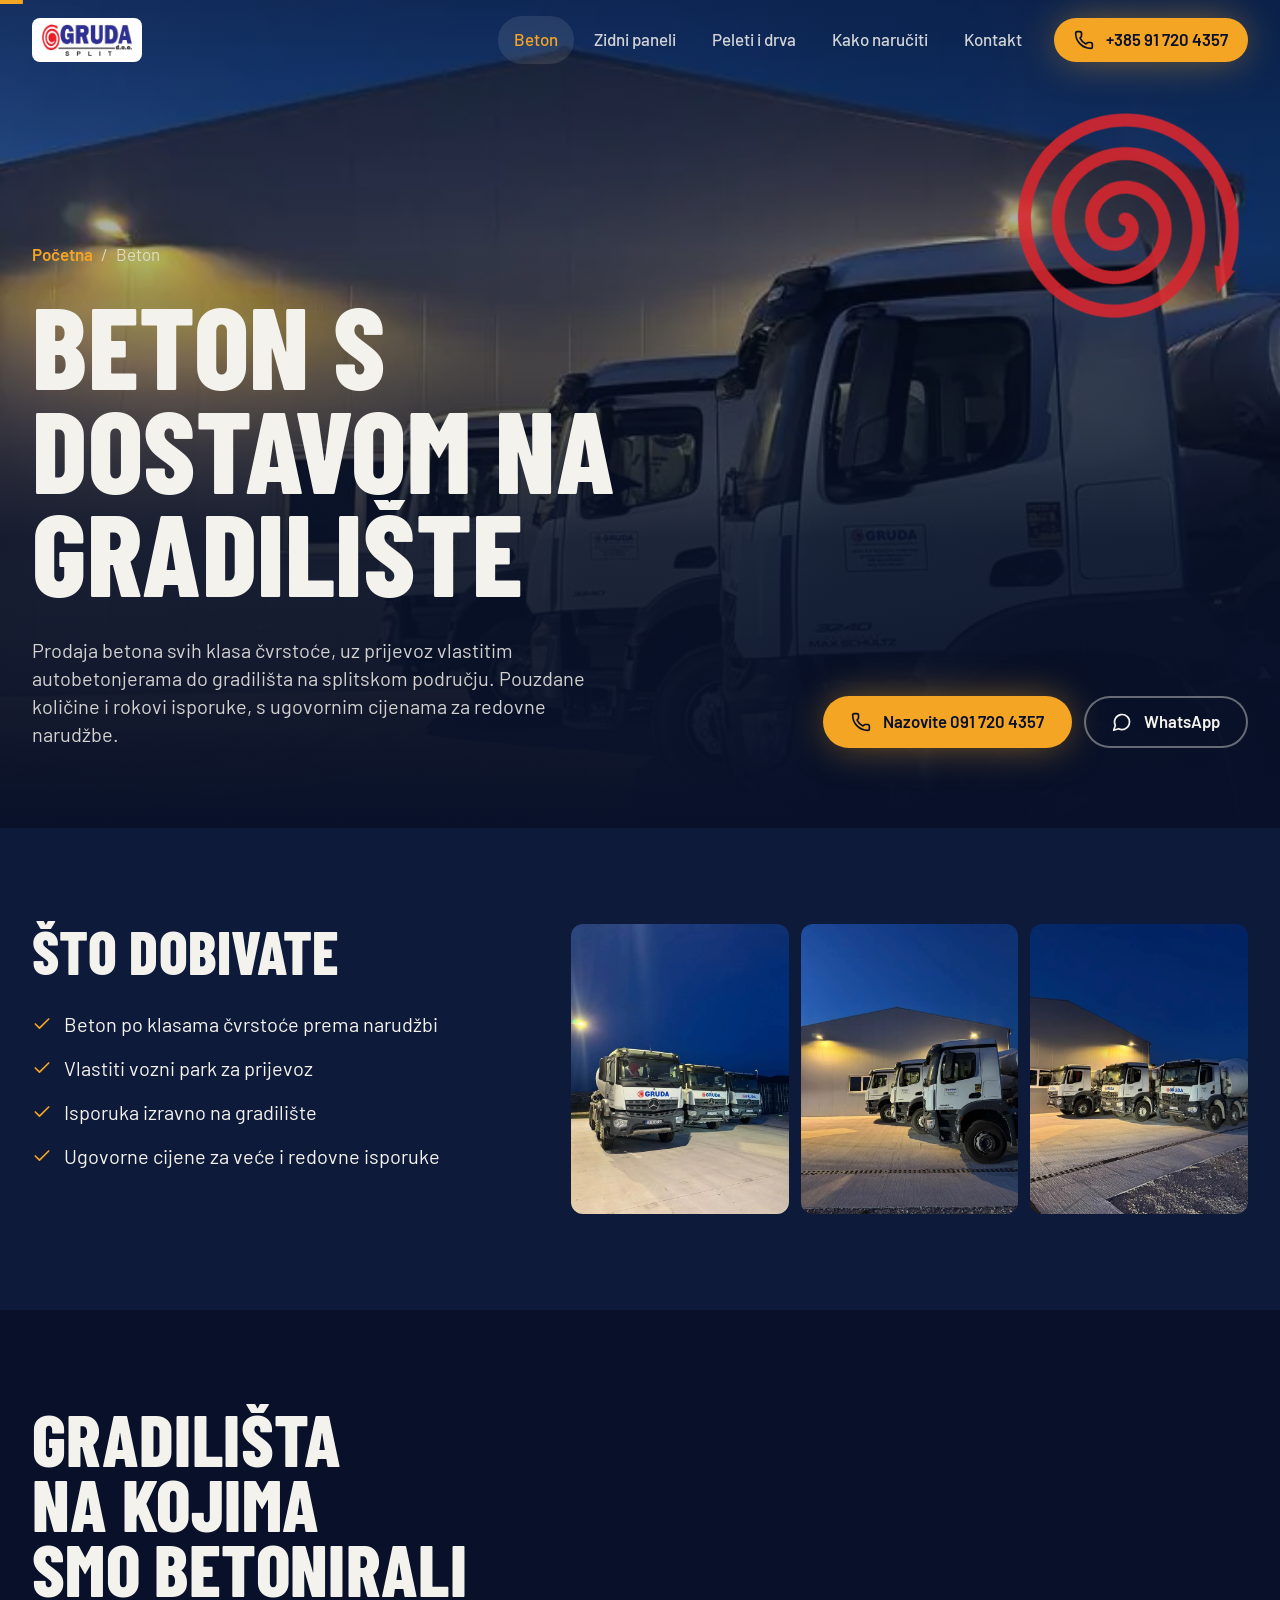
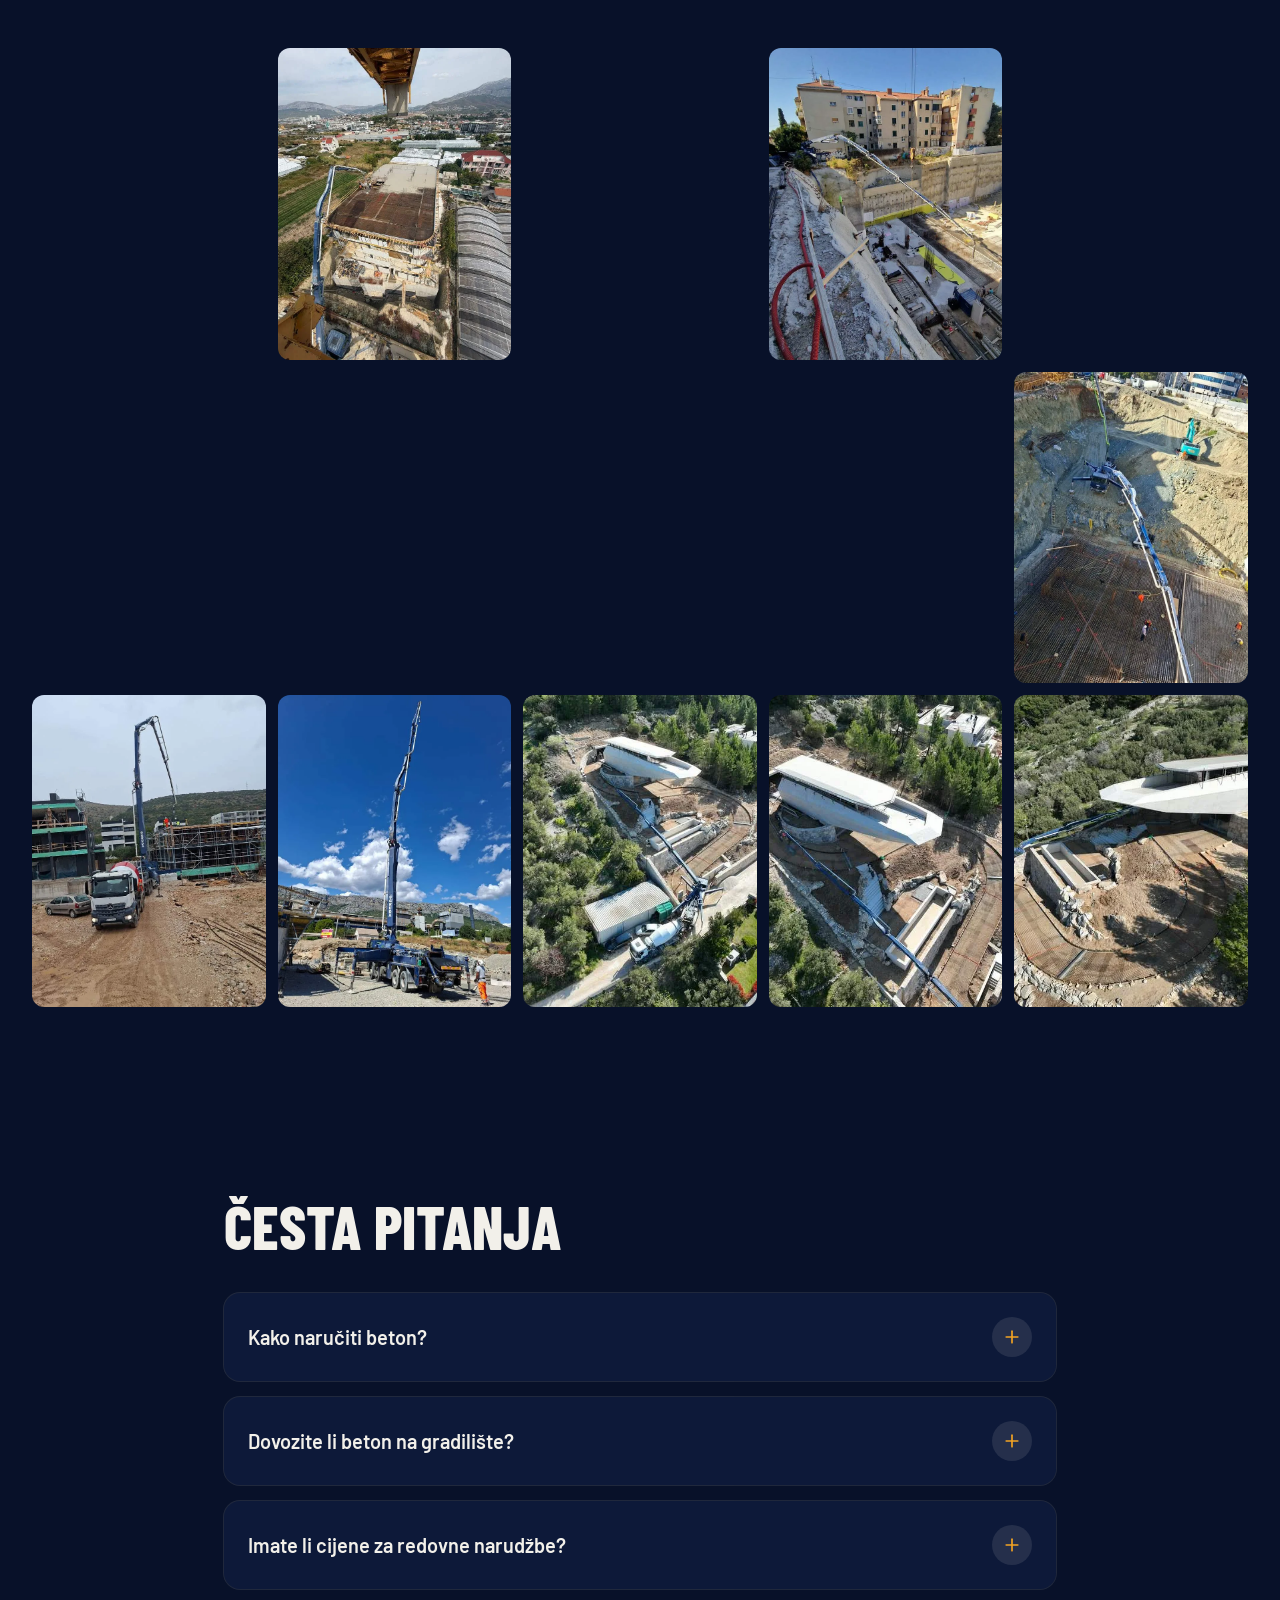
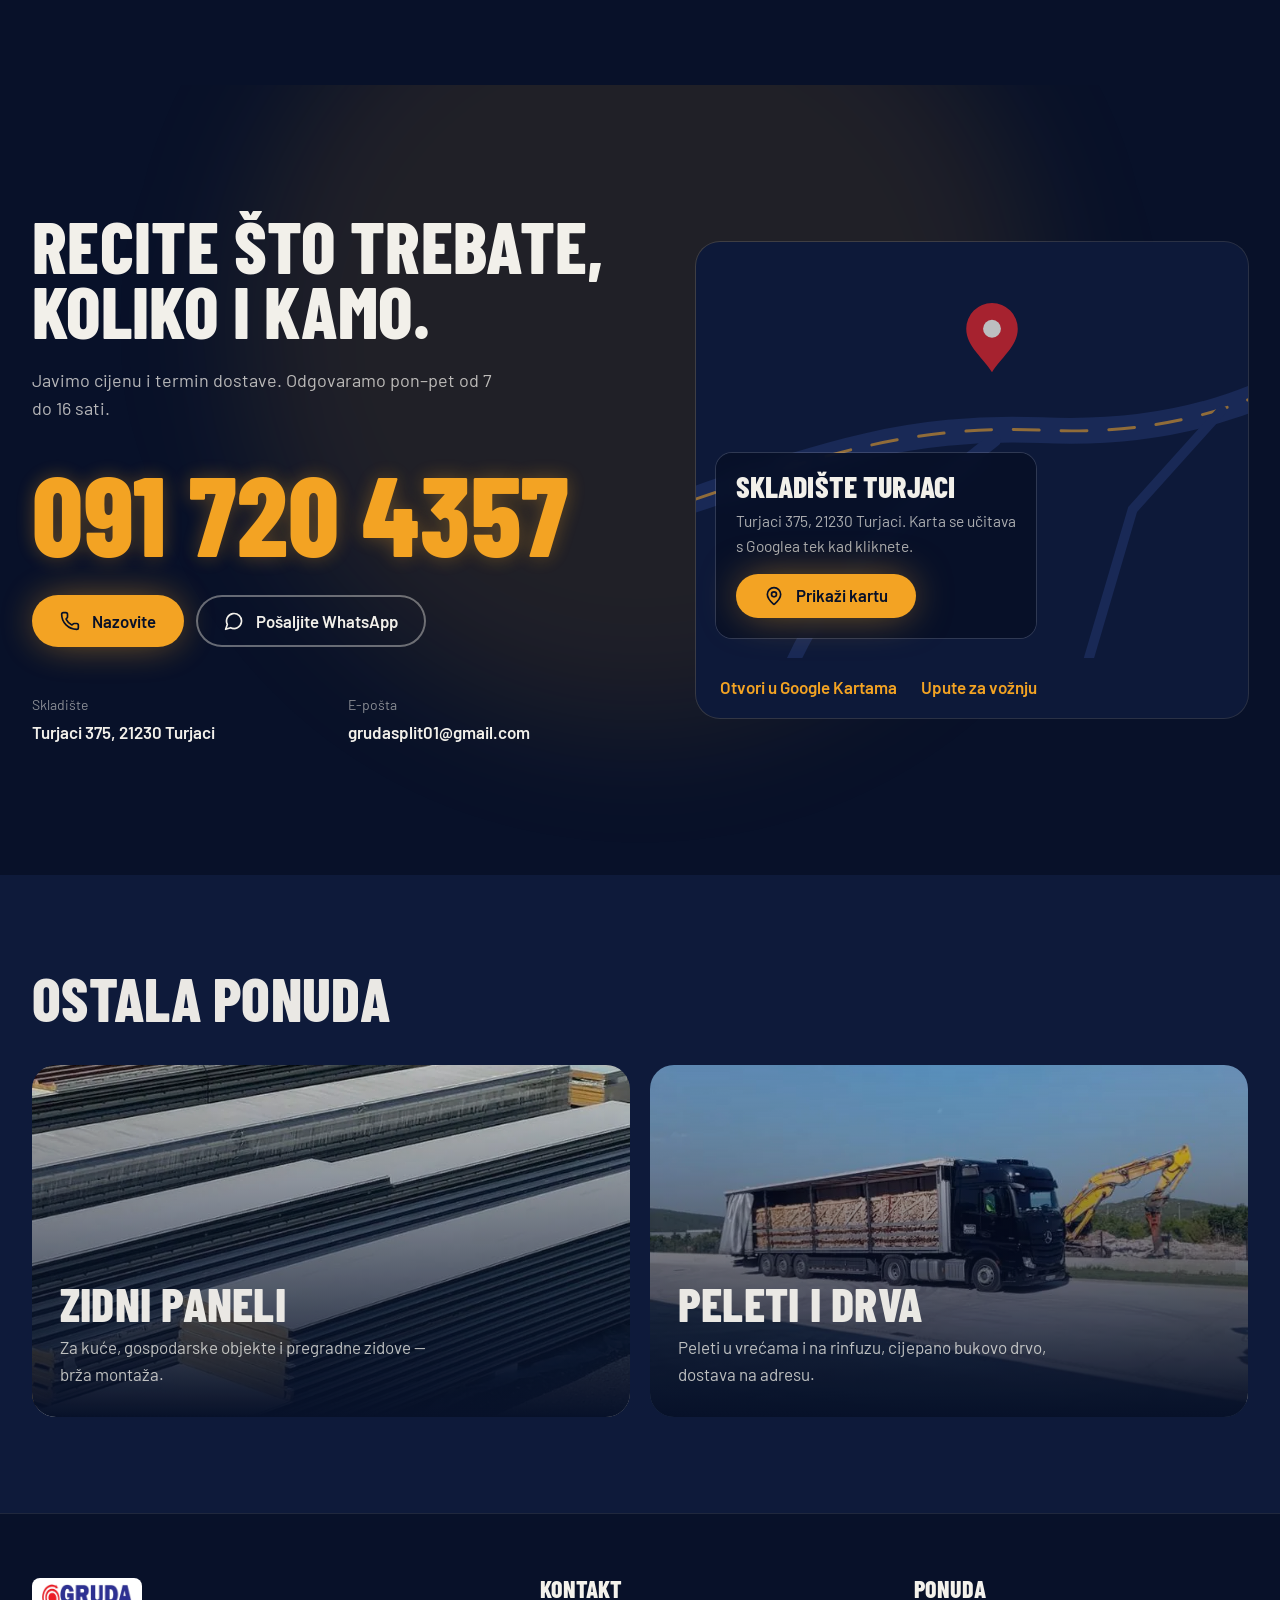
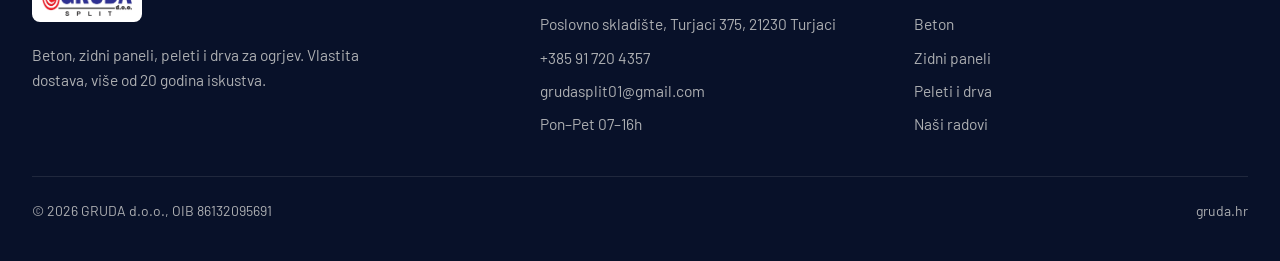
==== beton/index.html @ 554a483a "gruda.hr v4 "Noćna smjena": početna, beton, zidni paneli, peleti i drva Statična stranica generirana" ====
<!DOCTYPE html>
<html lang="hr">
<head>
<meta charset="utf-8">
<meta name="viewport" content="width=device-width, initial-scale=1, viewport-fit=cover">
<title>Beton Split — prodaja i prijevoz autobetonjerama | GRUDA d.o.o.</title>
<meta name="description" content="Prodaja betona svih klasa čvrstoće s prijevozom vlastitim autobetonjerama do gradilišta na splitskom području. Ugovorne cijene za redovne narudžbe.">
<link rel="canonical" href="https://gruda.hr/beton/">
<meta name="theme-color" content="#0e1a3a">
<link rel="icon" href="/favicon.ico" sizes="32x32">
<link rel="icon" type="image/png" sizes="48x48" href="/favicon.png">
<link rel="apple-touch-icon" href="/apple-touch-icon.png">
<meta property="og:type" content="website">
<meta property="og:site_name" content="GRUDA d.o.o.">
<meta property="og:locale" content="hr_HR">
<meta property="og:url" content="https://gruda.hr/beton/">
<meta property="og:title" content="Beton Split — prodaja i prijevoz autobetonjerama | GRUDA d.o.o.">
<meta property="og:description" content="Prodaja betona svih klasa čvrstoće s prijevozom vlastitim autobetonjerama do gradilišta na splitskom području. Ugovorne cijene za redovne narudžbe.">
<meta property="og:image" content="https://gruda.hr/og-image.jpg">
<meta name="twitter:card" content="summary_large_image">
<link rel="preload" href="/fonts/barlow-condensed-800-latin.woff2" as="font" type="font/woff2" crossorigin>
<link rel="stylesheet" href="/css/app.css?v=c1793b54">
<script>if(!matchMedia('(prefers-reduced-motion: reduce)').matches){document.documentElement.classList.add('anim');setTimeout(function(){if(!window.gsap)document.documentElement.classList.remove('anim')},4000)}</script>
<script src="/js/gsap.min.js" defer></script>
<script src="/js/ScrollTrigger.min.js" defer></script>
<script type="application/ld+json">[{"@context": "https://schema.org", "@type": "LocalBusiness", "@id": "https://gruda.hr/#tvrtka", "name": "GRUDA d.o.o.", "url": "https://gruda.hr/", "image": "https://gruda.hr/og-image.jpg", "logo": "https://gruda.hr/img/logo.png", "description": "Prodaja i prijevoz betona, zidni paneli te peleti i drva za ogrjev, s vlastitom dostavom na splitskom području.", "telephone": "+385917204357", "email": "grudasplit01@gmail.com", "taxID": "86132095691", "address": {"@type": "PostalAddress", "streetAddress": "Turjaci 375", "addressLocality": "Turjaci", "postalCode": "21230", "addressCountry": "HR"}, "hasMap": "https://www.google.com/maps/place/GRUDA+d.o.o.+Poslovno+skladi%C5%A1te,+375,+21230,+Turjaci,+Hrvatska/data=!4m2!3m1!1s0x134aaf006aa585e5:0x57cebcf8c4d6bbeb!18m1!1e1", "areaServed": "Split i okolica", "numberOfEmployees": {"@type": "QuantitativeValue", "minValue": 20}, "openingHoursSpecification": {"@type": "OpeningHoursSpecification", "dayOfWeek": ["Monday", "Tuesday", "Wednesday", "Thursday", "Friday"], "opens": "07:00", "closes": "16:00"}}, {"@context": "https://schema.org", "@type": "Service", "name": "Beton s dostavom na gradilište", "description": "Prodaja betona svih klasa čvrstoće s prijevozom vlastitim autobetonjerama do gradilišta na splitskom području. Ugovorne cijene za redovne narudžbe.", "provider": {"@id": "https://gruda.hr/#tvrtka"}, "areaServed": "Split i okolica", "url": "https://gruda.hr/beton/"}, {"@context": "https://schema.org", "@type": "FAQPage", "mainEntity": [{"@type": "Question", "name": "Kako naručiti beton?", "acceptedAnswer": {"@type": "Answer", "text": "Nazovite ili pošaljite poruku na WhatsApp: recite klasu betona, približnu količinu, adresu gradilišta i željeni termin. Dogovorimo dostavu i javimo vam cijenu."}}, {"@type": "Question", "name": "Dovozite li beton na gradilište?", "acceptedAnswer": {"@type": "Answer", "text": "Da, vlastitim autobetonjerama izravno na gradilište na splitskom području."}}, {"@type": "Question", "name": "Imate li cijene za redovne narudžbe?", "acceptedAnswer": {"@type": "Answer", "text": "Da, za veće i redovne isporuke dogovaramo ugovorne cijene."}}]}, {"@context": "https://schema.org", "@type": "BreadcrumbList", "itemListElement": [{"@type": "ListItem", "position": 1, "name": "Početna", "item": "https://gruda.hr/"}, {"@type": "ListItem", "position": 2, "name": "Beton", "item": "https://gruda.hr/beton/"}]}]</script>
</head>
<body>
<a href="#sadrzaj" class="sr-only z-[100] bg-reflektor px-4 py-2 text-noc-duboka focus:not-sr-only focus:fixed focus:start-3 focus:top-3">Preskoči na sadržaj</a>
<div id="napredak" class="fixed inset-x-0 top-0 z-[60] h-1 origin-left scale-x-0 bg-reflektor" aria-hidden="true"></div>
<header id="top" data-scrolled="0" class="fixed inset-x-0 top-0 z-50 transition-[background-color,box-shadow,backdrop-filter] duration-500 data-[scrolled=1]:bg-noc-duboka/85 data-[scrolled=1]:shadow-[0_10px_40px_-10px_rgb(0_0_0/.6)] data-[scrolled=1]:backdrop-blur-xl ">
<div class="mx-auto w-full max-w-[86rem] px-5 sm:px-8 flex h-20 items-center gap-4">
<a href="/" class="me-auto flex items-center rounded-lg bg-white px-2.5 py-1.5" aria-label="GRUDA d.o.o. — početna"><img src="/img/logo.png" alt="GRUDA d.o.o. Split" width="420" height="150" class="h-8 w-auto"></a>
<nav id="nav" aria-label="Glavni izbornik" class="absolute inset-x-0 top-full hidden flex-col gap-1 bg-noc-duboka/95 p-4 backdrop-blur-xl lg:static lg:flex lg:flex-row lg:bg-transparent lg:p-0 lg:backdrop-blur-none"><a href="/beton/" class="rounded-full px-4 py-2.5 font-medium transition hover:bg-kamion/10 bg-kamion/10 text-reflektor" aria-current=page>Beton</a><a href="/zidni-paneli/" class="rounded-full px-4 py-2.5 font-medium transition hover:bg-kamion/10 text-kamion/85">Zidni paneli</a><a href="/peleti-i-drva/" class="rounded-full px-4 py-2.5 font-medium transition hover:bg-kamion/10 text-kamion/85">Peleti i drva</a><a href="/#ruta" class="rounded-full px-4 py-2.5 font-medium transition hover:bg-kamion/10 text-kamion/85">Kako naručiti</a><a href="/#kontakt" class="rounded-full px-4 py-2.5 font-medium transition hover:bg-kamion/10 text-kamion/85">Kontakt</a></nav>
<a href="tel:+385917204357" class="gumb gumb-svjetlo hidden min-h-11 px-5 lg:inline-flex"><svg class="size-5 shrink-0" viewBox="0 0 24 24" fill="none" stroke="currentColor" stroke-width="2" stroke-linecap="round" stroke-linejoin="round" aria-hidden="true" focusable="false"><path d="M13.832 16.568a1 1 0 0 0 1.213-.303l.355-.465A2 2 0 0 1 17 15h3a2 2 0 0 1 2 2v3a2 2 0 0 1-2 2A18 18 0 0 1 2 4a2 2 0 0 1 2-2h3a2 2 0 0 1 2 2v3a2 2 0 0 1-.8 1.6l-.468.351a1 1 0 0 0-.292 1.233 14 14 0 0 0 6.392 6.384"/></svg>+385 91 720 4357</a>
<button id="navbtn" type="button" aria-label="Izbornik" aria-controls="nav" aria-expanded="false" class="grid size-12 place-items-center rounded-full bg-noc-duboka/60 ring-1 ring-kamion/30 backdrop-blur lg:hidden"><svg class="size-6" viewBox="0 0 24 24" fill="none" stroke="currentColor" stroke-width="2" stroke-linecap="round" stroke-linejoin="round" aria-hidden="true" focusable="false"><line x1="4" x2="20" y1="7" y2="7"/><line x1="4" x2="20" y1="12" y2="12"/><line x1="4" x2="20" y1="17" y2="17"/></svg></button>
</div></header>
<main id="sadrzaj">
<section data-hero class="relative isolate flex min-h-[92svh] items-end overflow-hidden">
<div class="absolute inset-0 -z-20 overflow-hidden" data-reflektor><picture><source type="image/webp" srcset="/img/beton-2.webp"><img src="/img/beton-2.jpg" alt="Beton s dostavom na gradilište" width="720" height="960" class="size-full object-cover" fetchpriority="high" data-hero-zum></picture></div>
<div class="absolute inset-0 -z-10 bg-[linear-gradient(to_top,#081129_0%,rgb(8_17_41/.88)_35%,rgb(8_17_41/.3)_70%,rgb(8_17_41/.6)_100%)]"></div>
<div class="mx-auto w-full max-w-[86rem] px-5 sm:px-8 pt-36 pb-16 sm:pb-20">
<nav aria-label="Putanja" data-hero-dolje class="text-kamion/70"><a href="/" class="font-semibold text-reflektor hover:underline">Početna</a><span class="mx-2">/</span>Beton</nav>
<h1 class="mt-6 max-w-[14ch] text-[clamp(3.4rem,9vw,8rem)]"><span class="rijec"><span data-rijec>Beton</span></span> <span class="rijec"><span data-rijec>s</span></span> <span class="rijec"><span data-rijec>dostavom</span></span> <span class="rijec"><span data-rijec>na</span></span> <span class="rijec"><span data-rijec>gradilište</span></span></h1>
<div class="mt-8 grid gap-8 lg:grid-cols-[1.2fr_1fr] lg:items-end">
<p data-hero-dolje class="max-w-[52ch] text-xl text-kamion/85">Prodaja betona svih klasa čvrstoće, uz prijevoz vlastitim autobetonjerama do gradilišta na splitskom području. Pouzdane količine i rokovi isporuke, s ugovornim cijenama za redovne narudžbe.</p>
<div data-hero-dolje class="flex flex-wrap gap-3 lg:justify-end"><a class="gumb gumb-svjetlo" href="tel:+385917204357"><svg class="size-5 shrink-0" viewBox="0 0 24 24" fill="none" stroke="currentColor" stroke-width="2" stroke-linecap="round" stroke-linejoin="round" aria-hidden="true" focusable="false"><path d="M13.832 16.568a1 1 0 0 0 1.213-.303l.355-.465A2 2 0 0 1 17 15h3a2 2 0 0 1 2 2v3a2 2 0 0 1-2 2A18 18 0 0 1 2 4a2 2 0 0 1 2-2h3a2 2 0 0 1 2 2v3a2 2 0 0 1-.8 1.6l-.468.351a1 1 0 0 0-.292 1.233 14 14 0 0 0 6.392 6.384"/></svg>Nazovite 091 720 4357</a>
<a class="gumb gumb-obrub" href="https://wa.me/385917204357" target="_blank" rel="noopener"><svg class="size-5 shrink-0" viewBox="0 0 24 24" fill="none" stroke="currentColor" stroke-width="2" stroke-linecap="round" stroke-linejoin="round" aria-hidden="true" focusable="false"><path d="M7.9 20A9 9 0 1 0 4 16.1L2 22Z"/></svg>WhatsApp</a></div></div>
</div>
<div class="pointer-events-none absolute end-[-4rem] top-24 size-48 text-spirala opacity-90 sm:end-8 sm:size-64"><svg class="size-full" data-bubanj viewBox="-48 -48 296 296" aria-hidden="true" focusable="false"><path d="M108.0 100.0 L108.3 100.5 L108.6 101.0 L108.9 101.5 L109.2 102.1 L109.4 102.7 L109.5 103.3 L109.6 104.0 L109.7 104.7 L109.7 105.4 L109.7 106.1 L109.6 106.8 L109.5 107.6 L109.3 108.3 L109.1 109.1 L108.8 109.8 L108.5 110.6 L108.1 111.3 L107.6 112.0 L107.1 112.7 L106.5 113.4 L105.9 114.1 L105.2 114.7 L104.5 115.3 L103.7 115.9 L102.9 116.4 L102.0 116.9 L101.1 117.3 L100.1 117.7 L99.1 118.0 L98.1 118.3 L97.0 118.5 L95.9 118.6 L94.8 118.7 L93.6 118.7 L92.5 118.7 L91.3 118.5 L90.1 118.3 L88.9 118.0 L87.7 117.7 L86.5 117.2 L85.4 116.7 L84.2 116.1 L83.1 115.4 L82.0 114.7 L80.9 113.9 L79.9 113.0 L78.9 112.0 L77.9 110.9 L77.1 109.8 L76.2 108.7 L75.4 107.4 L74.7 106.1 L74.1 104.8 L73.5 103.3 L73.0 101.9 L72.6 100.4 L72.3 98.8 L72.1 97.3 L71.9 95.7 L71.9 94.0 L71.9 92.4 L72.0 90.7 L72.3 89.0 L72.6 87.3 L73.1 85.7 L73.6 84.0 L74.3 82.4 L75.0 80.8 L75.9 79.2 L76.8 77.6 L77.9 76.1 L79.0 74.6 L80.3 73.2 L81.6 71.9 L83.0 70.6 L84.5 69.4 L86.1 68.2 L87.8 67.2 L89.5 66.2 L91.4 65.4 L93.2 64.6 L95.2 63.9 L97.2 63.4 L99.2 62.9 L101.3 62.6 L103.4 62.4 L105.6 62.3 L107.7 62.3 L109.9 62.5 L112.1 62.8 L114.3 63.2 L116.5 63.7 L118.6 64.4 L120.8 65.2 L122.9 66.1 L124.9 67.1 L127.0 68.3 L128.9 69.6 L130.8 71.1 L132.7 72.6 L134.4 74.3 L136.1 76.0 L137.7 77.9 L139.1 79.9 L140.5 82.0 L141.8 84.1 L142.9 86.4 L144.0 88.7 L144.9 91.1 L145.6 93.6 L146.3 96.1 L146.8 98.7 L147.1 101.3 L147.3 104.0 L147.4 106.7 L147.3 109.4 L147.0 112.1 L146.6 114.8 L146.0 117.5 L145.3 120.2 L144.4 122.8 L143.3 125.4 L142.1 128.0 L140.8 130.5 L139.3 133.0 L137.6 135.3 L135.8 137.6 L133.9 139.8 L131.8 142.0 L129.6 144.0 L127.3 145.8 L124.9 147.6 L122.3 149.2 L119.7 150.7 L116.9 152.1 L114.1 153.3 L111.1 154.3 L108.1 155.2 L105.1 155.9 L102.0 156.4 L98.8 156.8 L95.6 157.0 L92.4 157.0 L89.2 156.8 L85.9 156.5 L82.7 155.9 L79.5 155.2 L76.3 154.3 L73.1 153.2 L70.0 151.9 L67.0 150.4 L64.0 148.8 L61.1 147.0 L58.3 145.0 L55.6 142.8 L53.1 140.5 L50.6 138.1 L48.3 135.4 L46.1 132.7 L44.0 129.8 L42.1 126.7 L40.4 123.6 L38.9 120.3 L37.5 117.0 L36.3 113.5 L35.3 110.0 L34.5 106.4 L33.9 102.8 L33.5 99.1 L33.3 95.3 L33.3 91.6 L33.6 87.8 L34.0 84.0 L34.7 80.3 L35.5 76.5 L36.6 72.8 L37.9 69.2 L39.5 65.6 L41.2 62.1 L43.1 58.7 L45.2 55.3 L47.6 52.1 L50.1 49.0 L52.8 46.0 L55.6 43.2 L58.7 40.5 L61.9 38.0 L65.2 35.7 L68.7 33.5 L72.4 31.6 L76.1 29.8 L80.0 28.3 L83.9 26.9 L88.0 25.8 L92.1 24.9 L96.3 24.2 L100.5 23.8 L104.8 23.6 L109.1 23.6 L113.4 23.9 L117.7 24.4 L122.0 25.2 L126.3 26.2 L130.5 27.5 L134.6 29.0 L138.7 30.7 L142.7 32.7 L146.6 34.9 L150.4 37.4 L154.0 40.0 L157.5 42.9 L160.9 45.9 L164.1 49.2 L167.1 52.7 L169.9 56.3 L172.6 60.1 L175.0 64.1 L177.2 68.2 L179.2 72.4 L180.9 76.8 L182.4 81.3 L183.7 85.8 L184.7 90.5 L185.4 95.2 L185.9 100.0 L186.1 104.8 L186.1 109.7 L185.7 114.5 L185.1 119.3 L184.2 124.2 L183.1 128.9 L181.7 133.7 L180.0 138.3 L178.0 142.9 L175.8 147.4 L173.3 151.7 L170.6 155.9 L167.6 160.0 L164.4 164.0 L161.0 167.7 L157.3 171.3 L153.4 174.6 L149.4 177.8 L145.1 180.7 L140.7 183.4 L136.1 185.9 L131.4 188.1 L126.5 190.1 L121.5 191.7 L116.4 193.1 L111.2 194.2 L106.0 195.1 L100.7 195.6 L95.3 195.8 L89.9 195.8 L84.5 195.4 L79.2 194.7 L73.8 193.8 L68.5 192.5 L63.3 190.9 L58.1 189.0 L53.0 186.8 L48.1 184.4 L43.3 181.6 L38.6 178.6 L34.1 175.3 L29.7 171.8 L25.6 168.0 L21.6 163.9 L17.9 159.7 L14.4 155.2 L11.1 150.5 L8.2 145.6 L5.4 140.5 L3.0 135.3 L0.8 129.9 L-1.0 124.4 L-2.6 118.8 L-3.8 113.1 L-4.7 107.3 L-5.3 101.5 L-5.6 95.6 L-5.5 89.7 L-5.1 83.7 L-4.4 77.8 L-3.3 71.9 L-1.9 66.1 L-0.2 60.3 L1.9 54.7 L4.3 49.1 L7.0 43.7 L10.0 38.4 L13.3 33.2 L16.9 28.3 L20.8 23.5 L24.9 18.9 L29.3 14.6 L34.0 10.5 L38.9 6.7 L44.1 3.1 L49.4 -0.2 L54.9 -3.2 L60.6 -5.8 L66.5 -8.2 L72.5 -10.2 L78.6 -11.9 L84.9 -13.3 L91.2 -14.3 L97.6 -15.0 L104.0 -15.3 L110.5 -15.2 L117.0 -14.8 L123.4 -14.0 L129.8 -12.9 L136.2 -11.3 L142.5 -9.5 L148.7 -7.2 L154.7 -4.7 L160.7 -1.8 L166.4 1.5 L172.0 5.1 L177.5 9.0 L182.6 13.2 L187.6 17.7 L192.3 22.5 L196.8 27.6 L201.0 32.9 L204.9 38.5 L208.4 44.3 L211.7 50.3 L214.6 56.5 L217.2 62.8 L219.4 69.3 L221.3 76.0 L222.8 82.7 L223.9 89.6 L224.6 96.5 L225.0 103.5 L224.9 110.5 L224.5 117.5 L223.7 124.5 L222.5 131.4 L220.8 138.3 L218.8 145.1 L216.4 151.8 L213.7 158.4 L210.5 164.9 L207.0 171.1 L203.2 177.2 L199.0 183.0 L194.4 188.7 L189.6 194.1 L184.4 199.2 L178.9 204.0 L173.2 208.5 L167.2 212.8 L161.0 216.6 L154.5 220.2 L147.8 223.4 L141.0 226.2" fill="none" stroke="currentColor" stroke-width="15" stroke-linecap="round"/><path d="M121.7 236.7 L142.9 211.3 L154.6 232.6Z" fill="currentColor"/></svg></div>
</section>

<section class="overflow-x-clip bg-noc py-24"><div class="mx-auto w-full max-w-[86rem] px-5 sm:px-8 grid gap-14 lg:grid-cols-[1fr_1.4fr]">
<div><h2 class="text-6xl" data-udji="lijevo">Što dobivate</h2><ul class="mt-8 grid gap-4 text-xl" data-udji><li class="flex items-center gap-3"><svg class="size-5 text-reflektor" viewBox="0 0 24 24" fill="none" stroke="currentColor" stroke-width="2" stroke-linecap="round" stroke-linejoin="round" aria-hidden="true" focusable="false"><path d="M20 6 9 17l-5-5"/></svg>Beton po klasama čvrstoće prema narudžbi</li><li class="flex items-center gap-3"><svg class="size-5 text-reflektor" viewBox="0 0 24 24" fill="none" stroke="currentColor" stroke-width="2" stroke-linecap="round" stroke-linejoin="round" aria-hidden="true" focusable="false"><path d="M20 6 9 17l-5-5"/></svg>Vlastiti vozni park za prijevoz</li><li class="flex items-center gap-3"><svg class="size-5 text-reflektor" viewBox="0 0 24 24" fill="none" stroke="currentColor" stroke-width="2" stroke-linecap="round" stroke-linejoin="round" aria-hidden="true" focusable="false"><path d="M20 6 9 17l-5-5"/></svg>Isporuka izravno na gradilište</li><li class="flex items-center gap-3"><svg class="size-5 text-reflektor" viewBox="0 0 24 24" fill="none" stroke="currentColor" stroke-width="2" stroke-linecap="round" stroke-linejoin="round" aria-hidden="true" focusable="false"><path d="M20 6 9 17l-5-5"/></svg>Ugovorne cijene za veće i redovne isporuke</li></ul></div>
<div><div class="grid gap-3 grid-cols-2 sm:grid-cols-3" data-galerija><button type="button" aria-label="Povećaj: GRUDA autobetonjera" class="group overflow-hidden rounded-xl" data-udji><picture><source type="image/webp" srcset="/img/beton-1.webp"><img src="/img/beton-1.jpg" alt="GRUDA autobetonjera" width="720" height="960" class="aspect-[3/4] w-full object-cover transition duration-700 group-hover:scale-110 group-hover:brightness-110" loading="lazy" decoding="async" ></picture></button><button type="button" aria-label="Povećaj: GRUDA vozni park" class="group overflow-hidden rounded-xl" data-udji><picture><source type="image/webp" srcset="/img/beton-2.webp"><img src="/img/beton-2.jpg" alt="GRUDA vozni park" width="720" height="960" class="aspect-[3/4] w-full object-cover transition duration-700 group-hover:scale-110 group-hover:brightness-110" loading="lazy" decoding="async" ></picture></button><button type="button" aria-label="Povećaj: GRUDA kamion mješalica" class="group overflow-hidden rounded-xl" data-udji><picture><source type="image/webp" srcset="/img/beton-3.webp"><img src="/img/beton-3.jpg" alt="GRUDA kamion mješalica" width="720" height="960" class="aspect-[3/4] w-full object-cover transition duration-700 group-hover:scale-110 group-hover:brightness-110" loading="lazy" decoding="async" ></picture></button></div></div>
</div></section>
<section id="radovi" class="overflow-x-clip bg-noc-duboka py-24"><div class="mx-auto w-full max-w-[86rem] px-5 sm:px-8">
<h2 class="mb-12 max-w-[14ch] text-6xl sm:text-7xl" data-udji="lijevo">Gradilišta na kojima smo betonirali</h2><div class="grid gap-3 grid-cols-2 sm:grid-cols-3 lg:grid-cols-5" data-galerija><button type="button" aria-label="Povećaj: Betoniranje krovne ploče, pogled iz zraka" class="group overflow-hidden rounded-xl" data-udji><picture><source type="image/webp" srcset="/img/radovi-01.webp"><img src="/img/radovi-01.jpg" alt="Betoniranje krovne ploče, pogled iz zraka" width="700" height="933" class="aspect-[3/4] w-full object-cover transition duration-700 group-hover:scale-110 group-hover:brightness-110" loading="lazy" decoding="async" ></picture></button><button type="button" aria-label="Povećaj: Pumpa za beton na gradilištu zgrade, pogled s krana" class="group overflow-hidden rounded-xl" data-udji><picture><source type="image/webp" srcset="/img/radovi-02.webp"><img src="/img/radovi-02.jpg" alt="Pumpa za beton na gradilištu zgrade, pogled s krana" width="700" height="933" class="aspect-[3/4] w-full object-cover transition duration-700 group-hover:scale-110 group-hover:brightness-110" loading="lazy" decoding="async" ></picture></button><button type="button" aria-label="Povećaj: Betoniranje u građevinskoj jami u gradu" class="group overflow-hidden rounded-xl" data-udji><picture><source type="image/webp" srcset="/img/radovi-03.webp"><img src="/img/radovi-03.jpg" alt="Betoniranje u građevinskoj jami u gradu" width="700" height="1244" class="aspect-[3/4] w-full object-cover transition duration-700 group-hover:scale-110 group-hover:brightness-110" loading="lazy" decoding="async" ></picture></button><button type="button" aria-label="Povećaj: Betoniranje temelja uz potporni zid građevinske jame" class="group overflow-hidden rounded-xl" data-udji><picture><source type="image/webp" srcset="/img/radovi-04.webp"><img src="/img/radovi-04.jpg" alt="Betoniranje temelja uz potporni zid građevinske jame" width="700" height="1243" class="aspect-[3/4] w-full object-cover transition duration-700 group-hover:scale-110 group-hover:brightness-110" loading="lazy" decoding="async" ></picture></button><button type="button" aria-label="Povećaj: Pumpa spušta beton u duboku građevinsku jamu" class="group overflow-hidden rounded-xl" data-udji><picture><source type="image/webp" srcset="/img/radovi-05.webp"><img src="/img/radovi-05.jpg" alt="Pumpa spušta beton u duboku građevinsku jamu" width="700" height="1243" class="aspect-[3/4] w-full object-cover transition duration-700 group-hover:scale-110 group-hover:brightness-110" loading="lazy" decoding="async" ></picture></button><button type="button" aria-label="Povećaj: Dvije pumpe za beton pri betoniranju ploče uz more" class="group overflow-hidden rounded-xl" data-udji><picture><source type="image/webp" srcset="/img/radovi-06.webp"><img src="/img/radovi-06.jpg" alt="Dvije pumpe za beton pri betoniranju ploče uz more" width="700" height="933" class="aspect-[3/4] w-full object-cover transition duration-700 group-hover:scale-110 group-hover:brightness-110" loading="lazy" decoding="async" ></picture></button><button type="button" aria-label="Povećaj: Autopumpa za beton s razvučenom granom uz toranjski kran" class="group overflow-hidden rounded-xl" data-udji><picture><source type="image/webp" srcset="/img/radovi-07.webp"><img src="/img/radovi-07.jpg" alt="Autopumpa za beton s razvučenom granom uz toranjski kran" width="700" height="1244" class="aspect-[3/4] w-full object-cover transition duration-700 group-hover:scale-110 group-hover:brightness-110" loading="lazy" decoding="async" ></picture></button><button type="button" aria-label="Povećaj: Autopumpa za beton na dnu građevinske jame" class="group overflow-hidden rounded-xl" data-udji><picture><source type="image/webp" srcset="/img/radovi-08.webp"><img src="/img/radovi-08.jpg" alt="Autopumpa za beton na dnu građevinske jame" width="700" height="1515" class="aspect-[3/4] w-full object-cover transition duration-700 group-hover:scale-110 group-hover:brightness-110" loading="lazy" decoding="async" ></picture></button><button type="button" aria-label="Povećaj: Radnici ravnaju svježe izliveni beton" class="group overflow-hidden rounded-xl" data-udji><picture><source type="image/webp" srcset="/img/radovi-09.webp"><img src="/img/radovi-09.jpg" alt="Radnici ravnaju svježe izliveni beton" width="700" height="1244" class="aspect-[3/4] w-full object-cover transition duration-700 group-hover:scale-110 group-hover:brightness-110" loading="lazy" decoding="async" ></picture></button><button type="button" aria-label="Povećaj: Betoniranje temeljne ploče preko armature, pogled odozgo" class="group overflow-hidden rounded-xl" data-udji><picture><source type="image/webp" srcset="/img/radovi-10.webp"><img src="/img/radovi-10.jpg" alt="Betoniranje temeljne ploče preko armature, pogled odozgo" width="700" height="1244" class="aspect-[3/4] w-full object-cover transition duration-700 group-hover:scale-110 group-hover:brightness-110" loading="lazy" decoding="async" ></picture></button><button type="button" aria-label="Povećaj: Autobetonjera i pumpa za beton na gradilištu zgrade" class="group overflow-hidden rounded-xl" data-udji><picture><source type="image/webp" srcset="/img/radovi-11.webp"><img src="/img/radovi-11.jpg" alt="Autobetonjera i pumpa za beton na gradilištu zgrade" width="700" height="1244" class="aspect-[3/4] w-full object-cover transition duration-700 group-hover:scale-110 group-hover:brightness-110" loading="lazy" decoding="async" ></picture></button><button type="button" aria-label="Povećaj: Autopumpa za beton s podignutom granom" class="group overflow-hidden rounded-xl" data-udji><picture><source type="image/webp" srcset="/img/radovi-12.webp"><img src="/img/radovi-12.jpg" alt="Autopumpa za beton s podignutom granom" width="700" height="933" class="aspect-[3/4] w-full object-cover transition duration-700 group-hover:scale-110 group-hover:brightness-110" loading="lazy" decoding="async" ></picture></button><button type="button" aria-label="Povećaj: Betoniranje kuće na padini, snimka iz zraka" class="group overflow-hidden rounded-xl" data-udji><picture><source type="image/webp" srcset="/img/radovi-13.webp"><img src="/img/radovi-13.jpg" alt="Betoniranje kuće na padini, snimka iz zraka" width="700" height="524" class="aspect-[3/4] w-full object-cover transition duration-700 group-hover:scale-110 group-hover:brightness-110" loading="lazy" decoding="async" ></picture></button><button type="button" aria-label="Povećaj: Pumpa za beton dohvaća kuću na padini, snimka iz zraka" class="group overflow-hidden rounded-xl" data-udji><picture><source type="image/webp" srcset="/img/radovi-14.webp"><img src="/img/radovi-14.jpg" alt="Pumpa za beton dohvaća kuću na padini, snimka iz zraka" width="700" height="524" class="aspect-[3/4] w-full object-cover transition duration-700 group-hover:scale-110 group-hover:brightness-110" loading="lazy" decoding="async" ></picture></button><button type="button" aria-label="Povećaj: Betoniranje terase kuće na padini, snimka iz zraka" class="group overflow-hidden rounded-xl" data-udji><picture><source type="image/webp" srcset="/img/radovi-15.webp"><img src="/img/radovi-15.jpg" alt="Betoniranje terase kuće na padini, snimka iz zraka" width="700" height="524" class="aspect-[3/4] w-full object-cover transition duration-700 group-hover:scale-110 group-hover:brightness-110" loading="lazy" decoding="async" ></picture></button></div></div></section>
<section class="bg-noc-duboka py-24"><div class="mx-auto w-full max-w-4xl px-5 sm:px-8">
<h2 class="mb-10 text-6xl" data-udji="lijevo">Česta pitanja</h2><div class="faq grid gap-4"><details class="group rounded-2xl bg-noc p-6 ring-1 ring-kamion/10 open:ring-reflektor/60" data-udji><summary class="flex cursor-pointer list-none items-center justify-between gap-6 text-xl font-semibold">Kako naručiti beton?<span class="faq-znak grid size-10 shrink-0 place-items-center rounded-full bg-kamion/10 text-reflektor transition-transform duration-300"><svg class="size-5" viewBox="0 0 24 24" fill="none" stroke="currentColor" stroke-width="2" stroke-linecap="round" stroke-linejoin="round" aria-hidden="true" focusable="false"><path d="M5 12h14"/><path d="M12 5v14"/></svg></span></summary><p class="mt-4 max-w-[60ch] text-lg text-kamion/75">Nazovite ili pošaljite poruku na WhatsApp: recite klasu betona, približnu količinu, adresu gradilišta i željeni termin. Dogovorimo dostavu i javimo vam cijenu.</p></details><details class="group rounded-2xl bg-noc p-6 ring-1 ring-kamion/10 open:ring-reflektor/60" data-udji><summary class="flex cursor-pointer list-none items-center justify-between gap-6 text-xl font-semibold">Dovozite li beton na gradilište?<span class="faq-znak grid size-10 shrink-0 place-items-center rounded-full bg-kamion/10 text-reflektor transition-transform duration-300"><svg class="size-5" viewBox="0 0 24 24" fill="none" stroke="currentColor" stroke-width="2" stroke-linecap="round" stroke-linejoin="round" aria-hidden="true" focusable="false"><path d="M5 12h14"/><path d="M12 5v14"/></svg></span></summary><p class="mt-4 max-w-[60ch] text-lg text-kamion/75">Da, vlastitim autobetonjerama izravno na gradilište na splitskom području.</p></details><details class="group rounded-2xl bg-noc p-6 ring-1 ring-kamion/10 open:ring-reflektor/60" data-udji><summary class="flex cursor-pointer list-none items-center justify-between gap-6 text-xl font-semibold">Imate li cijene za redovne narudžbe?<span class="faq-znak grid size-10 shrink-0 place-items-center rounded-full bg-kamion/10 text-reflektor transition-transform duration-300"><svg class="size-5" viewBox="0 0 24 24" fill="none" stroke="currentColor" stroke-width="2" stroke-linecap="round" stroke-linejoin="round" aria-hidden="true" focusable="false"><path d="M5 12h14"/><path d="M12 5v14"/></svg></span></summary><p class="mt-4 max-w-[60ch] text-lg text-kamion/75">Da, za veće i redovne isporuke dogovaramo ugovorne cijene.</p></details></div></div></section>
<section id="kontakt" class="relative overflow-hidden bg-noc-duboka py-24 sm:py-32">
<div class="pointer-events-none absolute -top-40 start-1/2 size-[50rem] -translate-x-1/2 rounded-full bg-reflektor/10 blur-3xl" aria-hidden="true"></div>
<div class="mx-auto w-full max-w-[86rem] px-5 sm:px-8 relative grid items-center gap-14 lg:grid-cols-[1.1fr_1fr]">
<div data-udji>
<h2 class="text-6xl sm:text-7xl">Recite što trebate, koliko i kamo.</h2>
<p class="mt-6 max-w-[46ch] text-lg text-kamion/75">Javimo cijenu i termin dostave. Odgovaramo pon–pet od 7 do 16 sati.</p>
<a href="tel:+385917204357" data-svijetli class="cesta mt-10 block whitespace-nowrap text-[clamp(3.2rem,13vw,7rem)] text-reflektor lg:text-[min(calc((52vw-6rem)/4.6),7rem)]">091 720 4357</a>
<div class="mt-8 flex flex-wrap gap-3">
<a class="gumb gumb-svjetlo" href="tel:+385917204357"><svg class="size-5 shrink-0" viewBox="0 0 24 24" fill="none" stroke="currentColor" stroke-width="2" stroke-linecap="round" stroke-linejoin="round" aria-hidden="true" focusable="false"><path d="M13.832 16.568a1 1 0 0 0 1.213-.303l.355-.465A2 2 0 0 1 17 15h3a2 2 0 0 1 2 2v3a2 2 0 0 1-2 2A18 18 0 0 1 2 4a2 2 0 0 1 2-2h3a2 2 0 0 1 2 2v3a2 2 0 0 1-.8 1.6l-.468.351a1 1 0 0 0-.292 1.233 14 14 0 0 0 6.392 6.384"/></svg>Nazovite</a>
<a class="gumb gumb-obrub" href="https://wa.me/385917204357" target="_blank" rel="noopener"><svg class="size-5 shrink-0" viewBox="0 0 24 24" fill="none" stroke="currentColor" stroke-width="2" stroke-linecap="round" stroke-linejoin="round" aria-hidden="true" focusable="false"><path d="M7.9 20A9 9 0 1 0 4 16.1L2 22Z"/></svg>Pošaljite WhatsApp</a></div>
<dl class="mt-12 grid gap-6 sm:grid-cols-2">
<div><dt class="text-sm text-kamion/55">Skladište</dt><dd class="mt-1 font-semibold">Turjaci 375, 21230 Turjaci</dd></div>
<div><dt class="text-sm text-kamion/55">E-pošta</dt><dd class="mt-1 font-semibold"><a class="hover:text-reflektor" href="mailto:grudasplit01@gmail.com">grudasplit01@gmail.com</a></dd></div>
</dl></div>
<div class="overflow-hidden rounded-3xl bg-noc ring-1 ring-kamion/15" data-udji="desno">
<div id="kartaStage" class="relative grid min-h-[26rem] place-items-end justify-start">
<svg class="absolute inset-0 size-full" viewBox="0 0 900 420" preserveAspectRatio="xMidYMid slice" aria-hidden="true">
<g fill="none" stroke-linecap="round"><path stroke="#1a2a57" stroke-width="26" d="M-20 310 C 180 280, 300 180, 520 190 S 820 100, 940 50"/><path class="cesta-crta" stroke="#f5a524" stroke-opacity=".55" stroke-width="3" d="M-20 310 C 180 280, 300 180, 520 190 S 820 100, 940 50"/>
<path stroke="#1a2a57" stroke-width="14" d="M262 440 C 302 340, 382 270, 472 200"/><path stroke="#1a2a57" stroke-width="10" d="M562 440 L 612 270 L 702 170"/></g>
<g transform="translate(470 192)"><g data-pin><path fill="#d7262e" d="M0 0 C-8-14 -26-26 -26-44 A26 26 0 0 1 26-44 C26-26 8-14 0 0Z"/><circle cx="0" cy="-44" r="9" fill="#f4f2ec"/></g></g></svg>
<div class="relative m-5 max-w-xs rounded-2xl bg-noc-duboka/90 p-5 ring-1 ring-kamion/15 backdrop-blur">
<p class="cesta text-3xl">Skladište Turjaci</p><p class="mt-2 text-[.97rem] text-kamion/70">Turjaci 375, 21230 Turjaci. Karta se učitava s Googlea tek kad kliknete.</p>
<button id="kartaBtn" type="button" class="gumb gumb-svjetlo mt-4 min-h-11"><svg class="size-5 shrink-0" viewBox="0 0 24 24" fill="none" stroke="currentColor" stroke-width="2" stroke-linecap="round" stroke-linejoin="round" aria-hidden="true" focusable="false"><path d="M20 10c0 4.993-5.539 10.193-7.399 11.799a1 1 0 0 1-1.202 0C9.539 20.193 4 14.993 4 10a8 8 0 0 1 16 0"/><circle cx="12" cy="10" r="3"/></svg>Prikaži kartu</button></div>
</div>
<div class="flex flex-wrap gap-x-6 gap-y-2 px-6 py-4 font-semibold text-reflektor">
<a class="hover:underline" href="https://www.google.com/maps/place/GRUDA+d.o.o.+Poslovno+skladi%C5%A1te,+375,+21230,+Turjaci,+Hrvatska/data=!4m2!3m1!1s0x134aaf006aa585e5:0x57cebcf8c4d6bbeb!18m1!1e1" target="_blank" rel="noopener">Otvori u Google Kartama</a>
<a class="hover:underline" href="https://www.google.com/maps/dir/?api=1&destination=GRUDA+d.o.o.+Poslovno+skladi%C5%A1te%2C+375%2C+21230+Turjaci" target="_blank" rel="noopener">Upute za vožnju</a></div>
</div>
</div></section>
<section class="bg-noc py-24"><div class="mx-auto w-full max-w-[86rem] px-5 sm:px-8"><h2 class="mb-10 text-6xl" data-udji="lijevo">Ostala ponuda</h2>
<div class="grid gap-5 md:grid-cols-2"><a href="/zidni-paneli/" class="group relative isolate flex min-h-[22rem] items-end overflow-hidden rounded-3xl p-7" data-udji><picture><source type="image/webp" srcset="/img/paneli-1.webp"><img src="/img/paneli-1.jpg" alt="Zidni paneli za brzu gradnju" width="760" height="569" class="absolute inset-0 -z-10 size-full object-cover transition duration-700 group-hover:scale-110" loading="lazy" decoding="async" ></picture><span class="absolute inset-0 -z-10 bg-gradient-to-t from-noc-duboka to-transparent"></span><span><span class="cesta block text-5xl">Zidni paneli</span><span class="mt-2 block max-w-[40ch] text-kamion/80">Za kuće, gospodarske objekte i pregradne zidove — brža montaža.</span></span></a><a href="/peleti-i-drva/" class="group relative isolate flex min-h-[22rem] items-end overflow-hidden rounded-3xl p-7" data-udji><picture><source type="image/webp" srcset="/img/ogrjev-3.webp"><img src="/img/ogrjev-3.jpg" alt="Peleti i drva za ogrjev" width="720" height="540" class="absolute inset-0 -z-10 size-full object-cover transition duration-700 group-hover:scale-110" loading="lazy" decoding="async" ></picture><span class="absolute inset-0 -z-10 bg-gradient-to-t from-noc-duboka to-transparent"></span><span><span class="cesta block text-5xl">Peleti i drva</span><span class="mt-2 block max-w-[40ch] text-kamion/80">Peleti u vrećama i na rinfuzu, cijepano bukovo drvo, dostava na adresu.</span></span></a></div></div></section>
</main>
<footer class="border-t border-kamion/10 bg-noc-duboka pt-16 pb-28 text-[.97rem] text-kamion/70 lg:pb-10">
<div class="mx-auto w-full max-w-[86rem] px-5 sm:px-8">
<div class="grid gap-10 pb-10 md:grid-cols-[1.4fr_1fr_1fr]">
<div><a href="/" class="inline-flex rounded-lg bg-white px-2.5 py-1.5"><img src="/img/logo.png" alt="GRUDA d.o.o." width="420" height="150" class="h-8 w-auto" loading="lazy"></a>
<p class="mt-5 max-w-sm">Beton, zidni paneli, peleti i drva za ogrjev. Vlastita dostava, više od 20 godina iskustva.</p></div>
<div><p class="cesta mb-3 text-2xl text-kamion">Kontakt</p><ul class="space-y-2">
<li>Poslovno skladište, Turjaci 375, 21230 Turjaci</li><li><a class="hover:text-reflektor" href="tel:+385917204357">+385 91 720 4357</a></li>
<li><a class="hover:text-reflektor" href="mailto:grudasplit01@gmail.com">grudasplit01@gmail.com</a></li><li>Pon–Pet 07–16h</li></ul></div>
<div><p class="cesta mb-3 text-2xl text-kamion">Ponuda</p><ul class="space-y-2"><li><a class="hover:text-reflektor" href="/beton/">Beton</a></li><li><a class="hover:text-reflektor" href="/zidni-paneli/">Zidni paneli</a></li><li><a class="hover:text-reflektor" href="/peleti-i-drva/">Peleti i drva</a></li><li><a class="hover:text-reflektor" href="/#radovi">Naši radovi</a></li></ul></div>
</div>
<div class="flex flex-wrap justify-between gap-2 border-t border-kamion/10 pt-6 text-sm"><span>© <span id="yr">2026</span> GRUDA d.o.o., OIB 86132095691</span><span>gruda.hr</span></div>
</div></footer>
<div id="lb" role="dialog" aria-modal="true" aria-label="Pregled fotografije" hidden class="fixed inset-0 z-[100] grid place-items-center bg-noc-duboka/95 px-3 py-16 backdrop-blur sm:px-20">
<span data-c aria-live="polite" class="absolute start-5 top-6 text-sm text-kamion/70 tabular-nums"></span>
<button data-x type="button" aria-label="Zatvori" class="absolute end-4 top-4 grid size-12 place-items-center rounded-full bg-kamion/10 text-3xl text-kamion ring-1 ring-kamion/25 hover:bg-kamion/20">&times;</button>
<button data-p type="button" aria-label="Prethodna" class="absolute bottom-5 start-5 grid size-12 place-items-center rounded-full bg-kamion/10 text-3xl text-kamion ring-1 ring-kamion/25 hover:bg-kamion/20 sm:bottom-auto sm:top-1/2 sm:-translate-y-1/2">&#8249;</button>
<figure class="m-0 grid justify-items-center gap-3"><img alt="" class="max-h-[calc(100dvh-11rem)] w-auto rounded-md"><figcaption class="text-center text-sm text-kamion/80"></figcaption></figure>
<button data-n type="button" aria-label="Sljedeća" class="absolute bottom-5 end-5 grid size-12 place-items-center rounded-full bg-kamion/10 text-3xl text-kamion ring-1 ring-kamion/25 hover:bg-kamion/20 sm:bottom-auto sm:top-1/2 sm:-translate-y-1/2">&#8250;</button>
</div>
<div role="group" aria-label="Brzi kontakt" class="fixed inset-x-0 bottom-0 z-40 grid grid-cols-2 gap-2 border-t border-kamion/10 bg-noc-duboka/95 p-3 pb-[calc(.75rem+env(safe-area-inset-bottom))] backdrop-blur lg:hidden">
<a href="tel:+385917204357" class="gumb gumb-svjetlo"><svg class="size-5 shrink-0" viewBox="0 0 24 24" fill="none" stroke="currentColor" stroke-width="2" stroke-linecap="round" stroke-linejoin="round" aria-hidden="true" focusable="false"><path d="M13.832 16.568a1 1 0 0 0 1.213-.303l.355-.465A2 2 0 0 1 17 15h3a2 2 0 0 1 2 2v3a2 2 0 0 1-2 2A18 18 0 0 1 2 4a2 2 0 0 1 2-2h3a2 2 0 0 1 2 2v3a2 2 0 0 1-.8 1.6l-.468.351a1 1 0 0 0-.292 1.233 14 14 0 0 0 6.392 6.384"/></svg>Nazovite</a>
<a href="https://wa.me/385917204357" target="_blank" rel="noopener" class="gumb gumb-obrub"><svg class="size-5 shrink-0" viewBox="0 0 24 24" fill="none" stroke="currentColor" stroke-width="2" stroke-linecap="round" stroke-linejoin="round" aria-hidden="true" focusable="false"><path d="M7.9 20A9 9 0 1 0 4 16.1L2 22Z"/></svg>WhatsApp</a>
</div>
<script>
/* GSAP i ScrollTrigger se učitavaju s defer — zato tek nakon DOMContentLoaded. */
document.addEventListener('DOMContentLoaded',function(){
document.getElementById('yr').textContent=new Date().getFullYear();
var nb=document.getElementById('navbtn'),nv=document.getElementById('nav');
nb.addEventListener('click',function(){var z=nv.classList.toggle('hidden');nb.setAttribute('aria-expanded',!z)});
nv.querySelectorAll('a').forEach(function(a){a.addEventListener('click',function(){if(innerWidth<1024){nv.classList.add('hidden');nb.setAttribute('aria-expanded','false')}})});
var top=document.getElementById('top');function hdr(){top.dataset.scrolled=scrollY>40?'1':'0'}hdr();addEventListener('scroll',hdr,{passive:true});
/* povećanje fotografija */
var lb=document.getElementById('lb');if(lb){var im=lb.querySelector('img'),cap=lb.querySelector('figcaption'),cnt=lb.querySelector('[data-c]'),set=[],i=0,from=null,x0=null;
function show(k){i=(k+set.length)%set.length;var s=set[i].querySelector('img');im.src=s.currentSrc||s.src;im.alt=s.alt;cap.textContent=s.alt;cnt.textContent=(i+1)+' / '+set.length}
function open(l,k,b){set=l;from=b;show(k);lb.hidden=false;document.documentElement.style.overflow='hidden';lb.querySelector('[data-x]').focus()}
function close(){lb.hidden=true;document.documentElement.style.overflow='';im.removeAttribute('src');if(from)from.focus()}
document.querySelectorAll('[data-galerija]').forEach(function(g){var l=[].slice.call(g.querySelectorAll('button'));l.forEach(function(b,k){b.addEventListener('click',function(){open(l,k,b)})})});
lb.querySelector('[data-x]').onclick=close;lb.querySelector('[data-p]').onclick=function(){show(i-1)};lb.querySelector('[data-n]').onclick=function(){show(i+1)};
lb.addEventListener('click',function(e){if(e.target===lb)close()});
addEventListener('keydown',function(e){if(lb.hidden)return;if(e.key==='Escape')close();if(e.key==='ArrowLeft')show(i-1);if(e.key==='ArrowRight')show(i+1)});
lb.addEventListener('touchstart',function(e){x0=e.touches[0].clientX},{passive:true});lb.addEventListener('touchend',function(e){if(x0===null)return;var d=e.changedTouches[0].clientX-x0;x0=null;if(Math.abs(d)>50)show(i+(d<0?1:-1))})}
var kb=document.getElementById('kartaBtn'),ks=document.getElementById('kartaStage');if(kb)kb.addEventListener('click',function(){var f=document.createElement('iframe');
f.src='https://www.google.com/maps?q='+encodeURIComponent('GRUDA d.o.o. Poslovno skladište, 375, 21230 Turjaci, Hrvatska')+'&hl=hr&output=embed';f.title='Karta: GRUDA d.o.o., Turjaci';f.className='absolute inset-0 size-full border-0';ks.replaceChildren(f)});

/* ---------- animacije (samo uz .anim: JS radi i pokret nije smanjen) ---------- */
var H=document.documentElement;if(!H.classList.contains('anim'))return;
if(!window.gsap||!window.ScrollTrigger){H.classList.remove('anim');return}
gsap.registerPlugin(ScrollTrigger);
var E='power3.out';
/* traka napretka = koliko je dostava odmakla */
gsap.to('#napredak',{scaleX:1,ease:'none',scrollTrigger:{start:0,end:'max',scrub:.3}});
/* naslov: riječ po riječ; fotografija se upali kao reflektor */
gsap.to('[data-rijec]',{y:0,duration:1,ease:'power4.out',stagger:.07,delay:.15});
gsap.to('[data-reflektor]',{filter:'brightness(1) saturate(1)',duration:2.2,ease:'power2.out',delay:.2});
gsap.to('[data-hero-zum]',{scale:1.18,yPercent:8,ease:'none',scrollTrigger:{trigger:'[data-hero]',start:'top top',end:'bottom top',scrub:true}});
gsap.from('[data-hero-dolje]',{y:30,opacity:0,duration:1,ease:E,stagger:.12,delay:.7});
/* bubanj: vrti se dok se stranica pomiče */
document.querySelectorAll('[data-bubanj]').forEach(function(b){gsap.fromTo(b,{rotate:-360,opacity:0},{rotate:0,opacity:1,duration:2.4,ease:'expo.out',delay:.3});
ScrollTrigger.create({start:0,end:'max',onUpdate:function(s){gsap.to(b,{rotate:'+='+(s.getVelocity()/18),duration:.6,ease:'power2.out',overwrite:'auto'})}})});
/* elementi koji ulaze */
gsap.utils.toArray('[data-udji]').forEach(function(el){gsap.to(el,{opacity:1,y:0,x:0,duration:1,ease:E,scrollTrigger:{trigger:el,start:'top 85%'}})});
gsap.set('[data-udji]',{y:40});gsap.set('[data-udji="lijevo"]',{y:0,x:-60});gsap.set('[data-udji="desno"]',{y:0,x:60});
var mm=gsap.matchMedia();
/* usluge vodoravno (samo veliki ekran) */
mm.add('(min-width: 1024px)',function(){var tr=document.querySelector('[data-vodoravno]');if(!tr)return;
var pomak=function(){return -(tr.scrollWidth-innerWidth)};
var tw=gsap.to(tr,{x:pomak,ease:'none',scrollTrigger:{trigger:'[data-usluge]',pin:true,scrub:.6,start:'top top',end:function(){return '+='+(tr.scrollWidth-innerWidth)},invalidateOnRefresh:true}});
gsap.utils.toArray('[data-ploca-foto]').forEach(function(f){gsap.fromTo(f,{scale:1.25},{scale:1,ease:'none',scrollTrigger:{trigger:f,containerAnimation:tw,start:'left right',end:'right left',scrub:true}})});
gsap.utils.toArray('[data-ploca-tekst]').forEach(function(t){gsap.from(t.children,{y:50,opacity:0,stagger:.08,ease:E,scrollTrigger:{trigger:t,containerAnimation:tw,start:'left 75%'}})})});
mm.add('(max-width: 1023px)',function(){gsap.utils.toArray('[data-ploca-foto]').forEach(function(f){gsap.fromTo(f,{scale:1.2},{scale:1,ease:'none',scrollTrigger:{trigger:f,start:'top bottom',end:'bottom top',scrub:true}})})});
/* ruta dostave: cesta se crta, kamion vozi, stajališta se pale */
var put=document.getElementById('put'),kam=document.getElementById('kamion');
if(put&&kam){var L=put.getTotalLength();gsap.set(put,{strokeDasharray:L,strokeDashoffset:L});var st=gsap.utils.toArray('[data-stanica]');
function polozaj(p){var a=put.getPointAtLength(p*L),b=put.getPointAtLength(Math.min(L,p*L+2));var kut=Math.atan2(b.y-a.y,b.x-a.x)*180/Math.PI;kam.setAttribute('transform','translate('+a.x+' '+a.y+') rotate('+kut+')')}
polozaj(0);
gsap.to(put,{strokeDashoffset:0,ease:'none',scrollTrigger:{trigger:'[data-ruta]',start:'top 65%',end:'bottom 70%',scrub:.5,onUpdate:function(s){polozaj(s.progress);
st.forEach(function(el,k){el.classList.toggle('upaljeno',s.progress>=(k+1)/(st.length+1)-.02)})}}})}
/* hrpa fotografija radova */
gsap.utils.toArray('[data-hrpa] > div').forEach(function(k,n,svi){if(n===svi.length-1)return;
gsap.to(k.firstElementChild,{scale:.9,filter:'brightness(.45)',ease:'none',scrollTrigger:{trigger:svi[n+1],start:'top bottom',end:'top 20%',scrub:true}})});
/* brojke */
gsap.utils.toArray('[data-broj]').forEach(function(el){var cilj=parseFloat(el.dataset.broj),suf=el.dataset.suf||'',o={v:0};
gsap.to(o,{v:cilj,duration:2,ease:'power2.out',scrollTrigger:{trigger:el,start:'top 85%'},onUpdate:function(){el.textContent=Math.round(o.v)+suf}})});
/* kamion uvozi */
gsap.from('[data-uvoz]',{xPercent:-140,rotate:-2,ease:'power2.out',scrollTrigger:{trigger:'[data-uvoz]',start:'top 95%',end:'top 45%',scrub:.8}});
gsap.from('[data-cesta-crta]',{scaleX:0,transformOrigin:'left',ease:'none',scrollTrigger:{trigger:'[data-uvoz]',start:'top 95%',end:'top 45%',scrub:.8}});
/* pin pada na kartu, telefon zasvijetli */
gsap.from('[data-pin]',{y:-260,opacity:0,duration:1.1,ease:'bounce.out',scrollTrigger:{trigger:'#kartaStage',start:'top 75%'}});
gsap.fromTo('[data-svijetli]',{textShadow:'0 0 0 rgba(245,165,36,0)'},{textShadow:'0 0 48px rgba(245,165,36,.75)',duration:1.2,yoyo:true,repeat:1,ease:'sine.inOut',scrollTrigger:{trigger:'[data-svijetli]',start:'top 80%'}});
addEventListener('load',function(){ScrollTrigger.refresh()});
});
</script>
</body>
</html>
---- css/app.css ----
/*! tailwindcss v4.3.3 | MIT License | https://tailwindcss.com */
@layer properties{@supports (((-webkit-hyphens:none)) and (not (margin-trim:inline))) or ((-moz-orient:inline) and (not (color:rgb(from red r g b)))){*,:before,:after,::backdrop{--tw-translate-x:0;--tw-translate-y:0;--tw-translate-z:0;--tw-scale-x:1;--tw-scale-y:1;--tw-scale-z:1;--tw-rotate-x:initial;--tw-rotate-y:initial;--tw-rotate-z:initial;--tw-skew-x:initial;--tw-skew-y:initial;--tw-space-y-reverse:0;--tw-border-style:solid;--tw-gradient-position:initial;--tw-gradient-from:#0000;--tw-gradient-via:#0000;--tw-gradient-to:#0000;--tw-gradient-stops:initial;--tw-gradient-via-stops:initial;--tw-gradient-from-position:0%;--tw-gradient-via-position:50%;--tw-gradient-to-position:100%;--tw-font-weight:initial;--tw-ordinal:initial;--tw-slashed-zero:initial;--tw-numeric-figure:initial;--tw-numeric-spacing:initial;--tw-numeric-fraction:initial;--tw-shadow:0 0 #0000;--tw-shadow-color:initial;--tw-shadow-alpha:100%;--tw-inset-shadow:0 0 #0000;--tw-inset-shadow-color:initial;--tw-inset-shadow-alpha:100%;--tw-ring-color:initial;--tw-ring-shadow:0 0 #0000;--tw-inset-ring-color:initial;--tw-inset-ring-shadow:0 0 #0000;--tw-ring-inset:initial;--tw-ring-offset-width:0px;--tw-ring-offset-color:#fff;--tw-ring-offset-shadow:0 0 #0000;--tw-blur:initial;--tw-brightness:initial;--tw-contrast:initial;--tw-grayscale:initial;--tw-hue-rotate:initial;--tw-invert:initial;--tw-opacity:initial;--tw-saturate:initial;--tw-sepia:initial;--tw-drop-shadow:initial;--tw-drop-shadow-color:initial;--tw-drop-shadow-alpha:100%;--tw-drop-shadow-size:initial;--tw-backdrop-blur:initial;--tw-backdrop-brightness:initial;--tw-backdrop-contrast:initial;--tw-backdrop-grayscale:initial;--tw-backdrop-hue-rotate:initial;--tw-backdrop-invert:initial;--tw-backdrop-opacity:initial;--tw-backdrop-saturate:initial;--tw-backdrop-sepia:initial;--tw-duration:initial;--tw-leading:initial;--tw-tracking:initial;--tw-outline-style:solid}}}@layer theme{:root,:host{--font-sans:"Barlow", ui-sans-serif, system-ui, -apple-system, "Segoe UI", sans-serif;--font-mono:ui-monospace, SFMono-Regular, Menlo, Monaco, Consolas, "Liberation Mono", "Courier New", monospace;--color-white:#fff;--spacing:.25rem;--container-xs:20rem;--container-sm:24rem;--container-4xl:56rem;--text-sm:.875rem;--text-sm--line-height:calc(1.25 / .875);--text-lg:1.125rem;--text-lg--line-height:calc(1.75 / 1.125);--text-xl:1.25rem;--text-xl--line-height:calc(1.75 / 1.25);--text-2xl:1.5rem;--text-2xl--line-height:calc(2 / 1.5);--text-3xl:1.875rem;--text-3xl--line-height:calc(2.25 / 1.875);--text-4xl:2.25rem;--text-4xl--line-height:calc(2.5 / 2.25);--text-5xl:3rem;--text-5xl--line-height:1;--text-6xl:3.75rem;--text-6xl--line-height:1;--text-7xl:4.5rem;--text-7xl--line-height:1;--font-weight-medium:500;--font-weight-semibold:600;--font-weight-extrabold:800;--leading-relaxed:1.625;--radius-md:.375rem;--radius-lg:.5rem;--radius-xl:.75rem;--radius-2xl:1rem;--radius-3xl:1.5rem;--animate-bounce:bounce 1s infinite;--blur-xl:24px;--blur-3xl:64px;--default-transition-duration:.15s;--default-transition-timing-function:cubic-bezier(.4, 0, .2, 1);--default-font-family:var(--font-sans);--default-mono-font-family:var(--font-mono);--font-cesta:"Barlow Condensed", "Arial Narrow", sans-serif;--color-noc:#0e1a3a;--color-noc-duboka:#081129;--color-noc-svijetla:#1a2a57;--color-reflektor:#f5a524;--color-reflektor-svijetli:#ffd07a;--color-kamion:#f4f2ec;--color-spirala:#d7262e}}@layer base{*,:after,:before,::backdrop{box-sizing:border-box;border:0 solid;margin:0;padding:0}::file-selector-button{box-sizing:border-box;border:0 solid;margin:0;padding:0}html,:host{-webkit-text-size-adjust:100%;tab-size:4;line-height:1.5;font-family:var(--default-font-family,-apple-system, BlinkMacSystemFont, "Segoe UI", Roboto, "Helvetica Neue", "Noto Sans", Arial, sans-serif, "Apple Color Emoji", "Segoe UI Emoji", "Segoe UI Symbol", "Noto Color Emoji");font-feature-settings:var(--default-font-feature-settings,normal);font-variation-settings:var(--default-font-variation-settings,normal);-webkit-tap-highlight-color:transparent}hr{height:0;color:inherit;border-top-width:1px}abbr:where([title]){-webkit-text-decoration:underline dotted;text-decoration:underline dotted}h1,h2,h3,h4,h5,h6{font-size:inherit;font-weight:inherit}a{color:inherit;-webkit-text-decoration:inherit;-webkit-text-decoration:inherit;-webkit-text-decoration:inherit;text-decoration:inherit}b,strong{font-weight:bolder}code,kbd,samp,pre{font-family:var(--default-mono-font-family,ui-monospace, SFMono-Regular, Menlo, Monaco, Consolas, "Liberation Mono", "Courier New", monospace);font-feature-settings:var(--default-mono-font-feature-settings,normal);font-variation-settings:var(--default-mono-font-variation-settings,normal);font-size:1em}small{font-size:80%}sub,sup{vertical-align:baseline;font-size:75%;line-height:0;position:relative}sub{bottom:-.25em}sup{top:-.5em}table{text-indent:0;border-color:inherit;border-collapse:collapse}:-moz-focusring:where(:not(iframe)){outline:auto}progress{vertical-align:baseline}summary{display:list-item}ol,ul,menu{list-style:none}img,svg,video,canvas,audio,iframe,embed,object{vertical-align:middle;display:block}img,video{max-width:100%;height:auto}button,input,select,optgroup,textarea{font:inherit;font-feature-settings:inherit;font-variation-settings:inherit;letter-spacing:inherit;color:inherit;opacity:1;background-color:#0000;border-radius:0}::file-selector-button{font:inherit;font-feature-settings:inherit;font-variation-settings:inherit;letter-spacing:inherit;color:inherit;opacity:1;background-color:#0000;border-radius:0}:where(select:is([multiple],[size])) optgroup{font-weight:bolder}:where(select:is([multiple],[size])) optgroup option{padding-inline-start:20px}::file-selector-button{margin-inline-end:4px}::placeholder{opacity:1}@supports (not ((-webkit-appearance:-apple-pay-button))) or (contain-intrinsic-size:1px){::placeholder{color:currentColor}@supports (color:color-mix(in lab, red, red)){::placeholder{color:color-mix(in oklab, currentcolor 50%, transparent)}}}textarea{resize:vertical}::-webkit-search-decoration{-webkit-appearance:none}::-webkit-date-and-time-value{min-height:1lh;text-align:inherit}::-webkit-datetime-edit{display:inline-flex}::-webkit-datetime-edit-fields-wrapper{padding:0}::-webkit-datetime-edit{padding-block:0}::-webkit-datetime-edit-year-field{padding-block:0}::-webkit-datetime-edit-month-field{padding-block:0}::-webkit-datetime-edit-day-field{padding-block:0}::-webkit-datetime-edit-hour-field{padding-block:0}::-webkit-datetime-edit-minute-field{padding-block:0}::-webkit-datetime-edit-second-field{padding-block:0}::-webkit-datetime-edit-millisecond-field{padding-block:0}::-webkit-datetime-edit-meridiem-field{padding-block:0}::-webkit-calendar-picker-indicator{line-height:1}:-moz-ui-invalid{box-shadow:none}button,input:where([type=button],[type=reset],[type=submit]){appearance:button}::file-selector-button{appearance:button}::-webkit-inner-spin-button{height:auto}::-webkit-outer-spin-button{height:auto}[hidden]:where(:not([hidden=until-found])){display:none!important}html{-webkit-tap-highlight-color:transparent}body{background-color:var(--color-noc);font-family:var(--font-sans);--tw-leading:var(--leading-relaxed);font-size:1.0625rem;line-height:var(--leading-relaxed);color:var(--color-kamion);-webkit-font-smoothing:antialiased;-moz-osx-font-smoothing:grayscale;overflow-x:clip}h1,h2,h3,.cesta{font-family:var(--font-cesta);--tw-leading:.9;--tw-font-weight:var(--font-weight-extrabold);line-height:.9;font-weight:var(--font-weight-extrabold);--tw-tracking:.005em;letter-spacing:.005em;text-transform:uppercase;text-wrap:balance}:where(a,button,summary,[tabindex]):focus-visible{outline-style:var(--tw-outline-style);outline-offset:2px;outline-width:3px;outline-color:var(--color-reflektor)}::selection{background-color:var(--color-reflektor);color:var(--color-noc-duboka)}}@layer components{.gumb{min-height:calc(var(--spacing) * 13);justify-content:center;align-items:center;gap:calc(var(--spacing) * 3);padding-inline:calc(var(--spacing) * 7);--tw-font-weight:var(--font-weight-semibold);font-size:1.05rem;font-weight:var(--font-weight-semibold);transition-property:color,background-color,border-color,outline-color,text-decoration-color,fill,stroke,--tw-gradient-from,--tw-gradient-via,--tw-gradient-to,opacity,box-shadow,transform,translate,scale,rotate,filter,-webkit-backdrop-filter,backdrop-filter,display,content-visibility,overlay,pointer-events;transition-timing-function:var(--tw-ease,var(--default-transition-timing-function));transition-duration:var(--tw-duration,var(--default-transition-duration));--tw-duration:.3s;border-radius:3.40282e38px;transition-duration:.3s;display:inline-flex}.gumb svg{width:calc(var(--spacing) * 5);height:calc(var(--spacing) * 5);flex-shrink:0}.gumb-svjetlo{background-color:var(--color-reflektor);color:var(--color-noc-duboka);--tw-shadow:0 0 40px -6px var(--tw-shadow-color,currentcolor);box-shadow:var(--tw-inset-shadow), var(--tw-inset-ring-shadow), var(--tw-ring-offset-shadow), var(--tw-ring-shadow), var(--tw-shadow);--tw-shadow-color:#f5a52499}@supports (color:color-mix(in lab, red, red)){.gumb-svjetlo{--tw-shadow-color:color-mix(in oklab, color-mix(in oklab, var(--color-reflektor) 60%, transparent) var(--tw-shadow-alpha), transparent)}}@media (hover:hover){.gumb-svjetlo:hover{background-color:var(--color-reflektor-svijetli);--tw-shadow-color:#f5a524}@supports (color:color-mix(in lab, red, red)){.gumb-svjetlo:hover{--tw-shadow-color:color-mix(in oklab, var(--color-reflektor) var(--tw-shadow-alpha), transparent)}}}.gumb-obrub{color:var(--color-kamion);--tw-ring-shadow:var(--tw-ring-inset,) 0 0 0 calc(2px + var(--tw-ring-offset-width)) var(--tw-ring-color,currentcolor);box-shadow:var(--tw-inset-shadow), var(--tw-inset-ring-shadow), var(--tw-ring-offset-shadow), var(--tw-ring-shadow), var(--tw-shadow);--tw-ring-color:#f4f2ec66}@supports (color:color-mix(in lab, red, red)){.gumb-obrub{--tw-ring-color:color-mix(in oklab, var(--color-kamion) 40%, transparent)}}.gumb-obrub{--tw-ring-inset:inset}@media (hover:hover){.gumb-obrub:hover{background-color:var(--color-kamion);color:var(--color-noc-duboka)}}.faq summary::-webkit-details-marker{display:none}.faq details[open] .faq-znak{transform:rotate(45deg)}.cesta-crta{stroke-dasharray:26 22}}@layer utilities{.pointer-events-none{pointer-events:none}.sr-only{clip-path:inset(50%);white-space:nowrap;border-width:0;width:1px;height:1px;margin:-1px;padding:0;position:absolute;overflow:hidden}.absolute{position:absolute}.fixed{position:fixed}.relative{position:relative}.sticky{position:sticky}.inset-0{inset:0}.inset-x-0{inset-inline:0}.start-1\/2{inset-inline-start:50%}.start-5{inset-inline-start:calc(var(--spacing) * 5)}.start-6{inset-inline-start:calc(var(--spacing) * 6)}.-end-10{inset-inline-end:calc(var(--spacing) * -10)}.end-4{inset-inline-end:calc(var(--spacing) * 4)}.end-5{inset-inline-end:calc(var(--spacing) * 5)}.end-\[-4rem\]{inset-inline-end:-4rem}.-top-40{top:calc(var(--spacing) * -40)}.top-0{top:0}.top-4{top:calc(var(--spacing) * 4)}.top-6{top:calc(var(--spacing) * 6)}.top-10{top:calc(var(--spacing) * 10)}.top-24{top:calc(var(--spacing) * 24)}.top-full{top:100%}.bottom-0{bottom:0}.bottom-4{bottom:calc(var(--spacing) * 4)}.bottom-5{bottom:calc(var(--spacing) * 5)}.isolate{isolation:isolate}.-z-10{z-index:calc(10 * -1)}.-z-20{z-index:calc(20 * -1)}.z-10{z-index:10}.z-40{z-index:40}.z-50{z-index:50}.z-\[60\]{z-index:60}.z-\[100\]{z-index:100}.m-0{margin:0}.m-5{margin:calc(var(--spacing) * 5)}.mx-2{margin-inline:calc(var(--spacing) * 2)}.mx-auto{margin-inline:auto}.me-auto{margin-inline-end:auto}.mt-1{margin-top:var(--spacing)}.mt-2{margin-top:calc(var(--spacing) * 2)}.mt-4{margin-top:calc(var(--spacing) * 4)}.mt-5{margin-top:calc(var(--spacing) * 5)}.mt-6{margin-top:calc(var(--spacing) * 6)}.mt-7{margin-top:calc(var(--spacing) * 7)}.mt-8{margin-top:calc(var(--spacing) * 8)}.mt-9{margin-top:calc(var(--spacing) * 9)}.mt-10{margin-top:calc(var(--spacing) * 10)}.mt-12{margin-top:calc(var(--spacing) * 12)}.mt-14{margin-top:calc(var(--spacing) * 14)}.mt-16{margin-top:calc(var(--spacing) * 16)}.mt-20{margin-top:calc(var(--spacing) * 20)}.mb-3{margin-bottom:calc(var(--spacing) * 3)}.mb-10{margin-bottom:calc(var(--spacing) * 10)}.mb-12{margin-bottom:calc(var(--spacing) * 12)}.mb-14{margin-bottom:calc(var(--spacing) * 14)}.block{display:block}.flex{display:flex}.grid{display:grid}.hidden{display:none}.inline-flex{display:inline-flex}.aspect-\[3\/4\]{aspect-ratio:3/4}.size-5{width:calc(var(--spacing) * 5);height:calc(var(--spacing) * 5)}.size-6{width:calc(var(--spacing) * 6);height:calc(var(--spacing) * 6)}.size-10{width:calc(var(--spacing) * 10);height:calc(var(--spacing) * 10)}.size-12{width:calc(var(--spacing) * 12);height:calc(var(--spacing) * 12)}.size-48{width:calc(var(--spacing) * 48);height:calc(var(--spacing) * 48)}.size-56{width:calc(var(--spacing) * 56);height:calc(var(--spacing) * 56)}.size-72{width:calc(var(--spacing) * 72);height:calc(var(--spacing) * 72)}.size-\[50rem\]{width:50rem;height:50rem}.size-full{width:100%;height:100%}.h-1{height:var(--spacing)}.h-3{height:calc(var(--spacing) * 3)}.h-8{height:calc(var(--spacing) * 8)}.h-20{height:calc(var(--spacing) * 20)}.h-\[50svh\]{height:50svh}.h-\[62svh\]{height:62svh}.h-auto{height:auto}.max-h-\[calc\(100dvh-11rem\)\]{max-height:calc(100dvh - 11rem)}.min-h-11{min-height:calc(var(--spacing) * 11)}.min-h-\[22rem\]{min-height:22rem}.min-h-\[26rem\]{min-height:26rem}.min-h-\[92svh\]{min-height:92svh}.min-h-\[100svh\]{min-height:100svh}.w-auto{width:auto}.w-full{width:100%}.w-screen{width:100vw}.max-w-4xl{max-width:var(--container-4xl)}.max-w-\[12ch\]{max-width:12ch}.max-w-\[13ch\]{max-width:13ch}.max-w-\[14ch\]{max-width:14ch}.max-w-\[16ch\]{max-width:16ch}.max-w-\[38ch\]{max-width:38ch}.max-w-\[40ch\]{max-width:40ch}.max-w-\[42ch\]{max-width:42ch}.max-w-\[44ch\]{max-width:44ch}.max-w-\[46ch\]{max-width:46ch}.max-w-\[48ch\]{max-width:48ch}.max-w-\[50ch\]{max-width:50ch}.max-w-\[52ch\]{max-width:52ch}.max-w-\[60ch\]{max-width:60ch}.max-w-\[80\%\]{max-width:80%}.max-w-\[86rem\]{max-width:86rem}.max-w-sm{max-width:var(--container-sm)}.max-w-xs{max-width:var(--container-xs)}.shrink-0{flex-shrink:0}.origin-bottom{transform-origin:bottom}.origin-left{transform-origin:0}.-translate-x-1\/2{--tw-translate-x:calc(calc(1 / 2 * 100%) * -1);translate:var(--tw-translate-x) var(--tw-translate-y)}.scale-x-0{--tw-scale-x:0%;scale:var(--tw-scale-x) var(--tw-scale-y)}.transform{transform:var(--tw-rotate-x,) var(--tw-rotate-y,) var(--tw-rotate-z,) var(--tw-skew-x,) var(--tw-skew-y,)}.animate-bounce{animation:var(--animate-bounce)}.cursor-pointer{cursor:pointer}.list-none{list-style-type:none}.grid-cols-2{grid-template-columns:repeat(2,minmax(0,1fr))}.flex-col{flex-direction:column}.flex-wrap{flex-wrap:wrap}.place-items-center{place-items:center}.place-items-end{place-items:end}.items-center{align-items:center}.items-end{align-items:flex-end}.justify-between{justify-content:space-between}.justify-start{justify-content:flex-start}.justify-items-center{justify-items:center}.gap-1{gap:var(--spacing)}.gap-2{gap:calc(var(--spacing) * 2)}.gap-3{gap:calc(var(--spacing) * 3)}.gap-4{gap:calc(var(--spacing) * 4)}.gap-5{gap:calc(var(--spacing) * 5)}.gap-6{gap:calc(var(--spacing) * 6)}.gap-8{gap:calc(var(--spacing) * 8)}.gap-10{gap:calc(var(--spacing) * 10)}.gap-14{gap:calc(var(--spacing) * 14)}:where(.space-y-2>:not(:last-child)){--tw-space-y-reverse:0;margin-block-start:calc(calc(var(--spacing) * 2) * var(--tw-space-y-reverse));margin-block-end:calc(calc(var(--spacing) * 2) * calc(1 - var(--tw-space-y-reverse)))}.gap-x-6{column-gap:calc(var(--spacing) * 6)}.gap-y-2{row-gap:calc(var(--spacing) * 2)}.gap-y-10{row-gap:calc(var(--spacing) * 10)}.overflow-hidden{overflow:hidden}.overflow-x-clip{overflow-x:clip}.rounded-2xl{border-radius:var(--radius-2xl)}.rounded-3xl{border-radius:var(--radius-3xl)}.rounded-full{border-radius:3.40282e38px}.rounded-lg{border-radius:var(--radius-lg)}.rounded-md{border-radius:var(--radius-md)}.rounded-xl{border-radius:var(--radius-xl)}.border-0{border-style:var(--tw-border-style);border-width:0}.border-y{border-block-style:var(--tw-border-style);border-block-width:1px}.border-t{border-top-style:var(--tw-border-style);border-top-width:1px}.border-kamion\/10{border-color:#f4f2ec1a}@supports (color:color-mix(in lab, red, red)){.border-kamion\/10{border-color:color-mix(in oklab, var(--color-kamion) 10%, transparent)}}.border-kamion\/15{border-color:#f4f2ec26}@supports (color:color-mix(in lab, red, red)){.border-kamion\/15{border-color:color-mix(in oklab, var(--color-kamion) 15%, transparent)}}.bg-kamion\/10{background-color:#f4f2ec1a}@supports (color:color-mix(in lab, red, red)){.bg-kamion\/10{background-color:color-mix(in oklab, var(--color-kamion) 10%, transparent)}}.bg-noc{background-color:var(--color-noc)}.bg-noc-duboka{background-color:var(--color-noc-duboka)}.bg-noc-duboka\/60{background-color:#08112999}@supports (color:color-mix(in lab, red, red)){.bg-noc-duboka\/60{background-color:color-mix(in oklab, var(--color-noc-duboka) 60%, transparent)}}.bg-noc-duboka\/90{background-color:#081129e6}@supports (color:color-mix(in lab, red, red)){.bg-noc-duboka\/90{background-color:color-mix(in oklab, var(--color-noc-duboka) 90%, transparent)}}.bg-noc-duboka\/95{background-color:#081129f2}@supports (color:color-mix(in lab, red, red)){.bg-noc-duboka\/95{background-color:color-mix(in oklab, var(--color-noc-duboka) 95%, transparent)}}.bg-noc-svijetla{background-color:var(--color-noc-svijetla)}.bg-reflektor{background-color:var(--color-reflektor)}.bg-reflektor\/10{background-color:#f5a5241a}@supports (color:color-mix(in lab, red, red)){.bg-reflektor\/10{background-color:color-mix(in oklab, var(--color-reflektor) 10%, transparent)}}.bg-white{background-color:var(--color-white)}.bg-gradient-to-t{--tw-gradient-position:to top in oklab;background-image:linear-gradient(var(--tw-gradient-stops))}.bg-\[linear-gradient\(to_top\,\#081129_0\%\,rgb\(8_17_41\/\.85\)_30\%\,rgb\(8_17_41\/\.2\)_65\%\,rgb\(8_17_41\/\.55\)_100\%\)\]{background-image:linear-gradient(#0811298c 0%,#08112933 35%,#081129d9 70%,#081129 100%)}.bg-\[linear-gradient\(to_top\,\#081129_0\%\,rgb\(8_17_41\/\.88\)_35\%\,rgb\(8_17_41\/\.3\)_70\%\,rgb\(8_17_41\/\.6\)_100\%\)\]{background-image:linear-gradient(#08112999 0%,#0811294d 30%,#081129e0 65%,#081129 100%)}.from-noc-duboka{--tw-gradient-from:var(--color-noc-duboka);--tw-gradient-stops:var(--tw-gradient-via-stops,var(--tw-gradient-position), var(--tw-gradient-from) var(--tw-gradient-from-position), var(--tw-gradient-to) var(--tw-gradient-to-position))}.to-transparent{--tw-gradient-to:transparent;--tw-gradient-stops:var(--tw-gradient-via-stops,var(--tw-gradient-position), var(--tw-gradient-from) var(--tw-gradient-from-position), var(--tw-gradient-to) var(--tw-gradient-to-position))}.object-cover{object-fit:cover}.p-2{padding:calc(var(--spacing) * 2)}.p-3{padding:calc(var(--spacing) * 3)}.p-4{padding:calc(var(--spacing) * 4)}.p-5{padding:calc(var(--spacing) * 5)}.p-6{padding:calc(var(--spacing) * 6)}.p-7{padding:calc(var(--spacing) * 7)}.px-2\.5{padding-inline:calc(var(--spacing) * 2.5)}.px-3{padding-inline:calc(var(--spacing) * 3)}.px-4{padding-inline:calc(var(--spacing) * 4)}.px-5{padding-inline:calc(var(--spacing) * 5)}.px-6{padding-inline:calc(var(--spacing) * 6)}.py-1\.5{padding-block:calc(var(--spacing) * 1.5)}.py-2{padding-block:calc(var(--spacing) * 2)}.py-2\.5{padding-block:calc(var(--spacing) * 2.5)}.py-4{padding-block:calc(var(--spacing) * 4)}.py-12{padding-block:calc(var(--spacing) * 12)}.py-16{padding-block:calc(var(--spacing) * 16)}.py-24{padding-block:calc(var(--spacing) * 24)}.py-32{padding-block:calc(var(--spacing) * 32)}.pt-6{padding-top:calc(var(--spacing) * 6)}.pt-16{padding-top:calc(var(--spacing) * 16)}.pt-24{padding-top:calc(var(--spacing) * 24)}.pt-36{padding-top:calc(var(--spacing) * 36)}.pb-6{padding-bottom:calc(var(--spacing) * 6)}.pb-10{padding-bottom:calc(var(--spacing) * 10)}.pb-16{padding-bottom:calc(var(--spacing) * 16)}.pb-28{padding-bottom:calc(var(--spacing) * 28)}.pb-\[10vh\]{padding-bottom:10vh}.pb-\[calc\(\.75rem\+env\(safe-area-inset-bottom\)\)\]{padding-bottom:calc(.75rem + env(safe-area-inset-bottom))}.text-center{text-align:center}.text-start{text-align:start}.text-2xl{font-size:var(--text-2xl);line-height:var(--tw-leading,var(--text-2xl--line-height))}.text-3xl{font-size:var(--text-3xl);line-height:var(--tw-leading,var(--text-3xl--line-height))}.text-4xl{font-size:var(--text-4xl);line-height:var(--tw-leading,var(--text-4xl--line-height))}.text-5xl{font-size:var(--text-5xl);line-height:var(--tw-leading,var(--text-5xl--line-height))}.text-6xl{font-size:var(--text-6xl);line-height:var(--tw-leading,var(--text-6xl--line-height))}.text-7xl{font-size:var(--text-7xl);line-height:var(--tw-leading,var(--text-7xl--line-height))}.text-lg{font-size:var(--text-lg);line-height:var(--tw-leading,var(--text-lg--line-height))}.text-sm{font-size:var(--text-sm);line-height:var(--tw-leading,var(--text-sm--line-height))}.text-xl{font-size:var(--text-xl);line-height:var(--tw-leading,var(--text-xl--line-height))}.text-\[\.97rem\]{font-size:.97rem}.text-\[clamp\(3\.2rem\,13vw\,7rem\)\]{font-size:clamp(3.2rem,13vw,7rem)}.text-\[clamp\(3\.4rem\,9vw\,8rem\)\]{font-size:clamp(3.4rem,9vw,8rem)}.text-\[clamp\(3\.6rem\,7vw\,6\.5rem\)\]{font-size:clamp(3.6rem,7vw,6.5rem)}.text-\[clamp\(3\.6rem\,10vw\,9rem\)\]{font-size:clamp(3.6rem,10vw,9rem)}.font-medium{--tw-font-weight:var(--font-weight-medium);font-weight:var(--font-weight-medium)}.font-semibold{--tw-font-weight:var(--font-weight-semibold);font-weight:var(--font-weight-semibold)}.whitespace-nowrap{white-space:nowrap}.text-kamion{color:var(--color-kamion)}.text-kamion\/55{color:#f4f2ec8c}@supports (color:color-mix(in lab, red, red)){.text-kamion\/55{color:color-mix(in oklab, var(--color-kamion) 55%, transparent)}}.text-kamion\/70{color:#f4f2ecb3}@supports (color:color-mix(in lab, red, red)){.text-kamion\/70{color:color-mix(in oklab, var(--color-kamion) 70%, transparent)}}.text-kamion\/75{color:#f4f2ecbf}@supports (color:color-mix(in lab, red, red)){.text-kamion\/75{color:color-mix(in oklab, var(--color-kamion) 75%, transparent)}}.text-kamion\/80{color:#f4f2eccc}@supports (color:color-mix(in lab, red, red)){.text-kamion\/80{color:color-mix(in oklab, var(--color-kamion) 80%, transparent)}}.text-kamion\/85{color:#f4f2ecd9}@supports (color:color-mix(in lab, red, red)){.text-kamion\/85{color:color-mix(in oklab, var(--color-kamion) 85%, transparent)}}.text-noc-duboka{color:var(--color-noc-duboka)}.text-reflektor{color:var(--color-reflektor)}.text-spirala{color:var(--color-spirala)}.tabular-nums{--tw-numeric-spacing:tabular-nums;font-variant-numeric:var(--tw-ordinal,) var(--tw-slashed-zero,) var(--tw-numeric-figure,) var(--tw-numeric-spacing,) var(--tw-numeric-fraction,)}.opacity-80{opacity:.8}.opacity-90{opacity:.9}.shadow-\[0_-20px_60px_-20px_rgb\(0_0_0\/\.8\)\]{--tw-shadow:0 -20px 60px -20px var(--tw-shadow-color,#000c);box-shadow:var(--tw-inset-shadow), var(--tw-inset-ring-shadow), var(--tw-ring-offset-shadow), var(--tw-ring-shadow), var(--tw-shadow)}.ring-1{--tw-ring-shadow:var(--tw-ring-inset,) 0 0 0 calc(1px + var(--tw-ring-offset-width)) var(--tw-ring-color,currentcolor);box-shadow:var(--tw-inset-shadow), var(--tw-inset-ring-shadow), var(--tw-ring-offset-shadow), var(--tw-ring-shadow), var(--tw-shadow)}.ring-kamion\/10{--tw-ring-color:#f4f2ec1a}@supports (color:color-mix(in lab, red, red)){.ring-kamion\/10{--tw-ring-color:color-mix(in oklab, var(--color-kamion) 10%, transparent)}}.ring-kamion\/15{--tw-ring-color:#f4f2ec26}@supports (color:color-mix(in lab, red, red)){.ring-kamion\/15{--tw-ring-color:color-mix(in oklab, var(--color-kamion) 15%, transparent)}}.ring-kamion\/25{--tw-ring-color:#f4f2ec40}@supports (color:color-mix(in lab, red, red)){.ring-kamion\/25{--tw-ring-color:color-mix(in oklab, var(--color-kamion) 25%, transparent)}}.ring-kamion\/30{--tw-ring-color:#f4f2ec4d}@supports (color:color-mix(in lab, red, red)){.ring-kamion\/30{--tw-ring-color:color-mix(in oklab, var(--color-kamion) 30%, transparent)}}.blur-3xl{--tw-blur:blur(var(--blur-3xl));filter:var(--tw-blur,) var(--tw-brightness,) var(--tw-contrast,) var(--tw-grayscale,) var(--tw-hue-rotate,) var(--tw-invert,) var(--tw-saturate,) var(--tw-sepia,) var(--tw-drop-shadow,)}.drop-shadow-\[0_2px_12px_rgb\(0_0_0\/\.8\)\]{--tw-drop-shadow-size:drop-shadow(0 2px 12px var(--tw-drop-shadow-color,#000c));--tw-drop-shadow:var(--tw-drop-shadow-size);filter:var(--tw-blur,) var(--tw-brightness,) var(--tw-contrast,) var(--tw-grayscale,) var(--tw-hue-rotate,) var(--tw-invert,) var(--tw-saturate,) var(--tw-sepia,) var(--tw-drop-shadow,)}.drop-shadow-\[0_30px_40px_rgb\(0_0_0\/\.55\)\]{--tw-drop-shadow-size:drop-shadow(0 30px 40px var(--tw-drop-shadow-color,#0000008c));--tw-drop-shadow:var(--tw-drop-shadow-size);filter:var(--tw-blur,) var(--tw-brightness,) var(--tw-contrast,) var(--tw-grayscale,) var(--tw-hue-rotate,) var(--tw-invert,) var(--tw-saturate,) var(--tw-sepia,) var(--tw-drop-shadow,)}.backdrop-blur{--tw-backdrop-blur:blur(8px);-webkit-backdrop-filter:var(--tw-backdrop-blur,) var(--tw-backdrop-brightness,) var(--tw-backdrop-contrast,) var(--tw-backdrop-grayscale,) var(--tw-backdrop-hue-rotate,) var(--tw-backdrop-invert,) var(--tw-backdrop-opacity,) var(--tw-backdrop-saturate,) var(--tw-backdrop-sepia,);backdrop-filter:var(--tw-backdrop-blur,) var(--tw-backdrop-brightness,) var(--tw-backdrop-contrast,) var(--tw-backdrop-grayscale,) var(--tw-backdrop-hue-rotate,) var(--tw-backdrop-invert,) var(--tw-backdrop-opacity,) var(--tw-backdrop-saturate,) var(--tw-backdrop-sepia,)}.backdrop-blur-xl{--tw-backdrop-blur:blur(var(--blur-xl));-webkit-backdrop-filter:var(--tw-backdrop-blur,) var(--tw-backdrop-brightness,) var(--tw-backdrop-contrast,) var(--tw-backdrop-grayscale,) var(--tw-backdrop-hue-rotate,) var(--tw-backdrop-invert,) var(--tw-backdrop-opacity,) var(--tw-backdrop-saturate,) var(--tw-backdrop-sepia,);backdrop-filter:var(--tw-backdrop-blur,) var(--tw-backdrop-brightness,) var(--tw-backdrop-contrast,) var(--tw-backdrop-grayscale,) var(--tw-backdrop-hue-rotate,) var(--tw-backdrop-invert,) var(--tw-backdrop-opacity,) var(--tw-backdrop-saturate,) var(--tw-backdrop-sepia,)}.transition{transition-property:color,background-color,border-color,outline-color,text-decoration-color,fill,stroke,--tw-gradient-from,--tw-gradient-via,--tw-gradient-to,opacity,box-shadow,transform,translate,scale,rotate,filter,-webkit-backdrop-filter,backdrop-filter,display,content-visibility,overlay,pointer-events;transition-timing-function:var(--tw-ease,var(--default-transition-timing-function));transition-duration:var(--tw-duration,var(--default-transition-duration))}.transition-\[background-color\,box-shadow\,backdrop-filter\]{transition-property:background-color,box-shadow,-webkit-backdrop-filter,backdrop-filter;transition-timing-function:var(--tw-ease,var(--default-transition-timing-function));transition-duration:var(--tw-duration,var(--default-transition-duration))}.transition-transform{transition-property:transform,translate,scale,rotate;transition-timing-function:var(--tw-ease,var(--default-transition-timing-function));transition-duration:var(--tw-duration,var(--default-transition-duration))}.duration-300{--tw-duration:.3s;transition-duration:.3s}.duration-500{--tw-duration:.5s;transition-duration:.5s}.duration-700{--tw-duration:.7s;transition-duration:.7s}@media (hover:hover){.group-hover\:scale-110:is(:where(.group):hover *){--tw-scale-x:110%;--tw-scale-y:110%;--tw-scale-z:110%;scale:var(--tw-scale-x) var(--tw-scale-y)}.group-hover\:brightness-110:is(:where(.group):hover *){--tw-brightness:brightness(110%);filter:var(--tw-blur,) var(--tw-brightness,) var(--tw-contrast,) var(--tw-grayscale,) var(--tw-hue-rotate,) var(--tw-invert,) var(--tw-saturate,) var(--tw-sepia,) var(--tw-drop-shadow,)}}.group-\[\.upaljeno\]\:text-noc-duboka:is(:where(.group).upaljeno *){color:var(--color-noc-duboka)}.group-\[\.upaljeno\]\:text-noc-duboka\/80:is(:where(.group).upaljeno *){color:#081129cc}@supports (color:color-mix(in lab, red, red)){.group-\[\.upaljeno\]\:text-noc-duboka\/80:is(:where(.group).upaljeno *){color:color-mix(in oklab, var(--color-noc-duboka) 80%, transparent)}}.first\:mt-0:first-child{margin-top:0}.open\:ring-reflektor\/60:is([open],:popover-open,:open){--tw-ring-color:#f5a52499}@supports (color:color-mix(in lab, red, red)){.open\:ring-reflektor\/60:is([open],:popover-open,:open){--tw-ring-color:color-mix(in oklab, var(--color-reflektor) 60%, transparent)}}@media (hover:hover){.hover\:bg-kamion\/10:hover{background-color:#f4f2ec1a}@supports (color:color-mix(in lab, red, red)){.hover\:bg-kamion\/10:hover{background-color:color-mix(in oklab, var(--color-kamion) 10%, transparent)}}.hover\:bg-kamion\/20:hover{background-color:#f4f2ec33}@supports (color:color-mix(in lab, red, red)){.hover\:bg-kamion\/20:hover{background-color:color-mix(in oklab, var(--color-kamion) 20%, transparent)}}.hover\:text-reflektor:hover{color:var(--color-reflektor)}.hover\:underline:hover{text-decoration-line:underline}}.focus\:not-sr-only:focus{clip-path:none;white-space:normal;width:auto;height:auto;margin:0;padding:0;position:static;overflow:visible}.focus\:fixed:focus{position:fixed}.focus\:start-3:focus{inset-inline-start:calc(var(--spacing) * 3)}.focus\:top-3:focus{top:calc(var(--spacing) * 3)}.data-\[scrolled\=1\]\:bg-noc-duboka\/85[data-scrolled="1"]{background-color:#081129d9}@supports (color:color-mix(in lab, red, red)){.data-\[scrolled\=1\]\:bg-noc-duboka\/85[data-scrolled="1"]{background-color:color-mix(in oklab, var(--color-noc-duboka) 85%, transparent)}}.data-\[scrolled\=1\]\:shadow-\[0_10px_40px_-10px_rgb\(0_0_0\/\.6\)\][data-scrolled="1"]{--tw-shadow:0 10px 40px -10px var(--tw-shadow-color,#0009);box-shadow:var(--tw-inset-shadow), var(--tw-inset-ring-shadow), var(--tw-ring-offset-shadow), var(--tw-ring-shadow), var(--tw-shadow)}.data-\[scrolled\=1\]\:backdrop-blur-xl[data-scrolled="1"]{--tw-backdrop-blur:blur(var(--blur-xl));-webkit-backdrop-filter:var(--tw-backdrop-blur,) var(--tw-backdrop-brightness,) var(--tw-backdrop-contrast,) var(--tw-backdrop-grayscale,) var(--tw-backdrop-hue-rotate,) var(--tw-backdrop-invert,) var(--tw-backdrop-opacity,) var(--tw-backdrop-saturate,) var(--tw-backdrop-sepia,);backdrop-filter:var(--tw-backdrop-blur,) var(--tw-backdrop-brightness,) var(--tw-backdrop-contrast,) var(--tw-backdrop-grayscale,) var(--tw-backdrop-hue-rotate,) var(--tw-backdrop-invert,) var(--tw-backdrop-opacity,) var(--tw-backdrop-saturate,) var(--tw-backdrop-sepia,)}@media (min-width:40rem){.sm\:end-8{inset-inline-end:calc(var(--spacing) * 8)}.sm\:top-1\/2{top:50%}.sm\:bottom-auto{bottom:auto}.sm\:size-64{width:calc(var(--spacing) * 64);height:calc(var(--spacing) * 64)}.sm\:size-72{width:calc(var(--spacing) * 72);height:calc(var(--spacing) * 72)}.sm\:-translate-y-1\/2{--tw-translate-y:calc(calc(1 / 2 * 100%) * -1);translate:var(--tw-translate-x) var(--tw-translate-y)}.sm\:grid-cols-2{grid-template-columns:repeat(2,minmax(0,1fr))}.sm\:grid-cols-3{grid-template-columns:repeat(3,minmax(0,1fr))}.sm\:p-6{padding:calc(var(--spacing) * 6)}.sm\:px-8{padding-inline:calc(var(--spacing) * 8)}.sm\:px-20{padding-inline:calc(var(--spacing) * 20)}.sm\:py-32{padding-block:calc(var(--spacing) * 32)}.sm\:pb-20{padding-bottom:calc(var(--spacing) * 20)}.sm\:pb-24{padding-bottom:calc(var(--spacing) * 24)}.sm\:text-4xl{font-size:var(--text-4xl);line-height:var(--tw-leading,var(--text-4xl--line-height))}.sm\:text-7xl{font-size:var(--text-7xl);line-height:var(--tw-leading,var(--text-7xl--line-height))}}@media (min-width:48rem){.md\:grid-cols-2{grid-template-columns:repeat(2,minmax(0,1fr))}.md\:grid-cols-\[1\.4fr_1fr_1fr\]{grid-template-columns:1.4fr 1fr 1fr}}@media (min-width:64rem){.lg\:absolute{position:absolute}.lg\:static{position:static}.lg\:inset-x-0{inset-inline:0}.lg\:top-10{top:calc(var(--spacing) * 10)}.lg\:top-28{top:calc(var(--spacing) * 28)}.lg\:z-10{z-index:10}.lg\:flex{display:flex}.lg\:hidden{display:none}.lg\:inline-flex{display:inline-flex}.lg\:size-96{width:calc(var(--spacing) * 96);height:calc(var(--spacing) * 96)}.lg\:h-\[70svh\]{height:70svh}.lg\:grid-cols-4{grid-template-columns:repeat(4,minmax(0,1fr))}.lg\:grid-cols-5{grid-template-columns:repeat(5,minmax(0,1fr))}.lg\:grid-cols-\[1\.1fr_1fr\]{grid-template-columns:1.1fr 1fr}.lg\:grid-cols-\[1\.2fr_1fr\]{grid-template-columns:1.2fr 1fr}.lg\:grid-cols-\[1fr_1\.1fr\]{grid-template-columns:1fr 1.1fr}.lg\:grid-cols-\[1fr_1\.4fr\]{grid-template-columns:1fr 1.4fr}.lg\:flex-row{flex-direction:row}.lg\:items-end{align-items:flex-end}.lg\:justify-between{justify-content:space-between}.lg\:justify-end{justify-content:flex-end}.lg\:gap-16{gap:calc(var(--spacing) * 16)}.lg\:bg-transparent{background-color:#0000}.lg\:p-0{padding:0}.lg\:px-\[max\(2rem\,calc\(\(100vw-86rem\)\/2\+2rem\)\)\]{padding-inline:max(2rem,50vw - 41rem)}.lg\:pt-0{padding-top:0}.lg\:pb-10{padding-bottom:calc(var(--spacing) * 10)}.lg\:text-\[min\(calc\(\(52vw-6rem\)\/4\.6\)\,7rem\)\]{font-size:min(11.3043vw - 1.30435rem,7rem)}.lg\:backdrop-blur-none{--tw-backdrop-blur: ;-webkit-backdrop-filter:var(--tw-backdrop-blur,) var(--tw-backdrop-brightness,) var(--tw-backdrop-contrast,) var(--tw-backdrop-grayscale,) var(--tw-backdrop-hue-rotate,) var(--tw-backdrop-invert,) var(--tw-backdrop-opacity,) var(--tw-backdrop-saturate,) var(--tw-backdrop-sepia,);backdrop-filter:var(--tw-backdrop-blur,) var(--tw-backdrop-brightness,) var(--tw-backdrop-contrast,) var(--tw-backdrop-grayscale,) var(--tw-backdrop-hue-rotate,) var(--tw-backdrop-invert,) var(--tw-backdrop-opacity,) var(--tw-backdrop-saturate,) var(--tw-backdrop-sepia,)}}.\[\&\.upaljeno\]\:bg-reflektor.upaljeno{background-color:var(--color-reflektor)}.\[\&\.upaljeno\]\:text-noc-duboka.upaljeno{color:var(--color-noc-duboka)}.\[\&\.upaljeno\]\:ring-reflektor.upaljeno{--tw-ring-color:var(--color-reflektor)}.anim .rijec>span{display:inline-block;transform:translateY(110%)}.rijec{vertical-align:top;margin-bottom:-.06em;padding-bottom:.06em;display:inline-block;overflow:hidden}.anim [data-udji]{opacity:0}.anim [data-reflektor]{filter:brightness(.15)saturate(.4)}@media (min-width:1024px){.anim [data-vodoravno]{flex-direction:row;width:max-content}}@media (prefers-reduced-motion:reduce){.anim *{transition:none!important;animation:none!important}}}@font-face{font-family:Barlow;font-weight:400;font-display:swap;src:url(../fonts/barlow-400-latin.woff2)format("woff2");unicode-range:U+??,U+131,U+152-153,U+2BB-2BC,U+2C6,U+2DA,U+2DC,U+304,U+308,U+329,U+2000-206F,U+20AC,U+2122,U+2191,U+2193,U+2212,U+2215,U+FEFF,U+FFFD}@font-face{font-family:Barlow;font-weight:400;font-display:swap;src:url(../fonts/barlow-400-latin-ext.woff2)format("woff2");unicode-range:U+100-2BA,U+2BD-2C5,U+2C7-2CC,U+2CE-2D7,U+2DD-2FF,U+1E00-1E9F,U+20A0-20AB,U+20AD-20C0,U+2C60-2C7F,U+A720-A7FF}@font-face{font-family:Barlow;font-weight:500;font-display:swap;src:url(../fonts/barlow-500-latin.woff2)format("woff2");unicode-range:U+??,U+131,U+152-153,U+2BB-2BC,U+2C6,U+2DA,U+2DC,U+304,U+308,U+329,U+2000-206F,U+20AC,U+2122,U+2191,U+2193,U+2212,U+2215,U+FEFF,U+FFFD}@font-face{font-family:Barlow;font-weight:500;font-display:swap;src:url(../fonts/barlow-500-latin-ext.woff2)format("woff2");unicode-range:U+100-2BA,U+2BD-2C5,U+2C7-2CC,U+2CE-2D7,U+2DD-2FF,U+1E00-1E9F,U+20A0-20AB,U+20AD-20C0,U+2C60-2C7F,U+A720-A7FF}@font-face{font-family:Barlow;font-weight:600;font-display:swap;src:url(../fonts/barlow-600-latin.woff2)format("woff2");unicode-range:U+??,U+131,U+152-153,U+2BB-2BC,U+2C6,U+2DA,U+2DC,U+304,U+308,U+329,U+2000-206F,U+20AC,U+2122,U+2191,U+2193,U+2212,U+2215,U+FEFF,U+FFFD}@font-face{font-family:Barlow;font-weight:600;font-display:swap;src:url(../fonts/barlow-600-latin-ext.woff2)format("woff2");unicode-range:U+100-2BA,U+2BD-2C5,U+2C7-2CC,U+2CE-2D7,U+2DD-2FF,U+1E00-1E9F,U+20A0-20AB,U+20AD-20C0,U+2C60-2C7F,U+A720-A7FF}@font-face{font-family:Barlow Condensed;font-weight:700;font-display:swap;src:url(../fonts/barlow-condensed-700-latin.woff2)format("woff2");unicode-range:U+??,U+131,U+152-153,U+2BB-2BC,U+2C6,U+2DA,U+2DC,U+304,U+308,U+329,U+2000-206F,U+20AC,U+2122,U+2191,U+2193,U+2212,U+2215,U+FEFF,U+FFFD}@font-face{font-family:Barlow Condensed;font-weight:700;font-display:swap;src:url(../fonts/barlow-condensed-700-latin-ext.woff2)format("woff2");unicode-range:U+100-2BA,U+2BD-2C5,U+2C7-2CC,U+2CE-2D7,U+2DD-2FF,U+1E00-1E9F,U+20A0-20AB,U+20AD-20C0,U+2C60-2C7F,U+A720-A7FF}@font-face{font-family:Barlow Condensed;font-weight:800;font-display:swap;src:url(../fonts/barlow-condensed-800-latin.woff2)format("woff2");unicode-range:U+??,U+131,U+152-153,U+2BB-2BC,U+2C6,U+2DA,U+2DC,U+304,U+308,U+329,U+2000-206F,U+20AC,U+2122,U+2191,U+2193,U+2212,U+2215,U+FEFF,U+FFFD}@font-face{font-family:Barlow Condensed;font-weight:800;font-display:swap;src:url(../fonts/barlow-condensed-800-latin-ext.woff2)format("woff2");unicode-range:U+100-2BA,U+2BD-2C5,U+2C7-2CC,U+2CE-2D7,U+2DD-2FF,U+1E00-1E9F,U+20A0-20AB,U+20AD-20C0,U+2C60-2C7F,U+A720-A7FF}@property --tw-translate-x{syntax:"*";inherits:false;initial-value:0}@property --tw-translate-y{syntax:"*";inherits:false;initial-value:0}@property --tw-translate-z{syntax:"*";inherits:false;initial-value:0}@property --tw-scale-x{syntax:"*";inherits:false;initial-value:1}@property --tw-scale-y{syntax:"*";inherits:false;initial-value:1}@property --tw-scale-z{syntax:"*";inherits:false;initial-value:1}@property --tw-rotate-x{syntax:"*";inherits:false}@property --tw-rotate-y{syntax:"*";inherits:false}@property --tw-rotate-z{syntax:"*";inherits:false}@property --tw-skew-x{syntax:"*";inherits:false}@property --tw-skew-y{syntax:"*";inherits:false}@property --tw-space-y-reverse{syntax:"*";inherits:false;initial-value:0}@property --tw-border-style{syntax:"*";inherits:false;initial-value:solid}@property --tw-gradient-position{syntax:"*";inherits:false}@property --tw-gradient-from{syntax:"<color>";inherits:false;initial-value:#0000}@property --tw-gradient-via{syntax:"<color>";inherits:false;initial-value:#0000}@property --tw-gradient-to{syntax:"<color>";inherits:false;initial-value:#0000}@property --tw-gradient-stops{syntax:"*";inherits:false}@property --tw-gradient-via-stops{syntax:"*";inherits:false}@property --tw-gradient-from-position{syntax:"<length-percentage>";inherits:false;initial-value:0%}@property --tw-gradient-via-position{syntax:"<length-percentage>";inherits:false;initial-value:50%}@property --tw-gradient-to-position{syntax:"<length-percentage>";inherits:false;initial-value:100%}@property --tw-font-weight{syntax:"*";inherits:false}@property --tw-ordinal{syntax:"*";inherits:false}@property --tw-slashed-zero{syntax:"*";inherits:false}@property --tw-numeric-figure{syntax:"*";inherits:false}@property --tw-numeric-spacing{syntax:"*";inherits:false}@property --tw-numeric-fraction{syntax:"*";inherits:false}@property --tw-shadow{syntax:"*";inherits:false;initial-value:0 0 #0000}@property --tw-shadow-color{syntax:"*";inherits:false}@property --tw-shadow-alpha{syntax:"<percentage>";inherits:false;initial-value:100%}@property --tw-inset-shadow{syntax:"*";inherits:false;initial-value:0 0 #0000}@property --tw-inset-shadow-color{syntax:"*";inherits:false}@property --tw-inset-shadow-alpha{syntax:"<percentage>";inherits:false;initial-value:100%}@property --tw-ring-color{syntax:"*";inherits:false}@property --tw-ring-shadow{syntax:"*";inherits:false;initial-value:0 0 #0000}@property --tw-inset-ring-color{syntax:"*";inherits:false}@property --tw-inset-ring-shadow{syntax:"*";inherits:false;initial-value:0 0 #0000}@property --tw-ring-inset{syntax:"*";inherits:false}@property --tw-ring-offset-width{syntax:"<length>";inherits:false;initial-value:0}@property --tw-ring-offset-color{syntax:"*";inherits:false;initial-value:#fff}@property --tw-ring-offset-shadow{syntax:"*";inherits:false;initial-value:0 0 #0000}@property --tw-blur{syntax:"*";inherits:false}@property --tw-brightness{syntax:"*";inherits:false}@property --tw-contrast{syntax:"*";inherits:false}@property --tw-grayscale{syntax:"*";inherits:false}@property --tw-hue-rotate{syntax:"*";inherits:false}@property --tw-invert{syntax:"*";inherits:false}@property --tw-opacity{syntax:"*";inherits:false}@property --tw-saturate{syntax:"*";inherits:false}@property --tw-sepia{syntax:"*";inherits:false}@property --tw-drop-shadow{syntax:"*";inherits:false}@property --tw-drop-shadow-color{syntax:"*";inherits:false}@property --tw-drop-shadow-alpha{syntax:"<percentage>";inherits:false;initial-value:100%}@property --tw-drop-shadow-size{syntax:"*";inherits:false}@property --tw-backdrop-blur{syntax:"*";inherits:false}@property --tw-backdrop-brightness{syntax:"*";inherits:false}@property --tw-backdrop-contrast{syntax:"*";inherits:false}@property --tw-backdrop-grayscale{syntax:"*";inherits:false}@property --tw-backdrop-hue-rotate{syntax:"*";inherits:false}@property --tw-backdrop-invert{syntax:"*";inherits:false}@property --tw-backdrop-opacity{syntax:"*";inherits:false}@property --tw-backdrop-saturate{syntax:"*";inherits:false}@property --tw-backdrop-sepia{syntax:"*";inherits:false}@property --tw-duration{syntax:"*";inherits:false}@property --tw-leading{syntax:"*";inherits:false}@property --tw-tracking{syntax:"*";inherits:false}@property --tw-outline-style{syntax:"*";inherits:false;initial-value:solid}@keyframes bounce{0%,to{animation-timing-function:cubic-bezier(.8,0,1,1);transform:translateY(-25%)}50%{animation-timing-function:cubic-bezier(0,0,.2,1);transform:none}}
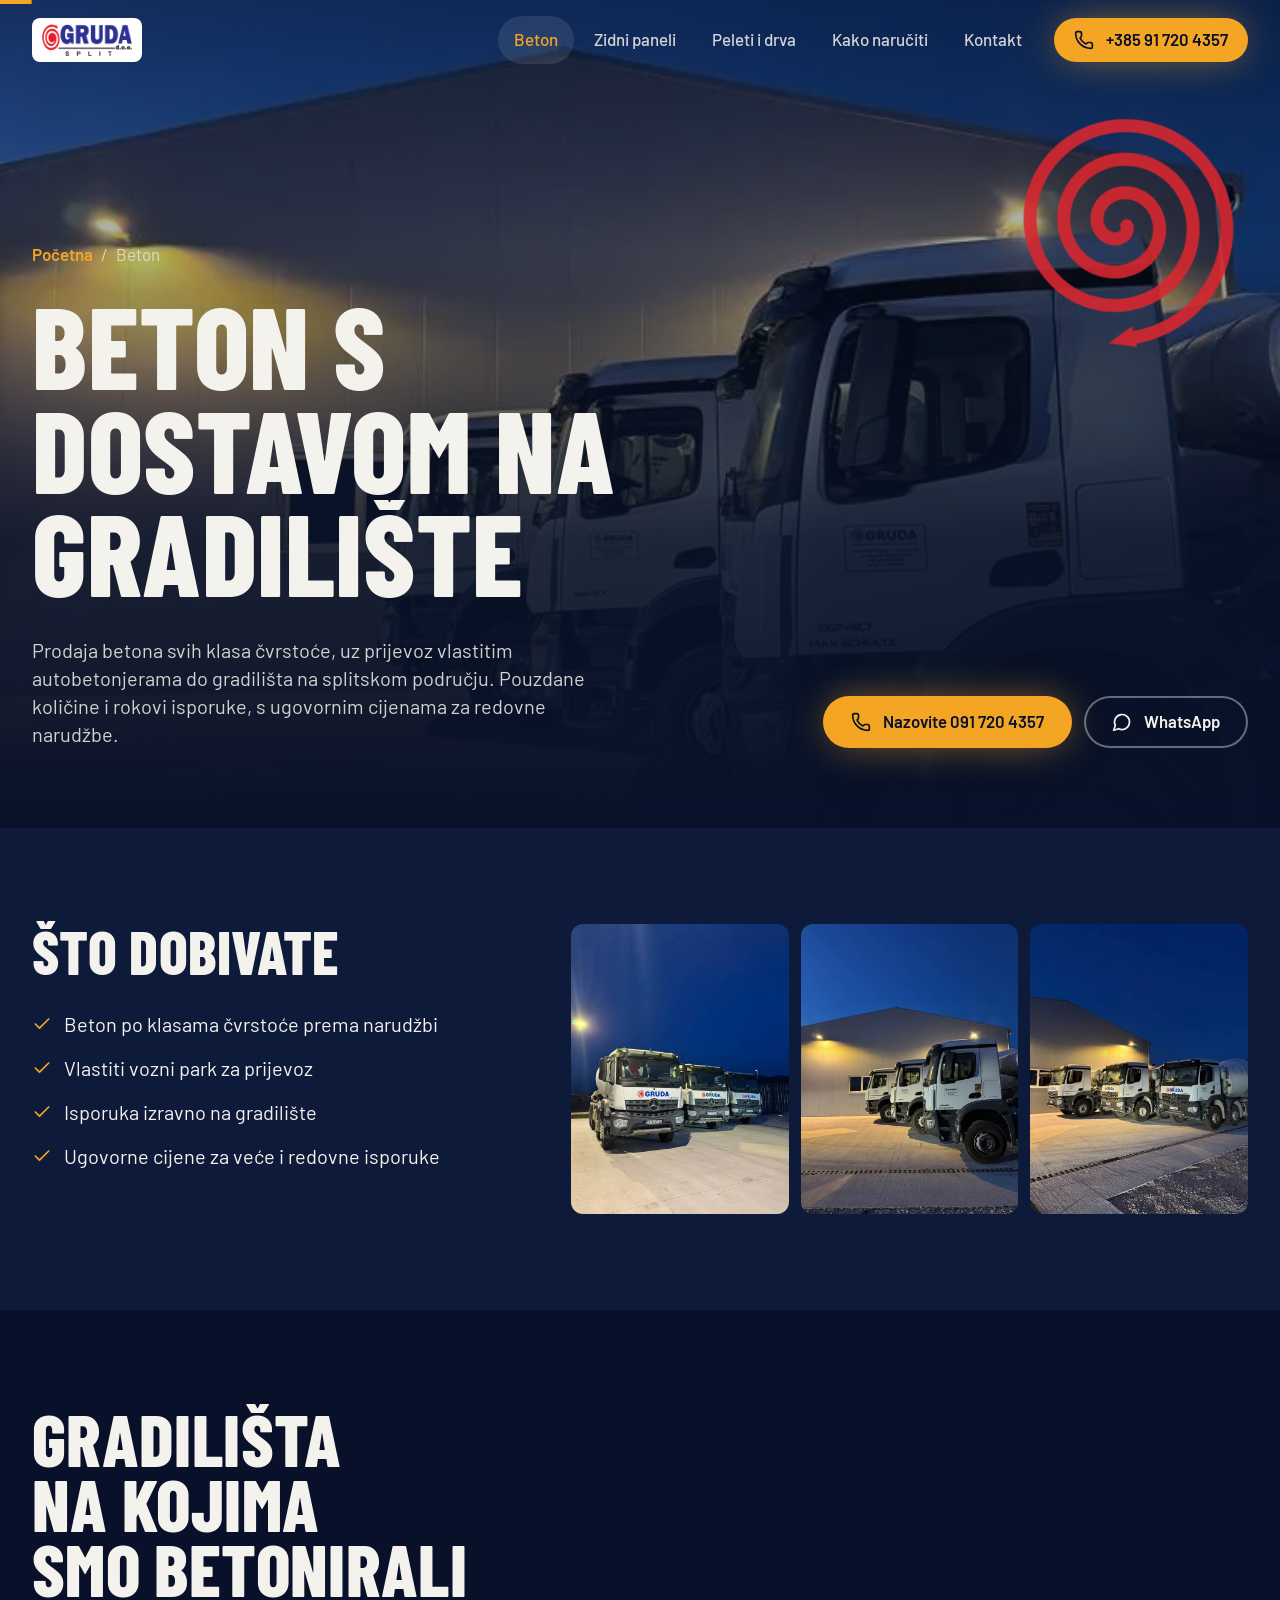
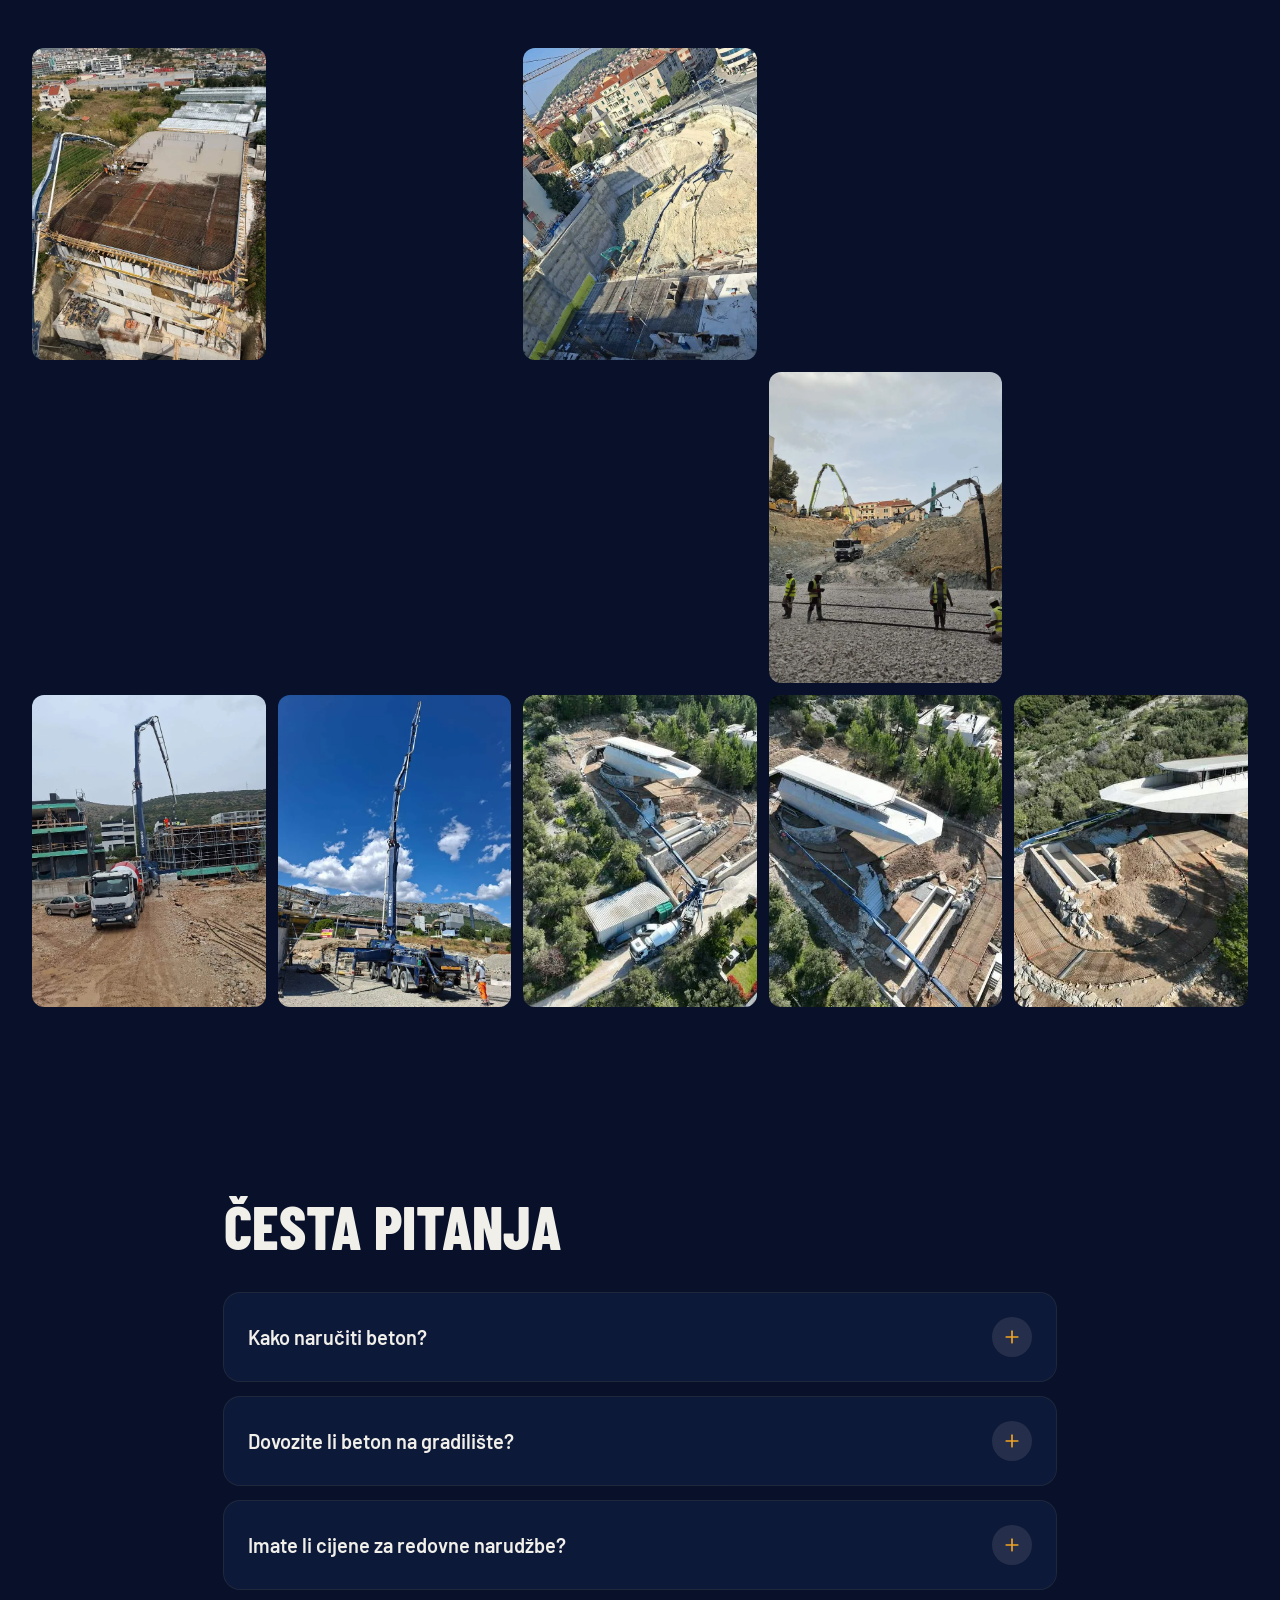
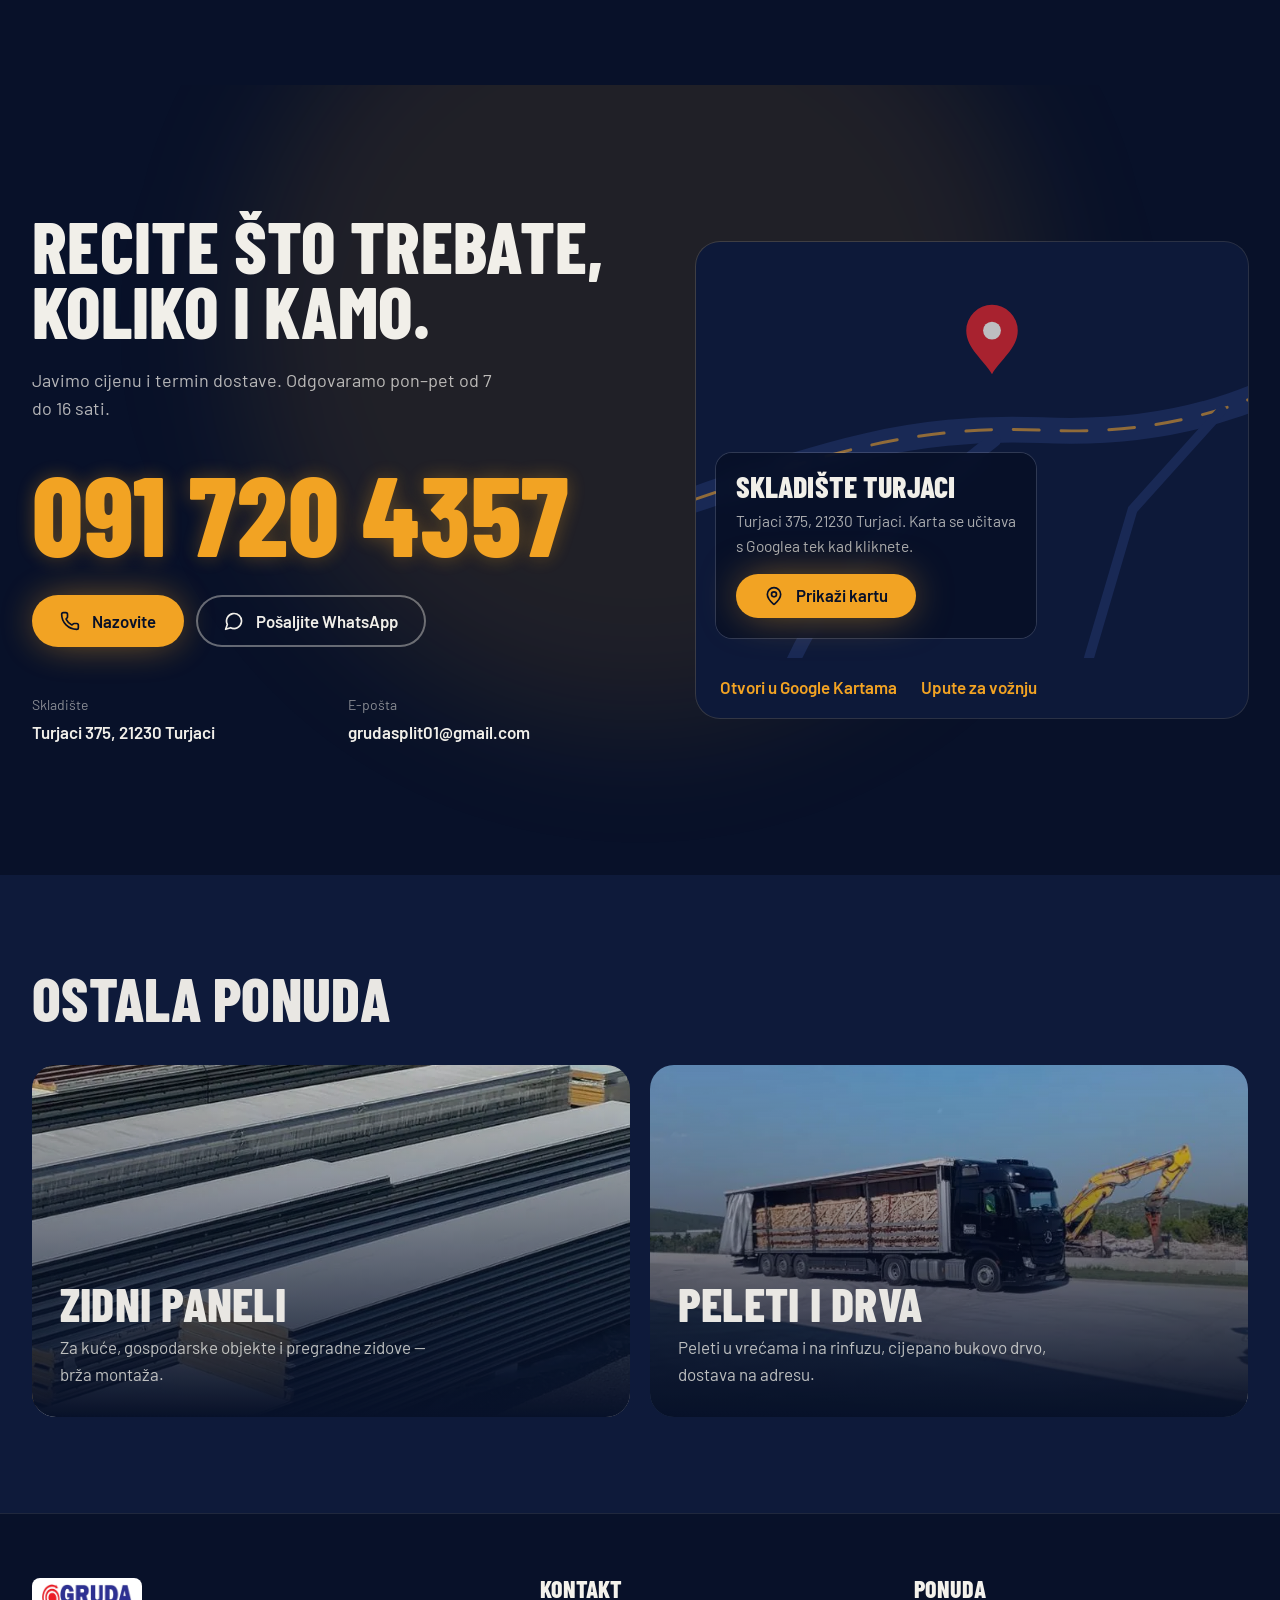
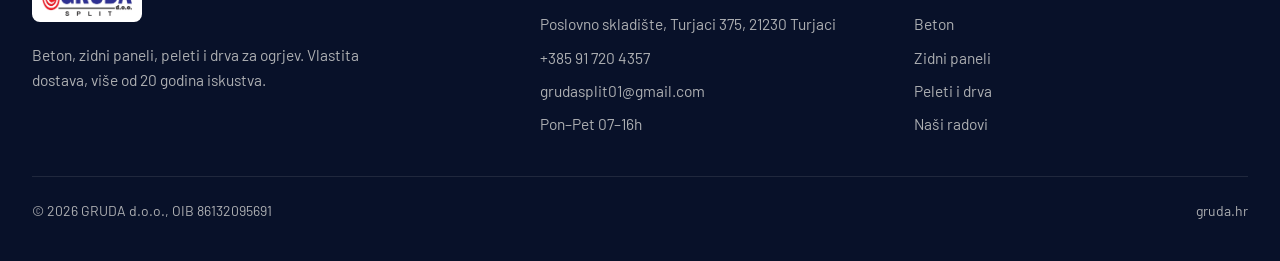
==== commit 2989eefe: "Usluge u vodoravnom pomicanju bliže jedna drugoj Ploče uže (do 78rem) umjesto cijele širine ekrana, " ====
--- a/beton/index.html
+++ b/beton/index.html
@@ -19,7 +19,7 @@
 <meta property="og:image" content="https://gruda.hr/og-image.jpg">
 <meta name="twitter:card" content="summary_large_image">
 <link rel="preload" href="/fonts/barlow-condensed-800-latin.woff2" as="font" type="font/woff2" crossorigin>
-<link rel="stylesheet" href="/css/app.css?v=c1793b54">
+<link rel="stylesheet" href="/css/app.css?v=c3dbc800">
 <script>if(!matchMedia('(prefers-reduced-motion: reduce)').matches){document.documentElement.classList.add('anim');setTimeout(function(){if(!window.gsap)document.documentElement.classList.remove('anim')},4000)}</script>
 <script src="/js/gsap.min.js" defer></script>
 <script src="/js/ScrollTrigger.min.js" defer></script>
@@ -158,7 +158,7 @@
 var pomak=function(){return -(tr.scrollWidth-innerWidth)};
 var tw=gsap.to(tr,{x:pomak,ease:'none',scrollTrigger:{trigger:'[data-usluge]',pin:true,scrub:.6,start:'top top',end:function(){return '+='+(tr.scrollWidth-innerWidth)},invalidateOnRefresh:true}});
 gsap.utils.toArray('[data-ploca-foto]').forEach(function(f){gsap.fromTo(f,{scale:1.25},{scale:1,ease:'none',scrollTrigger:{trigger:f,containerAnimation:tw,start:'left right',end:'right left',scrub:true}})});
-gsap.utils.toArray('[data-ploca-tekst]').forEach(function(t){gsap.from(t.children,{y:50,opacity:0,stagger:.08,ease:E,scrollTrigger:{trigger:t,containerAnimation:tw,start:'left 75%'}})})});
+gsap.utils.toArray('[data-ploca-tekst]').slice(1).forEach(function(t){gsap.from(t.children,{y:40,opacity:0,duration:.7,stagger:.06,ease:E,scrollTrigger:{trigger:t,containerAnimation:tw,start:'left 92%'}})})});
 mm.add('(max-width: 1023px)',function(){gsap.utils.toArray('[data-ploca-foto]').forEach(function(f){gsap.fromTo(f,{scale:1.2},{scale:1,ease:'none',scrollTrigger:{trigger:f,start:'top bottom',end:'bottom top',scrub:true}})})});
 /* ruta dostave: cesta se crta, kamion vozi, stajališta se pale */
 var put=document.getElementById('put'),kam=document.getElementById('kamion');
--- a/css/app.css
+++ b/css/app.css
@@ -1,2 +1,2 @@
 /*! tailwindcss v4.3.3 | MIT License | https://tailwindcss.com */
-@layer properties{@supports (((-webkit-hyphens:none)) and (not (margin-trim:inline))) or ((-moz-orient:inline) and (not (color:rgb(from red r g b)))){*,:before,:after,::backdrop{--tw-translate-x:0;--tw-translate-y:0;--tw-translate-z:0;--tw-scale-x:1;--tw-scale-y:1;--tw-scale-z:1;--tw-rotate-x:initial;--tw-rotate-y:initial;--tw-rotate-z:initial;--tw-skew-x:initial;--tw-skew-y:initial;--tw-space-y-reverse:0;--tw-border-style:solid;--tw-gradient-position:initial;--tw-gradient-from:#0000;--tw-gradient-via:#0000;--tw-gradient-to:#0000;--tw-gradient-stops:initial;--tw-gradient-via-stops:initial;--tw-gradient-from-position:0%;--tw-gradient-via-position:50%;--tw-gradient-to-position:100%;--tw-font-weight:initial;--tw-ordinal:initial;--tw-slashed-zero:initial;--tw-numeric-figure:initial;--tw-numeric-spacing:initial;--tw-numeric-fraction:initial;--tw-shadow:0 0 #0000;--tw-shadow-color:initial;--tw-shadow-alpha:100%;--tw-inset-shadow:0 0 #0000;--tw-inset-shadow-color:initial;--tw-inset-shadow-alpha:100%;--tw-ring-color:initial;--tw-ring-shadow:0 0 #0000;--tw-inset-ring-color:initial;--tw-inset-ring-shadow:0 0 #0000;--tw-ring-inset:initial;--tw-ring-offset-width:0px;--tw-ring-offset-color:#fff;--tw-ring-offset-shadow:0 0 #0000;--tw-blur:initial;--tw-brightness:initial;--tw-contrast:initial;--tw-grayscale:initial;--tw-hue-rotate:initial;--tw-invert:initial;--tw-opacity:initial;--tw-saturate:initial;--tw-sepia:initial;--tw-drop-shadow:initial;--tw-drop-shadow-color:initial;--tw-drop-shadow-alpha:100%;--tw-drop-shadow-size:initial;--tw-backdrop-blur:initial;--tw-backdrop-brightness:initial;--tw-backdrop-contrast:initial;--tw-backdrop-grayscale:initial;--tw-backdrop-hue-rotate:initial;--tw-backdrop-invert:initial;--tw-backdrop-opacity:initial;--tw-backdrop-saturate:initial;--tw-backdrop-sepia:initial;--tw-duration:initial;--tw-leading:initial;--tw-tracking:initial;--tw-outline-style:solid}}}@layer theme{:root,:host{--font-sans:"Barlow", ui-sans-serif, system-ui, -apple-system, "Segoe UI", sans-serif;--font-mono:ui-monospace, SFMono-Regular, Menlo, Monaco, Consolas, "Liberation Mono", "Courier New", monospace;--color-white:#fff;--spacing:.25rem;--container-xs:20rem;--container-sm:24rem;--container-4xl:56rem;--text-sm:.875rem;--text-sm--line-height:calc(1.25 / .875);--text-lg:1.125rem;--text-lg--line-height:calc(1.75 / 1.125);--text-xl:1.25rem;--text-xl--line-height:calc(1.75 / 1.25);--text-2xl:1.5rem;--text-2xl--line-height:calc(2 / 1.5);--text-3xl:1.875rem;--text-3xl--line-height:calc(2.25 / 1.875);--text-4xl:2.25rem;--text-4xl--line-height:calc(2.5 / 2.25);--text-5xl:3rem;--text-5xl--line-height:1;--text-6xl:3.75rem;--text-6xl--line-height:1;--text-7xl:4.5rem;--text-7xl--line-height:1;--font-weight-medium:500;--font-weight-semibold:600;--font-weight-extrabold:800;--leading-relaxed:1.625;--radius-md:.375rem;--radius-lg:.5rem;--radius-xl:.75rem;--radius-2xl:1rem;--radius-3xl:1.5rem;--animate-bounce:bounce 1s infinite;--blur-xl:24px;--blur-3xl:64px;--default-transition-duration:.15s;--default-transition-timing-function:cubic-bezier(.4, 0, .2, 1);--default-font-family:var(--font-sans);--default-mono-font-family:var(--font-mono);--font-cesta:"Barlow Condensed", "Arial Narrow", sans-serif;--color-noc:#0e1a3a;--color-noc-duboka:#081129;--color-noc-svijetla:#1a2a57;--color-reflektor:#f5a524;--color-reflektor-svijetli:#ffd07a;--color-kamion:#f4f2ec;--color-spirala:#d7262e}}@layer base{*,:after,:before,::backdrop{box-sizing:border-box;border:0 solid;margin:0;padding:0}::file-selector-button{box-sizing:border-box;border:0 solid;margin:0;padding:0}html,:host{-webkit-text-size-adjust:100%;tab-size:4;line-height:1.5;font-family:var(--default-font-family,-apple-system, BlinkMacSystemFont, "Segoe UI", Roboto, "Helvetica Neue", "Noto Sans", Arial, sans-serif, "Apple Color Emoji", "Segoe UI Emoji", "Segoe UI Symbol", "Noto Color Emoji");font-feature-settings:var(--default-font-feature-settings,normal);font-variation-settings:var(--default-font-variation-settings,normal);-webkit-tap-highlight-color:transparent}hr{height:0;color:inherit;border-top-width:1px}abbr:where([title]){-webkit-text-decoration:underline dotted;text-decoration:underline dotted}h1,h2,h3,h4,h5,h6{font-size:inherit;font-weight:inherit}a{color:inherit;-webkit-text-decoration:inherit;-webkit-text-decoration:inherit;-webkit-text-decoration:inherit;text-decoration:inherit}b,strong{font-weight:bolder}code,kbd,samp,pre{font-family:var(--default-mono-font-family,ui-monospace, SFMono-Regular, Menlo, Monaco, Consolas, "Liberation Mono", "Courier New", monospace);font-feature-settings:var(--default-mono-font-feature-settings,normal);font-variation-settings:var(--default-mono-font-variation-settings,normal);font-size:1em}small{font-size:80%}sub,sup{vertical-align:baseline;font-size:75%;line-height:0;position:relative}sub{bottom:-.25em}sup{top:-.5em}table{text-indent:0;border-color:inherit;border-collapse:collapse}:-moz-focusring:where(:not(iframe)){outline:auto}progress{vertical-align:baseline}summary{display:list-item}ol,ul,menu{list-style:none}img,svg,video,canvas,audio,iframe,embed,object{vertical-align:middle;display:block}img,video{max-width:100%;height:auto}button,input,select,optgroup,textarea{font:inherit;font-feature-settings:inherit;font-variation-settings:inherit;letter-spacing:inherit;color:inherit;opacity:1;background-color:#0000;border-radius:0}::file-selector-button{font:inherit;font-feature-settings:inherit;font-variation-settings:inherit;letter-spacing:inherit;color:inherit;opacity:1;background-color:#0000;border-radius:0}:where(select:is([multiple],[size])) optgroup{font-weight:bolder}:where(select:is([multiple],[size])) optgroup option{padding-inline-start:20px}::file-selector-button{margin-inline-end:4px}::placeholder{opacity:1}@supports (not ((-webkit-appearance:-apple-pay-button))) or (contain-intrinsic-size:1px){::placeholder{color:currentColor}@supports (color:color-mix(in lab, red, red)){::placeholder{color:color-mix(in oklab, currentcolor 50%, transparent)}}}textarea{resize:vertical}::-webkit-search-decoration{-webkit-appearance:none}::-webkit-date-and-time-value{min-height:1lh;text-align:inherit}::-webkit-datetime-edit{display:inline-flex}::-webkit-datetime-edit-fields-wrapper{padding:0}::-webkit-datetime-edit{padding-block:0}::-webkit-datetime-edit-year-field{padding-block:0}::-webkit-datetime-edit-month-field{padding-block:0}::-webkit-datetime-edit-day-field{padding-block:0}::-webkit-datetime-edit-hour-field{padding-block:0}::-webkit-datetime-edit-minute-field{padding-block:0}::-webkit-datetime-edit-second-field{padding-block:0}::-webkit-datetime-edit-millisecond-field{padding-block:0}::-webkit-datetime-edit-meridiem-field{padding-block:0}::-webkit-calendar-picker-indicator{line-height:1}:-moz-ui-invalid{box-shadow:none}button,input:where([type=button],[type=reset],[type=submit]){appearance:button}::file-selector-button{appearance:button}::-webkit-inner-spin-button{height:auto}::-webkit-outer-spin-button{height:auto}[hidden]:where(:not([hidden=until-found])){display:none!important}html{-webkit-tap-highlight-color:transparent}body{background-color:var(--color-noc);font-family:var(--font-sans);--tw-leading:var(--leading-relaxed);font-size:1.0625rem;line-height:var(--leading-relaxed);color:var(--color-kamion);-webkit-font-smoothing:antialiased;-moz-osx-font-smoothing:grayscale;overflow-x:clip}h1,h2,h3,.cesta{font-family:var(--font-cesta);--tw-leading:.9;--tw-font-weight:var(--font-weight-extrabold);line-height:.9;font-weight:var(--font-weight-extrabold);--tw-tracking:.005em;letter-spacing:.005em;text-transform:uppercase;text-wrap:balance}:where(a,button,summary,[tabindex]):focus-visible{outline-style:var(--tw-outline-style);outline-offset:2px;outline-width:3px;outline-color:var(--color-reflektor)}::selection{background-color:var(--color-reflektor);color:var(--color-noc-duboka)}}@layer components{.gumb{min-height:calc(var(--spacing) * 13);justify-content:center;align-items:center;gap:calc(var(--spacing) * 3);padding-inline:calc(var(--spacing) * 7);--tw-font-weight:var(--font-weight-semibold);font-size:1.05rem;font-weight:var(--font-weight-semibold);transition-property:color,background-color,border-color,outline-color,text-decoration-color,fill,stroke,--tw-gradient-from,--tw-gradient-via,--tw-gradient-to,opacity,box-shadow,transform,translate,scale,rotate,filter,-webkit-backdrop-filter,backdrop-filter,display,content-visibility,overlay,pointer-events;transition-timing-function:var(--tw-ease,var(--default-transition-timing-function));transition-duration:var(--tw-duration,var(--default-transition-duration));--tw-duration:.3s;border-radius:3.40282e38px;transition-duration:.3s;display:inline-flex}.gumb svg{width:calc(var(--spacing) * 5);height:calc(var(--spacing) * 5);flex-shrink:0}.gumb-svjetlo{background-color:var(--color-reflektor);color:var(--color-noc-duboka);--tw-shadow:0 0 40px -6px var(--tw-shadow-color,currentcolor);box-shadow:var(--tw-inset-shadow), var(--tw-inset-ring-shadow), var(--tw-ring-offset-shadow), var(--tw-ring-shadow), var(--tw-shadow);--tw-shadow-color:#f5a52499}@supports (color:color-mix(in lab, red, red)){.gumb-svjetlo{--tw-shadow-color:color-mix(in oklab, color-mix(in oklab, var(--color-reflektor) 60%, transparent) var(--tw-shadow-alpha), transparent)}}@media (hover:hover){.gumb-svjetlo:hover{background-color:var(--color-reflektor-svijetli);--tw-shadow-color:#f5a524}@supports (color:color-mix(in lab, red, red)){.gumb-svjetlo:hover{--tw-shadow-color:color-mix(in oklab, var(--color-reflektor) var(--tw-shadow-alpha), transparent)}}}.gumb-obrub{color:var(--color-kamion);--tw-ring-shadow:var(--tw-ring-inset,) 0 0 0 calc(2px + var(--tw-ring-offset-width)) var(--tw-ring-color,currentcolor);box-shadow:var(--tw-inset-shadow), var(--tw-inset-ring-shadow), var(--tw-ring-offset-shadow), var(--tw-ring-shadow), var(--tw-shadow);--tw-ring-color:#f4f2ec66}@supports (color:color-mix(in lab, red, red)){.gumb-obrub{--tw-ring-color:color-mix(in oklab, var(--color-kamion) 40%, transparent)}}.gumb-obrub{--tw-ring-inset:inset}@media (hover:hover){.gumb-obrub:hover{background-color:var(--color-kamion);color:var(--color-noc-duboka)}}.faq summary::-webkit-details-marker{display:none}.faq details[open] .faq-znak{transform:rotate(45deg)}.cesta-crta{stroke-dasharray:26 22}}@layer utilities{.pointer-events-none{pointer-events:none}.sr-only{clip-path:inset(50%);white-space:nowrap;border-width:0;width:1px;height:1px;margin:-1px;padding:0;position:absolute;overflow:hidden}.absolute{position:absolute}.fixed{position:fixed}.relative{position:relative}.sticky{position:sticky}.inset-0{inset:0}.inset-x-0{inset-inline:0}.start-1\/2{inset-inline-start:50%}.start-5{inset-inline-start:calc(var(--spacing) * 5)}.start-6{inset-inline-start:calc(var(--spacing) * 6)}.-end-10{inset-inline-end:calc(var(--spacing) * -10)}.end-4{inset-inline-end:calc(var(--spacing) * 4)}.end-5{inset-inline-end:calc(var(--spacing) * 5)}.end-\[-4rem\]{inset-inline-end:-4rem}.-top-40{top:calc(var(--spacing) * -40)}.top-0{top:0}.top-4{top:calc(var(--spacing) * 4)}.top-6{top:calc(var(--spacing) * 6)}.top-10{top:calc(var(--spacing) * 10)}.top-24{top:calc(var(--spacing) * 24)}.top-full{top:100%}.bottom-0{bottom:0}.bottom-4{bottom:calc(var(--spacing) * 4)}.bottom-5{bottom:calc(var(--spacing) * 5)}.isolate{isolation:isolate}.-z-10{z-index:calc(10 * -1)}.-z-20{z-index:calc(20 * -1)}.z-10{z-index:10}.z-40{z-index:40}.z-50{z-index:50}.z-\[60\]{z-index:60}.z-\[100\]{z-index:100}.m-0{margin:0}.m-5{margin:calc(var(--spacing) * 5)}.mx-2{margin-inline:calc(var(--spacing) * 2)}.mx-auto{margin-inline:auto}.me-auto{margin-inline-end:auto}.mt-1{margin-top:var(--spacing)}.mt-2{margin-top:calc(var(--spacing) * 2)}.mt-4{margin-top:calc(var(--spacing) * 4)}.mt-5{margin-top:calc(var(--spacing) * 5)}.mt-6{margin-top:calc(var(--spacing) * 6)}.mt-7{margin-top:calc(var(--spacing) * 7)}.mt-8{margin-top:calc(var(--spacing) * 8)}.mt-9{margin-top:calc(var(--spacing) * 9)}.mt-10{margin-top:calc(var(--spacing) * 10)}.mt-12{margin-top:calc(var(--spacing) * 12)}.mt-14{margin-top:calc(var(--spacing) * 14)}.mt-16{margin-top:calc(var(--spacing) * 16)}.mt-20{margin-top:calc(var(--spacing) * 20)}.mb-3{margin-bottom:calc(var(--spacing) * 3)}.mb-10{margin-bottom:calc(var(--spacing) * 10)}.mb-12{margin-bottom:calc(var(--spacing) * 12)}.mb-14{margin-bottom:calc(var(--spacing) * 14)}.block{display:block}.flex{display:flex}.grid{display:grid}.hidden{display:none}.inline-flex{display:inline-flex}.aspect-\[3\/4\]{aspect-ratio:3/4}.size-5{width:calc(var(--spacing) * 5);height:calc(var(--spacing) * 5)}.size-6{width:calc(var(--spacing) * 6);height:calc(var(--spacing) * 6)}.size-10{width:calc(var(--spacing) * 10);height:calc(var(--spacing) * 10)}.size-12{width:calc(var(--spacing) * 12);height:calc(var(--spacing) * 12)}.size-48{width:calc(var(--spacing) * 48);height:calc(var(--spacing) * 48)}.size-56{width:calc(var(--spacing) * 56);height:calc(var(--spacing) * 56)}.size-72{width:calc(var(--spacing) * 72);height:calc(var(--spacing) * 72)}.size-\[50rem\]{width:50rem;height:50rem}.size-full{width:100%;height:100%}.h-1{height:var(--spacing)}.h-3{height:calc(var(--spacing) * 3)}.h-8{height:calc(var(--spacing) * 8)}.h-20{height:calc(var(--spacing) * 20)}.h-\[50svh\]{height:50svh}.h-\[62svh\]{height:62svh}.h-auto{height:auto}.max-h-\[calc\(100dvh-11rem\)\]{max-height:calc(100dvh - 11rem)}.min-h-11{min-height:calc(var(--spacing) * 11)}.min-h-\[22rem\]{min-height:22rem}.min-h-\[26rem\]{min-height:26rem}.min-h-\[92svh\]{min-height:92svh}.min-h-\[100svh\]{min-height:100svh}.w-auto{width:auto}.w-full{width:100%}.w-screen{width:100vw}.max-w-4xl{max-width:var(--container-4xl)}.max-w-\[12ch\]{max-width:12ch}.max-w-\[13ch\]{max-width:13ch}.max-w-\[14ch\]{max-width:14ch}.max-w-\[16ch\]{max-width:16ch}.max-w-\[38ch\]{max-width:38ch}.max-w-\[40ch\]{max-width:40ch}.max-w-\[42ch\]{max-width:42ch}.max-w-\[44ch\]{max-width:44ch}.max-w-\[46ch\]{max-width:46ch}.max-w-\[48ch\]{max-width:48ch}.max-w-\[50ch\]{max-width:50ch}.max-w-\[52ch\]{max-width:52ch}.max-w-\[60ch\]{max-width:60ch}.max-w-\[80\%\]{max-width:80%}.max-w-\[86rem\]{max-width:86rem}.max-w-sm{max-width:var(--container-sm)}.max-w-xs{max-width:var(--container-xs)}.shrink-0{flex-shrink:0}.origin-bottom{transform-origin:bottom}.origin-left{transform-origin:0}.-translate-x-1\/2{--tw-translate-x:calc(calc(1 / 2 * 100%) * -1);translate:var(--tw-translate-x) var(--tw-translate-y)}.scale-x-0{--tw-scale-x:0%;scale:var(--tw-scale-x) var(--tw-scale-y)}.transform{transform:var(--tw-rotate-x,) var(--tw-rotate-y,) var(--tw-rotate-z,) var(--tw-skew-x,) var(--tw-skew-y,)}.animate-bounce{animation:var(--animate-bounce)}.cursor-pointer{cursor:pointer}.list-none{list-style-type:none}.grid-cols-2{grid-template-columns:repeat(2,minmax(0,1fr))}.flex-col{flex-direction:column}.flex-wrap{flex-wrap:wrap}.place-items-center{place-items:center}.place-items-end{place-items:end}.items-center{align-items:center}.items-end{align-items:flex-end}.justify-between{justify-content:space-between}.justify-start{justify-content:flex-start}.justify-items-center{justify-items:center}.gap-1{gap:var(--spacing)}.gap-2{gap:calc(var(--spacing) * 2)}.gap-3{gap:calc(var(--spacing) * 3)}.gap-4{gap:calc(var(--spacing) * 4)}.gap-5{gap:calc(var(--spacing) * 5)}.gap-6{gap:calc(var(--spacing) * 6)}.gap-8{gap:calc(var(--spacing) * 8)}.gap-10{gap:calc(var(--spacing) * 10)}.gap-14{gap:calc(var(--spacing) * 14)}:where(.space-y-2>:not(:last-child)){--tw-space-y-reverse:0;margin-block-start:calc(calc(var(--spacing) * 2) * var(--tw-space-y-reverse));margin-block-end:calc(calc(var(--spacing) * 2) * calc(1 - var(--tw-space-y-reverse)))}.gap-x-6{column-gap:calc(var(--spacing) * 6)}.gap-y-2{row-gap:calc(var(--spacing) * 2)}.gap-y-10{row-gap:calc(var(--spacing) * 10)}.overflow-hidden{overflow:hidden}.overflow-x-clip{overflow-x:clip}.rounded-2xl{border-radius:var(--radius-2xl)}.rounded-3xl{border-radius:var(--radius-3xl)}.rounded-full{border-radius:3.40282e38px}.rounded-lg{border-radius:var(--radius-lg)}.rounded-md{border-radius:var(--radius-md)}.rounded-xl{border-radius:var(--radius-xl)}.border-0{border-style:var(--tw-border-style);border-width:0}.border-y{border-block-style:var(--tw-border-style);border-block-width:1px}.border-t{border-top-style:var(--tw-border-style);border-top-width:1px}.border-kamion\/10{border-color:#f4f2ec1a}@supports (color:color-mix(in lab, red, red)){.border-kamion\/10{border-color:color-mix(in oklab, var(--color-kamion) 10%, transparent)}}.border-kamion\/15{border-color:#f4f2ec26}@supports (color:color-mix(in lab, red, red)){.border-kamion\/15{border-color:color-mix(in oklab, var(--color-kamion) 15%, transparent)}}.bg-kamion\/10{background-color:#f4f2ec1a}@supports (color:color-mix(in lab, red, red)){.bg-kamion\/10{background-color:color-mix(in oklab, var(--color-kamion) 10%, transparent)}}.bg-noc{background-color:var(--color-noc)}.bg-noc-duboka{background-color:var(--color-noc-duboka)}.bg-noc-duboka\/60{background-color:#08112999}@supports (color:color-mix(in lab, red, red)){.bg-noc-duboka\/60{background-color:color-mix(in oklab, var(--color-noc-duboka) 60%, transparent)}}.bg-noc-duboka\/90{background-color:#081129e6}@supports (color:color-mix(in lab, red, red)){.bg-noc-duboka\/90{background-color:color-mix(in oklab, var(--color-noc-duboka) 90%, transparent)}}.bg-noc-duboka\/95{background-color:#081129f2}@supports (color:color-mix(in lab, red, red)){.bg-noc-duboka\/95{background-color:color-mix(in oklab, var(--color-noc-duboka) 95%, transparent)}}.bg-noc-svijetla{background-color:var(--color-noc-svijetla)}.bg-reflektor{background-color:var(--color-reflektor)}.bg-reflektor\/10{background-color:#f5a5241a}@supports (color:color-mix(in lab, red, red)){.bg-reflektor\/10{background-color:color-mix(in oklab, var(--color-reflektor) 10%, transparent)}}.bg-white{background-color:var(--color-white)}.bg-gradient-to-t{--tw-gradient-position:to top in oklab;background-image:linear-gradient(var(--tw-gradient-stops))}.bg-\[linear-gradient\(to_top\,\#081129_0\%\,rgb\(8_17_41\/\.85\)_30\%\,rgb\(8_17_41\/\.2\)_65\%\,rgb\(8_17_41\/\.55\)_100\%\)\]{background-image:linear-gradient(#0811298c 0%,#08112933 35%,#081129d9 70%,#081129 100%)}.bg-\[linear-gradient\(to_top\,\#081129_0\%\,rgb\(8_17_41\/\.88\)_35\%\,rgb\(8_17_41\/\.3\)_70\%\,rgb\(8_17_41\/\.6\)_100\%\)\]{background-image:linear-gradient(#08112999 0%,#0811294d 30%,#081129e0 65%,#081129 100%)}.from-noc-duboka{--tw-gradient-from:var(--color-noc-duboka);--tw-gradient-stops:var(--tw-gradient-via-stops,var(--tw-gradient-position), var(--tw-gradient-from) var(--tw-gradient-from-position), var(--tw-gradient-to) var(--tw-gradient-to-position))}.to-transparent{--tw-gradient-to:transparent;--tw-gradient-stops:var(--tw-gradient-via-stops,var(--tw-gradient-position), var(--tw-gradient-from) var(--tw-gradient-from-position), var(--tw-gradient-to) var(--tw-gradient-to-position))}.object-cover{object-fit:cover}.p-2{padding:calc(var(--spacing) * 2)}.p-3{padding:calc(var(--spacing) * 3)}.p-4{padding:calc(var(--spacing) * 4)}.p-5{padding:calc(var(--spacing) * 5)}.p-6{padding:calc(var(--spacing) * 6)}.p-7{padding:calc(var(--spacing) * 7)}.px-2\.5{padding-inline:calc(var(--spacing) * 2.5)}.px-3{padding-inline:calc(var(--spacing) * 3)}.px-4{padding-inline:calc(var(--spacing) * 4)}.px-5{padding-inline:calc(var(--spacing) * 5)}.px-6{padding-inline:calc(var(--spacing) * 6)}.py-1\.5{padding-block:calc(var(--spacing) * 1.5)}.py-2{padding-block:calc(var(--spacing) * 2)}.py-2\.5{padding-block:calc(var(--spacing) * 2.5)}.py-4{padding-block:calc(var(--spacing) * 4)}.py-12{padding-block:calc(var(--spacing) * 12)}.py-16{padding-block:calc(var(--spacing) * 16)}.py-24{padding-block:calc(var(--spacing) * 24)}.py-32{padding-block:calc(var(--spacing) * 32)}.pt-6{padding-top:calc(var(--spacing) * 6)}.pt-16{padding-top:calc(var(--spacing) * 16)}.pt-24{padding-top:calc(var(--spacing) * 24)}.pt-36{padding-top:calc(var(--spacing) * 36)}.pb-6{padding-bottom:calc(var(--spacing) * 6)}.pb-10{padding-bottom:calc(var(--spacing) * 10)}.pb-16{padding-bottom:calc(var(--spacing) * 16)}.pb-28{padding-bottom:calc(var(--spacing) * 28)}.pb-\[10vh\]{padding-bottom:10vh}.pb-\[calc\(\.75rem\+env\(safe-area-inset-bottom\)\)\]{padding-bottom:calc(.75rem + env(safe-area-inset-bottom))}.text-center{text-align:center}.text-start{text-align:start}.text-2xl{font-size:var(--text-2xl);line-height:var(--tw-leading,var(--text-2xl--line-height))}.text-3xl{font-size:var(--text-3xl);line-height:var(--tw-leading,var(--text-3xl--line-height))}.text-4xl{font-size:var(--text-4xl);line-height:var(--tw-leading,var(--text-4xl--line-height))}.text-5xl{font-size:var(--text-5xl);line-height:var(--tw-leading,var(--text-5xl--line-height))}.text-6xl{font-size:var(--text-6xl);line-height:var(--tw-leading,var(--text-6xl--line-height))}.text-7xl{font-size:var(--text-7xl);line-height:var(--tw-leading,var(--text-7xl--line-height))}.text-lg{font-size:var(--text-lg);line-height:var(--tw-leading,var(--text-lg--line-height))}.text-sm{font-size:var(--text-sm);line-height:var(--tw-leading,var(--text-sm--line-height))}.text-xl{font-size:var(--text-xl);line-height:var(--tw-leading,var(--text-xl--line-height))}.text-\[\.97rem\]{font-size:.97rem}.text-\[clamp\(3\.2rem\,13vw\,7rem\)\]{font-size:clamp(3.2rem,13vw,7rem)}.text-\[clamp\(3\.4rem\,9vw\,8rem\)\]{font-size:clamp(3.4rem,9vw,8rem)}.text-\[clamp\(3\.6rem\,7vw\,6\.5rem\)\]{font-size:clamp(3.6rem,7vw,6.5rem)}.text-\[clamp\(3\.6rem\,10vw\,9rem\)\]{font-size:clamp(3.6rem,10vw,9rem)}.font-medium{--tw-font-weight:var(--font-weight-medium);font-weight:var(--font-weight-medium)}.font-semibold{--tw-font-weight:var(--font-weight-semibold);font-weight:var(--font-weight-semibold)}.whitespace-nowrap{white-space:nowrap}.text-kamion{color:var(--color-kamion)}.text-kamion\/55{color:#f4f2ec8c}@supports (color:color-mix(in lab, red, red)){.text-kamion\/55{color:color-mix(in oklab, var(--color-kamion) 55%, transparent)}}.text-kamion\/70{color:#f4f2ecb3}@supports (color:color-mix(in lab, red, red)){.text-kamion\/70{color:color-mix(in oklab, var(--color-kamion) 70%, transparent)}}.text-kamion\/75{color:#f4f2ecbf}@supports (color:color-mix(in lab, red, red)){.text-kamion\/75{color:color-mix(in oklab, var(--color-kamion) 75%, transparent)}}.text-kamion\/80{color:#f4f2eccc}@supports (color:color-mix(in lab, red, red)){.text-kamion\/80{color:color-mix(in oklab, var(--color-kamion) 80%, transparent)}}.text-kamion\/85{color:#f4f2ecd9}@supports (color:color-mix(in lab, red, red)){.text-kamion\/85{color:color-mix(in oklab, var(--color-kamion) 85%, transparent)}}.text-noc-duboka{color:var(--color-noc-duboka)}.text-reflektor{color:var(--color-reflektor)}.text-spirala{color:var(--color-spirala)}.tabular-nums{--tw-numeric-spacing:tabular-nums;font-variant-numeric:var(--tw-ordinal,) var(--tw-slashed-zero,) var(--tw-numeric-figure,) var(--tw-numeric-spacing,) var(--tw-numeric-fraction,)}.opacity-80{opacity:.8}.opacity-90{opacity:.9}.shadow-\[0_-20px_60px_-20px_rgb\(0_0_0\/\.8\)\]{--tw-shadow:0 -20px 60px -20px var(--tw-shadow-color,#000c);box-shadow:var(--tw-inset-shadow), var(--tw-inset-ring-shadow), var(--tw-ring-offset-shadow), var(--tw-ring-shadow), var(--tw-shadow)}.ring-1{--tw-ring-shadow:var(--tw-ring-inset,) 0 0 0 calc(1px + var(--tw-ring-offset-width)) var(--tw-ring-color,currentcolor);box-shadow:var(--tw-inset-shadow), var(--tw-inset-ring-shadow), var(--tw-ring-offset-shadow), var(--tw-ring-shadow), var(--tw-shadow)}.ring-kamion\/10{--tw-ring-color:#f4f2ec1a}@supports (color:color-mix(in lab, red, red)){.ring-kamion\/10{--tw-ring-color:color-mix(in oklab, var(--color-kamion) 10%, transparent)}}.ring-kamion\/15{--tw-ring-color:#f4f2ec26}@supports (color:color-mix(in lab, red, red)){.ring-kamion\/15{--tw-ring-color:color-mix(in oklab, var(--color-kamion) 15%, transparent)}}.ring-kamion\/25{--tw-ring-color:#f4f2ec40}@supports (color:color-mix(in lab, red, red)){.ring-kamion\/25{--tw-ring-color:color-mix(in oklab, var(--color-kamion) 25%, transparent)}}.ring-kamion\/30{--tw-ring-color:#f4f2ec4d}@supports (color:color-mix(in lab, red, red)){.ring-kamion\/30{--tw-ring-color:color-mix(in oklab, var(--color-kamion) 30%, transparent)}}.blur-3xl{--tw-blur:blur(var(--blur-3xl));filter:var(--tw-blur,) var(--tw-brightness,) var(--tw-contrast,) var(--tw-grayscale,) var(--tw-hue-rotate,) var(--tw-invert,) var(--tw-saturate,) var(--tw-sepia,) var(--tw-drop-shadow,)}.drop-shadow-\[0_2px_12px_rgb\(0_0_0\/\.8\)\]{--tw-drop-shadow-size:drop-shadow(0 2px 12px var(--tw-drop-shadow-color,#000c));--tw-drop-shadow:var(--tw-drop-shadow-size);filter:var(--tw-blur,) var(--tw-brightness,) var(--tw-contrast,) var(--tw-grayscale,) var(--tw-hue-rotate,) var(--tw-invert,) var(--tw-saturate,) var(--tw-sepia,) var(--tw-drop-shadow,)}.drop-shadow-\[0_30px_40px_rgb\(0_0_0\/\.55\)\]{--tw-drop-shadow-size:drop-shadow(0 30px 40px var(--tw-drop-shadow-color,#0000008c));--tw-drop-shadow:var(--tw-drop-shadow-size);filter:var(--tw-blur,) var(--tw-brightness,) var(--tw-contrast,) var(--tw-grayscale,) var(--tw-hue-rotate,) var(--tw-invert,) var(--tw-saturate,) var(--tw-sepia,) var(--tw-drop-shadow,)}.backdrop-blur{--tw-backdrop-blur:blur(8px);-webkit-backdrop-filter:var(--tw-backdrop-blur,) var(--tw-backdrop-brightness,) var(--tw-backdrop-contrast,) var(--tw-backdrop-grayscale,) var(--tw-backdrop-hue-rotate,) var(--tw-backdrop-invert,) var(--tw-backdrop-opacity,) var(--tw-backdrop-saturate,) var(--tw-backdrop-sepia,);backdrop-filter:var(--tw-backdrop-blur,) var(--tw-backdrop-brightness,) var(--tw-backdrop-contrast,) var(--tw-backdrop-grayscale,) var(--tw-backdrop-hue-rotate,) var(--tw-backdrop-invert,) var(--tw-backdrop-opacity,) var(--tw-backdrop-saturate,) var(--tw-backdrop-sepia,)}.backdrop-blur-xl{--tw-backdrop-blur:blur(var(--blur-xl));-webkit-backdrop-filter:var(--tw-backdrop-blur,) var(--tw-backdrop-brightness,) var(--tw-backdrop-contrast,) var(--tw-backdrop-grayscale,) var(--tw-backdrop-hue-rotate,) var(--tw-backdrop-invert,) var(--tw-backdrop-opacity,) var(--tw-backdrop-saturate,) var(--tw-backdrop-sepia,);backdrop-filter:var(--tw-backdrop-blur,) var(--tw-backdrop-brightness,) var(--tw-backdrop-contrast,) var(--tw-backdrop-grayscale,) var(--tw-backdrop-hue-rotate,) var(--tw-backdrop-invert,) var(--tw-backdrop-opacity,) var(--tw-backdrop-saturate,) var(--tw-backdrop-sepia,)}.transition{transition-property:color,background-color,border-color,outline-color,text-decoration-color,fill,stroke,--tw-gradient-from,--tw-gradient-via,--tw-gradient-to,opacity,box-shadow,transform,translate,scale,rotate,filter,-webkit-backdrop-filter,backdrop-filter,display,content-visibility,overlay,pointer-events;transition-timing-function:var(--tw-ease,var(--default-transition-timing-function));transition-duration:var(--tw-duration,var(--default-transition-duration))}.transition-\[background-color\,box-shadow\,backdrop-filter\]{transition-property:background-color,box-shadow,-webkit-backdrop-filter,backdrop-filter;transition-timing-function:var(--tw-ease,var(--default-transition-timing-function));transition-duration:var(--tw-duration,var(--default-transition-duration))}.transition-transform{transition-property:transform,translate,scale,rotate;transition-timing-function:var(--tw-ease,var(--default-transition-timing-function));transition-duration:var(--tw-duration,var(--default-transition-duration))}.duration-300{--tw-duration:.3s;transition-duration:.3s}.duration-500{--tw-duration:.5s;transition-duration:.5s}.duration-700{--tw-duration:.7s;transition-duration:.7s}@media (hover:hover){.group-hover\:scale-110:is(:where(.group):hover *){--tw-scale-x:110%;--tw-scale-y:110%;--tw-scale-z:110%;scale:var(--tw-scale-x) var(--tw-scale-y)}.group-hover\:brightness-110:is(:where(.group):hover *){--tw-brightness:brightness(110%);filter:var(--tw-blur,) var(--tw-brightness,) var(--tw-contrast,) var(--tw-grayscale,) var(--tw-hue-rotate,) var(--tw-invert,) var(--tw-saturate,) var(--tw-sepia,) var(--tw-drop-shadow,)}}.group-\[\.upaljeno\]\:text-noc-duboka:is(:where(.group).upaljeno *){color:var(--color-noc-duboka)}.group-\[\.upaljeno\]\:text-noc-duboka\/80:is(:where(.group).upaljeno *){color:#081129cc}@supports (color:color-mix(in lab, red, red)){.group-\[\.upaljeno\]\:text-noc-duboka\/80:is(:where(.group).upaljeno *){color:color-mix(in oklab, var(--color-noc-duboka) 80%, transparent)}}.first\:mt-0:first-child{margin-top:0}.open\:ring-reflektor\/60:is([open],:popover-open,:open){--tw-ring-color:#f5a52499}@supports (color:color-mix(in lab, red, red)){.open\:ring-reflektor\/60:is([open],:popover-open,:open){--tw-ring-color:color-mix(in oklab, var(--color-reflektor) 60%, transparent)}}@media (hover:hover){.hover\:bg-kamion\/10:hover{background-color:#f4f2ec1a}@supports (color:color-mix(in lab, red, red)){.hover\:bg-kamion\/10:hover{background-color:color-mix(in oklab, var(--color-kamion) 10%, transparent)}}.hover\:bg-kamion\/20:hover{background-color:#f4f2ec33}@supports (color:color-mix(in lab, red, red)){.hover\:bg-kamion\/20:hover{background-color:color-mix(in oklab, var(--color-kamion) 20%, transparent)}}.hover\:text-reflektor:hover{color:var(--color-reflektor)}.hover\:underline:hover{text-decoration-line:underline}}.focus\:not-sr-only:focus{clip-path:none;white-space:normal;width:auto;height:auto;margin:0;padding:0;position:static;overflow:visible}.focus\:fixed:focus{position:fixed}.focus\:start-3:focus{inset-inline-start:calc(var(--spacing) * 3)}.focus\:top-3:focus{top:calc(var(--spacing) * 3)}.data-\[scrolled\=1\]\:bg-noc-duboka\/85[data-scrolled="1"]{background-color:#081129d9}@supports (color:color-mix(in lab, red, red)){.data-\[scrolled\=1\]\:bg-noc-duboka\/85[data-scrolled="1"]{background-color:color-mix(in oklab, var(--color-noc-duboka) 85%, transparent)}}.data-\[scrolled\=1\]\:shadow-\[0_10px_40px_-10px_rgb\(0_0_0\/\.6\)\][data-scrolled="1"]{--tw-shadow:0 10px 40px -10px var(--tw-shadow-color,#0009);box-shadow:var(--tw-inset-shadow), var(--tw-inset-ring-shadow), var(--tw-ring-offset-shadow), var(--tw-ring-shadow), var(--tw-shadow)}.data-\[scrolled\=1\]\:backdrop-blur-xl[data-scrolled="1"]{--tw-backdrop-blur:blur(var(--blur-xl));-webkit-backdrop-filter:var(--tw-backdrop-blur,) var(--tw-backdrop-brightness,) var(--tw-backdrop-contrast,) var(--tw-backdrop-grayscale,) var(--tw-backdrop-hue-rotate,) var(--tw-backdrop-invert,) var(--tw-backdrop-opacity,) var(--tw-backdrop-saturate,) var(--tw-backdrop-sepia,);backdrop-filter:var(--tw-backdrop-blur,) var(--tw-backdrop-brightness,) var(--tw-backdrop-contrast,) var(--tw-backdrop-grayscale,) var(--tw-backdrop-hue-rotate,) var(--tw-backdrop-invert,) var(--tw-backdrop-opacity,) var(--tw-backdrop-saturate,) var(--tw-backdrop-sepia,)}@media (min-width:40rem){.sm\:end-8{inset-inline-end:calc(var(--spacing) * 8)}.sm\:top-1\/2{top:50%}.sm\:bottom-auto{bottom:auto}.sm\:size-64{width:calc(var(--spacing) * 64);height:calc(var(--spacing) * 64)}.sm\:size-72{width:calc(var(--spacing) * 72);height:calc(var(--spacing) * 72)}.sm\:-translate-y-1\/2{--tw-translate-y:calc(calc(1 / 2 * 100%) * -1);translate:var(--tw-translate-x) var(--tw-translate-y)}.sm\:grid-cols-2{grid-template-columns:repeat(2,minmax(0,1fr))}.sm\:grid-cols-3{grid-template-columns:repeat(3,minmax(0,1fr))}.sm\:p-6{padding:calc(var(--spacing) * 6)}.sm\:px-8{padding-inline:calc(var(--spacing) * 8)}.sm\:px-20{padding-inline:calc(var(--spacing) * 20)}.sm\:py-32{padding-block:calc(var(--spacing) * 32)}.sm\:pb-20{padding-bottom:calc(var(--spacing) * 20)}.sm\:pb-24{padding-bottom:calc(var(--spacing) * 24)}.sm\:text-4xl{font-size:var(--text-4xl);line-height:var(--tw-leading,var(--text-4xl--line-height))}.sm\:text-7xl{font-size:var(--text-7xl);line-height:var(--tw-leading,var(--text-7xl--line-height))}}@media (min-width:48rem){.md\:grid-cols-2{grid-template-columns:repeat(2,minmax(0,1fr))}.md\:grid-cols-\[1\.4fr_1fr_1fr\]{grid-template-columns:1.4fr 1fr 1fr}}@media (min-width:64rem){.lg\:absolute{position:absolute}.lg\:static{position:static}.lg\:inset-x-0{inset-inline:0}.lg\:top-10{top:calc(var(--spacing) * 10)}.lg\:top-28{top:calc(var(--spacing) * 28)}.lg\:z-10{z-index:10}.lg\:flex{display:flex}.lg\:hidden{display:none}.lg\:inline-flex{display:inline-flex}.lg\:size-96{width:calc(var(--spacing) * 96);height:calc(var(--spacing) * 96)}.lg\:h-\[70svh\]{height:70svh}.lg\:grid-cols-4{grid-template-columns:repeat(4,minmax(0,1fr))}.lg\:grid-cols-5{grid-template-columns:repeat(5,minmax(0,1fr))}.lg\:grid-cols-\[1\.1fr_1fr\]{grid-template-columns:1.1fr 1fr}.lg\:grid-cols-\[1\.2fr_1fr\]{grid-template-columns:1.2fr 1fr}.lg\:grid-cols-\[1fr_1\.1fr\]{grid-template-columns:1fr 1.1fr}.lg\:grid-cols-\[1fr_1\.4fr\]{grid-template-columns:1fr 1.4fr}.lg\:flex-row{flex-direction:row}.lg\:items-end{align-items:flex-end}.lg\:justify-between{justify-content:space-between}.lg\:justify-end{justify-content:flex-end}.lg\:gap-16{gap:calc(var(--spacing) * 16)}.lg\:bg-transparent{background-color:#0000}.lg\:p-0{padding:0}.lg\:px-\[max\(2rem\,calc\(\(100vw-86rem\)\/2\+2rem\)\)\]{padding-inline:max(2rem,50vw - 41rem)}.lg\:pt-0{padding-top:0}.lg\:pb-10{padding-bottom:calc(var(--spacing) * 10)}.lg\:text-\[min\(calc\(\(52vw-6rem\)\/4\.6\)\,7rem\)\]{font-size:min(11.3043vw - 1.30435rem,7rem)}.lg\:backdrop-blur-none{--tw-backdrop-blur: ;-webkit-backdrop-filter:var(--tw-backdrop-blur,) var(--tw-backdrop-brightness,) var(--tw-backdrop-contrast,) var(--tw-backdrop-grayscale,) var(--tw-backdrop-hue-rotate,) var(--tw-backdrop-invert,) var(--tw-backdrop-opacity,) var(--tw-backdrop-saturate,) var(--tw-backdrop-sepia,);backdrop-filter:var(--tw-backdrop-blur,) var(--tw-backdrop-brightness,) var(--tw-backdrop-contrast,) var(--tw-backdrop-grayscale,) var(--tw-backdrop-hue-rotate,) var(--tw-backdrop-invert,) var(--tw-backdrop-opacity,) var(--tw-backdrop-saturate,) var(--tw-backdrop-sepia,)}}.\[\&\.upaljeno\]\:bg-reflektor.upaljeno{background-color:var(--color-reflektor)}.\[\&\.upaljeno\]\:text-noc-duboka.upaljeno{color:var(--color-noc-duboka)}.\[\&\.upaljeno\]\:ring-reflektor.upaljeno{--tw-ring-color:var(--color-reflektor)}.anim .rijec>span{display:inline-block;transform:translateY(110%)}.rijec{vertical-align:top;margin-bottom:-.06em;padding-bottom:.06em;display:inline-block;overflow:hidden}.anim [data-udji]{opacity:0}.anim [data-reflektor]{filter:brightness(.15)saturate(.4)}@media (min-width:1024px){.anim [data-vodoravno]{flex-direction:row;width:max-content}}@media (prefers-reduced-motion:reduce){.anim *{transition:none!important;animation:none!important}}}@font-face{font-family:Barlow;font-weight:400;font-display:swap;src:url(../fonts/barlow-400-latin.woff2)format("woff2");unicode-range:U+??,U+131,U+152-153,U+2BB-2BC,U+2C6,U+2DA,U+2DC,U+304,U+308,U+329,U+2000-206F,U+20AC,U+2122,U+2191,U+2193,U+2212,U+2215,U+FEFF,U+FFFD}@font-face{font-family:Barlow;font-weight:400;font-display:swap;src:url(../fonts/barlow-400-latin-ext.woff2)format("woff2");unicode-range:U+100-2BA,U+2BD-2C5,U+2C7-2CC,U+2CE-2D7,U+2DD-2FF,U+1E00-1E9F,U+20A0-20AB,U+20AD-20C0,U+2C60-2C7F,U+A720-A7FF}@font-face{font-family:Barlow;font-weight:500;font-display:swap;src:url(../fonts/barlow-500-latin.woff2)format("woff2");unicode-range:U+??,U+131,U+152-153,U+2BB-2BC,U+2C6,U+2DA,U+2DC,U+304,U+308,U+329,U+2000-206F,U+20AC,U+2122,U+2191,U+2193,U+2212,U+2215,U+FEFF,U+FFFD}@font-face{font-family:Barlow;font-weight:500;font-display:swap;src:url(../fonts/barlow-500-latin-ext.woff2)format("woff2");unicode-range:U+100-2BA,U+2BD-2C5,U+2C7-2CC,U+2CE-2D7,U+2DD-2FF,U+1E00-1E9F,U+20A0-20AB,U+20AD-20C0,U+2C60-2C7F,U+A720-A7FF}@font-face{font-family:Barlow;font-weight:600;font-display:swap;src:url(../fonts/barlow-600-latin.woff2)format("woff2");unicode-range:U+??,U+131,U+152-153,U+2BB-2BC,U+2C6,U+2DA,U+2DC,U+304,U+308,U+329,U+2000-206F,U+20AC,U+2122,U+2191,U+2193,U+2212,U+2215,U+FEFF,U+FFFD}@font-face{font-family:Barlow;font-weight:600;font-display:swap;src:url(../fonts/barlow-600-latin-ext.woff2)format("woff2");unicode-range:U+100-2BA,U+2BD-2C5,U+2C7-2CC,U+2CE-2D7,U+2DD-2FF,U+1E00-1E9F,U+20A0-20AB,U+20AD-20C0,U+2C60-2C7F,U+A720-A7FF}@font-face{font-family:Barlow Condensed;font-weight:700;font-display:swap;src:url(../fonts/barlow-condensed-700-latin.woff2)format("woff2");unicode-range:U+??,U+131,U+152-153,U+2BB-2BC,U+2C6,U+2DA,U+2DC,U+304,U+308,U+329,U+2000-206F,U+20AC,U+2122,U+2191,U+2193,U+2212,U+2215,U+FEFF,U+FFFD}@font-face{font-family:Barlow Condensed;font-weight:700;font-display:swap;src:url(../fonts/barlow-condensed-700-latin-ext.woff2)format("woff2");unicode-range:U+100-2BA,U+2BD-2C5,U+2C7-2CC,U+2CE-2D7,U+2DD-2FF,U+1E00-1E9F,U+20A0-20AB,U+20AD-20C0,U+2C60-2C7F,U+A720-A7FF}@font-face{font-family:Barlow Condensed;font-weight:800;font-display:swap;src:url(../fonts/barlow-condensed-800-latin.woff2)format("woff2");unicode-range:U+??,U+131,U+152-153,U+2BB-2BC,U+2C6,U+2DA,U+2DC,U+304,U+308,U+329,U+2000-206F,U+20AC,U+2122,U+2191,U+2193,U+2212,U+2215,U+FEFF,U+FFFD}@font-face{font-family:Barlow Condensed;font-weight:800;font-display:swap;src:url(../fonts/barlow-condensed-800-latin-ext.woff2)format("woff2");unicode-range:U+100-2BA,U+2BD-2C5,U+2C7-2CC,U+2CE-2D7,U+2DD-2FF,U+1E00-1E9F,U+20A0-20AB,U+20AD-20C0,U+2C60-2C7F,U+A720-A7FF}@property --tw-translate-x{syntax:"*";inherits:false;initial-value:0}@property --tw-translate-y{syntax:"*";inherits:false;initial-value:0}@property --tw-translate-z{syntax:"*";inherits:false;initial-value:0}@property --tw-scale-x{syntax:"*";inherits:false;initial-value:1}@property --tw-scale-y{syntax:"*";inherits:false;initial-value:1}@property --tw-scale-z{syntax:"*";inherits:false;initial-value:1}@property --tw-rotate-x{syntax:"*";inherits:false}@property --tw-rotate-y{syntax:"*";inherits:false}@property --tw-rotate-z{syntax:"*";inherits:false}@property --tw-skew-x{syntax:"*";inherits:false}@property --tw-skew-y{syntax:"*";inherits:false}@property --tw-space-y-reverse{syntax:"*";inherits:false;initial-value:0}@property --tw-border-style{syntax:"*";inherits:false;initial-value:solid}@property --tw-gradient-position{syntax:"*";inherits:false}@property --tw-gradient-from{syntax:"<color>";inherits:false;initial-value:#0000}@property --tw-gradient-via{syntax:"<color>";inherits:false;initial-value:#0000}@property --tw-gradient-to{syntax:"<color>";inherits:false;initial-value:#0000}@property --tw-gradient-stops{syntax:"*";inherits:false}@property --tw-gradient-via-stops{syntax:"*";inherits:false}@property --tw-gradient-from-position{syntax:"<length-percentage>";inherits:false;initial-value:0%}@property --tw-gradient-via-position{syntax:"<length-percentage>";inherits:false;initial-value:50%}@property --tw-gradient-to-position{syntax:"<length-percentage>";inherits:false;initial-value:100%}@property --tw-font-weight{syntax:"*";inherits:false}@property --tw-ordinal{syntax:"*";inherits:false}@property --tw-slashed-zero{syntax:"*";inherits:false}@property --tw-numeric-figure{syntax:"*";inherits:false}@property --tw-numeric-spacing{syntax:"*";inherits:false}@property --tw-numeric-fraction{syntax:"*";inherits:false}@property --tw-shadow{syntax:"*";inherits:false;initial-value:0 0 #0000}@property --tw-shadow-color{syntax:"*";inherits:false}@property --tw-shadow-alpha{syntax:"<percentage>";inherits:false;initial-value:100%}@property --tw-inset-shadow{syntax:"*";inherits:false;initial-value:0 0 #0000}@property --tw-inset-shadow-color{syntax:"*";inherits:false}@property --tw-inset-shadow-alpha{syntax:"<percentage>";inherits:false;initial-value:100%}@property --tw-ring-color{syntax:"*";inherits:false}@property --tw-ring-shadow{syntax:"*";inherits:false;initial-value:0 0 #0000}@property --tw-inset-ring-color{syntax:"*";inherits:false}@property --tw-inset-ring-shadow{syntax:"*";inherits:false;initial-value:0 0 #0000}@property --tw-ring-inset{syntax:"*";inherits:false}@property --tw-ring-offset-width{syntax:"<length>";inherits:false;initial-value:0}@property --tw-ring-offset-color{syntax:"*";inherits:false;initial-value:#fff}@property --tw-ring-offset-shadow{syntax:"*";inherits:false;initial-value:0 0 #0000}@property --tw-blur{syntax:"*";inherits:false}@property --tw-brightness{syntax:"*";inherits:false}@property --tw-contrast{syntax:"*";inherits:false}@property --tw-grayscale{syntax:"*";inherits:false}@property --tw-hue-rotate{syntax:"*";inherits:false}@property --tw-invert{syntax:"*";inherits:false}@property --tw-opacity{syntax:"*";inherits:false}@property --tw-saturate{syntax:"*";inherits:false}@property --tw-sepia{syntax:"*";inherits:false}@property --tw-drop-shadow{syntax:"*";inherits:false}@property --tw-drop-shadow-color{syntax:"*";inherits:false}@property --tw-drop-shadow-alpha{syntax:"<percentage>";inherits:false;initial-value:100%}@property --tw-drop-shadow-size{syntax:"*";inherits:false}@property --tw-backdrop-blur{syntax:"*";inherits:false}@property --tw-backdrop-brightness{syntax:"*";inherits:false}@property --tw-backdrop-contrast{syntax:"*";inherits:false}@property --tw-backdrop-grayscale{syntax:"*";inherits:false}@property --tw-backdrop-hue-rotate{syntax:"*";inherits:false}@property --tw-backdrop-invert{syntax:"*";inherits:false}@property --tw-backdrop-opacity{syntax:"*";inherits:false}@property --tw-backdrop-saturate{syntax:"*";inherits:false}@property --tw-backdrop-sepia{syntax:"*";inherits:false}@property --tw-duration{syntax:"*";inherits:false}@property --tw-leading{syntax:"*";inherits:false}@property --tw-tracking{syntax:"*";inherits:false}@property --tw-outline-style{syntax:"*";inherits:false;initial-value:solid}@keyframes bounce{0%,to{animation-timing-function:cubic-bezier(.8,0,1,1);transform:translateY(-25%)}50%{animation-timing-function:cubic-bezier(0,0,.2,1);transform:none}}+@layer properties{@supports (((-webkit-hyphens:none)) and (not (margin-trim:inline))) or ((-moz-orient:inline) and (not (color:rgb(from red r g b)))){*,:before,:after,::backdrop{--tw-translate-x:0;--tw-translate-y:0;--tw-translate-z:0;--tw-scale-x:1;--tw-scale-y:1;--tw-scale-z:1;--tw-rotate-x:initial;--tw-rotate-y:initial;--tw-rotate-z:initial;--tw-skew-x:initial;--tw-skew-y:initial;--tw-space-y-reverse:0;--tw-border-style:solid;--tw-gradient-position:initial;--tw-gradient-from:#0000;--tw-gradient-via:#0000;--tw-gradient-to:#0000;--tw-gradient-stops:initial;--tw-gradient-via-stops:initial;--tw-gradient-from-position:0%;--tw-gradient-via-position:50%;--tw-gradient-to-position:100%;--tw-font-weight:initial;--tw-ordinal:initial;--tw-slashed-zero:initial;--tw-numeric-figure:initial;--tw-numeric-spacing:initial;--tw-numeric-fraction:initial;--tw-shadow:0 0 #0000;--tw-shadow-color:initial;--tw-shadow-alpha:100%;--tw-inset-shadow:0 0 #0000;--tw-inset-shadow-color:initial;--tw-inset-shadow-alpha:100%;--tw-ring-color:initial;--tw-ring-shadow:0 0 #0000;--tw-inset-ring-color:initial;--tw-inset-ring-shadow:0 0 #0000;--tw-ring-inset:initial;--tw-ring-offset-width:0px;--tw-ring-offset-color:#fff;--tw-ring-offset-shadow:0 0 #0000;--tw-blur:initial;--tw-brightness:initial;--tw-contrast:initial;--tw-grayscale:initial;--tw-hue-rotate:initial;--tw-invert:initial;--tw-opacity:initial;--tw-saturate:initial;--tw-sepia:initial;--tw-drop-shadow:initial;--tw-drop-shadow-color:initial;--tw-drop-shadow-alpha:100%;--tw-drop-shadow-size:initial;--tw-backdrop-blur:initial;--tw-backdrop-brightness:initial;--tw-backdrop-contrast:initial;--tw-backdrop-grayscale:initial;--tw-backdrop-hue-rotate:initial;--tw-backdrop-invert:initial;--tw-backdrop-opacity:initial;--tw-backdrop-saturate:initial;--tw-backdrop-sepia:initial;--tw-duration:initial;--tw-leading:initial;--tw-tracking:initial;--tw-outline-style:solid}}}@layer theme{:root,:host{--font-sans:"Barlow", ui-sans-serif, system-ui, -apple-system, "Segoe UI", sans-serif;--font-mono:ui-monospace, SFMono-Regular, Menlo, Monaco, Consolas, "Liberation Mono", "Courier New", monospace;--color-white:#fff;--spacing:.25rem;--container-xs:20rem;--container-sm:24rem;--container-4xl:56rem;--text-sm:.875rem;--text-sm--line-height:calc(1.25 / .875);--text-lg:1.125rem;--text-lg--line-height:calc(1.75 / 1.125);--text-xl:1.25rem;--text-xl--line-height:calc(1.75 / 1.25);--text-2xl:1.5rem;--text-2xl--line-height:calc(2 / 1.5);--text-3xl:1.875rem;--text-3xl--line-height:calc(2.25 / 1.875);--text-4xl:2.25rem;--text-4xl--line-height:calc(2.5 / 2.25);--text-5xl:3rem;--text-5xl--line-height:1;--text-6xl:3.75rem;--text-6xl--line-height:1;--text-7xl:4.5rem;--text-7xl--line-height:1;--font-weight-medium:500;--font-weight-semibold:600;--font-weight-extrabold:800;--leading-relaxed:1.625;--radius-md:.375rem;--radius-lg:.5rem;--radius-xl:.75rem;--radius-2xl:1rem;--radius-3xl:1.5rem;--animate-bounce:bounce 1s infinite;--blur-xl:24px;--blur-3xl:64px;--default-transition-duration:.15s;--default-transition-timing-function:cubic-bezier(.4, 0, .2, 1);--default-font-family:var(--font-sans);--default-mono-font-family:var(--font-mono);--font-cesta:"Barlow Condensed", "Arial Narrow", sans-serif;--color-noc:#0e1a3a;--color-noc-duboka:#081129;--color-noc-svijetla:#1a2a57;--color-reflektor:#f5a524;--color-reflektor-svijetli:#ffd07a;--color-kamion:#f4f2ec;--color-spirala:#d7262e}}@layer base{*,:after,:before,::backdrop{box-sizing:border-box;border:0 solid;margin:0;padding:0}::file-selector-button{box-sizing:border-box;border:0 solid;margin:0;padding:0}html,:host{-webkit-text-size-adjust:100%;tab-size:4;line-height:1.5;font-family:var(--default-font-family,-apple-system, BlinkMacSystemFont, "Segoe UI", Roboto, "Helvetica Neue", "Noto Sans", Arial, sans-serif, "Apple Color Emoji", "Segoe UI Emoji", "Segoe UI Symbol", "Noto Color Emoji");font-feature-settings:var(--default-font-feature-settings,normal);font-variation-settings:var(--default-font-variation-settings,normal);-webkit-tap-highlight-color:transparent}hr{height:0;color:inherit;border-top-width:1px}abbr:where([title]){-webkit-text-decoration:underline dotted;text-decoration:underline dotted}h1,h2,h3,h4,h5,h6{font-size:inherit;font-weight:inherit}a{color:inherit;-webkit-text-decoration:inherit;-webkit-text-decoration:inherit;-webkit-text-decoration:inherit;text-decoration:inherit}b,strong{font-weight:bolder}code,kbd,samp,pre{font-family:var(--default-mono-font-family,ui-monospace, SFMono-Regular, Menlo, Monaco, Consolas, "Liberation Mono", "Courier New", monospace);font-feature-settings:var(--default-mono-font-feature-settings,normal);font-variation-settings:var(--default-mono-font-variation-settings,normal);font-size:1em}small{font-size:80%}sub,sup{vertical-align:baseline;font-size:75%;line-height:0;position:relative}sub{bottom:-.25em}sup{top:-.5em}table{text-indent:0;border-color:inherit;border-collapse:collapse}:-moz-focusring:where(:not(iframe)){outline:auto}progress{vertical-align:baseline}summary{display:list-item}ol,ul,menu{list-style:none}img,svg,video,canvas,audio,iframe,embed,object{vertical-align:middle;display:block}img,video{max-width:100%;height:auto}button,input,select,optgroup,textarea{font:inherit;font-feature-settings:inherit;font-variation-settings:inherit;letter-spacing:inherit;color:inherit;opacity:1;background-color:#0000;border-radius:0}::file-selector-button{font:inherit;font-feature-settings:inherit;font-variation-settings:inherit;letter-spacing:inherit;color:inherit;opacity:1;background-color:#0000;border-radius:0}:where(select:is([multiple],[size])) optgroup{font-weight:bolder}:where(select:is([multiple],[size])) optgroup option{padding-inline-start:20px}::file-selector-button{margin-inline-end:4px}::placeholder{opacity:1}@supports (not ((-webkit-appearance:-apple-pay-button))) or (contain-intrinsic-size:1px){::placeholder{color:currentColor}@supports (color:color-mix(in lab, red, red)){::placeholder{color:color-mix(in oklab, currentcolor 50%, transparent)}}}textarea{resize:vertical}::-webkit-search-decoration{-webkit-appearance:none}::-webkit-date-and-time-value{min-height:1lh;text-align:inherit}::-webkit-datetime-edit{display:inline-flex}::-webkit-datetime-edit-fields-wrapper{padding:0}::-webkit-datetime-edit{padding-block:0}::-webkit-datetime-edit-year-field{padding-block:0}::-webkit-datetime-edit-month-field{padding-block:0}::-webkit-datetime-edit-day-field{padding-block:0}::-webkit-datetime-edit-hour-field{padding-block:0}::-webkit-datetime-edit-minute-field{padding-block:0}::-webkit-datetime-edit-second-field{padding-block:0}::-webkit-datetime-edit-millisecond-field{padding-block:0}::-webkit-datetime-edit-meridiem-field{padding-block:0}::-webkit-calendar-picker-indicator{line-height:1}:-moz-ui-invalid{box-shadow:none}button,input:where([type=button],[type=reset],[type=submit]){appearance:button}::file-selector-button{appearance:button}::-webkit-inner-spin-button{height:auto}::-webkit-outer-spin-button{height:auto}[hidden]:where(:not([hidden=until-found])){display:none!important}html{-webkit-tap-highlight-color:transparent}body{background-color:var(--color-noc);font-family:var(--font-sans);--tw-leading:var(--leading-relaxed);font-size:1.0625rem;line-height:var(--leading-relaxed);color:var(--color-kamion);-webkit-font-smoothing:antialiased;-moz-osx-font-smoothing:grayscale;overflow-x:clip}h1,h2,h3,.cesta{font-family:var(--font-cesta);--tw-leading:.9;--tw-font-weight:var(--font-weight-extrabold);line-height:.9;font-weight:var(--font-weight-extrabold);--tw-tracking:.005em;letter-spacing:.005em;text-transform:uppercase;text-wrap:balance}:where(a,button,summary,[tabindex]):focus-visible{outline-style:var(--tw-outline-style);outline-offset:2px;outline-width:3px;outline-color:var(--color-reflektor)}::selection{background-color:var(--color-reflektor);color:var(--color-noc-duboka)}}@layer components{.gumb{min-height:calc(var(--spacing) * 13);justify-content:center;align-items:center;gap:calc(var(--spacing) * 3);padding-inline:calc(var(--spacing) * 7);--tw-font-weight:var(--font-weight-semibold);font-size:1.05rem;font-weight:var(--font-weight-semibold);transition-property:color,background-color,border-color,outline-color,text-decoration-color,fill,stroke,--tw-gradient-from,--tw-gradient-via,--tw-gradient-to,opacity,box-shadow,transform,translate,scale,rotate,filter,-webkit-backdrop-filter,backdrop-filter,display,content-visibility,overlay,pointer-events;transition-timing-function:var(--tw-ease,var(--default-transition-timing-function));transition-duration:var(--tw-duration,var(--default-transition-duration));--tw-duration:.3s;border-radius:3.40282e38px;transition-duration:.3s;display:inline-flex}.gumb svg{width:calc(var(--spacing) * 5);height:calc(var(--spacing) * 5);flex-shrink:0}.gumb-svjetlo{background-color:var(--color-reflektor);color:var(--color-noc-duboka);--tw-shadow:0 0 40px -6px var(--tw-shadow-color,currentcolor);box-shadow:var(--tw-inset-shadow), var(--tw-inset-ring-shadow), var(--tw-ring-offset-shadow), var(--tw-ring-shadow), var(--tw-shadow);--tw-shadow-color:#f5a52499}@supports (color:color-mix(in lab, red, red)){.gumb-svjetlo{--tw-shadow-color:color-mix(in oklab, color-mix(in oklab, var(--color-reflektor) 60%, transparent) var(--tw-shadow-alpha), transparent)}}@media (hover:hover){.gumb-svjetlo:hover{background-color:var(--color-reflektor-svijetli);--tw-shadow-color:#f5a524}@supports (color:color-mix(in lab, red, red)){.gumb-svjetlo:hover{--tw-shadow-color:color-mix(in oklab, var(--color-reflektor) var(--tw-shadow-alpha), transparent)}}}.gumb-obrub{color:var(--color-kamion);--tw-ring-shadow:var(--tw-ring-inset,) 0 0 0 calc(2px + var(--tw-ring-offset-width)) var(--tw-ring-color,currentcolor);box-shadow:var(--tw-inset-shadow), var(--tw-inset-ring-shadow), var(--tw-ring-offset-shadow), var(--tw-ring-shadow), var(--tw-shadow);--tw-ring-color:#f4f2ec66}@supports (color:color-mix(in lab, red, red)){.gumb-obrub{--tw-ring-color:color-mix(in oklab, var(--color-kamion) 40%, transparent)}}.gumb-obrub{--tw-ring-inset:inset}@media (hover:hover){.gumb-obrub:hover{background-color:var(--color-kamion);color:var(--color-noc-duboka)}}.faq summary::-webkit-details-marker{display:none}.faq details[open] .faq-znak{transform:rotate(45deg)}.cesta-crta{stroke-dasharray:26 22}}@layer utilities{.pointer-events-none{pointer-events:none}.sr-only{clip-path:inset(50%);white-space:nowrap;border-width:0;width:1px;height:1px;margin:-1px;padding:0;position:absolute;overflow:hidden}.absolute{position:absolute}.fixed{position:fixed}.relative{position:relative}.sticky{position:sticky}.inset-0{inset:0}.inset-x-0{inset-inline:0}.start-1\/2{inset-inline-start:50%}.start-5{inset-inline-start:calc(var(--spacing) * 5)}.start-6{inset-inline-start:calc(var(--spacing) * 6)}.-end-10{inset-inline-end:calc(var(--spacing) * -10)}.end-4{inset-inline-end:calc(var(--spacing) * 4)}.end-5{inset-inline-end:calc(var(--spacing) * 5)}.end-\[-4rem\]{inset-inline-end:-4rem}.-top-40{top:calc(var(--spacing) * -40)}.top-0{top:0}.top-4{top:calc(var(--spacing) * 4)}.top-6{top:calc(var(--spacing) * 6)}.top-10{top:calc(var(--spacing) * 10)}.top-24{top:calc(var(--spacing) * 24)}.top-full{top:100%}.bottom-0{bottom:0}.bottom-4{bottom:calc(var(--spacing) * 4)}.bottom-5{bottom:calc(var(--spacing) * 5)}.isolate{isolation:isolate}.-z-10{z-index:calc(10 * -1)}.-z-20{z-index:calc(20 * -1)}.z-10{z-index:10}.z-40{z-index:40}.z-50{z-index:50}.z-\[60\]{z-index:60}.z-\[100\]{z-index:100}.m-0{margin:0}.m-5{margin:calc(var(--spacing) * 5)}.mx-2{margin-inline:calc(var(--spacing) * 2)}.mx-auto{margin-inline:auto}.me-auto{margin-inline-end:auto}.mt-1{margin-top:var(--spacing)}.mt-2{margin-top:calc(var(--spacing) * 2)}.mt-4{margin-top:calc(var(--spacing) * 4)}.mt-5{margin-top:calc(var(--spacing) * 5)}.mt-6{margin-top:calc(var(--spacing) * 6)}.mt-7{margin-top:calc(var(--spacing) * 7)}.mt-8{margin-top:calc(var(--spacing) * 8)}.mt-9{margin-top:calc(var(--spacing) * 9)}.mt-10{margin-top:calc(var(--spacing) * 10)}.mt-12{margin-top:calc(var(--spacing) * 12)}.mt-14{margin-top:calc(var(--spacing) * 14)}.mt-16{margin-top:calc(var(--spacing) * 16)}.mt-20{margin-top:calc(var(--spacing) * 20)}.mb-3{margin-bottom:calc(var(--spacing) * 3)}.mb-10{margin-bottom:calc(var(--spacing) * 10)}.mb-12{margin-bottom:calc(var(--spacing) * 12)}.mb-14{margin-bottom:calc(var(--spacing) * 14)}.block{display:block}.flex{display:flex}.grid{display:grid}.hidden{display:none}.inline-flex{display:inline-flex}.aspect-\[3\/4\]{aspect-ratio:3/4}.size-5{width:calc(var(--spacing) * 5);height:calc(var(--spacing) * 5)}.size-6{width:calc(var(--spacing) * 6);height:calc(var(--spacing) * 6)}.size-10{width:calc(var(--spacing) * 10);height:calc(var(--spacing) * 10)}.size-12{width:calc(var(--spacing) * 12);height:calc(var(--spacing) * 12)}.size-48{width:calc(var(--spacing) * 48);height:calc(var(--spacing) * 48)}.size-56{width:calc(var(--spacing) * 56);height:calc(var(--spacing) * 56)}.size-72{width:calc(var(--spacing) * 72);height:calc(var(--spacing) * 72)}.size-\[50rem\]{width:50rem;height:50rem}.size-full{width:100%;height:100%}.h-1{height:var(--spacing)}.h-3{height:calc(var(--spacing) * 3)}.h-8{height:calc(var(--spacing) * 8)}.h-20{height:calc(var(--spacing) * 20)}.h-\[50svh\]{height:50svh}.h-\[62svh\]{height:62svh}.h-auto{height:auto}.max-h-\[calc\(100dvh-11rem\)\]{max-height:calc(100dvh - 11rem)}.min-h-11{min-height:calc(var(--spacing) * 11)}.min-h-\[22rem\]{min-height:22rem}.min-h-\[26rem\]{min-height:26rem}.min-h-\[92svh\]{min-height:92svh}.min-h-\[100svh\]{min-height:100svh}.w-auto{width:auto}.w-full{width:100%}.w-screen{width:100vw}.max-w-4xl{max-width:var(--container-4xl)}.max-w-\[12ch\]{max-width:12ch}.max-w-\[13ch\]{max-width:13ch}.max-w-\[14ch\]{max-width:14ch}.max-w-\[16ch\]{max-width:16ch}.max-w-\[38ch\]{max-width:38ch}.max-w-\[40ch\]{max-width:40ch}.max-w-\[42ch\]{max-width:42ch}.max-w-\[44ch\]{max-width:44ch}.max-w-\[46ch\]{max-width:46ch}.max-w-\[48ch\]{max-width:48ch}.max-w-\[50ch\]{max-width:50ch}.max-w-\[52ch\]{max-width:52ch}.max-w-\[60ch\]{max-width:60ch}.max-w-\[80\%\]{max-width:80%}.max-w-\[86rem\]{max-width:86rem}.max-w-sm{max-width:var(--container-sm)}.max-w-xs{max-width:var(--container-xs)}.shrink-0{flex-shrink:0}.origin-bottom{transform-origin:bottom}.origin-left{transform-origin:0}.-translate-x-1\/2{--tw-translate-x:calc(calc(1 / 2 * 100%) * -1);translate:var(--tw-translate-x) var(--tw-translate-y)}.scale-x-0{--tw-scale-x:0%;scale:var(--tw-scale-x) var(--tw-scale-y)}.transform{transform:var(--tw-rotate-x,) var(--tw-rotate-y,) var(--tw-rotate-z,) var(--tw-skew-x,) var(--tw-skew-y,)}.animate-bounce{animation:var(--animate-bounce)}.cursor-pointer{cursor:pointer}.list-none{list-style-type:none}.grid-cols-2{grid-template-columns:repeat(2,minmax(0,1fr))}.flex-col{flex-direction:column}.flex-wrap{flex-wrap:wrap}.place-items-center{place-items:center}.place-items-end{place-items:end}.items-center{align-items:center}.items-end{align-items:flex-end}.justify-between{justify-content:space-between}.justify-start{justify-content:flex-start}.justify-items-center{justify-items:center}.gap-1{gap:var(--spacing)}.gap-2{gap:calc(var(--spacing) * 2)}.gap-3{gap:calc(var(--spacing) * 3)}.gap-4{gap:calc(var(--spacing) * 4)}.gap-5{gap:calc(var(--spacing) * 5)}.gap-6{gap:calc(var(--spacing) * 6)}.gap-8{gap:calc(var(--spacing) * 8)}.gap-10{gap:calc(var(--spacing) * 10)}.gap-14{gap:calc(var(--spacing) * 14)}:where(.space-y-2>:not(:last-child)){--tw-space-y-reverse:0;margin-block-start:calc(calc(var(--spacing) * 2) * var(--tw-space-y-reverse));margin-block-end:calc(calc(var(--spacing) * 2) * calc(1 - var(--tw-space-y-reverse)))}.gap-x-6{column-gap:calc(var(--spacing) * 6)}.gap-y-2{row-gap:calc(var(--spacing) * 2)}.gap-y-10{row-gap:calc(var(--spacing) * 10)}.overflow-hidden{overflow:hidden}.overflow-x-clip{overflow-x:clip}.rounded-2xl{border-radius:var(--radius-2xl)}.rounded-3xl{border-radius:var(--radius-3xl)}.rounded-full{border-radius:3.40282e38px}.rounded-lg{border-radius:var(--radius-lg)}.rounded-md{border-radius:var(--radius-md)}.rounded-xl{border-radius:var(--radius-xl)}.border-0{border-style:var(--tw-border-style);border-width:0}.border-y{border-block-style:var(--tw-border-style);border-block-width:1px}.border-t{border-top-style:var(--tw-border-style);border-top-width:1px}.border-kamion\/10{border-color:#f4f2ec1a}@supports (color:color-mix(in lab, red, red)){.border-kamion\/10{border-color:color-mix(in oklab, var(--color-kamion) 10%, transparent)}}.border-kamion\/15{border-color:#f4f2ec26}@supports (color:color-mix(in lab, red, red)){.border-kamion\/15{border-color:color-mix(in oklab, var(--color-kamion) 15%, transparent)}}.bg-kamion\/10{background-color:#f4f2ec1a}@supports (color:color-mix(in lab, red, red)){.bg-kamion\/10{background-color:color-mix(in oklab, var(--color-kamion) 10%, transparent)}}.bg-noc{background-color:var(--color-noc)}.bg-noc-duboka{background-color:var(--color-noc-duboka)}.bg-noc-duboka\/60{background-color:#08112999}@supports (color:color-mix(in lab, red, red)){.bg-noc-duboka\/60{background-color:color-mix(in oklab, var(--color-noc-duboka) 60%, transparent)}}.bg-noc-duboka\/90{background-color:#081129e6}@supports (color:color-mix(in lab, red, red)){.bg-noc-duboka\/90{background-color:color-mix(in oklab, var(--color-noc-duboka) 90%, transparent)}}.bg-noc-duboka\/95{background-color:#081129f2}@supports (color:color-mix(in lab, red, red)){.bg-noc-duboka\/95{background-color:color-mix(in oklab, var(--color-noc-duboka) 95%, transparent)}}.bg-noc-svijetla{background-color:var(--color-noc-svijetla)}.bg-reflektor{background-color:var(--color-reflektor)}.bg-reflektor\/10{background-color:#f5a5241a}@supports (color:color-mix(in lab, red, red)){.bg-reflektor\/10{background-color:color-mix(in oklab, var(--color-reflektor) 10%, transparent)}}.bg-white{background-color:var(--color-white)}.bg-gradient-to-t{--tw-gradient-position:to top in oklab;background-image:linear-gradient(var(--tw-gradient-stops))}.bg-\[linear-gradient\(to_top\,\#081129_0\%\,rgb\(8_17_41\/\.85\)_30\%\,rgb\(8_17_41\/\.2\)_65\%\,rgb\(8_17_41\/\.55\)_100\%\)\]{background-image:linear-gradient(#0811298c 0%,#08112933 35%,#081129d9 70%,#081129 100%)}.bg-\[linear-gradient\(to_top\,\#081129_0\%\,rgb\(8_17_41\/\.88\)_35\%\,rgb\(8_17_41\/\.3\)_70\%\,rgb\(8_17_41\/\.6\)_100\%\)\]{background-image:linear-gradient(#08112999 0%,#0811294d 30%,#081129e0 65%,#081129 100%)}.from-noc-duboka{--tw-gradient-from:var(--color-noc-duboka);--tw-gradient-stops:var(--tw-gradient-via-stops,var(--tw-gradient-position), var(--tw-gradient-from) var(--tw-gradient-from-position), var(--tw-gradient-to) var(--tw-gradient-to-position))}.to-transparent{--tw-gradient-to:transparent;--tw-gradient-stops:var(--tw-gradient-via-stops,var(--tw-gradient-position), var(--tw-gradient-from) var(--tw-gradient-from-position), var(--tw-gradient-to) var(--tw-gradient-to-position))}.object-cover{object-fit:cover}.p-2{padding:calc(var(--spacing) * 2)}.p-3{padding:calc(var(--spacing) * 3)}.p-4{padding:calc(var(--spacing) * 4)}.p-5{padding:calc(var(--spacing) * 5)}.p-6{padding:calc(var(--spacing) * 6)}.p-7{padding:calc(var(--spacing) * 7)}.px-2\.5{padding-inline:calc(var(--spacing) * 2.5)}.px-3{padding-inline:calc(var(--spacing) * 3)}.px-4{padding-inline:calc(var(--spacing) * 4)}.px-5{padding-inline:calc(var(--spacing) * 5)}.px-6{padding-inline:calc(var(--spacing) * 6)}.py-1\.5{padding-block:calc(var(--spacing) * 1.5)}.py-2{padding-block:calc(var(--spacing) * 2)}.py-2\.5{padding-block:calc(var(--spacing) * 2.5)}.py-4{padding-block:calc(var(--spacing) * 4)}.py-12{padding-block:calc(var(--spacing) * 12)}.py-16{padding-block:calc(var(--spacing) * 16)}.py-24{padding-block:calc(var(--spacing) * 24)}.py-32{padding-block:calc(var(--spacing) * 32)}.pt-6{padding-top:calc(var(--spacing) * 6)}.pt-16{padding-top:calc(var(--spacing) * 16)}.pt-24{padding-top:calc(var(--spacing) * 24)}.pt-36{padding-top:calc(var(--spacing) * 36)}.pb-6{padding-bottom:calc(var(--spacing) * 6)}.pb-10{padding-bottom:calc(var(--spacing) * 10)}.pb-16{padding-bottom:calc(var(--spacing) * 16)}.pb-28{padding-bottom:calc(var(--spacing) * 28)}.pb-\[10vh\]{padding-bottom:10vh}.pb-\[calc\(\.75rem\+env\(safe-area-inset-bottom\)\)\]{padding-bottom:calc(.75rem + env(safe-area-inset-bottom))}.text-center{text-align:center}.text-start{text-align:start}.text-2xl{font-size:var(--text-2xl);line-height:var(--tw-leading,var(--text-2xl--line-height))}.text-3xl{font-size:var(--text-3xl);line-height:var(--tw-leading,var(--text-3xl--line-height))}.text-4xl{font-size:var(--text-4xl);line-height:var(--tw-leading,var(--text-4xl--line-height))}.text-5xl{font-size:var(--text-5xl);line-height:var(--tw-leading,var(--text-5xl--line-height))}.text-6xl{font-size:var(--text-6xl);line-height:var(--tw-leading,var(--text-6xl--line-height))}.text-7xl{font-size:var(--text-7xl);line-height:var(--tw-leading,var(--text-7xl--line-height))}.text-lg{font-size:var(--text-lg);line-height:var(--tw-leading,var(--text-lg--line-height))}.text-sm{font-size:var(--text-sm);line-height:var(--tw-leading,var(--text-sm--line-height))}.text-xl{font-size:var(--text-xl);line-height:var(--tw-leading,var(--text-xl--line-height))}.text-\[\.97rem\]{font-size:.97rem}.text-\[clamp\(3\.2rem\,13vw\,7rem\)\]{font-size:clamp(3.2rem,13vw,7rem)}.text-\[clamp\(3\.4rem\,9vw\,8rem\)\]{font-size:clamp(3.4rem,9vw,8rem)}.text-\[clamp\(3\.6rem\,7vw\,6\.5rem\)\]{font-size:clamp(3.6rem,7vw,6.5rem)}.text-\[clamp\(3\.6rem\,10vw\,9rem\)\]{font-size:clamp(3.6rem,10vw,9rem)}.font-medium{--tw-font-weight:var(--font-weight-medium);font-weight:var(--font-weight-medium)}.font-semibold{--tw-font-weight:var(--font-weight-semibold);font-weight:var(--font-weight-semibold)}.whitespace-nowrap{white-space:nowrap}.text-kamion{color:var(--color-kamion)}.text-kamion\/55{color:#f4f2ec8c}@supports (color:color-mix(in lab, red, red)){.text-kamion\/55{color:color-mix(in oklab, var(--color-kamion) 55%, transparent)}}.text-kamion\/70{color:#f4f2ecb3}@supports (color:color-mix(in lab, red, red)){.text-kamion\/70{color:color-mix(in oklab, var(--color-kamion) 70%, transparent)}}.text-kamion\/75{color:#f4f2ecbf}@supports (color:color-mix(in lab, red, red)){.text-kamion\/75{color:color-mix(in oklab, var(--color-kamion) 75%, transparent)}}.text-kamion\/80{color:#f4f2eccc}@supports (color:color-mix(in lab, red, red)){.text-kamion\/80{color:color-mix(in oklab, var(--color-kamion) 80%, transparent)}}.text-kamion\/85{color:#f4f2ecd9}@supports (color:color-mix(in lab, red, red)){.text-kamion\/85{color:color-mix(in oklab, var(--color-kamion) 85%, transparent)}}.text-noc-duboka{color:var(--color-noc-duboka)}.text-reflektor{color:var(--color-reflektor)}.text-spirala{color:var(--color-spirala)}.tabular-nums{--tw-numeric-spacing:tabular-nums;font-variant-numeric:var(--tw-ordinal,) var(--tw-slashed-zero,) var(--tw-numeric-figure,) var(--tw-numeric-spacing,) var(--tw-numeric-fraction,)}.opacity-80{opacity:.8}.opacity-90{opacity:.9}.shadow-\[0_-20px_60px_-20px_rgb\(0_0_0\/\.8\)\]{--tw-shadow:0 -20px 60px -20px var(--tw-shadow-color,#000c);box-shadow:var(--tw-inset-shadow), var(--tw-inset-ring-shadow), var(--tw-ring-offset-shadow), var(--tw-ring-shadow), var(--tw-shadow)}.ring-1{--tw-ring-shadow:var(--tw-ring-inset,) 0 0 0 calc(1px + var(--tw-ring-offset-width)) var(--tw-ring-color,currentcolor);box-shadow:var(--tw-inset-shadow), var(--tw-inset-ring-shadow), var(--tw-ring-offset-shadow), var(--tw-ring-shadow), var(--tw-shadow)}.ring-kamion\/10{--tw-ring-color:#f4f2ec1a}@supports (color:color-mix(in lab, red, red)){.ring-kamion\/10{--tw-ring-color:color-mix(in oklab, var(--color-kamion) 10%, transparent)}}.ring-kamion\/15{--tw-ring-color:#f4f2ec26}@supports (color:color-mix(in lab, red, red)){.ring-kamion\/15{--tw-ring-color:color-mix(in oklab, var(--color-kamion) 15%, transparent)}}.ring-kamion\/25{--tw-ring-color:#f4f2ec40}@supports (color:color-mix(in lab, red, red)){.ring-kamion\/25{--tw-ring-color:color-mix(in oklab, var(--color-kamion) 25%, transparent)}}.ring-kamion\/30{--tw-ring-color:#f4f2ec4d}@supports (color:color-mix(in lab, red, red)){.ring-kamion\/30{--tw-ring-color:color-mix(in oklab, var(--color-kamion) 30%, transparent)}}.blur-3xl{--tw-blur:blur(var(--blur-3xl));filter:var(--tw-blur,) var(--tw-brightness,) var(--tw-contrast,) var(--tw-grayscale,) var(--tw-hue-rotate,) var(--tw-invert,) var(--tw-saturate,) var(--tw-sepia,) var(--tw-drop-shadow,)}.drop-shadow-\[0_2px_12px_rgb\(0_0_0\/\.8\)\]{--tw-drop-shadow-size:drop-shadow(0 2px 12px var(--tw-drop-shadow-color,#000c));--tw-drop-shadow:var(--tw-drop-shadow-size);filter:var(--tw-blur,) var(--tw-brightness,) var(--tw-contrast,) var(--tw-grayscale,) var(--tw-hue-rotate,) var(--tw-invert,) var(--tw-saturate,) var(--tw-sepia,) var(--tw-drop-shadow,)}.drop-shadow-\[0_30px_40px_rgb\(0_0_0\/\.55\)\]{--tw-drop-shadow-size:drop-shadow(0 30px 40px var(--tw-drop-shadow-color,#0000008c));--tw-drop-shadow:var(--tw-drop-shadow-size);filter:var(--tw-blur,) var(--tw-brightness,) var(--tw-contrast,) var(--tw-grayscale,) var(--tw-hue-rotate,) var(--tw-invert,) var(--tw-saturate,) var(--tw-sepia,) var(--tw-drop-shadow,)}.backdrop-blur{--tw-backdrop-blur:blur(8px);-webkit-backdrop-filter:var(--tw-backdrop-blur,) var(--tw-backdrop-brightness,) var(--tw-backdrop-contrast,) var(--tw-backdrop-grayscale,) var(--tw-backdrop-hue-rotate,) var(--tw-backdrop-invert,) var(--tw-backdrop-opacity,) var(--tw-backdrop-saturate,) var(--tw-backdrop-sepia,);backdrop-filter:var(--tw-backdrop-blur,) var(--tw-backdrop-brightness,) var(--tw-backdrop-contrast,) var(--tw-backdrop-grayscale,) var(--tw-backdrop-hue-rotate,) var(--tw-backdrop-invert,) var(--tw-backdrop-opacity,) var(--tw-backdrop-saturate,) var(--tw-backdrop-sepia,)}.backdrop-blur-xl{--tw-backdrop-blur:blur(var(--blur-xl));-webkit-backdrop-filter:var(--tw-backdrop-blur,) var(--tw-backdrop-brightness,) var(--tw-backdrop-contrast,) var(--tw-backdrop-grayscale,) var(--tw-backdrop-hue-rotate,) var(--tw-backdrop-invert,) var(--tw-backdrop-opacity,) var(--tw-backdrop-saturate,) var(--tw-backdrop-sepia,);backdrop-filter:var(--tw-backdrop-blur,) var(--tw-backdrop-brightness,) var(--tw-backdrop-contrast,) var(--tw-backdrop-grayscale,) var(--tw-backdrop-hue-rotate,) var(--tw-backdrop-invert,) var(--tw-backdrop-opacity,) var(--tw-backdrop-saturate,) var(--tw-backdrop-sepia,)}.transition{transition-property:color,background-color,border-color,outline-color,text-decoration-color,fill,stroke,--tw-gradient-from,--tw-gradient-via,--tw-gradient-to,opacity,box-shadow,transform,translate,scale,rotate,filter,-webkit-backdrop-filter,backdrop-filter,display,content-visibility,overlay,pointer-events;transition-timing-function:var(--tw-ease,var(--default-transition-timing-function));transition-duration:var(--tw-duration,var(--default-transition-duration))}.transition-\[background-color\,box-shadow\,backdrop-filter\]{transition-property:background-color,box-shadow,-webkit-backdrop-filter,backdrop-filter;transition-timing-function:var(--tw-ease,var(--default-transition-timing-function));transition-duration:var(--tw-duration,var(--default-transition-duration))}.transition-transform{transition-property:transform,translate,scale,rotate;transition-timing-function:var(--tw-ease,var(--default-transition-timing-function));transition-duration:var(--tw-duration,var(--default-transition-duration))}.duration-300{--tw-duration:.3s;transition-duration:.3s}.duration-500{--tw-duration:.5s;transition-duration:.5s}.duration-700{--tw-duration:.7s;transition-duration:.7s}@media (hover:hover){.group-hover\:scale-110:is(:where(.group):hover *){--tw-scale-x:110%;--tw-scale-y:110%;--tw-scale-z:110%;scale:var(--tw-scale-x) var(--tw-scale-y)}.group-hover\:brightness-110:is(:where(.group):hover *){--tw-brightness:brightness(110%);filter:var(--tw-blur,) var(--tw-brightness,) var(--tw-contrast,) var(--tw-grayscale,) var(--tw-hue-rotate,) var(--tw-invert,) var(--tw-saturate,) var(--tw-sepia,) var(--tw-drop-shadow,)}}.group-\[\.upaljeno\]\:text-noc-duboka:is(:where(.group).upaljeno *){color:var(--color-noc-duboka)}.group-\[\.upaljeno\]\:text-noc-duboka\/80:is(:where(.group).upaljeno *){color:#081129cc}@supports (color:color-mix(in lab, red, red)){.group-\[\.upaljeno\]\:text-noc-duboka\/80:is(:where(.group).upaljeno *){color:color-mix(in oklab, var(--color-noc-duboka) 80%, transparent)}}.first\:mt-0:first-child{margin-top:0}.open\:ring-reflektor\/60:is([open],:popover-open,:open){--tw-ring-color:#f5a52499}@supports (color:color-mix(in lab, red, red)){.open\:ring-reflektor\/60:is([open],:popover-open,:open){--tw-ring-color:color-mix(in oklab, var(--color-reflektor) 60%, transparent)}}@media (hover:hover){.hover\:bg-kamion\/10:hover{background-color:#f4f2ec1a}@supports (color:color-mix(in lab, red, red)){.hover\:bg-kamion\/10:hover{background-color:color-mix(in oklab, var(--color-kamion) 10%, transparent)}}.hover\:bg-kamion\/20:hover{background-color:#f4f2ec33}@supports (color:color-mix(in lab, red, red)){.hover\:bg-kamion\/20:hover{background-color:color-mix(in oklab, var(--color-kamion) 20%, transparent)}}.hover\:text-reflektor:hover{color:var(--color-reflektor)}.hover\:underline:hover{text-decoration-line:underline}}.focus\:not-sr-only:focus{clip-path:none;white-space:normal;width:auto;height:auto;margin:0;padding:0;position:static;overflow:visible}.focus\:fixed:focus{position:fixed}.focus\:start-3:focus{inset-inline-start:calc(var(--spacing) * 3)}.focus\:top-3:focus{top:calc(var(--spacing) * 3)}.data-\[scrolled\=1\]\:bg-noc-duboka\/85[data-scrolled="1"]{background-color:#081129d9}@supports (color:color-mix(in lab, red, red)){.data-\[scrolled\=1\]\:bg-noc-duboka\/85[data-scrolled="1"]{background-color:color-mix(in oklab, var(--color-noc-duboka) 85%, transparent)}}.data-\[scrolled\=1\]\:shadow-\[0_10px_40px_-10px_rgb\(0_0_0\/\.6\)\][data-scrolled="1"]{--tw-shadow:0 10px 40px -10px var(--tw-shadow-color,#0009);box-shadow:var(--tw-inset-shadow), var(--tw-inset-ring-shadow), var(--tw-ring-offset-shadow), var(--tw-ring-shadow), var(--tw-shadow)}.data-\[scrolled\=1\]\:backdrop-blur-xl[data-scrolled="1"]{--tw-backdrop-blur:blur(var(--blur-xl));-webkit-backdrop-filter:var(--tw-backdrop-blur,) var(--tw-backdrop-brightness,) var(--tw-backdrop-contrast,) var(--tw-backdrop-grayscale,) var(--tw-backdrop-hue-rotate,) var(--tw-backdrop-invert,) var(--tw-backdrop-opacity,) var(--tw-backdrop-saturate,) var(--tw-backdrop-sepia,);backdrop-filter:var(--tw-backdrop-blur,) var(--tw-backdrop-brightness,) var(--tw-backdrop-contrast,) var(--tw-backdrop-grayscale,) var(--tw-backdrop-hue-rotate,) var(--tw-backdrop-invert,) var(--tw-backdrop-opacity,) var(--tw-backdrop-saturate,) var(--tw-backdrop-sepia,)}@media (min-width:40rem){.sm\:end-8{inset-inline-end:calc(var(--spacing) * 8)}.sm\:top-1\/2{top:50%}.sm\:bottom-auto{bottom:auto}.sm\:size-64{width:calc(var(--spacing) * 64);height:calc(var(--spacing) * 64)}.sm\:size-72{width:calc(var(--spacing) * 72);height:calc(var(--spacing) * 72)}.sm\:-translate-y-1\/2{--tw-translate-y:calc(calc(1 / 2 * 100%) * -1);translate:var(--tw-translate-x) var(--tw-translate-y)}.sm\:grid-cols-2{grid-template-columns:repeat(2,minmax(0,1fr))}.sm\:grid-cols-3{grid-template-columns:repeat(3,minmax(0,1fr))}.sm\:p-6{padding:calc(var(--spacing) * 6)}.sm\:px-8{padding-inline:calc(var(--spacing) * 8)}.sm\:px-20{padding-inline:calc(var(--spacing) * 20)}.sm\:py-32{padding-block:calc(var(--spacing) * 32)}.sm\:pb-20{padding-bottom:calc(var(--spacing) * 20)}.sm\:pb-24{padding-bottom:calc(var(--spacing) * 24)}.sm\:text-4xl{font-size:var(--text-4xl);line-height:var(--tw-leading,var(--text-4xl--line-height))}.sm\:text-7xl{font-size:var(--text-7xl);line-height:var(--tw-leading,var(--text-7xl--line-height))}}@media (min-width:48rem){.md\:grid-cols-2{grid-template-columns:repeat(2,minmax(0,1fr))}.md\:grid-cols-\[1\.4fr_1fr_1fr\]{grid-template-columns:1.4fr 1fr 1fr}}@media (min-width:64rem){.lg\:absolute{position:absolute}.lg\:static{position:static}.lg\:inset-x-0{inset-inline:0}.lg\:top-24{top:calc(var(--spacing) * 24)}.lg\:top-28{top:calc(var(--spacing) * 28)}.lg\:z-10{z-index:10}.lg\:flex{display:flex}.lg\:hidden{display:none}.lg\:inline-flex{display:inline-flex}.lg\:size-96{width:calc(var(--spacing) * 96);height:calc(var(--spacing) * 96)}.lg\:h-\[70svh\]{height:70svh}.lg\:w-\[min\(84vw\,78rem\)\]{width:min(84vw,78rem)}.lg\:grid-cols-4{grid-template-columns:repeat(4,minmax(0,1fr))}.lg\:grid-cols-5{grid-template-columns:repeat(5,minmax(0,1fr))}.lg\:grid-cols-\[1\.1fr_1fr\]{grid-template-columns:1.1fr 1fr}.lg\:grid-cols-\[1\.2fr_1fr\]{grid-template-columns:1.2fr 1fr}.lg\:grid-cols-\[1\.15fr_1fr\]{grid-template-columns:1.15fr 1fr}.lg\:grid-cols-\[1fr_1\.1fr\]{grid-template-columns:1fr 1.1fr}.lg\:grid-cols-\[1fr_1\.4fr\]{grid-template-columns:1fr 1.4fr}.lg\:flex-row{flex-direction:row}.lg\:items-end{align-items:flex-end}.lg\:justify-between{justify-content:space-between}.lg\:justify-end{justify-content:flex-end}.lg\:gap-12{gap:calc(var(--spacing) * 12)}.lg\:bg-transparent{background-color:#0000}.lg\:p-0{padding:0}.lg\:px-6{padding-inline:calc(var(--spacing) * 6)}.lg\:ps-\[max\(1rem\,calc\(\(100vw-86rem\)\/2\+\.5rem\)\)\]{padding-inline-start:max(1rem,50vw - 42.5rem)}.lg\:pe-\[max\(1rem\,calc\(\(100vw-86rem\)\/2\+\.5rem\)\)\]{padding-inline-end:max(1rem,50vw - 42.5rem)}.lg\:pt-0{padding-top:0}.lg\:pb-10{padding-bottom:calc(var(--spacing) * 10)}.lg\:text-\[min\(calc\(\(52vw-6rem\)\/4\.6\)\,7rem\)\]{font-size:min(11.3043vw - 1.30435rem,7rem)}.lg\:backdrop-blur-none{--tw-backdrop-blur: ;-webkit-backdrop-filter:var(--tw-backdrop-blur,) var(--tw-backdrop-brightness,) var(--tw-backdrop-contrast,) var(--tw-backdrop-grayscale,) var(--tw-backdrop-hue-rotate,) var(--tw-backdrop-invert,) var(--tw-backdrop-opacity,) var(--tw-backdrop-saturate,) var(--tw-backdrop-sepia,);backdrop-filter:var(--tw-backdrop-blur,) var(--tw-backdrop-brightness,) var(--tw-backdrop-contrast,) var(--tw-backdrop-grayscale,) var(--tw-backdrop-hue-rotate,) var(--tw-backdrop-invert,) var(--tw-backdrop-opacity,) var(--tw-backdrop-saturate,) var(--tw-backdrop-sepia,)}}.\[\&\.upaljeno\]\:bg-reflektor.upaljeno{background-color:var(--color-reflektor)}.\[\&\.upaljeno\]\:text-noc-duboka.upaljeno{color:var(--color-noc-duboka)}.\[\&\.upaljeno\]\:ring-reflektor.upaljeno{--tw-ring-color:var(--color-reflektor)}.anim .rijec>span{display:inline-block;transform:translateY(110%)}.rijec{vertical-align:top;margin-bottom:-.06em;padding-bottom:.06em;display:inline-block;overflow:hidden}.anim [data-udji]{opacity:0}.anim [data-reflektor]{filter:brightness(.15)saturate(.4)}@media (min-width:1024px){.anim [data-vodoravno]{flex-direction:row;width:max-content}}@media (prefers-reduced-motion:reduce){.anim *{transition:none!important;animation:none!important}}}@font-face{font-family:Barlow;font-weight:400;font-display:swap;src:url(../fonts/barlow-400-latin.woff2)format("woff2");unicode-range:U+??,U+131,U+152-153,U+2BB-2BC,U+2C6,U+2DA,U+2DC,U+304,U+308,U+329,U+2000-206F,U+20AC,U+2122,U+2191,U+2193,U+2212,U+2215,U+FEFF,U+FFFD}@font-face{font-family:Barlow;font-weight:400;font-display:swap;src:url(../fonts/barlow-400-latin-ext.woff2)format("woff2");unicode-range:U+100-2BA,U+2BD-2C5,U+2C7-2CC,U+2CE-2D7,U+2DD-2FF,U+1E00-1E9F,U+20A0-20AB,U+20AD-20C0,U+2C60-2C7F,U+A720-A7FF}@font-face{font-family:Barlow;font-weight:500;font-display:swap;src:url(../fonts/barlow-500-latin.woff2)format("woff2");unicode-range:U+??,U+131,U+152-153,U+2BB-2BC,U+2C6,U+2DA,U+2DC,U+304,U+308,U+329,U+2000-206F,U+20AC,U+2122,U+2191,U+2193,U+2212,U+2215,U+FEFF,U+FFFD}@font-face{font-family:Barlow;font-weight:500;font-display:swap;src:url(../fonts/barlow-500-latin-ext.woff2)format("woff2");unicode-range:U+100-2BA,U+2BD-2C5,U+2C7-2CC,U+2CE-2D7,U+2DD-2FF,U+1E00-1E9F,U+20A0-20AB,U+20AD-20C0,U+2C60-2C7F,U+A720-A7FF}@font-face{font-family:Barlow;font-weight:600;font-display:swap;src:url(../fonts/barlow-600-latin.woff2)format("woff2");unicode-range:U+??,U+131,U+152-153,U+2BB-2BC,U+2C6,U+2DA,U+2DC,U+304,U+308,U+329,U+2000-206F,U+20AC,U+2122,U+2191,U+2193,U+2212,U+2215,U+FEFF,U+FFFD}@font-face{font-family:Barlow;font-weight:600;font-display:swap;src:url(../fonts/barlow-600-latin-ext.woff2)format("woff2");unicode-range:U+100-2BA,U+2BD-2C5,U+2C7-2CC,U+2CE-2D7,U+2DD-2FF,U+1E00-1E9F,U+20A0-20AB,U+20AD-20C0,U+2C60-2C7F,U+A720-A7FF}@font-face{font-family:Barlow Condensed;font-weight:700;font-display:swap;src:url(../fonts/barlow-condensed-700-latin.woff2)format("woff2");unicode-range:U+??,U+131,U+152-153,U+2BB-2BC,U+2C6,U+2DA,U+2DC,U+304,U+308,U+329,U+2000-206F,U+20AC,U+2122,U+2191,U+2193,U+2212,U+2215,U+FEFF,U+FFFD}@font-face{font-family:Barlow Condensed;font-weight:700;font-display:swap;src:url(../fonts/barlow-condensed-700-latin-ext.woff2)format("woff2");unicode-range:U+100-2BA,U+2BD-2C5,U+2C7-2CC,U+2CE-2D7,U+2DD-2FF,U+1E00-1E9F,U+20A0-20AB,U+20AD-20C0,U+2C60-2C7F,U+A720-A7FF}@font-face{font-family:Barlow Condensed;font-weight:800;font-display:swap;src:url(../fonts/barlow-condensed-800-latin.woff2)format("woff2");unicode-range:U+??,U+131,U+152-153,U+2BB-2BC,U+2C6,U+2DA,U+2DC,U+304,U+308,U+329,U+2000-206F,U+20AC,U+2122,U+2191,U+2193,U+2212,U+2215,U+FEFF,U+FFFD}@font-face{font-family:Barlow Condensed;font-weight:800;font-display:swap;src:url(../fonts/barlow-condensed-800-latin-ext.woff2)format("woff2");unicode-range:U+100-2BA,U+2BD-2C5,U+2C7-2CC,U+2CE-2D7,U+2DD-2FF,U+1E00-1E9F,U+20A0-20AB,U+20AD-20C0,U+2C60-2C7F,U+A720-A7FF}@property --tw-translate-x{syntax:"*";inherits:false;initial-value:0}@property --tw-translate-y{syntax:"*";inherits:false;initial-value:0}@property --tw-translate-z{syntax:"*";inherits:false;initial-value:0}@property --tw-scale-x{syntax:"*";inherits:false;initial-value:1}@property --tw-scale-y{syntax:"*";inherits:false;initial-value:1}@property --tw-scale-z{syntax:"*";inherits:false;initial-value:1}@property --tw-rotate-x{syntax:"*";inherits:false}@property --tw-rotate-y{syntax:"*";inherits:false}@property --tw-rotate-z{syntax:"*";inherits:false}@property --tw-skew-x{syntax:"*";inherits:false}@property --tw-skew-y{syntax:"*";inherits:false}@property --tw-space-y-reverse{syntax:"*";inherits:false;initial-value:0}@property --tw-border-style{syntax:"*";inherits:false;initial-value:solid}@property --tw-gradient-position{syntax:"*";inherits:false}@property --tw-gradient-from{syntax:"<color>";inherits:false;initial-value:#0000}@property --tw-gradient-via{syntax:"<color>";inherits:false;initial-value:#0000}@property --tw-gradient-to{syntax:"<color>";inherits:false;initial-value:#0000}@property --tw-gradient-stops{syntax:"*";inherits:false}@property --tw-gradient-via-stops{syntax:"*";inherits:false}@property --tw-gradient-from-position{syntax:"<length-percentage>";inherits:false;initial-value:0%}@property --tw-gradient-via-position{syntax:"<length-percentage>";inherits:false;initial-value:50%}@property --tw-gradient-to-position{syntax:"<length-percentage>";inherits:false;initial-value:100%}@property --tw-font-weight{syntax:"*";inherits:false}@property --tw-ordinal{syntax:"*";inherits:false}@property --tw-slashed-zero{syntax:"*";inherits:false}@property --tw-numeric-figure{syntax:"*";inherits:false}@property --tw-numeric-spacing{syntax:"*";inherits:false}@property --tw-numeric-fraction{syntax:"*";inherits:false}@property --tw-shadow{syntax:"*";inherits:false;initial-value:0 0 #0000}@property --tw-shadow-color{syntax:"*";inherits:false}@property --tw-shadow-alpha{syntax:"<percentage>";inherits:false;initial-value:100%}@property --tw-inset-shadow{syntax:"*";inherits:false;initial-value:0 0 #0000}@property --tw-inset-shadow-color{syntax:"*";inherits:false}@property --tw-inset-shadow-alpha{syntax:"<percentage>";inherits:false;initial-value:100%}@property --tw-ring-color{syntax:"*";inherits:false}@property --tw-ring-shadow{syntax:"*";inherits:false;initial-value:0 0 #0000}@property --tw-inset-ring-color{syntax:"*";inherits:false}@property --tw-inset-ring-shadow{syntax:"*";inherits:false;initial-value:0 0 #0000}@property --tw-ring-inset{syntax:"*";inherits:false}@property --tw-ring-offset-width{syntax:"<length>";inherits:false;initial-value:0}@property --tw-ring-offset-color{syntax:"*";inherits:false;initial-value:#fff}@property --tw-ring-offset-shadow{syntax:"*";inherits:false;initial-value:0 0 #0000}@property --tw-blur{syntax:"*";inherits:false}@property --tw-brightness{syntax:"*";inherits:false}@property --tw-contrast{syntax:"*";inherits:false}@property --tw-grayscale{syntax:"*";inherits:false}@property --tw-hue-rotate{syntax:"*";inherits:false}@property --tw-invert{syntax:"*";inherits:false}@property --tw-opacity{syntax:"*";inherits:false}@property --tw-saturate{syntax:"*";inherits:false}@property --tw-sepia{syntax:"*";inherits:false}@property --tw-drop-shadow{syntax:"*";inherits:false}@property --tw-drop-shadow-color{syntax:"*";inherits:false}@property --tw-drop-shadow-alpha{syntax:"<percentage>";inherits:false;initial-value:100%}@property --tw-drop-shadow-size{syntax:"*";inherits:false}@property --tw-backdrop-blur{syntax:"*";inherits:false}@property --tw-backdrop-brightness{syntax:"*";inherits:false}@property --tw-backdrop-contrast{syntax:"*";inherits:false}@property --tw-backdrop-grayscale{syntax:"*";inherits:false}@property --tw-backdrop-hue-rotate{syntax:"*";inherits:false}@property --tw-backdrop-invert{syntax:"*";inherits:false}@property --tw-backdrop-opacity{syntax:"*";inherits:false}@property --tw-backdrop-saturate{syntax:"*";inherits:false}@property --tw-backdrop-sepia{syntax:"*";inherits:false}@property --tw-duration{syntax:"*";inherits:false}@property --tw-leading{syntax:"*";inherits:false}@property --tw-tracking{syntax:"*";inherits:false}@property --tw-outline-style{syntax:"*";inherits:false;initial-value:solid}@keyframes bounce{0%,to{animation-timing-function:cubic-bezier(.8,0,1,1);transform:translateY(-25%)}50%{animation-timing-function:cubic-bezier(0,0,.2,1);transform:none}}
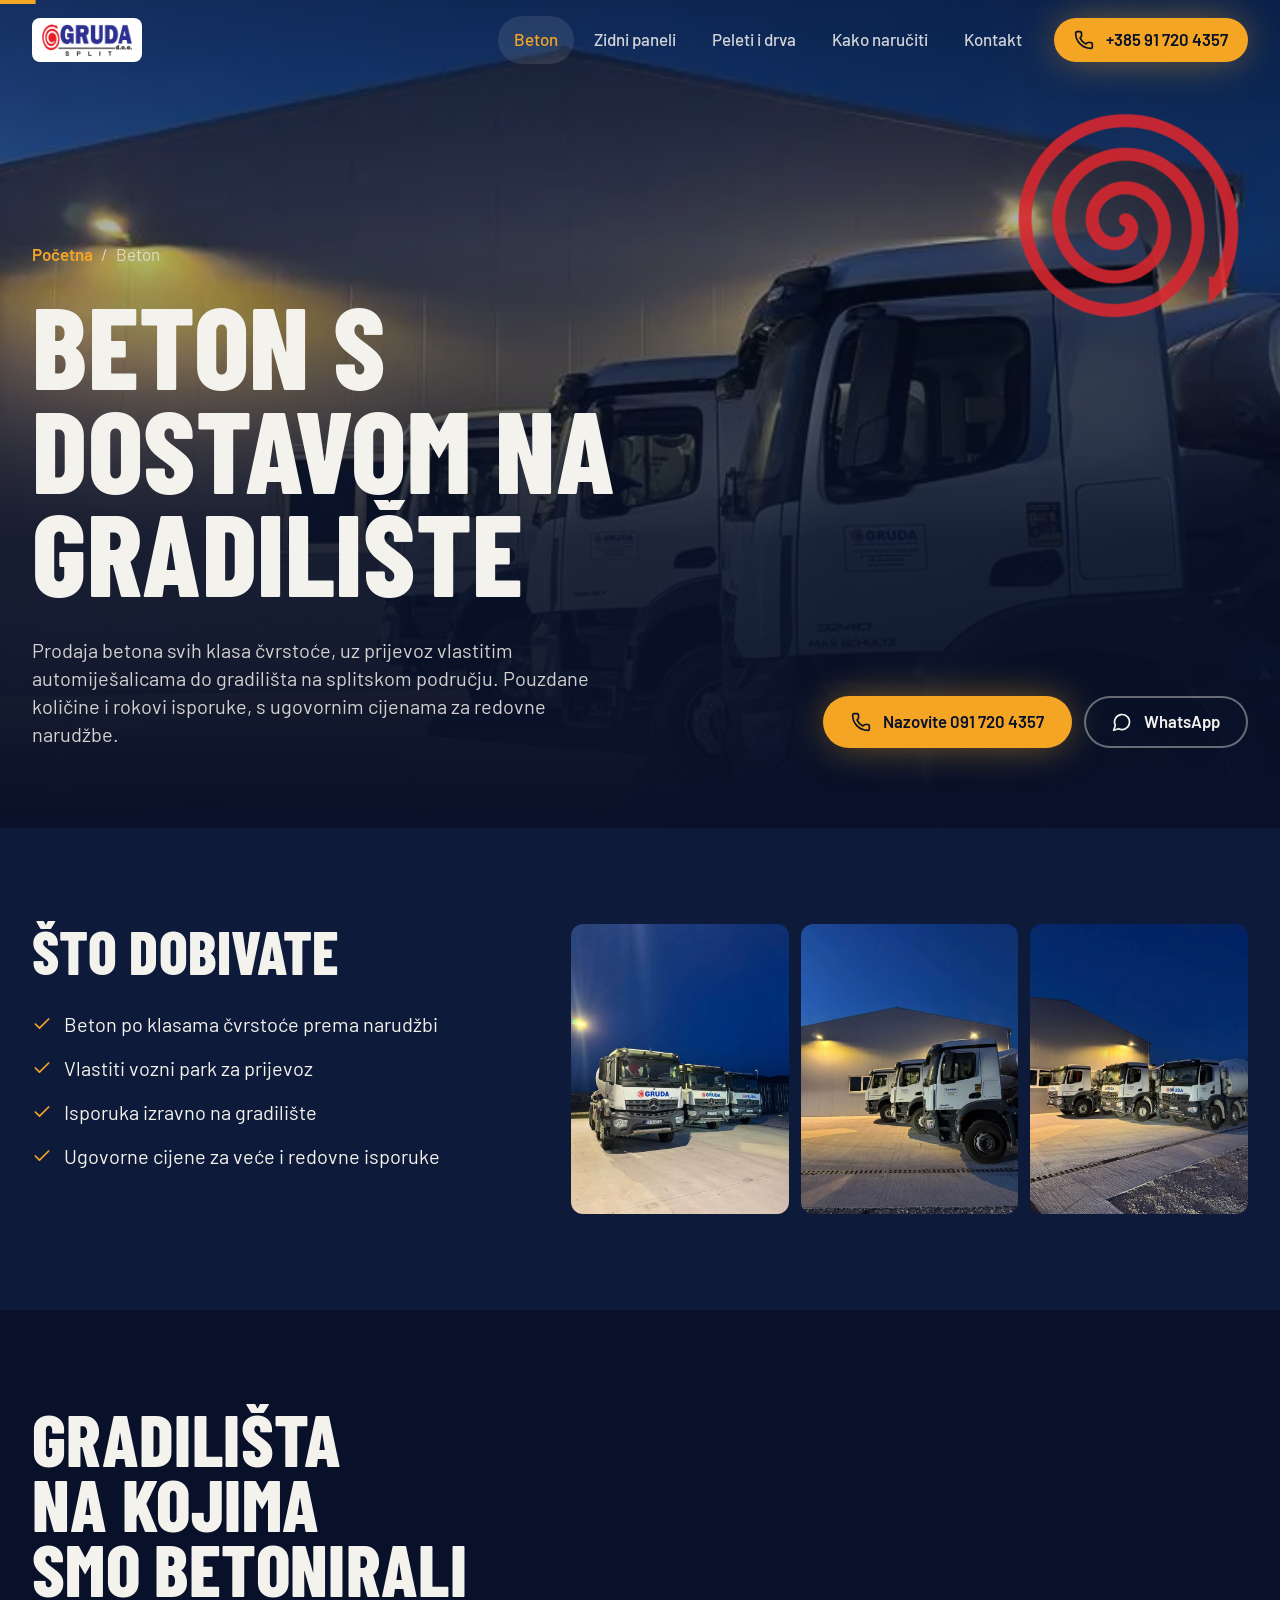
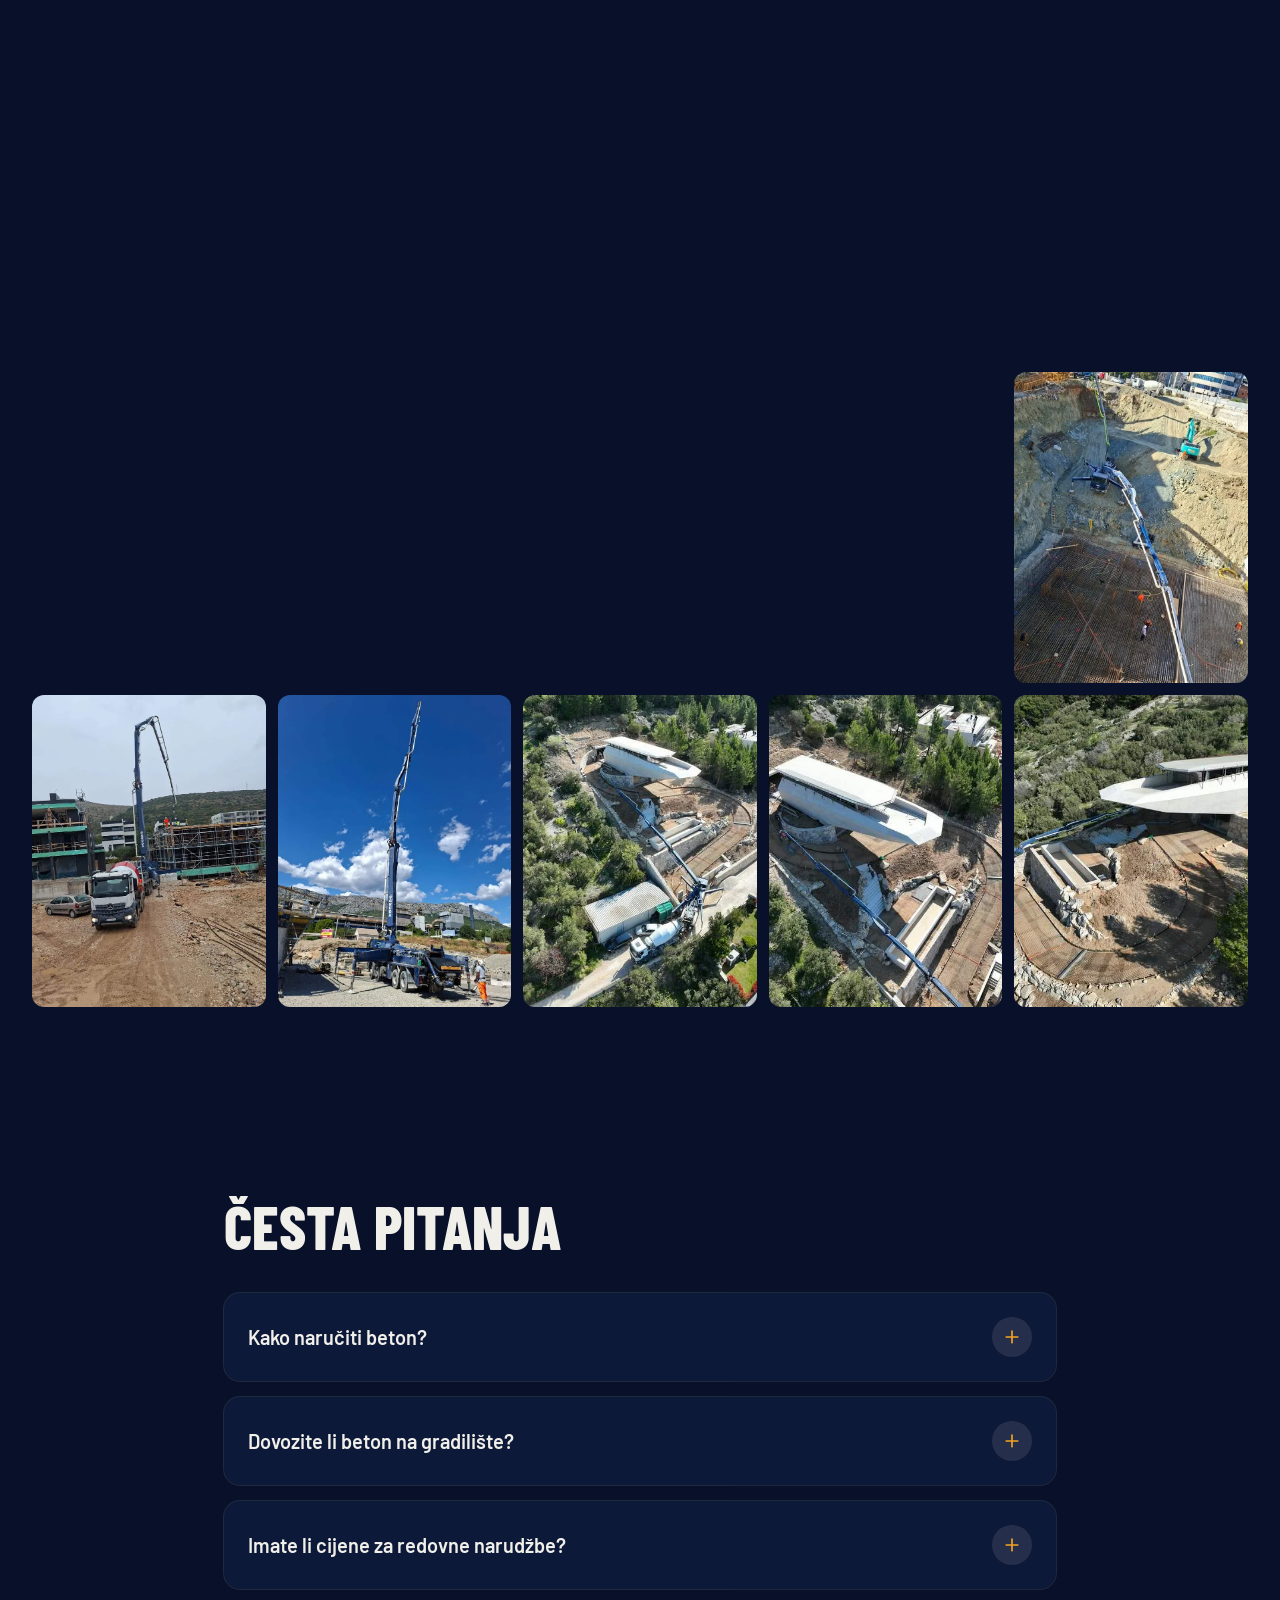
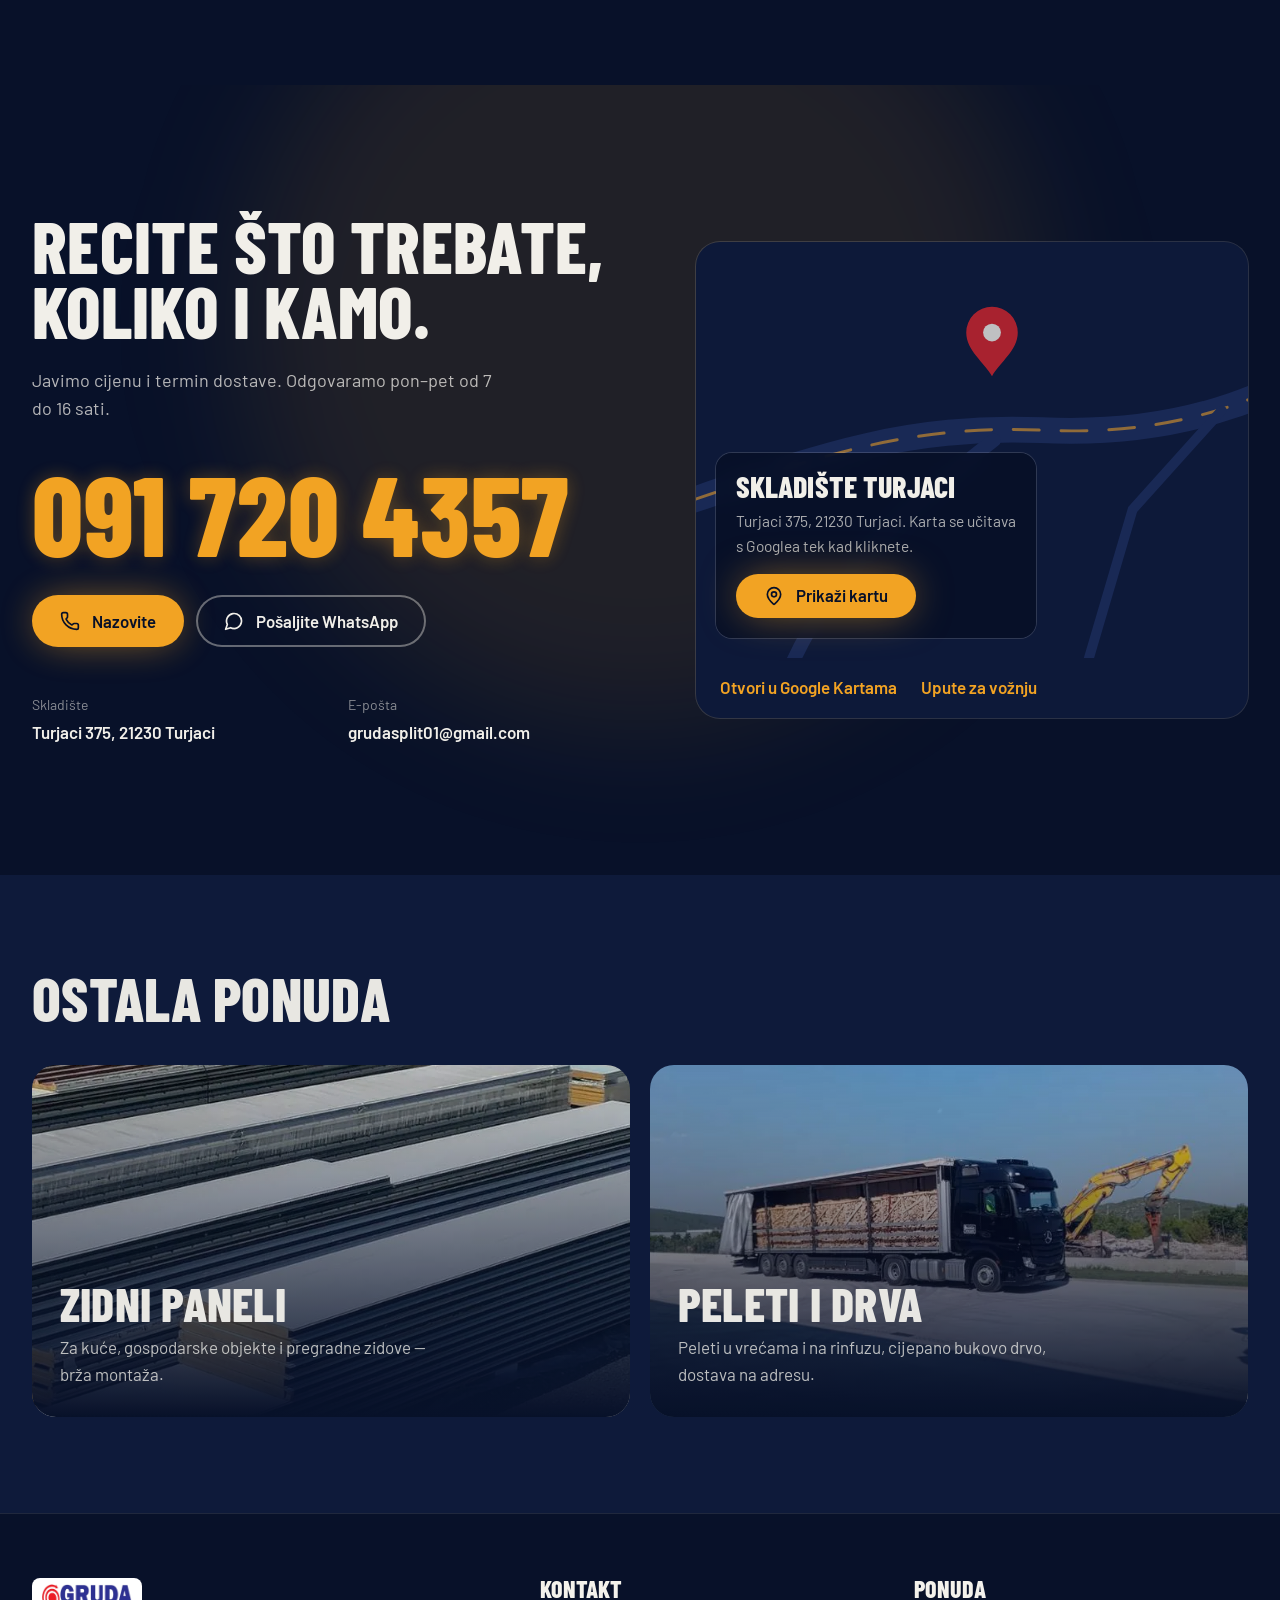
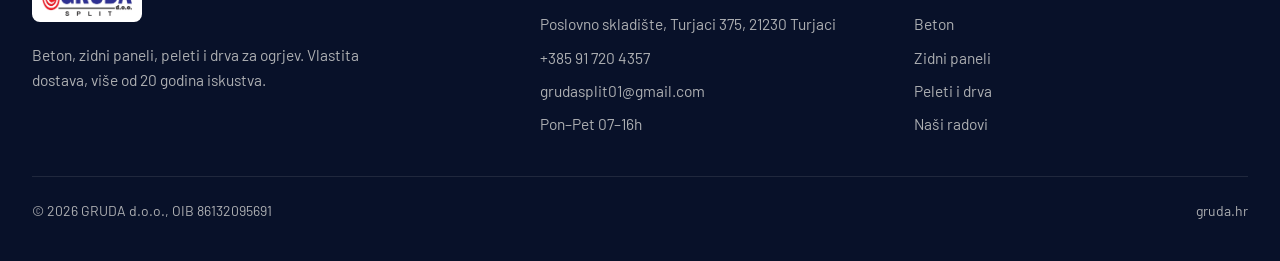
==== commit 04eb6c58: "Autobetonjera → automiješalica (standardni hrvatski) Co-Authored-By: Claude Opus 5.5 <noreply@anthro" ====
--- a/beton/index.html
+++ b/beton/index.html
@@ -3,8 +3,8 @@
 <head>
 <meta charset="utf-8">
 <meta name="viewport" content="width=device-width, initial-scale=1, viewport-fit=cover">
-<title>Beton Split — prodaja i prijevoz autobetonjerama | GRUDA d.o.o.</title>
-<meta name="description" content="Prodaja betona svih klasa čvrstoće s prijevozom vlastitim autobetonjerama do gradilišta na splitskom području. Ugovorne cijene za redovne narudžbe.">
+<title>Beton Split — prodaja i prijevoz automiješalicama | GRUDA d.o.o.</title>
+<meta name="description" content="Prodaja betona svih klasa čvrstoće s prijevozom vlastitim automiješalicama do gradilišta na splitskom području. Ugovorne cijene za redovne narudžbe.">
 <link rel="canonical" href="https://gruda.hr/beton/">
 <meta name="theme-color" content="#0e1a3a">
 <link rel="icon" href="/favicon.ico" sizes="32x32">
@@ -14,8 +14,8 @@
 <meta property="og:site_name" content="GRUDA d.o.o.">
 <meta property="og:locale" content="hr_HR">
 <meta property="og:url" content="https://gruda.hr/beton/">
-<meta property="og:title" content="Beton Split — prodaja i prijevoz autobetonjerama | GRUDA d.o.o.">
-<meta property="og:description" content="Prodaja betona svih klasa čvrstoće s prijevozom vlastitim autobetonjerama do gradilišta na splitskom području. Ugovorne cijene za redovne narudžbe.">
+<meta property="og:title" content="Beton Split — prodaja i prijevoz automiješalicama | GRUDA d.o.o.">
+<meta property="og:description" content="Prodaja betona svih klasa čvrstoće s prijevozom vlastitim automiješalicama do gradilišta na splitskom području. Ugovorne cijene za redovne narudžbe.">
 <meta property="og:image" content="https://gruda.hr/og-image.jpg">
 <meta name="twitter:card" content="summary_large_image">
 <link rel="preload" href="/fonts/barlow-condensed-800-latin.woff2" as="font" type="font/woff2" crossorigin>
@@ -23,7 +23,7 @@
 <script>if(!matchMedia('(prefers-reduced-motion: reduce)').matches){document.documentElement.classList.add('anim');setTimeout(function(){if(!window.gsap)document.documentElement.classList.remove('anim')},4000)}</script>
 <script src="/js/gsap.min.js" defer></script>
 <script src="/js/ScrollTrigger.min.js" defer></script>
-<script type="application/ld+json">[{"@context": "https://schema.org", "@type": "LocalBusiness", "@id": "https://gruda.hr/#tvrtka", "name": "GRUDA d.o.o.", "url": "https://gruda.hr/", "image": "https://gruda.hr/og-image.jpg", "logo": "https://gruda.hr/img/logo.png", "description": "Prodaja i prijevoz betona, zidni paneli te peleti i drva za ogrjev, s vlastitom dostavom na splitskom području.", "telephone": "+385917204357", "email": "grudasplit01@gmail.com", "taxID": "86132095691", "address": {"@type": "PostalAddress", "streetAddress": "Turjaci 375", "addressLocality": "Turjaci", "postalCode": "21230", "addressCountry": "HR"}, "hasMap": "https://www.google.com/maps/place/GRUDA+d.o.o.+Poslovno+skladi%C5%A1te,+375,+21230,+Turjaci,+Hrvatska/data=!4m2!3m1!1s0x134aaf006aa585e5:0x57cebcf8c4d6bbeb!18m1!1e1", "areaServed": "Split i okolica", "numberOfEmployees": {"@type": "QuantitativeValue", "minValue": 20}, "openingHoursSpecification": {"@type": "OpeningHoursSpecification", "dayOfWeek": ["Monday", "Tuesday", "Wednesday", "Thursday", "Friday"], "opens": "07:00", "closes": "16:00"}}, {"@context": "https://schema.org", "@type": "Service", "name": "Beton s dostavom na gradilište", "description": "Prodaja betona svih klasa čvrstoće s prijevozom vlastitim autobetonjerama do gradilišta na splitskom području. Ugovorne cijene za redovne narudžbe.", "provider": {"@id": "https://gruda.hr/#tvrtka"}, "areaServed": "Split i okolica", "url": "https://gruda.hr/beton/"}, {"@context": "https://schema.org", "@type": "FAQPage", "mainEntity": [{"@type": "Question", "name": "Kako naručiti beton?", "acceptedAnswer": {"@type": "Answer", "text": "Nazovite ili pošaljite poruku na WhatsApp: recite klasu betona, približnu količinu, adresu gradilišta i željeni termin. Dogovorimo dostavu i javimo vam cijenu."}}, {"@type": "Question", "name": "Dovozite li beton na gradilište?", "acceptedAnswer": {"@type": "Answer", "text": "Da, vlastitim autobetonjerama izravno na gradilište na splitskom području."}}, {"@type": "Question", "name": "Imate li cijene za redovne narudžbe?", "acceptedAnswer": {"@type": "Answer", "text": "Da, za veće i redovne isporuke dogovaramo ugovorne cijene."}}]}, {"@context": "https://schema.org", "@type": "BreadcrumbList", "itemListElement": [{"@type": "ListItem", "position": 1, "name": "Početna", "item": "https://gruda.hr/"}, {"@type": "ListItem", "position": 2, "name": "Beton", "item": "https://gruda.hr/beton/"}]}]</script>
+<script type="application/ld+json">[{"@context": "https://schema.org", "@type": "LocalBusiness", "@id": "https://gruda.hr/#tvrtka", "name": "GRUDA d.o.o.", "url": "https://gruda.hr/", "image": "https://gruda.hr/og-image.jpg", "logo": "https://gruda.hr/img/logo.png", "description": "Prodaja i prijevoz betona, zidni paneli te peleti i drva za ogrjev, s vlastitom dostavom na splitskom području.", "telephone": "+385917204357", "email": "grudasplit01@gmail.com", "taxID": "86132095691", "address": {"@type": "PostalAddress", "streetAddress": "Turjaci 375", "addressLocality": "Turjaci", "postalCode": "21230", "addressCountry": "HR"}, "hasMap": "https://www.google.com/maps/place/GRUDA+d.o.o.+Poslovno+skladi%C5%A1te,+375,+21230,+Turjaci,+Hrvatska/data=!4m2!3m1!1s0x134aaf006aa585e5:0x57cebcf8c4d6bbeb!18m1!1e1", "areaServed": "Split i okolica", "numberOfEmployees": {"@type": "QuantitativeValue", "minValue": 20}, "openingHoursSpecification": {"@type": "OpeningHoursSpecification", "dayOfWeek": ["Monday", "Tuesday", "Wednesday", "Thursday", "Friday"], "opens": "07:00", "closes": "16:00"}}, {"@context": "https://schema.org", "@type": "Service", "name": "Beton s dostavom na gradilište", "description": "Prodaja betona svih klasa čvrstoće s prijevozom vlastitim automiješalicama do gradilišta na splitskom području. Ugovorne cijene za redovne narudžbe.", "provider": {"@id": "https://gruda.hr/#tvrtka"}, "areaServed": "Split i okolica", "url": "https://gruda.hr/beton/"}, {"@context": "https://schema.org", "@type": "FAQPage", "mainEntity": [{"@type": "Question", "name": "Kako naručiti beton?", "acceptedAnswer": {"@type": "Answer", "text": "Nazovite ili pošaljite poruku na WhatsApp: recite klasu betona, približnu količinu, adresu gradilišta i željeni termin. Dogovorimo dostavu i javimo vam cijenu."}}, {"@type": "Question", "name": "Dovozite li beton na gradilište?", "acceptedAnswer": {"@type": "Answer", "text": "Da, vlastitim automiješalicama izravno na gradilište na splitskom području."}}, {"@type": "Question", "name": "Imate li cijene za redovne narudžbe?", "acceptedAnswer": {"@type": "Answer", "text": "Da, za veće i redovne isporuke dogovaramo ugovorne cijene."}}]}, {"@context": "https://schema.org", "@type": "BreadcrumbList", "itemListElement": [{"@type": "ListItem", "position": 1, "name": "Početna", "item": "https://gruda.hr/"}, {"@type": "ListItem", "position": 2, "name": "Beton", "item": "https://gruda.hr/beton/"}]}]</script>
 </head>
 <body>
 <a href="#sadrzaj" class="sr-only z-[100] bg-reflektor px-4 py-2 text-noc-duboka focus:not-sr-only focus:fixed focus:start-3 focus:top-3">Preskoči na sadržaj</a>
@@ -43,7 +43,7 @@
 <nav aria-label="Putanja" data-hero-dolje class="text-kamion/70"><a href="/" class="font-semibold text-reflektor hover:underline">Početna</a><span class="mx-2">/</span>Beton</nav>
 <h1 class="mt-6 max-w-[14ch] text-[clamp(3.4rem,9vw,8rem)]"><span class="rijec"><span data-rijec>Beton</span></span> <span class="rijec"><span data-rijec>s</span></span> <span class="rijec"><span data-rijec>dostavom</span></span> <span class="rijec"><span data-rijec>na</span></span> <span class="rijec"><span data-rijec>gradilište</span></span></h1>
 <div class="mt-8 grid gap-8 lg:grid-cols-[1.2fr_1fr] lg:items-end">
-<p data-hero-dolje class="max-w-[52ch] text-xl text-kamion/85">Prodaja betona svih klasa čvrstoće, uz prijevoz vlastitim autobetonjerama do gradilišta na splitskom području. Pouzdane količine i rokovi isporuke, s ugovornim cijenama za redovne narudžbe.</p>
+<p data-hero-dolje class="max-w-[52ch] text-xl text-kamion/85">Prodaja betona svih klasa čvrstoće, uz prijevoz vlastitim automiješalicama do gradilišta na splitskom području. Pouzdane količine i rokovi isporuke, s ugovornim cijenama za redovne narudžbe.</p>
 <div data-hero-dolje class="flex flex-wrap gap-3 lg:justify-end"><a class="gumb gumb-svjetlo" href="tel:+385917204357"><svg class="size-5 shrink-0" viewBox="0 0 24 24" fill="none" stroke="currentColor" stroke-width="2" stroke-linecap="round" stroke-linejoin="round" aria-hidden="true" focusable="false"><path d="M13.832 16.568a1 1 0 0 0 1.213-.303l.355-.465A2 2 0 0 1 17 15h3a2 2 0 0 1 2 2v3a2 2 0 0 1-2 2A18 18 0 0 1 2 4a2 2 0 0 1 2-2h3a2 2 0 0 1 2 2v3a2 2 0 0 1-.8 1.6l-.468.351a1 1 0 0 0-.292 1.233 14 14 0 0 0 6.392 6.384"/></svg>Nazovite 091 720 4357</a>
 <a class="gumb gumb-obrub" href="https://wa.me/385917204357" target="_blank" rel="noopener"><svg class="size-5 shrink-0" viewBox="0 0 24 24" fill="none" stroke="currentColor" stroke-width="2" stroke-linecap="round" stroke-linejoin="round" aria-hidden="true" focusable="false"><path d="M7.9 20A9 9 0 1 0 4 16.1L2 22Z"/></svg>WhatsApp</a></div></div>
 </div>
@@ -52,12 +52,12 @@
 
 <section class="overflow-x-clip bg-noc py-24"><div class="mx-auto w-full max-w-[86rem] px-5 sm:px-8 grid gap-14 lg:grid-cols-[1fr_1.4fr]">
 <div><h2 class="text-6xl" data-udji="lijevo">Što dobivate</h2><ul class="mt-8 grid gap-4 text-xl" data-udji><li class="flex items-center gap-3"><svg class="size-5 text-reflektor" viewBox="0 0 24 24" fill="none" stroke="currentColor" stroke-width="2" stroke-linecap="round" stroke-linejoin="round" aria-hidden="true" focusable="false"><path d="M20 6 9 17l-5-5"/></svg>Beton po klasama čvrstoće prema narudžbi</li><li class="flex items-center gap-3"><svg class="size-5 text-reflektor" viewBox="0 0 24 24" fill="none" stroke="currentColor" stroke-width="2" stroke-linecap="round" stroke-linejoin="round" aria-hidden="true" focusable="false"><path d="M20 6 9 17l-5-5"/></svg>Vlastiti vozni park za prijevoz</li><li class="flex items-center gap-3"><svg class="size-5 text-reflektor" viewBox="0 0 24 24" fill="none" stroke="currentColor" stroke-width="2" stroke-linecap="round" stroke-linejoin="round" aria-hidden="true" focusable="false"><path d="M20 6 9 17l-5-5"/></svg>Isporuka izravno na gradilište</li><li class="flex items-center gap-3"><svg class="size-5 text-reflektor" viewBox="0 0 24 24" fill="none" stroke="currentColor" stroke-width="2" stroke-linecap="round" stroke-linejoin="round" aria-hidden="true" focusable="false"><path d="M20 6 9 17l-5-5"/></svg>Ugovorne cijene za veće i redovne isporuke</li></ul></div>
-<div><div class="grid gap-3 grid-cols-2 sm:grid-cols-3" data-galerija><button type="button" aria-label="Povećaj: GRUDA autobetonjera" class="group overflow-hidden rounded-xl" data-udji><picture><source type="image/webp" srcset="/img/beton-1.webp"><img src="/img/beton-1.jpg" alt="GRUDA autobetonjera" width="720" height="960" class="aspect-[3/4] w-full object-cover transition duration-700 group-hover:scale-110 group-hover:brightness-110" loading="lazy" decoding="async" ></picture></button><button type="button" aria-label="Povećaj: GRUDA vozni park" class="group overflow-hidden rounded-xl" data-udji><picture><source type="image/webp" srcset="/img/beton-2.webp"><img src="/img/beton-2.jpg" alt="GRUDA vozni park" width="720" height="960" class="aspect-[3/4] w-full object-cover transition duration-700 group-hover:scale-110 group-hover:brightness-110" loading="lazy" decoding="async" ></picture></button><button type="button" aria-label="Povećaj: GRUDA kamion mješalica" class="group overflow-hidden rounded-xl" data-udji><picture><source type="image/webp" srcset="/img/beton-3.webp"><img src="/img/beton-3.jpg" alt="GRUDA kamion mješalica" width="720" height="960" class="aspect-[3/4] w-full object-cover transition duration-700 group-hover:scale-110 group-hover:brightness-110" loading="lazy" decoding="async" ></picture></button></div></div>
+<div><div class="grid gap-3 grid-cols-2 sm:grid-cols-3" data-galerija><button type="button" aria-label="Povećaj: GRUDA automiješalica" class="group overflow-hidden rounded-xl" data-udji><picture><source type="image/webp" srcset="/img/beton-1.webp"><img src="/img/beton-1.jpg" alt="GRUDA automiješalica" width="720" height="960" class="aspect-[3/4] w-full object-cover transition duration-700 group-hover:scale-110 group-hover:brightness-110" loading="lazy" decoding="async" ></picture></button><button type="button" aria-label="Povećaj: GRUDA vozni park" class="group overflow-hidden rounded-xl" data-udji><picture><source type="image/webp" srcset="/img/beton-2.webp"><img src="/img/beton-2.jpg" alt="GRUDA vozni park" width="720" height="960" class="aspect-[3/4] w-full object-cover transition duration-700 group-hover:scale-110 group-hover:brightness-110" loading="lazy" decoding="async" ></picture></button><button type="button" aria-label="Povećaj: GRUDA kamion mješalica" class="group overflow-hidden rounded-xl" data-udji><picture><source type="image/webp" srcset="/img/beton-3.webp"><img src="/img/beton-3.jpg" alt="GRUDA kamion mješalica" width="720" height="960" class="aspect-[3/4] w-full object-cover transition duration-700 group-hover:scale-110 group-hover:brightness-110" loading="lazy" decoding="async" ></picture></button></div></div>
 </div></section>
 <section id="radovi" class="overflow-x-clip bg-noc-duboka py-24"><div class="mx-auto w-full max-w-[86rem] px-5 sm:px-8">
-<h2 class="mb-12 max-w-[14ch] text-6xl sm:text-7xl" data-udji="lijevo">Gradilišta na kojima smo betonirali</h2><div class="grid gap-3 grid-cols-2 sm:grid-cols-3 lg:grid-cols-5" data-galerija><button type="button" aria-label="Povećaj: Betoniranje krovne ploče, pogled iz zraka" class="group overflow-hidden rounded-xl" data-udji><picture><source type="image/webp" srcset="/img/radovi-01.webp"><img src="/img/radovi-01.jpg" alt="Betoniranje krovne ploče, pogled iz zraka" width="700" height="933" class="aspect-[3/4] w-full object-cover transition duration-700 group-hover:scale-110 group-hover:brightness-110" loading="lazy" decoding="async" ></picture></button><button type="button" aria-label="Povećaj: Pumpa za beton na gradilištu zgrade, pogled s krana" class="group overflow-hidden rounded-xl" data-udji><picture><source type="image/webp" srcset="/img/radovi-02.webp"><img src="/img/radovi-02.jpg" alt="Pumpa za beton na gradilištu zgrade, pogled s krana" width="700" height="933" class="aspect-[3/4] w-full object-cover transition duration-700 group-hover:scale-110 group-hover:brightness-110" loading="lazy" decoding="async" ></picture></button><button type="button" aria-label="Povećaj: Betoniranje u građevinskoj jami u gradu" class="group overflow-hidden rounded-xl" data-udji><picture><source type="image/webp" srcset="/img/radovi-03.webp"><img src="/img/radovi-03.jpg" alt="Betoniranje u građevinskoj jami u gradu" width="700" height="1244" class="aspect-[3/4] w-full object-cover transition duration-700 group-hover:scale-110 group-hover:brightness-110" loading="lazy" decoding="async" ></picture></button><button type="button" aria-label="Povećaj: Betoniranje temelja uz potporni zid građevinske jame" class="group overflow-hidden rounded-xl" data-udji><picture><source type="image/webp" srcset="/img/radovi-04.webp"><img src="/img/radovi-04.jpg" alt="Betoniranje temelja uz potporni zid građevinske jame" width="700" height="1243" class="aspect-[3/4] w-full object-cover transition duration-700 group-hover:scale-110 group-hover:brightness-110" loading="lazy" decoding="async" ></picture></button><button type="button" aria-label="Povećaj: Pumpa spušta beton u duboku građevinsku jamu" class="group overflow-hidden rounded-xl" data-udji><picture><source type="image/webp" srcset="/img/radovi-05.webp"><img src="/img/radovi-05.jpg" alt="Pumpa spušta beton u duboku građevinsku jamu" width="700" height="1243" class="aspect-[3/4] w-full object-cover transition duration-700 group-hover:scale-110 group-hover:brightness-110" loading="lazy" decoding="async" ></picture></button><button type="button" aria-label="Povećaj: Dvije pumpe za beton pri betoniranju ploče uz more" class="group overflow-hidden rounded-xl" data-udji><picture><source type="image/webp" srcset="/img/radovi-06.webp"><img src="/img/radovi-06.jpg" alt="Dvije pumpe za beton pri betoniranju ploče uz more" width="700" height="933" class="aspect-[3/4] w-full object-cover transition duration-700 group-hover:scale-110 group-hover:brightness-110" loading="lazy" decoding="async" ></picture></button><button type="button" aria-label="Povećaj: Autopumpa za beton s razvučenom granom uz toranjski kran" class="group overflow-hidden rounded-xl" data-udji><picture><source type="image/webp" srcset="/img/radovi-07.webp"><img src="/img/radovi-07.jpg" alt="Autopumpa za beton s razvučenom granom uz toranjski kran" width="700" height="1244" class="aspect-[3/4] w-full object-cover transition duration-700 group-hover:scale-110 group-hover:brightness-110" loading="lazy" decoding="async" ></picture></button><button type="button" aria-label="Povećaj: Autopumpa za beton na dnu građevinske jame" class="group overflow-hidden rounded-xl" data-udji><picture><source type="image/webp" srcset="/img/radovi-08.webp"><img src="/img/radovi-08.jpg" alt="Autopumpa za beton na dnu građevinske jame" width="700" height="1515" class="aspect-[3/4] w-full object-cover transition duration-700 group-hover:scale-110 group-hover:brightness-110" loading="lazy" decoding="async" ></picture></button><button type="button" aria-label="Povećaj: Radnici ravnaju svježe izliveni beton" class="group overflow-hidden rounded-xl" data-udji><picture><source type="image/webp" srcset="/img/radovi-09.webp"><img src="/img/radovi-09.jpg" alt="Radnici ravnaju svježe izliveni beton" width="700" height="1244" class="aspect-[3/4] w-full object-cover transition duration-700 group-hover:scale-110 group-hover:brightness-110" loading="lazy" decoding="async" ></picture></button><button type="button" aria-label="Povećaj: Betoniranje temeljne ploče preko armature, pogled odozgo" class="group overflow-hidden rounded-xl" data-udji><picture><source type="image/webp" srcset="/img/radovi-10.webp"><img src="/img/radovi-10.jpg" alt="Betoniranje temeljne ploče preko armature, pogled odozgo" width="700" height="1244" class="aspect-[3/4] w-full object-cover transition duration-700 group-hover:scale-110 group-hover:brightness-110" loading="lazy" decoding="async" ></picture></button><button type="button" aria-label="Povećaj: Autobetonjera i pumpa za beton na gradilištu zgrade" class="group overflow-hidden rounded-xl" data-udji><picture><source type="image/webp" srcset="/img/radovi-11.webp"><img src="/img/radovi-11.jpg" alt="Autobetonjera i pumpa za beton na gradilištu zgrade" width="700" height="1244" class="aspect-[3/4] w-full object-cover transition duration-700 group-hover:scale-110 group-hover:brightness-110" loading="lazy" decoding="async" ></picture></button><button type="button" aria-label="Povećaj: Autopumpa za beton s podignutom granom" class="group overflow-hidden rounded-xl" data-udji><picture><source type="image/webp" srcset="/img/radovi-12.webp"><img src="/img/radovi-12.jpg" alt="Autopumpa za beton s podignutom granom" width="700" height="933" class="aspect-[3/4] w-full object-cover transition duration-700 group-hover:scale-110 group-hover:brightness-110" loading="lazy" decoding="async" ></picture></button><button type="button" aria-label="Povećaj: Betoniranje kuće na padini, snimka iz zraka" class="group overflow-hidden rounded-xl" data-udji><picture><source type="image/webp" srcset="/img/radovi-13.webp"><img src="/img/radovi-13.jpg" alt="Betoniranje kuće na padini, snimka iz zraka" width="700" height="524" class="aspect-[3/4] w-full object-cover transition duration-700 group-hover:scale-110 group-hover:brightness-110" loading="lazy" decoding="async" ></picture></button><button type="button" aria-label="Povećaj: Pumpa za beton dohvaća kuću na padini, snimka iz zraka" class="group overflow-hidden rounded-xl" data-udji><picture><source type="image/webp" srcset="/img/radovi-14.webp"><img src="/img/radovi-14.jpg" alt="Pumpa za beton dohvaća kuću na padini, snimka iz zraka" width="700" height="524" class="aspect-[3/4] w-full object-cover transition duration-700 group-hover:scale-110 group-hover:brightness-110" loading="lazy" decoding="async" ></picture></button><button type="button" aria-label="Povećaj: Betoniranje terase kuće na padini, snimka iz zraka" class="group overflow-hidden rounded-xl" data-udji><picture><source type="image/webp" srcset="/img/radovi-15.webp"><img src="/img/radovi-15.jpg" alt="Betoniranje terase kuće na padini, snimka iz zraka" width="700" height="524" class="aspect-[3/4] w-full object-cover transition duration-700 group-hover:scale-110 group-hover:brightness-110" loading="lazy" decoding="async" ></picture></button></div></div></section>
+<h2 class="mb-12 max-w-[14ch] text-6xl sm:text-7xl" data-udji="lijevo">Gradilišta na kojima smo betonirali</h2><div class="grid gap-3 grid-cols-2 sm:grid-cols-3 lg:grid-cols-5" data-galerija><button type="button" aria-label="Povećaj: Betoniranje krovne ploče, pogled iz zraka" class="group overflow-hidden rounded-xl" data-udji><picture><source type="image/webp" srcset="/img/radovi-01.webp"><img src="/img/radovi-01.jpg" alt="Betoniranje krovne ploče, pogled iz zraka" width="700" height="933" class="aspect-[3/4] w-full object-cover transition duration-700 group-hover:scale-110 group-hover:brightness-110" loading="lazy" decoding="async" ></picture></button><button type="button" aria-label="Povećaj: Pumpa za beton na gradilištu zgrade, pogled s krana" class="group overflow-hidden rounded-xl" data-udji><picture><source type="image/webp" srcset="/img/radovi-02.webp"><img src="/img/radovi-02.jpg" alt="Pumpa za beton na gradilištu zgrade, pogled s krana" width="700" height="933" class="aspect-[3/4] w-full object-cover transition duration-700 group-hover:scale-110 group-hover:brightness-110" loading="lazy" decoding="async" ></picture></button><button type="button" aria-label="Povećaj: Betoniranje u građevinskoj jami u gradu" class="group overflow-hidden rounded-xl" data-udji><picture><source type="image/webp" srcset="/img/radovi-03.webp"><img src="/img/radovi-03.jpg" alt="Betoniranje u građevinskoj jami u gradu" width="700" height="1244" class="aspect-[3/4] w-full object-cover transition duration-700 group-hover:scale-110 group-hover:brightness-110" loading="lazy" decoding="async" ></picture></button><button type="button" aria-label="Povećaj: Betoniranje temelja uz potporni zid građevinske jame" class="group overflow-hidden rounded-xl" data-udji><picture><source type="image/webp" srcset="/img/radovi-04.webp"><img src="/img/radovi-04.jpg" alt="Betoniranje temelja uz potporni zid građevinske jame" width="700" height="1243" class="aspect-[3/4] w-full object-cover transition duration-700 group-hover:scale-110 group-hover:brightness-110" loading="lazy" decoding="async" ></picture></button><button type="button" aria-label="Povećaj: Pumpa spušta beton u duboku građevinsku jamu" class="group overflow-hidden rounded-xl" data-udji><picture><source type="image/webp" srcset="/img/radovi-05.webp"><img src="/img/radovi-05.jpg" alt="Pumpa spušta beton u duboku građevinsku jamu" width="700" height="1243" class="aspect-[3/4] w-full object-cover transition duration-700 group-hover:scale-110 group-hover:brightness-110" loading="lazy" decoding="async" ></picture></button><button type="button" aria-label="Povećaj: Dvije pumpe za beton pri betoniranju ploče uz more" class="group overflow-hidden rounded-xl" data-udji><picture><source type="image/webp" srcset="/img/radovi-06.webp"><img src="/img/radovi-06.jpg" alt="Dvije pumpe za beton pri betoniranju ploče uz more" width="700" height="933" class="aspect-[3/4] w-full object-cover transition duration-700 group-hover:scale-110 group-hover:brightness-110" loading="lazy" decoding="async" ></picture></button><button type="button" aria-label="Povećaj: Autopumpa za beton s razvučenom granom uz toranjski kran" class="group overflow-hidden rounded-xl" data-udji><picture><source type="image/webp" srcset="/img/radovi-07.webp"><img src="/img/radovi-07.jpg" alt="Autopumpa za beton s razvučenom granom uz toranjski kran" width="700" height="1244" class="aspect-[3/4] w-full object-cover transition duration-700 group-hover:scale-110 group-hover:brightness-110" loading="lazy" decoding="async" ></picture></button><button type="button" aria-label="Povećaj: Autopumpa za beton na dnu građevinske jame" class="group overflow-hidden rounded-xl" data-udji><picture><source type="image/webp" srcset="/img/radovi-08.webp"><img src="/img/radovi-08.jpg" alt="Autopumpa za beton na dnu građevinske jame" width="700" height="1515" class="aspect-[3/4] w-full object-cover transition duration-700 group-hover:scale-110 group-hover:brightness-110" loading="lazy" decoding="async" ></picture></button><button type="button" aria-label="Povećaj: Radnici ravnaju svježe izliveni beton" class="group overflow-hidden rounded-xl" data-udji><picture><source type="image/webp" srcset="/img/radovi-09.webp"><img src="/img/radovi-09.jpg" alt="Radnici ravnaju svježe izliveni beton" width="700" height="1244" class="aspect-[3/4] w-full object-cover transition duration-700 group-hover:scale-110 group-hover:brightness-110" loading="lazy" decoding="async" ></picture></button><button type="button" aria-label="Povećaj: Betoniranje temeljne ploče preko armature, pogled odozgo" class="group overflow-hidden rounded-xl" data-udji><picture><source type="image/webp" srcset="/img/radovi-10.webp"><img src="/img/radovi-10.jpg" alt="Betoniranje temeljne ploče preko armature, pogled odozgo" width="700" height="1244" class="aspect-[3/4] w-full object-cover transition duration-700 group-hover:scale-110 group-hover:brightness-110" loading="lazy" decoding="async" ></picture></button><button type="button" aria-label="Povećaj: Automiješalica i pumpa za beton na gradilištu zgrade" class="group overflow-hidden rounded-xl" data-udji><picture><source type="image/webp" srcset="/img/radovi-11.webp"><img src="/img/radovi-11.jpg" alt="Automiješalica i pumpa za beton na gradilištu zgrade" width="700" height="1244" class="aspect-[3/4] w-full object-cover transition duration-700 group-hover:scale-110 group-hover:brightness-110" loading="lazy" decoding="async" ></picture></button><button type="button" aria-label="Povećaj: Autopumpa za beton s podignutom granom" class="group overflow-hidden rounded-xl" data-udji><picture><source type="image/webp" srcset="/img/radovi-12.webp"><img src="/img/radovi-12.jpg" alt="Autopumpa za beton s podignutom granom" width="700" height="933" class="aspect-[3/4] w-full object-cover transition duration-700 group-hover:scale-110 group-hover:brightness-110" loading="lazy" decoding="async" ></picture></button><button type="button" aria-label="Povećaj: Betoniranje kuće na padini, snimka iz zraka" class="group overflow-hidden rounded-xl" data-udji><picture><source type="image/webp" srcset="/img/radovi-13.webp"><img src="/img/radovi-13.jpg" alt="Betoniranje kuće na padini, snimka iz zraka" width="700" height="524" class="aspect-[3/4] w-full object-cover transition duration-700 group-hover:scale-110 group-hover:brightness-110" loading="lazy" decoding="async" ></picture></button><button type="button" aria-label="Povećaj: Pumpa za beton dohvaća kuću na padini, snimka iz zraka" class="group overflow-hidden rounded-xl" data-udji><picture><source type="image/webp" srcset="/img/radovi-14.webp"><img src="/img/radovi-14.jpg" alt="Pumpa za beton dohvaća kuću na padini, snimka iz zraka" width="700" height="524" class="aspect-[3/4] w-full object-cover transition duration-700 group-hover:scale-110 group-hover:brightness-110" loading="lazy" decoding="async" ></picture></button><button type="button" aria-label="Povećaj: Betoniranje terase kuće na padini, snimka iz zraka" class="group overflow-hidden rounded-xl" data-udji><picture><source type="image/webp" srcset="/img/radovi-15.webp"><img src="/img/radovi-15.jpg" alt="Betoniranje terase kuće na padini, snimka iz zraka" width="700" height="524" class="aspect-[3/4] w-full object-cover transition duration-700 group-hover:scale-110 group-hover:brightness-110" loading="lazy" decoding="async" ></picture></button></div></div></section>
 <section class="bg-noc-duboka py-24"><div class="mx-auto w-full max-w-4xl px-5 sm:px-8">
-<h2 class="mb-10 text-6xl" data-udji="lijevo">Česta pitanja</h2><div class="faq grid gap-4"><details class="group rounded-2xl bg-noc p-6 ring-1 ring-kamion/10 open:ring-reflektor/60" data-udji><summary class="flex cursor-pointer list-none items-center justify-between gap-6 text-xl font-semibold">Kako naručiti beton?<span class="faq-znak grid size-10 shrink-0 place-items-center rounded-full bg-kamion/10 text-reflektor transition-transform duration-300"><svg class="size-5" viewBox="0 0 24 24" fill="none" stroke="currentColor" stroke-width="2" stroke-linecap="round" stroke-linejoin="round" aria-hidden="true" focusable="false"><path d="M5 12h14"/><path d="M12 5v14"/></svg></span></summary><p class="mt-4 max-w-[60ch] text-lg text-kamion/75">Nazovite ili pošaljite poruku na WhatsApp: recite klasu betona, približnu količinu, adresu gradilišta i željeni termin. Dogovorimo dostavu i javimo vam cijenu.</p></details><details class="group rounded-2xl bg-noc p-6 ring-1 ring-kamion/10 open:ring-reflektor/60" data-udji><summary class="flex cursor-pointer list-none items-center justify-between gap-6 text-xl font-semibold">Dovozite li beton na gradilište?<span class="faq-znak grid size-10 shrink-0 place-items-center rounded-full bg-kamion/10 text-reflektor transition-transform duration-300"><svg class="size-5" viewBox="0 0 24 24" fill="none" stroke="currentColor" stroke-width="2" stroke-linecap="round" stroke-linejoin="round" aria-hidden="true" focusable="false"><path d="M5 12h14"/><path d="M12 5v14"/></svg></span></summary><p class="mt-4 max-w-[60ch] text-lg text-kamion/75">Da, vlastitim autobetonjerama izravno na gradilište na splitskom području.</p></details><details class="group rounded-2xl bg-noc p-6 ring-1 ring-kamion/10 open:ring-reflektor/60" data-udji><summary class="flex cursor-pointer list-none items-center justify-between gap-6 text-xl font-semibold">Imate li cijene za redovne narudžbe?<span class="faq-znak grid size-10 shrink-0 place-items-center rounded-full bg-kamion/10 text-reflektor transition-transform duration-300"><svg class="size-5" viewBox="0 0 24 24" fill="none" stroke="currentColor" stroke-width="2" stroke-linecap="round" stroke-linejoin="round" aria-hidden="true" focusable="false"><path d="M5 12h14"/><path d="M12 5v14"/></svg></span></summary><p class="mt-4 max-w-[60ch] text-lg text-kamion/75">Da, za veće i redovne isporuke dogovaramo ugovorne cijene.</p></details></div></div></section>
+<h2 class="mb-10 text-6xl" data-udji="lijevo">Česta pitanja</h2><div class="faq grid gap-4"><details class="group rounded-2xl bg-noc p-6 ring-1 ring-kamion/10 open:ring-reflektor/60" data-udji><summary class="flex cursor-pointer list-none items-center justify-between gap-6 text-xl font-semibold">Kako naručiti beton?<span class="faq-znak grid size-10 shrink-0 place-items-center rounded-full bg-kamion/10 text-reflektor transition-transform duration-300"><svg class="size-5" viewBox="0 0 24 24" fill="none" stroke="currentColor" stroke-width="2" stroke-linecap="round" stroke-linejoin="round" aria-hidden="true" focusable="false"><path d="M5 12h14"/><path d="M12 5v14"/></svg></span></summary><p class="mt-4 max-w-[60ch] text-lg text-kamion/75">Nazovite ili pošaljite poruku na WhatsApp: recite klasu betona, približnu količinu, adresu gradilišta i željeni termin. Dogovorimo dostavu i javimo vam cijenu.</p></details><details class="group rounded-2xl bg-noc p-6 ring-1 ring-kamion/10 open:ring-reflektor/60" data-udji><summary class="flex cursor-pointer list-none items-center justify-between gap-6 text-xl font-semibold">Dovozite li beton na gradilište?<span class="faq-znak grid size-10 shrink-0 place-items-center rounded-full bg-kamion/10 text-reflektor transition-transform duration-300"><svg class="size-5" viewBox="0 0 24 24" fill="none" stroke="currentColor" stroke-width="2" stroke-linecap="round" stroke-linejoin="round" aria-hidden="true" focusable="false"><path d="M5 12h14"/><path d="M12 5v14"/></svg></span></summary><p class="mt-4 max-w-[60ch] text-lg text-kamion/75">Da, vlastitim automiješalicama izravno na gradilište na splitskom području.</p></details><details class="group rounded-2xl bg-noc p-6 ring-1 ring-kamion/10 open:ring-reflektor/60" data-udji><summary class="flex cursor-pointer list-none items-center justify-between gap-6 text-xl font-semibold">Imate li cijene za redovne narudžbe?<span class="faq-znak grid size-10 shrink-0 place-items-center rounded-full bg-kamion/10 text-reflektor transition-transform duration-300"><svg class="size-5" viewBox="0 0 24 24" fill="none" stroke="currentColor" stroke-width="2" stroke-linecap="round" stroke-linejoin="round" aria-hidden="true" focusable="false"><path d="M5 12h14"/><path d="M12 5v14"/></svg></span></summary><p class="mt-4 max-w-[60ch] text-lg text-kamion/75">Da, za veće i redovne isporuke dogovaramo ugovorne cijene.</p></details></div></div></section>
 <section id="kontakt" class="relative overflow-hidden bg-noc-duboka py-24 sm:py-32">
 <div class="pointer-events-none absolute -top-40 start-1/2 size-[50rem] -translate-x-1/2 rounded-full bg-reflektor/10 blur-3xl" aria-hidden="true"></div>
 <div class="mx-auto w-full max-w-[86rem] px-5 sm:px-8 relative grid items-center gap-14 lg:grid-cols-[1.1fr_1fr]">
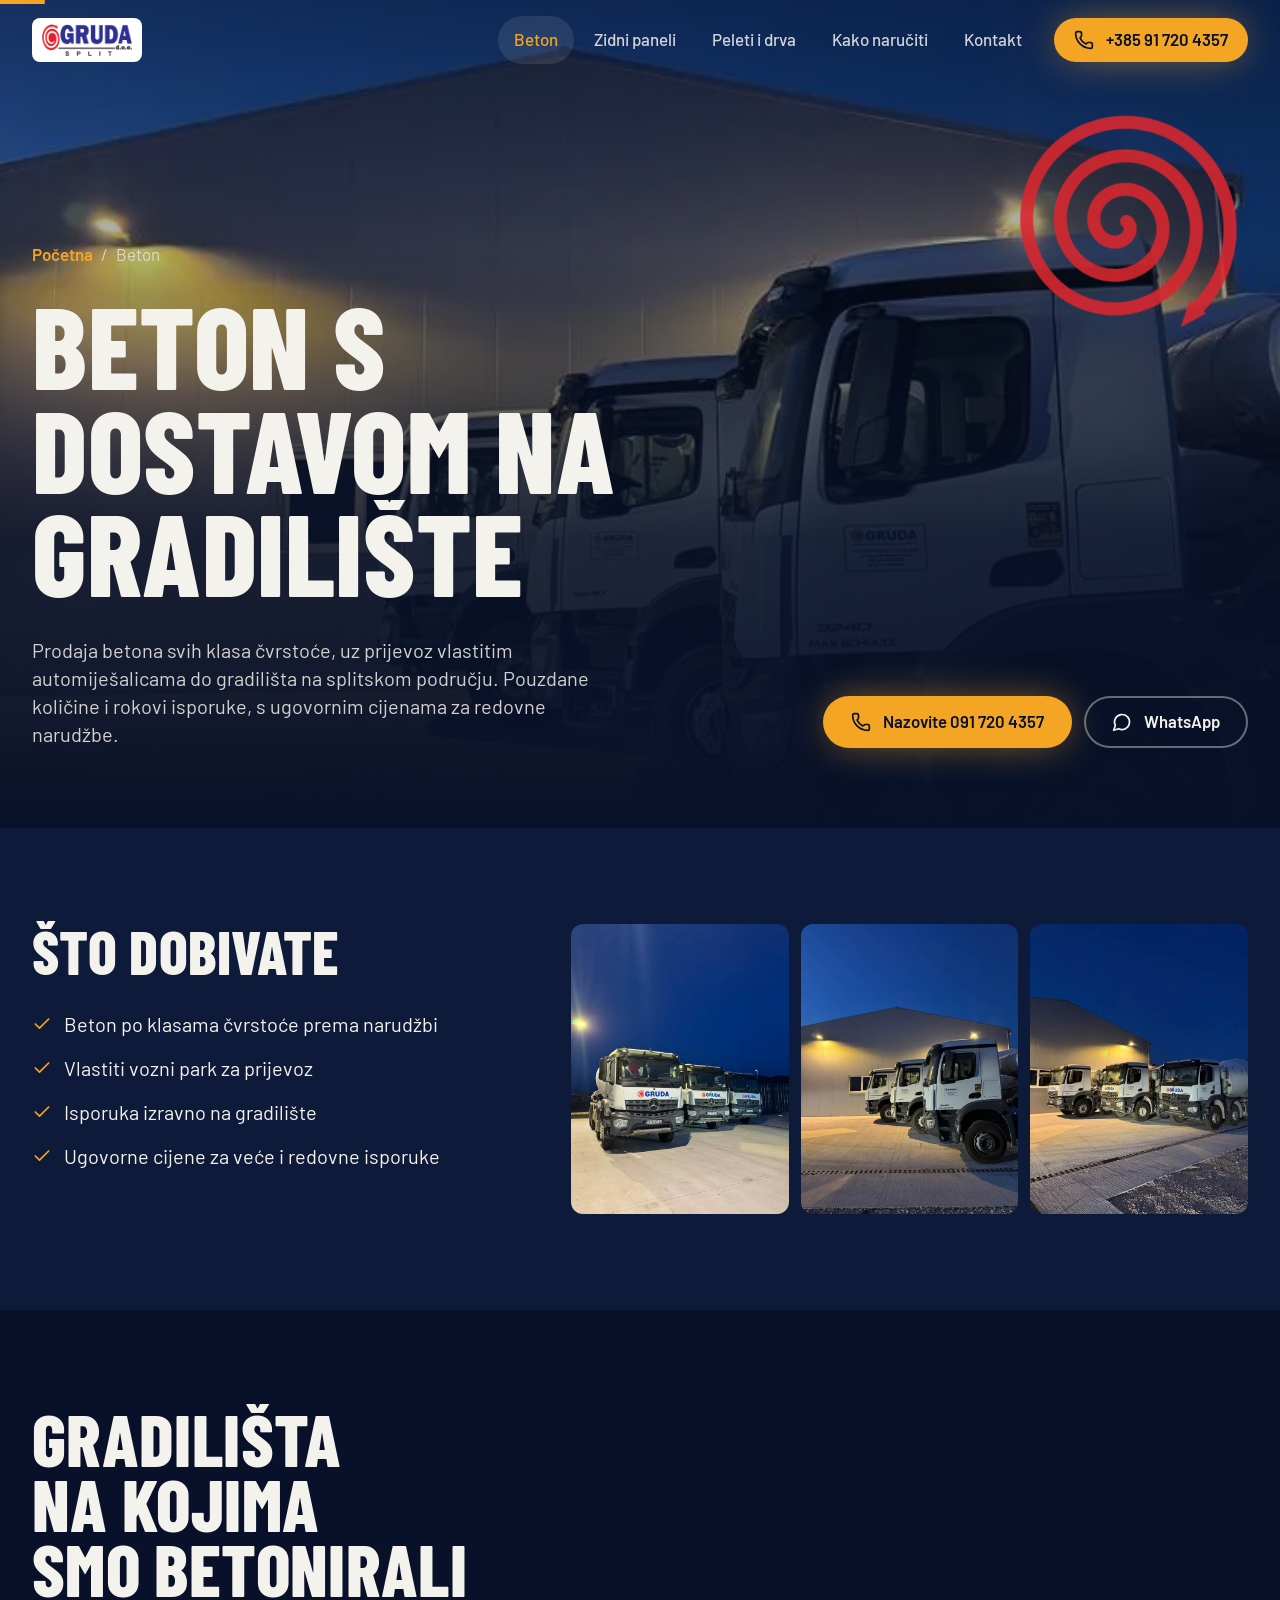
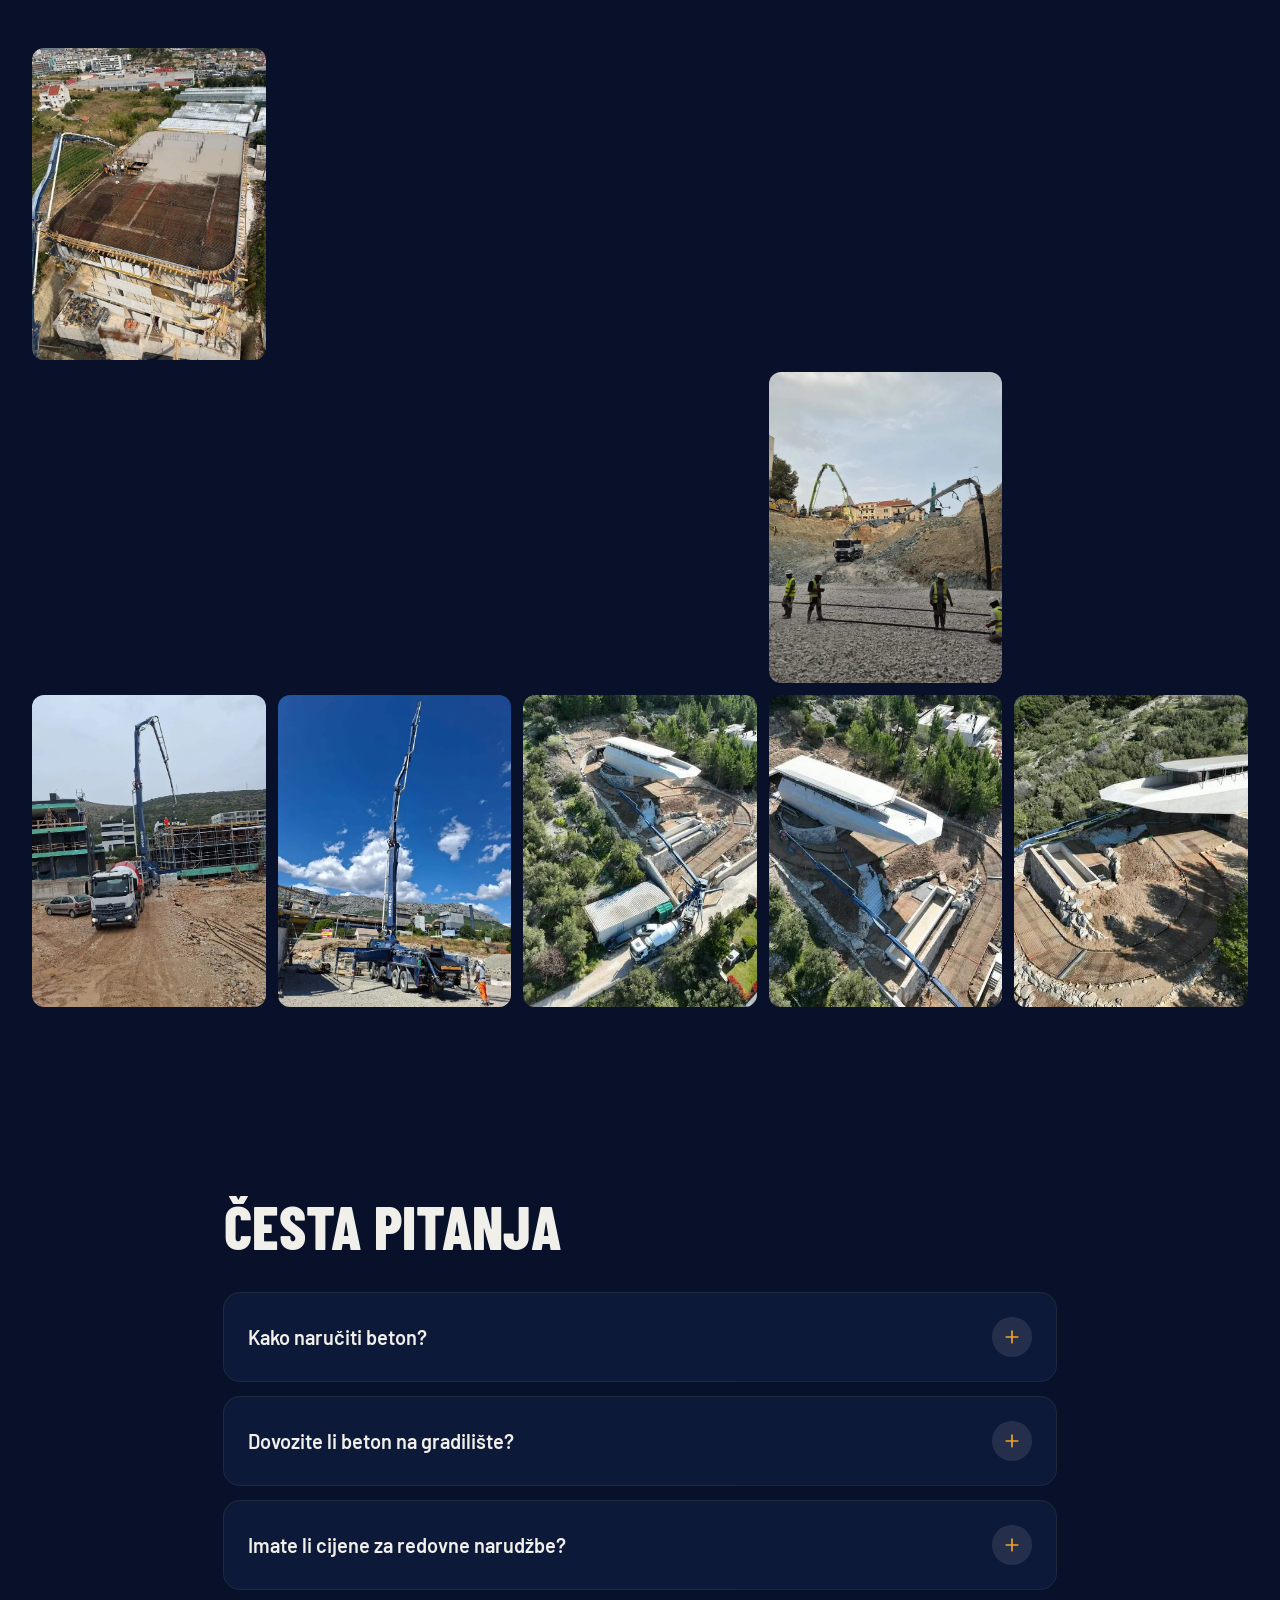
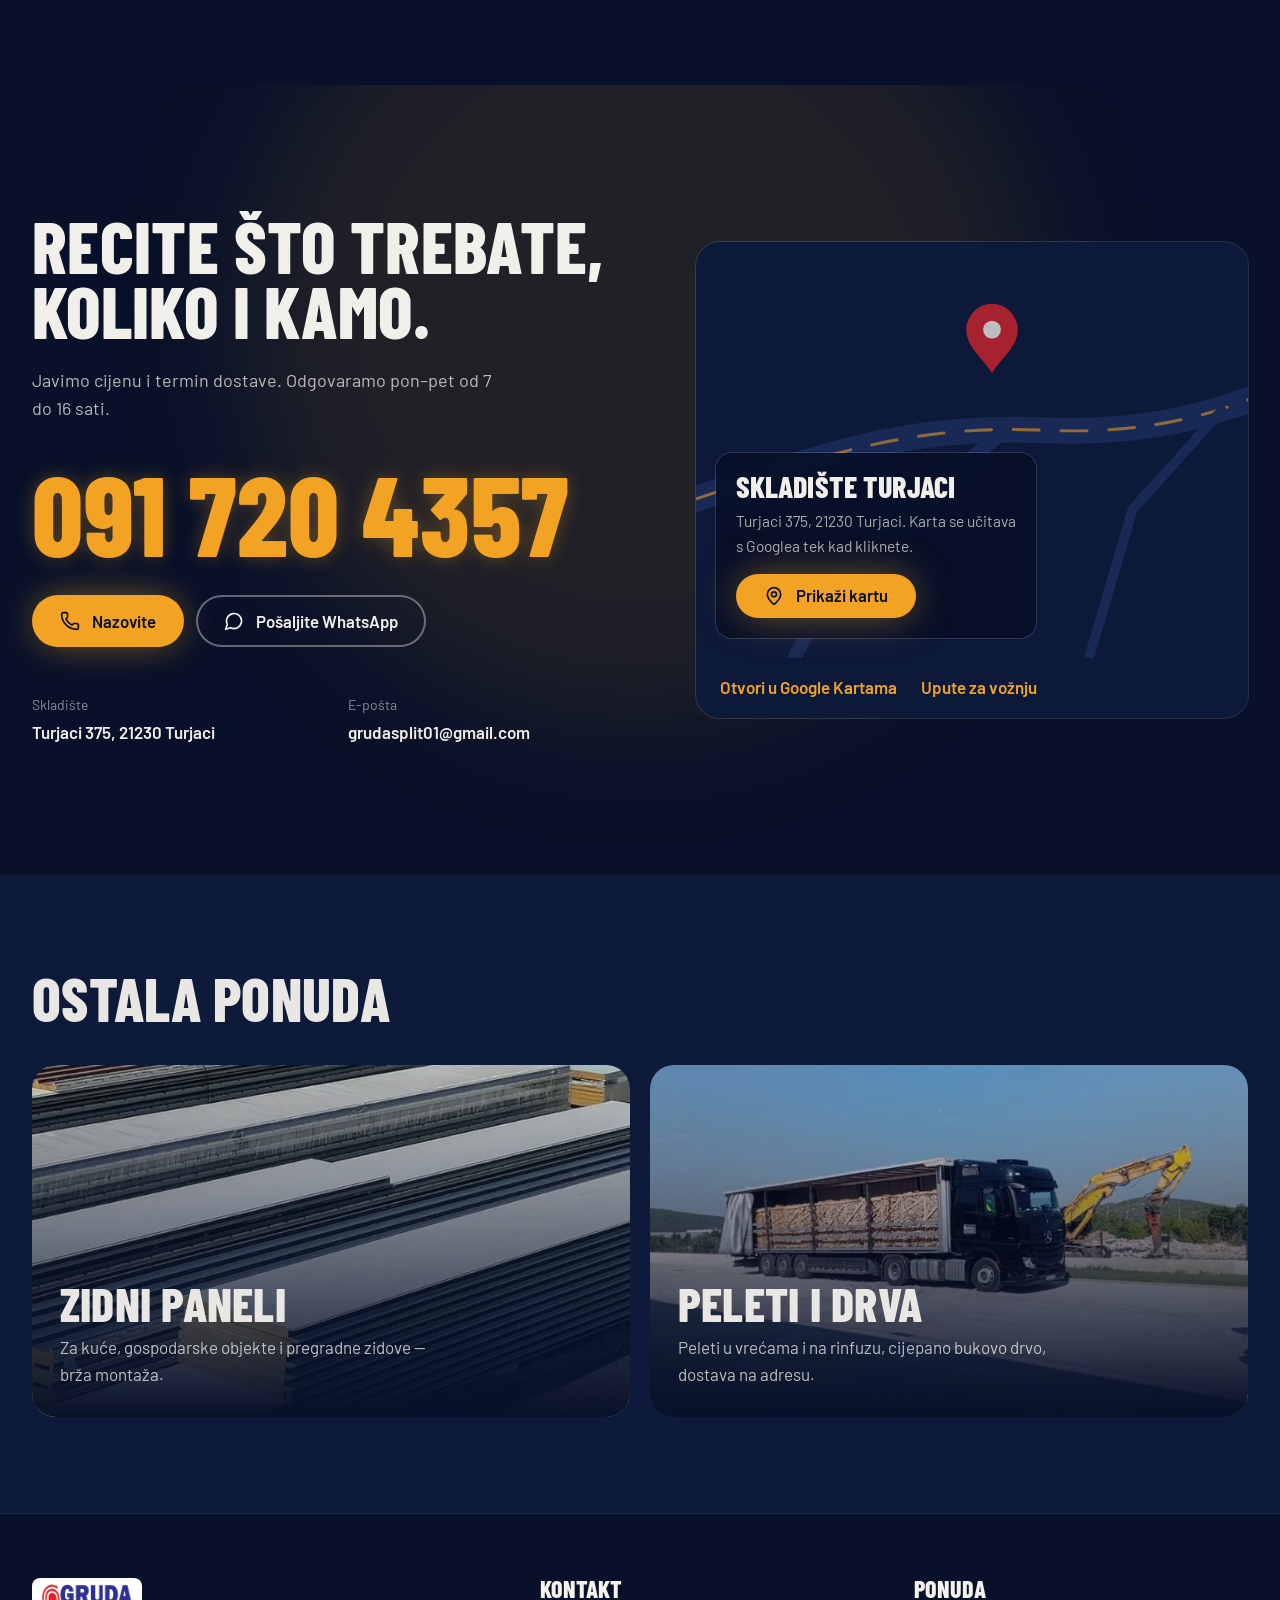
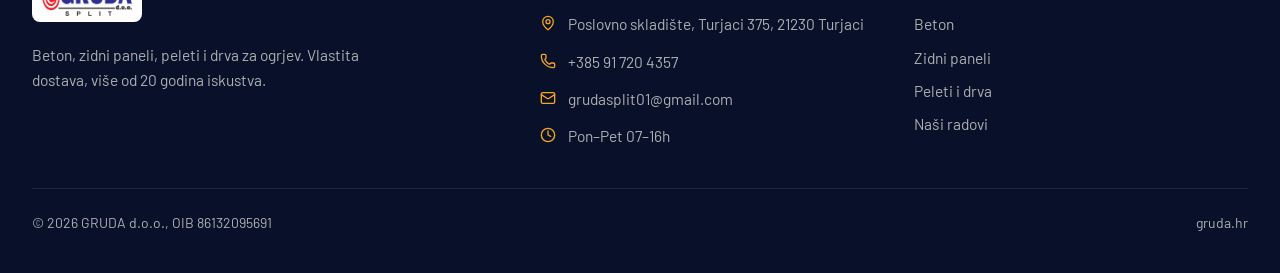
==== commit d2433c82: "Ikone uz kontakt u podnožju (adresa, telefon, e-pošta, radno vrijeme) Co-Authored-By: Claude Opus 5." ====
--- a/beton/index.html
+++ b/beton/index.html
@@ -19,7 +19,7 @@
 <meta property="og:image" content="https://gruda.hr/og-image.jpg">
 <meta name="twitter:card" content="summary_large_image">
 <link rel="preload" href="/fonts/barlow-condensed-800-latin.woff2" as="font" type="font/woff2" crossorigin>
-<link rel="stylesheet" href="/css/app.css?v=c3dbc800">
+<link rel="stylesheet" href="/css/app.css?v=083867c2">
 <script>if(!matchMedia('(prefers-reduced-motion: reduce)').matches){document.documentElement.classList.add('anim');setTimeout(function(){if(!window.gsap)document.documentElement.classList.remove('anim')},4000)}</script>
 <script src="/js/gsap.min.js" defer></script>
 <script src="/js/ScrollTrigger.min.js" defer></script>
@@ -95,9 +95,11 @@
 <div class="grid gap-10 pb-10 md:grid-cols-[1.4fr_1fr_1fr]">
 <div><a href="/" class="inline-flex rounded-lg bg-white px-2.5 py-1.5"><img src="/img/logo.png" alt="GRUDA d.o.o." width="420" height="150" class="h-8 w-auto" loading="lazy"></a>
 <p class="mt-5 max-w-sm">Beton, zidni paneli, peleti i drva za ogrjev. Vlastita dostava, više od 20 godina iskustva.</p></div>
-<div><p class="cesta mb-3 text-2xl text-kamion">Kontakt</p><ul class="space-y-2">
-<li>Poslovno skladište, Turjaci 375, 21230 Turjaci</li><li><a class="hover:text-reflektor" href="tel:+385917204357">+385 91 720 4357</a></li>
-<li><a class="hover:text-reflektor" href="mailto:grudasplit01@gmail.com">grudasplit01@gmail.com</a></li><li>Pon–Pet 07–16h</li></ul></div>
+<div><p class="cesta mb-3 text-2xl text-kamion">Kontakt</p><ul class="space-y-3">
+<li class="flex gap-3"><svg class="mt-1 size-4 shrink-0 text-reflektor" viewBox="0 0 24 24" fill="none" stroke="currentColor" stroke-width="2" stroke-linecap="round" stroke-linejoin="round" aria-hidden="true" focusable="false"><path d="M20 10c0 4.993-5.539 10.193-7.399 11.799a1 1 0 0 1-1.202 0C9.539 20.193 4 14.993 4 10a8 8 0 0 1 16 0"/><circle cx="12" cy="10" r="3"/></svg><span>Poslovno skladište, Turjaci 375, 21230 Turjaci</span></li>
+<li class="flex gap-3"><svg class="mt-1 size-4 shrink-0 text-reflektor" viewBox="0 0 24 24" fill="none" stroke="currentColor" stroke-width="2" stroke-linecap="round" stroke-linejoin="round" aria-hidden="true" focusable="false"><path d="M13.832 16.568a1 1 0 0 0 1.213-.303l.355-.465A2 2 0 0 1 17 15h3a2 2 0 0 1 2 2v3a2 2 0 0 1-2 2A18 18 0 0 1 2 4a2 2 0 0 1 2-2h3a2 2 0 0 1 2 2v3a2 2 0 0 1-.8 1.6l-.468.351a1 1 0 0 0-.292 1.233 14 14 0 0 0 6.392 6.384"/></svg><a class="hover:text-reflektor" href="tel:+385917204357">+385 91 720 4357</a></li>
+<li class="flex gap-3"><svg class="mt-1 size-4 shrink-0 text-reflektor" viewBox="0 0 24 24" fill="none" stroke="currentColor" stroke-width="2" stroke-linecap="round" stroke-linejoin="round" aria-hidden="true" focusable="false"><rect width="20" height="16" x="2" y="4" rx="2"/><path d="m22 7-8.97 5.7a1.94 1.94 0 0 1-2.06 0L2 7"/></svg><a class="hover:text-reflektor" href="mailto:grudasplit01@gmail.com">grudasplit01@gmail.com</a></li>
+<li class="flex gap-3"><svg class="mt-1 size-4 shrink-0 text-reflektor" viewBox="0 0 24 24" fill="none" stroke="currentColor" stroke-width="2" stroke-linecap="round" stroke-linejoin="round" aria-hidden="true" focusable="false"><circle cx="12" cy="12" r="10"/><polyline points="12 6 12 12 16 14"/></svg><span>Pon–Pet 07–16h</span></li></ul></div>
 <div><p class="cesta mb-3 text-2xl text-kamion">Ponuda</p><ul class="space-y-2"><li><a class="hover:text-reflektor" href="/beton/">Beton</a></li><li><a class="hover:text-reflektor" href="/zidni-paneli/">Zidni paneli</a></li><li><a class="hover:text-reflektor" href="/peleti-i-drva/">Peleti i drva</a></li><li><a class="hover:text-reflektor" href="/#radovi">Naši radovi</a></li></ul></div>
 </div>
 <div class="flex flex-wrap justify-between gap-2 border-t border-kamion/10 pt-6 text-sm"><span>© <span id="yr">2026</span> GRUDA d.o.o., OIB 86132095691</span><span>gruda.hr</span></div>
--- a/css/app.css
+++ b/css/app.css
@@ -1,2 +1,2 @@
 /*! tailwindcss v4.3.3 | MIT License | https://tailwindcss.com */
-@layer properties{@supports (((-webkit-hyphens:none)) and (not (margin-trim:inline))) or ((-moz-orient:inline) and (not (color:rgb(from red r g b)))){*,:before,:after,::backdrop{--tw-translate-x:0;--tw-translate-y:0;--tw-translate-z:0;--tw-scale-x:1;--tw-scale-y:1;--tw-scale-z:1;--tw-rotate-x:initial;--tw-rotate-y:initial;--tw-rotate-z:initial;--tw-skew-x:initial;--tw-skew-y:initial;--tw-space-y-reverse:0;--tw-border-style:solid;--tw-gradient-position:initial;--tw-gradient-from:#0000;--tw-gradient-via:#0000;--tw-gradient-to:#0000;--tw-gradient-stops:initial;--tw-gradient-via-stops:initial;--tw-gradient-from-position:0%;--tw-gradient-via-position:50%;--tw-gradient-to-position:100%;--tw-font-weight:initial;--tw-ordinal:initial;--tw-slashed-zero:initial;--tw-numeric-figure:initial;--tw-numeric-spacing:initial;--tw-numeric-fraction:initial;--tw-shadow:0 0 #0000;--tw-shadow-color:initial;--tw-shadow-alpha:100%;--tw-inset-shadow:0 0 #0000;--tw-inset-shadow-color:initial;--tw-inset-shadow-alpha:100%;--tw-ring-color:initial;--tw-ring-shadow:0 0 #0000;--tw-inset-ring-color:initial;--tw-inset-ring-shadow:0 0 #0000;--tw-ring-inset:initial;--tw-ring-offset-width:0px;--tw-ring-offset-color:#fff;--tw-ring-offset-shadow:0 0 #0000;--tw-blur:initial;--tw-brightness:initial;--tw-contrast:initial;--tw-grayscale:initial;--tw-hue-rotate:initial;--tw-invert:initial;--tw-opacity:initial;--tw-saturate:initial;--tw-sepia:initial;--tw-drop-shadow:initial;--tw-drop-shadow-color:initial;--tw-drop-shadow-alpha:100%;--tw-drop-shadow-size:initial;--tw-backdrop-blur:initial;--tw-backdrop-brightness:initial;--tw-backdrop-contrast:initial;--tw-backdrop-grayscale:initial;--tw-backdrop-hue-rotate:initial;--tw-backdrop-invert:initial;--tw-backdrop-opacity:initial;--tw-backdrop-saturate:initial;--tw-backdrop-sepia:initial;--tw-duration:initial;--tw-leading:initial;--tw-tracking:initial;--tw-outline-style:solid}}}@layer theme{:root,:host{--font-sans:"Barlow", ui-sans-serif, system-ui, -apple-system, "Segoe UI", sans-serif;--font-mono:ui-monospace, SFMono-Regular, Menlo, Monaco, Consolas, "Liberation Mono", "Courier New", monospace;--color-white:#fff;--spacing:.25rem;--container-xs:20rem;--container-sm:24rem;--container-4xl:56rem;--text-sm:.875rem;--text-sm--line-height:calc(1.25 / .875);--text-lg:1.125rem;--text-lg--line-height:calc(1.75 / 1.125);--text-xl:1.25rem;--text-xl--line-height:calc(1.75 / 1.25);--text-2xl:1.5rem;--text-2xl--line-height:calc(2 / 1.5);--text-3xl:1.875rem;--text-3xl--line-height:calc(2.25 / 1.875);--text-4xl:2.25rem;--text-4xl--line-height:calc(2.5 / 2.25);--text-5xl:3rem;--text-5xl--line-height:1;--text-6xl:3.75rem;--text-6xl--line-height:1;--text-7xl:4.5rem;--text-7xl--line-height:1;--font-weight-medium:500;--font-weight-semibold:600;--font-weight-extrabold:800;--leading-relaxed:1.625;--radius-md:.375rem;--radius-lg:.5rem;--radius-xl:.75rem;--radius-2xl:1rem;--radius-3xl:1.5rem;--animate-bounce:bounce 1s infinite;--blur-xl:24px;--blur-3xl:64px;--default-transition-duration:.15s;--default-transition-timing-function:cubic-bezier(.4, 0, .2, 1);--default-font-family:var(--font-sans);--default-mono-font-family:var(--font-mono);--font-cesta:"Barlow Condensed", "Arial Narrow", sans-serif;--color-noc:#0e1a3a;--color-noc-duboka:#081129;--color-noc-svijetla:#1a2a57;--color-reflektor:#f5a524;--color-reflektor-svijetli:#ffd07a;--color-kamion:#f4f2ec;--color-spirala:#d7262e}}@layer base{*,:after,:before,::backdrop{box-sizing:border-box;border:0 solid;margin:0;padding:0}::file-selector-button{box-sizing:border-box;border:0 solid;margin:0;padding:0}html,:host{-webkit-text-size-adjust:100%;tab-size:4;line-height:1.5;font-family:var(--default-font-family,-apple-system, BlinkMacSystemFont, "Segoe UI", Roboto, "Helvetica Neue", "Noto Sans", Arial, sans-serif, "Apple Color Emoji", "Segoe UI Emoji", "Segoe UI Symbol", "Noto Color Emoji");font-feature-settings:var(--default-font-feature-settings,normal);font-variation-settings:var(--default-font-variation-settings,normal);-webkit-tap-highlight-color:transparent}hr{height:0;color:inherit;border-top-width:1px}abbr:where([title]){-webkit-text-decoration:underline dotted;text-decoration:underline dotted}h1,h2,h3,h4,h5,h6{font-size:inherit;font-weight:inherit}a{color:inherit;-webkit-text-decoration:inherit;-webkit-text-decoration:inherit;-webkit-text-decoration:inherit;text-decoration:inherit}b,strong{font-weight:bolder}code,kbd,samp,pre{font-family:var(--default-mono-font-family,ui-monospace, SFMono-Regular, Menlo, Monaco, Consolas, "Liberation Mono", "Courier New", monospace);font-feature-settings:var(--default-mono-font-feature-settings,normal);font-variation-settings:var(--default-mono-font-variation-settings,normal);font-size:1em}small{font-size:80%}sub,sup{vertical-align:baseline;font-size:75%;line-height:0;position:relative}sub{bottom:-.25em}sup{top:-.5em}table{text-indent:0;border-color:inherit;border-collapse:collapse}:-moz-focusring:where(:not(iframe)){outline:auto}progress{vertical-align:baseline}summary{display:list-item}ol,ul,menu{list-style:none}img,svg,video,canvas,audio,iframe,embed,object{vertical-align:middle;display:block}img,video{max-width:100%;height:auto}button,input,select,optgroup,textarea{font:inherit;font-feature-settings:inherit;font-variation-settings:inherit;letter-spacing:inherit;color:inherit;opacity:1;background-color:#0000;border-radius:0}::file-selector-button{font:inherit;font-feature-settings:inherit;font-variation-settings:inherit;letter-spacing:inherit;color:inherit;opacity:1;background-color:#0000;border-radius:0}:where(select:is([multiple],[size])) optgroup{font-weight:bolder}:where(select:is([multiple],[size])) optgroup option{padding-inline-start:20px}::file-selector-button{margin-inline-end:4px}::placeholder{opacity:1}@supports (not ((-webkit-appearance:-apple-pay-button))) or (contain-intrinsic-size:1px){::placeholder{color:currentColor}@supports (color:color-mix(in lab, red, red)){::placeholder{color:color-mix(in oklab, currentcolor 50%, transparent)}}}textarea{resize:vertical}::-webkit-search-decoration{-webkit-appearance:none}::-webkit-date-and-time-value{min-height:1lh;text-align:inherit}::-webkit-datetime-edit{display:inline-flex}::-webkit-datetime-edit-fields-wrapper{padding:0}::-webkit-datetime-edit{padding-block:0}::-webkit-datetime-edit-year-field{padding-block:0}::-webkit-datetime-edit-month-field{padding-block:0}::-webkit-datetime-edit-day-field{padding-block:0}::-webkit-datetime-edit-hour-field{padding-block:0}::-webkit-datetime-edit-minute-field{padding-block:0}::-webkit-datetime-edit-second-field{padding-block:0}::-webkit-datetime-edit-millisecond-field{padding-block:0}::-webkit-datetime-edit-meridiem-field{padding-block:0}::-webkit-calendar-picker-indicator{line-height:1}:-moz-ui-invalid{box-shadow:none}button,input:where([type=button],[type=reset],[type=submit]){appearance:button}::file-selector-button{appearance:button}::-webkit-inner-spin-button{height:auto}::-webkit-outer-spin-button{height:auto}[hidden]:where(:not([hidden=until-found])){display:none!important}html{-webkit-tap-highlight-color:transparent}body{background-color:var(--color-noc);font-family:var(--font-sans);--tw-leading:var(--leading-relaxed);font-size:1.0625rem;line-height:var(--leading-relaxed);color:var(--color-kamion);-webkit-font-smoothing:antialiased;-moz-osx-font-smoothing:grayscale;overflow-x:clip}h1,h2,h3,.cesta{font-family:var(--font-cesta);--tw-leading:.9;--tw-font-weight:var(--font-weight-extrabold);line-height:.9;font-weight:var(--font-weight-extrabold);--tw-tracking:.005em;letter-spacing:.005em;text-transform:uppercase;text-wrap:balance}:where(a,button,summary,[tabindex]):focus-visible{outline-style:var(--tw-outline-style);outline-offset:2px;outline-width:3px;outline-color:var(--color-reflektor)}::selection{background-color:var(--color-reflektor);color:var(--color-noc-duboka)}}@layer components{.gumb{min-height:calc(var(--spacing) * 13);justify-content:center;align-items:center;gap:calc(var(--spacing) * 3);padding-inline:calc(var(--spacing) * 7);--tw-font-weight:var(--font-weight-semibold);font-size:1.05rem;font-weight:var(--font-weight-semibold);transition-property:color,background-color,border-color,outline-color,text-decoration-color,fill,stroke,--tw-gradient-from,--tw-gradient-via,--tw-gradient-to,opacity,box-shadow,transform,translate,scale,rotate,filter,-webkit-backdrop-filter,backdrop-filter,display,content-visibility,overlay,pointer-events;transition-timing-function:var(--tw-ease,var(--default-transition-timing-function));transition-duration:var(--tw-duration,var(--default-transition-duration));--tw-duration:.3s;border-radius:3.40282e38px;transition-duration:.3s;display:inline-flex}.gumb svg{width:calc(var(--spacing) * 5);height:calc(var(--spacing) * 5);flex-shrink:0}.gumb-svjetlo{background-color:var(--color-reflektor);color:var(--color-noc-duboka);--tw-shadow:0 0 40px -6px var(--tw-shadow-color,currentcolor);box-shadow:var(--tw-inset-shadow), var(--tw-inset-ring-shadow), var(--tw-ring-offset-shadow), var(--tw-ring-shadow), var(--tw-shadow);--tw-shadow-color:#f5a52499}@supports (color:color-mix(in lab, red, red)){.gumb-svjetlo{--tw-shadow-color:color-mix(in oklab, color-mix(in oklab, var(--color-reflektor) 60%, transparent) var(--tw-shadow-alpha), transparent)}}@media (hover:hover){.gumb-svjetlo:hover{background-color:var(--color-reflektor-svijetli);--tw-shadow-color:#f5a524}@supports (color:color-mix(in lab, red, red)){.gumb-svjetlo:hover{--tw-shadow-color:color-mix(in oklab, var(--color-reflektor) var(--tw-shadow-alpha), transparent)}}}.gumb-obrub{color:var(--color-kamion);--tw-ring-shadow:var(--tw-ring-inset,) 0 0 0 calc(2px + var(--tw-ring-offset-width)) var(--tw-ring-color,currentcolor);box-shadow:var(--tw-inset-shadow), var(--tw-inset-ring-shadow), var(--tw-ring-offset-shadow), var(--tw-ring-shadow), var(--tw-shadow);--tw-ring-color:#f4f2ec66}@supports (color:color-mix(in lab, red, red)){.gumb-obrub{--tw-ring-color:color-mix(in oklab, var(--color-kamion) 40%, transparent)}}.gumb-obrub{--tw-ring-inset:inset}@media (hover:hover){.gumb-obrub:hover{background-color:var(--color-kamion);color:var(--color-noc-duboka)}}.faq summary::-webkit-details-marker{display:none}.faq details[open] .faq-znak{transform:rotate(45deg)}.cesta-crta{stroke-dasharray:26 22}}@layer utilities{.pointer-events-none{pointer-events:none}.sr-only{clip-path:inset(50%);white-space:nowrap;border-width:0;width:1px;height:1px;margin:-1px;padding:0;position:absolute;overflow:hidden}.absolute{position:absolute}.fixed{position:fixed}.relative{position:relative}.sticky{position:sticky}.inset-0{inset:0}.inset-x-0{inset-inline:0}.start-1\/2{inset-inline-start:50%}.start-5{inset-inline-start:calc(var(--spacing) * 5)}.start-6{inset-inline-start:calc(var(--spacing) * 6)}.-end-10{inset-inline-end:calc(var(--spacing) * -10)}.end-4{inset-inline-end:calc(var(--spacing) * 4)}.end-5{inset-inline-end:calc(var(--spacing) * 5)}.end-\[-4rem\]{inset-inline-end:-4rem}.-top-40{top:calc(var(--spacing) * -40)}.top-0{top:0}.top-4{top:calc(var(--spacing) * 4)}.top-6{top:calc(var(--spacing) * 6)}.top-10{top:calc(var(--spacing) * 10)}.top-24{top:calc(var(--spacing) * 24)}.top-full{top:100%}.bottom-0{bottom:0}.bottom-4{bottom:calc(var(--spacing) * 4)}.bottom-5{bottom:calc(var(--spacing) * 5)}.isolate{isolation:isolate}.-z-10{z-index:calc(10 * -1)}.-z-20{z-index:calc(20 * -1)}.z-10{z-index:10}.z-40{z-index:40}.z-50{z-index:50}.z-\[60\]{z-index:60}.z-\[100\]{z-index:100}.m-0{margin:0}.m-5{margin:calc(var(--spacing) * 5)}.mx-2{margin-inline:calc(var(--spacing) * 2)}.mx-auto{margin-inline:auto}.me-auto{margin-inline-end:auto}.mt-1{margin-top:var(--spacing)}.mt-2{margin-top:calc(var(--spacing) * 2)}.mt-4{margin-top:calc(var(--spacing) * 4)}.mt-5{margin-top:calc(var(--spacing) * 5)}.mt-6{margin-top:calc(var(--spacing) * 6)}.mt-7{margin-top:calc(var(--spacing) * 7)}.mt-8{margin-top:calc(var(--spacing) * 8)}.mt-9{margin-top:calc(var(--spacing) * 9)}.mt-10{margin-top:calc(var(--spacing) * 10)}.mt-12{margin-top:calc(var(--spacing) * 12)}.mt-14{margin-top:calc(var(--spacing) * 14)}.mt-16{margin-top:calc(var(--spacing) * 16)}.mt-20{margin-top:calc(var(--spacing) * 20)}.mb-3{margin-bottom:calc(var(--spacing) * 3)}.mb-10{margin-bottom:calc(var(--spacing) * 10)}.mb-12{margin-bottom:calc(var(--spacing) * 12)}.mb-14{margin-bottom:calc(var(--spacing) * 14)}.block{display:block}.flex{display:flex}.grid{display:grid}.hidden{display:none}.inline-flex{display:inline-flex}.aspect-\[3\/4\]{aspect-ratio:3/4}.size-5{width:calc(var(--spacing) * 5);height:calc(var(--spacing) * 5)}.size-6{width:calc(var(--spacing) * 6);height:calc(var(--spacing) * 6)}.size-10{width:calc(var(--spacing) * 10);height:calc(var(--spacing) * 10)}.size-12{width:calc(var(--spacing) * 12);height:calc(var(--spacing) * 12)}.size-48{width:calc(var(--spacing) * 48);height:calc(var(--spacing) * 48)}.size-56{width:calc(var(--spacing) * 56);height:calc(var(--spacing) * 56)}.size-72{width:calc(var(--spacing) * 72);height:calc(var(--spacing) * 72)}.size-\[50rem\]{width:50rem;height:50rem}.size-full{width:100%;height:100%}.h-1{height:var(--spacing)}.h-3{height:calc(var(--spacing) * 3)}.h-8{height:calc(var(--spacing) * 8)}.h-20{height:calc(var(--spacing) * 20)}.h-\[50svh\]{height:50svh}.h-\[62svh\]{height:62svh}.h-auto{height:auto}.max-h-\[calc\(100dvh-11rem\)\]{max-height:calc(100dvh - 11rem)}.min-h-11{min-height:calc(var(--spacing) * 11)}.min-h-\[22rem\]{min-height:22rem}.min-h-\[26rem\]{min-height:26rem}.min-h-\[92svh\]{min-height:92svh}.min-h-\[100svh\]{min-height:100svh}.w-auto{width:auto}.w-full{width:100%}.w-screen{width:100vw}.max-w-4xl{max-width:var(--container-4xl)}.max-w-\[12ch\]{max-width:12ch}.max-w-\[13ch\]{max-width:13ch}.max-w-\[14ch\]{max-width:14ch}.max-w-\[16ch\]{max-width:16ch}.max-w-\[38ch\]{max-width:38ch}.max-w-\[40ch\]{max-width:40ch}.max-w-\[42ch\]{max-width:42ch}.max-w-\[44ch\]{max-width:44ch}.max-w-\[46ch\]{max-width:46ch}.max-w-\[48ch\]{max-width:48ch}.max-w-\[50ch\]{max-width:50ch}.max-w-\[52ch\]{max-width:52ch}.max-w-\[60ch\]{max-width:60ch}.max-w-\[80\%\]{max-width:80%}.max-w-\[86rem\]{max-width:86rem}.max-w-sm{max-width:var(--container-sm)}.max-w-xs{max-width:var(--container-xs)}.shrink-0{flex-shrink:0}.origin-bottom{transform-origin:bottom}.origin-left{transform-origin:0}.-translate-x-1\/2{--tw-translate-x:calc(calc(1 / 2 * 100%) * -1);translate:var(--tw-translate-x) var(--tw-translate-y)}.scale-x-0{--tw-scale-x:0%;scale:var(--tw-scale-x) var(--tw-scale-y)}.transform{transform:var(--tw-rotate-x,) var(--tw-rotate-y,) var(--tw-rotate-z,) var(--tw-skew-x,) var(--tw-skew-y,)}.animate-bounce{animation:var(--animate-bounce)}.cursor-pointer{cursor:pointer}.list-none{list-style-type:none}.grid-cols-2{grid-template-columns:repeat(2,minmax(0,1fr))}.flex-col{flex-direction:column}.flex-wrap{flex-wrap:wrap}.place-items-center{place-items:center}.place-items-end{place-items:end}.items-center{align-items:center}.items-end{align-items:flex-end}.justify-between{justify-content:space-between}.justify-start{justify-content:flex-start}.justify-items-center{justify-items:center}.gap-1{gap:var(--spacing)}.gap-2{gap:calc(var(--spacing) * 2)}.gap-3{gap:calc(var(--spacing) * 3)}.gap-4{gap:calc(var(--spacing) * 4)}.gap-5{gap:calc(var(--spacing) * 5)}.gap-6{gap:calc(var(--spacing) * 6)}.gap-8{gap:calc(var(--spacing) * 8)}.gap-10{gap:calc(var(--spacing) * 10)}.gap-14{gap:calc(var(--spacing) * 14)}:where(.space-y-2>:not(:last-child)){--tw-space-y-reverse:0;margin-block-start:calc(calc(var(--spacing) * 2) * var(--tw-space-y-reverse));margin-block-end:calc(calc(var(--spacing) * 2) * calc(1 - var(--tw-space-y-reverse)))}.gap-x-6{column-gap:calc(var(--spacing) * 6)}.gap-y-2{row-gap:calc(var(--spacing) * 2)}.gap-y-10{row-gap:calc(var(--spacing) * 10)}.overflow-hidden{overflow:hidden}.overflow-x-clip{overflow-x:clip}.rounded-2xl{border-radius:var(--radius-2xl)}.rounded-3xl{border-radius:var(--radius-3xl)}.rounded-full{border-radius:3.40282e38px}.rounded-lg{border-radius:var(--radius-lg)}.rounded-md{border-radius:var(--radius-md)}.rounded-xl{border-radius:var(--radius-xl)}.border-0{border-style:var(--tw-border-style);border-width:0}.border-y{border-block-style:var(--tw-border-style);border-block-width:1px}.border-t{border-top-style:var(--tw-border-style);border-top-width:1px}.border-kamion\/10{border-color:#f4f2ec1a}@supports (color:color-mix(in lab, red, red)){.border-kamion\/10{border-color:color-mix(in oklab, var(--color-kamion) 10%, transparent)}}.border-kamion\/15{border-color:#f4f2ec26}@supports (color:color-mix(in lab, red, red)){.border-kamion\/15{border-color:color-mix(in oklab, var(--color-kamion) 15%, transparent)}}.bg-kamion\/10{background-color:#f4f2ec1a}@supports (color:color-mix(in lab, red, red)){.bg-kamion\/10{background-color:color-mix(in oklab, var(--color-kamion) 10%, transparent)}}.bg-noc{background-color:var(--color-noc)}.bg-noc-duboka{background-color:var(--color-noc-duboka)}.bg-noc-duboka\/60{background-color:#08112999}@supports (color:color-mix(in lab, red, red)){.bg-noc-duboka\/60{background-color:color-mix(in oklab, var(--color-noc-duboka) 60%, transparent)}}.bg-noc-duboka\/90{background-color:#081129e6}@supports (color:color-mix(in lab, red, red)){.bg-noc-duboka\/90{background-color:color-mix(in oklab, var(--color-noc-duboka) 90%, transparent)}}.bg-noc-duboka\/95{background-color:#081129f2}@supports (color:color-mix(in lab, red, red)){.bg-noc-duboka\/95{background-color:color-mix(in oklab, var(--color-noc-duboka) 95%, transparent)}}.bg-noc-svijetla{background-color:var(--color-noc-svijetla)}.bg-reflektor{background-color:var(--color-reflektor)}.bg-reflektor\/10{background-color:#f5a5241a}@supports (color:color-mix(in lab, red, red)){.bg-reflektor\/10{background-color:color-mix(in oklab, var(--color-reflektor) 10%, transparent)}}.bg-white{background-color:var(--color-white)}.bg-gradient-to-t{--tw-gradient-position:to top in oklab;background-image:linear-gradient(var(--tw-gradient-stops))}.bg-\[linear-gradient\(to_top\,\#081129_0\%\,rgb\(8_17_41\/\.85\)_30\%\,rgb\(8_17_41\/\.2\)_65\%\,rgb\(8_17_41\/\.55\)_100\%\)\]{background-image:linear-gradient(#0811298c 0%,#08112933 35%,#081129d9 70%,#081129 100%)}.bg-\[linear-gradient\(to_top\,\#081129_0\%\,rgb\(8_17_41\/\.88\)_35\%\,rgb\(8_17_41\/\.3\)_70\%\,rgb\(8_17_41\/\.6\)_100\%\)\]{background-image:linear-gradient(#08112999 0%,#0811294d 30%,#081129e0 65%,#081129 100%)}.from-noc-duboka{--tw-gradient-from:var(--color-noc-duboka);--tw-gradient-stops:var(--tw-gradient-via-stops,var(--tw-gradient-position), var(--tw-gradient-from) var(--tw-gradient-from-position), var(--tw-gradient-to) var(--tw-gradient-to-position))}.to-transparent{--tw-gradient-to:transparent;--tw-gradient-stops:var(--tw-gradient-via-stops,var(--tw-gradient-position), var(--tw-gradient-from) var(--tw-gradient-from-position), var(--tw-gradient-to) var(--tw-gradient-to-position))}.object-cover{object-fit:cover}.p-2{padding:calc(var(--spacing) * 2)}.p-3{padding:calc(var(--spacing) * 3)}.p-4{padding:calc(var(--spacing) * 4)}.p-5{padding:calc(var(--spacing) * 5)}.p-6{padding:calc(var(--spacing) * 6)}.p-7{padding:calc(var(--spacing) * 7)}.px-2\.5{padding-inline:calc(var(--spacing) * 2.5)}.px-3{padding-inline:calc(var(--spacing) * 3)}.px-4{padding-inline:calc(var(--spacing) * 4)}.px-5{padding-inline:calc(var(--spacing) * 5)}.px-6{padding-inline:calc(var(--spacing) * 6)}.py-1\.5{padding-block:calc(var(--spacing) * 1.5)}.py-2{padding-block:calc(var(--spacing) * 2)}.py-2\.5{padding-block:calc(var(--spacing) * 2.5)}.py-4{padding-block:calc(var(--spacing) * 4)}.py-12{padding-block:calc(var(--spacing) * 12)}.py-16{padding-block:calc(var(--spacing) * 16)}.py-24{padding-block:calc(var(--spacing) * 24)}.py-32{padding-block:calc(var(--spacing) * 32)}.pt-6{padding-top:calc(var(--spacing) * 6)}.pt-16{padding-top:calc(var(--spacing) * 16)}.pt-24{padding-top:calc(var(--spacing) * 24)}.pt-36{padding-top:calc(var(--spacing) * 36)}.pb-6{padding-bottom:calc(var(--spacing) * 6)}.pb-10{padding-bottom:calc(var(--spacing) * 10)}.pb-16{padding-bottom:calc(var(--spacing) * 16)}.pb-28{padding-bottom:calc(var(--spacing) * 28)}.pb-\[10vh\]{padding-bottom:10vh}.pb-\[calc\(\.75rem\+env\(safe-area-inset-bottom\)\)\]{padding-bottom:calc(.75rem + env(safe-area-inset-bottom))}.text-center{text-align:center}.text-start{text-align:start}.text-2xl{font-size:var(--text-2xl);line-height:var(--tw-leading,var(--text-2xl--line-height))}.text-3xl{font-size:var(--text-3xl);line-height:var(--tw-leading,var(--text-3xl--line-height))}.text-4xl{font-size:var(--text-4xl);line-height:var(--tw-leading,var(--text-4xl--line-height))}.text-5xl{font-size:var(--text-5xl);line-height:var(--tw-leading,var(--text-5xl--line-height))}.text-6xl{font-size:var(--text-6xl);line-height:var(--tw-leading,var(--text-6xl--line-height))}.text-7xl{font-size:var(--text-7xl);line-height:var(--tw-leading,var(--text-7xl--line-height))}.text-lg{font-size:var(--text-lg);line-height:var(--tw-leading,var(--text-lg--line-height))}.text-sm{font-size:var(--text-sm);line-height:var(--tw-leading,var(--text-sm--line-height))}.text-xl{font-size:var(--text-xl);line-height:var(--tw-leading,var(--text-xl--line-height))}.text-\[\.97rem\]{font-size:.97rem}.text-\[clamp\(3\.2rem\,13vw\,7rem\)\]{font-size:clamp(3.2rem,13vw,7rem)}.text-\[clamp\(3\.4rem\,9vw\,8rem\)\]{font-size:clamp(3.4rem,9vw,8rem)}.text-\[clamp\(3\.6rem\,7vw\,6\.5rem\)\]{font-size:clamp(3.6rem,7vw,6.5rem)}.text-\[clamp\(3\.6rem\,10vw\,9rem\)\]{font-size:clamp(3.6rem,10vw,9rem)}.font-medium{--tw-font-weight:var(--font-weight-medium);font-weight:var(--font-weight-medium)}.font-semibold{--tw-font-weight:var(--font-weight-semibold);font-weight:var(--font-weight-semibold)}.whitespace-nowrap{white-space:nowrap}.text-kamion{color:var(--color-kamion)}.text-kamion\/55{color:#f4f2ec8c}@supports (color:color-mix(in lab, red, red)){.text-kamion\/55{color:color-mix(in oklab, var(--color-kamion) 55%, transparent)}}.text-kamion\/70{color:#f4f2ecb3}@supports (color:color-mix(in lab, red, red)){.text-kamion\/70{color:color-mix(in oklab, var(--color-kamion) 70%, transparent)}}.text-kamion\/75{color:#f4f2ecbf}@supports (color:color-mix(in lab, red, red)){.text-kamion\/75{color:color-mix(in oklab, var(--color-kamion) 75%, transparent)}}.text-kamion\/80{color:#f4f2eccc}@supports (color:color-mix(in lab, red, red)){.text-kamion\/80{color:color-mix(in oklab, var(--color-kamion) 80%, transparent)}}.text-kamion\/85{color:#f4f2ecd9}@supports (color:color-mix(in lab, red, red)){.text-kamion\/85{color:color-mix(in oklab, var(--color-kamion) 85%, transparent)}}.text-noc-duboka{color:var(--color-noc-duboka)}.text-reflektor{color:var(--color-reflektor)}.text-spirala{color:var(--color-spirala)}.tabular-nums{--tw-numeric-spacing:tabular-nums;font-variant-numeric:var(--tw-ordinal,) var(--tw-slashed-zero,) var(--tw-numeric-figure,) var(--tw-numeric-spacing,) var(--tw-numeric-fraction,)}.opacity-80{opacity:.8}.opacity-90{opacity:.9}.shadow-\[0_-20px_60px_-20px_rgb\(0_0_0\/\.8\)\]{--tw-shadow:0 -20px 60px -20px var(--tw-shadow-color,#000c);box-shadow:var(--tw-inset-shadow), var(--tw-inset-ring-shadow), var(--tw-ring-offset-shadow), var(--tw-ring-shadow), var(--tw-shadow)}.ring-1{--tw-ring-shadow:var(--tw-ring-inset,) 0 0 0 calc(1px + var(--tw-ring-offset-width)) var(--tw-ring-color,currentcolor);box-shadow:var(--tw-inset-shadow), var(--tw-inset-ring-shadow), var(--tw-ring-offset-shadow), var(--tw-ring-shadow), var(--tw-shadow)}.ring-kamion\/10{--tw-ring-color:#f4f2ec1a}@supports (color:color-mix(in lab, red, red)){.ring-kamion\/10{--tw-ring-color:color-mix(in oklab, var(--color-kamion) 10%, transparent)}}.ring-kamion\/15{--tw-ring-color:#f4f2ec26}@supports (color:color-mix(in lab, red, red)){.ring-kamion\/15{--tw-ring-color:color-mix(in oklab, var(--color-kamion) 15%, transparent)}}.ring-kamion\/25{--tw-ring-color:#f4f2ec40}@supports (color:color-mix(in lab, red, red)){.ring-kamion\/25{--tw-ring-color:color-mix(in oklab, var(--color-kamion) 25%, transparent)}}.ring-kamion\/30{--tw-ring-color:#f4f2ec4d}@supports (color:color-mix(in lab, red, red)){.ring-kamion\/30{--tw-ring-color:color-mix(in oklab, var(--color-kamion) 30%, transparent)}}.blur-3xl{--tw-blur:blur(var(--blur-3xl));filter:var(--tw-blur,) var(--tw-brightness,) var(--tw-contrast,) var(--tw-grayscale,) var(--tw-hue-rotate,) var(--tw-invert,) var(--tw-saturate,) var(--tw-sepia,) var(--tw-drop-shadow,)}.drop-shadow-\[0_2px_12px_rgb\(0_0_0\/\.8\)\]{--tw-drop-shadow-size:drop-shadow(0 2px 12px var(--tw-drop-shadow-color,#000c));--tw-drop-shadow:var(--tw-drop-shadow-size);filter:var(--tw-blur,) var(--tw-brightness,) var(--tw-contrast,) var(--tw-grayscale,) var(--tw-hue-rotate,) var(--tw-invert,) var(--tw-saturate,) var(--tw-sepia,) var(--tw-drop-shadow,)}.drop-shadow-\[0_30px_40px_rgb\(0_0_0\/\.55\)\]{--tw-drop-shadow-size:drop-shadow(0 30px 40px var(--tw-drop-shadow-color,#0000008c));--tw-drop-shadow:var(--tw-drop-shadow-size);filter:var(--tw-blur,) var(--tw-brightness,) var(--tw-contrast,) var(--tw-grayscale,) var(--tw-hue-rotate,) var(--tw-invert,) var(--tw-saturate,) var(--tw-sepia,) var(--tw-drop-shadow,)}.backdrop-blur{--tw-backdrop-blur:blur(8px);-webkit-backdrop-filter:var(--tw-backdrop-blur,) var(--tw-backdrop-brightness,) var(--tw-backdrop-contrast,) var(--tw-backdrop-grayscale,) var(--tw-backdrop-hue-rotate,) var(--tw-backdrop-invert,) var(--tw-backdrop-opacity,) var(--tw-backdrop-saturate,) var(--tw-backdrop-sepia,);backdrop-filter:var(--tw-backdrop-blur,) var(--tw-backdrop-brightness,) var(--tw-backdrop-contrast,) var(--tw-backdrop-grayscale,) var(--tw-backdrop-hue-rotate,) var(--tw-backdrop-invert,) var(--tw-backdrop-opacity,) var(--tw-backdrop-saturate,) var(--tw-backdrop-sepia,)}.backdrop-blur-xl{--tw-backdrop-blur:blur(var(--blur-xl));-webkit-backdrop-filter:var(--tw-backdrop-blur,) var(--tw-backdrop-brightness,) var(--tw-backdrop-contrast,) var(--tw-backdrop-grayscale,) var(--tw-backdrop-hue-rotate,) var(--tw-backdrop-invert,) var(--tw-backdrop-opacity,) var(--tw-backdrop-saturate,) var(--tw-backdrop-sepia,);backdrop-filter:var(--tw-backdrop-blur,) var(--tw-backdrop-brightness,) var(--tw-backdrop-contrast,) var(--tw-backdrop-grayscale,) var(--tw-backdrop-hue-rotate,) var(--tw-backdrop-invert,) var(--tw-backdrop-opacity,) var(--tw-backdrop-saturate,) var(--tw-backdrop-sepia,)}.transition{transition-property:color,background-color,border-color,outline-color,text-decoration-color,fill,stroke,--tw-gradient-from,--tw-gradient-via,--tw-gradient-to,opacity,box-shadow,transform,translate,scale,rotate,filter,-webkit-backdrop-filter,backdrop-filter,display,content-visibility,overlay,pointer-events;transition-timing-function:var(--tw-ease,var(--default-transition-timing-function));transition-duration:var(--tw-duration,var(--default-transition-duration))}.transition-\[background-color\,box-shadow\,backdrop-filter\]{transition-property:background-color,box-shadow,-webkit-backdrop-filter,backdrop-filter;transition-timing-function:var(--tw-ease,var(--default-transition-timing-function));transition-duration:var(--tw-duration,var(--default-transition-duration))}.transition-transform{transition-property:transform,translate,scale,rotate;transition-timing-function:var(--tw-ease,var(--default-transition-timing-function));transition-duration:var(--tw-duration,var(--default-transition-duration))}.duration-300{--tw-duration:.3s;transition-duration:.3s}.duration-500{--tw-duration:.5s;transition-duration:.5s}.duration-700{--tw-duration:.7s;transition-duration:.7s}@media (hover:hover){.group-hover\:scale-110:is(:where(.group):hover *){--tw-scale-x:110%;--tw-scale-y:110%;--tw-scale-z:110%;scale:var(--tw-scale-x) var(--tw-scale-y)}.group-hover\:brightness-110:is(:where(.group):hover *){--tw-brightness:brightness(110%);filter:var(--tw-blur,) var(--tw-brightness,) var(--tw-contrast,) var(--tw-grayscale,) var(--tw-hue-rotate,) var(--tw-invert,) var(--tw-saturate,) var(--tw-sepia,) var(--tw-drop-shadow,)}}.group-\[\.upaljeno\]\:text-noc-duboka:is(:where(.group).upaljeno *){color:var(--color-noc-duboka)}.group-\[\.upaljeno\]\:text-noc-duboka\/80:is(:where(.group).upaljeno *){color:#081129cc}@supports (color:color-mix(in lab, red, red)){.group-\[\.upaljeno\]\:text-noc-duboka\/80:is(:where(.group).upaljeno *){color:color-mix(in oklab, var(--color-noc-duboka) 80%, transparent)}}.first\:mt-0:first-child{margin-top:0}.open\:ring-reflektor\/60:is([open],:popover-open,:open){--tw-ring-color:#f5a52499}@supports (color:color-mix(in lab, red, red)){.open\:ring-reflektor\/60:is([open],:popover-open,:open){--tw-ring-color:color-mix(in oklab, var(--color-reflektor) 60%, transparent)}}@media (hover:hover){.hover\:bg-kamion\/10:hover{background-color:#f4f2ec1a}@supports (color:color-mix(in lab, red, red)){.hover\:bg-kamion\/10:hover{background-color:color-mix(in oklab, var(--color-kamion) 10%, transparent)}}.hover\:bg-kamion\/20:hover{background-color:#f4f2ec33}@supports (color:color-mix(in lab, red, red)){.hover\:bg-kamion\/20:hover{background-color:color-mix(in oklab, var(--color-kamion) 20%, transparent)}}.hover\:text-reflektor:hover{color:var(--color-reflektor)}.hover\:underline:hover{text-decoration-line:underline}}.focus\:not-sr-only:focus{clip-path:none;white-space:normal;width:auto;height:auto;margin:0;padding:0;position:static;overflow:visible}.focus\:fixed:focus{position:fixed}.focus\:start-3:focus{inset-inline-start:calc(var(--spacing) * 3)}.focus\:top-3:focus{top:calc(var(--spacing) * 3)}.data-\[scrolled\=1\]\:bg-noc-duboka\/85[data-scrolled="1"]{background-color:#081129d9}@supports (color:color-mix(in lab, red, red)){.data-\[scrolled\=1\]\:bg-noc-duboka\/85[data-scrolled="1"]{background-color:color-mix(in oklab, var(--color-noc-duboka) 85%, transparent)}}.data-\[scrolled\=1\]\:shadow-\[0_10px_40px_-10px_rgb\(0_0_0\/\.6\)\][data-scrolled="1"]{--tw-shadow:0 10px 40px -10px var(--tw-shadow-color,#0009);box-shadow:var(--tw-inset-shadow), var(--tw-inset-ring-shadow), var(--tw-ring-offset-shadow), var(--tw-ring-shadow), var(--tw-shadow)}.data-\[scrolled\=1\]\:backdrop-blur-xl[data-scrolled="1"]{--tw-backdrop-blur:blur(var(--blur-xl));-webkit-backdrop-filter:var(--tw-backdrop-blur,) var(--tw-backdrop-brightness,) var(--tw-backdrop-contrast,) var(--tw-backdrop-grayscale,) var(--tw-backdrop-hue-rotate,) var(--tw-backdrop-invert,) var(--tw-backdrop-opacity,) var(--tw-backdrop-saturate,) var(--tw-backdrop-sepia,);backdrop-filter:var(--tw-backdrop-blur,) var(--tw-backdrop-brightness,) var(--tw-backdrop-contrast,) var(--tw-backdrop-grayscale,) var(--tw-backdrop-hue-rotate,) var(--tw-backdrop-invert,) var(--tw-backdrop-opacity,) var(--tw-backdrop-saturate,) var(--tw-backdrop-sepia,)}@media (min-width:40rem){.sm\:end-8{inset-inline-end:calc(var(--spacing) * 8)}.sm\:top-1\/2{top:50%}.sm\:bottom-auto{bottom:auto}.sm\:size-64{width:calc(var(--spacing) * 64);height:calc(var(--spacing) * 64)}.sm\:size-72{width:calc(var(--spacing) * 72);height:calc(var(--spacing) * 72)}.sm\:-translate-y-1\/2{--tw-translate-y:calc(calc(1 / 2 * 100%) * -1);translate:var(--tw-translate-x) var(--tw-translate-y)}.sm\:grid-cols-2{grid-template-columns:repeat(2,minmax(0,1fr))}.sm\:grid-cols-3{grid-template-columns:repeat(3,minmax(0,1fr))}.sm\:p-6{padding:calc(var(--spacing) * 6)}.sm\:px-8{padding-inline:calc(var(--spacing) * 8)}.sm\:px-20{padding-inline:calc(var(--spacing) * 20)}.sm\:py-32{padding-block:calc(var(--spacing) * 32)}.sm\:pb-20{padding-bottom:calc(var(--spacing) * 20)}.sm\:pb-24{padding-bottom:calc(var(--spacing) * 24)}.sm\:text-4xl{font-size:var(--text-4xl);line-height:var(--tw-leading,var(--text-4xl--line-height))}.sm\:text-7xl{font-size:var(--text-7xl);line-height:var(--tw-leading,var(--text-7xl--line-height))}}@media (min-width:48rem){.md\:grid-cols-2{grid-template-columns:repeat(2,minmax(0,1fr))}.md\:grid-cols-\[1\.4fr_1fr_1fr\]{grid-template-columns:1.4fr 1fr 1fr}}@media (min-width:64rem){.lg\:absolute{position:absolute}.lg\:static{position:static}.lg\:inset-x-0{inset-inline:0}.lg\:top-24{top:calc(var(--spacing) * 24)}.lg\:top-28{top:calc(var(--spacing) * 28)}.lg\:z-10{z-index:10}.lg\:flex{display:flex}.lg\:hidden{display:none}.lg\:inline-flex{display:inline-flex}.lg\:size-96{width:calc(var(--spacing) * 96);height:calc(var(--spacing) * 96)}.lg\:h-\[70svh\]{height:70svh}.lg\:w-\[min\(84vw\,78rem\)\]{width:min(84vw,78rem)}.lg\:grid-cols-4{grid-template-columns:repeat(4,minmax(0,1fr))}.lg\:grid-cols-5{grid-template-columns:repeat(5,minmax(0,1fr))}.lg\:grid-cols-\[1\.1fr_1fr\]{grid-template-columns:1.1fr 1fr}.lg\:grid-cols-\[1\.2fr_1fr\]{grid-template-columns:1.2fr 1fr}.lg\:grid-cols-\[1\.15fr_1fr\]{grid-template-columns:1.15fr 1fr}.lg\:grid-cols-\[1fr_1\.1fr\]{grid-template-columns:1fr 1.1fr}.lg\:grid-cols-\[1fr_1\.4fr\]{grid-template-columns:1fr 1.4fr}.lg\:flex-row{flex-direction:row}.lg\:items-end{align-items:flex-end}.lg\:justify-between{justify-content:space-between}.lg\:justify-end{justify-content:flex-end}.lg\:gap-12{gap:calc(var(--spacing) * 12)}.lg\:bg-transparent{background-color:#0000}.lg\:p-0{padding:0}.lg\:px-6{padding-inline:calc(var(--spacing) * 6)}.lg\:ps-\[max\(1rem\,calc\(\(100vw-86rem\)\/2\+\.5rem\)\)\]{padding-inline-start:max(1rem,50vw - 42.5rem)}.lg\:pe-\[max\(1rem\,calc\(\(100vw-86rem\)\/2\+\.5rem\)\)\]{padding-inline-end:max(1rem,50vw - 42.5rem)}.lg\:pt-0{padding-top:0}.lg\:pb-10{padding-bottom:calc(var(--spacing) * 10)}.lg\:text-\[min\(calc\(\(52vw-6rem\)\/4\.6\)\,7rem\)\]{font-size:min(11.3043vw - 1.30435rem,7rem)}.lg\:backdrop-blur-none{--tw-backdrop-blur: ;-webkit-backdrop-filter:var(--tw-backdrop-blur,) var(--tw-backdrop-brightness,) var(--tw-backdrop-contrast,) var(--tw-backdrop-grayscale,) var(--tw-backdrop-hue-rotate,) var(--tw-backdrop-invert,) var(--tw-backdrop-opacity,) var(--tw-backdrop-saturate,) var(--tw-backdrop-sepia,);backdrop-filter:var(--tw-backdrop-blur,) var(--tw-backdrop-brightness,) var(--tw-backdrop-contrast,) var(--tw-backdrop-grayscale,) var(--tw-backdrop-hue-rotate,) var(--tw-backdrop-invert,) var(--tw-backdrop-opacity,) var(--tw-backdrop-saturate,) var(--tw-backdrop-sepia,)}}.\[\&\.upaljeno\]\:bg-reflektor.upaljeno{background-color:var(--color-reflektor)}.\[\&\.upaljeno\]\:text-noc-duboka.upaljeno{color:var(--color-noc-duboka)}.\[\&\.upaljeno\]\:ring-reflektor.upaljeno{--tw-ring-color:var(--color-reflektor)}.anim .rijec>span{display:inline-block;transform:translateY(110%)}.rijec{vertical-align:top;margin-bottom:-.06em;padding-bottom:.06em;display:inline-block;overflow:hidden}.anim [data-udji]{opacity:0}.anim [data-reflektor]{filter:brightness(.15)saturate(.4)}@media (min-width:1024px){.anim [data-vodoravno]{flex-direction:row;width:max-content}}@media (prefers-reduced-motion:reduce){.anim *{transition:none!important;animation:none!important}}}@font-face{font-family:Barlow;font-weight:400;font-display:swap;src:url(../fonts/barlow-400-latin.woff2)format("woff2");unicode-range:U+??,U+131,U+152-153,U+2BB-2BC,U+2C6,U+2DA,U+2DC,U+304,U+308,U+329,U+2000-206F,U+20AC,U+2122,U+2191,U+2193,U+2212,U+2215,U+FEFF,U+FFFD}@font-face{font-family:Barlow;font-weight:400;font-display:swap;src:url(../fonts/barlow-400-latin-ext.woff2)format("woff2");unicode-range:U+100-2BA,U+2BD-2C5,U+2C7-2CC,U+2CE-2D7,U+2DD-2FF,U+1E00-1E9F,U+20A0-20AB,U+20AD-20C0,U+2C60-2C7F,U+A720-A7FF}@font-face{font-family:Barlow;font-weight:500;font-display:swap;src:url(../fonts/barlow-500-latin.woff2)format("woff2");unicode-range:U+??,U+131,U+152-153,U+2BB-2BC,U+2C6,U+2DA,U+2DC,U+304,U+308,U+329,U+2000-206F,U+20AC,U+2122,U+2191,U+2193,U+2212,U+2215,U+FEFF,U+FFFD}@font-face{font-family:Barlow;font-weight:500;font-display:swap;src:url(../fonts/barlow-500-latin-ext.woff2)format("woff2");unicode-range:U+100-2BA,U+2BD-2C5,U+2C7-2CC,U+2CE-2D7,U+2DD-2FF,U+1E00-1E9F,U+20A0-20AB,U+20AD-20C0,U+2C60-2C7F,U+A720-A7FF}@font-face{font-family:Barlow;font-weight:600;font-display:swap;src:url(../fonts/barlow-600-latin.woff2)format("woff2");unicode-range:U+??,U+131,U+152-153,U+2BB-2BC,U+2C6,U+2DA,U+2DC,U+304,U+308,U+329,U+2000-206F,U+20AC,U+2122,U+2191,U+2193,U+2212,U+2215,U+FEFF,U+FFFD}@font-face{font-family:Barlow;font-weight:600;font-display:swap;src:url(../fonts/barlow-600-latin-ext.woff2)format("woff2");unicode-range:U+100-2BA,U+2BD-2C5,U+2C7-2CC,U+2CE-2D7,U+2DD-2FF,U+1E00-1E9F,U+20A0-20AB,U+20AD-20C0,U+2C60-2C7F,U+A720-A7FF}@font-face{font-family:Barlow Condensed;font-weight:700;font-display:swap;src:url(../fonts/barlow-condensed-700-latin.woff2)format("woff2");unicode-range:U+??,U+131,U+152-153,U+2BB-2BC,U+2C6,U+2DA,U+2DC,U+304,U+308,U+329,U+2000-206F,U+20AC,U+2122,U+2191,U+2193,U+2212,U+2215,U+FEFF,U+FFFD}@font-face{font-family:Barlow Condensed;font-weight:700;font-display:swap;src:url(../fonts/barlow-condensed-700-latin-ext.woff2)format("woff2");unicode-range:U+100-2BA,U+2BD-2C5,U+2C7-2CC,U+2CE-2D7,U+2DD-2FF,U+1E00-1E9F,U+20A0-20AB,U+20AD-20C0,U+2C60-2C7F,U+A720-A7FF}@font-face{font-family:Barlow Condensed;font-weight:800;font-display:swap;src:url(../fonts/barlow-condensed-800-latin.woff2)format("woff2");unicode-range:U+??,U+131,U+152-153,U+2BB-2BC,U+2C6,U+2DA,U+2DC,U+304,U+308,U+329,U+2000-206F,U+20AC,U+2122,U+2191,U+2193,U+2212,U+2215,U+FEFF,U+FFFD}@font-face{font-family:Barlow Condensed;font-weight:800;font-display:swap;src:url(../fonts/barlow-condensed-800-latin-ext.woff2)format("woff2");unicode-range:U+100-2BA,U+2BD-2C5,U+2C7-2CC,U+2CE-2D7,U+2DD-2FF,U+1E00-1E9F,U+20A0-20AB,U+20AD-20C0,U+2C60-2C7F,U+A720-A7FF}@property --tw-translate-x{syntax:"*";inherits:false;initial-value:0}@property --tw-translate-y{syntax:"*";inherits:false;initial-value:0}@property --tw-translate-z{syntax:"*";inherits:false;initial-value:0}@property --tw-scale-x{syntax:"*";inherits:false;initial-value:1}@property --tw-scale-y{syntax:"*";inherits:false;initial-value:1}@property --tw-scale-z{syntax:"*";inherits:false;initial-value:1}@property --tw-rotate-x{syntax:"*";inherits:false}@property --tw-rotate-y{syntax:"*";inherits:false}@property --tw-rotate-z{syntax:"*";inherits:false}@property --tw-skew-x{syntax:"*";inherits:false}@property --tw-skew-y{syntax:"*";inherits:false}@property --tw-space-y-reverse{syntax:"*";inherits:false;initial-value:0}@property --tw-border-style{syntax:"*";inherits:false;initial-value:solid}@property --tw-gradient-position{syntax:"*";inherits:false}@property --tw-gradient-from{syntax:"<color>";inherits:false;initial-value:#0000}@property --tw-gradient-via{syntax:"<color>";inherits:false;initial-value:#0000}@property --tw-gradient-to{syntax:"<color>";inherits:false;initial-value:#0000}@property --tw-gradient-stops{syntax:"*";inherits:false}@property --tw-gradient-via-stops{syntax:"*";inherits:false}@property --tw-gradient-from-position{syntax:"<length-percentage>";inherits:false;initial-value:0%}@property --tw-gradient-via-position{syntax:"<length-percentage>";inherits:false;initial-value:50%}@property --tw-gradient-to-position{syntax:"<length-percentage>";inherits:false;initial-value:100%}@property --tw-font-weight{syntax:"*";inherits:false}@property --tw-ordinal{syntax:"*";inherits:false}@property --tw-slashed-zero{syntax:"*";inherits:false}@property --tw-numeric-figure{syntax:"*";inherits:false}@property --tw-numeric-spacing{syntax:"*";inherits:false}@property --tw-numeric-fraction{syntax:"*";inherits:false}@property --tw-shadow{syntax:"*";inherits:false;initial-value:0 0 #0000}@property --tw-shadow-color{syntax:"*";inherits:false}@property --tw-shadow-alpha{syntax:"<percentage>";inherits:false;initial-value:100%}@property --tw-inset-shadow{syntax:"*";inherits:false;initial-value:0 0 #0000}@property --tw-inset-shadow-color{syntax:"*";inherits:false}@property --tw-inset-shadow-alpha{syntax:"<percentage>";inherits:false;initial-value:100%}@property --tw-ring-color{syntax:"*";inherits:false}@property --tw-ring-shadow{syntax:"*";inherits:false;initial-value:0 0 #0000}@property --tw-inset-ring-color{syntax:"*";inherits:false}@property --tw-inset-ring-shadow{syntax:"*";inherits:false;initial-value:0 0 #0000}@property --tw-ring-inset{syntax:"*";inherits:false}@property --tw-ring-offset-width{syntax:"<length>";inherits:false;initial-value:0}@property --tw-ring-offset-color{syntax:"*";inherits:false;initial-value:#fff}@property --tw-ring-offset-shadow{syntax:"*";inherits:false;initial-value:0 0 #0000}@property --tw-blur{syntax:"*";inherits:false}@property --tw-brightness{syntax:"*";inherits:false}@property --tw-contrast{syntax:"*";inherits:false}@property --tw-grayscale{syntax:"*";inherits:false}@property --tw-hue-rotate{syntax:"*";inherits:false}@property --tw-invert{syntax:"*";inherits:false}@property --tw-opacity{syntax:"*";inherits:false}@property --tw-saturate{syntax:"*";inherits:false}@property --tw-sepia{syntax:"*";inherits:false}@property --tw-drop-shadow{syntax:"*";inherits:false}@property --tw-drop-shadow-color{syntax:"*";inherits:false}@property --tw-drop-shadow-alpha{syntax:"<percentage>";inherits:false;initial-value:100%}@property --tw-drop-shadow-size{syntax:"*";inherits:false}@property --tw-backdrop-blur{syntax:"*";inherits:false}@property --tw-backdrop-brightness{syntax:"*";inherits:false}@property --tw-backdrop-contrast{syntax:"*";inherits:false}@property --tw-backdrop-grayscale{syntax:"*";inherits:false}@property --tw-backdrop-hue-rotate{syntax:"*";inherits:false}@property --tw-backdrop-invert{syntax:"*";inherits:false}@property --tw-backdrop-opacity{syntax:"*";inherits:false}@property --tw-backdrop-saturate{syntax:"*";inherits:false}@property --tw-backdrop-sepia{syntax:"*";inherits:false}@property --tw-duration{syntax:"*";inherits:false}@property --tw-leading{syntax:"*";inherits:false}@property --tw-tracking{syntax:"*";inherits:false}@property --tw-outline-style{syntax:"*";inherits:false;initial-value:solid}@keyframes bounce{0%,to{animation-timing-function:cubic-bezier(.8,0,1,1);transform:translateY(-25%)}50%{animation-timing-function:cubic-bezier(0,0,.2,1);transform:none}}+@layer properties{@supports (((-webkit-hyphens:none)) and (not (margin-trim:inline))) or ((-moz-orient:inline) and (not (color:rgb(from red r g b)))){*,:before,:after,::backdrop{--tw-translate-x:0;--tw-translate-y:0;--tw-translate-z:0;--tw-scale-x:1;--tw-scale-y:1;--tw-scale-z:1;--tw-rotate-x:initial;--tw-rotate-y:initial;--tw-rotate-z:initial;--tw-skew-x:initial;--tw-skew-y:initial;--tw-space-y-reverse:0;--tw-border-style:solid;--tw-gradient-position:initial;--tw-gradient-from:#0000;--tw-gradient-via:#0000;--tw-gradient-to:#0000;--tw-gradient-stops:initial;--tw-gradient-via-stops:initial;--tw-gradient-from-position:0%;--tw-gradient-via-position:50%;--tw-gradient-to-position:100%;--tw-font-weight:initial;--tw-ordinal:initial;--tw-slashed-zero:initial;--tw-numeric-figure:initial;--tw-numeric-spacing:initial;--tw-numeric-fraction:initial;--tw-shadow:0 0 #0000;--tw-shadow-color:initial;--tw-shadow-alpha:100%;--tw-inset-shadow:0 0 #0000;--tw-inset-shadow-color:initial;--tw-inset-shadow-alpha:100%;--tw-ring-color:initial;--tw-ring-shadow:0 0 #0000;--tw-inset-ring-color:initial;--tw-inset-ring-shadow:0 0 #0000;--tw-ring-inset:initial;--tw-ring-offset-width:0px;--tw-ring-offset-color:#fff;--tw-ring-offset-shadow:0 0 #0000;--tw-blur:initial;--tw-brightness:initial;--tw-contrast:initial;--tw-grayscale:initial;--tw-hue-rotate:initial;--tw-invert:initial;--tw-opacity:initial;--tw-saturate:initial;--tw-sepia:initial;--tw-drop-shadow:initial;--tw-drop-shadow-color:initial;--tw-drop-shadow-alpha:100%;--tw-drop-shadow-size:initial;--tw-backdrop-blur:initial;--tw-backdrop-brightness:initial;--tw-backdrop-contrast:initial;--tw-backdrop-grayscale:initial;--tw-backdrop-hue-rotate:initial;--tw-backdrop-invert:initial;--tw-backdrop-opacity:initial;--tw-backdrop-saturate:initial;--tw-backdrop-sepia:initial;--tw-duration:initial;--tw-leading:initial;--tw-tracking:initial;--tw-outline-style:solid}}}@layer theme{:root,:host{--font-sans:"Barlow", ui-sans-serif, system-ui, -apple-system, "Segoe UI", sans-serif;--font-mono:ui-monospace, SFMono-Regular, Menlo, Monaco, Consolas, "Liberation Mono", "Courier New", monospace;--color-white:#fff;--spacing:.25rem;--container-xs:20rem;--container-sm:24rem;--container-4xl:56rem;--text-sm:.875rem;--text-sm--line-height:calc(1.25 / .875);--text-lg:1.125rem;--text-lg--line-height:calc(1.75 / 1.125);--text-xl:1.25rem;--text-xl--line-height:calc(1.75 / 1.25);--text-2xl:1.5rem;--text-2xl--line-height:calc(2 / 1.5);--text-3xl:1.875rem;--text-3xl--line-height:calc(2.25 / 1.875);--text-4xl:2.25rem;--text-4xl--line-height:calc(2.5 / 2.25);--text-5xl:3rem;--text-5xl--line-height:1;--text-6xl:3.75rem;--text-6xl--line-height:1;--text-7xl:4.5rem;--text-7xl--line-height:1;--font-weight-medium:500;--font-weight-semibold:600;--font-weight-extrabold:800;--leading-relaxed:1.625;--radius-md:.375rem;--radius-lg:.5rem;--radius-xl:.75rem;--radius-2xl:1rem;--radius-3xl:1.5rem;--animate-bounce:bounce 1s infinite;--blur-xl:24px;--blur-3xl:64px;--default-transition-duration:.15s;--default-transition-timing-function:cubic-bezier(.4, 0, .2, 1);--default-font-family:var(--font-sans);--default-mono-font-family:var(--font-mono);--font-cesta:"Barlow Condensed", "Arial Narrow", sans-serif;--color-noc:#0e1a3a;--color-noc-duboka:#081129;--color-noc-svijetla:#1a2a57;--color-reflektor:#f5a524;--color-reflektor-svijetli:#ffd07a;--color-kamion:#f4f2ec;--color-spirala:#d7262e}}@layer base{*,:after,:before,::backdrop{box-sizing:border-box;border:0 solid;margin:0;padding:0}::file-selector-button{box-sizing:border-box;border:0 solid;margin:0;padding:0}html,:host{-webkit-text-size-adjust:100%;tab-size:4;line-height:1.5;font-family:var(--default-font-family,-apple-system, BlinkMacSystemFont, "Segoe UI", Roboto, "Helvetica Neue", "Noto Sans", Arial, sans-serif, "Apple Color Emoji", "Segoe UI Emoji", "Segoe UI Symbol", "Noto Color Emoji");font-feature-settings:var(--default-font-feature-settings,normal);font-variation-settings:var(--default-font-variation-settings,normal);-webkit-tap-highlight-color:transparent}hr{height:0;color:inherit;border-top-width:1px}abbr:where([title]){-webkit-text-decoration:underline dotted;text-decoration:underline dotted}h1,h2,h3,h4,h5,h6{font-size:inherit;font-weight:inherit}a{color:inherit;-webkit-text-decoration:inherit;-webkit-text-decoration:inherit;-webkit-text-decoration:inherit;text-decoration:inherit}b,strong{font-weight:bolder}code,kbd,samp,pre{font-family:var(--default-mono-font-family,ui-monospace, SFMono-Regular, Menlo, Monaco, Consolas, "Liberation Mono", "Courier New", monospace);font-feature-settings:var(--default-mono-font-feature-settings,normal);font-variation-settings:var(--default-mono-font-variation-settings,normal);font-size:1em}small{font-size:80%}sub,sup{vertical-align:baseline;font-size:75%;line-height:0;position:relative}sub{bottom:-.25em}sup{top:-.5em}table{text-indent:0;border-color:inherit;border-collapse:collapse}:-moz-focusring:where(:not(iframe)){outline:auto}progress{vertical-align:baseline}summary{display:list-item}ol,ul,menu{list-style:none}img,svg,video,canvas,audio,iframe,embed,object{vertical-align:middle;display:block}img,video{max-width:100%;height:auto}button,input,select,optgroup,textarea{font:inherit;font-feature-settings:inherit;font-variation-settings:inherit;letter-spacing:inherit;color:inherit;opacity:1;background-color:#0000;border-radius:0}::file-selector-button{font:inherit;font-feature-settings:inherit;font-variation-settings:inherit;letter-spacing:inherit;color:inherit;opacity:1;background-color:#0000;border-radius:0}:where(select:is([multiple],[size])) optgroup{font-weight:bolder}:where(select:is([multiple],[size])) optgroup option{padding-inline-start:20px}::file-selector-button{margin-inline-end:4px}::placeholder{opacity:1}@supports (not ((-webkit-appearance:-apple-pay-button))) or (contain-intrinsic-size:1px){::placeholder{color:currentColor}@supports (color:color-mix(in lab, red, red)){::placeholder{color:color-mix(in oklab, currentcolor 50%, transparent)}}}textarea{resize:vertical}::-webkit-search-decoration{-webkit-appearance:none}::-webkit-date-and-time-value{min-height:1lh;text-align:inherit}::-webkit-datetime-edit{display:inline-flex}::-webkit-datetime-edit-fields-wrapper{padding:0}::-webkit-datetime-edit{padding-block:0}::-webkit-datetime-edit-year-field{padding-block:0}::-webkit-datetime-edit-month-field{padding-block:0}::-webkit-datetime-edit-day-field{padding-block:0}::-webkit-datetime-edit-hour-field{padding-block:0}::-webkit-datetime-edit-minute-field{padding-block:0}::-webkit-datetime-edit-second-field{padding-block:0}::-webkit-datetime-edit-millisecond-field{padding-block:0}::-webkit-datetime-edit-meridiem-field{padding-block:0}::-webkit-calendar-picker-indicator{line-height:1}:-moz-ui-invalid{box-shadow:none}button,input:where([type=button],[type=reset],[type=submit]){appearance:button}::file-selector-button{appearance:button}::-webkit-inner-spin-button{height:auto}::-webkit-outer-spin-button{height:auto}[hidden]:where(:not([hidden=until-found])){display:none!important}html{-webkit-tap-highlight-color:transparent}body{background-color:var(--color-noc);font-family:var(--font-sans);--tw-leading:var(--leading-relaxed);font-size:1.0625rem;line-height:var(--leading-relaxed);color:var(--color-kamion);-webkit-font-smoothing:antialiased;-moz-osx-font-smoothing:grayscale;overflow-x:clip}h1,h2,h3,.cesta{font-family:var(--font-cesta);--tw-leading:.9;--tw-font-weight:var(--font-weight-extrabold);line-height:.9;font-weight:var(--font-weight-extrabold);--tw-tracking:.005em;letter-spacing:.005em;text-transform:uppercase;text-wrap:balance}:where(a,button,summary,[tabindex]):focus-visible{outline-style:var(--tw-outline-style);outline-offset:2px;outline-width:3px;outline-color:var(--color-reflektor)}::selection{background-color:var(--color-reflektor);color:var(--color-noc-duboka)}}@layer components{.gumb{min-height:calc(var(--spacing) * 13);justify-content:center;align-items:center;gap:calc(var(--spacing) * 3);padding-inline:calc(var(--spacing) * 7);--tw-font-weight:var(--font-weight-semibold);font-size:1.05rem;font-weight:var(--font-weight-semibold);transition-property:color,background-color,border-color,outline-color,text-decoration-color,fill,stroke,--tw-gradient-from,--tw-gradient-via,--tw-gradient-to,opacity,box-shadow,transform,translate,scale,rotate,filter,-webkit-backdrop-filter,backdrop-filter,display,content-visibility,overlay,pointer-events;transition-timing-function:var(--tw-ease,var(--default-transition-timing-function));transition-duration:var(--tw-duration,var(--default-transition-duration));--tw-duration:.3s;border-radius:3.40282e38px;transition-duration:.3s;display:inline-flex}.gumb svg{width:calc(var(--spacing) * 5);height:calc(var(--spacing) * 5);flex-shrink:0}.gumb-svjetlo{background-color:var(--color-reflektor);color:var(--color-noc-duboka);--tw-shadow:0 0 40px -6px var(--tw-shadow-color,currentcolor);box-shadow:var(--tw-inset-shadow), var(--tw-inset-ring-shadow), var(--tw-ring-offset-shadow), var(--tw-ring-shadow), var(--tw-shadow);--tw-shadow-color:#f5a52499}@supports (color:color-mix(in lab, red, red)){.gumb-svjetlo{--tw-shadow-color:color-mix(in oklab, color-mix(in oklab, var(--color-reflektor) 60%, transparent) var(--tw-shadow-alpha), transparent)}}@media (hover:hover){.gumb-svjetlo:hover{background-color:var(--color-reflektor-svijetli);--tw-shadow-color:#f5a524}@supports (color:color-mix(in lab, red, red)){.gumb-svjetlo:hover{--tw-shadow-color:color-mix(in oklab, var(--color-reflektor) var(--tw-shadow-alpha), transparent)}}}.gumb-obrub{color:var(--color-kamion);--tw-ring-shadow:var(--tw-ring-inset,) 0 0 0 calc(2px + var(--tw-ring-offset-width)) var(--tw-ring-color,currentcolor);box-shadow:var(--tw-inset-shadow), var(--tw-inset-ring-shadow), var(--tw-ring-offset-shadow), var(--tw-ring-shadow), var(--tw-shadow);--tw-ring-color:#f4f2ec66}@supports (color:color-mix(in lab, red, red)){.gumb-obrub{--tw-ring-color:color-mix(in oklab, var(--color-kamion) 40%, transparent)}}.gumb-obrub{--tw-ring-inset:inset}@media (hover:hover){.gumb-obrub:hover{background-color:var(--color-kamion);color:var(--color-noc-duboka)}}.faq summary::-webkit-details-marker{display:none}.faq details[open] .faq-znak{transform:rotate(45deg)}.cesta-crta{stroke-dasharray:26 22}}@layer utilities{.pointer-events-none{pointer-events:none}.sr-only{clip-path:inset(50%);white-space:nowrap;border-width:0;width:1px;height:1px;margin:-1px;padding:0;position:absolute;overflow:hidden}.absolute{position:absolute}.fixed{position:fixed}.relative{position:relative}.sticky{position:sticky}.inset-0{inset:0}.inset-x-0{inset-inline:0}.start-1\/2{inset-inline-start:50%}.start-5{inset-inline-start:calc(var(--spacing) * 5)}.start-6{inset-inline-start:calc(var(--spacing) * 6)}.-end-10{inset-inline-end:calc(var(--spacing) * -10)}.end-4{inset-inline-end:calc(var(--spacing) * 4)}.end-5{inset-inline-end:calc(var(--spacing) * 5)}.end-\[-4rem\]{inset-inline-end:-4rem}.-top-40{top:calc(var(--spacing) * -40)}.top-0{top:0}.top-4{top:calc(var(--spacing) * 4)}.top-6{top:calc(var(--spacing) * 6)}.top-10{top:calc(var(--spacing) * 10)}.top-24{top:calc(var(--spacing) * 24)}.top-full{top:100%}.bottom-0{bottom:0}.bottom-4{bottom:calc(var(--spacing) * 4)}.bottom-5{bottom:calc(var(--spacing) * 5)}.isolate{isolation:isolate}.-z-10{z-index:calc(10 * -1)}.-z-20{z-index:calc(20 * -1)}.z-10{z-index:10}.z-40{z-index:40}.z-50{z-index:50}.z-\[60\]{z-index:60}.z-\[100\]{z-index:100}.m-0{margin:0}.m-5{margin:calc(var(--spacing) * 5)}.mx-2{margin-inline:calc(var(--spacing) * 2)}.mx-auto{margin-inline:auto}.me-auto{margin-inline-end:auto}.mt-1{margin-top:var(--spacing)}.mt-2{margin-top:calc(var(--spacing) * 2)}.mt-4{margin-top:calc(var(--spacing) * 4)}.mt-5{margin-top:calc(var(--spacing) * 5)}.mt-6{margin-top:calc(var(--spacing) * 6)}.mt-7{margin-top:calc(var(--spacing) * 7)}.mt-8{margin-top:calc(var(--spacing) * 8)}.mt-9{margin-top:calc(var(--spacing) * 9)}.mt-10{margin-top:calc(var(--spacing) * 10)}.mt-12{margin-top:calc(var(--spacing) * 12)}.mt-14{margin-top:calc(var(--spacing) * 14)}.mt-16{margin-top:calc(var(--spacing) * 16)}.mt-20{margin-top:calc(var(--spacing) * 20)}.mb-3{margin-bottom:calc(var(--spacing) * 3)}.mb-10{margin-bottom:calc(var(--spacing) * 10)}.mb-12{margin-bottom:calc(var(--spacing) * 12)}.mb-14{margin-bottom:calc(var(--spacing) * 14)}.block{display:block}.flex{display:flex}.grid{display:grid}.hidden{display:none}.inline-flex{display:inline-flex}.aspect-\[3\/4\]{aspect-ratio:3/4}.size-4{width:calc(var(--spacing) * 4);height:calc(var(--spacing) * 4)}.size-5{width:calc(var(--spacing) * 5);height:calc(var(--spacing) * 5)}.size-6{width:calc(var(--spacing) * 6);height:calc(var(--spacing) * 6)}.size-10{width:calc(var(--spacing) * 10);height:calc(var(--spacing) * 10)}.size-12{width:calc(var(--spacing) * 12);height:calc(var(--spacing) * 12)}.size-48{width:calc(var(--spacing) * 48);height:calc(var(--spacing) * 48)}.size-56{width:calc(var(--spacing) * 56);height:calc(var(--spacing) * 56)}.size-72{width:calc(var(--spacing) * 72);height:calc(var(--spacing) * 72)}.size-\[50rem\]{width:50rem;height:50rem}.size-full{width:100%;height:100%}.h-1{height:var(--spacing)}.h-3{height:calc(var(--spacing) * 3)}.h-8{height:calc(var(--spacing) * 8)}.h-20{height:calc(var(--spacing) * 20)}.h-\[50svh\]{height:50svh}.h-\[62svh\]{height:62svh}.h-auto{height:auto}.max-h-\[calc\(100dvh-11rem\)\]{max-height:calc(100dvh - 11rem)}.min-h-11{min-height:calc(var(--spacing) * 11)}.min-h-\[22rem\]{min-height:22rem}.min-h-\[26rem\]{min-height:26rem}.min-h-\[92svh\]{min-height:92svh}.min-h-\[100svh\]{min-height:100svh}.w-auto{width:auto}.w-full{width:100%}.w-screen{width:100vw}.max-w-4xl{max-width:var(--container-4xl)}.max-w-\[12ch\]{max-width:12ch}.max-w-\[13ch\]{max-width:13ch}.max-w-\[14ch\]{max-width:14ch}.max-w-\[16ch\]{max-width:16ch}.max-w-\[38ch\]{max-width:38ch}.max-w-\[40ch\]{max-width:40ch}.max-w-\[42ch\]{max-width:42ch}.max-w-\[44ch\]{max-width:44ch}.max-w-\[46ch\]{max-width:46ch}.max-w-\[48ch\]{max-width:48ch}.max-w-\[50ch\]{max-width:50ch}.max-w-\[52ch\]{max-width:52ch}.max-w-\[60ch\]{max-width:60ch}.max-w-\[80\%\]{max-width:80%}.max-w-\[86rem\]{max-width:86rem}.max-w-sm{max-width:var(--container-sm)}.max-w-xs{max-width:var(--container-xs)}.shrink-0{flex-shrink:0}.origin-bottom{transform-origin:bottom}.origin-left{transform-origin:0}.-translate-x-1\/2{--tw-translate-x:calc(calc(1 / 2 * 100%) * -1);translate:var(--tw-translate-x) var(--tw-translate-y)}.scale-x-0{--tw-scale-x:0%;scale:var(--tw-scale-x) var(--tw-scale-y)}.transform{transform:var(--tw-rotate-x,) var(--tw-rotate-y,) var(--tw-rotate-z,) var(--tw-skew-x,) var(--tw-skew-y,)}.animate-bounce{animation:var(--animate-bounce)}.cursor-pointer{cursor:pointer}.list-none{list-style-type:none}.grid-cols-2{grid-template-columns:repeat(2,minmax(0,1fr))}.flex-col{flex-direction:column}.flex-wrap{flex-wrap:wrap}.place-items-center{place-items:center}.place-items-end{place-items:end}.items-center{align-items:center}.items-end{align-items:flex-end}.justify-between{justify-content:space-between}.justify-start{justify-content:flex-start}.justify-items-center{justify-items:center}.gap-1{gap:var(--spacing)}.gap-2{gap:calc(var(--spacing) * 2)}.gap-3{gap:calc(var(--spacing) * 3)}.gap-4{gap:calc(var(--spacing) * 4)}.gap-5{gap:calc(var(--spacing) * 5)}.gap-6{gap:calc(var(--spacing) * 6)}.gap-8{gap:calc(var(--spacing) * 8)}.gap-10{gap:calc(var(--spacing) * 10)}.gap-14{gap:calc(var(--spacing) * 14)}:where(.space-y-2>:not(:last-child)){--tw-space-y-reverse:0;margin-block-start:calc(calc(var(--spacing) * 2) * var(--tw-space-y-reverse));margin-block-end:calc(calc(var(--spacing) * 2) * calc(1 - var(--tw-space-y-reverse)))}:where(.space-y-3>:not(:last-child)){--tw-space-y-reverse:0;margin-block-start:calc(calc(var(--spacing) * 3) * var(--tw-space-y-reverse));margin-block-end:calc(calc(var(--spacing) * 3) * calc(1 - var(--tw-space-y-reverse)))}.gap-x-6{column-gap:calc(var(--spacing) * 6)}.gap-y-2{row-gap:calc(var(--spacing) * 2)}.gap-y-10{row-gap:calc(var(--spacing) * 10)}.overflow-hidden{overflow:hidden}.overflow-x-clip{overflow-x:clip}.rounded-2xl{border-radius:var(--radius-2xl)}.rounded-3xl{border-radius:var(--radius-3xl)}.rounded-full{border-radius:3.40282e38px}.rounded-lg{border-radius:var(--radius-lg)}.rounded-md{border-radius:var(--radius-md)}.rounded-xl{border-radius:var(--radius-xl)}.border-0{border-style:var(--tw-border-style);border-width:0}.border-y{border-block-style:var(--tw-border-style);border-block-width:1px}.border-t{border-top-style:var(--tw-border-style);border-top-width:1px}.border-kamion\/10{border-color:#f4f2ec1a}@supports (color:color-mix(in lab, red, red)){.border-kamion\/10{border-color:color-mix(in oklab, var(--color-kamion) 10%, transparent)}}.border-kamion\/15{border-color:#f4f2ec26}@supports (color:color-mix(in lab, red, red)){.border-kamion\/15{border-color:color-mix(in oklab, var(--color-kamion) 15%, transparent)}}.bg-kamion\/10{background-color:#f4f2ec1a}@supports (color:color-mix(in lab, red, red)){.bg-kamion\/10{background-color:color-mix(in oklab, var(--color-kamion) 10%, transparent)}}.bg-noc{background-color:var(--color-noc)}.bg-noc-duboka{background-color:var(--color-noc-duboka)}.bg-noc-duboka\/60{background-color:#08112999}@supports (color:color-mix(in lab, red, red)){.bg-noc-duboka\/60{background-color:color-mix(in oklab, var(--color-noc-duboka) 60%, transparent)}}.bg-noc-duboka\/90{background-color:#081129e6}@supports (color:color-mix(in lab, red, red)){.bg-noc-duboka\/90{background-color:color-mix(in oklab, var(--color-noc-duboka) 90%, transparent)}}.bg-noc-duboka\/95{background-color:#081129f2}@supports (color:color-mix(in lab, red, red)){.bg-noc-duboka\/95{background-color:color-mix(in oklab, var(--color-noc-duboka) 95%, transparent)}}.bg-noc-svijetla{background-color:var(--color-noc-svijetla)}.bg-reflektor{background-color:var(--color-reflektor)}.bg-reflektor\/10{background-color:#f5a5241a}@supports (color:color-mix(in lab, red, red)){.bg-reflektor\/10{background-color:color-mix(in oklab, var(--color-reflektor) 10%, transparent)}}.bg-white{background-color:var(--color-white)}.bg-gradient-to-t{--tw-gradient-position:to top in oklab;background-image:linear-gradient(var(--tw-gradient-stops))}.bg-\[linear-gradient\(to_top\,\#081129_0\%\,rgb\(8_17_41\/\.85\)_30\%\,rgb\(8_17_41\/\.2\)_65\%\,rgb\(8_17_41\/\.55\)_100\%\)\]{background-image:linear-gradient(#0811298c 0%,#08112933 35%,#081129d9 70%,#081129 100%)}.bg-\[linear-gradient\(to_top\,\#081129_0\%\,rgb\(8_17_41\/\.88\)_35\%\,rgb\(8_17_41\/\.3\)_70\%\,rgb\(8_17_41\/\.6\)_100\%\)\]{background-image:linear-gradient(#08112999 0%,#0811294d 30%,#081129e0 65%,#081129 100%)}.from-noc-duboka{--tw-gradient-from:var(--color-noc-duboka);--tw-gradient-stops:var(--tw-gradient-via-stops,var(--tw-gradient-position), var(--tw-gradient-from) var(--tw-gradient-from-position), var(--tw-gradient-to) var(--tw-gradient-to-position))}.to-transparent{--tw-gradient-to:transparent;--tw-gradient-stops:var(--tw-gradient-via-stops,var(--tw-gradient-position), var(--tw-gradient-from) var(--tw-gradient-from-position), var(--tw-gradient-to) var(--tw-gradient-to-position))}.object-cover{object-fit:cover}.p-2{padding:calc(var(--spacing) * 2)}.p-3{padding:calc(var(--spacing) * 3)}.p-4{padding:calc(var(--spacing) * 4)}.p-5{padding:calc(var(--spacing) * 5)}.p-6{padding:calc(var(--spacing) * 6)}.p-7{padding:calc(var(--spacing) * 7)}.px-2\.5{padding-inline:calc(var(--spacing) * 2.5)}.px-3{padding-inline:calc(var(--spacing) * 3)}.px-4{padding-inline:calc(var(--spacing) * 4)}.px-5{padding-inline:calc(var(--spacing) * 5)}.px-6{padding-inline:calc(var(--spacing) * 6)}.py-1\.5{padding-block:calc(var(--spacing) * 1.5)}.py-2{padding-block:calc(var(--spacing) * 2)}.py-2\.5{padding-block:calc(var(--spacing) * 2.5)}.py-4{padding-block:calc(var(--spacing) * 4)}.py-12{padding-block:calc(var(--spacing) * 12)}.py-16{padding-block:calc(var(--spacing) * 16)}.py-24{padding-block:calc(var(--spacing) * 24)}.py-32{padding-block:calc(var(--spacing) * 32)}.pt-6{padding-top:calc(var(--spacing) * 6)}.pt-16{padding-top:calc(var(--spacing) * 16)}.pt-24{padding-top:calc(var(--spacing) * 24)}.pt-36{padding-top:calc(var(--spacing) * 36)}.pb-6{padding-bottom:calc(var(--spacing) * 6)}.pb-10{padding-bottom:calc(var(--spacing) * 10)}.pb-16{padding-bottom:calc(var(--spacing) * 16)}.pb-28{padding-bottom:calc(var(--spacing) * 28)}.pb-\[10vh\]{padding-bottom:10vh}.pb-\[calc\(\.75rem\+env\(safe-area-inset-bottom\)\)\]{padding-bottom:calc(.75rem + env(safe-area-inset-bottom))}.text-center{text-align:center}.text-start{text-align:start}.text-2xl{font-size:var(--text-2xl);line-height:var(--tw-leading,var(--text-2xl--line-height))}.text-3xl{font-size:var(--text-3xl);line-height:var(--tw-leading,var(--text-3xl--line-height))}.text-4xl{font-size:var(--text-4xl);line-height:var(--tw-leading,var(--text-4xl--line-height))}.text-5xl{font-size:var(--text-5xl);line-height:var(--tw-leading,var(--text-5xl--line-height))}.text-6xl{font-size:var(--text-6xl);line-height:var(--tw-leading,var(--text-6xl--line-height))}.text-7xl{font-size:var(--text-7xl);line-height:var(--tw-leading,var(--text-7xl--line-height))}.text-lg{font-size:var(--text-lg);line-height:var(--tw-leading,var(--text-lg--line-height))}.text-sm{font-size:var(--text-sm);line-height:var(--tw-leading,var(--text-sm--line-height))}.text-xl{font-size:var(--text-xl);line-height:var(--tw-leading,var(--text-xl--line-height))}.text-\[\.97rem\]{font-size:.97rem}.text-\[clamp\(3\.2rem\,13vw\,7rem\)\]{font-size:clamp(3.2rem,13vw,7rem)}.text-\[clamp\(3\.4rem\,9vw\,8rem\)\]{font-size:clamp(3.4rem,9vw,8rem)}.text-\[clamp\(3\.6rem\,7vw\,6\.5rem\)\]{font-size:clamp(3.6rem,7vw,6.5rem)}.text-\[clamp\(3\.6rem\,10vw\,9rem\)\]{font-size:clamp(3.6rem,10vw,9rem)}.font-medium{--tw-font-weight:var(--font-weight-medium);font-weight:var(--font-weight-medium)}.font-semibold{--tw-font-weight:var(--font-weight-semibold);font-weight:var(--font-weight-semibold)}.whitespace-nowrap{white-space:nowrap}.text-kamion{color:var(--color-kamion)}.text-kamion\/55{color:#f4f2ec8c}@supports (color:color-mix(in lab, red, red)){.text-kamion\/55{color:color-mix(in oklab, var(--color-kamion) 55%, transparent)}}.text-kamion\/70{color:#f4f2ecb3}@supports (color:color-mix(in lab, red, red)){.text-kamion\/70{color:color-mix(in oklab, var(--color-kamion) 70%, transparent)}}.text-kamion\/75{color:#f4f2ecbf}@supports (color:color-mix(in lab, red, red)){.text-kamion\/75{color:color-mix(in oklab, var(--color-kamion) 75%, transparent)}}.text-kamion\/80{color:#f4f2eccc}@supports (color:color-mix(in lab, red, red)){.text-kamion\/80{color:color-mix(in oklab, var(--color-kamion) 80%, transparent)}}.text-kamion\/85{color:#f4f2ecd9}@supports (color:color-mix(in lab, red, red)){.text-kamion\/85{color:color-mix(in oklab, var(--color-kamion) 85%, transparent)}}.text-noc-duboka{color:var(--color-noc-duboka)}.text-reflektor{color:var(--color-reflektor)}.text-spirala{color:var(--color-spirala)}.tabular-nums{--tw-numeric-spacing:tabular-nums;font-variant-numeric:var(--tw-ordinal,) var(--tw-slashed-zero,) var(--tw-numeric-figure,) var(--tw-numeric-spacing,) var(--tw-numeric-fraction,)}.opacity-80{opacity:.8}.opacity-90{opacity:.9}.shadow-\[0_-20px_60px_-20px_rgb\(0_0_0\/\.8\)\]{--tw-shadow:0 -20px 60px -20px var(--tw-shadow-color,#000c);box-shadow:var(--tw-inset-shadow), var(--tw-inset-ring-shadow), var(--tw-ring-offset-shadow), var(--tw-ring-shadow), var(--tw-shadow)}.ring-1{--tw-ring-shadow:var(--tw-ring-inset,) 0 0 0 calc(1px + var(--tw-ring-offset-width)) var(--tw-ring-color,currentcolor);box-shadow:var(--tw-inset-shadow), var(--tw-inset-ring-shadow), var(--tw-ring-offset-shadow), var(--tw-ring-shadow), var(--tw-shadow)}.ring-kamion\/10{--tw-ring-color:#f4f2ec1a}@supports (color:color-mix(in lab, red, red)){.ring-kamion\/10{--tw-ring-color:color-mix(in oklab, var(--color-kamion) 10%, transparent)}}.ring-kamion\/15{--tw-ring-color:#f4f2ec26}@supports (color:color-mix(in lab, red, red)){.ring-kamion\/15{--tw-ring-color:color-mix(in oklab, var(--color-kamion) 15%, transparent)}}.ring-kamion\/25{--tw-ring-color:#f4f2ec40}@supports (color:color-mix(in lab, red, red)){.ring-kamion\/25{--tw-ring-color:color-mix(in oklab, var(--color-kamion) 25%, transparent)}}.ring-kamion\/30{--tw-ring-color:#f4f2ec4d}@supports (color:color-mix(in lab, red, red)){.ring-kamion\/30{--tw-ring-color:color-mix(in oklab, var(--color-kamion) 30%, transparent)}}.blur-3xl{--tw-blur:blur(var(--blur-3xl));filter:var(--tw-blur,) var(--tw-brightness,) var(--tw-contrast,) var(--tw-grayscale,) var(--tw-hue-rotate,) var(--tw-invert,) var(--tw-saturate,) var(--tw-sepia,) var(--tw-drop-shadow,)}.drop-shadow-\[0_2px_12px_rgb\(0_0_0\/\.8\)\]{--tw-drop-shadow-size:drop-shadow(0 2px 12px var(--tw-drop-shadow-color,#000c));--tw-drop-shadow:var(--tw-drop-shadow-size);filter:var(--tw-blur,) var(--tw-brightness,) var(--tw-contrast,) var(--tw-grayscale,) var(--tw-hue-rotate,) var(--tw-invert,) var(--tw-saturate,) var(--tw-sepia,) var(--tw-drop-shadow,)}.drop-shadow-\[0_30px_40px_rgb\(0_0_0\/\.55\)\]{--tw-drop-shadow-size:drop-shadow(0 30px 40px var(--tw-drop-shadow-color,#0000008c));--tw-drop-shadow:var(--tw-drop-shadow-size);filter:var(--tw-blur,) var(--tw-brightness,) var(--tw-contrast,) var(--tw-grayscale,) var(--tw-hue-rotate,) var(--tw-invert,) var(--tw-saturate,) var(--tw-sepia,) var(--tw-drop-shadow,)}.backdrop-blur{--tw-backdrop-blur:blur(8px);-webkit-backdrop-filter:var(--tw-backdrop-blur,) var(--tw-backdrop-brightness,) var(--tw-backdrop-contrast,) var(--tw-backdrop-grayscale,) var(--tw-backdrop-hue-rotate,) var(--tw-backdrop-invert,) var(--tw-backdrop-opacity,) var(--tw-backdrop-saturate,) var(--tw-backdrop-sepia,);backdrop-filter:var(--tw-backdrop-blur,) var(--tw-backdrop-brightness,) var(--tw-backdrop-contrast,) var(--tw-backdrop-grayscale,) var(--tw-backdrop-hue-rotate,) var(--tw-backdrop-invert,) var(--tw-backdrop-opacity,) var(--tw-backdrop-saturate,) var(--tw-backdrop-sepia,)}.backdrop-blur-xl{--tw-backdrop-blur:blur(var(--blur-xl));-webkit-backdrop-filter:var(--tw-backdrop-blur,) var(--tw-backdrop-brightness,) var(--tw-backdrop-contrast,) var(--tw-backdrop-grayscale,) var(--tw-backdrop-hue-rotate,) var(--tw-backdrop-invert,) var(--tw-backdrop-opacity,) var(--tw-backdrop-saturate,) var(--tw-backdrop-sepia,);backdrop-filter:var(--tw-backdrop-blur,) var(--tw-backdrop-brightness,) var(--tw-backdrop-contrast,) var(--tw-backdrop-grayscale,) var(--tw-backdrop-hue-rotate,) var(--tw-backdrop-invert,) var(--tw-backdrop-opacity,) var(--tw-backdrop-saturate,) var(--tw-backdrop-sepia,)}.transition{transition-property:color,background-color,border-color,outline-color,text-decoration-color,fill,stroke,--tw-gradient-from,--tw-gradient-via,--tw-gradient-to,opacity,box-shadow,transform,translate,scale,rotate,filter,-webkit-backdrop-filter,backdrop-filter,display,content-visibility,overlay,pointer-events;transition-timing-function:var(--tw-ease,var(--default-transition-timing-function));transition-duration:var(--tw-duration,var(--default-transition-duration))}.transition-\[background-color\,box-shadow\,backdrop-filter\]{transition-property:background-color,box-shadow,-webkit-backdrop-filter,backdrop-filter;transition-timing-function:var(--tw-ease,var(--default-transition-timing-function));transition-duration:var(--tw-duration,var(--default-transition-duration))}.transition-transform{transition-property:transform,translate,scale,rotate;transition-timing-function:var(--tw-ease,var(--default-transition-timing-function));transition-duration:var(--tw-duration,var(--default-transition-duration))}.duration-300{--tw-duration:.3s;transition-duration:.3s}.duration-500{--tw-duration:.5s;transition-duration:.5s}.duration-700{--tw-duration:.7s;transition-duration:.7s}@media (hover:hover){.group-hover\:scale-110:is(:where(.group):hover *){--tw-scale-x:110%;--tw-scale-y:110%;--tw-scale-z:110%;scale:var(--tw-scale-x) var(--tw-scale-y)}.group-hover\:brightness-110:is(:where(.group):hover *){--tw-brightness:brightness(110%);filter:var(--tw-blur,) var(--tw-brightness,) var(--tw-contrast,) var(--tw-grayscale,) var(--tw-hue-rotate,) var(--tw-invert,) var(--tw-saturate,) var(--tw-sepia,) var(--tw-drop-shadow,)}}.group-\[\.upaljeno\]\:text-noc-duboka:is(:where(.group).upaljeno *){color:var(--color-noc-duboka)}.group-\[\.upaljeno\]\:text-noc-duboka\/80:is(:where(.group).upaljeno *){color:#081129cc}@supports (color:color-mix(in lab, red, red)){.group-\[\.upaljeno\]\:text-noc-duboka\/80:is(:where(.group).upaljeno *){color:color-mix(in oklab, var(--color-noc-duboka) 80%, transparent)}}.first\:mt-0:first-child{margin-top:0}.open\:ring-reflektor\/60:is([open],:popover-open,:open){--tw-ring-color:#f5a52499}@supports (color:color-mix(in lab, red, red)){.open\:ring-reflektor\/60:is([open],:popover-open,:open){--tw-ring-color:color-mix(in oklab, var(--color-reflektor) 60%, transparent)}}@media (hover:hover){.hover\:bg-kamion\/10:hover{background-color:#f4f2ec1a}@supports (color:color-mix(in lab, red, red)){.hover\:bg-kamion\/10:hover{background-color:color-mix(in oklab, var(--color-kamion) 10%, transparent)}}.hover\:bg-kamion\/20:hover{background-color:#f4f2ec33}@supports (color:color-mix(in lab, red, red)){.hover\:bg-kamion\/20:hover{background-color:color-mix(in oklab, var(--color-kamion) 20%, transparent)}}.hover\:text-reflektor:hover{color:var(--color-reflektor)}.hover\:underline:hover{text-decoration-line:underline}}.focus\:not-sr-only:focus{clip-path:none;white-space:normal;width:auto;height:auto;margin:0;padding:0;position:static;overflow:visible}.focus\:fixed:focus{position:fixed}.focus\:start-3:focus{inset-inline-start:calc(var(--spacing) * 3)}.focus\:top-3:focus{top:calc(var(--spacing) * 3)}.data-\[scrolled\=1\]\:bg-noc-duboka\/85[data-scrolled="1"]{background-color:#081129d9}@supports (color:color-mix(in lab, red, red)){.data-\[scrolled\=1\]\:bg-noc-duboka\/85[data-scrolled="1"]{background-color:color-mix(in oklab, var(--color-noc-duboka) 85%, transparent)}}.data-\[scrolled\=1\]\:shadow-\[0_10px_40px_-10px_rgb\(0_0_0\/\.6\)\][data-scrolled="1"]{--tw-shadow:0 10px 40px -10px var(--tw-shadow-color,#0009);box-shadow:var(--tw-inset-shadow), var(--tw-inset-ring-shadow), var(--tw-ring-offset-shadow), var(--tw-ring-shadow), var(--tw-shadow)}.data-\[scrolled\=1\]\:backdrop-blur-xl[data-scrolled="1"]{--tw-backdrop-blur:blur(var(--blur-xl));-webkit-backdrop-filter:var(--tw-backdrop-blur,) var(--tw-backdrop-brightness,) var(--tw-backdrop-contrast,) var(--tw-backdrop-grayscale,) var(--tw-backdrop-hue-rotate,) var(--tw-backdrop-invert,) var(--tw-backdrop-opacity,) var(--tw-backdrop-saturate,) var(--tw-backdrop-sepia,);backdrop-filter:var(--tw-backdrop-blur,) var(--tw-backdrop-brightness,) var(--tw-backdrop-contrast,) var(--tw-backdrop-grayscale,) var(--tw-backdrop-hue-rotate,) var(--tw-backdrop-invert,) var(--tw-backdrop-opacity,) var(--tw-backdrop-saturate,) var(--tw-backdrop-sepia,)}@media (min-width:40rem){.sm\:end-8{inset-inline-end:calc(var(--spacing) * 8)}.sm\:top-1\/2{top:50%}.sm\:bottom-auto{bottom:auto}.sm\:size-64{width:calc(var(--spacing) * 64);height:calc(var(--spacing) * 64)}.sm\:size-72{width:calc(var(--spacing) * 72);height:calc(var(--spacing) * 72)}.sm\:-translate-y-1\/2{--tw-translate-y:calc(calc(1 / 2 * 100%) * -1);translate:var(--tw-translate-x) var(--tw-translate-y)}.sm\:grid-cols-2{grid-template-columns:repeat(2,minmax(0,1fr))}.sm\:grid-cols-3{grid-template-columns:repeat(3,minmax(0,1fr))}.sm\:p-6{padding:calc(var(--spacing) * 6)}.sm\:px-8{padding-inline:calc(var(--spacing) * 8)}.sm\:px-20{padding-inline:calc(var(--spacing) * 20)}.sm\:py-32{padding-block:calc(var(--spacing) * 32)}.sm\:pb-20{padding-bottom:calc(var(--spacing) * 20)}.sm\:pb-24{padding-bottom:calc(var(--spacing) * 24)}.sm\:text-4xl{font-size:var(--text-4xl);line-height:var(--tw-leading,var(--text-4xl--line-height))}.sm\:text-7xl{font-size:var(--text-7xl);line-height:var(--tw-leading,var(--text-7xl--line-height))}}@media (min-width:48rem){.md\:grid-cols-2{grid-template-columns:repeat(2,minmax(0,1fr))}.md\:grid-cols-\[1\.4fr_1fr_1fr\]{grid-template-columns:1.4fr 1fr 1fr}}@media (min-width:64rem){.lg\:absolute{position:absolute}.lg\:static{position:static}.lg\:inset-x-0{inset-inline:0}.lg\:top-24{top:calc(var(--spacing) * 24)}.lg\:top-28{top:calc(var(--spacing) * 28)}.lg\:z-10{z-index:10}.lg\:flex{display:flex}.lg\:hidden{display:none}.lg\:inline-flex{display:inline-flex}.lg\:size-96{width:calc(var(--spacing) * 96);height:calc(var(--spacing) * 96)}.lg\:h-\[70svh\]{height:70svh}.lg\:w-\[min\(84vw\,78rem\)\]{width:min(84vw,78rem)}.lg\:grid-cols-4{grid-template-columns:repeat(4,minmax(0,1fr))}.lg\:grid-cols-5{grid-template-columns:repeat(5,minmax(0,1fr))}.lg\:grid-cols-\[1\.1fr_1fr\]{grid-template-columns:1.1fr 1fr}.lg\:grid-cols-\[1\.2fr_1fr\]{grid-template-columns:1.2fr 1fr}.lg\:grid-cols-\[1\.15fr_1fr\]{grid-template-columns:1.15fr 1fr}.lg\:grid-cols-\[1fr_1\.1fr\]{grid-template-columns:1fr 1.1fr}.lg\:grid-cols-\[1fr_1\.4fr\]{grid-template-columns:1fr 1.4fr}.lg\:flex-row{flex-direction:row}.lg\:items-end{align-items:flex-end}.lg\:justify-between{justify-content:space-between}.lg\:justify-end{justify-content:flex-end}.lg\:gap-12{gap:calc(var(--spacing) * 12)}.lg\:bg-transparent{background-color:#0000}.lg\:p-0{padding:0}.lg\:px-6{padding-inline:calc(var(--spacing) * 6)}.lg\:ps-\[max\(1rem\,calc\(\(100vw-86rem\)\/2\+\.5rem\)\)\]{padding-inline-start:max(1rem,50vw - 42.5rem)}.lg\:pe-\[max\(1rem\,calc\(\(100vw-86rem\)\/2\+\.5rem\)\)\]{padding-inline-end:max(1rem,50vw - 42.5rem)}.lg\:pt-0{padding-top:0}.lg\:pb-10{padding-bottom:calc(var(--spacing) * 10)}.lg\:text-\[min\(calc\(\(52vw-6rem\)\/4\.6\)\,7rem\)\]{font-size:min(11.3043vw - 1.30435rem,7rem)}.lg\:backdrop-blur-none{--tw-backdrop-blur: ;-webkit-backdrop-filter:var(--tw-backdrop-blur,) var(--tw-backdrop-brightness,) var(--tw-backdrop-contrast,) var(--tw-backdrop-grayscale,) var(--tw-backdrop-hue-rotate,) var(--tw-backdrop-invert,) var(--tw-backdrop-opacity,) var(--tw-backdrop-saturate,) var(--tw-backdrop-sepia,);backdrop-filter:var(--tw-backdrop-blur,) var(--tw-backdrop-brightness,) var(--tw-backdrop-contrast,) var(--tw-backdrop-grayscale,) var(--tw-backdrop-hue-rotate,) var(--tw-backdrop-invert,) var(--tw-backdrop-opacity,) var(--tw-backdrop-saturate,) var(--tw-backdrop-sepia,)}}.\[\&\.upaljeno\]\:bg-reflektor.upaljeno{background-color:var(--color-reflektor)}.\[\&\.upaljeno\]\:text-noc-duboka.upaljeno{color:var(--color-noc-duboka)}.\[\&\.upaljeno\]\:ring-reflektor.upaljeno{--tw-ring-color:var(--color-reflektor)}.anim .rijec>span{display:inline-block;transform:translateY(110%)}.rijec{vertical-align:top;margin-bottom:-.06em;padding-bottom:.06em;display:inline-block;overflow:hidden}.anim [data-udji]{opacity:0}.anim [data-reflektor]{filter:brightness(.15)saturate(.4)}@media (min-width:1024px){.anim [data-vodoravno]{flex-direction:row;width:max-content}}@media (prefers-reduced-motion:reduce){.anim *{transition:none!important;animation:none!important}}}@font-face{font-family:Barlow;font-weight:400;font-display:swap;src:url(../fonts/barlow-400-latin.woff2)format("woff2");unicode-range:U+??,U+131,U+152-153,U+2BB-2BC,U+2C6,U+2DA,U+2DC,U+304,U+308,U+329,U+2000-206F,U+20AC,U+2122,U+2191,U+2193,U+2212,U+2215,U+FEFF,U+FFFD}@font-face{font-family:Barlow;font-weight:400;font-display:swap;src:url(../fonts/barlow-400-latin-ext.woff2)format("woff2");unicode-range:U+100-2BA,U+2BD-2C5,U+2C7-2CC,U+2CE-2D7,U+2DD-2FF,U+1E00-1E9F,U+20A0-20AB,U+20AD-20C0,U+2C60-2C7F,U+A720-A7FF}@font-face{font-family:Barlow;font-weight:500;font-display:swap;src:url(../fonts/barlow-500-latin.woff2)format("woff2");unicode-range:U+??,U+131,U+152-153,U+2BB-2BC,U+2C6,U+2DA,U+2DC,U+304,U+308,U+329,U+2000-206F,U+20AC,U+2122,U+2191,U+2193,U+2212,U+2215,U+FEFF,U+FFFD}@font-face{font-family:Barlow;font-weight:500;font-display:swap;src:url(../fonts/barlow-500-latin-ext.woff2)format("woff2");unicode-range:U+100-2BA,U+2BD-2C5,U+2C7-2CC,U+2CE-2D7,U+2DD-2FF,U+1E00-1E9F,U+20A0-20AB,U+20AD-20C0,U+2C60-2C7F,U+A720-A7FF}@font-face{font-family:Barlow;font-weight:600;font-display:swap;src:url(../fonts/barlow-600-latin.woff2)format("woff2");unicode-range:U+??,U+131,U+152-153,U+2BB-2BC,U+2C6,U+2DA,U+2DC,U+304,U+308,U+329,U+2000-206F,U+20AC,U+2122,U+2191,U+2193,U+2212,U+2215,U+FEFF,U+FFFD}@font-face{font-family:Barlow;font-weight:600;font-display:swap;src:url(../fonts/barlow-600-latin-ext.woff2)format("woff2");unicode-range:U+100-2BA,U+2BD-2C5,U+2C7-2CC,U+2CE-2D7,U+2DD-2FF,U+1E00-1E9F,U+20A0-20AB,U+20AD-20C0,U+2C60-2C7F,U+A720-A7FF}@font-face{font-family:Barlow Condensed;font-weight:700;font-display:swap;src:url(../fonts/barlow-condensed-700-latin.woff2)format("woff2");unicode-range:U+??,U+131,U+152-153,U+2BB-2BC,U+2C6,U+2DA,U+2DC,U+304,U+308,U+329,U+2000-206F,U+20AC,U+2122,U+2191,U+2193,U+2212,U+2215,U+FEFF,U+FFFD}@font-face{font-family:Barlow Condensed;font-weight:700;font-display:swap;src:url(../fonts/barlow-condensed-700-latin-ext.woff2)format("woff2");unicode-range:U+100-2BA,U+2BD-2C5,U+2C7-2CC,U+2CE-2D7,U+2DD-2FF,U+1E00-1E9F,U+20A0-20AB,U+20AD-20C0,U+2C60-2C7F,U+A720-A7FF}@font-face{font-family:Barlow Condensed;font-weight:800;font-display:swap;src:url(../fonts/barlow-condensed-800-latin.woff2)format("woff2");unicode-range:U+??,U+131,U+152-153,U+2BB-2BC,U+2C6,U+2DA,U+2DC,U+304,U+308,U+329,U+2000-206F,U+20AC,U+2122,U+2191,U+2193,U+2212,U+2215,U+FEFF,U+FFFD}@font-face{font-family:Barlow Condensed;font-weight:800;font-display:swap;src:url(../fonts/barlow-condensed-800-latin-ext.woff2)format("woff2");unicode-range:U+100-2BA,U+2BD-2C5,U+2C7-2CC,U+2CE-2D7,U+2DD-2FF,U+1E00-1E9F,U+20A0-20AB,U+20AD-20C0,U+2C60-2C7F,U+A720-A7FF}@property --tw-translate-x{syntax:"*";inherits:false;initial-value:0}@property --tw-translate-y{syntax:"*";inherits:false;initial-value:0}@property --tw-translate-z{syntax:"*";inherits:false;initial-value:0}@property --tw-scale-x{syntax:"*";inherits:false;initial-value:1}@property --tw-scale-y{syntax:"*";inherits:false;initial-value:1}@property --tw-scale-z{syntax:"*";inherits:false;initial-value:1}@property --tw-rotate-x{syntax:"*";inherits:false}@property --tw-rotate-y{syntax:"*";inherits:false}@property --tw-rotate-z{syntax:"*";inherits:false}@property --tw-skew-x{syntax:"*";inherits:false}@property --tw-skew-y{syntax:"*";inherits:false}@property --tw-space-y-reverse{syntax:"*";inherits:false;initial-value:0}@property --tw-border-style{syntax:"*";inherits:false;initial-value:solid}@property --tw-gradient-position{syntax:"*";inherits:false}@property --tw-gradient-from{syntax:"<color>";inherits:false;initial-value:#0000}@property --tw-gradient-via{syntax:"<color>";inherits:false;initial-value:#0000}@property --tw-gradient-to{syntax:"<color>";inherits:false;initial-value:#0000}@property --tw-gradient-stops{syntax:"*";inherits:false}@property --tw-gradient-via-stops{syntax:"*";inherits:false}@property --tw-gradient-from-position{syntax:"<length-percentage>";inherits:false;initial-value:0%}@property --tw-gradient-via-position{syntax:"<length-percentage>";inherits:false;initial-value:50%}@property --tw-gradient-to-position{syntax:"<length-percentage>";inherits:false;initial-value:100%}@property --tw-font-weight{syntax:"*";inherits:false}@property --tw-ordinal{syntax:"*";inherits:false}@property --tw-slashed-zero{syntax:"*";inherits:false}@property --tw-numeric-figure{syntax:"*";inherits:false}@property --tw-numeric-spacing{syntax:"*";inherits:false}@property --tw-numeric-fraction{syntax:"*";inherits:false}@property --tw-shadow{syntax:"*";inherits:false;initial-value:0 0 #0000}@property --tw-shadow-color{syntax:"*";inherits:false}@property --tw-shadow-alpha{syntax:"<percentage>";inherits:false;initial-value:100%}@property --tw-inset-shadow{syntax:"*";inherits:false;initial-value:0 0 #0000}@property --tw-inset-shadow-color{syntax:"*";inherits:false}@property --tw-inset-shadow-alpha{syntax:"<percentage>";inherits:false;initial-value:100%}@property --tw-ring-color{syntax:"*";inherits:false}@property --tw-ring-shadow{syntax:"*";inherits:false;initial-value:0 0 #0000}@property --tw-inset-ring-color{syntax:"*";inherits:false}@property --tw-inset-ring-shadow{syntax:"*";inherits:false;initial-value:0 0 #0000}@property --tw-ring-inset{syntax:"*";inherits:false}@property --tw-ring-offset-width{syntax:"<length>";inherits:false;initial-value:0}@property --tw-ring-offset-color{syntax:"*";inherits:false;initial-value:#fff}@property --tw-ring-offset-shadow{syntax:"*";inherits:false;initial-value:0 0 #0000}@property --tw-blur{syntax:"*";inherits:false}@property --tw-brightness{syntax:"*";inherits:false}@property --tw-contrast{syntax:"*";inherits:false}@property --tw-grayscale{syntax:"*";inherits:false}@property --tw-hue-rotate{syntax:"*";inherits:false}@property --tw-invert{syntax:"*";inherits:false}@property --tw-opacity{syntax:"*";inherits:false}@property --tw-saturate{syntax:"*";inherits:false}@property --tw-sepia{syntax:"*";inherits:false}@property --tw-drop-shadow{syntax:"*";inherits:false}@property --tw-drop-shadow-color{syntax:"*";inherits:false}@property --tw-drop-shadow-alpha{syntax:"<percentage>";inherits:false;initial-value:100%}@property --tw-drop-shadow-size{syntax:"*";inherits:false}@property --tw-backdrop-blur{syntax:"*";inherits:false}@property --tw-backdrop-brightness{syntax:"*";inherits:false}@property --tw-backdrop-contrast{syntax:"*";inherits:false}@property --tw-backdrop-grayscale{syntax:"*";inherits:false}@property --tw-backdrop-hue-rotate{syntax:"*";inherits:false}@property --tw-backdrop-invert{syntax:"*";inherits:false}@property --tw-backdrop-opacity{syntax:"*";inherits:false}@property --tw-backdrop-saturate{syntax:"*";inherits:false}@property --tw-backdrop-sepia{syntax:"*";inherits:false}@property --tw-duration{syntax:"*";inherits:false}@property --tw-leading{syntax:"*";inherits:false}@property --tw-tracking{syntax:"*";inherits:false}@property --tw-outline-style{syntax:"*";inherits:false;initial-value:solid}@keyframes bounce{0%,to{animation-timing-function:cubic-bezier(.8,0,1,1);transform:translateY(-25%)}50%{animation-timing-function:cubic-bezier(0,0,.2,1);transform:none}}
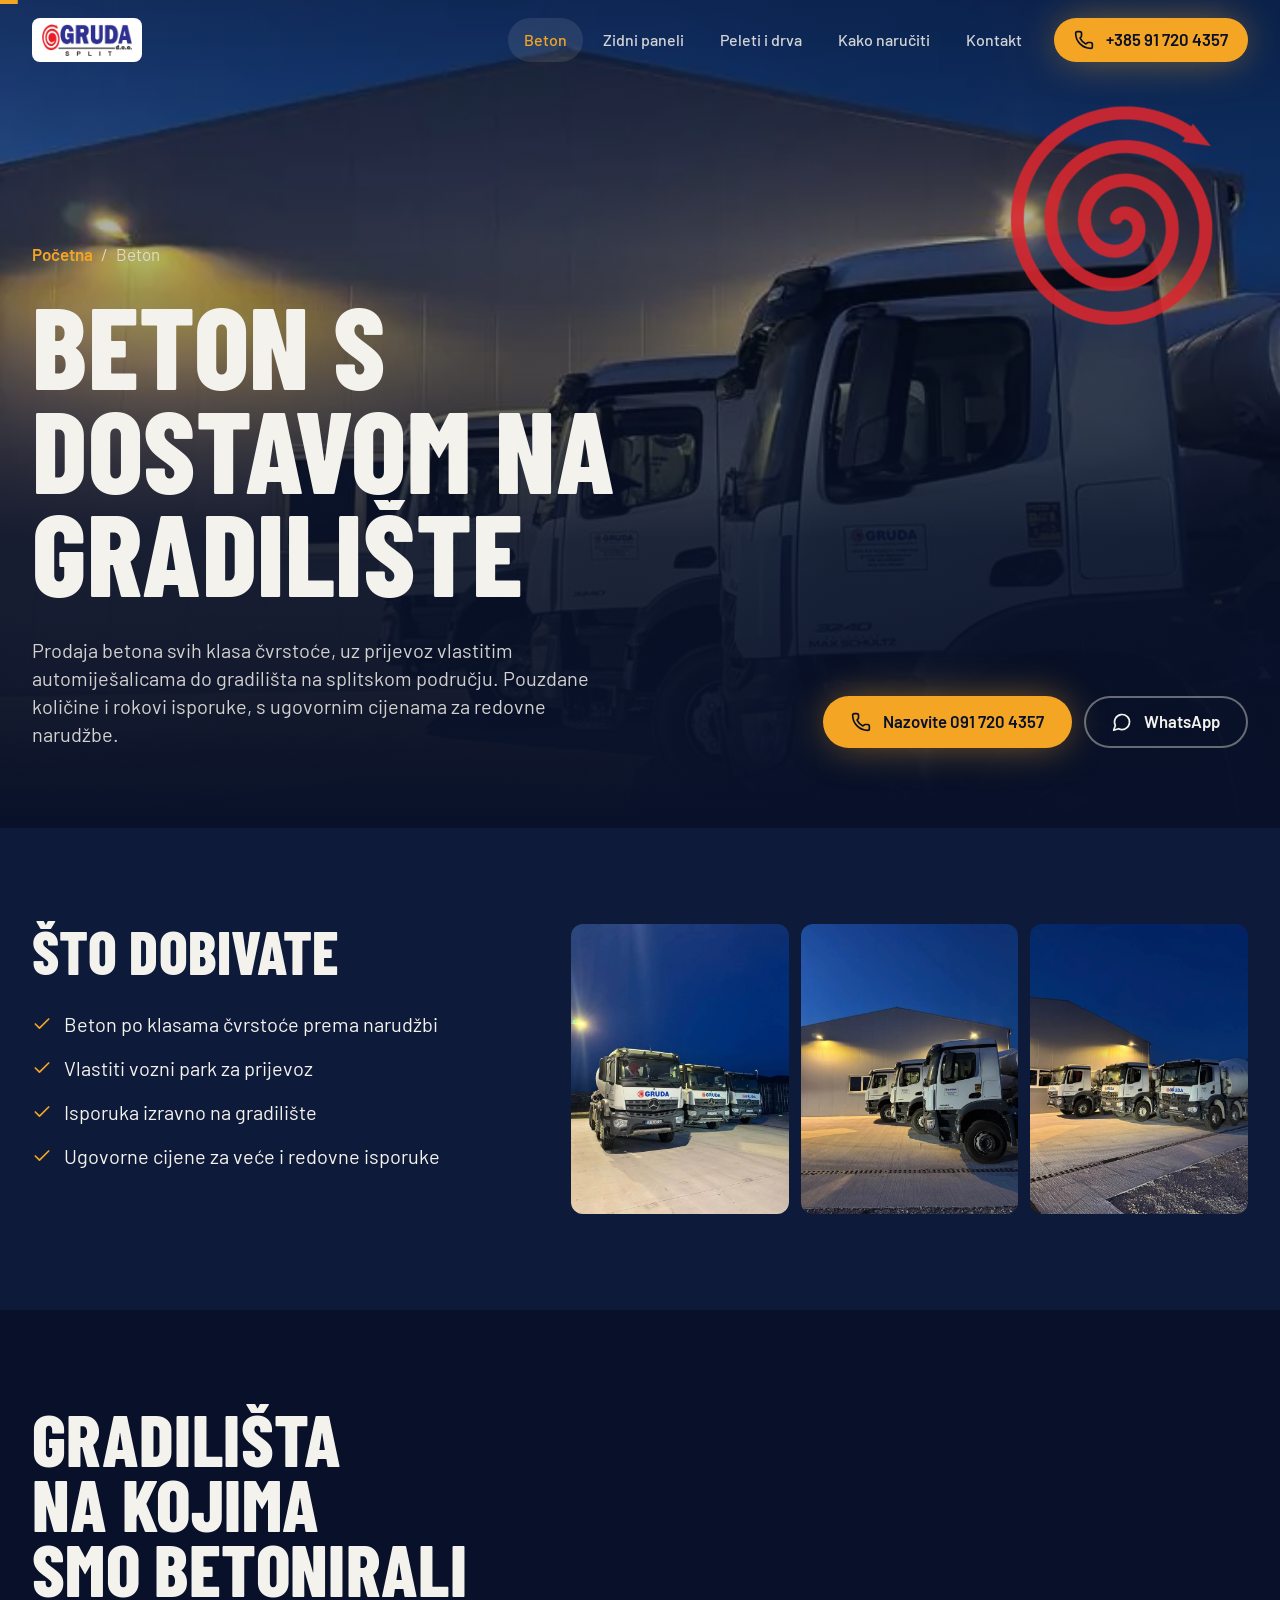
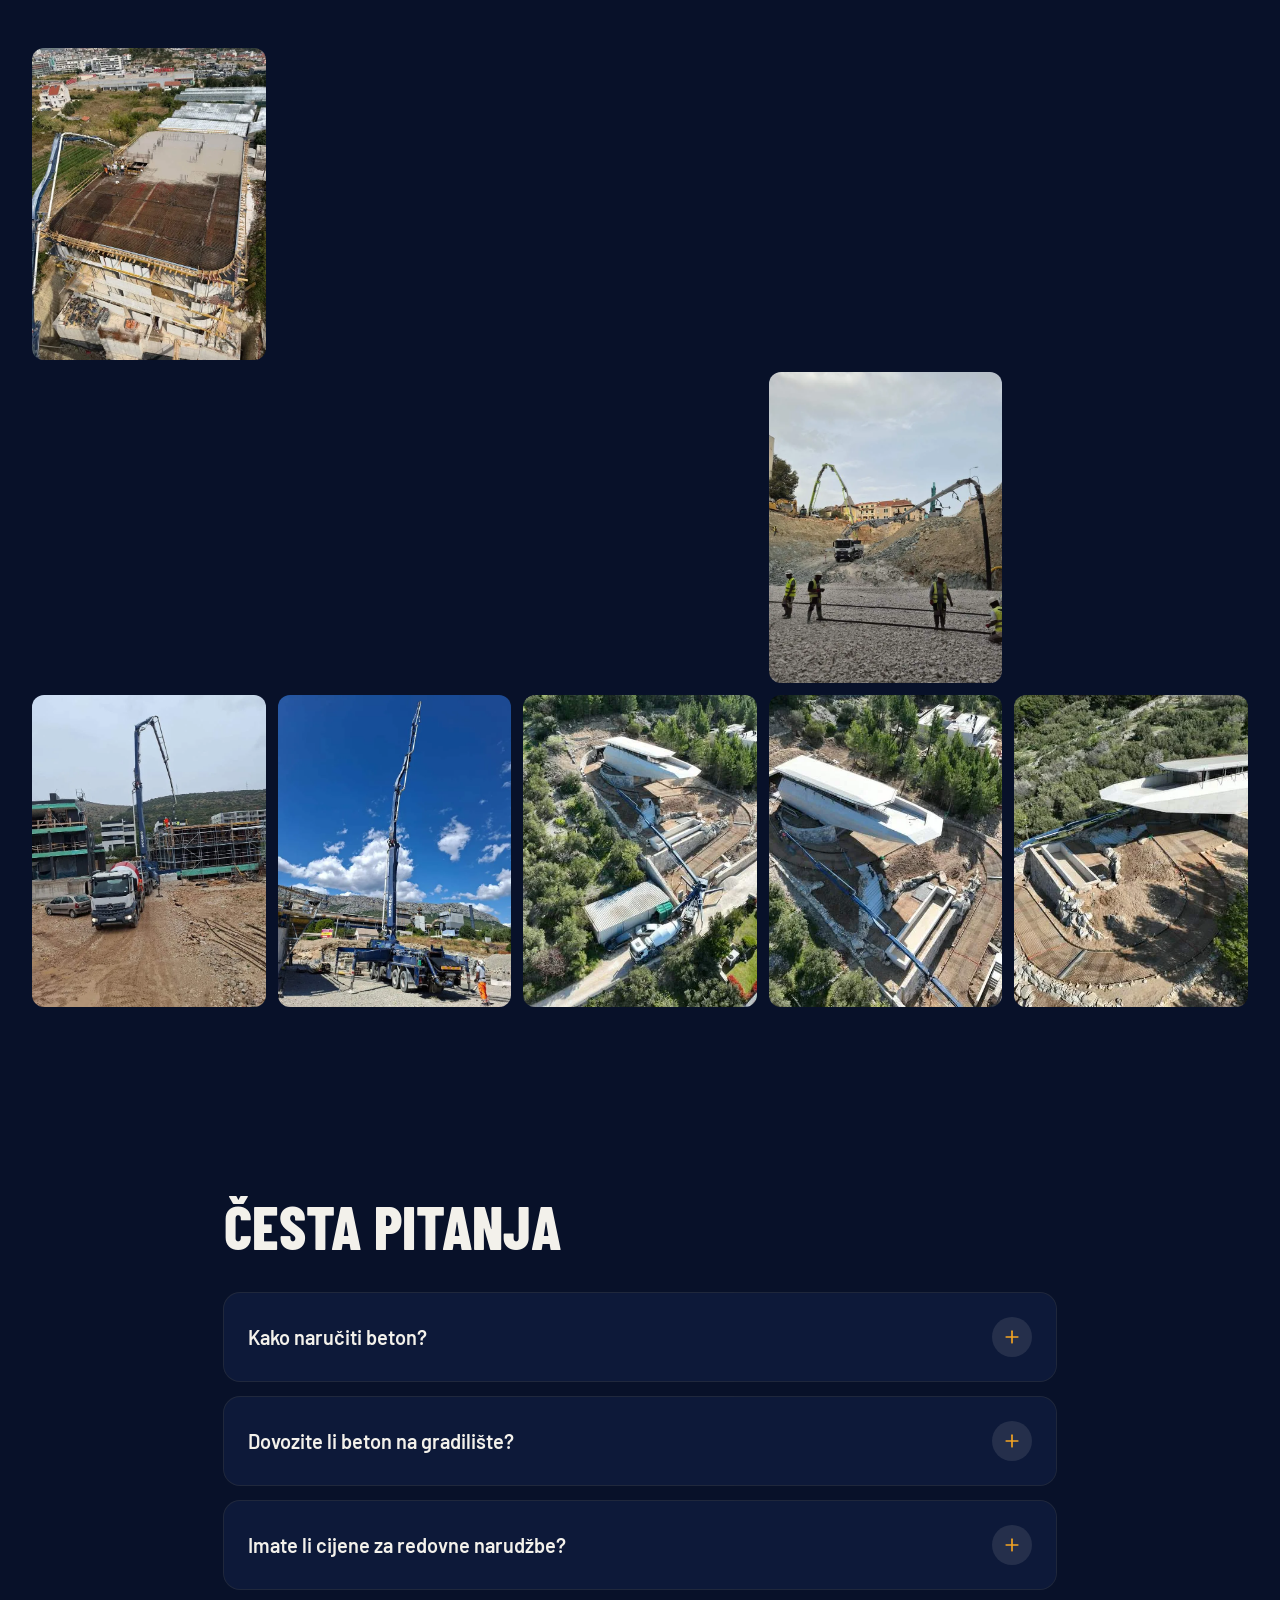
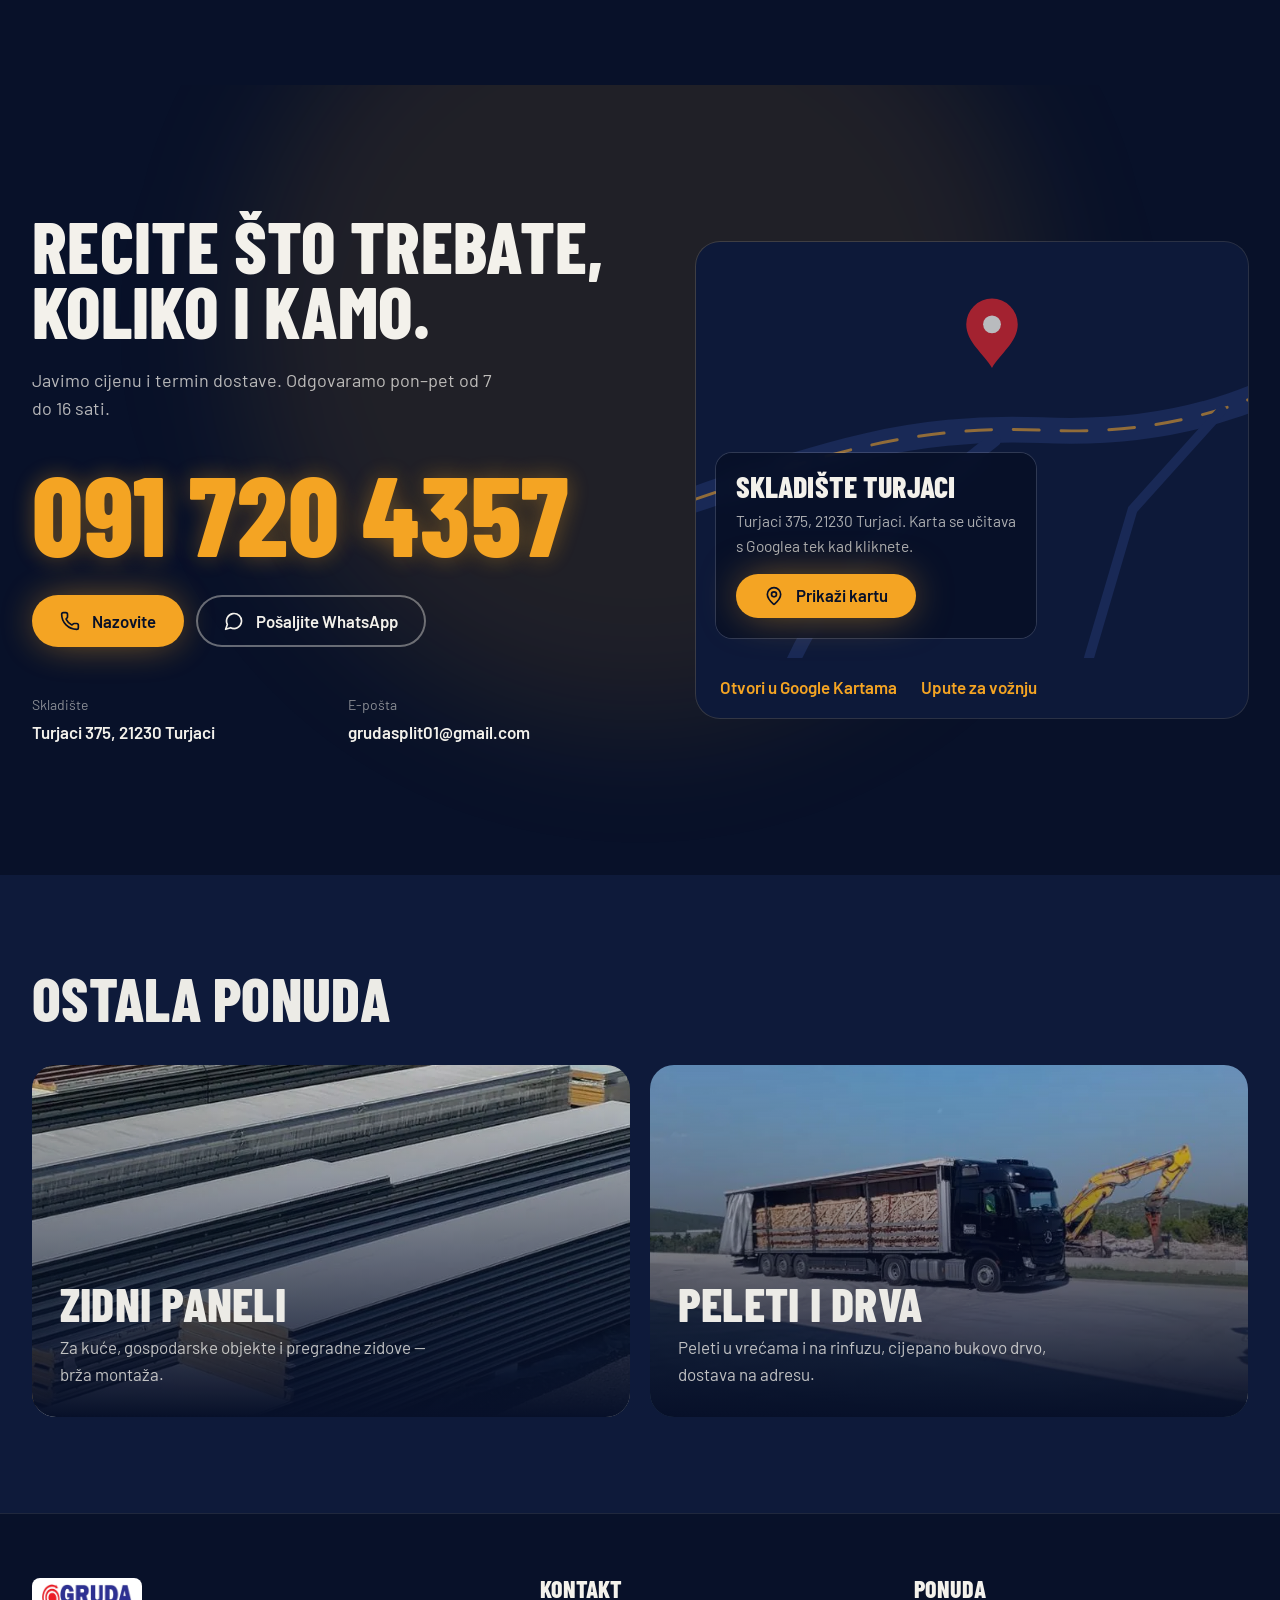
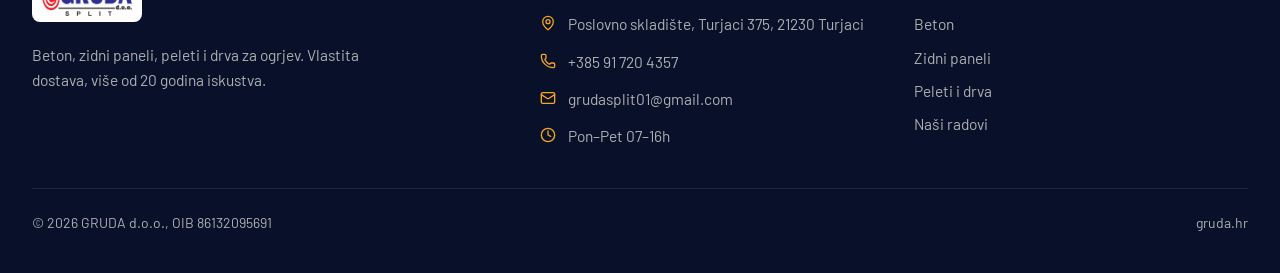
==== commit 8112dcb4: "Mobilni izbornik: okomit popis s velikim redovima i gumbom za poziv Izbornik se otvarao vodoravno (g" ====
--- a/beton/index.html
+++ b/beton/index.html
@@ -19,7 +19,7 @@
 <meta property="og:image" content="https://gruda.hr/og-image.jpg">
 <meta name="twitter:card" content="summary_large_image">
 <link rel="preload" href="/fonts/barlow-condensed-800-latin.woff2" as="font" type="font/woff2" crossorigin>
-<link rel="stylesheet" href="/css/app.css?v=083867c2">
+<link rel="stylesheet" href="/css/app.css?v=61e8c6bc">
 <script>if(!matchMedia('(prefers-reduced-motion: reduce)').matches){document.documentElement.classList.add('anim');setTimeout(function(){if(!window.gsap)document.documentElement.classList.remove('anim')},4000)}</script>
 <script src="/js/gsap.min.js" defer></script>
 <script src="/js/ScrollTrigger.min.js" defer></script>
@@ -31,7 +31,7 @@
 <header id="top" data-scrolled="0" class="fixed inset-x-0 top-0 z-50 transition-[background-color,box-shadow,backdrop-filter] duration-500 data-[scrolled=1]:bg-noc-duboka/85 data-[scrolled=1]:shadow-[0_10px_40px_-10px_rgb(0_0_0/.6)] data-[scrolled=1]:backdrop-blur-xl ">
 <div class="mx-auto w-full max-w-[86rem] px-5 sm:px-8 flex h-20 items-center gap-4">
 <a href="/" class="me-auto flex items-center rounded-lg bg-white px-2.5 py-1.5" aria-label="GRUDA d.o.o. — početna"><img src="/img/logo.png" alt="GRUDA d.o.o. Split" width="420" height="150" class="h-8 w-auto"></a>
-<nav id="nav" aria-label="Glavni izbornik" class="absolute inset-x-0 top-full hidden flex-col gap-1 bg-noc-duboka/95 p-4 backdrop-blur-xl lg:static lg:flex lg:flex-row lg:bg-transparent lg:p-0 lg:backdrop-blur-none"><a href="/beton/" class="rounded-full px-4 py-2.5 font-medium transition hover:bg-kamion/10 bg-kamion/10 text-reflektor" aria-current=page>Beton</a><a href="/zidni-paneli/" class="rounded-full px-4 py-2.5 font-medium transition hover:bg-kamion/10 text-kamion/85">Zidni paneli</a><a href="/peleti-i-drva/" class="rounded-full px-4 py-2.5 font-medium transition hover:bg-kamion/10 text-kamion/85">Peleti i drva</a><a href="/#ruta" class="rounded-full px-4 py-2.5 font-medium transition hover:bg-kamion/10 text-kamion/85">Kako naručiti</a><a href="/#kontakt" class="rounded-full px-4 py-2.5 font-medium transition hover:bg-kamion/10 text-kamion/85">Kontakt</a></nav>
+<nav id="nav" aria-label="Glavni izbornik" class="absolute inset-x-0 top-full hidden max-h-[calc(100svh-5rem)] flex-col overflow-y-auto border-t border-kamion/10 bg-noc-duboka/98 px-5 pt-2 pb-6 shadow-[0_30px_60px_-20px_rgb(0_0_0/.8)] backdrop-blur-xl lg:static lg:flex lg:max-h-none lg:flex-row lg:gap-1 lg:overflow-visible lg:border-0 lg:bg-transparent lg:p-0 lg:shadow-none lg:backdrop-blur-none"><a href="/beton/" class="border-b border-kamion/10 px-2 py-4 text-xl font-semibold transition last:border-0 hover:text-reflektor lg:rounded-full lg:border-0 lg:px-4 lg:py-2.5 lg:text-base lg:font-medium lg:hover:bg-kamion/10 lg:hover:text-kamion bg-kamion/10 text-reflektor" aria-current=page>Beton</a><a href="/zidni-paneli/" class="border-b border-kamion/10 px-2 py-4 text-xl font-semibold transition last:border-0 hover:text-reflektor lg:rounded-full lg:border-0 lg:px-4 lg:py-2.5 lg:text-base lg:font-medium lg:hover:bg-kamion/10 lg:hover:text-kamion text-kamion/85">Zidni paneli</a><a href="/peleti-i-drva/" class="border-b border-kamion/10 px-2 py-4 text-xl font-semibold transition last:border-0 hover:text-reflektor lg:rounded-full lg:border-0 lg:px-4 lg:py-2.5 lg:text-base lg:font-medium lg:hover:bg-kamion/10 lg:hover:text-kamion text-kamion/85">Peleti i drva</a><a href="/#ruta" class="border-b border-kamion/10 px-2 py-4 text-xl font-semibold transition last:border-0 hover:text-reflektor lg:rounded-full lg:border-0 lg:px-4 lg:py-2.5 lg:text-base lg:font-medium lg:hover:bg-kamion/10 lg:hover:text-kamion text-kamion/85">Kako naručiti</a><a href="/#kontakt" class="border-b border-kamion/10 px-2 py-4 text-xl font-semibold transition last:border-0 hover:text-reflektor lg:rounded-full lg:border-0 lg:px-4 lg:py-2.5 lg:text-base lg:font-medium lg:hover:bg-kamion/10 lg:hover:text-kamion text-kamion/85">Kontakt</a><a href="tel:+385917204357" class="gumb gumb-svjetlo mt-5 lg:hidden"><svg class="size-5 shrink-0" viewBox="0 0 24 24" fill="none" stroke="currentColor" stroke-width="2" stroke-linecap="round" stroke-linejoin="round" aria-hidden="true" focusable="false"><path d="M13.832 16.568a1 1 0 0 0 1.213-.303l.355-.465A2 2 0 0 1 17 15h3a2 2 0 0 1 2 2v3a2 2 0 0 1-2 2A18 18 0 0 1 2 4a2 2 0 0 1 2-2h3a2 2 0 0 1 2 2v3a2 2 0 0 1-.8 1.6l-.468.351a1 1 0 0 0-.292 1.233 14 14 0 0 0 6.392 6.384"/></svg>Nazovite +385 91 720 4357</a></nav>
 <a href="tel:+385917204357" class="gumb gumb-svjetlo hidden min-h-11 px-5 lg:inline-flex"><svg class="size-5 shrink-0" viewBox="0 0 24 24" fill="none" stroke="currentColor" stroke-width="2" stroke-linecap="round" stroke-linejoin="round" aria-hidden="true" focusable="false"><path d="M13.832 16.568a1 1 0 0 0 1.213-.303l.355-.465A2 2 0 0 1 17 15h3a2 2 0 0 1 2 2v3a2 2 0 0 1-2 2A18 18 0 0 1 2 4a2 2 0 0 1 2-2h3a2 2 0 0 1 2 2v3a2 2 0 0 1-.8 1.6l-.468.351a1 1 0 0 0-.292 1.233 14 14 0 0 0 6.392 6.384"/></svg>+385 91 720 4357</a>
 <button id="navbtn" type="button" aria-label="Izbornik" aria-controls="nav" aria-expanded="false" class="grid size-12 place-items-center rounded-full bg-noc-duboka/60 ring-1 ring-kamion/30 backdrop-blur lg:hidden"><svg class="size-6" viewBox="0 0 24 24" fill="none" stroke="currentColor" stroke-width="2" stroke-linecap="round" stroke-linejoin="round" aria-hidden="true" focusable="false"><line x1="4" x2="20" y1="7" y2="7"/><line x1="4" x2="20" y1="12" y2="12"/><line x1="4" x2="20" y1="17" y2="17"/></svg></button>
 </div></header>
@@ -120,8 +120,8 @@
 document.addEventListener('DOMContentLoaded',function(){
 document.getElementById('yr').textContent=new Date().getFullYear();
 var nb=document.getElementById('navbtn'),nv=document.getElementById('nav');
-nb.addEventListener('click',function(){var z=nv.classList.toggle('hidden');nb.setAttribute('aria-expanded',!z)});
-nv.querySelectorAll('a').forEach(function(a){a.addEventListener('click',function(){if(innerWidth<1024){nv.classList.add('hidden');nb.setAttribute('aria-expanded','false')}})});
+nb.addEventListener('click',function(){var z=(nv.classList.toggle('flex'),nv.classList.toggle('hidden'));nb.setAttribute('aria-expanded',!z)});
+nv.querySelectorAll('a').forEach(function(a){a.addEventListener('click',function(){if(innerWidth<1024){nv.classList.add('hidden');nv.classList.remove('flex');nb.setAttribute('aria-expanded','false')}})});
 var top=document.getElementById('top');function hdr(){top.dataset.scrolled=scrollY>40?'1':'0'}hdr();addEventListener('scroll',hdr,{passive:true});
 /* povećanje fotografija */
 var lb=document.getElementById('lb');if(lb){var im=lb.querySelector('img'),cap=lb.querySelector('figcaption'),cnt=lb.querySelector('[data-c]'),set=[],i=0,from=null,x0=null;
--- a/css/app.css
+++ b/css/app.css
@@ -1,2 +1,2 @@
 /*! tailwindcss v4.3.3 | MIT License | https://tailwindcss.com */
-@layer properties{@supports (((-webkit-hyphens:none)) and (not (margin-trim:inline))) or ((-moz-orient:inline) and (not (color:rgb(from red r g b)))){*,:before,:after,::backdrop{--tw-translate-x:0;--tw-translate-y:0;--tw-translate-z:0;--tw-scale-x:1;--tw-scale-y:1;--tw-scale-z:1;--tw-rotate-x:initial;--tw-rotate-y:initial;--tw-rotate-z:initial;--tw-skew-x:initial;--tw-skew-y:initial;--tw-space-y-reverse:0;--tw-border-style:solid;--tw-gradient-position:initial;--tw-gradient-from:#0000;--tw-gradient-via:#0000;--tw-gradient-to:#0000;--tw-gradient-stops:initial;--tw-gradient-via-stops:initial;--tw-gradient-from-position:0%;--tw-gradient-via-position:50%;--tw-gradient-to-position:100%;--tw-font-weight:initial;--tw-ordinal:initial;--tw-slashed-zero:initial;--tw-numeric-figure:initial;--tw-numeric-spacing:initial;--tw-numeric-fraction:initial;--tw-shadow:0 0 #0000;--tw-shadow-color:initial;--tw-shadow-alpha:100%;--tw-inset-shadow:0 0 #0000;--tw-inset-shadow-color:initial;--tw-inset-shadow-alpha:100%;--tw-ring-color:initial;--tw-ring-shadow:0 0 #0000;--tw-inset-ring-color:initial;--tw-inset-ring-shadow:0 0 #0000;--tw-ring-inset:initial;--tw-ring-offset-width:0px;--tw-ring-offset-color:#fff;--tw-ring-offset-shadow:0 0 #0000;--tw-blur:initial;--tw-brightness:initial;--tw-contrast:initial;--tw-grayscale:initial;--tw-hue-rotate:initial;--tw-invert:initial;--tw-opacity:initial;--tw-saturate:initial;--tw-sepia:initial;--tw-drop-shadow:initial;--tw-drop-shadow-color:initial;--tw-drop-shadow-alpha:100%;--tw-drop-shadow-size:initial;--tw-backdrop-blur:initial;--tw-backdrop-brightness:initial;--tw-backdrop-contrast:initial;--tw-backdrop-grayscale:initial;--tw-backdrop-hue-rotate:initial;--tw-backdrop-invert:initial;--tw-backdrop-opacity:initial;--tw-backdrop-saturate:initial;--tw-backdrop-sepia:initial;--tw-duration:initial;--tw-leading:initial;--tw-tracking:initial;--tw-outline-style:solid}}}@layer theme{:root,:host{--font-sans:"Barlow", ui-sans-serif, system-ui, -apple-system, "Segoe UI", sans-serif;--font-mono:ui-monospace, SFMono-Regular, Menlo, Monaco, Consolas, "Liberation Mono", "Courier New", monospace;--color-white:#fff;--spacing:.25rem;--container-xs:20rem;--container-sm:24rem;--container-4xl:56rem;--text-sm:.875rem;--text-sm--line-height:calc(1.25 / .875);--text-lg:1.125rem;--text-lg--line-height:calc(1.75 / 1.125);--text-xl:1.25rem;--text-xl--line-height:calc(1.75 / 1.25);--text-2xl:1.5rem;--text-2xl--line-height:calc(2 / 1.5);--text-3xl:1.875rem;--text-3xl--line-height:calc(2.25 / 1.875);--text-4xl:2.25rem;--text-4xl--line-height:calc(2.5 / 2.25);--text-5xl:3rem;--text-5xl--line-height:1;--text-6xl:3.75rem;--text-6xl--line-height:1;--text-7xl:4.5rem;--text-7xl--line-height:1;--font-weight-medium:500;--font-weight-semibold:600;--font-weight-extrabold:800;--leading-relaxed:1.625;--radius-md:.375rem;--radius-lg:.5rem;--radius-xl:.75rem;--radius-2xl:1rem;--radius-3xl:1.5rem;--animate-bounce:bounce 1s infinite;--blur-xl:24px;--blur-3xl:64px;--default-transition-duration:.15s;--default-transition-timing-function:cubic-bezier(.4, 0, .2, 1);--default-font-family:var(--font-sans);--default-mono-font-family:var(--font-mono);--font-cesta:"Barlow Condensed", "Arial Narrow", sans-serif;--color-noc:#0e1a3a;--color-noc-duboka:#081129;--color-noc-svijetla:#1a2a57;--color-reflektor:#f5a524;--color-reflektor-svijetli:#ffd07a;--color-kamion:#f4f2ec;--color-spirala:#d7262e}}@layer base{*,:after,:before,::backdrop{box-sizing:border-box;border:0 solid;margin:0;padding:0}::file-selector-button{box-sizing:border-box;border:0 solid;margin:0;padding:0}html,:host{-webkit-text-size-adjust:100%;tab-size:4;line-height:1.5;font-family:var(--default-font-family,-apple-system, BlinkMacSystemFont, "Segoe UI", Roboto, "Helvetica Neue", "Noto Sans", Arial, sans-serif, "Apple Color Emoji", "Segoe UI Emoji", "Segoe UI Symbol", "Noto Color Emoji");font-feature-settings:var(--default-font-feature-settings,normal);font-variation-settings:var(--default-font-variation-settings,normal);-webkit-tap-highlight-color:transparent}hr{height:0;color:inherit;border-top-width:1px}abbr:where([title]){-webkit-text-decoration:underline dotted;text-decoration:underline dotted}h1,h2,h3,h4,h5,h6{font-size:inherit;font-weight:inherit}a{color:inherit;-webkit-text-decoration:inherit;-webkit-text-decoration:inherit;-webkit-text-decoration:inherit;text-decoration:inherit}b,strong{font-weight:bolder}code,kbd,samp,pre{font-family:var(--default-mono-font-family,ui-monospace, SFMono-Regular, Menlo, Monaco, Consolas, "Liberation Mono", "Courier New", monospace);font-feature-settings:var(--default-mono-font-feature-settings,normal);font-variation-settings:var(--default-mono-font-variation-settings,normal);font-size:1em}small{font-size:80%}sub,sup{vertical-align:baseline;font-size:75%;line-height:0;position:relative}sub{bottom:-.25em}sup{top:-.5em}table{text-indent:0;border-color:inherit;border-collapse:collapse}:-moz-focusring:where(:not(iframe)){outline:auto}progress{vertical-align:baseline}summary{display:list-item}ol,ul,menu{list-style:none}img,svg,video,canvas,audio,iframe,embed,object{vertical-align:middle;display:block}img,video{max-width:100%;height:auto}button,input,select,optgroup,textarea{font:inherit;font-feature-settings:inherit;font-variation-settings:inherit;letter-spacing:inherit;color:inherit;opacity:1;background-color:#0000;border-radius:0}::file-selector-button{font:inherit;font-feature-settings:inherit;font-variation-settings:inherit;letter-spacing:inherit;color:inherit;opacity:1;background-color:#0000;border-radius:0}:where(select:is([multiple],[size])) optgroup{font-weight:bolder}:where(select:is([multiple],[size])) optgroup option{padding-inline-start:20px}::file-selector-button{margin-inline-end:4px}::placeholder{opacity:1}@supports (not ((-webkit-appearance:-apple-pay-button))) or (contain-intrinsic-size:1px){::placeholder{color:currentColor}@supports (color:color-mix(in lab, red, red)){::placeholder{color:color-mix(in oklab, currentcolor 50%, transparent)}}}textarea{resize:vertical}::-webkit-search-decoration{-webkit-appearance:none}::-webkit-date-and-time-value{min-height:1lh;text-align:inherit}::-webkit-datetime-edit{display:inline-flex}::-webkit-datetime-edit-fields-wrapper{padding:0}::-webkit-datetime-edit{padding-block:0}::-webkit-datetime-edit-year-field{padding-block:0}::-webkit-datetime-edit-month-field{padding-block:0}::-webkit-datetime-edit-day-field{padding-block:0}::-webkit-datetime-edit-hour-field{padding-block:0}::-webkit-datetime-edit-minute-field{padding-block:0}::-webkit-datetime-edit-second-field{padding-block:0}::-webkit-datetime-edit-millisecond-field{padding-block:0}::-webkit-datetime-edit-meridiem-field{padding-block:0}::-webkit-calendar-picker-indicator{line-height:1}:-moz-ui-invalid{box-shadow:none}button,input:where([type=button],[type=reset],[type=submit]){appearance:button}::file-selector-button{appearance:button}::-webkit-inner-spin-button{height:auto}::-webkit-outer-spin-button{height:auto}[hidden]:where(:not([hidden=until-found])){display:none!important}html{-webkit-tap-highlight-color:transparent}body{background-color:var(--color-noc);font-family:var(--font-sans);--tw-leading:var(--leading-relaxed);font-size:1.0625rem;line-height:var(--leading-relaxed);color:var(--color-kamion);-webkit-font-smoothing:antialiased;-moz-osx-font-smoothing:grayscale;overflow-x:clip}h1,h2,h3,.cesta{font-family:var(--font-cesta);--tw-leading:.9;--tw-font-weight:var(--font-weight-extrabold);line-height:.9;font-weight:var(--font-weight-extrabold);--tw-tracking:.005em;letter-spacing:.005em;text-transform:uppercase;text-wrap:balance}:where(a,button,summary,[tabindex]):focus-visible{outline-style:var(--tw-outline-style);outline-offset:2px;outline-width:3px;outline-color:var(--color-reflektor)}::selection{background-color:var(--color-reflektor);color:var(--color-noc-duboka)}}@layer components{.gumb{min-height:calc(var(--spacing) * 13);justify-content:center;align-items:center;gap:calc(var(--spacing) * 3);padding-inline:calc(var(--spacing) * 7);--tw-font-weight:var(--font-weight-semibold);font-size:1.05rem;font-weight:var(--font-weight-semibold);transition-property:color,background-color,border-color,outline-color,text-decoration-color,fill,stroke,--tw-gradient-from,--tw-gradient-via,--tw-gradient-to,opacity,box-shadow,transform,translate,scale,rotate,filter,-webkit-backdrop-filter,backdrop-filter,display,content-visibility,overlay,pointer-events;transition-timing-function:var(--tw-ease,var(--default-transition-timing-function));transition-duration:var(--tw-duration,var(--default-transition-duration));--tw-duration:.3s;border-radius:3.40282e38px;transition-duration:.3s;display:inline-flex}.gumb svg{width:calc(var(--spacing) * 5);height:calc(var(--spacing) * 5);flex-shrink:0}.gumb-svjetlo{background-color:var(--color-reflektor);color:var(--color-noc-duboka);--tw-shadow:0 0 40px -6px var(--tw-shadow-color,currentcolor);box-shadow:var(--tw-inset-shadow), var(--tw-inset-ring-shadow), var(--tw-ring-offset-shadow), var(--tw-ring-shadow), var(--tw-shadow);--tw-shadow-color:#f5a52499}@supports (color:color-mix(in lab, red, red)){.gumb-svjetlo{--tw-shadow-color:color-mix(in oklab, color-mix(in oklab, var(--color-reflektor) 60%, transparent) var(--tw-shadow-alpha), transparent)}}@media (hover:hover){.gumb-svjetlo:hover{background-color:var(--color-reflektor-svijetli);--tw-shadow-color:#f5a524}@supports (color:color-mix(in lab, red, red)){.gumb-svjetlo:hover{--tw-shadow-color:color-mix(in oklab, var(--color-reflektor) var(--tw-shadow-alpha), transparent)}}}.gumb-obrub{color:var(--color-kamion);--tw-ring-shadow:var(--tw-ring-inset,) 0 0 0 calc(2px + var(--tw-ring-offset-width)) var(--tw-ring-color,currentcolor);box-shadow:var(--tw-inset-shadow), var(--tw-inset-ring-shadow), var(--tw-ring-offset-shadow), var(--tw-ring-shadow), var(--tw-shadow);--tw-ring-color:#f4f2ec66}@supports (color:color-mix(in lab, red, red)){.gumb-obrub{--tw-ring-color:color-mix(in oklab, var(--color-kamion) 40%, transparent)}}.gumb-obrub{--tw-ring-inset:inset}@media (hover:hover){.gumb-obrub:hover{background-color:var(--color-kamion);color:var(--color-noc-duboka)}}.faq summary::-webkit-details-marker{display:none}.faq details[open] .faq-znak{transform:rotate(45deg)}.cesta-crta{stroke-dasharray:26 22}}@layer utilities{.pointer-events-none{pointer-events:none}.sr-only{clip-path:inset(50%);white-space:nowrap;border-width:0;width:1px;height:1px;margin:-1px;padding:0;position:absolute;overflow:hidden}.absolute{position:absolute}.fixed{position:fixed}.relative{position:relative}.sticky{position:sticky}.inset-0{inset:0}.inset-x-0{inset-inline:0}.start-1\/2{inset-inline-start:50%}.start-5{inset-inline-start:calc(var(--spacing) * 5)}.start-6{inset-inline-start:calc(var(--spacing) * 6)}.-end-10{inset-inline-end:calc(var(--spacing) * -10)}.end-4{inset-inline-end:calc(var(--spacing) * 4)}.end-5{inset-inline-end:calc(var(--spacing) * 5)}.end-\[-4rem\]{inset-inline-end:-4rem}.-top-40{top:calc(var(--spacing) * -40)}.top-0{top:0}.top-4{top:calc(var(--spacing) * 4)}.top-6{top:calc(var(--spacing) * 6)}.top-10{top:calc(var(--spacing) * 10)}.top-24{top:calc(var(--spacing) * 24)}.top-full{top:100%}.bottom-0{bottom:0}.bottom-4{bottom:calc(var(--spacing) * 4)}.bottom-5{bottom:calc(var(--spacing) * 5)}.isolate{isolation:isolate}.-z-10{z-index:calc(10 * -1)}.-z-20{z-index:calc(20 * -1)}.z-10{z-index:10}.z-40{z-index:40}.z-50{z-index:50}.z-\[60\]{z-index:60}.z-\[100\]{z-index:100}.m-0{margin:0}.m-5{margin:calc(var(--spacing) * 5)}.mx-2{margin-inline:calc(var(--spacing) * 2)}.mx-auto{margin-inline:auto}.me-auto{margin-inline-end:auto}.mt-1{margin-top:var(--spacing)}.mt-2{margin-top:calc(var(--spacing) * 2)}.mt-4{margin-top:calc(var(--spacing) * 4)}.mt-5{margin-top:calc(var(--spacing) * 5)}.mt-6{margin-top:calc(var(--spacing) * 6)}.mt-7{margin-top:calc(var(--spacing) * 7)}.mt-8{margin-top:calc(var(--spacing) * 8)}.mt-9{margin-top:calc(var(--spacing) * 9)}.mt-10{margin-top:calc(var(--spacing) * 10)}.mt-12{margin-top:calc(var(--spacing) * 12)}.mt-14{margin-top:calc(var(--spacing) * 14)}.mt-16{margin-top:calc(var(--spacing) * 16)}.mt-20{margin-top:calc(var(--spacing) * 20)}.mb-3{margin-bottom:calc(var(--spacing) * 3)}.mb-10{margin-bottom:calc(var(--spacing) * 10)}.mb-12{margin-bottom:calc(var(--spacing) * 12)}.mb-14{margin-bottom:calc(var(--spacing) * 14)}.block{display:block}.flex{display:flex}.grid{display:grid}.hidden{display:none}.inline-flex{display:inline-flex}.aspect-\[3\/4\]{aspect-ratio:3/4}.size-4{width:calc(var(--spacing) * 4);height:calc(var(--spacing) * 4)}.size-5{width:calc(var(--spacing) * 5);height:calc(var(--spacing) * 5)}.size-6{width:calc(var(--spacing) * 6);height:calc(var(--spacing) * 6)}.size-10{width:calc(var(--spacing) * 10);height:calc(var(--spacing) * 10)}.size-12{width:calc(var(--spacing) * 12);height:calc(var(--spacing) * 12)}.size-48{width:calc(var(--spacing) * 48);height:calc(var(--spacing) * 48)}.size-56{width:calc(var(--spacing) * 56);height:calc(var(--spacing) * 56)}.size-72{width:calc(var(--spacing) * 72);height:calc(var(--spacing) * 72)}.size-\[50rem\]{width:50rem;height:50rem}.size-full{width:100%;height:100%}.h-1{height:var(--spacing)}.h-3{height:calc(var(--spacing) * 3)}.h-8{height:calc(var(--spacing) * 8)}.h-20{height:calc(var(--spacing) * 20)}.h-\[50svh\]{height:50svh}.h-\[62svh\]{height:62svh}.h-auto{height:auto}.max-h-\[calc\(100dvh-11rem\)\]{max-height:calc(100dvh - 11rem)}.min-h-11{min-height:calc(var(--spacing) * 11)}.min-h-\[22rem\]{min-height:22rem}.min-h-\[26rem\]{min-height:26rem}.min-h-\[92svh\]{min-height:92svh}.min-h-\[100svh\]{min-height:100svh}.w-auto{width:auto}.w-full{width:100%}.w-screen{width:100vw}.max-w-4xl{max-width:var(--container-4xl)}.max-w-\[12ch\]{max-width:12ch}.max-w-\[13ch\]{max-width:13ch}.max-w-\[14ch\]{max-width:14ch}.max-w-\[16ch\]{max-width:16ch}.max-w-\[38ch\]{max-width:38ch}.max-w-\[40ch\]{max-width:40ch}.max-w-\[42ch\]{max-width:42ch}.max-w-\[44ch\]{max-width:44ch}.max-w-\[46ch\]{max-width:46ch}.max-w-\[48ch\]{max-width:48ch}.max-w-\[50ch\]{max-width:50ch}.max-w-\[52ch\]{max-width:52ch}.max-w-\[60ch\]{max-width:60ch}.max-w-\[80\%\]{max-width:80%}.max-w-\[86rem\]{max-width:86rem}.max-w-sm{max-width:var(--container-sm)}.max-w-xs{max-width:var(--container-xs)}.shrink-0{flex-shrink:0}.origin-bottom{transform-origin:bottom}.origin-left{transform-origin:0}.-translate-x-1\/2{--tw-translate-x:calc(calc(1 / 2 * 100%) * -1);translate:var(--tw-translate-x) var(--tw-translate-y)}.scale-x-0{--tw-scale-x:0%;scale:var(--tw-scale-x) var(--tw-scale-y)}.transform{transform:var(--tw-rotate-x,) var(--tw-rotate-y,) var(--tw-rotate-z,) var(--tw-skew-x,) var(--tw-skew-y,)}.animate-bounce{animation:var(--animate-bounce)}.cursor-pointer{cursor:pointer}.list-none{list-style-type:none}.grid-cols-2{grid-template-columns:repeat(2,minmax(0,1fr))}.flex-col{flex-direction:column}.flex-wrap{flex-wrap:wrap}.place-items-center{place-items:center}.place-items-end{place-items:end}.items-center{align-items:center}.items-end{align-items:flex-end}.justify-between{justify-content:space-between}.justify-start{justify-content:flex-start}.justify-items-center{justify-items:center}.gap-1{gap:var(--spacing)}.gap-2{gap:calc(var(--spacing) * 2)}.gap-3{gap:calc(var(--spacing) * 3)}.gap-4{gap:calc(var(--spacing) * 4)}.gap-5{gap:calc(var(--spacing) * 5)}.gap-6{gap:calc(var(--spacing) * 6)}.gap-8{gap:calc(var(--spacing) * 8)}.gap-10{gap:calc(var(--spacing) * 10)}.gap-14{gap:calc(var(--spacing) * 14)}:where(.space-y-2>:not(:last-child)){--tw-space-y-reverse:0;margin-block-start:calc(calc(var(--spacing) * 2) * var(--tw-space-y-reverse));margin-block-end:calc(calc(var(--spacing) * 2) * calc(1 - var(--tw-space-y-reverse)))}:where(.space-y-3>:not(:last-child)){--tw-space-y-reverse:0;margin-block-start:calc(calc(var(--spacing) * 3) * var(--tw-space-y-reverse));margin-block-end:calc(calc(var(--spacing) * 3) * calc(1 - var(--tw-space-y-reverse)))}.gap-x-6{column-gap:calc(var(--spacing) * 6)}.gap-y-2{row-gap:calc(var(--spacing) * 2)}.gap-y-10{row-gap:calc(var(--spacing) * 10)}.overflow-hidden{overflow:hidden}.overflow-x-clip{overflow-x:clip}.rounded-2xl{border-radius:var(--radius-2xl)}.rounded-3xl{border-radius:var(--radius-3xl)}.rounded-full{border-radius:3.40282e38px}.rounded-lg{border-radius:var(--radius-lg)}.rounded-md{border-radius:var(--radius-md)}.rounded-xl{border-radius:var(--radius-xl)}.border-0{border-style:var(--tw-border-style);border-width:0}.border-y{border-block-style:var(--tw-border-style);border-block-width:1px}.border-t{border-top-style:var(--tw-border-style);border-top-width:1px}.border-kamion\/10{border-color:#f4f2ec1a}@supports (color:color-mix(in lab, red, red)){.border-kamion\/10{border-color:color-mix(in oklab, var(--color-kamion) 10%, transparent)}}.border-kamion\/15{border-color:#f4f2ec26}@supports (color:color-mix(in lab, red, red)){.border-kamion\/15{border-color:color-mix(in oklab, var(--color-kamion) 15%, transparent)}}.bg-kamion\/10{background-color:#f4f2ec1a}@supports (color:color-mix(in lab, red, red)){.bg-kamion\/10{background-color:color-mix(in oklab, var(--color-kamion) 10%, transparent)}}.bg-noc{background-color:var(--color-noc)}.bg-noc-duboka{background-color:var(--color-noc-duboka)}.bg-noc-duboka\/60{background-color:#08112999}@supports (color:color-mix(in lab, red, red)){.bg-noc-duboka\/60{background-color:color-mix(in oklab, var(--color-noc-duboka) 60%, transparent)}}.bg-noc-duboka\/90{background-color:#081129e6}@supports (color:color-mix(in lab, red, red)){.bg-noc-duboka\/90{background-color:color-mix(in oklab, var(--color-noc-duboka) 90%, transparent)}}.bg-noc-duboka\/95{background-color:#081129f2}@supports (color:color-mix(in lab, red, red)){.bg-noc-duboka\/95{background-color:color-mix(in oklab, var(--color-noc-duboka) 95%, transparent)}}.bg-noc-svijetla{background-color:var(--color-noc-svijetla)}.bg-reflektor{background-color:var(--color-reflektor)}.bg-reflektor\/10{background-color:#f5a5241a}@supports (color:color-mix(in lab, red, red)){.bg-reflektor\/10{background-color:color-mix(in oklab, var(--color-reflektor) 10%, transparent)}}.bg-white{background-color:var(--color-white)}.bg-gradient-to-t{--tw-gradient-position:to top in oklab;background-image:linear-gradient(var(--tw-gradient-stops))}.bg-\[linear-gradient\(to_top\,\#081129_0\%\,rgb\(8_17_41\/\.85\)_30\%\,rgb\(8_17_41\/\.2\)_65\%\,rgb\(8_17_41\/\.55\)_100\%\)\]{background-image:linear-gradient(#0811298c 0%,#08112933 35%,#081129d9 70%,#081129 100%)}.bg-\[linear-gradient\(to_top\,\#081129_0\%\,rgb\(8_17_41\/\.88\)_35\%\,rgb\(8_17_41\/\.3\)_70\%\,rgb\(8_17_41\/\.6\)_100\%\)\]{background-image:linear-gradient(#08112999 0%,#0811294d 30%,#081129e0 65%,#081129 100%)}.from-noc-duboka{--tw-gradient-from:var(--color-noc-duboka);--tw-gradient-stops:var(--tw-gradient-via-stops,var(--tw-gradient-position), var(--tw-gradient-from) var(--tw-gradient-from-position), var(--tw-gradient-to) var(--tw-gradient-to-position))}.to-transparent{--tw-gradient-to:transparent;--tw-gradient-stops:var(--tw-gradient-via-stops,var(--tw-gradient-position), var(--tw-gradient-from) var(--tw-gradient-from-position), var(--tw-gradient-to) var(--tw-gradient-to-position))}.object-cover{object-fit:cover}.p-2{padding:calc(var(--spacing) * 2)}.p-3{padding:calc(var(--spacing) * 3)}.p-4{padding:calc(var(--spacing) * 4)}.p-5{padding:calc(var(--spacing) * 5)}.p-6{padding:calc(var(--spacing) * 6)}.p-7{padding:calc(var(--spacing) * 7)}.px-2\.5{padding-inline:calc(var(--spacing) * 2.5)}.px-3{padding-inline:calc(var(--spacing) * 3)}.px-4{padding-inline:calc(var(--spacing) * 4)}.px-5{padding-inline:calc(var(--spacing) * 5)}.px-6{padding-inline:calc(var(--spacing) * 6)}.py-1\.5{padding-block:calc(var(--spacing) * 1.5)}.py-2{padding-block:calc(var(--spacing) * 2)}.py-2\.5{padding-block:calc(var(--spacing) * 2.5)}.py-4{padding-block:calc(var(--spacing) * 4)}.py-12{padding-block:calc(var(--spacing) * 12)}.py-16{padding-block:calc(var(--spacing) * 16)}.py-24{padding-block:calc(var(--spacing) * 24)}.py-32{padding-block:calc(var(--spacing) * 32)}.pt-6{padding-top:calc(var(--spacing) * 6)}.pt-16{padding-top:calc(var(--spacing) * 16)}.pt-24{padding-top:calc(var(--spacing) * 24)}.pt-36{padding-top:calc(var(--spacing) * 36)}.pb-6{padding-bottom:calc(var(--spacing) * 6)}.pb-10{padding-bottom:calc(var(--spacing) * 10)}.pb-16{padding-bottom:calc(var(--spacing) * 16)}.pb-28{padding-bottom:calc(var(--spacing) * 28)}.pb-\[10vh\]{padding-bottom:10vh}.pb-\[calc\(\.75rem\+env\(safe-area-inset-bottom\)\)\]{padding-bottom:calc(.75rem + env(safe-area-inset-bottom))}.text-center{text-align:center}.text-start{text-align:start}.text-2xl{font-size:var(--text-2xl);line-height:var(--tw-leading,var(--text-2xl--line-height))}.text-3xl{font-size:var(--text-3xl);line-height:var(--tw-leading,var(--text-3xl--line-height))}.text-4xl{font-size:var(--text-4xl);line-height:var(--tw-leading,var(--text-4xl--line-height))}.text-5xl{font-size:var(--text-5xl);line-height:var(--tw-leading,var(--text-5xl--line-height))}.text-6xl{font-size:var(--text-6xl);line-height:var(--tw-leading,var(--text-6xl--line-height))}.text-7xl{font-size:var(--text-7xl);line-height:var(--tw-leading,var(--text-7xl--line-height))}.text-lg{font-size:var(--text-lg);line-height:var(--tw-leading,var(--text-lg--line-height))}.text-sm{font-size:var(--text-sm);line-height:var(--tw-leading,var(--text-sm--line-height))}.text-xl{font-size:var(--text-xl);line-height:var(--tw-leading,var(--text-xl--line-height))}.text-\[\.97rem\]{font-size:.97rem}.text-\[clamp\(3\.2rem\,13vw\,7rem\)\]{font-size:clamp(3.2rem,13vw,7rem)}.text-\[clamp\(3\.4rem\,9vw\,8rem\)\]{font-size:clamp(3.4rem,9vw,8rem)}.text-\[clamp\(3\.6rem\,7vw\,6\.5rem\)\]{font-size:clamp(3.6rem,7vw,6.5rem)}.text-\[clamp\(3\.6rem\,10vw\,9rem\)\]{font-size:clamp(3.6rem,10vw,9rem)}.font-medium{--tw-font-weight:var(--font-weight-medium);font-weight:var(--font-weight-medium)}.font-semibold{--tw-font-weight:var(--font-weight-semibold);font-weight:var(--font-weight-semibold)}.whitespace-nowrap{white-space:nowrap}.text-kamion{color:var(--color-kamion)}.text-kamion\/55{color:#f4f2ec8c}@supports (color:color-mix(in lab, red, red)){.text-kamion\/55{color:color-mix(in oklab, var(--color-kamion) 55%, transparent)}}.text-kamion\/70{color:#f4f2ecb3}@supports (color:color-mix(in lab, red, red)){.text-kamion\/70{color:color-mix(in oklab, var(--color-kamion) 70%, transparent)}}.text-kamion\/75{color:#f4f2ecbf}@supports (color:color-mix(in lab, red, red)){.text-kamion\/75{color:color-mix(in oklab, var(--color-kamion) 75%, transparent)}}.text-kamion\/80{color:#f4f2eccc}@supports (color:color-mix(in lab, red, red)){.text-kamion\/80{color:color-mix(in oklab, var(--color-kamion) 80%, transparent)}}.text-kamion\/85{color:#f4f2ecd9}@supports (color:color-mix(in lab, red, red)){.text-kamion\/85{color:color-mix(in oklab, var(--color-kamion) 85%, transparent)}}.text-noc-duboka{color:var(--color-noc-duboka)}.text-reflektor{color:var(--color-reflektor)}.text-spirala{color:var(--color-spirala)}.tabular-nums{--tw-numeric-spacing:tabular-nums;font-variant-numeric:var(--tw-ordinal,) var(--tw-slashed-zero,) var(--tw-numeric-figure,) var(--tw-numeric-spacing,) var(--tw-numeric-fraction,)}.opacity-80{opacity:.8}.opacity-90{opacity:.9}.shadow-\[0_-20px_60px_-20px_rgb\(0_0_0\/\.8\)\]{--tw-shadow:0 -20px 60px -20px var(--tw-shadow-color,#000c);box-shadow:var(--tw-inset-shadow), var(--tw-inset-ring-shadow), var(--tw-ring-offset-shadow), var(--tw-ring-shadow), var(--tw-shadow)}.ring-1{--tw-ring-shadow:var(--tw-ring-inset,) 0 0 0 calc(1px + var(--tw-ring-offset-width)) var(--tw-ring-color,currentcolor);box-shadow:var(--tw-inset-shadow), var(--tw-inset-ring-shadow), var(--tw-ring-offset-shadow), var(--tw-ring-shadow), var(--tw-shadow)}.ring-kamion\/10{--tw-ring-color:#f4f2ec1a}@supports (color:color-mix(in lab, red, red)){.ring-kamion\/10{--tw-ring-color:color-mix(in oklab, var(--color-kamion) 10%, transparent)}}.ring-kamion\/15{--tw-ring-color:#f4f2ec26}@supports (color:color-mix(in lab, red, red)){.ring-kamion\/15{--tw-ring-color:color-mix(in oklab, var(--color-kamion) 15%, transparent)}}.ring-kamion\/25{--tw-ring-color:#f4f2ec40}@supports (color:color-mix(in lab, red, red)){.ring-kamion\/25{--tw-ring-color:color-mix(in oklab, var(--color-kamion) 25%, transparent)}}.ring-kamion\/30{--tw-ring-color:#f4f2ec4d}@supports (color:color-mix(in lab, red, red)){.ring-kamion\/30{--tw-ring-color:color-mix(in oklab, var(--color-kamion) 30%, transparent)}}.blur-3xl{--tw-blur:blur(var(--blur-3xl));filter:var(--tw-blur,) var(--tw-brightness,) var(--tw-contrast,) var(--tw-grayscale,) var(--tw-hue-rotate,) var(--tw-invert,) var(--tw-saturate,) var(--tw-sepia,) var(--tw-drop-shadow,)}.drop-shadow-\[0_2px_12px_rgb\(0_0_0\/\.8\)\]{--tw-drop-shadow-size:drop-shadow(0 2px 12px var(--tw-drop-shadow-color,#000c));--tw-drop-shadow:var(--tw-drop-shadow-size);filter:var(--tw-blur,) var(--tw-brightness,) var(--tw-contrast,) var(--tw-grayscale,) var(--tw-hue-rotate,) var(--tw-invert,) var(--tw-saturate,) var(--tw-sepia,) var(--tw-drop-shadow,)}.drop-shadow-\[0_30px_40px_rgb\(0_0_0\/\.55\)\]{--tw-drop-shadow-size:drop-shadow(0 30px 40px var(--tw-drop-shadow-color,#0000008c));--tw-drop-shadow:var(--tw-drop-shadow-size);filter:var(--tw-blur,) var(--tw-brightness,) var(--tw-contrast,) var(--tw-grayscale,) var(--tw-hue-rotate,) var(--tw-invert,) var(--tw-saturate,) var(--tw-sepia,) var(--tw-drop-shadow,)}.backdrop-blur{--tw-backdrop-blur:blur(8px);-webkit-backdrop-filter:var(--tw-backdrop-blur,) var(--tw-backdrop-brightness,) var(--tw-backdrop-contrast,) var(--tw-backdrop-grayscale,) var(--tw-backdrop-hue-rotate,) var(--tw-backdrop-invert,) var(--tw-backdrop-opacity,) var(--tw-backdrop-saturate,) var(--tw-backdrop-sepia,);backdrop-filter:var(--tw-backdrop-blur,) var(--tw-backdrop-brightness,) var(--tw-backdrop-contrast,) var(--tw-backdrop-grayscale,) var(--tw-backdrop-hue-rotate,) var(--tw-backdrop-invert,) var(--tw-backdrop-opacity,) var(--tw-backdrop-saturate,) var(--tw-backdrop-sepia,)}.backdrop-blur-xl{--tw-backdrop-blur:blur(var(--blur-xl));-webkit-backdrop-filter:var(--tw-backdrop-blur,) var(--tw-backdrop-brightness,) var(--tw-backdrop-contrast,) var(--tw-backdrop-grayscale,) var(--tw-backdrop-hue-rotate,) var(--tw-backdrop-invert,) var(--tw-backdrop-opacity,) var(--tw-backdrop-saturate,) var(--tw-backdrop-sepia,);backdrop-filter:var(--tw-backdrop-blur,) var(--tw-backdrop-brightness,) var(--tw-backdrop-contrast,) var(--tw-backdrop-grayscale,) var(--tw-backdrop-hue-rotate,) var(--tw-backdrop-invert,) var(--tw-backdrop-opacity,) var(--tw-backdrop-saturate,) var(--tw-backdrop-sepia,)}.transition{transition-property:color,background-color,border-color,outline-color,text-decoration-color,fill,stroke,--tw-gradient-from,--tw-gradient-via,--tw-gradient-to,opacity,box-shadow,transform,translate,scale,rotate,filter,-webkit-backdrop-filter,backdrop-filter,display,content-visibility,overlay,pointer-events;transition-timing-function:var(--tw-ease,var(--default-transition-timing-function));transition-duration:var(--tw-duration,var(--default-transition-duration))}.transition-\[background-color\,box-shadow\,backdrop-filter\]{transition-property:background-color,box-shadow,-webkit-backdrop-filter,backdrop-filter;transition-timing-function:var(--tw-ease,var(--default-transition-timing-function));transition-duration:var(--tw-duration,var(--default-transition-duration))}.transition-transform{transition-property:transform,translate,scale,rotate;transition-timing-function:var(--tw-ease,var(--default-transition-timing-function));transition-duration:var(--tw-duration,var(--default-transition-duration))}.duration-300{--tw-duration:.3s;transition-duration:.3s}.duration-500{--tw-duration:.5s;transition-duration:.5s}.duration-700{--tw-duration:.7s;transition-duration:.7s}@media (hover:hover){.group-hover\:scale-110:is(:where(.group):hover *){--tw-scale-x:110%;--tw-scale-y:110%;--tw-scale-z:110%;scale:var(--tw-scale-x) var(--tw-scale-y)}.group-hover\:brightness-110:is(:where(.group):hover *){--tw-brightness:brightness(110%);filter:var(--tw-blur,) var(--tw-brightness,) var(--tw-contrast,) var(--tw-grayscale,) var(--tw-hue-rotate,) var(--tw-invert,) var(--tw-saturate,) var(--tw-sepia,) var(--tw-drop-shadow,)}}.group-\[\.upaljeno\]\:text-noc-duboka:is(:where(.group).upaljeno *){color:var(--color-noc-duboka)}.group-\[\.upaljeno\]\:text-noc-duboka\/80:is(:where(.group).upaljeno *){color:#081129cc}@supports (color:color-mix(in lab, red, red)){.group-\[\.upaljeno\]\:text-noc-duboka\/80:is(:where(.group).upaljeno *){color:color-mix(in oklab, var(--color-noc-duboka) 80%, transparent)}}.first\:mt-0:first-child{margin-top:0}.open\:ring-reflektor\/60:is([open],:popover-open,:open){--tw-ring-color:#f5a52499}@supports (color:color-mix(in lab, red, red)){.open\:ring-reflektor\/60:is([open],:popover-open,:open){--tw-ring-color:color-mix(in oklab, var(--color-reflektor) 60%, transparent)}}@media (hover:hover){.hover\:bg-kamion\/10:hover{background-color:#f4f2ec1a}@supports (color:color-mix(in lab, red, red)){.hover\:bg-kamion\/10:hover{background-color:color-mix(in oklab, var(--color-kamion) 10%, transparent)}}.hover\:bg-kamion\/20:hover{background-color:#f4f2ec33}@supports (color:color-mix(in lab, red, red)){.hover\:bg-kamion\/20:hover{background-color:color-mix(in oklab, var(--color-kamion) 20%, transparent)}}.hover\:text-reflektor:hover{color:var(--color-reflektor)}.hover\:underline:hover{text-decoration-line:underline}}.focus\:not-sr-only:focus{clip-path:none;white-space:normal;width:auto;height:auto;margin:0;padding:0;position:static;overflow:visible}.focus\:fixed:focus{position:fixed}.focus\:start-3:focus{inset-inline-start:calc(var(--spacing) * 3)}.focus\:top-3:focus{top:calc(var(--spacing) * 3)}.data-\[scrolled\=1\]\:bg-noc-duboka\/85[data-scrolled="1"]{background-color:#081129d9}@supports (color:color-mix(in lab, red, red)){.data-\[scrolled\=1\]\:bg-noc-duboka\/85[data-scrolled="1"]{background-color:color-mix(in oklab, var(--color-noc-duboka) 85%, transparent)}}.data-\[scrolled\=1\]\:shadow-\[0_10px_40px_-10px_rgb\(0_0_0\/\.6\)\][data-scrolled="1"]{--tw-shadow:0 10px 40px -10px var(--tw-shadow-color,#0009);box-shadow:var(--tw-inset-shadow), var(--tw-inset-ring-shadow), var(--tw-ring-offset-shadow), var(--tw-ring-shadow), var(--tw-shadow)}.data-\[scrolled\=1\]\:backdrop-blur-xl[data-scrolled="1"]{--tw-backdrop-blur:blur(var(--blur-xl));-webkit-backdrop-filter:var(--tw-backdrop-blur,) var(--tw-backdrop-brightness,) var(--tw-backdrop-contrast,) var(--tw-backdrop-grayscale,) var(--tw-backdrop-hue-rotate,) var(--tw-backdrop-invert,) var(--tw-backdrop-opacity,) var(--tw-backdrop-saturate,) var(--tw-backdrop-sepia,);backdrop-filter:var(--tw-backdrop-blur,) var(--tw-backdrop-brightness,) var(--tw-backdrop-contrast,) var(--tw-backdrop-grayscale,) var(--tw-backdrop-hue-rotate,) var(--tw-backdrop-invert,) var(--tw-backdrop-opacity,) var(--tw-backdrop-saturate,) var(--tw-backdrop-sepia,)}@media (min-width:40rem){.sm\:end-8{inset-inline-end:calc(var(--spacing) * 8)}.sm\:top-1\/2{top:50%}.sm\:bottom-auto{bottom:auto}.sm\:size-64{width:calc(var(--spacing) * 64);height:calc(var(--spacing) * 64)}.sm\:size-72{width:calc(var(--spacing) * 72);height:calc(var(--spacing) * 72)}.sm\:-translate-y-1\/2{--tw-translate-y:calc(calc(1 / 2 * 100%) * -1);translate:var(--tw-translate-x) var(--tw-translate-y)}.sm\:grid-cols-2{grid-template-columns:repeat(2,minmax(0,1fr))}.sm\:grid-cols-3{grid-template-columns:repeat(3,minmax(0,1fr))}.sm\:p-6{padding:calc(var(--spacing) * 6)}.sm\:px-8{padding-inline:calc(var(--spacing) * 8)}.sm\:px-20{padding-inline:calc(var(--spacing) * 20)}.sm\:py-32{padding-block:calc(var(--spacing) * 32)}.sm\:pb-20{padding-bottom:calc(var(--spacing) * 20)}.sm\:pb-24{padding-bottom:calc(var(--spacing) * 24)}.sm\:text-4xl{font-size:var(--text-4xl);line-height:var(--tw-leading,var(--text-4xl--line-height))}.sm\:text-7xl{font-size:var(--text-7xl);line-height:var(--tw-leading,var(--text-7xl--line-height))}}@media (min-width:48rem){.md\:grid-cols-2{grid-template-columns:repeat(2,minmax(0,1fr))}.md\:grid-cols-\[1\.4fr_1fr_1fr\]{grid-template-columns:1.4fr 1fr 1fr}}@media (min-width:64rem){.lg\:absolute{position:absolute}.lg\:static{position:static}.lg\:inset-x-0{inset-inline:0}.lg\:top-24{top:calc(var(--spacing) * 24)}.lg\:top-28{top:calc(var(--spacing) * 28)}.lg\:z-10{z-index:10}.lg\:flex{display:flex}.lg\:hidden{display:none}.lg\:inline-flex{display:inline-flex}.lg\:size-96{width:calc(var(--spacing) * 96);height:calc(var(--spacing) * 96)}.lg\:h-\[70svh\]{height:70svh}.lg\:w-\[min\(84vw\,78rem\)\]{width:min(84vw,78rem)}.lg\:grid-cols-4{grid-template-columns:repeat(4,minmax(0,1fr))}.lg\:grid-cols-5{grid-template-columns:repeat(5,minmax(0,1fr))}.lg\:grid-cols-\[1\.1fr_1fr\]{grid-template-columns:1.1fr 1fr}.lg\:grid-cols-\[1\.2fr_1fr\]{grid-template-columns:1.2fr 1fr}.lg\:grid-cols-\[1\.15fr_1fr\]{grid-template-columns:1.15fr 1fr}.lg\:grid-cols-\[1fr_1\.1fr\]{grid-template-columns:1fr 1.1fr}.lg\:grid-cols-\[1fr_1\.4fr\]{grid-template-columns:1fr 1.4fr}.lg\:flex-row{flex-direction:row}.lg\:items-end{align-items:flex-end}.lg\:justify-between{justify-content:space-between}.lg\:justify-end{justify-content:flex-end}.lg\:gap-12{gap:calc(var(--spacing) * 12)}.lg\:bg-transparent{background-color:#0000}.lg\:p-0{padding:0}.lg\:px-6{padding-inline:calc(var(--spacing) * 6)}.lg\:ps-\[max\(1rem\,calc\(\(100vw-86rem\)\/2\+\.5rem\)\)\]{padding-inline-start:max(1rem,50vw - 42.5rem)}.lg\:pe-\[max\(1rem\,calc\(\(100vw-86rem\)\/2\+\.5rem\)\)\]{padding-inline-end:max(1rem,50vw - 42.5rem)}.lg\:pt-0{padding-top:0}.lg\:pb-10{padding-bottom:calc(var(--spacing) * 10)}.lg\:text-\[min\(calc\(\(52vw-6rem\)\/4\.6\)\,7rem\)\]{font-size:min(11.3043vw - 1.30435rem,7rem)}.lg\:backdrop-blur-none{--tw-backdrop-blur: ;-webkit-backdrop-filter:var(--tw-backdrop-blur,) var(--tw-backdrop-brightness,) var(--tw-backdrop-contrast,) var(--tw-backdrop-grayscale,) var(--tw-backdrop-hue-rotate,) var(--tw-backdrop-invert,) var(--tw-backdrop-opacity,) var(--tw-backdrop-saturate,) var(--tw-backdrop-sepia,);backdrop-filter:var(--tw-backdrop-blur,) var(--tw-backdrop-brightness,) var(--tw-backdrop-contrast,) var(--tw-backdrop-grayscale,) var(--tw-backdrop-hue-rotate,) var(--tw-backdrop-invert,) var(--tw-backdrop-opacity,) var(--tw-backdrop-saturate,) var(--tw-backdrop-sepia,)}}.\[\&\.upaljeno\]\:bg-reflektor.upaljeno{background-color:var(--color-reflektor)}.\[\&\.upaljeno\]\:text-noc-duboka.upaljeno{color:var(--color-noc-duboka)}.\[\&\.upaljeno\]\:ring-reflektor.upaljeno{--tw-ring-color:var(--color-reflektor)}.anim .rijec>span{display:inline-block;transform:translateY(110%)}.rijec{vertical-align:top;margin-bottom:-.06em;padding-bottom:.06em;display:inline-block;overflow:hidden}.anim [data-udji]{opacity:0}.anim [data-reflektor]{filter:brightness(.15)saturate(.4)}@media (min-width:1024px){.anim [data-vodoravno]{flex-direction:row;width:max-content}}@media (prefers-reduced-motion:reduce){.anim *{transition:none!important;animation:none!important}}}@font-face{font-family:Barlow;font-weight:400;font-display:swap;src:url(../fonts/barlow-400-latin.woff2)format("woff2");unicode-range:U+??,U+131,U+152-153,U+2BB-2BC,U+2C6,U+2DA,U+2DC,U+304,U+308,U+329,U+2000-206F,U+20AC,U+2122,U+2191,U+2193,U+2212,U+2215,U+FEFF,U+FFFD}@font-face{font-family:Barlow;font-weight:400;font-display:swap;src:url(../fonts/barlow-400-latin-ext.woff2)format("woff2");unicode-range:U+100-2BA,U+2BD-2C5,U+2C7-2CC,U+2CE-2D7,U+2DD-2FF,U+1E00-1E9F,U+20A0-20AB,U+20AD-20C0,U+2C60-2C7F,U+A720-A7FF}@font-face{font-family:Barlow;font-weight:500;font-display:swap;src:url(../fonts/barlow-500-latin.woff2)format("woff2");unicode-range:U+??,U+131,U+152-153,U+2BB-2BC,U+2C6,U+2DA,U+2DC,U+304,U+308,U+329,U+2000-206F,U+20AC,U+2122,U+2191,U+2193,U+2212,U+2215,U+FEFF,U+FFFD}@font-face{font-family:Barlow;font-weight:500;font-display:swap;src:url(../fonts/barlow-500-latin-ext.woff2)format("woff2");unicode-range:U+100-2BA,U+2BD-2C5,U+2C7-2CC,U+2CE-2D7,U+2DD-2FF,U+1E00-1E9F,U+20A0-20AB,U+20AD-20C0,U+2C60-2C7F,U+A720-A7FF}@font-face{font-family:Barlow;font-weight:600;font-display:swap;src:url(../fonts/barlow-600-latin.woff2)format("woff2");unicode-range:U+??,U+131,U+152-153,U+2BB-2BC,U+2C6,U+2DA,U+2DC,U+304,U+308,U+329,U+2000-206F,U+20AC,U+2122,U+2191,U+2193,U+2212,U+2215,U+FEFF,U+FFFD}@font-face{font-family:Barlow;font-weight:600;font-display:swap;src:url(../fonts/barlow-600-latin-ext.woff2)format("woff2");unicode-range:U+100-2BA,U+2BD-2C5,U+2C7-2CC,U+2CE-2D7,U+2DD-2FF,U+1E00-1E9F,U+20A0-20AB,U+20AD-20C0,U+2C60-2C7F,U+A720-A7FF}@font-face{font-family:Barlow Condensed;font-weight:700;font-display:swap;src:url(../fonts/barlow-condensed-700-latin.woff2)format("woff2");unicode-range:U+??,U+131,U+152-153,U+2BB-2BC,U+2C6,U+2DA,U+2DC,U+304,U+308,U+329,U+2000-206F,U+20AC,U+2122,U+2191,U+2193,U+2212,U+2215,U+FEFF,U+FFFD}@font-face{font-family:Barlow Condensed;font-weight:700;font-display:swap;src:url(../fonts/barlow-condensed-700-latin-ext.woff2)format("woff2");unicode-range:U+100-2BA,U+2BD-2C5,U+2C7-2CC,U+2CE-2D7,U+2DD-2FF,U+1E00-1E9F,U+20A0-20AB,U+20AD-20C0,U+2C60-2C7F,U+A720-A7FF}@font-face{font-family:Barlow Condensed;font-weight:800;font-display:swap;src:url(../fonts/barlow-condensed-800-latin.woff2)format("woff2");unicode-range:U+??,U+131,U+152-153,U+2BB-2BC,U+2C6,U+2DA,U+2DC,U+304,U+308,U+329,U+2000-206F,U+20AC,U+2122,U+2191,U+2193,U+2212,U+2215,U+FEFF,U+FFFD}@font-face{font-family:Barlow Condensed;font-weight:800;font-display:swap;src:url(../fonts/barlow-condensed-800-latin-ext.woff2)format("woff2");unicode-range:U+100-2BA,U+2BD-2C5,U+2C7-2CC,U+2CE-2D7,U+2DD-2FF,U+1E00-1E9F,U+20A0-20AB,U+20AD-20C0,U+2C60-2C7F,U+A720-A7FF}@property --tw-translate-x{syntax:"*";inherits:false;initial-value:0}@property --tw-translate-y{syntax:"*";inherits:false;initial-value:0}@property --tw-translate-z{syntax:"*";inherits:false;initial-value:0}@property --tw-scale-x{syntax:"*";inherits:false;initial-value:1}@property --tw-scale-y{syntax:"*";inherits:false;initial-value:1}@property --tw-scale-z{syntax:"*";inherits:false;initial-value:1}@property --tw-rotate-x{syntax:"*";inherits:false}@property --tw-rotate-y{syntax:"*";inherits:false}@property --tw-rotate-z{syntax:"*";inherits:false}@property --tw-skew-x{syntax:"*";inherits:false}@property --tw-skew-y{syntax:"*";inherits:false}@property --tw-space-y-reverse{syntax:"*";inherits:false;initial-value:0}@property --tw-border-style{syntax:"*";inherits:false;initial-value:solid}@property --tw-gradient-position{syntax:"*";inherits:false}@property --tw-gradient-from{syntax:"<color>";inherits:false;initial-value:#0000}@property --tw-gradient-via{syntax:"<color>";inherits:false;initial-value:#0000}@property --tw-gradient-to{syntax:"<color>";inherits:false;initial-value:#0000}@property --tw-gradient-stops{syntax:"*";inherits:false}@property --tw-gradient-via-stops{syntax:"*";inherits:false}@property --tw-gradient-from-position{syntax:"<length-percentage>";inherits:false;initial-value:0%}@property --tw-gradient-via-position{syntax:"<length-percentage>";inherits:false;initial-value:50%}@property --tw-gradient-to-position{syntax:"<length-percentage>";inherits:false;initial-value:100%}@property --tw-font-weight{syntax:"*";inherits:false}@property --tw-ordinal{syntax:"*";inherits:false}@property --tw-slashed-zero{syntax:"*";inherits:false}@property --tw-numeric-figure{syntax:"*";inherits:false}@property --tw-numeric-spacing{syntax:"*";inherits:false}@property --tw-numeric-fraction{syntax:"*";inherits:false}@property --tw-shadow{syntax:"*";inherits:false;initial-value:0 0 #0000}@property --tw-shadow-color{syntax:"*";inherits:false}@property --tw-shadow-alpha{syntax:"<percentage>";inherits:false;initial-value:100%}@property --tw-inset-shadow{syntax:"*";inherits:false;initial-value:0 0 #0000}@property --tw-inset-shadow-color{syntax:"*";inherits:false}@property --tw-inset-shadow-alpha{syntax:"<percentage>";inherits:false;initial-value:100%}@property --tw-ring-color{syntax:"*";inherits:false}@property --tw-ring-shadow{syntax:"*";inherits:false;initial-value:0 0 #0000}@property --tw-inset-ring-color{syntax:"*";inherits:false}@property --tw-inset-ring-shadow{syntax:"*";inherits:false;initial-value:0 0 #0000}@property --tw-ring-inset{syntax:"*";inherits:false}@property --tw-ring-offset-width{syntax:"<length>";inherits:false;initial-value:0}@property --tw-ring-offset-color{syntax:"*";inherits:false;initial-value:#fff}@property --tw-ring-offset-shadow{syntax:"*";inherits:false;initial-value:0 0 #0000}@property --tw-blur{syntax:"*";inherits:false}@property --tw-brightness{syntax:"*";inherits:false}@property --tw-contrast{syntax:"*";inherits:false}@property --tw-grayscale{syntax:"*";inherits:false}@property --tw-hue-rotate{syntax:"*";inherits:false}@property --tw-invert{syntax:"*";inherits:false}@property --tw-opacity{syntax:"*";inherits:false}@property --tw-saturate{syntax:"*";inherits:false}@property --tw-sepia{syntax:"*";inherits:false}@property --tw-drop-shadow{syntax:"*";inherits:false}@property --tw-drop-shadow-color{syntax:"*";inherits:false}@property --tw-drop-shadow-alpha{syntax:"<percentage>";inherits:false;initial-value:100%}@property --tw-drop-shadow-size{syntax:"*";inherits:false}@property --tw-backdrop-blur{syntax:"*";inherits:false}@property --tw-backdrop-brightness{syntax:"*";inherits:false}@property --tw-backdrop-contrast{syntax:"*";inherits:false}@property --tw-backdrop-grayscale{syntax:"*";inherits:false}@property --tw-backdrop-hue-rotate{syntax:"*";inherits:false}@property --tw-backdrop-invert{syntax:"*";inherits:false}@property --tw-backdrop-opacity{syntax:"*";inherits:false}@property --tw-backdrop-saturate{syntax:"*";inherits:false}@property --tw-backdrop-sepia{syntax:"*";inherits:false}@property --tw-duration{syntax:"*";inherits:false}@property --tw-leading{syntax:"*";inherits:false}@property --tw-tracking{syntax:"*";inherits:false}@property --tw-outline-style{syntax:"*";inherits:false;initial-value:solid}@keyframes bounce{0%,to{animation-timing-function:cubic-bezier(.8,0,1,1);transform:translateY(-25%)}50%{animation-timing-function:cubic-bezier(0,0,.2,1);transform:none}}+@layer properties{@supports (((-webkit-hyphens:none)) and (not (margin-trim:inline))) or ((-moz-orient:inline) and (not (color:rgb(from red r g b)))){*,:before,:after,::backdrop{--tw-translate-x:0;--tw-translate-y:0;--tw-translate-z:0;--tw-scale-x:1;--tw-scale-y:1;--tw-scale-z:1;--tw-rotate-x:initial;--tw-rotate-y:initial;--tw-rotate-z:initial;--tw-skew-x:initial;--tw-skew-y:initial;--tw-space-y-reverse:0;--tw-border-style:solid;--tw-gradient-position:initial;--tw-gradient-from:#0000;--tw-gradient-via:#0000;--tw-gradient-to:#0000;--tw-gradient-stops:initial;--tw-gradient-via-stops:initial;--tw-gradient-from-position:0%;--tw-gradient-via-position:50%;--tw-gradient-to-position:100%;--tw-font-weight:initial;--tw-ordinal:initial;--tw-slashed-zero:initial;--tw-numeric-figure:initial;--tw-numeric-spacing:initial;--tw-numeric-fraction:initial;--tw-shadow:0 0 #0000;--tw-shadow-color:initial;--tw-shadow-alpha:100%;--tw-inset-shadow:0 0 #0000;--tw-inset-shadow-color:initial;--tw-inset-shadow-alpha:100%;--tw-ring-color:initial;--tw-ring-shadow:0 0 #0000;--tw-inset-ring-color:initial;--tw-inset-ring-shadow:0 0 #0000;--tw-ring-inset:initial;--tw-ring-offset-width:0px;--tw-ring-offset-color:#fff;--tw-ring-offset-shadow:0 0 #0000;--tw-blur:initial;--tw-brightness:initial;--tw-contrast:initial;--tw-grayscale:initial;--tw-hue-rotate:initial;--tw-invert:initial;--tw-opacity:initial;--tw-saturate:initial;--tw-sepia:initial;--tw-drop-shadow:initial;--tw-drop-shadow-color:initial;--tw-drop-shadow-alpha:100%;--tw-drop-shadow-size:initial;--tw-backdrop-blur:initial;--tw-backdrop-brightness:initial;--tw-backdrop-contrast:initial;--tw-backdrop-grayscale:initial;--tw-backdrop-hue-rotate:initial;--tw-backdrop-invert:initial;--tw-backdrop-opacity:initial;--tw-backdrop-saturate:initial;--tw-backdrop-sepia:initial;--tw-duration:initial;--tw-leading:initial;--tw-tracking:initial;--tw-outline-style:solid}}}@layer theme{:root,:host{--font-sans:"Barlow", ui-sans-serif, system-ui, -apple-system, "Segoe UI", sans-serif;--font-mono:ui-monospace, SFMono-Regular, Menlo, Monaco, Consolas, "Liberation Mono", "Courier New", monospace;--color-white:#fff;--spacing:.25rem;--container-xs:20rem;--container-sm:24rem;--container-4xl:56rem;--text-sm:.875rem;--text-sm--line-height:calc(1.25 / .875);--text-base:1rem;--text-base--line-height:calc(1.5 / 1);--text-lg:1.125rem;--text-lg--line-height:calc(1.75 / 1.125);--text-xl:1.25rem;--text-xl--line-height:calc(1.75 / 1.25);--text-2xl:1.5rem;--text-2xl--line-height:calc(2 / 1.5);--text-3xl:1.875rem;--text-3xl--line-height:calc(2.25 / 1.875);--text-4xl:2.25rem;--text-4xl--line-height:calc(2.5 / 2.25);--text-5xl:3rem;--text-5xl--line-height:1;--text-6xl:3.75rem;--text-6xl--line-height:1;--text-7xl:4.5rem;--text-7xl--line-height:1;--font-weight-medium:500;--font-weight-semibold:600;--font-weight-extrabold:800;--leading-relaxed:1.625;--radius-md:.375rem;--radius-lg:.5rem;--radius-xl:.75rem;--radius-2xl:1rem;--radius-3xl:1.5rem;--animate-bounce:bounce 1s infinite;--blur-xl:24px;--blur-3xl:64px;--default-transition-duration:.15s;--default-transition-timing-function:cubic-bezier(.4, 0, .2, 1);--default-font-family:var(--font-sans);--default-mono-font-family:var(--font-mono);--font-cesta:"Barlow Condensed", "Arial Narrow", sans-serif;--color-noc:#0e1a3a;--color-noc-duboka:#081129;--color-noc-svijetla:#1a2a57;--color-reflektor:#f5a524;--color-reflektor-svijetli:#ffd07a;--color-kamion:#f4f2ec;--color-spirala:#d7262e}}@layer base{*,:after,:before,::backdrop{box-sizing:border-box;border:0 solid;margin:0;padding:0}::file-selector-button{box-sizing:border-box;border:0 solid;margin:0;padding:0}html,:host{-webkit-text-size-adjust:100%;tab-size:4;line-height:1.5;font-family:var(--default-font-family,-apple-system, BlinkMacSystemFont, "Segoe UI", Roboto, "Helvetica Neue", "Noto Sans", Arial, sans-serif, "Apple Color Emoji", "Segoe UI Emoji", "Segoe UI Symbol", "Noto Color Emoji");font-feature-settings:var(--default-font-feature-settings,normal);font-variation-settings:var(--default-font-variation-settings,normal);-webkit-tap-highlight-color:transparent}hr{height:0;color:inherit;border-top-width:1px}abbr:where([title]){-webkit-text-decoration:underline dotted;text-decoration:underline dotted}h1,h2,h3,h4,h5,h6{font-size:inherit;font-weight:inherit}a{color:inherit;-webkit-text-decoration:inherit;-webkit-text-decoration:inherit;-webkit-text-decoration:inherit;text-decoration:inherit}b,strong{font-weight:bolder}code,kbd,samp,pre{font-family:var(--default-mono-font-family,ui-monospace, SFMono-Regular, Menlo, Monaco, Consolas, "Liberation Mono", "Courier New", monospace);font-feature-settings:var(--default-mono-font-feature-settings,normal);font-variation-settings:var(--default-mono-font-variation-settings,normal);font-size:1em}small{font-size:80%}sub,sup{vertical-align:baseline;font-size:75%;line-height:0;position:relative}sub{bottom:-.25em}sup{top:-.5em}table{text-indent:0;border-color:inherit;border-collapse:collapse}:-moz-focusring:where(:not(iframe)){outline:auto}progress{vertical-align:baseline}summary{display:list-item}ol,ul,menu{list-style:none}img,svg,video,canvas,audio,iframe,embed,object{vertical-align:middle;display:block}img,video{max-width:100%;height:auto}button,input,select,optgroup,textarea{font:inherit;font-feature-settings:inherit;font-variation-settings:inherit;letter-spacing:inherit;color:inherit;opacity:1;background-color:#0000;border-radius:0}::file-selector-button{font:inherit;font-feature-settings:inherit;font-variation-settings:inherit;letter-spacing:inherit;color:inherit;opacity:1;background-color:#0000;border-radius:0}:where(select:is([multiple],[size])) optgroup{font-weight:bolder}:where(select:is([multiple],[size])) optgroup option{padding-inline-start:20px}::file-selector-button{margin-inline-end:4px}::placeholder{opacity:1}@supports (not ((-webkit-appearance:-apple-pay-button))) or (contain-intrinsic-size:1px){::placeholder{color:currentColor}@supports (color:color-mix(in lab, red, red)){::placeholder{color:color-mix(in oklab, currentcolor 50%, transparent)}}}textarea{resize:vertical}::-webkit-search-decoration{-webkit-appearance:none}::-webkit-date-and-time-value{min-height:1lh;text-align:inherit}::-webkit-datetime-edit{display:inline-flex}::-webkit-datetime-edit-fields-wrapper{padding:0}::-webkit-datetime-edit{padding-block:0}::-webkit-datetime-edit-year-field{padding-block:0}::-webkit-datetime-edit-month-field{padding-block:0}::-webkit-datetime-edit-day-field{padding-block:0}::-webkit-datetime-edit-hour-field{padding-block:0}::-webkit-datetime-edit-minute-field{padding-block:0}::-webkit-datetime-edit-second-field{padding-block:0}::-webkit-datetime-edit-millisecond-field{padding-block:0}::-webkit-datetime-edit-meridiem-field{padding-block:0}::-webkit-calendar-picker-indicator{line-height:1}:-moz-ui-invalid{box-shadow:none}button,input:where([type=button],[type=reset],[type=submit]){appearance:button}::file-selector-button{appearance:button}::-webkit-inner-spin-button{height:auto}::-webkit-outer-spin-button{height:auto}[hidden]:where(:not([hidden=until-found])){display:none!important}html{-webkit-tap-highlight-color:transparent}body{background-color:var(--color-noc);font-family:var(--font-sans);--tw-leading:var(--leading-relaxed);font-size:1.0625rem;line-height:var(--leading-relaxed);color:var(--color-kamion);-webkit-font-smoothing:antialiased;-moz-osx-font-smoothing:grayscale;overflow-x:clip}h1,h2,h3,.cesta{font-family:var(--font-cesta);--tw-leading:.9;--tw-font-weight:var(--font-weight-extrabold);line-height:.9;font-weight:var(--font-weight-extrabold);--tw-tracking:.005em;letter-spacing:.005em;text-transform:uppercase;text-wrap:balance}:where(a,button,summary,[tabindex]):focus-visible{outline-style:var(--tw-outline-style);outline-offset:2px;outline-width:3px;outline-color:var(--color-reflektor)}::selection{background-color:var(--color-reflektor);color:var(--color-noc-duboka)}}@layer components{.gumb{min-height:calc(var(--spacing) * 13);justify-content:center;align-items:center;gap:calc(var(--spacing) * 3);padding-inline:calc(var(--spacing) * 7);--tw-font-weight:var(--font-weight-semibold);font-size:1.05rem;font-weight:var(--font-weight-semibold);transition-property:color,background-color,border-color,outline-color,text-decoration-color,fill,stroke,--tw-gradient-from,--tw-gradient-via,--tw-gradient-to,opacity,box-shadow,transform,translate,scale,rotate,filter,-webkit-backdrop-filter,backdrop-filter,display,content-visibility,overlay,pointer-events;transition-timing-function:var(--tw-ease,var(--default-transition-timing-function));transition-duration:var(--tw-duration,var(--default-transition-duration));--tw-duration:.3s;border-radius:3.40282e38px;transition-duration:.3s;display:inline-flex}.gumb svg{width:calc(var(--spacing) * 5);height:calc(var(--spacing) * 5);flex-shrink:0}.gumb-svjetlo{background-color:var(--color-reflektor);color:var(--color-noc-duboka);--tw-shadow:0 0 40px -6px var(--tw-shadow-color,currentcolor);box-shadow:var(--tw-inset-shadow), var(--tw-inset-ring-shadow), var(--tw-ring-offset-shadow), var(--tw-ring-shadow), var(--tw-shadow);--tw-shadow-color:#f5a52499}@supports (color:color-mix(in lab, red, red)){.gumb-svjetlo{--tw-shadow-color:color-mix(in oklab, color-mix(in oklab, var(--color-reflektor) 60%, transparent) var(--tw-shadow-alpha), transparent)}}@media (hover:hover){.gumb-svjetlo:hover{background-color:var(--color-reflektor-svijetli);--tw-shadow-color:#f5a524}@supports (color:color-mix(in lab, red, red)){.gumb-svjetlo:hover{--tw-shadow-color:color-mix(in oklab, var(--color-reflektor) var(--tw-shadow-alpha), transparent)}}}.gumb-obrub{color:var(--color-kamion);--tw-ring-shadow:var(--tw-ring-inset,) 0 0 0 calc(2px + var(--tw-ring-offset-width)) var(--tw-ring-color,currentcolor);box-shadow:var(--tw-inset-shadow), var(--tw-inset-ring-shadow), var(--tw-ring-offset-shadow), var(--tw-ring-shadow), var(--tw-shadow);--tw-ring-color:#f4f2ec66}@supports (color:color-mix(in lab, red, red)){.gumb-obrub{--tw-ring-color:color-mix(in oklab, var(--color-kamion) 40%, transparent)}}.gumb-obrub{--tw-ring-inset:inset}@media (hover:hover){.gumb-obrub:hover{background-color:var(--color-kamion);color:var(--color-noc-duboka)}}.faq summary::-webkit-details-marker{display:none}.faq details[open] .faq-znak{transform:rotate(45deg)}.cesta-crta{stroke-dasharray:26 22}}@layer utilities{.pointer-events-none{pointer-events:none}.sr-only{clip-path:inset(50%);white-space:nowrap;border-width:0;width:1px;height:1px;margin:-1px;padding:0;position:absolute;overflow:hidden}.absolute{position:absolute}.fixed{position:fixed}.relative{position:relative}.sticky{position:sticky}.inset-0{inset:0}.inset-x-0{inset-inline:0}.start-1\/2{inset-inline-start:50%}.start-5{inset-inline-start:calc(var(--spacing) * 5)}.start-6{inset-inline-start:calc(var(--spacing) * 6)}.-end-10{inset-inline-end:calc(var(--spacing) * -10)}.end-4{inset-inline-end:calc(var(--spacing) * 4)}.end-5{inset-inline-end:calc(var(--spacing) * 5)}.end-\[-4rem\]{inset-inline-end:-4rem}.-top-40{top:calc(var(--spacing) * -40)}.top-0{top:0}.top-4{top:calc(var(--spacing) * 4)}.top-6{top:calc(var(--spacing) * 6)}.top-10{top:calc(var(--spacing) * 10)}.top-24{top:calc(var(--spacing) * 24)}.top-full{top:100%}.bottom-0{bottom:0}.bottom-4{bottom:calc(var(--spacing) * 4)}.bottom-5{bottom:calc(var(--spacing) * 5)}.isolate{isolation:isolate}.-z-10{z-index:calc(10 * -1)}.-z-20{z-index:calc(20 * -1)}.z-10{z-index:10}.z-40{z-index:40}.z-50{z-index:50}.z-\[60\]{z-index:60}.z-\[100\]{z-index:100}.m-0{margin:0}.m-5{margin:calc(var(--spacing) * 5)}.mx-2{margin-inline:calc(var(--spacing) * 2)}.mx-auto{margin-inline:auto}.me-auto{margin-inline-end:auto}.mt-1{margin-top:var(--spacing)}.mt-2{margin-top:calc(var(--spacing) * 2)}.mt-4{margin-top:calc(var(--spacing) * 4)}.mt-5{margin-top:calc(var(--spacing) * 5)}.mt-6{margin-top:calc(var(--spacing) * 6)}.mt-7{margin-top:calc(var(--spacing) * 7)}.mt-8{margin-top:calc(var(--spacing) * 8)}.mt-9{margin-top:calc(var(--spacing) * 9)}.mt-10{margin-top:calc(var(--spacing) * 10)}.mt-12{margin-top:calc(var(--spacing) * 12)}.mt-14{margin-top:calc(var(--spacing) * 14)}.mt-16{margin-top:calc(var(--spacing) * 16)}.mt-20{margin-top:calc(var(--spacing) * 20)}.mb-3{margin-bottom:calc(var(--spacing) * 3)}.mb-10{margin-bottom:calc(var(--spacing) * 10)}.mb-12{margin-bottom:calc(var(--spacing) * 12)}.mb-14{margin-bottom:calc(var(--spacing) * 14)}.block{display:block}.flex{display:flex}.grid{display:grid}.hidden{display:none}.inline-flex{display:inline-flex}.aspect-\[3\/4\]{aspect-ratio:3/4}.size-4{width:calc(var(--spacing) * 4);height:calc(var(--spacing) * 4)}.size-5{width:calc(var(--spacing) * 5);height:calc(var(--spacing) * 5)}.size-6{width:calc(var(--spacing) * 6);height:calc(var(--spacing) * 6)}.size-10{width:calc(var(--spacing) * 10);height:calc(var(--spacing) * 10)}.size-12{width:calc(var(--spacing) * 12);height:calc(var(--spacing) * 12)}.size-48{width:calc(var(--spacing) * 48);height:calc(var(--spacing) * 48)}.size-56{width:calc(var(--spacing) * 56);height:calc(var(--spacing) * 56)}.size-72{width:calc(var(--spacing) * 72);height:calc(var(--spacing) * 72)}.size-\[50rem\]{width:50rem;height:50rem}.size-full{width:100%;height:100%}.h-1{height:var(--spacing)}.h-3{height:calc(var(--spacing) * 3)}.h-8{height:calc(var(--spacing) * 8)}.h-20{height:calc(var(--spacing) * 20)}.h-\[50svh\]{height:50svh}.h-\[62svh\]{height:62svh}.h-auto{height:auto}.max-h-\[calc\(100dvh-11rem\)\]{max-height:calc(100dvh - 11rem)}.max-h-\[calc\(100svh-5rem\)\]{max-height:calc(100svh - 5rem)}.min-h-11{min-height:calc(var(--spacing) * 11)}.min-h-\[22rem\]{min-height:22rem}.min-h-\[26rem\]{min-height:26rem}.min-h-\[92svh\]{min-height:92svh}.min-h-\[100svh\]{min-height:100svh}.w-auto{width:auto}.w-full{width:100%}.w-screen{width:100vw}.max-w-4xl{max-width:var(--container-4xl)}.max-w-\[12ch\]{max-width:12ch}.max-w-\[13ch\]{max-width:13ch}.max-w-\[14ch\]{max-width:14ch}.max-w-\[16ch\]{max-width:16ch}.max-w-\[38ch\]{max-width:38ch}.max-w-\[40ch\]{max-width:40ch}.max-w-\[42ch\]{max-width:42ch}.max-w-\[44ch\]{max-width:44ch}.max-w-\[46ch\]{max-width:46ch}.max-w-\[48ch\]{max-width:48ch}.max-w-\[50ch\]{max-width:50ch}.max-w-\[52ch\]{max-width:52ch}.max-w-\[60ch\]{max-width:60ch}.max-w-\[80\%\]{max-width:80%}.max-w-\[86rem\]{max-width:86rem}.max-w-sm{max-width:var(--container-sm)}.max-w-xs{max-width:var(--container-xs)}.shrink-0{flex-shrink:0}.origin-bottom{transform-origin:bottom}.origin-left{transform-origin:0}.-translate-x-1\/2{--tw-translate-x:calc(calc(1 / 2 * 100%) * -1);translate:var(--tw-translate-x) var(--tw-translate-y)}.scale-x-0{--tw-scale-x:0%;scale:var(--tw-scale-x) var(--tw-scale-y)}.transform{transform:var(--tw-rotate-x,) var(--tw-rotate-y,) var(--tw-rotate-z,) var(--tw-skew-x,) var(--tw-skew-y,)}.animate-bounce{animation:var(--animate-bounce)}.cursor-pointer{cursor:pointer}.list-none{list-style-type:none}.grid-cols-2{grid-template-columns:repeat(2,minmax(0,1fr))}.flex-col{flex-direction:column}.flex-wrap{flex-wrap:wrap}.place-items-center{place-items:center}.place-items-end{place-items:end}.items-center{align-items:center}.items-end{align-items:flex-end}.justify-between{justify-content:space-between}.justify-start{justify-content:flex-start}.justify-items-center{justify-items:center}.gap-2{gap:calc(var(--spacing) * 2)}.gap-3{gap:calc(var(--spacing) * 3)}.gap-4{gap:calc(var(--spacing) * 4)}.gap-5{gap:calc(var(--spacing) * 5)}.gap-6{gap:calc(var(--spacing) * 6)}.gap-8{gap:calc(var(--spacing) * 8)}.gap-10{gap:calc(var(--spacing) * 10)}.gap-14{gap:calc(var(--spacing) * 14)}:where(.space-y-2>:not(:last-child)){--tw-space-y-reverse:0;margin-block-start:calc(calc(var(--spacing) * 2) * var(--tw-space-y-reverse));margin-block-end:calc(calc(var(--spacing) * 2) * calc(1 - var(--tw-space-y-reverse)))}:where(.space-y-3>:not(:last-child)){--tw-space-y-reverse:0;margin-block-start:calc(calc(var(--spacing) * 3) * var(--tw-space-y-reverse));margin-block-end:calc(calc(var(--spacing) * 3) * calc(1 - var(--tw-space-y-reverse)))}.gap-x-6{column-gap:calc(var(--spacing) * 6)}.gap-y-2{row-gap:calc(var(--spacing) * 2)}.gap-y-10{row-gap:calc(var(--spacing) * 10)}.overflow-hidden{overflow:hidden}.overflow-x-clip{overflow-x:clip}.overflow-y-auto{overflow-y:auto}.rounded-2xl{border-radius:var(--radius-2xl)}.rounded-3xl{border-radius:var(--radius-3xl)}.rounded-full{border-radius:3.40282e38px}.rounded-lg{border-radius:var(--radius-lg)}.rounded-md{border-radius:var(--radius-md)}.rounded-xl{border-radius:var(--radius-xl)}.border-0{border-style:var(--tw-border-style);border-width:0}.border-y{border-block-style:var(--tw-border-style);border-block-width:1px}.border-t{border-top-style:var(--tw-border-style);border-top-width:1px}.border-b{border-bottom-style:var(--tw-border-style);border-bottom-width:1px}.border-kamion\/10{border-color:#f4f2ec1a}@supports (color:color-mix(in lab, red, red)){.border-kamion\/10{border-color:color-mix(in oklab, var(--color-kamion) 10%, transparent)}}.border-kamion\/15{border-color:#f4f2ec26}@supports (color:color-mix(in lab, red, red)){.border-kamion\/15{border-color:color-mix(in oklab, var(--color-kamion) 15%, transparent)}}.bg-kamion\/10{background-color:#f4f2ec1a}@supports (color:color-mix(in lab, red, red)){.bg-kamion\/10{background-color:color-mix(in oklab, var(--color-kamion) 10%, transparent)}}.bg-noc{background-color:var(--color-noc)}.bg-noc-duboka{background-color:var(--color-noc-duboka)}.bg-noc-duboka\/60{background-color:#08112999}@supports (color:color-mix(in lab, red, red)){.bg-noc-duboka\/60{background-color:color-mix(in oklab, var(--color-noc-duboka) 60%, transparent)}}.bg-noc-duboka\/90{background-color:#081129e6}@supports (color:color-mix(in lab, red, red)){.bg-noc-duboka\/90{background-color:color-mix(in oklab, var(--color-noc-duboka) 90%, transparent)}}.bg-noc-duboka\/95{background-color:#081129f2}@supports (color:color-mix(in lab, red, red)){.bg-noc-duboka\/95{background-color:color-mix(in oklab, var(--color-noc-duboka) 95%, transparent)}}.bg-noc-duboka\/98{background-color:#081129fa}@supports (color:color-mix(in lab, red, red)){.bg-noc-duboka\/98{background-color:color-mix(in oklab, var(--color-noc-duboka) 98%, transparent)}}.bg-noc-svijetla{background-color:var(--color-noc-svijetla)}.bg-reflektor{background-color:var(--color-reflektor)}.bg-reflektor\/10{background-color:#f5a5241a}@supports (color:color-mix(in lab, red, red)){.bg-reflektor\/10{background-color:color-mix(in oklab, var(--color-reflektor) 10%, transparent)}}.bg-white{background-color:var(--color-white)}.bg-gradient-to-t{--tw-gradient-position:to top in oklab;background-image:linear-gradient(var(--tw-gradient-stops))}.bg-\[linear-gradient\(to_top\,\#081129_0\%\,rgb\(8_17_41\/\.85\)_30\%\,rgb\(8_17_41\/\.2\)_65\%\,rgb\(8_17_41\/\.55\)_100\%\)\]{background-image:linear-gradient(#0811298c 0%,#08112933 35%,#081129d9 70%,#081129 100%)}.bg-\[linear-gradient\(to_top\,\#081129_0\%\,rgb\(8_17_41\/\.88\)_35\%\,rgb\(8_17_41\/\.3\)_70\%\,rgb\(8_17_41\/\.6\)_100\%\)\]{background-image:linear-gradient(#08112999 0%,#0811294d 30%,#081129e0 65%,#081129 100%)}.from-noc-duboka{--tw-gradient-from:var(--color-noc-duboka);--tw-gradient-stops:var(--tw-gradient-via-stops,var(--tw-gradient-position), var(--tw-gradient-from) var(--tw-gradient-from-position), var(--tw-gradient-to) var(--tw-gradient-to-position))}.to-transparent{--tw-gradient-to:transparent;--tw-gradient-stops:var(--tw-gradient-via-stops,var(--tw-gradient-position), var(--tw-gradient-from) var(--tw-gradient-from-position), var(--tw-gradient-to) var(--tw-gradient-to-position))}.object-cover{object-fit:cover}.p-2{padding:calc(var(--spacing) * 2)}.p-3{padding:calc(var(--spacing) * 3)}.p-5{padding:calc(var(--spacing) * 5)}.p-6{padding:calc(var(--spacing) * 6)}.p-7{padding:calc(var(--spacing) * 7)}.px-2{padding-inline:calc(var(--spacing) * 2)}.px-2\.5{padding-inline:calc(var(--spacing) * 2.5)}.px-3{padding-inline:calc(var(--spacing) * 3)}.px-4{padding-inline:calc(var(--spacing) * 4)}.px-5{padding-inline:calc(var(--spacing) * 5)}.px-6{padding-inline:calc(var(--spacing) * 6)}.py-1\.5{padding-block:calc(var(--spacing) * 1.5)}.py-2{padding-block:calc(var(--spacing) * 2)}.py-4{padding-block:calc(var(--spacing) * 4)}.py-12{padding-block:calc(var(--spacing) * 12)}.py-16{padding-block:calc(var(--spacing) * 16)}.py-24{padding-block:calc(var(--spacing) * 24)}.py-32{padding-block:calc(var(--spacing) * 32)}.pt-2{padding-top:calc(var(--spacing) * 2)}.pt-6{padding-top:calc(var(--spacing) * 6)}.pt-16{padding-top:calc(var(--spacing) * 16)}.pt-24{padding-top:calc(var(--spacing) * 24)}.pt-36{padding-top:calc(var(--spacing) * 36)}.pb-6{padding-bottom:calc(var(--spacing) * 6)}.pb-10{padding-bottom:calc(var(--spacing) * 10)}.pb-16{padding-bottom:calc(var(--spacing) * 16)}.pb-28{padding-bottom:calc(var(--spacing) * 28)}.pb-\[10vh\]{padding-bottom:10vh}.pb-\[calc\(\.75rem\+env\(safe-area-inset-bottom\)\)\]{padding-bottom:calc(.75rem + env(safe-area-inset-bottom))}.text-center{text-align:center}.text-start{text-align:start}.text-2xl{font-size:var(--text-2xl);line-height:var(--tw-leading,var(--text-2xl--line-height))}.text-3xl{font-size:var(--text-3xl);line-height:var(--tw-leading,var(--text-3xl--line-height))}.text-4xl{font-size:var(--text-4xl);line-height:var(--tw-leading,var(--text-4xl--line-height))}.text-5xl{font-size:var(--text-5xl);line-height:var(--tw-leading,var(--text-5xl--line-height))}.text-6xl{font-size:var(--text-6xl);line-height:var(--tw-leading,var(--text-6xl--line-height))}.text-7xl{font-size:var(--text-7xl);line-height:var(--tw-leading,var(--text-7xl--line-height))}.text-lg{font-size:var(--text-lg);line-height:var(--tw-leading,var(--text-lg--line-height))}.text-sm{font-size:var(--text-sm);line-height:var(--tw-leading,var(--text-sm--line-height))}.text-xl{font-size:var(--text-xl);line-height:var(--tw-leading,var(--text-xl--line-height))}.text-\[\.97rem\]{font-size:.97rem}.text-\[clamp\(3\.2rem\,13vw\,7rem\)\]{font-size:clamp(3.2rem,13vw,7rem)}.text-\[clamp\(3\.4rem\,9vw\,8rem\)\]{font-size:clamp(3.4rem,9vw,8rem)}.text-\[clamp\(3\.6rem\,7vw\,6\.5rem\)\]{font-size:clamp(3.6rem,7vw,6.5rem)}.text-\[clamp\(3\.6rem\,10vw\,9rem\)\]{font-size:clamp(3.6rem,10vw,9rem)}.font-semibold{--tw-font-weight:var(--font-weight-semibold);font-weight:var(--font-weight-semibold)}.whitespace-nowrap{white-space:nowrap}.text-kamion{color:var(--color-kamion)}.text-kamion\/55{color:#f4f2ec8c}@supports (color:color-mix(in lab, red, red)){.text-kamion\/55{color:color-mix(in oklab, var(--color-kamion) 55%, transparent)}}.text-kamion\/70{color:#f4f2ecb3}@supports (color:color-mix(in lab, red, red)){.text-kamion\/70{color:color-mix(in oklab, var(--color-kamion) 70%, transparent)}}.text-kamion\/75{color:#f4f2ecbf}@supports (color:color-mix(in lab, red, red)){.text-kamion\/75{color:color-mix(in oklab, var(--color-kamion) 75%, transparent)}}.text-kamion\/80{color:#f4f2eccc}@supports (color:color-mix(in lab, red, red)){.text-kamion\/80{color:color-mix(in oklab, var(--color-kamion) 80%, transparent)}}.text-kamion\/85{color:#f4f2ecd9}@supports (color:color-mix(in lab, red, red)){.text-kamion\/85{color:color-mix(in oklab, var(--color-kamion) 85%, transparent)}}.text-noc-duboka{color:var(--color-noc-duboka)}.text-reflektor{color:var(--color-reflektor)}.text-spirala{color:var(--color-spirala)}.tabular-nums{--tw-numeric-spacing:tabular-nums;font-variant-numeric:var(--tw-ordinal,) var(--tw-slashed-zero,) var(--tw-numeric-figure,) var(--tw-numeric-spacing,) var(--tw-numeric-fraction,)}.opacity-80{opacity:.8}.opacity-90{opacity:.9}.shadow-\[0_-20px_60px_-20px_rgb\(0_0_0\/\.8\)\]{--tw-shadow:0 -20px 60px -20px var(--tw-shadow-color,#000c);box-shadow:var(--tw-inset-shadow), var(--tw-inset-ring-shadow), var(--tw-ring-offset-shadow), var(--tw-ring-shadow), var(--tw-shadow)}.shadow-\[0_30px_60px_-20px_rgb\(0_0_0\/\.8\)\]{--tw-shadow:0 30px 60px -20px var(--tw-shadow-color,#000c);box-shadow:var(--tw-inset-shadow), var(--tw-inset-ring-shadow), var(--tw-ring-offset-shadow), var(--tw-ring-shadow), var(--tw-shadow)}.ring-1{--tw-ring-shadow:var(--tw-ring-inset,) 0 0 0 calc(1px + var(--tw-ring-offset-width)) var(--tw-ring-color,currentcolor);box-shadow:var(--tw-inset-shadow), var(--tw-inset-ring-shadow), var(--tw-ring-offset-shadow), var(--tw-ring-shadow), var(--tw-shadow)}.ring-kamion\/10{--tw-ring-color:#f4f2ec1a}@supports (color:color-mix(in lab, red, red)){.ring-kamion\/10{--tw-ring-color:color-mix(in oklab, var(--color-kamion) 10%, transparent)}}.ring-kamion\/15{--tw-ring-color:#f4f2ec26}@supports (color:color-mix(in lab, red, red)){.ring-kamion\/15{--tw-ring-color:color-mix(in oklab, var(--color-kamion) 15%, transparent)}}.ring-kamion\/25{--tw-ring-color:#f4f2ec40}@supports (color:color-mix(in lab, red, red)){.ring-kamion\/25{--tw-ring-color:color-mix(in oklab, var(--color-kamion) 25%, transparent)}}.ring-kamion\/30{--tw-ring-color:#f4f2ec4d}@supports (color:color-mix(in lab, red, red)){.ring-kamion\/30{--tw-ring-color:color-mix(in oklab, var(--color-kamion) 30%, transparent)}}.blur-3xl{--tw-blur:blur(var(--blur-3xl));filter:var(--tw-blur,) var(--tw-brightness,) var(--tw-contrast,) var(--tw-grayscale,) var(--tw-hue-rotate,) var(--tw-invert,) var(--tw-saturate,) var(--tw-sepia,) var(--tw-drop-shadow,)}.drop-shadow-\[0_2px_12px_rgb\(0_0_0\/\.8\)\]{--tw-drop-shadow-size:drop-shadow(0 2px 12px var(--tw-drop-shadow-color,#000c));--tw-drop-shadow:var(--tw-drop-shadow-size);filter:var(--tw-blur,) var(--tw-brightness,) var(--tw-contrast,) var(--tw-grayscale,) var(--tw-hue-rotate,) var(--tw-invert,) var(--tw-saturate,) var(--tw-sepia,) var(--tw-drop-shadow,)}.drop-shadow-\[0_30px_40px_rgb\(0_0_0\/\.55\)\]{--tw-drop-shadow-size:drop-shadow(0 30px 40px var(--tw-drop-shadow-color,#0000008c));--tw-drop-shadow:var(--tw-drop-shadow-size);filter:var(--tw-blur,) var(--tw-brightness,) var(--tw-contrast,) var(--tw-grayscale,) var(--tw-hue-rotate,) var(--tw-invert,) var(--tw-saturate,) var(--tw-sepia,) var(--tw-drop-shadow,)}.backdrop-blur{--tw-backdrop-blur:blur(8px);-webkit-backdrop-filter:var(--tw-backdrop-blur,) var(--tw-backdrop-brightness,) var(--tw-backdrop-contrast,) var(--tw-backdrop-grayscale,) var(--tw-backdrop-hue-rotate,) var(--tw-backdrop-invert,) var(--tw-backdrop-opacity,) var(--tw-backdrop-saturate,) var(--tw-backdrop-sepia,);backdrop-filter:var(--tw-backdrop-blur,) var(--tw-backdrop-brightness,) var(--tw-backdrop-contrast,) var(--tw-backdrop-grayscale,) var(--tw-backdrop-hue-rotate,) var(--tw-backdrop-invert,) var(--tw-backdrop-opacity,) var(--tw-backdrop-saturate,) var(--tw-backdrop-sepia,)}.backdrop-blur-xl{--tw-backdrop-blur:blur(var(--blur-xl));-webkit-backdrop-filter:var(--tw-backdrop-blur,) var(--tw-backdrop-brightness,) var(--tw-backdrop-contrast,) var(--tw-backdrop-grayscale,) var(--tw-backdrop-hue-rotate,) var(--tw-backdrop-invert,) var(--tw-backdrop-opacity,) var(--tw-backdrop-saturate,) var(--tw-backdrop-sepia,);backdrop-filter:var(--tw-backdrop-blur,) var(--tw-backdrop-brightness,) var(--tw-backdrop-contrast,) var(--tw-backdrop-grayscale,) var(--tw-backdrop-hue-rotate,) var(--tw-backdrop-invert,) var(--tw-backdrop-opacity,) var(--tw-backdrop-saturate,) var(--tw-backdrop-sepia,)}.transition{transition-property:color,background-color,border-color,outline-color,text-decoration-color,fill,stroke,--tw-gradient-from,--tw-gradient-via,--tw-gradient-to,opacity,box-shadow,transform,translate,scale,rotate,filter,-webkit-backdrop-filter,backdrop-filter,display,content-visibility,overlay,pointer-events;transition-timing-function:var(--tw-ease,var(--default-transition-timing-function));transition-duration:var(--tw-duration,var(--default-transition-duration))}.transition-\[background-color\,box-shadow\,backdrop-filter\]{transition-property:background-color,box-shadow,-webkit-backdrop-filter,backdrop-filter;transition-timing-function:var(--tw-ease,var(--default-transition-timing-function));transition-duration:var(--tw-duration,var(--default-transition-duration))}.transition-transform{transition-property:transform,translate,scale,rotate;transition-timing-function:var(--tw-ease,var(--default-transition-timing-function));transition-duration:var(--tw-duration,var(--default-transition-duration))}.duration-300{--tw-duration:.3s;transition-duration:.3s}.duration-500{--tw-duration:.5s;transition-duration:.5s}.duration-700{--tw-duration:.7s;transition-duration:.7s}@media (hover:hover){.group-hover\:scale-110:is(:where(.group):hover *){--tw-scale-x:110%;--tw-scale-y:110%;--tw-scale-z:110%;scale:var(--tw-scale-x) var(--tw-scale-y)}.group-hover\:brightness-110:is(:where(.group):hover *){--tw-brightness:brightness(110%);filter:var(--tw-blur,) var(--tw-brightness,) var(--tw-contrast,) var(--tw-grayscale,) var(--tw-hue-rotate,) var(--tw-invert,) var(--tw-saturate,) var(--tw-sepia,) var(--tw-drop-shadow,)}}.group-\[\.upaljeno\]\:text-noc-duboka:is(:where(.group).upaljeno *){color:var(--color-noc-duboka)}.group-\[\.upaljeno\]\:text-noc-duboka\/80:is(:where(.group).upaljeno *){color:#081129cc}@supports (color:color-mix(in lab, red, red)){.group-\[\.upaljeno\]\:text-noc-duboka\/80:is(:where(.group).upaljeno *){color:color-mix(in oklab, var(--color-noc-duboka) 80%, transparent)}}.first\:mt-0:first-child{margin-top:0}.last\:border-0:last-child{border-style:var(--tw-border-style);border-width:0}.open\:ring-reflektor\/60:is([open],:popover-open,:open){--tw-ring-color:#f5a52499}@supports (color:color-mix(in lab, red, red)){.open\:ring-reflektor\/60:is([open],:popover-open,:open){--tw-ring-color:color-mix(in oklab, var(--color-reflektor) 60%, transparent)}}@media (hover:hover){.hover\:bg-kamion\/20:hover{background-color:#f4f2ec33}@supports (color:color-mix(in lab, red, red)){.hover\:bg-kamion\/20:hover{background-color:color-mix(in oklab, var(--color-kamion) 20%, transparent)}}.hover\:text-reflektor:hover{color:var(--color-reflektor)}.hover\:underline:hover{text-decoration-line:underline}}.focus\:not-sr-only:focus{clip-path:none;white-space:normal;width:auto;height:auto;margin:0;padding:0;position:static;overflow:visible}.focus\:fixed:focus{position:fixed}.focus\:start-3:focus{inset-inline-start:calc(var(--spacing) * 3)}.focus\:top-3:focus{top:calc(var(--spacing) * 3)}.data-\[scrolled\=1\]\:bg-noc-duboka\/85[data-scrolled="1"]{background-color:#081129d9}@supports (color:color-mix(in lab, red, red)){.data-\[scrolled\=1\]\:bg-noc-duboka\/85[data-scrolled="1"]{background-color:color-mix(in oklab, var(--color-noc-duboka) 85%, transparent)}}.data-\[scrolled\=1\]\:shadow-\[0_10px_40px_-10px_rgb\(0_0_0\/\.6\)\][data-scrolled="1"]{--tw-shadow:0 10px 40px -10px var(--tw-shadow-color,#0009);box-shadow:var(--tw-inset-shadow), var(--tw-inset-ring-shadow), var(--tw-ring-offset-shadow), var(--tw-ring-shadow), var(--tw-shadow)}.data-\[scrolled\=1\]\:backdrop-blur-xl[data-scrolled="1"]{--tw-backdrop-blur:blur(var(--blur-xl));-webkit-backdrop-filter:var(--tw-backdrop-blur,) var(--tw-backdrop-brightness,) var(--tw-backdrop-contrast,) var(--tw-backdrop-grayscale,) var(--tw-backdrop-hue-rotate,) var(--tw-backdrop-invert,) var(--tw-backdrop-opacity,) var(--tw-backdrop-saturate,) var(--tw-backdrop-sepia,);backdrop-filter:var(--tw-backdrop-blur,) var(--tw-backdrop-brightness,) var(--tw-backdrop-contrast,) var(--tw-backdrop-grayscale,) var(--tw-backdrop-hue-rotate,) var(--tw-backdrop-invert,) var(--tw-backdrop-opacity,) var(--tw-backdrop-saturate,) var(--tw-backdrop-sepia,)}@media (min-width:40rem){.sm\:end-8{inset-inline-end:calc(var(--spacing) * 8)}.sm\:top-1\/2{top:50%}.sm\:bottom-auto{bottom:auto}.sm\:size-64{width:calc(var(--spacing) * 64);height:calc(var(--spacing) * 64)}.sm\:size-72{width:calc(var(--spacing) * 72);height:calc(var(--spacing) * 72)}.sm\:-translate-y-1\/2{--tw-translate-y:calc(calc(1 / 2 * 100%) * -1);translate:var(--tw-translate-x) var(--tw-translate-y)}.sm\:grid-cols-2{grid-template-columns:repeat(2,minmax(0,1fr))}.sm\:grid-cols-3{grid-template-columns:repeat(3,minmax(0,1fr))}.sm\:p-6{padding:calc(var(--spacing) * 6)}.sm\:px-8{padding-inline:calc(var(--spacing) * 8)}.sm\:px-20{padding-inline:calc(var(--spacing) * 20)}.sm\:py-32{padding-block:calc(var(--spacing) * 32)}.sm\:pb-20{padding-bottom:calc(var(--spacing) * 20)}.sm\:pb-24{padding-bottom:calc(var(--spacing) * 24)}.sm\:text-4xl{font-size:var(--text-4xl);line-height:var(--tw-leading,var(--text-4xl--line-height))}.sm\:text-7xl{font-size:var(--text-7xl);line-height:var(--tw-leading,var(--text-7xl--line-height))}}@media (min-width:48rem){.md\:grid-cols-2{grid-template-columns:repeat(2,minmax(0,1fr))}.md\:grid-cols-\[1\.4fr_1fr_1fr\]{grid-template-columns:1.4fr 1fr 1fr}}@media (min-width:64rem){.lg\:absolute{position:absolute}.lg\:static{position:static}.lg\:inset-x-0{inset-inline:0}.lg\:top-24{top:calc(var(--spacing) * 24)}.lg\:top-28{top:calc(var(--spacing) * 28)}.lg\:z-10{z-index:10}.lg\:flex{display:flex}.lg\:hidden{display:none}.lg\:inline-flex{display:inline-flex}.lg\:size-96{width:calc(var(--spacing) * 96);height:calc(var(--spacing) * 96)}.lg\:h-\[70svh\]{height:70svh}.lg\:max-h-none{max-height:none}.lg\:w-\[min\(84vw\,78rem\)\]{width:min(84vw,78rem)}.lg\:grid-cols-4{grid-template-columns:repeat(4,minmax(0,1fr))}.lg\:grid-cols-5{grid-template-columns:repeat(5,minmax(0,1fr))}.lg\:grid-cols-\[1\.1fr_1fr\]{grid-template-columns:1.1fr 1fr}.lg\:grid-cols-\[1\.2fr_1fr\]{grid-template-columns:1.2fr 1fr}.lg\:grid-cols-\[1\.15fr_1fr\]{grid-template-columns:1.15fr 1fr}.lg\:grid-cols-\[1fr_1\.1fr\]{grid-template-columns:1fr 1.1fr}.lg\:grid-cols-\[1fr_1\.4fr\]{grid-template-columns:1fr 1.4fr}.lg\:flex-row{flex-direction:row}.lg\:items-end{align-items:flex-end}.lg\:justify-between{justify-content:space-between}.lg\:justify-end{justify-content:flex-end}.lg\:gap-1{gap:var(--spacing)}.lg\:gap-12{gap:calc(var(--spacing) * 12)}.lg\:overflow-visible{overflow:visible}.lg\:rounded-full{border-radius:3.40282e38px}.lg\:border-0{border-style:var(--tw-border-style);border-width:0}.lg\:bg-transparent{background-color:#0000}.lg\:p-0{padding:0}.lg\:px-4{padding-inline:calc(var(--spacing) * 4)}.lg\:px-6{padding-inline:calc(var(--spacing) * 6)}.lg\:py-2\.5{padding-block:calc(var(--spacing) * 2.5)}.lg\:ps-\[max\(1rem\,calc\(\(100vw-86rem\)\/2\+\.5rem\)\)\]{padding-inline-start:max(1rem,50vw - 42.5rem)}.lg\:pe-\[max\(1rem\,calc\(\(100vw-86rem\)\/2\+\.5rem\)\)\]{padding-inline-end:max(1rem,50vw - 42.5rem)}.lg\:pt-0{padding-top:0}.lg\:pb-10{padding-bottom:calc(var(--spacing) * 10)}.lg\:text-base{font-size:var(--text-base);line-height:var(--tw-leading,var(--text-base--line-height))}.lg\:text-\[min\(calc\(\(52vw-6rem\)\/4\.6\)\,7rem\)\]{font-size:min(11.3043vw - 1.30435rem,7rem)}.lg\:font-medium{--tw-font-weight:var(--font-weight-medium);font-weight:var(--font-weight-medium)}.lg\:shadow-none{--tw-shadow:0 0 #0000;box-shadow:var(--tw-inset-shadow), var(--tw-inset-ring-shadow), var(--tw-ring-offset-shadow), var(--tw-ring-shadow), var(--tw-shadow)}.lg\:backdrop-blur-none{--tw-backdrop-blur: ;-webkit-backdrop-filter:var(--tw-backdrop-blur,) var(--tw-backdrop-brightness,) var(--tw-backdrop-contrast,) var(--tw-backdrop-grayscale,) var(--tw-backdrop-hue-rotate,) var(--tw-backdrop-invert,) var(--tw-backdrop-opacity,) var(--tw-backdrop-saturate,) var(--tw-backdrop-sepia,);backdrop-filter:var(--tw-backdrop-blur,) var(--tw-backdrop-brightness,) var(--tw-backdrop-contrast,) var(--tw-backdrop-grayscale,) var(--tw-backdrop-hue-rotate,) var(--tw-backdrop-invert,) var(--tw-backdrop-opacity,) var(--tw-backdrop-saturate,) var(--tw-backdrop-sepia,)}@media (hover:hover){.lg\:hover\:bg-kamion\/10:hover{background-color:#f4f2ec1a}@supports (color:color-mix(in lab, red, red)){.lg\:hover\:bg-kamion\/10:hover{background-color:color-mix(in oklab, var(--color-kamion) 10%, transparent)}}.lg\:hover\:text-kamion:hover{color:var(--color-kamion)}}}.\[\&\.upaljeno\]\:bg-reflektor.upaljeno{background-color:var(--color-reflektor)}.\[\&\.upaljeno\]\:text-noc-duboka.upaljeno{color:var(--color-noc-duboka)}.\[\&\.upaljeno\]\:ring-reflektor.upaljeno{--tw-ring-color:var(--color-reflektor)}.anim .rijec>span{display:inline-block;transform:translateY(110%)}.rijec{vertical-align:top;margin-bottom:-.06em;padding-bottom:.06em;display:inline-block;overflow:hidden}.anim [data-udji]{opacity:0}.anim [data-reflektor]{filter:brightness(.15)saturate(.4)}@media (min-width:1024px){.anim [data-vodoravno]{flex-direction:row;width:max-content}}@media (prefers-reduced-motion:reduce){.anim *{transition:none!important;animation:none!important}}}@font-face{font-family:Barlow;font-weight:400;font-display:swap;src:url(../fonts/barlow-400-latin.woff2)format("woff2");unicode-range:U+??,U+131,U+152-153,U+2BB-2BC,U+2C6,U+2DA,U+2DC,U+304,U+308,U+329,U+2000-206F,U+20AC,U+2122,U+2191,U+2193,U+2212,U+2215,U+FEFF,U+FFFD}@font-face{font-family:Barlow;font-weight:400;font-display:swap;src:url(../fonts/barlow-400-latin-ext.woff2)format("woff2");unicode-range:U+100-2BA,U+2BD-2C5,U+2C7-2CC,U+2CE-2D7,U+2DD-2FF,U+1E00-1E9F,U+20A0-20AB,U+20AD-20C0,U+2C60-2C7F,U+A720-A7FF}@font-face{font-family:Barlow;font-weight:500;font-display:swap;src:url(../fonts/barlow-500-latin.woff2)format("woff2");unicode-range:U+??,U+131,U+152-153,U+2BB-2BC,U+2C6,U+2DA,U+2DC,U+304,U+308,U+329,U+2000-206F,U+20AC,U+2122,U+2191,U+2193,U+2212,U+2215,U+FEFF,U+FFFD}@font-face{font-family:Barlow;font-weight:500;font-display:swap;src:url(../fonts/barlow-500-latin-ext.woff2)format("woff2");unicode-range:U+100-2BA,U+2BD-2C5,U+2C7-2CC,U+2CE-2D7,U+2DD-2FF,U+1E00-1E9F,U+20A0-20AB,U+20AD-20C0,U+2C60-2C7F,U+A720-A7FF}@font-face{font-family:Barlow;font-weight:600;font-display:swap;src:url(../fonts/barlow-600-latin.woff2)format("woff2");unicode-range:U+??,U+131,U+152-153,U+2BB-2BC,U+2C6,U+2DA,U+2DC,U+304,U+308,U+329,U+2000-206F,U+20AC,U+2122,U+2191,U+2193,U+2212,U+2215,U+FEFF,U+FFFD}@font-face{font-family:Barlow;font-weight:600;font-display:swap;src:url(../fonts/barlow-600-latin-ext.woff2)format("woff2");unicode-range:U+100-2BA,U+2BD-2C5,U+2C7-2CC,U+2CE-2D7,U+2DD-2FF,U+1E00-1E9F,U+20A0-20AB,U+20AD-20C0,U+2C60-2C7F,U+A720-A7FF}@font-face{font-family:Barlow Condensed;font-weight:700;font-display:swap;src:url(../fonts/barlow-condensed-700-latin.woff2)format("woff2");unicode-range:U+??,U+131,U+152-153,U+2BB-2BC,U+2C6,U+2DA,U+2DC,U+304,U+308,U+329,U+2000-206F,U+20AC,U+2122,U+2191,U+2193,U+2212,U+2215,U+FEFF,U+FFFD}@font-face{font-family:Barlow Condensed;font-weight:700;font-display:swap;src:url(../fonts/barlow-condensed-700-latin-ext.woff2)format("woff2");unicode-range:U+100-2BA,U+2BD-2C5,U+2C7-2CC,U+2CE-2D7,U+2DD-2FF,U+1E00-1E9F,U+20A0-20AB,U+20AD-20C0,U+2C60-2C7F,U+A720-A7FF}@font-face{font-family:Barlow Condensed;font-weight:800;font-display:swap;src:url(../fonts/barlow-condensed-800-latin.woff2)format("woff2");unicode-range:U+??,U+131,U+152-153,U+2BB-2BC,U+2C6,U+2DA,U+2DC,U+304,U+308,U+329,U+2000-206F,U+20AC,U+2122,U+2191,U+2193,U+2212,U+2215,U+FEFF,U+FFFD}@font-face{font-family:Barlow Condensed;font-weight:800;font-display:swap;src:url(../fonts/barlow-condensed-800-latin-ext.woff2)format("woff2");unicode-range:U+100-2BA,U+2BD-2C5,U+2C7-2CC,U+2CE-2D7,U+2DD-2FF,U+1E00-1E9F,U+20A0-20AB,U+20AD-20C0,U+2C60-2C7F,U+A720-A7FF}@property --tw-translate-x{syntax:"*";inherits:false;initial-value:0}@property --tw-translate-y{syntax:"*";inherits:false;initial-value:0}@property --tw-translate-z{syntax:"*";inherits:false;initial-value:0}@property --tw-scale-x{syntax:"*";inherits:false;initial-value:1}@property --tw-scale-y{syntax:"*";inherits:false;initial-value:1}@property --tw-scale-z{syntax:"*";inherits:false;initial-value:1}@property --tw-rotate-x{syntax:"*";inherits:false}@property --tw-rotate-y{syntax:"*";inherits:false}@property --tw-rotate-z{syntax:"*";inherits:false}@property --tw-skew-x{syntax:"*";inherits:false}@property --tw-skew-y{syntax:"*";inherits:false}@property --tw-space-y-reverse{syntax:"*";inherits:false;initial-value:0}@property --tw-border-style{syntax:"*";inherits:false;initial-value:solid}@property --tw-gradient-position{syntax:"*";inherits:false}@property --tw-gradient-from{syntax:"<color>";inherits:false;initial-value:#0000}@property --tw-gradient-via{syntax:"<color>";inherits:false;initial-value:#0000}@property --tw-gradient-to{syntax:"<color>";inherits:false;initial-value:#0000}@property --tw-gradient-stops{syntax:"*";inherits:false}@property --tw-gradient-via-stops{syntax:"*";inherits:false}@property --tw-gradient-from-position{syntax:"<length-percentage>";inherits:false;initial-value:0%}@property --tw-gradient-via-position{syntax:"<length-percentage>";inherits:false;initial-value:50%}@property --tw-gradient-to-position{syntax:"<length-percentage>";inherits:false;initial-value:100%}@property --tw-font-weight{syntax:"*";inherits:false}@property --tw-ordinal{syntax:"*";inherits:false}@property --tw-slashed-zero{syntax:"*";inherits:false}@property --tw-numeric-figure{syntax:"*";inherits:false}@property --tw-numeric-spacing{syntax:"*";inherits:false}@property --tw-numeric-fraction{syntax:"*";inherits:false}@property --tw-shadow{syntax:"*";inherits:false;initial-value:0 0 #0000}@property --tw-shadow-color{syntax:"*";inherits:false}@property --tw-shadow-alpha{syntax:"<percentage>";inherits:false;initial-value:100%}@property --tw-inset-shadow{syntax:"*";inherits:false;initial-value:0 0 #0000}@property --tw-inset-shadow-color{syntax:"*";inherits:false}@property --tw-inset-shadow-alpha{syntax:"<percentage>";inherits:false;initial-value:100%}@property --tw-ring-color{syntax:"*";inherits:false}@property --tw-ring-shadow{syntax:"*";inherits:false;initial-value:0 0 #0000}@property --tw-inset-ring-color{syntax:"*";inherits:false}@property --tw-inset-ring-shadow{syntax:"*";inherits:false;initial-value:0 0 #0000}@property --tw-ring-inset{syntax:"*";inherits:false}@property --tw-ring-offset-width{syntax:"<length>";inherits:false;initial-value:0}@property --tw-ring-offset-color{syntax:"*";inherits:false;initial-value:#fff}@property --tw-ring-offset-shadow{syntax:"*";inherits:false;initial-value:0 0 #0000}@property --tw-blur{syntax:"*";inherits:false}@property --tw-brightness{syntax:"*";inherits:false}@property --tw-contrast{syntax:"*";inherits:false}@property --tw-grayscale{syntax:"*";inherits:false}@property --tw-hue-rotate{syntax:"*";inherits:false}@property --tw-invert{syntax:"*";inherits:false}@property --tw-opacity{syntax:"*";inherits:false}@property --tw-saturate{syntax:"*";inherits:false}@property --tw-sepia{syntax:"*";inherits:false}@property --tw-drop-shadow{syntax:"*";inherits:false}@property --tw-drop-shadow-color{syntax:"*";inherits:false}@property --tw-drop-shadow-alpha{syntax:"<percentage>";inherits:false;initial-value:100%}@property --tw-drop-shadow-size{syntax:"*";inherits:false}@property --tw-backdrop-blur{syntax:"*";inherits:false}@property --tw-backdrop-brightness{syntax:"*";inherits:false}@property --tw-backdrop-contrast{syntax:"*";inherits:false}@property --tw-backdrop-grayscale{syntax:"*";inherits:false}@property --tw-backdrop-hue-rotate{syntax:"*";inherits:false}@property --tw-backdrop-invert{syntax:"*";inherits:false}@property --tw-backdrop-opacity{syntax:"*";inherits:false}@property --tw-backdrop-saturate{syntax:"*";inherits:false}@property --tw-backdrop-sepia{syntax:"*";inherits:false}@property --tw-duration{syntax:"*";inherits:false}@property --tw-leading{syntax:"*";inherits:false}@property --tw-tracking{syntax:"*";inherits:false}@property --tw-outline-style{syntax:"*";inherits:false;initial-value:solid}@keyframes bounce{0%,to{animation-timing-function:cubic-bezier(.8,0,1,1);transform:translateY(-25%)}50%{animation-timing-function:cubic-bezier(0,0,.2,1);transform:none}}
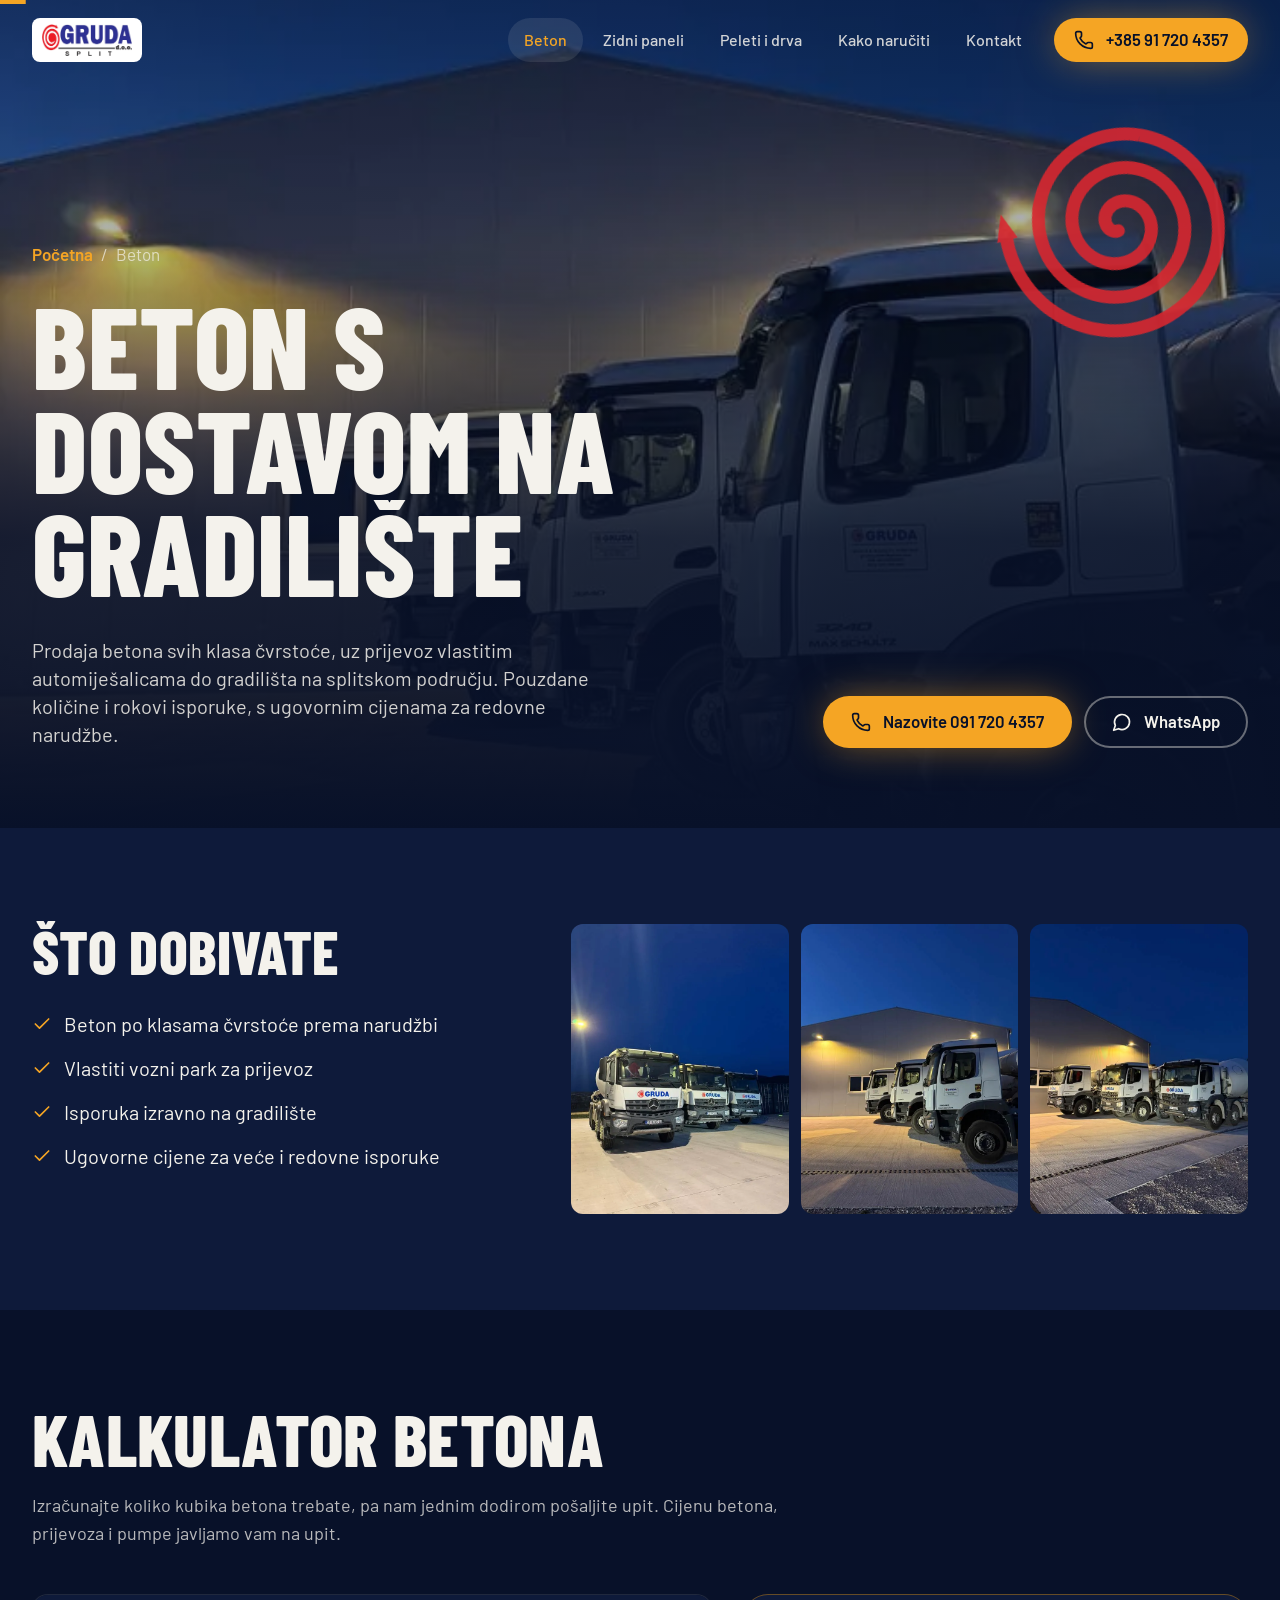
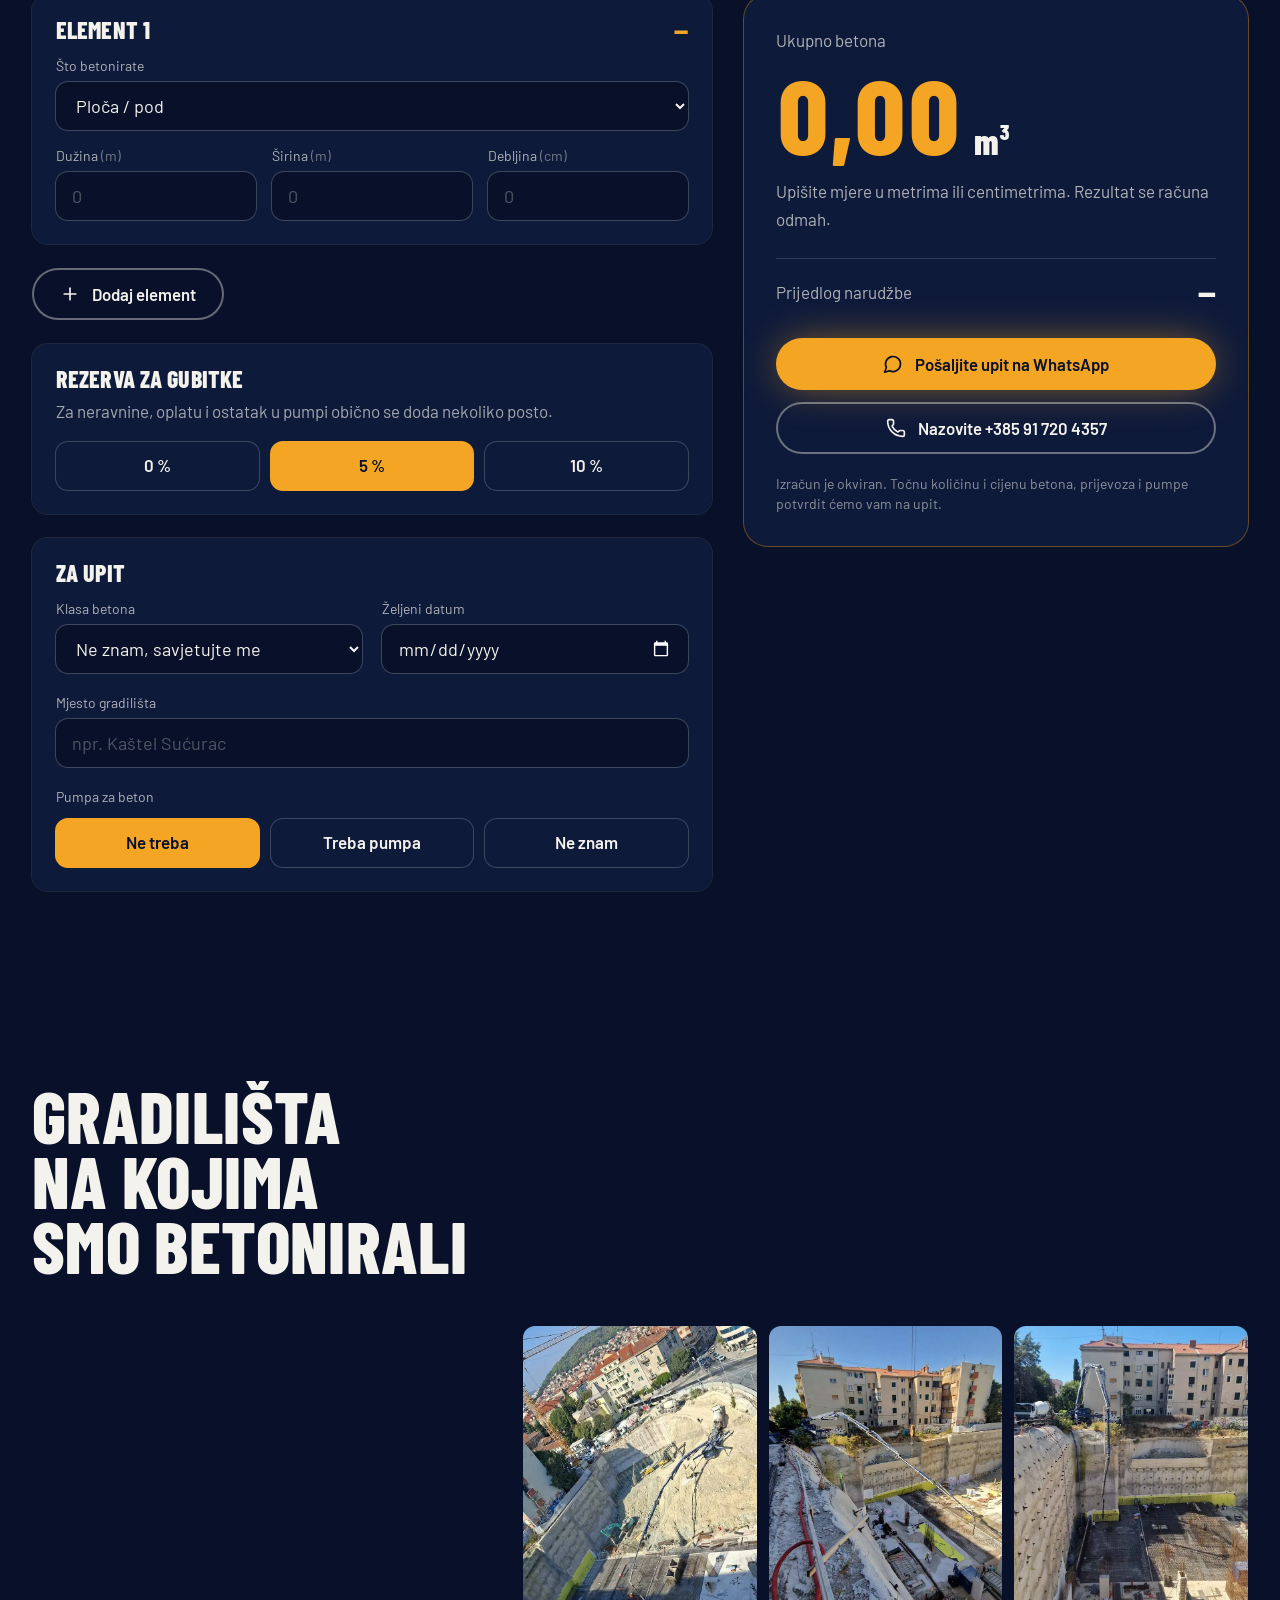
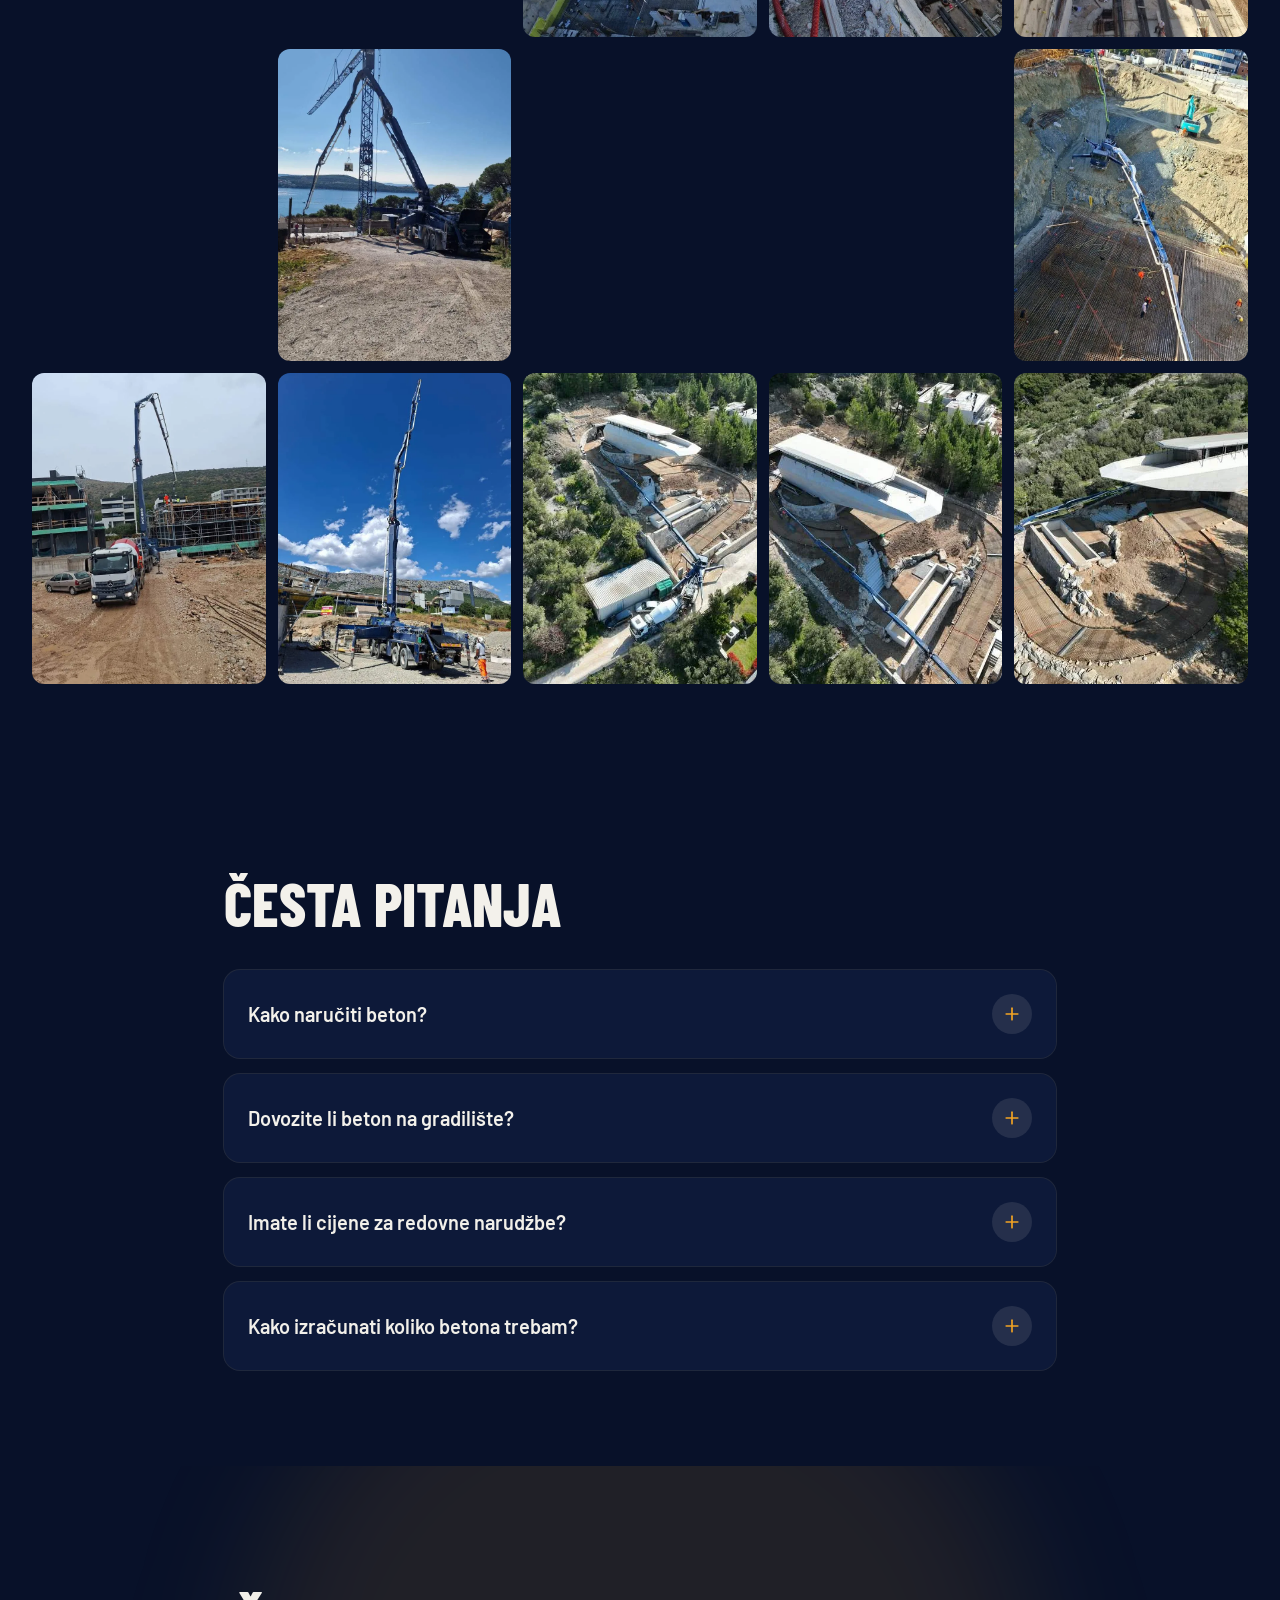
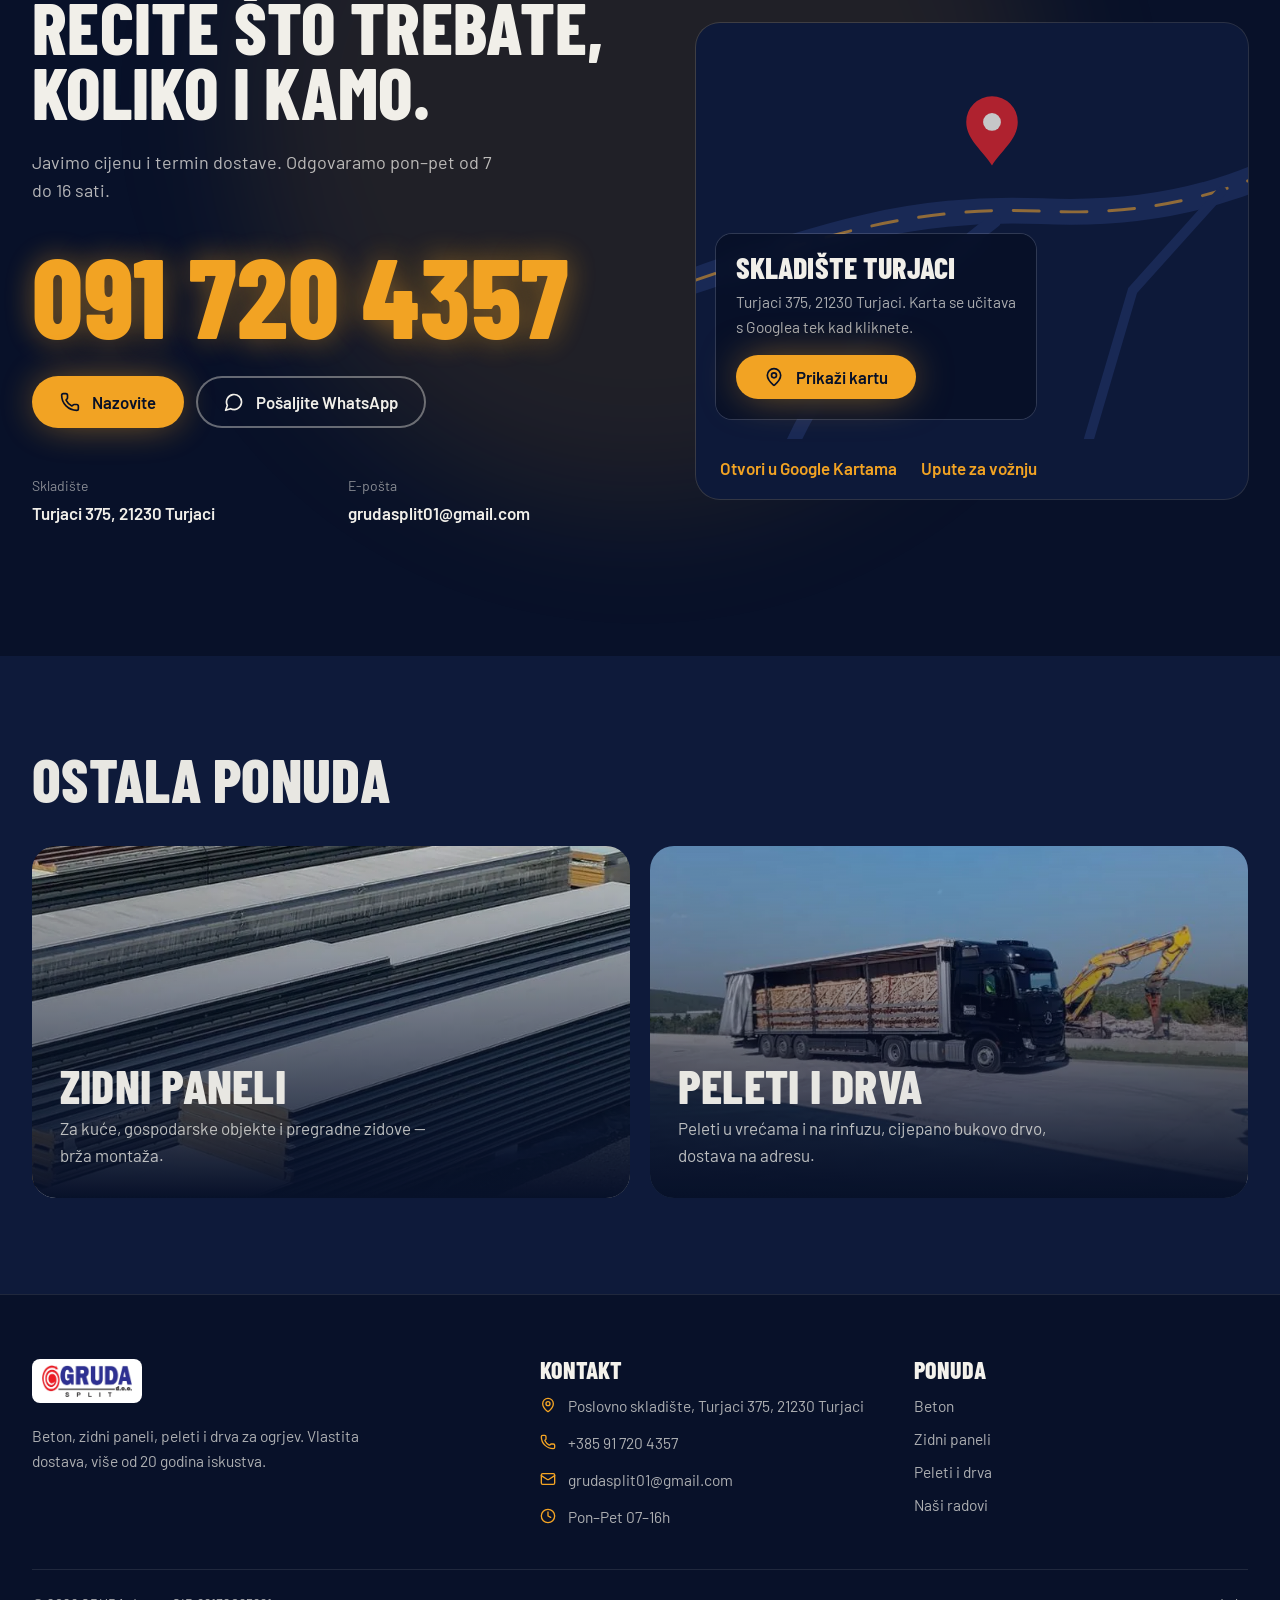
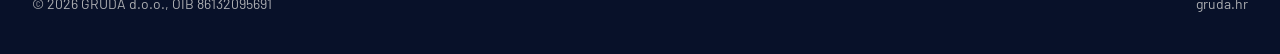
==== commit d64c1fc0: "Kalkulator betona (m³) na stranici Beton Elementi (ploča, trakasti temelj, zid, količina) se zbrajaj" ====
--- a/beton/index.html
+++ b/beton/index.html
@@ -19,11 +19,11 @@
 <meta property="og:image" content="https://gruda.hr/og-image.jpg">
 <meta name="twitter:card" content="summary_large_image">
 <link rel="preload" href="/fonts/barlow-condensed-800-latin.woff2" as="font" type="font/woff2" crossorigin>
-<link rel="stylesheet" href="/css/app.css?v=61e8c6bc">
+<link rel="stylesheet" href="/css/app.css?v=d895c479">
 <script>if(!matchMedia('(prefers-reduced-motion: reduce)').matches){document.documentElement.classList.add('anim');setTimeout(function(){if(!window.gsap)document.documentElement.classList.remove('anim')},4000)}</script>
 <script src="/js/gsap.min.js" defer></script>
 <script src="/js/ScrollTrigger.min.js" defer></script>
-<script type="application/ld+json">[{"@context": "https://schema.org", "@type": "LocalBusiness", "@id": "https://gruda.hr/#tvrtka", "name": "GRUDA d.o.o.", "url": "https://gruda.hr/", "image": "https://gruda.hr/og-image.jpg", "logo": "https://gruda.hr/img/logo.png", "description": "Prodaja i prijevoz betona, zidni paneli te peleti i drva za ogrjev, s vlastitom dostavom na splitskom području.", "telephone": "+385917204357", "email": "grudasplit01@gmail.com", "taxID": "86132095691", "address": {"@type": "PostalAddress", "streetAddress": "Turjaci 375", "addressLocality": "Turjaci", "postalCode": "21230", "addressCountry": "HR"}, "hasMap": "https://www.google.com/maps/place/GRUDA+d.o.o.+Poslovno+skladi%C5%A1te,+375,+21230,+Turjaci,+Hrvatska/data=!4m2!3m1!1s0x134aaf006aa585e5:0x57cebcf8c4d6bbeb!18m1!1e1", "areaServed": "Split i okolica", "numberOfEmployees": {"@type": "QuantitativeValue", "minValue": 20}, "openingHoursSpecification": {"@type": "OpeningHoursSpecification", "dayOfWeek": ["Monday", "Tuesday", "Wednesday", "Thursday", "Friday"], "opens": "07:00", "closes": "16:00"}}, {"@context": "https://schema.org", "@type": "Service", "name": "Beton s dostavom na gradilište", "description": "Prodaja betona svih klasa čvrstoće s prijevozom vlastitim automiješalicama do gradilišta na splitskom području. Ugovorne cijene za redovne narudžbe.", "provider": {"@id": "https://gruda.hr/#tvrtka"}, "areaServed": "Split i okolica", "url": "https://gruda.hr/beton/"}, {"@context": "https://schema.org", "@type": "FAQPage", "mainEntity": [{"@type": "Question", "name": "Kako naručiti beton?", "acceptedAnswer": {"@type": "Answer", "text": "Nazovite ili pošaljite poruku na WhatsApp: recite klasu betona, približnu količinu, adresu gradilišta i željeni termin. Dogovorimo dostavu i javimo vam cijenu."}}, {"@type": "Question", "name": "Dovozite li beton na gradilište?", "acceptedAnswer": {"@type": "Answer", "text": "Da, vlastitim automiješalicama izravno na gradilište na splitskom području."}}, {"@type": "Question", "name": "Imate li cijene za redovne narudžbe?", "acceptedAnswer": {"@type": "Answer", "text": "Da, za veće i redovne isporuke dogovaramo ugovorne cijene."}}]}, {"@context": "https://schema.org", "@type": "BreadcrumbList", "itemListElement": [{"@type": "ListItem", "position": 1, "name": "Početna", "item": "https://gruda.hr/"}, {"@type": "ListItem", "position": 2, "name": "Beton", "item": "https://gruda.hr/beton/"}]}]</script>
+<script type="application/ld+json">[{"@context": "https://schema.org", "@type": "LocalBusiness", "@id": "https://gruda.hr/#tvrtka", "name": "GRUDA d.o.o.", "url": "https://gruda.hr/", "image": "https://gruda.hr/og-image.jpg", "logo": "https://gruda.hr/img/logo.png", "description": "Prodaja i prijevoz betona, zidni paneli te peleti i drva za ogrjev, s vlastitom dostavom na splitskom području.", "telephone": "+385917204357", "email": "grudasplit01@gmail.com", "taxID": "86132095691", "address": {"@type": "PostalAddress", "streetAddress": "Turjaci 375", "addressLocality": "Turjaci", "postalCode": "21230", "addressCountry": "HR"}, "hasMap": "https://www.google.com/maps/place/GRUDA+d.o.o.+Poslovno+skladi%C5%A1te,+375,+21230,+Turjaci,+Hrvatska/data=!4m2!3m1!1s0x134aaf006aa585e5:0x57cebcf8c4d6bbeb!18m1!1e1", "areaServed": "Split i okolica", "numberOfEmployees": {"@type": "QuantitativeValue", "minValue": 20}, "openingHoursSpecification": {"@type": "OpeningHoursSpecification", "dayOfWeek": ["Monday", "Tuesday", "Wednesday", "Thursday", "Friday"], "opens": "07:00", "closes": "16:00"}}, {"@context": "https://schema.org", "@type": "Service", "name": "Beton s dostavom na gradilište", "description": "Prodaja betona svih klasa čvrstoće s prijevozom vlastitim automiješalicama do gradilišta na splitskom području. Ugovorne cijene za redovne narudžbe.", "provider": {"@id": "https://gruda.hr/#tvrtka"}, "areaServed": "Split i okolica", "url": "https://gruda.hr/beton/"}, {"@context": "https://schema.org", "@type": "FAQPage", "mainEntity": [{"@type": "Question", "name": "Kako naručiti beton?", "acceptedAnswer": {"@type": "Answer", "text": "Nazovite ili pošaljite poruku na WhatsApp: recite klasu betona, približnu količinu, adresu gradilišta i željeni termin. Dogovorimo dostavu i javimo vam cijenu."}}, {"@type": "Question", "name": "Dovozite li beton na gradilište?", "acceptedAnswer": {"@type": "Answer", "text": "Da, vlastitim automiješalicama izravno na gradilište na splitskom području."}}, {"@type": "Question", "name": "Imate li cijene za redovne narudžbe?", "acceptedAnswer": {"@type": "Answer", "text": "Da, za veće i redovne isporuke dogovaramo ugovorne cijene."}}, {"@type": "Question", "name": "Kako izračunati koliko betona trebam?", "acceptedAnswer": {"@type": "Answer", "text": "Pomnožite dužinu, širinu i debljinu u metrima: ploča 10 × 5 m debljine 20 cm (0,20 m) treba 10 m³. Dodajte nekoliko posto rezerve za neravnine i gubitke. Možete koristiti i naš kalkulator betona na ovoj stranici."}}]}, {"@context": "https://schema.org", "@type": "BreadcrumbList", "itemListElement": [{"@type": "ListItem", "position": 1, "name": "Početna", "item": "https://gruda.hr/"}, {"@type": "ListItem", "position": 2, "name": "Beton", "item": "https://gruda.hr/beton/"}]}]</script>
 </head>
 <body>
 <a href="#sadrzaj" class="sr-only z-[100] bg-reflektor px-4 py-2 text-noc-duboka focus:not-sr-only focus:fixed focus:start-3 focus:top-3">Preskoči na sadržaj</a>
@@ -54,10 +54,101 @@
 <div><h2 class="text-6xl" data-udji="lijevo">Što dobivate</h2><ul class="mt-8 grid gap-4 text-xl" data-udji><li class="flex items-center gap-3"><svg class="size-5 text-reflektor" viewBox="0 0 24 24" fill="none" stroke="currentColor" stroke-width="2" stroke-linecap="round" stroke-linejoin="round" aria-hidden="true" focusable="false"><path d="M20 6 9 17l-5-5"/></svg>Beton po klasama čvrstoće prema narudžbi</li><li class="flex items-center gap-3"><svg class="size-5 text-reflektor" viewBox="0 0 24 24" fill="none" stroke="currentColor" stroke-width="2" stroke-linecap="round" stroke-linejoin="round" aria-hidden="true" focusable="false"><path d="M20 6 9 17l-5-5"/></svg>Vlastiti vozni park za prijevoz</li><li class="flex items-center gap-3"><svg class="size-5 text-reflektor" viewBox="0 0 24 24" fill="none" stroke="currentColor" stroke-width="2" stroke-linecap="round" stroke-linejoin="round" aria-hidden="true" focusable="false"><path d="M20 6 9 17l-5-5"/></svg>Isporuka izravno na gradilište</li><li class="flex items-center gap-3"><svg class="size-5 text-reflektor" viewBox="0 0 24 24" fill="none" stroke="currentColor" stroke-width="2" stroke-linecap="round" stroke-linejoin="round" aria-hidden="true" focusable="false"><path d="M20 6 9 17l-5-5"/></svg>Ugovorne cijene za veće i redovne isporuke</li></ul></div>
 <div><div class="grid gap-3 grid-cols-2 sm:grid-cols-3" data-galerija><button type="button" aria-label="Povećaj: GRUDA automiješalica" class="group overflow-hidden rounded-xl" data-udji><picture><source type="image/webp" srcset="/img/beton-1.webp"><img src="/img/beton-1.jpg" alt="GRUDA automiješalica" width="720" height="960" class="aspect-[3/4] w-full object-cover transition duration-700 group-hover:scale-110 group-hover:brightness-110" loading="lazy" decoding="async" ></picture></button><button type="button" aria-label="Povećaj: GRUDA vozni park" class="group overflow-hidden rounded-xl" data-udji><picture><source type="image/webp" srcset="/img/beton-2.webp"><img src="/img/beton-2.jpg" alt="GRUDA vozni park" width="720" height="960" class="aspect-[3/4] w-full object-cover transition duration-700 group-hover:scale-110 group-hover:brightness-110" loading="lazy" decoding="async" ></picture></button><button type="button" aria-label="Povećaj: GRUDA kamion mješalica" class="group overflow-hidden rounded-xl" data-udji><picture><source type="image/webp" srcset="/img/beton-3.webp"><img src="/img/beton-3.jpg" alt="GRUDA kamion mješalica" width="720" height="960" class="aspect-[3/4] w-full object-cover transition duration-700 group-hover:scale-110 group-hover:brightness-110" loading="lazy" decoding="async" ></picture></button></div></div>
 </div></section>
+<section id="kalkulator" class="overflow-x-clip bg-noc-duboka py-24"><div class="mx-auto w-full max-w-[86rem] px-5 sm:px-8">
+<div class="max-w-3xl">
+<h2 class="text-6xl sm:text-7xl" data-udji="lijevo">Kalkulator betona</h2>
+<p class="mt-5 text-lg text-kamion/75" data-udji>Izračunajte koliko kubika betona trebate, pa nam jednim dodirom pošaljite upit.
+Cijenu betona, prijevoza i pumpe javljamo vam na upit.</p>
+</div>
+<p id="kalk-bezjs" class="mt-10 rounded-2xl bg-noc p-6 text-lg ring-1 ring-kamion/10">Za kalkulator uključite JavaScript u pregledniku ili nas nazovite:
+<a class="font-semibold text-reflektor hover:underline" href="tel:+385917204357">+385 91 720 4357</a>.</p>
+<form id="kalk" hidden class="mt-12 grid items-start gap-8 lg:grid-cols-[1.35fr_1fr]" onsubmit="return false">
+<div class="grid gap-6">
+<div id="kalk-elementi" class="grid gap-4" aria-live="off"></div>
+<template id="kalk-tpl"><fieldset class="rounded-2xl bg-noc p-5 ring-1 ring-kamion/10 sm:p-6">
+<div class="mb-4 flex flex-wrap items-center justify-between gap-3">
+<legend class="contents"><span data-rb class="cesta text-2xl">Element</span></legend>
+<span class="flex items-center gap-3"><span data-m3 class="cesta text-2xl normal-case text-reflektor tabular-nums">—</span>
+<button type="button" data-ukloni class="rounded-full px-3 py-2 text-sm text-kamion/70 ring-1 ring-kamion/20 hover:text-reflektor hover:ring-reflektor">Ukloni</button></span></div>
+<label class="grid gap-1.5"><span class="text-sm text-kamion/70">Što betonirate</span><select class="min-h-12 w-full rounded-xl bg-noc-duboka px-4 text-lg text-kamion ring-1 ring-kamion/20 focus:ring-2 focus:ring-reflektor focus:outline-none"><option value="ploca">Ploča / pod</option><option value="temelj">Trakasti temelj</option><option value="zid">Zid / greda</option><option value="kolicina">Znam količinu (m³)</option></select></label>
+<div data-polja class="mt-4 grid grid-cols-3 gap-3 sm:gap-4"></div>
+</fieldset></template>
+<button type="button" id="kalk-dodaj" class="gumb gumb-obrub justify-self-start"><svg class="size-5 shrink-0" viewBox="0 0 24 24" fill="none" stroke="currentColor" stroke-width="2" stroke-linecap="round" stroke-linejoin="round" aria-hidden="true" focusable="false"><path d="M5 12h14"/><path d="M12 5v14"/></svg>Dodaj element</button>
+<fieldset class="rounded-2xl bg-noc p-5 ring-1 ring-kamion/10 sm:p-6"><legend class="cesta float-left mb-2 w-full text-2xl">Rezerva za gubitke</legend>
+<p class="clear-both mb-4 text-kamion/65">Za neravnine, oplatu i ostatak u pumpi obično se doda nekoliko posto.</p>
+<div class="grid grid-cols-3 gap-3"><label class="relative flex min-h-12 cursor-pointer items-center justify-center rounded-xl px-4 font-semibold ring-1 ring-kamion/20 transition has-[:checked]:bg-reflektor has-[:checked]:text-noc-duboka has-[:checked]:ring-reflektor has-[:focus-visible]:outline-3 has-[:focus-visible]:outline-reflektor"><input type="radio" name="rezerva" value="0" class="sr-only">0 %</label><label class="relative flex min-h-12 cursor-pointer items-center justify-center rounded-xl px-4 font-semibold ring-1 ring-kamion/20 transition has-[:checked]:bg-reflektor has-[:checked]:text-noc-duboka has-[:checked]:ring-reflektor has-[:focus-visible]:outline-3 has-[:focus-visible]:outline-reflektor"><input type="radio" name="rezerva" value="5" class="sr-only" checked>5 %</label><label class="relative flex min-h-12 cursor-pointer items-center justify-center rounded-xl px-4 font-semibold ring-1 ring-kamion/20 transition has-[:checked]:bg-reflektor has-[:checked]:text-noc-duboka has-[:checked]:ring-reflektor has-[:focus-visible]:outline-3 has-[:focus-visible]:outline-reflektor"><input type="radio" name="rezerva" value="10" class="sr-only">10 %</label></div></fieldset>
+<fieldset class="rounded-2xl bg-noc p-5 ring-1 ring-kamion/10 sm:p-6"><legend class="cesta float-left mb-4 w-full text-2xl">Za upit</legend>
+<div class="clear-both grid gap-5 sm:grid-cols-2">
+<label class="grid gap-1.5"><span class="text-sm text-kamion/70">Klasa betona</span><select name="klasa" class="min-h-12 w-full rounded-xl bg-noc-duboka px-4 text-lg text-kamion ring-1 ring-kamion/20 focus:ring-2 focus:ring-reflektor focus:outline-none"><option>Ne znam, savjetujte me</option><option>C12/15</option><option>C16/20</option><option>C20/25</option><option>C25/30</option><option>C30/37</option><option>C35/45</option></select></label>
+<label class="grid gap-1.5"><span class="text-sm text-kamion/70">Željeni datum</span><input type="date" name="datum" class="min-h-12 w-full rounded-xl bg-noc-duboka px-4 text-lg text-kamion ring-1 ring-kamion/20 focus:ring-2 focus:ring-reflektor focus:outline-none [color-scheme:dark]"></label>
+<label class="grid gap-1.5 sm:col-span-2"><span class="text-sm text-kamion/70">Mjesto gradilišta</span><input name="mjesto" autocomplete="address-level2" placeholder="npr. Kaštel Sućurac" class="min-h-12 w-full rounded-xl bg-noc-duboka px-4 text-lg text-kamion ring-1 ring-kamion/20 focus:ring-2 focus:ring-reflektor focus:outline-none placeholder:text-kamion/30"></label>
+</div>
+<p class="mt-5 mb-3 text-sm text-kamion/70">Pumpa za beton</p><div class="grid grid-cols-3 gap-3"><label class="relative flex min-h-12 cursor-pointer items-center justify-center rounded-xl px-4 font-semibold ring-1 ring-kamion/20 transition has-[:checked]:bg-reflektor has-[:checked]:text-noc-duboka has-[:checked]:ring-reflektor has-[:focus-visible]:outline-3 has-[:focus-visible]:outline-reflektor"><input type="radio" name="pumpa" value="ne" class="sr-only" checked>Ne treba</label><label class="relative flex min-h-12 cursor-pointer items-center justify-center rounded-xl px-4 font-semibold ring-1 ring-kamion/20 transition has-[:checked]:bg-reflektor has-[:checked]:text-noc-duboka has-[:checked]:ring-reflektor has-[:focus-visible]:outline-3 has-[:focus-visible]:outline-reflektor"><input type="radio" name="pumpa" value="da" class="sr-only">Treba pumpa</label><label class="relative flex min-h-12 cursor-pointer items-center justify-center rounded-xl px-4 font-semibold ring-1 ring-kamion/20 transition has-[:checked]:bg-reflektor has-[:checked]:text-noc-duboka has-[:checked]:ring-reflektor has-[:focus-visible]:outline-3 has-[:focus-visible]:outline-reflektor"><input type="radio" name="pumpa" value="ne znam" class="sr-only">Ne znam</label></div>
+</fieldset>
+</div>
+<aside class="rounded-3xl bg-noc p-6 ring-1 ring-reflektor/40 sm:p-8 lg:sticky lg:top-28" aria-live="polite">
+<p class="text-kamion/70">Ukupno betona</p>
+<p class="cesta mt-2 flex items-baseline gap-3"><span id="kalk-zbroj" class="inline-block origin-left text-[clamp(4rem,12vw,6.5rem)] leading-none text-reflektor tabular-nums">0,00</span><span class="text-4xl normal-case">m³</span></p>
+<p id="kalk-poruka" class="mt-3 text-kamion/70">Upišite mjere u metrima ili centimetrima. Rezultat se računa odmah.</p>
+<div class="mt-6 flex items-center justify-between gap-4 border-t border-kamion/15 pt-5"><span class="text-kamion/70">Prijedlog narudžbe</span><span id="kalk-prijedlog" class="cesta text-3xl normal-case tabular-nums">—</span></div>
+<div class="mt-8 grid gap-3">
+<a id="kalk-wa" href="https://wa.me/385917204357" target="_blank" rel="noopener" class="gumb gumb-svjetlo"><svg class="size-5 shrink-0" viewBox="0 0 24 24" fill="none" stroke="currentColor" stroke-width="2" stroke-linecap="round" stroke-linejoin="round" aria-hidden="true" focusable="false"><path d="M7.9 20A9 9 0 1 0 4 16.1L2 22Z"/></svg>Pošaljite upit na WhatsApp</a>
+<a href="tel:+385917204357" class="gumb gumb-obrub"><svg class="size-5 shrink-0" viewBox="0 0 24 24" fill="none" stroke="currentColor" stroke-width="2" stroke-linecap="round" stroke-linejoin="round" aria-hidden="true" focusable="false"><path d="M13.832 16.568a1 1 0 0 0 1.213-.303l.355-.465A2 2 0 0 1 17 15h3a2 2 0 0 1 2 2v3a2 2 0 0 1-2 2A18 18 0 0 1 2 4a2 2 0 0 1 2-2h3a2 2 0 0 1 2 2v3a2 2 0 0 1-.8 1.6l-.468.351a1 1 0 0 0-.292 1.233 14 14 0 0 0 6.392 6.384"/></svg>Nazovite +385 91 720 4357</a></div>
+<p class="mt-5 text-sm text-kamion/55">Izračun je okviran. Točnu količinu i cijenu betona, prijevoza i pumpe potvrdit ćemo vam na upit.</p>
+</aside>
+</form>
+<script>
+(function(){
+var K=document.getElementById('kalk');if(!K)return;
+K.hidden=false;document.getElementById('kalk-bezjs').hidden=true;
+var popis=document.getElementById('kalk-elementi'),tpl=document.getElementById('kalk-tpl'),
+    zbroj=document.getElementById('kalk-zbroj'),prijedlog=document.getElementById('kalk-prijedlog'),
+    poruka=document.getElementById('kalk-poruka'),wa=document.getElementById('kalk-wa'),
+    red=matchMedia('(prefers-reduced-motion: reduce)').matches;
+var VRSTE={
+  ploca:{naziv:'Ploča / pod',polja:[['Dužina','m'],['Širina','m'],['Debljina','cm']],m3:function(a){return a[0]*a[1]*a[2]/100}},
+  temelj:{naziv:'Trakasti temelj',polja:[['Ukupna dužina','m'],['Širina','cm'],['Visina','cm']],m3:function(a){return a[0]*a[1]/100*a[2]/100}},
+  zid:{naziv:'Zid / greda',polja:[['Dužina','m'],['Debljina','cm'],['Visina','m']],m3:function(a){return a[0]*a[1]/100*a[2]}},
+  kolicina:{naziv:'Znam količinu',polja:[['Količina','m³']],m3:function(a){return a[0]}}
+};
+function broj(v){v=String(v||'').trim().replace(/\s/g,'').replace(',','.');var n=parseFloat(v);return isFinite(n)&&n>0?n:0}
+function f2(n){return n.toLocaleString('hr-HR',{minimumFractionDigits:2,maximumFractionDigits:2})}
+function f1(n){return n.toLocaleString('hr-HR',{minimumFractionDigits:1,maximumFractionDigits:1})}
+var brojac=0;
+function polja(el){var v=VRSTE[el.querySelector('select').value],box=el.querySelector('[data-polja]');box.innerHTML='';
+  v.polja.forEach(function(p){brojac++;var id='kp'+brojac;var w=document.createElement('label');w.className='grid content-end gap-1.5';w.htmlFor=id;
+    w.innerHTML='<span class="text-sm text-kamion/70">'+p[0]+' <span class="text-kamion/45">('+p[1]+')</span></span>'+
+    '<input id="'+id+'" inputmode="decimal" autocomplete="off" placeholder="0" class="min-h-12 w-full rounded-xl bg-noc-duboka px-4 text-lg text-kamion ring-1 ring-kamion/20 placeholder:text-kamion/30 focus:ring-2 focus:ring-reflektor focus:outline-none">';
+    box.appendChild(w)});racunaj()}
+function dodaj(vrsta){var el=tpl.content.firstElementChild.cloneNode(true);el.querySelector('select').value=vrsta||'ploca';popis.appendChild(el);
+  el.querySelector('select').addEventListener('change',function(){polja(el)});
+  el.querySelector('[data-ukloni]').addEventListener('click',function(){el.remove();oznake();racunaj()});polja(el);oznake()}
+function oznake(){var svi=popis.children;[].forEach.call(svi,function(el,i){el.querySelector('[data-rb]').textContent='Element '+(i+1);el.querySelector('[data-ukloni]').hidden=svi.length<2})}
+function stavke(){return [].map.call(popis.children,function(el){var k=el.querySelector('select').value,v=VRSTE[k];
+  var a=[].map.call(el.querySelectorAll('input'),function(i){return broj(i.value)});var m=a.every(function(x){return x>0})?v.m3(a):0;
+  el.querySelector('[data-m3]').textContent=m?f2(m)+' m³':'—';return {v:v,a:a,m:m}})}
+var zadnji=-1;
+function racunaj(){var s=stavke(),uk=s.reduce(function(t,x){return t+x.m},0),rez=parseFloat(K.querySelector('[name=rezerva]:checked').value)/100,
+  sR=uk*(1+rez),pr=Math.ceil(sR*2)/2;
+  zbroj.textContent=f2(sR);prijedlog.textContent=sR>0?f1(pr)+' m³':'—';
+  poruka.textContent=sR>0?'S rezervom od '+Math.round(rez*100)+' %. Prijedlog narudžbe zaokružen je naviše na 0,5 m³.':'Upišite mjere u metrima ili centimetrima. Rezultat se računa odmah.';
+  if(!red&&sR!==zadnji&&window.gsap){gsap.fromTo(zbroj,{scale:1.08,color:'#ffd07a'},{scale:1,color:'#f5a524',duration:.5,ease:'power2.out'})}zadnji=sR;
+  var red_=s.filter(function(x){return x.m>0}).map(function(x,i){return '- '+x.v.naziv+': '+(x.v.polja.length>1?x.a.map(function(n,j){return String(n).replace('.',',')+' '+x.v.polja[j][1]}).join(' × ')+' = ':'')+f2(x.m)+' m³'});
+  var kl=K.querySelector('[name=klasa]').value,pu=K.querySelector('[name=pumpa]:checked').value,mj=K.querySelector('[name=mjesto]').value.trim(),dt=K.querySelector('[name=datum]').value;
+  var t='Pozdrav, upit za beton (kalkulator na gruda.hr):\n'+(red_.length?red_.join('\n')+'\n':'')+
+    'Ukupno s rezervom '+Math.round(rez*100)+' %: '+f2(sR)+' m³'+(sR>0?' (prijedlog '+f1(pr)+' m³)':'')+'\n'+
+    'Klasa betona: '+kl+'\nPumpa za beton: '+pu+'\nMjesto gradilišta: '+(mj||'—')+'\nŽeljeni datum: '+(dt?dt.split('-').reverse().join('.')+'.':'—')+'\n\nMolim cijenu betona, prijevoza'+(pu==='da'?' i pumpe':'')+'.';
+  wa.href='https://wa.me/385917204357?text='+encodeURIComponent(t)}
+K.addEventListener('input',racunaj);K.addEventListener('change',racunaj);
+document.getElementById('kalk-dodaj').addEventListener('click',function(){dodaj('ploca');var z=popis.lastElementChild.querySelector('input');if(z)z.focus()});
+dodaj('ploca');
+})();
+</script>
+</div></section>
 <section id="radovi" class="overflow-x-clip bg-noc-duboka py-24"><div class="mx-auto w-full max-w-[86rem] px-5 sm:px-8">
 <h2 class="mb-12 max-w-[14ch] text-6xl sm:text-7xl" data-udji="lijevo">Gradilišta na kojima smo betonirali</h2><div class="grid gap-3 grid-cols-2 sm:grid-cols-3 lg:grid-cols-5" data-galerija><button type="button" aria-label="Povećaj: Betoniranje krovne ploče, pogled iz zraka" class="group overflow-hidden rounded-xl" data-udji><picture><source type="image/webp" srcset="/img/radovi-01.webp"><img src="/img/radovi-01.jpg" alt="Betoniranje krovne ploče, pogled iz zraka" width="700" height="933" class="aspect-[3/4] w-full object-cover transition duration-700 group-hover:scale-110 group-hover:brightness-110" loading="lazy" decoding="async" ></picture></button><button type="button" aria-label="Povećaj: Pumpa za beton na gradilištu zgrade, pogled s krana" class="group overflow-hidden rounded-xl" data-udji><picture><source type="image/webp" srcset="/img/radovi-02.webp"><img src="/img/radovi-02.jpg" alt="Pumpa za beton na gradilištu zgrade, pogled s krana" width="700" height="933" class="aspect-[3/4] w-full object-cover transition duration-700 group-hover:scale-110 group-hover:brightness-110" loading="lazy" decoding="async" ></picture></button><button type="button" aria-label="Povećaj: Betoniranje u građevinskoj jami u gradu" class="group overflow-hidden rounded-xl" data-udji><picture><source type="image/webp" srcset="/img/radovi-03.webp"><img src="/img/radovi-03.jpg" alt="Betoniranje u građevinskoj jami u gradu" width="700" height="1244" class="aspect-[3/4] w-full object-cover transition duration-700 group-hover:scale-110 group-hover:brightness-110" loading="lazy" decoding="async" ></picture></button><button type="button" aria-label="Povećaj: Betoniranje temelja uz potporni zid građevinske jame" class="group overflow-hidden rounded-xl" data-udji><picture><source type="image/webp" srcset="/img/radovi-04.webp"><img src="/img/radovi-04.jpg" alt="Betoniranje temelja uz potporni zid građevinske jame" width="700" height="1243" class="aspect-[3/4] w-full object-cover transition duration-700 group-hover:scale-110 group-hover:brightness-110" loading="lazy" decoding="async" ></picture></button><button type="button" aria-label="Povećaj: Pumpa spušta beton u duboku građevinsku jamu" class="group overflow-hidden rounded-xl" data-udji><picture><source type="image/webp" srcset="/img/radovi-05.webp"><img src="/img/radovi-05.jpg" alt="Pumpa spušta beton u duboku građevinsku jamu" width="700" height="1243" class="aspect-[3/4] w-full object-cover transition duration-700 group-hover:scale-110 group-hover:brightness-110" loading="lazy" decoding="async" ></picture></button><button type="button" aria-label="Povećaj: Dvije pumpe za beton pri betoniranju ploče uz more" class="group overflow-hidden rounded-xl" data-udji><picture><source type="image/webp" srcset="/img/radovi-06.webp"><img src="/img/radovi-06.jpg" alt="Dvije pumpe za beton pri betoniranju ploče uz more" width="700" height="933" class="aspect-[3/4] w-full object-cover transition duration-700 group-hover:scale-110 group-hover:brightness-110" loading="lazy" decoding="async" ></picture></button><button type="button" aria-label="Povećaj: Autopumpa za beton s razvučenom granom uz toranjski kran" class="group overflow-hidden rounded-xl" data-udji><picture><source type="image/webp" srcset="/img/radovi-07.webp"><img src="/img/radovi-07.jpg" alt="Autopumpa za beton s razvučenom granom uz toranjski kran" width="700" height="1244" class="aspect-[3/4] w-full object-cover transition duration-700 group-hover:scale-110 group-hover:brightness-110" loading="lazy" decoding="async" ></picture></button><button type="button" aria-label="Povećaj: Autopumpa za beton na dnu građevinske jame" class="group overflow-hidden rounded-xl" data-udji><picture><source type="image/webp" srcset="/img/radovi-08.webp"><img src="/img/radovi-08.jpg" alt="Autopumpa za beton na dnu građevinske jame" width="700" height="1515" class="aspect-[3/4] w-full object-cover transition duration-700 group-hover:scale-110 group-hover:brightness-110" loading="lazy" decoding="async" ></picture></button><button type="button" aria-label="Povećaj: Radnici ravnaju svježe izliveni beton" class="group overflow-hidden rounded-xl" data-udji><picture><source type="image/webp" srcset="/img/radovi-09.webp"><img src="/img/radovi-09.jpg" alt="Radnici ravnaju svježe izliveni beton" width="700" height="1244" class="aspect-[3/4] w-full object-cover transition duration-700 group-hover:scale-110 group-hover:brightness-110" loading="lazy" decoding="async" ></picture></button><button type="button" aria-label="Povećaj: Betoniranje temeljne ploče preko armature, pogled odozgo" class="group overflow-hidden rounded-xl" data-udji><picture><source type="image/webp" srcset="/img/radovi-10.webp"><img src="/img/radovi-10.jpg" alt="Betoniranje temeljne ploče preko armature, pogled odozgo" width="700" height="1244" class="aspect-[3/4] w-full object-cover transition duration-700 group-hover:scale-110 group-hover:brightness-110" loading="lazy" decoding="async" ></picture></button><button type="button" aria-label="Povećaj: Automiješalica i pumpa za beton na gradilištu zgrade" class="group overflow-hidden rounded-xl" data-udji><picture><source type="image/webp" srcset="/img/radovi-11.webp"><img src="/img/radovi-11.jpg" alt="Automiješalica i pumpa za beton na gradilištu zgrade" width="700" height="1244" class="aspect-[3/4] w-full object-cover transition duration-700 group-hover:scale-110 group-hover:brightness-110" loading="lazy" decoding="async" ></picture></button><button type="button" aria-label="Povećaj: Autopumpa za beton s podignutom granom" class="group overflow-hidden rounded-xl" data-udji><picture><source type="image/webp" srcset="/img/radovi-12.webp"><img src="/img/radovi-12.jpg" alt="Autopumpa za beton s podignutom granom" width="700" height="933" class="aspect-[3/4] w-full object-cover transition duration-700 group-hover:scale-110 group-hover:brightness-110" loading="lazy" decoding="async" ></picture></button><button type="button" aria-label="Povećaj: Betoniranje kuće na padini, snimka iz zraka" class="group overflow-hidden rounded-xl" data-udji><picture><source type="image/webp" srcset="/img/radovi-13.webp"><img src="/img/radovi-13.jpg" alt="Betoniranje kuće na padini, snimka iz zraka" width="700" height="524" class="aspect-[3/4] w-full object-cover transition duration-700 group-hover:scale-110 group-hover:brightness-110" loading="lazy" decoding="async" ></picture></button><button type="button" aria-label="Povećaj: Pumpa za beton dohvaća kuću na padini, snimka iz zraka" class="group overflow-hidden rounded-xl" data-udji><picture><source type="image/webp" srcset="/img/radovi-14.webp"><img src="/img/radovi-14.jpg" alt="Pumpa za beton dohvaća kuću na padini, snimka iz zraka" width="700" height="524" class="aspect-[3/4] w-full object-cover transition duration-700 group-hover:scale-110 group-hover:brightness-110" loading="lazy" decoding="async" ></picture></button><button type="button" aria-label="Povećaj: Betoniranje terase kuće na padini, snimka iz zraka" class="group overflow-hidden rounded-xl" data-udji><picture><source type="image/webp" srcset="/img/radovi-15.webp"><img src="/img/radovi-15.jpg" alt="Betoniranje terase kuće na padini, snimka iz zraka" width="700" height="524" class="aspect-[3/4] w-full object-cover transition duration-700 group-hover:scale-110 group-hover:brightness-110" loading="lazy" decoding="async" ></picture></button></div></div></section>
 <section class="bg-noc-duboka py-24"><div class="mx-auto w-full max-w-4xl px-5 sm:px-8">
-<h2 class="mb-10 text-6xl" data-udji="lijevo">Česta pitanja</h2><div class="faq grid gap-4"><details class="group rounded-2xl bg-noc p-6 ring-1 ring-kamion/10 open:ring-reflektor/60" data-udji><summary class="flex cursor-pointer list-none items-center justify-between gap-6 text-xl font-semibold">Kako naručiti beton?<span class="faq-znak grid size-10 shrink-0 place-items-center rounded-full bg-kamion/10 text-reflektor transition-transform duration-300"><svg class="size-5" viewBox="0 0 24 24" fill="none" stroke="currentColor" stroke-width="2" stroke-linecap="round" stroke-linejoin="round" aria-hidden="true" focusable="false"><path d="M5 12h14"/><path d="M12 5v14"/></svg></span></summary><p class="mt-4 max-w-[60ch] text-lg text-kamion/75">Nazovite ili pošaljite poruku na WhatsApp: recite klasu betona, približnu količinu, adresu gradilišta i željeni termin. Dogovorimo dostavu i javimo vam cijenu.</p></details><details class="group rounded-2xl bg-noc p-6 ring-1 ring-kamion/10 open:ring-reflektor/60" data-udji><summary class="flex cursor-pointer list-none items-center justify-between gap-6 text-xl font-semibold">Dovozite li beton na gradilište?<span class="faq-znak grid size-10 shrink-0 place-items-center rounded-full bg-kamion/10 text-reflektor transition-transform duration-300"><svg class="size-5" viewBox="0 0 24 24" fill="none" stroke="currentColor" stroke-width="2" stroke-linecap="round" stroke-linejoin="round" aria-hidden="true" focusable="false"><path d="M5 12h14"/><path d="M12 5v14"/></svg></span></summary><p class="mt-4 max-w-[60ch] text-lg text-kamion/75">Da, vlastitim automiješalicama izravno na gradilište na splitskom području.</p></details><details class="group rounded-2xl bg-noc p-6 ring-1 ring-kamion/10 open:ring-reflektor/60" data-udji><summary class="flex cursor-pointer list-none items-center justify-between gap-6 text-xl font-semibold">Imate li cijene za redovne narudžbe?<span class="faq-znak grid size-10 shrink-0 place-items-center rounded-full bg-kamion/10 text-reflektor transition-transform duration-300"><svg class="size-5" viewBox="0 0 24 24" fill="none" stroke="currentColor" stroke-width="2" stroke-linecap="round" stroke-linejoin="round" aria-hidden="true" focusable="false"><path d="M5 12h14"/><path d="M12 5v14"/></svg></span></summary><p class="mt-4 max-w-[60ch] text-lg text-kamion/75">Da, za veće i redovne isporuke dogovaramo ugovorne cijene.</p></details></div></div></section>
+<h2 class="mb-10 text-6xl" data-udji="lijevo">Česta pitanja</h2><div class="faq grid gap-4"><details class="group rounded-2xl bg-noc p-6 ring-1 ring-kamion/10 open:ring-reflektor/60" data-udji><summary class="flex cursor-pointer list-none items-center justify-between gap-6 text-xl font-semibold">Kako naručiti beton?<span class="faq-znak grid size-10 shrink-0 place-items-center rounded-full bg-kamion/10 text-reflektor transition-transform duration-300"><svg class="size-5" viewBox="0 0 24 24" fill="none" stroke="currentColor" stroke-width="2" stroke-linecap="round" stroke-linejoin="round" aria-hidden="true" focusable="false"><path d="M5 12h14"/><path d="M12 5v14"/></svg></span></summary><p class="mt-4 max-w-[60ch] text-lg text-kamion/75">Nazovite ili pošaljite poruku na WhatsApp: recite klasu betona, približnu količinu, adresu gradilišta i željeni termin. Dogovorimo dostavu i javimo vam cijenu.</p></details><details class="group rounded-2xl bg-noc p-6 ring-1 ring-kamion/10 open:ring-reflektor/60" data-udji><summary class="flex cursor-pointer list-none items-center justify-between gap-6 text-xl font-semibold">Dovozite li beton na gradilište?<span class="faq-znak grid size-10 shrink-0 place-items-center rounded-full bg-kamion/10 text-reflektor transition-transform duration-300"><svg class="size-5" viewBox="0 0 24 24" fill="none" stroke="currentColor" stroke-width="2" stroke-linecap="round" stroke-linejoin="round" aria-hidden="true" focusable="false"><path d="M5 12h14"/><path d="M12 5v14"/></svg></span></summary><p class="mt-4 max-w-[60ch] text-lg text-kamion/75">Da, vlastitim automiješalicama izravno na gradilište na splitskom području.</p></details><details class="group rounded-2xl bg-noc p-6 ring-1 ring-kamion/10 open:ring-reflektor/60" data-udji><summary class="flex cursor-pointer list-none items-center justify-between gap-6 text-xl font-semibold">Imate li cijene za redovne narudžbe?<span class="faq-znak grid size-10 shrink-0 place-items-center rounded-full bg-kamion/10 text-reflektor transition-transform duration-300"><svg class="size-5" viewBox="0 0 24 24" fill="none" stroke="currentColor" stroke-width="2" stroke-linecap="round" stroke-linejoin="round" aria-hidden="true" focusable="false"><path d="M5 12h14"/><path d="M12 5v14"/></svg></span></summary><p class="mt-4 max-w-[60ch] text-lg text-kamion/75">Da, za veće i redovne isporuke dogovaramo ugovorne cijene.</p></details><details class="group rounded-2xl bg-noc p-6 ring-1 ring-kamion/10 open:ring-reflektor/60" data-udji><summary class="flex cursor-pointer list-none items-center justify-between gap-6 text-xl font-semibold">Kako izračunati koliko betona trebam?<span class="faq-znak grid size-10 shrink-0 place-items-center rounded-full bg-kamion/10 text-reflektor transition-transform duration-300"><svg class="size-5" viewBox="0 0 24 24" fill="none" stroke="currentColor" stroke-width="2" stroke-linecap="round" stroke-linejoin="round" aria-hidden="true" focusable="false"><path d="M5 12h14"/><path d="M12 5v14"/></svg></span></summary><p class="mt-4 max-w-[60ch] text-lg text-kamion/75">Pomnožite dužinu, širinu i debljinu u metrima: ploča 10 × 5 m debljine 20 cm (0,20 m) treba 10 m³. Dodajte nekoliko posto rezerve za neravnine i gubitke. Možete koristiti i naš kalkulator betona na ovoj stranici.</p></details></div></div></section>
 <section id="kontakt" class="relative overflow-hidden bg-noc-duboka py-24 sm:py-32">
 <div class="pointer-events-none absolute -top-40 start-1/2 size-[50rem] -translate-x-1/2 rounded-full bg-reflektor/10 blur-3xl" aria-hidden="true"></div>
 <div class="mx-auto w-full max-w-[86rem] px-5 sm:px-8 relative grid items-center gap-14 lg:grid-cols-[1.1fr_1fr]">
--- a/css/app.css
+++ b/css/app.css
@@ -1,2 +1,2 @@
 /*! tailwindcss v4.3.3 | MIT License | https://tailwindcss.com */
-@layer properties{@supports (((-webkit-hyphens:none)) and (not (margin-trim:inline))) or ((-moz-orient:inline) and (not (color:rgb(from red r g b)))){*,:before,:after,::backdrop{--tw-translate-x:0;--tw-translate-y:0;--tw-translate-z:0;--tw-scale-x:1;--tw-scale-y:1;--tw-scale-z:1;--tw-rotate-x:initial;--tw-rotate-y:initial;--tw-rotate-z:initial;--tw-skew-x:initial;--tw-skew-y:initial;--tw-space-y-reverse:0;--tw-border-style:solid;--tw-gradient-position:initial;--tw-gradient-from:#0000;--tw-gradient-via:#0000;--tw-gradient-to:#0000;--tw-gradient-stops:initial;--tw-gradient-via-stops:initial;--tw-gradient-from-position:0%;--tw-gradient-via-position:50%;--tw-gradient-to-position:100%;--tw-font-weight:initial;--tw-ordinal:initial;--tw-slashed-zero:initial;--tw-numeric-figure:initial;--tw-numeric-spacing:initial;--tw-numeric-fraction:initial;--tw-shadow:0 0 #0000;--tw-shadow-color:initial;--tw-shadow-alpha:100%;--tw-inset-shadow:0 0 #0000;--tw-inset-shadow-color:initial;--tw-inset-shadow-alpha:100%;--tw-ring-color:initial;--tw-ring-shadow:0 0 #0000;--tw-inset-ring-color:initial;--tw-inset-ring-shadow:0 0 #0000;--tw-ring-inset:initial;--tw-ring-offset-width:0px;--tw-ring-offset-color:#fff;--tw-ring-offset-shadow:0 0 #0000;--tw-blur:initial;--tw-brightness:initial;--tw-contrast:initial;--tw-grayscale:initial;--tw-hue-rotate:initial;--tw-invert:initial;--tw-opacity:initial;--tw-saturate:initial;--tw-sepia:initial;--tw-drop-shadow:initial;--tw-drop-shadow-color:initial;--tw-drop-shadow-alpha:100%;--tw-drop-shadow-size:initial;--tw-backdrop-blur:initial;--tw-backdrop-brightness:initial;--tw-backdrop-contrast:initial;--tw-backdrop-grayscale:initial;--tw-backdrop-hue-rotate:initial;--tw-backdrop-invert:initial;--tw-backdrop-opacity:initial;--tw-backdrop-saturate:initial;--tw-backdrop-sepia:initial;--tw-duration:initial;--tw-leading:initial;--tw-tracking:initial;--tw-outline-style:solid}}}@layer theme{:root,:host{--font-sans:"Barlow", ui-sans-serif, system-ui, -apple-system, "Segoe UI", sans-serif;--font-mono:ui-monospace, SFMono-Regular, Menlo, Monaco, Consolas, "Liberation Mono", "Courier New", monospace;--color-white:#fff;--spacing:.25rem;--container-xs:20rem;--container-sm:24rem;--container-4xl:56rem;--text-sm:.875rem;--text-sm--line-height:calc(1.25 / .875);--text-base:1rem;--text-base--line-height:calc(1.5 / 1);--text-lg:1.125rem;--text-lg--line-height:calc(1.75 / 1.125);--text-xl:1.25rem;--text-xl--line-height:calc(1.75 / 1.25);--text-2xl:1.5rem;--text-2xl--line-height:calc(2 / 1.5);--text-3xl:1.875rem;--text-3xl--line-height:calc(2.25 / 1.875);--text-4xl:2.25rem;--text-4xl--line-height:calc(2.5 / 2.25);--text-5xl:3rem;--text-5xl--line-height:1;--text-6xl:3.75rem;--text-6xl--line-height:1;--text-7xl:4.5rem;--text-7xl--line-height:1;--font-weight-medium:500;--font-weight-semibold:600;--font-weight-extrabold:800;--leading-relaxed:1.625;--radius-md:.375rem;--radius-lg:.5rem;--radius-xl:.75rem;--radius-2xl:1rem;--radius-3xl:1.5rem;--animate-bounce:bounce 1s infinite;--blur-xl:24px;--blur-3xl:64px;--default-transition-duration:.15s;--default-transition-timing-function:cubic-bezier(.4, 0, .2, 1);--default-font-family:var(--font-sans);--default-mono-font-family:var(--font-mono);--font-cesta:"Barlow Condensed", "Arial Narrow", sans-serif;--color-noc:#0e1a3a;--color-noc-duboka:#081129;--color-noc-svijetla:#1a2a57;--color-reflektor:#f5a524;--color-reflektor-svijetli:#ffd07a;--color-kamion:#f4f2ec;--color-spirala:#d7262e}}@layer base{*,:after,:before,::backdrop{box-sizing:border-box;border:0 solid;margin:0;padding:0}::file-selector-button{box-sizing:border-box;border:0 solid;margin:0;padding:0}html,:host{-webkit-text-size-adjust:100%;tab-size:4;line-height:1.5;font-family:var(--default-font-family,-apple-system, BlinkMacSystemFont, "Segoe UI", Roboto, "Helvetica Neue", "Noto Sans", Arial, sans-serif, "Apple Color Emoji", "Segoe UI Emoji", "Segoe UI Symbol", "Noto Color Emoji");font-feature-settings:var(--default-font-feature-settings,normal);font-variation-settings:var(--default-font-variation-settings,normal);-webkit-tap-highlight-color:transparent}hr{height:0;color:inherit;border-top-width:1px}abbr:where([title]){-webkit-text-decoration:underline dotted;text-decoration:underline dotted}h1,h2,h3,h4,h5,h6{font-size:inherit;font-weight:inherit}a{color:inherit;-webkit-text-decoration:inherit;-webkit-text-decoration:inherit;-webkit-text-decoration:inherit;text-decoration:inherit}b,strong{font-weight:bolder}code,kbd,samp,pre{font-family:var(--default-mono-font-family,ui-monospace, SFMono-Regular, Menlo, Monaco, Consolas, "Liberation Mono", "Courier New", monospace);font-feature-settings:var(--default-mono-font-feature-settings,normal);font-variation-settings:var(--default-mono-font-variation-settings,normal);font-size:1em}small{font-size:80%}sub,sup{vertical-align:baseline;font-size:75%;line-height:0;position:relative}sub{bottom:-.25em}sup{top:-.5em}table{text-indent:0;border-color:inherit;border-collapse:collapse}:-moz-focusring:where(:not(iframe)){outline:auto}progress{vertical-align:baseline}summary{display:list-item}ol,ul,menu{list-style:none}img,svg,video,canvas,audio,iframe,embed,object{vertical-align:middle;display:block}img,video{max-width:100%;height:auto}button,input,select,optgroup,textarea{font:inherit;font-feature-settings:inherit;font-variation-settings:inherit;letter-spacing:inherit;color:inherit;opacity:1;background-color:#0000;border-radius:0}::file-selector-button{font:inherit;font-feature-settings:inherit;font-variation-settings:inherit;letter-spacing:inherit;color:inherit;opacity:1;background-color:#0000;border-radius:0}:where(select:is([multiple],[size])) optgroup{font-weight:bolder}:where(select:is([multiple],[size])) optgroup option{padding-inline-start:20px}::file-selector-button{margin-inline-end:4px}::placeholder{opacity:1}@supports (not ((-webkit-appearance:-apple-pay-button))) or (contain-intrinsic-size:1px){::placeholder{color:currentColor}@supports (color:color-mix(in lab, red, red)){::placeholder{color:color-mix(in oklab, currentcolor 50%, transparent)}}}textarea{resize:vertical}::-webkit-search-decoration{-webkit-appearance:none}::-webkit-date-and-time-value{min-height:1lh;text-align:inherit}::-webkit-datetime-edit{display:inline-flex}::-webkit-datetime-edit-fields-wrapper{padding:0}::-webkit-datetime-edit{padding-block:0}::-webkit-datetime-edit-year-field{padding-block:0}::-webkit-datetime-edit-month-field{padding-block:0}::-webkit-datetime-edit-day-field{padding-block:0}::-webkit-datetime-edit-hour-field{padding-block:0}::-webkit-datetime-edit-minute-field{padding-block:0}::-webkit-datetime-edit-second-field{padding-block:0}::-webkit-datetime-edit-millisecond-field{padding-block:0}::-webkit-datetime-edit-meridiem-field{padding-block:0}::-webkit-calendar-picker-indicator{line-height:1}:-moz-ui-invalid{box-shadow:none}button,input:where([type=button],[type=reset],[type=submit]){appearance:button}::file-selector-button{appearance:button}::-webkit-inner-spin-button{height:auto}::-webkit-outer-spin-button{height:auto}[hidden]:where(:not([hidden=until-found])){display:none!important}html{-webkit-tap-highlight-color:transparent}body{background-color:var(--color-noc);font-family:var(--font-sans);--tw-leading:var(--leading-relaxed);font-size:1.0625rem;line-height:var(--leading-relaxed);color:var(--color-kamion);-webkit-font-smoothing:antialiased;-moz-osx-font-smoothing:grayscale;overflow-x:clip}h1,h2,h3,.cesta{font-family:var(--font-cesta);--tw-leading:.9;--tw-font-weight:var(--font-weight-extrabold);line-height:.9;font-weight:var(--font-weight-extrabold);--tw-tracking:.005em;letter-spacing:.005em;text-transform:uppercase;text-wrap:balance}:where(a,button,summary,[tabindex]):focus-visible{outline-style:var(--tw-outline-style);outline-offset:2px;outline-width:3px;outline-color:var(--color-reflektor)}::selection{background-color:var(--color-reflektor);color:var(--color-noc-duboka)}}@layer components{.gumb{min-height:calc(var(--spacing) * 13);justify-content:center;align-items:center;gap:calc(var(--spacing) * 3);padding-inline:calc(var(--spacing) * 7);--tw-font-weight:var(--font-weight-semibold);font-size:1.05rem;font-weight:var(--font-weight-semibold);transition-property:color,background-color,border-color,outline-color,text-decoration-color,fill,stroke,--tw-gradient-from,--tw-gradient-via,--tw-gradient-to,opacity,box-shadow,transform,translate,scale,rotate,filter,-webkit-backdrop-filter,backdrop-filter,display,content-visibility,overlay,pointer-events;transition-timing-function:var(--tw-ease,var(--default-transition-timing-function));transition-duration:var(--tw-duration,var(--default-transition-duration));--tw-duration:.3s;border-radius:3.40282e38px;transition-duration:.3s;display:inline-flex}.gumb svg{width:calc(var(--spacing) * 5);height:calc(var(--spacing) * 5);flex-shrink:0}.gumb-svjetlo{background-color:var(--color-reflektor);color:var(--color-noc-duboka);--tw-shadow:0 0 40px -6px var(--tw-shadow-color,currentcolor);box-shadow:var(--tw-inset-shadow), var(--tw-inset-ring-shadow), var(--tw-ring-offset-shadow), var(--tw-ring-shadow), var(--tw-shadow);--tw-shadow-color:#f5a52499}@supports (color:color-mix(in lab, red, red)){.gumb-svjetlo{--tw-shadow-color:color-mix(in oklab, color-mix(in oklab, var(--color-reflektor) 60%, transparent) var(--tw-shadow-alpha), transparent)}}@media (hover:hover){.gumb-svjetlo:hover{background-color:var(--color-reflektor-svijetli);--tw-shadow-color:#f5a524}@supports (color:color-mix(in lab, red, red)){.gumb-svjetlo:hover{--tw-shadow-color:color-mix(in oklab, var(--color-reflektor) var(--tw-shadow-alpha), transparent)}}}.gumb-obrub{color:var(--color-kamion);--tw-ring-shadow:var(--tw-ring-inset,) 0 0 0 calc(2px + var(--tw-ring-offset-width)) var(--tw-ring-color,currentcolor);box-shadow:var(--tw-inset-shadow), var(--tw-inset-ring-shadow), var(--tw-ring-offset-shadow), var(--tw-ring-shadow), var(--tw-shadow);--tw-ring-color:#f4f2ec66}@supports (color:color-mix(in lab, red, red)){.gumb-obrub{--tw-ring-color:color-mix(in oklab, var(--color-kamion) 40%, transparent)}}.gumb-obrub{--tw-ring-inset:inset}@media (hover:hover){.gumb-obrub:hover{background-color:var(--color-kamion);color:var(--color-noc-duboka)}}.faq summary::-webkit-details-marker{display:none}.faq details[open] .faq-znak{transform:rotate(45deg)}.cesta-crta{stroke-dasharray:26 22}}@layer utilities{.pointer-events-none{pointer-events:none}.sr-only{clip-path:inset(50%);white-space:nowrap;border-width:0;width:1px;height:1px;margin:-1px;padding:0;position:absolute;overflow:hidden}.absolute{position:absolute}.fixed{position:fixed}.relative{position:relative}.sticky{position:sticky}.inset-0{inset:0}.inset-x-0{inset-inline:0}.start-1\/2{inset-inline-start:50%}.start-5{inset-inline-start:calc(var(--spacing) * 5)}.start-6{inset-inline-start:calc(var(--spacing) * 6)}.-end-10{inset-inline-end:calc(var(--spacing) * -10)}.end-4{inset-inline-end:calc(var(--spacing) * 4)}.end-5{inset-inline-end:calc(var(--spacing) * 5)}.end-\[-4rem\]{inset-inline-end:-4rem}.-top-40{top:calc(var(--spacing) * -40)}.top-0{top:0}.top-4{top:calc(var(--spacing) * 4)}.top-6{top:calc(var(--spacing) * 6)}.top-10{top:calc(var(--spacing) * 10)}.top-24{top:calc(var(--spacing) * 24)}.top-full{top:100%}.bottom-0{bottom:0}.bottom-4{bottom:calc(var(--spacing) * 4)}.bottom-5{bottom:calc(var(--spacing) * 5)}.isolate{isolation:isolate}.-z-10{z-index:calc(10 * -1)}.-z-20{z-index:calc(20 * -1)}.z-10{z-index:10}.z-40{z-index:40}.z-50{z-index:50}.z-\[60\]{z-index:60}.z-\[100\]{z-index:100}.m-0{margin:0}.m-5{margin:calc(var(--spacing) * 5)}.mx-2{margin-inline:calc(var(--spacing) * 2)}.mx-auto{margin-inline:auto}.me-auto{margin-inline-end:auto}.mt-1{margin-top:var(--spacing)}.mt-2{margin-top:calc(var(--spacing) * 2)}.mt-4{margin-top:calc(var(--spacing) * 4)}.mt-5{margin-top:calc(var(--spacing) * 5)}.mt-6{margin-top:calc(var(--spacing) * 6)}.mt-7{margin-top:calc(var(--spacing) * 7)}.mt-8{margin-top:calc(var(--spacing) * 8)}.mt-9{margin-top:calc(var(--spacing) * 9)}.mt-10{margin-top:calc(var(--spacing) * 10)}.mt-12{margin-top:calc(var(--spacing) * 12)}.mt-14{margin-top:calc(var(--spacing) * 14)}.mt-16{margin-top:calc(var(--spacing) * 16)}.mt-20{margin-top:calc(var(--spacing) * 20)}.mb-3{margin-bottom:calc(var(--spacing) * 3)}.mb-10{margin-bottom:calc(var(--spacing) * 10)}.mb-12{margin-bottom:calc(var(--spacing) * 12)}.mb-14{margin-bottom:calc(var(--spacing) * 14)}.block{display:block}.flex{display:flex}.grid{display:grid}.hidden{display:none}.inline-flex{display:inline-flex}.aspect-\[3\/4\]{aspect-ratio:3/4}.size-4{width:calc(var(--spacing) * 4);height:calc(var(--spacing) * 4)}.size-5{width:calc(var(--spacing) * 5);height:calc(var(--spacing) * 5)}.size-6{width:calc(var(--spacing) * 6);height:calc(var(--spacing) * 6)}.size-10{width:calc(var(--spacing) * 10);height:calc(var(--spacing) * 10)}.size-12{width:calc(var(--spacing) * 12);height:calc(var(--spacing) * 12)}.size-48{width:calc(var(--spacing) * 48);height:calc(var(--spacing) * 48)}.size-56{width:calc(var(--spacing) * 56);height:calc(var(--spacing) * 56)}.size-72{width:calc(var(--spacing) * 72);height:calc(var(--spacing) * 72)}.size-\[50rem\]{width:50rem;height:50rem}.size-full{width:100%;height:100%}.h-1{height:var(--spacing)}.h-3{height:calc(var(--spacing) * 3)}.h-8{height:calc(var(--spacing) * 8)}.h-20{height:calc(var(--spacing) * 20)}.h-\[50svh\]{height:50svh}.h-\[62svh\]{height:62svh}.h-auto{height:auto}.max-h-\[calc\(100dvh-11rem\)\]{max-height:calc(100dvh - 11rem)}.max-h-\[calc\(100svh-5rem\)\]{max-height:calc(100svh - 5rem)}.min-h-11{min-height:calc(var(--spacing) * 11)}.min-h-\[22rem\]{min-height:22rem}.min-h-\[26rem\]{min-height:26rem}.min-h-\[92svh\]{min-height:92svh}.min-h-\[100svh\]{min-height:100svh}.w-auto{width:auto}.w-full{width:100%}.w-screen{width:100vw}.max-w-4xl{max-width:var(--container-4xl)}.max-w-\[12ch\]{max-width:12ch}.max-w-\[13ch\]{max-width:13ch}.max-w-\[14ch\]{max-width:14ch}.max-w-\[16ch\]{max-width:16ch}.max-w-\[38ch\]{max-width:38ch}.max-w-\[40ch\]{max-width:40ch}.max-w-\[42ch\]{max-width:42ch}.max-w-\[44ch\]{max-width:44ch}.max-w-\[46ch\]{max-width:46ch}.max-w-\[48ch\]{max-width:48ch}.max-w-\[50ch\]{max-width:50ch}.max-w-\[52ch\]{max-width:52ch}.max-w-\[60ch\]{max-width:60ch}.max-w-\[80\%\]{max-width:80%}.max-w-\[86rem\]{max-width:86rem}.max-w-sm{max-width:var(--container-sm)}.max-w-xs{max-width:var(--container-xs)}.shrink-0{flex-shrink:0}.origin-bottom{transform-origin:bottom}.origin-left{transform-origin:0}.-translate-x-1\/2{--tw-translate-x:calc(calc(1 / 2 * 100%) * -1);translate:var(--tw-translate-x) var(--tw-translate-y)}.scale-x-0{--tw-scale-x:0%;scale:var(--tw-scale-x) var(--tw-scale-y)}.transform{transform:var(--tw-rotate-x,) var(--tw-rotate-y,) var(--tw-rotate-z,) var(--tw-skew-x,) var(--tw-skew-y,)}.animate-bounce{animation:var(--animate-bounce)}.cursor-pointer{cursor:pointer}.list-none{list-style-type:none}.grid-cols-2{grid-template-columns:repeat(2,minmax(0,1fr))}.flex-col{flex-direction:column}.flex-wrap{flex-wrap:wrap}.place-items-center{place-items:center}.place-items-end{place-items:end}.items-center{align-items:center}.items-end{align-items:flex-end}.justify-between{justify-content:space-between}.justify-start{justify-content:flex-start}.justify-items-center{justify-items:center}.gap-2{gap:calc(var(--spacing) * 2)}.gap-3{gap:calc(var(--spacing) * 3)}.gap-4{gap:calc(var(--spacing) * 4)}.gap-5{gap:calc(var(--spacing) * 5)}.gap-6{gap:calc(var(--spacing) * 6)}.gap-8{gap:calc(var(--spacing) * 8)}.gap-10{gap:calc(var(--spacing) * 10)}.gap-14{gap:calc(var(--spacing) * 14)}:where(.space-y-2>:not(:last-child)){--tw-space-y-reverse:0;margin-block-start:calc(calc(var(--spacing) * 2) * var(--tw-space-y-reverse));margin-block-end:calc(calc(var(--spacing) * 2) * calc(1 - var(--tw-space-y-reverse)))}:where(.space-y-3>:not(:last-child)){--tw-space-y-reverse:0;margin-block-start:calc(calc(var(--spacing) * 3) * var(--tw-space-y-reverse));margin-block-end:calc(calc(var(--spacing) * 3) * calc(1 - var(--tw-space-y-reverse)))}.gap-x-6{column-gap:calc(var(--spacing) * 6)}.gap-y-2{row-gap:calc(var(--spacing) * 2)}.gap-y-10{row-gap:calc(var(--spacing) * 10)}.overflow-hidden{overflow:hidden}.overflow-x-clip{overflow-x:clip}.overflow-y-auto{overflow-y:auto}.rounded-2xl{border-radius:var(--radius-2xl)}.rounded-3xl{border-radius:var(--radius-3xl)}.rounded-full{border-radius:3.40282e38px}.rounded-lg{border-radius:var(--radius-lg)}.rounded-md{border-radius:var(--radius-md)}.rounded-xl{border-radius:var(--radius-xl)}.border-0{border-style:var(--tw-border-style);border-width:0}.border-y{border-block-style:var(--tw-border-style);border-block-width:1px}.border-t{border-top-style:var(--tw-border-style);border-top-width:1px}.border-b{border-bottom-style:var(--tw-border-style);border-bottom-width:1px}.border-kamion\/10{border-color:#f4f2ec1a}@supports (color:color-mix(in lab, red, red)){.border-kamion\/10{border-color:color-mix(in oklab, var(--color-kamion) 10%, transparent)}}.border-kamion\/15{border-color:#f4f2ec26}@supports (color:color-mix(in lab, red, red)){.border-kamion\/15{border-color:color-mix(in oklab, var(--color-kamion) 15%, transparent)}}.bg-kamion\/10{background-color:#f4f2ec1a}@supports (color:color-mix(in lab, red, red)){.bg-kamion\/10{background-color:color-mix(in oklab, var(--color-kamion) 10%, transparent)}}.bg-noc{background-color:var(--color-noc)}.bg-noc-duboka{background-color:var(--color-noc-duboka)}.bg-noc-duboka\/60{background-color:#08112999}@supports (color:color-mix(in lab, red, red)){.bg-noc-duboka\/60{background-color:color-mix(in oklab, var(--color-noc-duboka) 60%, transparent)}}.bg-noc-duboka\/90{background-color:#081129e6}@supports (color:color-mix(in lab, red, red)){.bg-noc-duboka\/90{background-color:color-mix(in oklab, var(--color-noc-duboka) 90%, transparent)}}.bg-noc-duboka\/95{background-color:#081129f2}@supports (color:color-mix(in lab, red, red)){.bg-noc-duboka\/95{background-color:color-mix(in oklab, var(--color-noc-duboka) 95%, transparent)}}.bg-noc-duboka\/98{background-color:#081129fa}@supports (color:color-mix(in lab, red, red)){.bg-noc-duboka\/98{background-color:color-mix(in oklab, var(--color-noc-duboka) 98%, transparent)}}.bg-noc-svijetla{background-color:var(--color-noc-svijetla)}.bg-reflektor{background-color:var(--color-reflektor)}.bg-reflektor\/10{background-color:#f5a5241a}@supports (color:color-mix(in lab, red, red)){.bg-reflektor\/10{background-color:color-mix(in oklab, var(--color-reflektor) 10%, transparent)}}.bg-white{background-color:var(--color-white)}.bg-gradient-to-t{--tw-gradient-position:to top in oklab;background-image:linear-gradient(var(--tw-gradient-stops))}.bg-\[linear-gradient\(to_top\,\#081129_0\%\,rgb\(8_17_41\/\.85\)_30\%\,rgb\(8_17_41\/\.2\)_65\%\,rgb\(8_17_41\/\.55\)_100\%\)\]{background-image:linear-gradient(#0811298c 0%,#08112933 35%,#081129d9 70%,#081129 100%)}.bg-\[linear-gradient\(to_top\,\#081129_0\%\,rgb\(8_17_41\/\.88\)_35\%\,rgb\(8_17_41\/\.3\)_70\%\,rgb\(8_17_41\/\.6\)_100\%\)\]{background-image:linear-gradient(#08112999 0%,#0811294d 30%,#081129e0 65%,#081129 100%)}.from-noc-duboka{--tw-gradient-from:var(--color-noc-duboka);--tw-gradient-stops:var(--tw-gradient-via-stops,var(--tw-gradient-position), var(--tw-gradient-from) var(--tw-gradient-from-position), var(--tw-gradient-to) var(--tw-gradient-to-position))}.to-transparent{--tw-gradient-to:transparent;--tw-gradient-stops:var(--tw-gradient-via-stops,var(--tw-gradient-position), var(--tw-gradient-from) var(--tw-gradient-from-position), var(--tw-gradient-to) var(--tw-gradient-to-position))}.object-cover{object-fit:cover}.p-2{padding:calc(var(--spacing) * 2)}.p-3{padding:calc(var(--spacing) * 3)}.p-5{padding:calc(var(--spacing) * 5)}.p-6{padding:calc(var(--spacing) * 6)}.p-7{padding:calc(var(--spacing) * 7)}.px-2{padding-inline:calc(var(--spacing) * 2)}.px-2\.5{padding-inline:calc(var(--spacing) * 2.5)}.px-3{padding-inline:calc(var(--spacing) * 3)}.px-4{padding-inline:calc(var(--spacing) * 4)}.px-5{padding-inline:calc(var(--spacing) * 5)}.px-6{padding-inline:calc(var(--spacing) * 6)}.py-1\.5{padding-block:calc(var(--spacing) * 1.5)}.py-2{padding-block:calc(var(--spacing) * 2)}.py-4{padding-block:calc(var(--spacing) * 4)}.py-12{padding-block:calc(var(--spacing) * 12)}.py-16{padding-block:calc(var(--spacing) * 16)}.py-24{padding-block:calc(var(--spacing) * 24)}.py-32{padding-block:calc(var(--spacing) * 32)}.pt-2{padding-top:calc(var(--spacing) * 2)}.pt-6{padding-top:calc(var(--spacing) * 6)}.pt-16{padding-top:calc(var(--spacing) * 16)}.pt-24{padding-top:calc(var(--spacing) * 24)}.pt-36{padding-top:calc(var(--spacing) * 36)}.pb-6{padding-bottom:calc(var(--spacing) * 6)}.pb-10{padding-bottom:calc(var(--spacing) * 10)}.pb-16{padding-bottom:calc(var(--spacing) * 16)}.pb-28{padding-bottom:calc(var(--spacing) * 28)}.pb-\[10vh\]{padding-bottom:10vh}.pb-\[calc\(\.75rem\+env\(safe-area-inset-bottom\)\)\]{padding-bottom:calc(.75rem + env(safe-area-inset-bottom))}.text-center{text-align:center}.text-start{text-align:start}.text-2xl{font-size:var(--text-2xl);line-height:var(--tw-leading,var(--text-2xl--line-height))}.text-3xl{font-size:var(--text-3xl);line-height:var(--tw-leading,var(--text-3xl--line-height))}.text-4xl{font-size:var(--text-4xl);line-height:var(--tw-leading,var(--text-4xl--line-height))}.text-5xl{font-size:var(--text-5xl);line-height:var(--tw-leading,var(--text-5xl--line-height))}.text-6xl{font-size:var(--text-6xl);line-height:var(--tw-leading,var(--text-6xl--line-height))}.text-7xl{font-size:var(--text-7xl);line-height:var(--tw-leading,var(--text-7xl--line-height))}.text-lg{font-size:var(--text-lg);line-height:var(--tw-leading,var(--text-lg--line-height))}.text-sm{font-size:var(--text-sm);line-height:var(--tw-leading,var(--text-sm--line-height))}.text-xl{font-size:var(--text-xl);line-height:var(--tw-leading,var(--text-xl--line-height))}.text-\[\.97rem\]{font-size:.97rem}.text-\[clamp\(3\.2rem\,13vw\,7rem\)\]{font-size:clamp(3.2rem,13vw,7rem)}.text-\[clamp\(3\.4rem\,9vw\,8rem\)\]{font-size:clamp(3.4rem,9vw,8rem)}.text-\[clamp\(3\.6rem\,7vw\,6\.5rem\)\]{font-size:clamp(3.6rem,7vw,6.5rem)}.text-\[clamp\(3\.6rem\,10vw\,9rem\)\]{font-size:clamp(3.6rem,10vw,9rem)}.font-semibold{--tw-font-weight:var(--font-weight-semibold);font-weight:var(--font-weight-semibold)}.whitespace-nowrap{white-space:nowrap}.text-kamion{color:var(--color-kamion)}.text-kamion\/55{color:#f4f2ec8c}@supports (color:color-mix(in lab, red, red)){.text-kamion\/55{color:color-mix(in oklab, var(--color-kamion) 55%, transparent)}}.text-kamion\/70{color:#f4f2ecb3}@supports (color:color-mix(in lab, red, red)){.text-kamion\/70{color:color-mix(in oklab, var(--color-kamion) 70%, transparent)}}.text-kamion\/75{color:#f4f2ecbf}@supports (color:color-mix(in lab, red, red)){.text-kamion\/75{color:color-mix(in oklab, var(--color-kamion) 75%, transparent)}}.text-kamion\/80{color:#f4f2eccc}@supports (color:color-mix(in lab, red, red)){.text-kamion\/80{color:color-mix(in oklab, var(--color-kamion) 80%, transparent)}}.text-kamion\/85{color:#f4f2ecd9}@supports (color:color-mix(in lab, red, red)){.text-kamion\/85{color:color-mix(in oklab, var(--color-kamion) 85%, transparent)}}.text-noc-duboka{color:var(--color-noc-duboka)}.text-reflektor{color:var(--color-reflektor)}.text-spirala{color:var(--color-spirala)}.tabular-nums{--tw-numeric-spacing:tabular-nums;font-variant-numeric:var(--tw-ordinal,) var(--tw-slashed-zero,) var(--tw-numeric-figure,) var(--tw-numeric-spacing,) var(--tw-numeric-fraction,)}.opacity-80{opacity:.8}.opacity-90{opacity:.9}.shadow-\[0_-20px_60px_-20px_rgb\(0_0_0\/\.8\)\]{--tw-shadow:0 -20px 60px -20px var(--tw-shadow-color,#000c);box-shadow:var(--tw-inset-shadow), var(--tw-inset-ring-shadow), var(--tw-ring-offset-shadow), var(--tw-ring-shadow), var(--tw-shadow)}.shadow-\[0_30px_60px_-20px_rgb\(0_0_0\/\.8\)\]{--tw-shadow:0 30px 60px -20px var(--tw-shadow-color,#000c);box-shadow:var(--tw-inset-shadow), var(--tw-inset-ring-shadow), var(--tw-ring-offset-shadow), var(--tw-ring-shadow), var(--tw-shadow)}.ring-1{--tw-ring-shadow:var(--tw-ring-inset,) 0 0 0 calc(1px + var(--tw-ring-offset-width)) var(--tw-ring-color,currentcolor);box-shadow:var(--tw-inset-shadow), var(--tw-inset-ring-shadow), var(--tw-ring-offset-shadow), var(--tw-ring-shadow), var(--tw-shadow)}.ring-kamion\/10{--tw-ring-color:#f4f2ec1a}@supports (color:color-mix(in lab, red, red)){.ring-kamion\/10{--tw-ring-color:color-mix(in oklab, var(--color-kamion) 10%, transparent)}}.ring-kamion\/15{--tw-ring-color:#f4f2ec26}@supports (color:color-mix(in lab, red, red)){.ring-kamion\/15{--tw-ring-color:color-mix(in oklab, var(--color-kamion) 15%, transparent)}}.ring-kamion\/25{--tw-ring-color:#f4f2ec40}@supports (color:color-mix(in lab, red, red)){.ring-kamion\/25{--tw-ring-color:color-mix(in oklab, var(--color-kamion) 25%, transparent)}}.ring-kamion\/30{--tw-ring-color:#f4f2ec4d}@supports (color:color-mix(in lab, red, red)){.ring-kamion\/30{--tw-ring-color:color-mix(in oklab, var(--color-kamion) 30%, transparent)}}.blur-3xl{--tw-blur:blur(var(--blur-3xl));filter:var(--tw-blur,) var(--tw-brightness,) var(--tw-contrast,) var(--tw-grayscale,) var(--tw-hue-rotate,) var(--tw-invert,) var(--tw-saturate,) var(--tw-sepia,) var(--tw-drop-shadow,)}.drop-shadow-\[0_2px_12px_rgb\(0_0_0\/\.8\)\]{--tw-drop-shadow-size:drop-shadow(0 2px 12px var(--tw-drop-shadow-color,#000c));--tw-drop-shadow:var(--tw-drop-shadow-size);filter:var(--tw-blur,) var(--tw-brightness,) var(--tw-contrast,) var(--tw-grayscale,) var(--tw-hue-rotate,) var(--tw-invert,) var(--tw-saturate,) var(--tw-sepia,) var(--tw-drop-shadow,)}.drop-shadow-\[0_30px_40px_rgb\(0_0_0\/\.55\)\]{--tw-drop-shadow-size:drop-shadow(0 30px 40px var(--tw-drop-shadow-color,#0000008c));--tw-drop-shadow:var(--tw-drop-shadow-size);filter:var(--tw-blur,) var(--tw-brightness,) var(--tw-contrast,) var(--tw-grayscale,) var(--tw-hue-rotate,) var(--tw-invert,) var(--tw-saturate,) var(--tw-sepia,) var(--tw-drop-shadow,)}.backdrop-blur{--tw-backdrop-blur:blur(8px);-webkit-backdrop-filter:var(--tw-backdrop-blur,) var(--tw-backdrop-brightness,) var(--tw-backdrop-contrast,) var(--tw-backdrop-grayscale,) var(--tw-backdrop-hue-rotate,) var(--tw-backdrop-invert,) var(--tw-backdrop-opacity,) var(--tw-backdrop-saturate,) var(--tw-backdrop-sepia,);backdrop-filter:var(--tw-backdrop-blur,) var(--tw-backdrop-brightness,) var(--tw-backdrop-contrast,) var(--tw-backdrop-grayscale,) var(--tw-backdrop-hue-rotate,) var(--tw-backdrop-invert,) var(--tw-backdrop-opacity,) var(--tw-backdrop-saturate,) var(--tw-backdrop-sepia,)}.backdrop-blur-xl{--tw-backdrop-blur:blur(var(--blur-xl));-webkit-backdrop-filter:var(--tw-backdrop-blur,) var(--tw-backdrop-brightness,) var(--tw-backdrop-contrast,) var(--tw-backdrop-grayscale,) var(--tw-backdrop-hue-rotate,) var(--tw-backdrop-invert,) var(--tw-backdrop-opacity,) var(--tw-backdrop-saturate,) var(--tw-backdrop-sepia,);backdrop-filter:var(--tw-backdrop-blur,) var(--tw-backdrop-brightness,) var(--tw-backdrop-contrast,) var(--tw-backdrop-grayscale,) var(--tw-backdrop-hue-rotate,) var(--tw-backdrop-invert,) var(--tw-backdrop-opacity,) var(--tw-backdrop-saturate,) var(--tw-backdrop-sepia,)}.transition{transition-property:color,background-color,border-color,outline-color,text-decoration-color,fill,stroke,--tw-gradient-from,--tw-gradient-via,--tw-gradient-to,opacity,box-shadow,transform,translate,scale,rotate,filter,-webkit-backdrop-filter,backdrop-filter,display,content-visibility,overlay,pointer-events;transition-timing-function:var(--tw-ease,var(--default-transition-timing-function));transition-duration:var(--tw-duration,var(--default-transition-duration))}.transition-\[background-color\,box-shadow\,backdrop-filter\]{transition-property:background-color,box-shadow,-webkit-backdrop-filter,backdrop-filter;transition-timing-function:var(--tw-ease,var(--default-transition-timing-function));transition-duration:var(--tw-duration,var(--default-transition-duration))}.transition-transform{transition-property:transform,translate,scale,rotate;transition-timing-function:var(--tw-ease,var(--default-transition-timing-function));transition-duration:var(--tw-duration,var(--default-transition-duration))}.duration-300{--tw-duration:.3s;transition-duration:.3s}.duration-500{--tw-duration:.5s;transition-duration:.5s}.duration-700{--tw-duration:.7s;transition-duration:.7s}@media (hover:hover){.group-hover\:scale-110:is(:where(.group):hover *){--tw-scale-x:110%;--tw-scale-y:110%;--tw-scale-z:110%;scale:var(--tw-scale-x) var(--tw-scale-y)}.group-hover\:brightness-110:is(:where(.group):hover *){--tw-brightness:brightness(110%);filter:var(--tw-blur,) var(--tw-brightness,) var(--tw-contrast,) var(--tw-grayscale,) var(--tw-hue-rotate,) var(--tw-invert,) var(--tw-saturate,) var(--tw-sepia,) var(--tw-drop-shadow,)}}.group-\[\.upaljeno\]\:text-noc-duboka:is(:where(.group).upaljeno *){color:var(--color-noc-duboka)}.group-\[\.upaljeno\]\:text-noc-duboka\/80:is(:where(.group).upaljeno *){color:#081129cc}@supports (color:color-mix(in lab, red, red)){.group-\[\.upaljeno\]\:text-noc-duboka\/80:is(:where(.group).upaljeno *){color:color-mix(in oklab, var(--color-noc-duboka) 80%, transparent)}}.first\:mt-0:first-child{margin-top:0}.last\:border-0:last-child{border-style:var(--tw-border-style);border-width:0}.open\:ring-reflektor\/60:is([open],:popover-open,:open){--tw-ring-color:#f5a52499}@supports (color:color-mix(in lab, red, red)){.open\:ring-reflektor\/60:is([open],:popover-open,:open){--tw-ring-color:color-mix(in oklab, var(--color-reflektor) 60%, transparent)}}@media (hover:hover){.hover\:bg-kamion\/20:hover{background-color:#f4f2ec33}@supports (color:color-mix(in lab, red, red)){.hover\:bg-kamion\/20:hover{background-color:color-mix(in oklab, var(--color-kamion) 20%, transparent)}}.hover\:text-reflektor:hover{color:var(--color-reflektor)}.hover\:underline:hover{text-decoration-line:underline}}.focus\:not-sr-only:focus{clip-path:none;white-space:normal;width:auto;height:auto;margin:0;padding:0;position:static;overflow:visible}.focus\:fixed:focus{position:fixed}.focus\:start-3:focus{inset-inline-start:calc(var(--spacing) * 3)}.focus\:top-3:focus{top:calc(var(--spacing) * 3)}.data-\[scrolled\=1\]\:bg-noc-duboka\/85[data-scrolled="1"]{background-color:#081129d9}@supports (color:color-mix(in lab, red, red)){.data-\[scrolled\=1\]\:bg-noc-duboka\/85[data-scrolled="1"]{background-color:color-mix(in oklab, var(--color-noc-duboka) 85%, transparent)}}.data-\[scrolled\=1\]\:shadow-\[0_10px_40px_-10px_rgb\(0_0_0\/\.6\)\][data-scrolled="1"]{--tw-shadow:0 10px 40px -10px var(--tw-shadow-color,#0009);box-shadow:var(--tw-inset-shadow), var(--tw-inset-ring-shadow), var(--tw-ring-offset-shadow), var(--tw-ring-shadow), var(--tw-shadow)}.data-\[scrolled\=1\]\:backdrop-blur-xl[data-scrolled="1"]{--tw-backdrop-blur:blur(var(--blur-xl));-webkit-backdrop-filter:var(--tw-backdrop-blur,) var(--tw-backdrop-brightness,) var(--tw-backdrop-contrast,) var(--tw-backdrop-grayscale,) var(--tw-backdrop-hue-rotate,) var(--tw-backdrop-invert,) var(--tw-backdrop-opacity,) var(--tw-backdrop-saturate,) var(--tw-backdrop-sepia,);backdrop-filter:var(--tw-backdrop-blur,) var(--tw-backdrop-brightness,) var(--tw-backdrop-contrast,) var(--tw-backdrop-grayscale,) var(--tw-backdrop-hue-rotate,) var(--tw-backdrop-invert,) var(--tw-backdrop-opacity,) var(--tw-backdrop-saturate,) var(--tw-backdrop-sepia,)}@media (min-width:40rem){.sm\:end-8{inset-inline-end:calc(var(--spacing) * 8)}.sm\:top-1\/2{top:50%}.sm\:bottom-auto{bottom:auto}.sm\:size-64{width:calc(var(--spacing) * 64);height:calc(var(--spacing) * 64)}.sm\:size-72{width:calc(var(--spacing) * 72);height:calc(var(--spacing) * 72)}.sm\:-translate-y-1\/2{--tw-translate-y:calc(calc(1 / 2 * 100%) * -1);translate:var(--tw-translate-x) var(--tw-translate-y)}.sm\:grid-cols-2{grid-template-columns:repeat(2,minmax(0,1fr))}.sm\:grid-cols-3{grid-template-columns:repeat(3,minmax(0,1fr))}.sm\:p-6{padding:calc(var(--spacing) * 6)}.sm\:px-8{padding-inline:calc(var(--spacing) * 8)}.sm\:px-20{padding-inline:calc(var(--spacing) * 20)}.sm\:py-32{padding-block:calc(var(--spacing) * 32)}.sm\:pb-20{padding-bottom:calc(var(--spacing) * 20)}.sm\:pb-24{padding-bottom:calc(var(--spacing) * 24)}.sm\:text-4xl{font-size:var(--text-4xl);line-height:var(--tw-leading,var(--text-4xl--line-height))}.sm\:text-7xl{font-size:var(--text-7xl);line-height:var(--tw-leading,var(--text-7xl--line-height))}}@media (min-width:48rem){.md\:grid-cols-2{grid-template-columns:repeat(2,minmax(0,1fr))}.md\:grid-cols-\[1\.4fr_1fr_1fr\]{grid-template-columns:1.4fr 1fr 1fr}}@media (min-width:64rem){.lg\:absolute{position:absolute}.lg\:static{position:static}.lg\:inset-x-0{inset-inline:0}.lg\:top-24{top:calc(var(--spacing) * 24)}.lg\:top-28{top:calc(var(--spacing) * 28)}.lg\:z-10{z-index:10}.lg\:flex{display:flex}.lg\:hidden{display:none}.lg\:inline-flex{display:inline-flex}.lg\:size-96{width:calc(var(--spacing) * 96);height:calc(var(--spacing) * 96)}.lg\:h-\[70svh\]{height:70svh}.lg\:max-h-none{max-height:none}.lg\:w-\[min\(84vw\,78rem\)\]{width:min(84vw,78rem)}.lg\:grid-cols-4{grid-template-columns:repeat(4,minmax(0,1fr))}.lg\:grid-cols-5{grid-template-columns:repeat(5,minmax(0,1fr))}.lg\:grid-cols-\[1\.1fr_1fr\]{grid-template-columns:1.1fr 1fr}.lg\:grid-cols-\[1\.2fr_1fr\]{grid-template-columns:1.2fr 1fr}.lg\:grid-cols-\[1\.15fr_1fr\]{grid-template-columns:1.15fr 1fr}.lg\:grid-cols-\[1fr_1\.1fr\]{grid-template-columns:1fr 1.1fr}.lg\:grid-cols-\[1fr_1\.4fr\]{grid-template-columns:1fr 1.4fr}.lg\:flex-row{flex-direction:row}.lg\:items-end{align-items:flex-end}.lg\:justify-between{justify-content:space-between}.lg\:justify-end{justify-content:flex-end}.lg\:gap-1{gap:var(--spacing)}.lg\:gap-12{gap:calc(var(--spacing) * 12)}.lg\:overflow-visible{overflow:visible}.lg\:rounded-full{border-radius:3.40282e38px}.lg\:border-0{border-style:var(--tw-border-style);border-width:0}.lg\:bg-transparent{background-color:#0000}.lg\:p-0{padding:0}.lg\:px-4{padding-inline:calc(var(--spacing) * 4)}.lg\:px-6{padding-inline:calc(var(--spacing) * 6)}.lg\:py-2\.5{padding-block:calc(var(--spacing) * 2.5)}.lg\:ps-\[max\(1rem\,calc\(\(100vw-86rem\)\/2\+\.5rem\)\)\]{padding-inline-start:max(1rem,50vw - 42.5rem)}.lg\:pe-\[max\(1rem\,calc\(\(100vw-86rem\)\/2\+\.5rem\)\)\]{padding-inline-end:max(1rem,50vw - 42.5rem)}.lg\:pt-0{padding-top:0}.lg\:pb-10{padding-bottom:calc(var(--spacing) * 10)}.lg\:text-base{font-size:var(--text-base);line-height:var(--tw-leading,var(--text-base--line-height))}.lg\:text-\[min\(calc\(\(52vw-6rem\)\/4\.6\)\,7rem\)\]{font-size:min(11.3043vw - 1.30435rem,7rem)}.lg\:font-medium{--tw-font-weight:var(--font-weight-medium);font-weight:var(--font-weight-medium)}.lg\:shadow-none{--tw-shadow:0 0 #0000;box-shadow:var(--tw-inset-shadow), var(--tw-inset-ring-shadow), var(--tw-ring-offset-shadow), var(--tw-ring-shadow), var(--tw-shadow)}.lg\:backdrop-blur-none{--tw-backdrop-blur: ;-webkit-backdrop-filter:var(--tw-backdrop-blur,) var(--tw-backdrop-brightness,) var(--tw-backdrop-contrast,) var(--tw-backdrop-grayscale,) var(--tw-backdrop-hue-rotate,) var(--tw-backdrop-invert,) var(--tw-backdrop-opacity,) var(--tw-backdrop-saturate,) var(--tw-backdrop-sepia,);backdrop-filter:var(--tw-backdrop-blur,) var(--tw-backdrop-brightness,) var(--tw-backdrop-contrast,) var(--tw-backdrop-grayscale,) var(--tw-backdrop-hue-rotate,) var(--tw-backdrop-invert,) var(--tw-backdrop-opacity,) var(--tw-backdrop-saturate,) var(--tw-backdrop-sepia,)}@media (hover:hover){.lg\:hover\:bg-kamion\/10:hover{background-color:#f4f2ec1a}@supports (color:color-mix(in lab, red, red)){.lg\:hover\:bg-kamion\/10:hover{background-color:color-mix(in oklab, var(--color-kamion) 10%, transparent)}}.lg\:hover\:text-kamion:hover{color:var(--color-kamion)}}}.\[\&\.upaljeno\]\:bg-reflektor.upaljeno{background-color:var(--color-reflektor)}.\[\&\.upaljeno\]\:text-noc-duboka.upaljeno{color:var(--color-noc-duboka)}.\[\&\.upaljeno\]\:ring-reflektor.upaljeno{--tw-ring-color:var(--color-reflektor)}.anim .rijec>span{display:inline-block;transform:translateY(110%)}.rijec{vertical-align:top;margin-bottom:-.06em;padding-bottom:.06em;display:inline-block;overflow:hidden}.anim [data-udji]{opacity:0}.anim [data-reflektor]{filter:brightness(.15)saturate(.4)}@media (min-width:1024px){.anim [data-vodoravno]{flex-direction:row;width:max-content}}@media (prefers-reduced-motion:reduce){.anim *{transition:none!important;animation:none!important}}}@font-face{font-family:Barlow;font-weight:400;font-display:swap;src:url(../fonts/barlow-400-latin.woff2)format("woff2");unicode-range:U+??,U+131,U+152-153,U+2BB-2BC,U+2C6,U+2DA,U+2DC,U+304,U+308,U+329,U+2000-206F,U+20AC,U+2122,U+2191,U+2193,U+2212,U+2215,U+FEFF,U+FFFD}@font-face{font-family:Barlow;font-weight:400;font-display:swap;src:url(../fonts/barlow-400-latin-ext.woff2)format("woff2");unicode-range:U+100-2BA,U+2BD-2C5,U+2C7-2CC,U+2CE-2D7,U+2DD-2FF,U+1E00-1E9F,U+20A0-20AB,U+20AD-20C0,U+2C60-2C7F,U+A720-A7FF}@font-face{font-family:Barlow;font-weight:500;font-display:swap;src:url(../fonts/barlow-500-latin.woff2)format("woff2");unicode-range:U+??,U+131,U+152-153,U+2BB-2BC,U+2C6,U+2DA,U+2DC,U+304,U+308,U+329,U+2000-206F,U+20AC,U+2122,U+2191,U+2193,U+2212,U+2215,U+FEFF,U+FFFD}@font-face{font-family:Barlow;font-weight:500;font-display:swap;src:url(../fonts/barlow-500-latin-ext.woff2)format("woff2");unicode-range:U+100-2BA,U+2BD-2C5,U+2C7-2CC,U+2CE-2D7,U+2DD-2FF,U+1E00-1E9F,U+20A0-20AB,U+20AD-20C0,U+2C60-2C7F,U+A720-A7FF}@font-face{font-family:Barlow;font-weight:600;font-display:swap;src:url(../fonts/barlow-600-latin.woff2)format("woff2");unicode-range:U+??,U+131,U+152-153,U+2BB-2BC,U+2C6,U+2DA,U+2DC,U+304,U+308,U+329,U+2000-206F,U+20AC,U+2122,U+2191,U+2193,U+2212,U+2215,U+FEFF,U+FFFD}@font-face{font-family:Barlow;font-weight:600;font-display:swap;src:url(../fonts/barlow-600-latin-ext.woff2)format("woff2");unicode-range:U+100-2BA,U+2BD-2C5,U+2C7-2CC,U+2CE-2D7,U+2DD-2FF,U+1E00-1E9F,U+20A0-20AB,U+20AD-20C0,U+2C60-2C7F,U+A720-A7FF}@font-face{font-family:Barlow Condensed;font-weight:700;font-display:swap;src:url(../fonts/barlow-condensed-700-latin.woff2)format("woff2");unicode-range:U+??,U+131,U+152-153,U+2BB-2BC,U+2C6,U+2DA,U+2DC,U+304,U+308,U+329,U+2000-206F,U+20AC,U+2122,U+2191,U+2193,U+2212,U+2215,U+FEFF,U+FFFD}@font-face{font-family:Barlow Condensed;font-weight:700;font-display:swap;src:url(../fonts/barlow-condensed-700-latin-ext.woff2)format("woff2");unicode-range:U+100-2BA,U+2BD-2C5,U+2C7-2CC,U+2CE-2D7,U+2DD-2FF,U+1E00-1E9F,U+20A0-20AB,U+20AD-20C0,U+2C60-2C7F,U+A720-A7FF}@font-face{font-family:Barlow Condensed;font-weight:800;font-display:swap;src:url(../fonts/barlow-condensed-800-latin.woff2)format("woff2");unicode-range:U+??,U+131,U+152-153,U+2BB-2BC,U+2C6,U+2DA,U+2DC,U+304,U+308,U+329,U+2000-206F,U+20AC,U+2122,U+2191,U+2193,U+2212,U+2215,U+FEFF,U+FFFD}@font-face{font-family:Barlow Condensed;font-weight:800;font-display:swap;src:url(../fonts/barlow-condensed-800-latin-ext.woff2)format("woff2");unicode-range:U+100-2BA,U+2BD-2C5,U+2C7-2CC,U+2CE-2D7,U+2DD-2FF,U+1E00-1E9F,U+20A0-20AB,U+20AD-20C0,U+2C60-2C7F,U+A720-A7FF}@property --tw-translate-x{syntax:"*";inherits:false;initial-value:0}@property --tw-translate-y{syntax:"*";inherits:false;initial-value:0}@property --tw-translate-z{syntax:"*";inherits:false;initial-value:0}@property --tw-scale-x{syntax:"*";inherits:false;initial-value:1}@property --tw-scale-y{syntax:"*";inherits:false;initial-value:1}@property --tw-scale-z{syntax:"*";inherits:false;initial-value:1}@property --tw-rotate-x{syntax:"*";inherits:false}@property --tw-rotate-y{syntax:"*";inherits:false}@property --tw-rotate-z{syntax:"*";inherits:false}@property --tw-skew-x{syntax:"*";inherits:false}@property --tw-skew-y{syntax:"*";inherits:false}@property --tw-space-y-reverse{syntax:"*";inherits:false;initial-value:0}@property --tw-border-style{syntax:"*";inherits:false;initial-value:solid}@property --tw-gradient-position{syntax:"*";inherits:false}@property --tw-gradient-from{syntax:"<color>";inherits:false;initial-value:#0000}@property --tw-gradient-via{syntax:"<color>";inherits:false;initial-value:#0000}@property --tw-gradient-to{syntax:"<color>";inherits:false;initial-value:#0000}@property --tw-gradient-stops{syntax:"*";inherits:false}@property --tw-gradient-via-stops{syntax:"*";inherits:false}@property --tw-gradient-from-position{syntax:"<length-percentage>";inherits:false;initial-value:0%}@property --tw-gradient-via-position{syntax:"<length-percentage>";inherits:false;initial-value:50%}@property --tw-gradient-to-position{syntax:"<length-percentage>";inherits:false;initial-value:100%}@property --tw-font-weight{syntax:"*";inherits:false}@property --tw-ordinal{syntax:"*";inherits:false}@property --tw-slashed-zero{syntax:"*";inherits:false}@property --tw-numeric-figure{syntax:"*";inherits:false}@property --tw-numeric-spacing{syntax:"*";inherits:false}@property --tw-numeric-fraction{syntax:"*";inherits:false}@property --tw-shadow{syntax:"*";inherits:false;initial-value:0 0 #0000}@property --tw-shadow-color{syntax:"*";inherits:false}@property --tw-shadow-alpha{syntax:"<percentage>";inherits:false;initial-value:100%}@property --tw-inset-shadow{syntax:"*";inherits:false;initial-value:0 0 #0000}@property --tw-inset-shadow-color{syntax:"*";inherits:false}@property --tw-inset-shadow-alpha{syntax:"<percentage>";inherits:false;initial-value:100%}@property --tw-ring-color{syntax:"*";inherits:false}@property --tw-ring-shadow{syntax:"*";inherits:false;initial-value:0 0 #0000}@property --tw-inset-ring-color{syntax:"*";inherits:false}@property --tw-inset-ring-shadow{syntax:"*";inherits:false;initial-value:0 0 #0000}@property --tw-ring-inset{syntax:"*";inherits:false}@property --tw-ring-offset-width{syntax:"<length>";inherits:false;initial-value:0}@property --tw-ring-offset-color{syntax:"*";inherits:false;initial-value:#fff}@property --tw-ring-offset-shadow{syntax:"*";inherits:false;initial-value:0 0 #0000}@property --tw-blur{syntax:"*";inherits:false}@property --tw-brightness{syntax:"*";inherits:false}@property --tw-contrast{syntax:"*";inherits:false}@property --tw-grayscale{syntax:"*";inherits:false}@property --tw-hue-rotate{syntax:"*";inherits:false}@property --tw-invert{syntax:"*";inherits:false}@property --tw-opacity{syntax:"*";inherits:false}@property --tw-saturate{syntax:"*";inherits:false}@property --tw-sepia{syntax:"*";inherits:false}@property --tw-drop-shadow{syntax:"*";inherits:false}@property --tw-drop-shadow-color{syntax:"*";inherits:false}@property --tw-drop-shadow-alpha{syntax:"<percentage>";inherits:false;initial-value:100%}@property --tw-drop-shadow-size{syntax:"*";inherits:false}@property --tw-backdrop-blur{syntax:"*";inherits:false}@property --tw-backdrop-brightness{syntax:"*";inherits:false}@property --tw-backdrop-contrast{syntax:"*";inherits:false}@property --tw-backdrop-grayscale{syntax:"*";inherits:false}@property --tw-backdrop-hue-rotate{syntax:"*";inherits:false}@property --tw-backdrop-invert{syntax:"*";inherits:false}@property --tw-backdrop-opacity{syntax:"*";inherits:false}@property --tw-backdrop-saturate{syntax:"*";inherits:false}@property --tw-backdrop-sepia{syntax:"*";inherits:false}@property --tw-duration{syntax:"*";inherits:false}@property --tw-leading{syntax:"*";inherits:false}@property --tw-tracking{syntax:"*";inherits:false}@property --tw-outline-style{syntax:"*";inherits:false;initial-value:solid}@keyframes bounce{0%,to{animation-timing-function:cubic-bezier(.8,0,1,1);transform:translateY(-25%)}50%{animation-timing-function:cubic-bezier(0,0,.2,1);transform:none}}+@layer properties{@supports (((-webkit-hyphens:none)) and (not (margin-trim:inline))) or ((-moz-orient:inline) and (not (color:rgb(from red r g b)))){*,:before,:after,::backdrop{--tw-translate-x:0;--tw-translate-y:0;--tw-translate-z:0;--tw-scale-x:1;--tw-scale-y:1;--tw-scale-z:1;--tw-rotate-x:initial;--tw-rotate-y:initial;--tw-rotate-z:initial;--tw-skew-x:initial;--tw-skew-y:initial;--tw-space-y-reverse:0;--tw-border-style:solid;--tw-gradient-position:initial;--tw-gradient-from:#0000;--tw-gradient-via:#0000;--tw-gradient-to:#0000;--tw-gradient-stops:initial;--tw-gradient-via-stops:initial;--tw-gradient-from-position:0%;--tw-gradient-via-position:50%;--tw-gradient-to-position:100%;--tw-leading:initial;--tw-font-weight:initial;--tw-ordinal:initial;--tw-slashed-zero:initial;--tw-numeric-figure:initial;--tw-numeric-spacing:initial;--tw-numeric-fraction:initial;--tw-shadow:0 0 #0000;--tw-shadow-color:initial;--tw-shadow-alpha:100%;--tw-inset-shadow:0 0 #0000;--tw-inset-shadow-color:initial;--tw-inset-shadow-alpha:100%;--tw-ring-color:initial;--tw-ring-shadow:0 0 #0000;--tw-inset-ring-color:initial;--tw-inset-ring-shadow:0 0 #0000;--tw-ring-inset:initial;--tw-ring-offset-width:0px;--tw-ring-offset-color:#fff;--tw-ring-offset-shadow:0 0 #0000;--tw-blur:initial;--tw-brightness:initial;--tw-contrast:initial;--tw-grayscale:initial;--tw-hue-rotate:initial;--tw-invert:initial;--tw-opacity:initial;--tw-saturate:initial;--tw-sepia:initial;--tw-drop-shadow:initial;--tw-drop-shadow-color:initial;--tw-drop-shadow-alpha:100%;--tw-drop-shadow-size:initial;--tw-backdrop-blur:initial;--tw-backdrop-brightness:initial;--tw-backdrop-contrast:initial;--tw-backdrop-grayscale:initial;--tw-backdrop-hue-rotate:initial;--tw-backdrop-invert:initial;--tw-backdrop-opacity:initial;--tw-backdrop-saturate:initial;--tw-backdrop-sepia:initial;--tw-duration:initial;--tw-outline-style:solid;--tw-tracking:initial}}}@layer theme{:root,:host{--font-sans:"Barlow", ui-sans-serif, system-ui, -apple-system, "Segoe UI", sans-serif;--font-mono:ui-monospace, SFMono-Regular, Menlo, Monaco, Consolas, "Liberation Mono", "Courier New", monospace;--color-white:#fff;--spacing:.25rem;--container-xs:20rem;--container-sm:24rem;--container-3xl:48rem;--container-4xl:56rem;--text-sm:.875rem;--text-sm--line-height:calc(1.25 / .875);--text-base:1rem;--text-base--line-height:calc(1.5 / 1);--text-lg:1.125rem;--text-lg--line-height:calc(1.75 / 1.125);--text-xl:1.25rem;--text-xl--line-height:calc(1.75 / 1.25);--text-2xl:1.5rem;--text-2xl--line-height:calc(2 / 1.5);--text-3xl:1.875rem;--text-3xl--line-height:calc(2.25 / 1.875);--text-4xl:2.25rem;--text-4xl--line-height:calc(2.5 / 2.25);--text-5xl:3rem;--text-5xl--line-height:1;--text-6xl:3.75rem;--text-6xl--line-height:1;--text-7xl:4.5rem;--text-7xl--line-height:1;--font-weight-medium:500;--font-weight-semibold:600;--font-weight-extrabold:800;--leading-relaxed:1.625;--radius-md:.375rem;--radius-lg:.5rem;--radius-xl:.75rem;--radius-2xl:1rem;--radius-3xl:1.5rem;--animate-bounce:bounce 1s infinite;--blur-xl:24px;--blur-3xl:64px;--default-transition-duration:.15s;--default-transition-timing-function:cubic-bezier(.4, 0, .2, 1);--default-font-family:var(--font-sans);--default-mono-font-family:var(--font-mono);--font-cesta:"Barlow Condensed", "Arial Narrow", sans-serif;--color-noc:#0e1a3a;--color-noc-duboka:#081129;--color-noc-svijetla:#1a2a57;--color-reflektor:#f5a524;--color-reflektor-svijetli:#ffd07a;--color-kamion:#f4f2ec;--color-spirala:#d7262e}}@layer base{*,:after,:before,::backdrop{box-sizing:border-box;border:0 solid;margin:0;padding:0}::file-selector-button{box-sizing:border-box;border:0 solid;margin:0;padding:0}html,:host{-webkit-text-size-adjust:100%;tab-size:4;line-height:1.5;font-family:var(--default-font-family,-apple-system, BlinkMacSystemFont, "Segoe UI", Roboto, "Helvetica Neue", "Noto Sans", Arial, sans-serif, "Apple Color Emoji", "Segoe UI Emoji", "Segoe UI Symbol", "Noto Color Emoji");font-feature-settings:var(--default-font-feature-settings,normal);font-variation-settings:var(--default-font-variation-settings,normal);-webkit-tap-highlight-color:transparent}hr{height:0;color:inherit;border-top-width:1px}abbr:where([title]){-webkit-text-decoration:underline dotted;text-decoration:underline dotted}h1,h2,h3,h4,h5,h6{font-size:inherit;font-weight:inherit}a{color:inherit;-webkit-text-decoration:inherit;-webkit-text-decoration:inherit;-webkit-text-decoration:inherit;text-decoration:inherit}b,strong{font-weight:bolder}code,kbd,samp,pre{font-family:var(--default-mono-font-family,ui-monospace, SFMono-Regular, Menlo, Monaco, Consolas, "Liberation Mono", "Courier New", monospace);font-feature-settings:var(--default-mono-font-feature-settings,normal);font-variation-settings:var(--default-mono-font-variation-settings,normal);font-size:1em}small{font-size:80%}sub,sup{vertical-align:baseline;font-size:75%;line-height:0;position:relative}sub{bottom:-.25em}sup{top:-.5em}table{text-indent:0;border-color:inherit;border-collapse:collapse}:-moz-focusring:where(:not(iframe)){outline:auto}progress{vertical-align:baseline}summary{display:list-item}ol,ul,menu{list-style:none}img,svg,video,canvas,audio,iframe,embed,object{vertical-align:middle;display:block}img,video{max-width:100%;height:auto}button,input,select,optgroup,textarea{font:inherit;font-feature-settings:inherit;font-variation-settings:inherit;letter-spacing:inherit;color:inherit;opacity:1;background-color:#0000;border-radius:0}::file-selector-button{font:inherit;font-feature-settings:inherit;font-variation-settings:inherit;letter-spacing:inherit;color:inherit;opacity:1;background-color:#0000;border-radius:0}:where(select:is([multiple],[size])) optgroup{font-weight:bolder}:where(select:is([multiple],[size])) optgroup option{padding-inline-start:20px}::file-selector-button{margin-inline-end:4px}::placeholder{opacity:1}@supports (not ((-webkit-appearance:-apple-pay-button))) or (contain-intrinsic-size:1px){::placeholder{color:currentColor}@supports (color:color-mix(in lab, red, red)){::placeholder{color:color-mix(in oklab, currentcolor 50%, transparent)}}}textarea{resize:vertical}::-webkit-search-decoration{-webkit-appearance:none}::-webkit-date-and-time-value{min-height:1lh;text-align:inherit}::-webkit-datetime-edit{display:inline-flex}::-webkit-datetime-edit-fields-wrapper{padding:0}::-webkit-datetime-edit{padding-block:0}::-webkit-datetime-edit-year-field{padding-block:0}::-webkit-datetime-edit-month-field{padding-block:0}::-webkit-datetime-edit-day-field{padding-block:0}::-webkit-datetime-edit-hour-field{padding-block:0}::-webkit-datetime-edit-minute-field{padding-block:0}::-webkit-datetime-edit-second-field{padding-block:0}::-webkit-datetime-edit-millisecond-field{padding-block:0}::-webkit-datetime-edit-meridiem-field{padding-block:0}::-webkit-calendar-picker-indicator{line-height:1}:-moz-ui-invalid{box-shadow:none}button,input:where([type=button],[type=reset],[type=submit]){appearance:button}::file-selector-button{appearance:button}::-webkit-inner-spin-button{height:auto}::-webkit-outer-spin-button{height:auto}[hidden]:where(:not([hidden=until-found])){display:none!important}html{-webkit-tap-highlight-color:transparent}body{background-color:var(--color-noc);font-family:var(--font-sans);--tw-leading:var(--leading-relaxed);font-size:1.0625rem;line-height:var(--leading-relaxed);color:var(--color-kamion);-webkit-font-smoothing:antialiased;-moz-osx-font-smoothing:grayscale;overflow-x:clip}h1,h2,h3,.cesta{font-family:var(--font-cesta);--tw-leading:.9;--tw-font-weight:var(--font-weight-extrabold);line-height:.9;font-weight:var(--font-weight-extrabold);--tw-tracking:.005em;letter-spacing:.005em;text-transform:uppercase;text-wrap:balance}:where(a,button,summary,[tabindex]):focus-visible{outline-style:var(--tw-outline-style);outline-offset:2px;outline-width:3px;outline-color:var(--color-reflektor)}::selection{background-color:var(--color-reflektor);color:var(--color-noc-duboka)}}@layer components{.gumb{min-height:calc(var(--spacing) * 13);justify-content:center;align-items:center;gap:calc(var(--spacing) * 3);padding-inline:calc(var(--spacing) * 7);--tw-font-weight:var(--font-weight-semibold);font-size:1.05rem;font-weight:var(--font-weight-semibold);transition-property:color,background-color,border-color,outline-color,text-decoration-color,fill,stroke,--tw-gradient-from,--tw-gradient-via,--tw-gradient-to,opacity,box-shadow,transform,translate,scale,rotate,filter,-webkit-backdrop-filter,backdrop-filter,display,content-visibility,overlay,pointer-events;transition-timing-function:var(--tw-ease,var(--default-transition-timing-function));transition-duration:var(--tw-duration,var(--default-transition-duration));--tw-duration:.3s;border-radius:3.40282e38px;transition-duration:.3s;display:inline-flex}.gumb svg{width:calc(var(--spacing) * 5);height:calc(var(--spacing) * 5);flex-shrink:0}.gumb-svjetlo{background-color:var(--color-reflektor);color:var(--color-noc-duboka);--tw-shadow:0 0 40px -6px var(--tw-shadow-color,currentcolor);box-shadow:var(--tw-inset-shadow), var(--tw-inset-ring-shadow), var(--tw-ring-offset-shadow), var(--tw-ring-shadow), var(--tw-shadow);--tw-shadow-color:#f5a52499}@supports (color:color-mix(in lab, red, red)){.gumb-svjetlo{--tw-shadow-color:color-mix(in oklab, color-mix(in oklab, var(--color-reflektor) 60%, transparent) var(--tw-shadow-alpha), transparent)}}@media (hover:hover){.gumb-svjetlo:hover{background-color:var(--color-reflektor-svijetli);--tw-shadow-color:#f5a524}@supports (color:color-mix(in lab, red, red)){.gumb-svjetlo:hover{--tw-shadow-color:color-mix(in oklab, var(--color-reflektor) var(--tw-shadow-alpha), transparent)}}}.gumb-obrub{color:var(--color-kamion);--tw-ring-shadow:var(--tw-ring-inset,) 0 0 0 calc(2px + var(--tw-ring-offset-width)) var(--tw-ring-color,currentcolor);box-shadow:var(--tw-inset-shadow), var(--tw-inset-ring-shadow), var(--tw-ring-offset-shadow), var(--tw-ring-shadow), var(--tw-shadow);--tw-ring-color:#f4f2ec66}@supports (color:color-mix(in lab, red, red)){.gumb-obrub{--tw-ring-color:color-mix(in oklab, var(--color-kamion) 40%, transparent)}}.gumb-obrub{--tw-ring-inset:inset}@media (hover:hover){.gumb-obrub:hover{background-color:var(--color-kamion);color:var(--color-noc-duboka)}}.faq summary::-webkit-details-marker{display:none}.faq details[open] .faq-znak{transform:rotate(45deg)}.cesta-crta{stroke-dasharray:26 22}}@layer utilities{.pointer-events-none{pointer-events:none}.sr-only{clip-path:inset(50%);white-space:nowrap;border-width:0;width:1px;height:1px;margin:-1px;padding:0;position:absolute;overflow:hidden}.absolute{position:absolute}.fixed{position:fixed}.relative{position:relative}.sticky{position:sticky}.inset-0{inset:0}.inset-x-0{inset-inline:0}.start-1\/2{inset-inline-start:50%}.start-5{inset-inline-start:calc(var(--spacing) * 5)}.start-6{inset-inline-start:calc(var(--spacing) * 6)}.-end-10{inset-inline-end:calc(var(--spacing) * -10)}.end-4{inset-inline-end:calc(var(--spacing) * 4)}.end-5{inset-inline-end:calc(var(--spacing) * 5)}.end-\[-4rem\]{inset-inline-end:-4rem}.-top-40{top:calc(var(--spacing) * -40)}.top-0{top:0}.top-4{top:calc(var(--spacing) * 4)}.top-6{top:calc(var(--spacing) * 6)}.top-10{top:calc(var(--spacing) * 10)}.top-24{top:calc(var(--spacing) * 24)}.top-full{top:100%}.bottom-0{bottom:0}.bottom-4{bottom:calc(var(--spacing) * 4)}.bottom-5{bottom:calc(var(--spacing) * 5)}.isolate{isolation:isolate}.-z-10{z-index:calc(10 * -1)}.-z-20{z-index:calc(20 * -1)}.z-10{z-index:10}.z-40{z-index:40}.z-50{z-index:50}.z-\[60\]{z-index:60}.z-\[100\]{z-index:100}.float-left{float:left}.clear-both{clear:both}.m-0{margin:0}.m-5{margin:calc(var(--spacing) * 5)}.mx-2{margin-inline:calc(var(--spacing) * 2)}.mx-auto{margin-inline:auto}.me-auto{margin-inline-end:auto}.mt-1{margin-top:var(--spacing)}.mt-2{margin-top:calc(var(--spacing) * 2)}.mt-3{margin-top:calc(var(--spacing) * 3)}.mt-4{margin-top:calc(var(--spacing) * 4)}.mt-5{margin-top:calc(var(--spacing) * 5)}.mt-6{margin-top:calc(var(--spacing) * 6)}.mt-7{margin-top:calc(var(--spacing) * 7)}.mt-8{margin-top:calc(var(--spacing) * 8)}.mt-9{margin-top:calc(var(--spacing) * 9)}.mt-10{margin-top:calc(var(--spacing) * 10)}.mt-12{margin-top:calc(var(--spacing) * 12)}.mt-14{margin-top:calc(var(--spacing) * 14)}.mt-16{margin-top:calc(var(--spacing) * 16)}.mt-20{margin-top:calc(var(--spacing) * 20)}.mb-2{margin-bottom:calc(var(--spacing) * 2)}.mb-3{margin-bottom:calc(var(--spacing) * 3)}.mb-4{margin-bottom:calc(var(--spacing) * 4)}.mb-10{margin-bottom:calc(var(--spacing) * 10)}.mb-12{margin-bottom:calc(var(--spacing) * 12)}.mb-14{margin-bottom:calc(var(--spacing) * 14)}.block{display:block}.contents{display:contents}.flex{display:flex}.grid{display:grid}.hidden{display:none}.inline-block{display:inline-block}.inline-flex{display:inline-flex}.aspect-\[3\/4\]{aspect-ratio:3/4}.size-4{width:calc(var(--spacing) * 4);height:calc(var(--spacing) * 4)}.size-5{width:calc(var(--spacing) * 5);height:calc(var(--spacing) * 5)}.size-6{width:calc(var(--spacing) * 6);height:calc(var(--spacing) * 6)}.size-10{width:calc(var(--spacing) * 10);height:calc(var(--spacing) * 10)}.size-12{width:calc(var(--spacing) * 12);height:calc(var(--spacing) * 12)}.size-48{width:calc(var(--spacing) * 48);height:calc(var(--spacing) * 48)}.size-56{width:calc(var(--spacing) * 56);height:calc(var(--spacing) * 56)}.size-72{width:calc(var(--spacing) * 72);height:calc(var(--spacing) * 72)}.size-\[50rem\]{width:50rem;height:50rem}.size-full{width:100%;height:100%}.h-1{height:var(--spacing)}.h-3{height:calc(var(--spacing) * 3)}.h-8{height:calc(var(--spacing) * 8)}.h-20{height:calc(var(--spacing) * 20)}.h-\[50svh\]{height:50svh}.h-\[62svh\]{height:62svh}.h-auto{height:auto}.max-h-\[calc\(100dvh-11rem\)\]{max-height:calc(100dvh - 11rem)}.max-h-\[calc\(100svh-5rem\)\]{max-height:calc(100svh - 5rem)}.min-h-11{min-height:calc(var(--spacing) * 11)}.min-h-12{min-height:calc(var(--spacing) * 12)}.min-h-\[22rem\]{min-height:22rem}.min-h-\[26rem\]{min-height:26rem}.min-h-\[92svh\]{min-height:92svh}.min-h-\[100svh\]{min-height:100svh}.w-auto{width:auto}.w-full{width:100%}.w-screen{width:100vw}.max-w-3xl{max-width:var(--container-3xl)}.max-w-4xl{max-width:var(--container-4xl)}.max-w-\[12ch\]{max-width:12ch}.max-w-\[13ch\]{max-width:13ch}.max-w-\[14ch\]{max-width:14ch}.max-w-\[16ch\]{max-width:16ch}.max-w-\[38ch\]{max-width:38ch}.max-w-\[40ch\]{max-width:40ch}.max-w-\[42ch\]{max-width:42ch}.max-w-\[44ch\]{max-width:44ch}.max-w-\[46ch\]{max-width:46ch}.max-w-\[48ch\]{max-width:48ch}.max-w-\[50ch\]{max-width:50ch}.max-w-\[52ch\]{max-width:52ch}.max-w-\[60ch\]{max-width:60ch}.max-w-\[80\%\]{max-width:80%}.max-w-\[86rem\]{max-width:86rem}.max-w-sm{max-width:var(--container-sm)}.max-w-xs{max-width:var(--container-xs)}.shrink-0{flex-shrink:0}.origin-bottom{transform-origin:bottom}.origin-left{transform-origin:0}.-translate-x-1\/2{--tw-translate-x:calc(calc(1 / 2 * 100%) * -1);translate:var(--tw-translate-x) var(--tw-translate-y)}.scale-x-0{--tw-scale-x:0%;scale:var(--tw-scale-x) var(--tw-scale-y)}.transform{transform:var(--tw-rotate-x,) var(--tw-rotate-y,) var(--tw-rotate-z,) var(--tw-skew-x,) var(--tw-skew-y,)}.animate-bounce{animation:var(--animate-bounce)}.cursor-pointer{cursor:pointer}.list-none{list-style-type:none}.grid-cols-2{grid-template-columns:repeat(2,minmax(0,1fr))}.grid-cols-3{grid-template-columns:repeat(3,minmax(0,1fr))}.flex-col{flex-direction:column}.flex-wrap{flex-wrap:wrap}.place-items-center{place-items:center}.place-items-end{place-items:end}.content-end{align-content:flex-end}.items-baseline{align-items:baseline}.items-center{align-items:center}.items-end{align-items:flex-end}.items-start{align-items:flex-start}.justify-between{justify-content:space-between}.justify-center{justify-content:center}.justify-start{justify-content:flex-start}.justify-items-center{justify-items:center}.gap-1\.5{gap:calc(var(--spacing) * 1.5)}.gap-2{gap:calc(var(--spacing) * 2)}.gap-3{gap:calc(var(--spacing) * 3)}.gap-4{gap:calc(var(--spacing) * 4)}.gap-5{gap:calc(var(--spacing) * 5)}.gap-6{gap:calc(var(--spacing) * 6)}.gap-8{gap:calc(var(--spacing) * 8)}.gap-10{gap:calc(var(--spacing) * 10)}.gap-14{gap:calc(var(--spacing) * 14)}:where(.space-y-2>:not(:last-child)){--tw-space-y-reverse:0;margin-block-start:calc(calc(var(--spacing) * 2) * var(--tw-space-y-reverse));margin-block-end:calc(calc(var(--spacing) * 2) * calc(1 - var(--tw-space-y-reverse)))}:where(.space-y-3>:not(:last-child)){--tw-space-y-reverse:0;margin-block-start:calc(calc(var(--spacing) * 3) * var(--tw-space-y-reverse));margin-block-end:calc(calc(var(--spacing) * 3) * calc(1 - var(--tw-space-y-reverse)))}.gap-x-6{column-gap:calc(var(--spacing) * 6)}.gap-y-2{row-gap:calc(var(--spacing) * 2)}.gap-y-10{row-gap:calc(var(--spacing) * 10)}.justify-self-start{justify-self:flex-start}.overflow-hidden{overflow:hidden}.overflow-x-clip{overflow-x:clip}.overflow-y-auto{overflow-y:auto}.rounded-2xl{border-radius:var(--radius-2xl)}.rounded-3xl{border-radius:var(--radius-3xl)}.rounded-full{border-radius:3.40282e38px}.rounded-lg{border-radius:var(--radius-lg)}.rounded-md{border-radius:var(--radius-md)}.rounded-xl{border-radius:var(--radius-xl)}.border-0{border-style:var(--tw-border-style);border-width:0}.border-y{border-block-style:var(--tw-border-style);border-block-width:1px}.border-t{border-top-style:var(--tw-border-style);border-top-width:1px}.border-b{border-bottom-style:var(--tw-border-style);border-bottom-width:1px}.border-kamion\/10{border-color:#f4f2ec1a}@supports (color:color-mix(in lab, red, red)){.border-kamion\/10{border-color:color-mix(in oklab, var(--color-kamion) 10%, transparent)}}.border-kamion\/15{border-color:#f4f2ec26}@supports (color:color-mix(in lab, red, red)){.border-kamion\/15{border-color:color-mix(in oklab, var(--color-kamion) 15%, transparent)}}.bg-kamion\/10{background-color:#f4f2ec1a}@supports (color:color-mix(in lab, red, red)){.bg-kamion\/10{background-color:color-mix(in oklab, var(--color-kamion) 10%, transparent)}}.bg-noc{background-color:var(--color-noc)}.bg-noc-duboka{background-color:var(--color-noc-duboka)}.bg-noc-duboka\/60{background-color:#08112999}@supports (color:color-mix(in lab, red, red)){.bg-noc-duboka\/60{background-color:color-mix(in oklab, var(--color-noc-duboka) 60%, transparent)}}.bg-noc-duboka\/90{background-color:#081129e6}@supports (color:color-mix(in lab, red, red)){.bg-noc-duboka\/90{background-color:color-mix(in oklab, var(--color-noc-duboka) 90%, transparent)}}.bg-noc-duboka\/95{background-color:#081129f2}@supports (color:color-mix(in lab, red, red)){.bg-noc-duboka\/95{background-color:color-mix(in oklab, var(--color-noc-duboka) 95%, transparent)}}.bg-noc-duboka\/98{background-color:#081129fa}@supports (color:color-mix(in lab, red, red)){.bg-noc-duboka\/98{background-color:color-mix(in oklab, var(--color-noc-duboka) 98%, transparent)}}.bg-noc-svijetla{background-color:var(--color-noc-svijetla)}.bg-reflektor{background-color:var(--color-reflektor)}.bg-reflektor\/10{background-color:#f5a5241a}@supports (color:color-mix(in lab, red, red)){.bg-reflektor\/10{background-color:color-mix(in oklab, var(--color-reflektor) 10%, transparent)}}.bg-white{background-color:var(--color-white)}.bg-gradient-to-t{--tw-gradient-position:to top in oklab;background-image:linear-gradient(var(--tw-gradient-stops))}.bg-\[linear-gradient\(to_top\,\#081129_0\%\,rgb\(8_17_41\/\.85\)_30\%\,rgb\(8_17_41\/\.2\)_65\%\,rgb\(8_17_41\/\.55\)_100\%\)\]{background-image:linear-gradient(#0811298c 0%,#08112933 35%,#081129d9 70%,#081129 100%)}.bg-\[linear-gradient\(to_top\,\#081129_0\%\,rgb\(8_17_41\/\.88\)_35\%\,rgb\(8_17_41\/\.3\)_70\%\,rgb\(8_17_41\/\.6\)_100\%\)\]{background-image:linear-gradient(#08112999 0%,#0811294d 30%,#081129e0 65%,#081129 100%)}.from-noc-duboka{--tw-gradient-from:var(--color-noc-duboka);--tw-gradient-stops:var(--tw-gradient-via-stops,var(--tw-gradient-position), var(--tw-gradient-from) var(--tw-gradient-from-position), var(--tw-gradient-to) var(--tw-gradient-to-position))}.to-transparent{--tw-gradient-to:transparent;--tw-gradient-stops:var(--tw-gradient-via-stops,var(--tw-gradient-position), var(--tw-gradient-from) var(--tw-gradient-from-position), var(--tw-gradient-to) var(--tw-gradient-to-position))}.object-cover{object-fit:cover}.p-2{padding:calc(var(--spacing) * 2)}.p-3{padding:calc(var(--spacing) * 3)}.p-5{padding:calc(var(--spacing) * 5)}.p-6{padding:calc(var(--spacing) * 6)}.p-7{padding:calc(var(--spacing) * 7)}.px-2{padding-inline:calc(var(--spacing) * 2)}.px-2\.5{padding-inline:calc(var(--spacing) * 2.5)}.px-3{padding-inline:calc(var(--spacing) * 3)}.px-4{padding-inline:calc(var(--spacing) * 4)}.px-5{padding-inline:calc(var(--spacing) * 5)}.px-6{padding-inline:calc(var(--spacing) * 6)}.py-1\.5{padding-block:calc(var(--spacing) * 1.5)}.py-2{padding-block:calc(var(--spacing) * 2)}.py-4{padding-block:calc(var(--spacing) * 4)}.py-12{padding-block:calc(var(--spacing) * 12)}.py-16{padding-block:calc(var(--spacing) * 16)}.py-24{padding-block:calc(var(--spacing) * 24)}.py-32{padding-block:calc(var(--spacing) * 32)}.pt-2{padding-top:calc(var(--spacing) * 2)}.pt-5{padding-top:calc(var(--spacing) * 5)}.pt-6{padding-top:calc(var(--spacing) * 6)}.pt-16{padding-top:calc(var(--spacing) * 16)}.pt-24{padding-top:calc(var(--spacing) * 24)}.pt-36{padding-top:calc(var(--spacing) * 36)}.pb-6{padding-bottom:calc(var(--spacing) * 6)}.pb-10{padding-bottom:calc(var(--spacing) * 10)}.pb-16{padding-bottom:calc(var(--spacing) * 16)}.pb-28{padding-bottom:calc(var(--spacing) * 28)}.pb-\[10vh\]{padding-bottom:10vh}.pb-\[calc\(\.75rem\+env\(safe-area-inset-bottom\)\)\]{padding-bottom:calc(.75rem + env(safe-area-inset-bottom))}.text-center{text-align:center}.text-start{text-align:start}.text-2xl{font-size:var(--text-2xl);line-height:var(--tw-leading,var(--text-2xl--line-height))}.text-3xl{font-size:var(--text-3xl);line-height:var(--tw-leading,var(--text-3xl--line-height))}.text-4xl{font-size:var(--text-4xl);line-height:var(--tw-leading,var(--text-4xl--line-height))}.text-5xl{font-size:var(--text-5xl);line-height:var(--tw-leading,var(--text-5xl--line-height))}.text-6xl{font-size:var(--text-6xl);line-height:var(--tw-leading,var(--text-6xl--line-height))}.text-7xl{font-size:var(--text-7xl);line-height:var(--tw-leading,var(--text-7xl--line-height))}.text-lg{font-size:var(--text-lg);line-height:var(--tw-leading,var(--text-lg--line-height))}.text-sm{font-size:var(--text-sm);line-height:var(--tw-leading,var(--text-sm--line-height))}.text-xl{font-size:var(--text-xl);line-height:var(--tw-leading,var(--text-xl--line-height))}.text-\[\.97rem\]{font-size:.97rem}.text-\[clamp\(3\.2rem\,13vw\,7rem\)\]{font-size:clamp(3.2rem,13vw,7rem)}.text-\[clamp\(3\.4rem\,9vw\,8rem\)\]{font-size:clamp(3.4rem,9vw,8rem)}.text-\[clamp\(3\.6rem\,7vw\,6\.5rem\)\]{font-size:clamp(3.6rem,7vw,6.5rem)}.text-\[clamp\(3\.6rem\,10vw\,9rem\)\]{font-size:clamp(3.6rem,10vw,9rem)}.text-\[clamp\(4rem\,12vw\,6\.5rem\)\]{font-size:clamp(4rem,12vw,6.5rem)}.leading-none{--tw-leading:1;line-height:1}.font-semibold{--tw-font-weight:var(--font-weight-semibold);font-weight:var(--font-weight-semibold)}.whitespace-nowrap{white-space:nowrap}.text-kamion{color:var(--color-kamion)}.text-kamion\/45{color:#f4f2ec73}@supports (color:color-mix(in lab, red, red)){.text-kamion\/45{color:color-mix(in oklab, var(--color-kamion) 45%, transparent)}}.text-kamion\/55{color:#f4f2ec8c}@supports (color:color-mix(in lab, red, red)){.text-kamion\/55{color:color-mix(in oklab, var(--color-kamion) 55%, transparent)}}.text-kamion\/65{color:#f4f2eca6}@supports (color:color-mix(in lab, red, red)){.text-kamion\/65{color:color-mix(in oklab, var(--color-kamion) 65%, transparent)}}.text-kamion\/70{color:#f4f2ecb3}@supports (color:color-mix(in lab, red, red)){.text-kamion\/70{color:color-mix(in oklab, var(--color-kamion) 70%, transparent)}}.text-kamion\/75{color:#f4f2ecbf}@supports (color:color-mix(in lab, red, red)){.text-kamion\/75{color:color-mix(in oklab, var(--color-kamion) 75%, transparent)}}.text-kamion\/80{color:#f4f2eccc}@supports (color:color-mix(in lab, red, red)){.text-kamion\/80{color:color-mix(in oklab, var(--color-kamion) 80%, transparent)}}.text-kamion\/85{color:#f4f2ecd9}@supports (color:color-mix(in lab, red, red)){.text-kamion\/85{color:color-mix(in oklab, var(--color-kamion) 85%, transparent)}}.text-noc-duboka{color:var(--color-noc-duboka)}.text-reflektor{color:var(--color-reflektor)}.text-spirala{color:var(--color-spirala)}.normal-case{text-transform:none}.tabular-nums{--tw-numeric-spacing:tabular-nums;font-variant-numeric:var(--tw-ordinal,) var(--tw-slashed-zero,) var(--tw-numeric-figure,) var(--tw-numeric-spacing,) var(--tw-numeric-fraction,)}.\[color-scheme\:dark\]{color-scheme:dark}.opacity-80{opacity:.8}.opacity-90{opacity:.9}.shadow-\[0_-20px_60px_-20px_rgb\(0_0_0\/\.8\)\]{--tw-shadow:0 -20px 60px -20px var(--tw-shadow-color,#000c);box-shadow:var(--tw-inset-shadow), var(--tw-inset-ring-shadow), var(--tw-ring-offset-shadow), var(--tw-ring-shadow), var(--tw-shadow)}.shadow-\[0_30px_60px_-20px_rgb\(0_0_0\/\.8\)\]{--tw-shadow:0 30px 60px -20px var(--tw-shadow-color,#000c);box-shadow:var(--tw-inset-shadow), var(--tw-inset-ring-shadow), var(--tw-ring-offset-shadow), var(--tw-ring-shadow), var(--tw-shadow)}.ring-1{--tw-ring-shadow:var(--tw-ring-inset,) 0 0 0 calc(1px + var(--tw-ring-offset-width)) var(--tw-ring-color,currentcolor);box-shadow:var(--tw-inset-shadow), var(--tw-inset-ring-shadow), var(--tw-ring-offset-shadow), var(--tw-ring-shadow), var(--tw-shadow)}.ring-kamion\/10{--tw-ring-color:#f4f2ec1a}@supports (color:color-mix(in lab, red, red)){.ring-kamion\/10{--tw-ring-color:color-mix(in oklab, var(--color-kamion) 10%, transparent)}}.ring-kamion\/15{--tw-ring-color:#f4f2ec26}@supports (color:color-mix(in lab, red, red)){.ring-kamion\/15{--tw-ring-color:color-mix(in oklab, var(--color-kamion) 15%, transparent)}}.ring-kamion\/20{--tw-ring-color:#f4f2ec33}@supports (color:color-mix(in lab, red, red)){.ring-kamion\/20{--tw-ring-color:color-mix(in oklab, var(--color-kamion) 20%, transparent)}}.ring-kamion\/25{--tw-ring-color:#f4f2ec40}@supports (color:color-mix(in lab, red, red)){.ring-kamion\/25{--tw-ring-color:color-mix(in oklab, var(--color-kamion) 25%, transparent)}}.ring-kamion\/30{--tw-ring-color:#f4f2ec4d}@supports (color:color-mix(in lab, red, red)){.ring-kamion\/30{--tw-ring-color:color-mix(in oklab, var(--color-kamion) 30%, transparent)}}.ring-reflektor\/40{--tw-ring-color:#f5a52466}@supports (color:color-mix(in lab, red, red)){.ring-reflektor\/40{--tw-ring-color:color-mix(in oklab, var(--color-reflektor) 40%, transparent)}}.blur-3xl{--tw-blur:blur(var(--blur-3xl));filter:var(--tw-blur,) var(--tw-brightness,) var(--tw-contrast,) var(--tw-grayscale,) var(--tw-hue-rotate,) var(--tw-invert,) var(--tw-saturate,) var(--tw-sepia,) var(--tw-drop-shadow,)}.drop-shadow-\[0_2px_12px_rgb\(0_0_0\/\.8\)\]{--tw-drop-shadow-size:drop-shadow(0 2px 12px var(--tw-drop-shadow-color,#000c));--tw-drop-shadow:var(--tw-drop-shadow-size);filter:var(--tw-blur,) var(--tw-brightness,) var(--tw-contrast,) var(--tw-grayscale,) var(--tw-hue-rotate,) var(--tw-invert,) var(--tw-saturate,) var(--tw-sepia,) var(--tw-drop-shadow,)}.drop-shadow-\[0_30px_40px_rgb\(0_0_0\/\.55\)\]{--tw-drop-shadow-size:drop-shadow(0 30px 40px var(--tw-drop-shadow-color,#0000008c));--tw-drop-shadow:var(--tw-drop-shadow-size);filter:var(--tw-blur,) var(--tw-brightness,) var(--tw-contrast,) var(--tw-grayscale,) var(--tw-hue-rotate,) var(--tw-invert,) var(--tw-saturate,) var(--tw-sepia,) var(--tw-drop-shadow,)}.backdrop-blur{--tw-backdrop-blur:blur(8px);-webkit-backdrop-filter:var(--tw-backdrop-blur,) var(--tw-backdrop-brightness,) var(--tw-backdrop-contrast,) var(--tw-backdrop-grayscale,) var(--tw-backdrop-hue-rotate,) var(--tw-backdrop-invert,) var(--tw-backdrop-opacity,) var(--tw-backdrop-saturate,) var(--tw-backdrop-sepia,);backdrop-filter:var(--tw-backdrop-blur,) var(--tw-backdrop-brightness,) var(--tw-backdrop-contrast,) var(--tw-backdrop-grayscale,) var(--tw-backdrop-hue-rotate,) var(--tw-backdrop-invert,) var(--tw-backdrop-opacity,) var(--tw-backdrop-saturate,) var(--tw-backdrop-sepia,)}.backdrop-blur-xl{--tw-backdrop-blur:blur(var(--blur-xl));-webkit-backdrop-filter:var(--tw-backdrop-blur,) var(--tw-backdrop-brightness,) var(--tw-backdrop-contrast,) var(--tw-backdrop-grayscale,) var(--tw-backdrop-hue-rotate,) var(--tw-backdrop-invert,) var(--tw-backdrop-opacity,) var(--tw-backdrop-saturate,) var(--tw-backdrop-sepia,);backdrop-filter:var(--tw-backdrop-blur,) var(--tw-backdrop-brightness,) var(--tw-backdrop-contrast,) var(--tw-backdrop-grayscale,) var(--tw-backdrop-hue-rotate,) var(--tw-backdrop-invert,) var(--tw-backdrop-opacity,) var(--tw-backdrop-saturate,) var(--tw-backdrop-sepia,)}.transition{transition-property:color,background-color,border-color,outline-color,text-decoration-color,fill,stroke,--tw-gradient-from,--tw-gradient-via,--tw-gradient-to,opacity,box-shadow,transform,translate,scale,rotate,filter,-webkit-backdrop-filter,backdrop-filter,display,content-visibility,overlay,pointer-events;transition-timing-function:var(--tw-ease,var(--default-transition-timing-function));transition-duration:var(--tw-duration,var(--default-transition-duration))}.transition-\[background-color\,box-shadow\,backdrop-filter\]{transition-property:background-color,box-shadow,-webkit-backdrop-filter,backdrop-filter;transition-timing-function:var(--tw-ease,var(--default-transition-timing-function));transition-duration:var(--tw-duration,var(--default-transition-duration))}.transition-transform{transition-property:transform,translate,scale,rotate;transition-timing-function:var(--tw-ease,var(--default-transition-timing-function));transition-duration:var(--tw-duration,var(--default-transition-duration))}.duration-300{--tw-duration:.3s;transition-duration:.3s}.duration-500{--tw-duration:.5s;transition-duration:.5s}.duration-700{--tw-duration:.7s;transition-duration:.7s}@media (hover:hover){.group-hover\:scale-110:is(:where(.group):hover *){--tw-scale-x:110%;--tw-scale-y:110%;--tw-scale-z:110%;scale:var(--tw-scale-x) var(--tw-scale-y)}.group-hover\:brightness-110:is(:where(.group):hover *){--tw-brightness:brightness(110%);filter:var(--tw-blur,) var(--tw-brightness,) var(--tw-contrast,) var(--tw-grayscale,) var(--tw-hue-rotate,) var(--tw-invert,) var(--tw-saturate,) var(--tw-sepia,) var(--tw-drop-shadow,)}}.group-\[\.upaljeno\]\:text-noc-duboka:is(:where(.group).upaljeno *){color:var(--color-noc-duboka)}.group-\[\.upaljeno\]\:text-noc-duboka\/80:is(:where(.group).upaljeno *){color:#081129cc}@supports (color:color-mix(in lab, red, red)){.group-\[\.upaljeno\]\:text-noc-duboka\/80:is(:where(.group).upaljeno *){color:color-mix(in oklab, var(--color-noc-duboka) 80%, transparent)}}.placeholder\:text-kamion\/30::placeholder{color:#f4f2ec4d}@supports (color:color-mix(in lab, red, red)){.placeholder\:text-kamion\/30::placeholder{color:color-mix(in oklab, var(--color-kamion) 30%, transparent)}}.first\:mt-0:first-child{margin-top:0}.last\:border-0:last-child{border-style:var(--tw-border-style);border-width:0}.open\:ring-reflektor\/60:is([open],:popover-open,:open){--tw-ring-color:#f5a52499}@supports (color:color-mix(in lab, red, red)){.open\:ring-reflektor\/60:is([open],:popover-open,:open){--tw-ring-color:color-mix(in oklab, var(--color-reflektor) 60%, transparent)}}@media (hover:hover){.hover\:bg-kamion\/20:hover{background-color:#f4f2ec33}@supports (color:color-mix(in lab, red, red)){.hover\:bg-kamion\/20:hover{background-color:color-mix(in oklab, var(--color-kamion) 20%, transparent)}}.hover\:text-reflektor:hover{color:var(--color-reflektor)}.hover\:underline:hover{text-decoration-line:underline}.hover\:ring-reflektor:hover{--tw-ring-color:var(--color-reflektor)}}.focus\:not-sr-only:focus{clip-path:none;white-space:normal;width:auto;height:auto;margin:0;padding:0;position:static;overflow:visible}.focus\:fixed:focus{position:fixed}.focus\:start-3:focus{inset-inline-start:calc(var(--spacing) * 3)}.focus\:top-3:focus{top:calc(var(--spacing) * 3)}.focus\:ring-2:focus{--tw-ring-shadow:var(--tw-ring-inset,) 0 0 0 calc(2px + var(--tw-ring-offset-width)) var(--tw-ring-color,currentcolor);box-shadow:var(--tw-inset-shadow), var(--tw-inset-ring-shadow), var(--tw-ring-offset-shadow), var(--tw-ring-shadow), var(--tw-shadow)}.focus\:ring-reflektor:focus{--tw-ring-color:var(--color-reflektor)}.focus\:outline-none:focus{--tw-outline-style:none;outline-style:none}.has-\[\:checked\]\:bg-reflektor:has(:checked){background-color:var(--color-reflektor)}.has-\[\:checked\]\:text-noc-duboka:has(:checked){color:var(--color-noc-duboka)}.has-\[\:checked\]\:ring-reflektor:has(:checked){--tw-ring-color:var(--color-reflektor)}.has-\[\:focus-visible\]\:outline-3:has(:focus-visible){outline-style:var(--tw-outline-style);outline-width:3px}.has-\[\:focus-visible\]\:outline-reflektor:has(:focus-visible){outline-color:var(--color-reflektor)}.data-\[scrolled\=1\]\:bg-noc-duboka\/85[data-scrolled="1"]{background-color:#081129d9}@supports (color:color-mix(in lab, red, red)){.data-\[scrolled\=1\]\:bg-noc-duboka\/85[data-scrolled="1"]{background-color:color-mix(in oklab, var(--color-noc-duboka) 85%, transparent)}}.data-\[scrolled\=1\]\:shadow-\[0_10px_40px_-10px_rgb\(0_0_0\/\.6\)\][data-scrolled="1"]{--tw-shadow:0 10px 40px -10px var(--tw-shadow-color,#0009);box-shadow:var(--tw-inset-shadow), var(--tw-inset-ring-shadow), var(--tw-ring-offset-shadow), var(--tw-ring-shadow), var(--tw-shadow)}.data-\[scrolled\=1\]\:backdrop-blur-xl[data-scrolled="1"]{--tw-backdrop-blur:blur(var(--blur-xl));-webkit-backdrop-filter:var(--tw-backdrop-blur,) var(--tw-backdrop-brightness,) var(--tw-backdrop-contrast,) var(--tw-backdrop-grayscale,) var(--tw-backdrop-hue-rotate,) var(--tw-backdrop-invert,) var(--tw-backdrop-opacity,) var(--tw-backdrop-saturate,) var(--tw-backdrop-sepia,);backdrop-filter:var(--tw-backdrop-blur,) var(--tw-backdrop-brightness,) var(--tw-backdrop-contrast,) var(--tw-backdrop-grayscale,) var(--tw-backdrop-hue-rotate,) var(--tw-backdrop-invert,) var(--tw-backdrop-opacity,) var(--tw-backdrop-saturate,) var(--tw-backdrop-sepia,)}@media (min-width:40rem){.sm\:end-8{inset-inline-end:calc(var(--spacing) * 8)}.sm\:top-1\/2{top:50%}.sm\:bottom-auto{bottom:auto}.sm\:col-span-2{grid-column:span 2/span 2}.sm\:size-64{width:calc(var(--spacing) * 64);height:calc(var(--spacing) * 64)}.sm\:size-72{width:calc(var(--spacing) * 72);height:calc(var(--spacing) * 72)}.sm\:-translate-y-1\/2{--tw-translate-y:calc(calc(1 / 2 * 100%) * -1);translate:var(--tw-translate-x) var(--tw-translate-y)}.sm\:grid-cols-2{grid-template-columns:repeat(2,minmax(0,1fr))}.sm\:grid-cols-3{grid-template-columns:repeat(3,minmax(0,1fr))}.sm\:gap-4{gap:calc(var(--spacing) * 4)}.sm\:p-6{padding:calc(var(--spacing) * 6)}.sm\:p-8{padding:calc(var(--spacing) * 8)}.sm\:px-8{padding-inline:calc(var(--spacing) * 8)}.sm\:px-20{padding-inline:calc(var(--spacing) * 20)}.sm\:py-32{padding-block:calc(var(--spacing) * 32)}.sm\:pb-20{padding-bottom:calc(var(--spacing) * 20)}.sm\:pb-24{padding-bottom:calc(var(--spacing) * 24)}.sm\:text-4xl{font-size:var(--text-4xl);line-height:var(--tw-leading,var(--text-4xl--line-height))}.sm\:text-7xl{font-size:var(--text-7xl);line-height:var(--tw-leading,var(--text-7xl--line-height))}}@media (min-width:48rem){.md\:grid-cols-2{grid-template-columns:repeat(2,minmax(0,1fr))}.md\:grid-cols-\[1\.4fr_1fr_1fr\]{grid-template-columns:1.4fr 1fr 1fr}}@media (min-width:64rem){.lg\:absolute{position:absolute}.lg\:static{position:static}.lg\:sticky{position:sticky}.lg\:inset-x-0{inset-inline:0}.lg\:top-24{top:calc(var(--spacing) * 24)}.lg\:top-28{top:calc(var(--spacing) * 28)}.lg\:z-10{z-index:10}.lg\:flex{display:flex}.lg\:hidden{display:none}.lg\:inline-flex{display:inline-flex}.lg\:size-96{width:calc(var(--spacing) * 96);height:calc(var(--spacing) * 96)}.lg\:h-\[70svh\]{height:70svh}.lg\:max-h-none{max-height:none}.lg\:w-\[min\(84vw\,78rem\)\]{width:min(84vw,78rem)}.lg\:grid-cols-4{grid-template-columns:repeat(4,minmax(0,1fr))}.lg\:grid-cols-5{grid-template-columns:repeat(5,minmax(0,1fr))}.lg\:grid-cols-\[1\.1fr_1fr\]{grid-template-columns:1.1fr 1fr}.lg\:grid-cols-\[1\.2fr_1fr\]{grid-template-columns:1.2fr 1fr}.lg\:grid-cols-\[1\.15fr_1fr\]{grid-template-columns:1.15fr 1fr}.lg\:grid-cols-\[1\.35fr_1fr\]{grid-template-columns:1.35fr 1fr}.lg\:grid-cols-\[1fr_1\.1fr\]{grid-template-columns:1fr 1.1fr}.lg\:grid-cols-\[1fr_1\.4fr\]{grid-template-columns:1fr 1.4fr}.lg\:flex-row{flex-direction:row}.lg\:items-end{align-items:flex-end}.lg\:justify-between{justify-content:space-between}.lg\:justify-end{justify-content:flex-end}.lg\:gap-1{gap:var(--spacing)}.lg\:gap-12{gap:calc(var(--spacing) * 12)}.lg\:overflow-visible{overflow:visible}.lg\:rounded-full{border-radius:3.40282e38px}.lg\:border-0{border-style:var(--tw-border-style);border-width:0}.lg\:bg-transparent{background-color:#0000}.lg\:p-0{padding:0}.lg\:px-4{padding-inline:calc(var(--spacing) * 4)}.lg\:px-6{padding-inline:calc(var(--spacing) * 6)}.lg\:py-2\.5{padding-block:calc(var(--spacing) * 2.5)}.lg\:ps-\[max\(1rem\,calc\(\(100vw-86rem\)\/2\+\.5rem\)\)\]{padding-inline-start:max(1rem,50vw - 42.5rem)}.lg\:pe-\[max\(1rem\,calc\(\(100vw-86rem\)\/2\+\.5rem\)\)\]{padding-inline-end:max(1rem,50vw - 42.5rem)}.lg\:pt-0{padding-top:0}.lg\:pb-10{padding-bottom:calc(var(--spacing) * 10)}.lg\:text-base{font-size:var(--text-base);line-height:var(--tw-leading,var(--text-base--line-height))}.lg\:text-\[min\(calc\(\(52vw-6rem\)\/4\.6\)\,7rem\)\]{font-size:min(11.3043vw - 1.30435rem,7rem)}.lg\:font-medium{--tw-font-weight:var(--font-weight-medium);font-weight:var(--font-weight-medium)}.lg\:shadow-none{--tw-shadow:0 0 #0000;box-shadow:var(--tw-inset-shadow), var(--tw-inset-ring-shadow), var(--tw-ring-offset-shadow), var(--tw-ring-shadow), var(--tw-shadow)}.lg\:backdrop-blur-none{--tw-backdrop-blur: ;-webkit-backdrop-filter:var(--tw-backdrop-blur,) var(--tw-backdrop-brightness,) var(--tw-backdrop-contrast,) var(--tw-backdrop-grayscale,) var(--tw-backdrop-hue-rotate,) var(--tw-backdrop-invert,) var(--tw-backdrop-opacity,) var(--tw-backdrop-saturate,) var(--tw-backdrop-sepia,);backdrop-filter:var(--tw-backdrop-blur,) var(--tw-backdrop-brightness,) var(--tw-backdrop-contrast,) var(--tw-backdrop-grayscale,) var(--tw-backdrop-hue-rotate,) var(--tw-backdrop-invert,) var(--tw-backdrop-opacity,) var(--tw-backdrop-saturate,) var(--tw-backdrop-sepia,)}@media (hover:hover){.lg\:hover\:bg-kamion\/10:hover{background-color:#f4f2ec1a}@supports (color:color-mix(in lab, red, red)){.lg\:hover\:bg-kamion\/10:hover{background-color:color-mix(in oklab, var(--color-kamion) 10%, transparent)}}.lg\:hover\:text-kamion:hover{color:var(--color-kamion)}}}.\[\&\.upaljeno\]\:bg-reflektor.upaljeno{background-color:var(--color-reflektor)}.\[\&\.upaljeno\]\:text-noc-duboka.upaljeno{color:var(--color-noc-duboka)}.\[\&\.upaljeno\]\:ring-reflektor.upaljeno{--tw-ring-color:var(--color-reflektor)}.anim .rijec>span{display:inline-block;transform:translateY(110%)}.rijec{vertical-align:top;margin-bottom:-.06em;padding-bottom:.06em;display:inline-block;overflow:hidden}.anim [data-udji]{opacity:0}.anim [data-reflektor]{filter:brightness(.15)saturate(.4)}@media (min-width:1024px){.anim [data-vodoravno]{flex-direction:row;width:max-content}}@media (prefers-reduced-motion:reduce){.anim *{transition:none!important;animation:none!important}}}@font-face{font-family:Barlow;font-weight:400;font-display:swap;src:url(../fonts/barlow-400-latin.woff2)format("woff2");unicode-range:U+??,U+131,U+152-153,U+2BB-2BC,U+2C6,U+2DA,U+2DC,U+304,U+308,U+329,U+2000-206F,U+20AC,U+2122,U+2191,U+2193,U+2212,U+2215,U+FEFF,U+FFFD}@font-face{font-family:Barlow;font-weight:400;font-display:swap;src:url(../fonts/barlow-400-latin-ext.woff2)format("woff2");unicode-range:U+100-2BA,U+2BD-2C5,U+2C7-2CC,U+2CE-2D7,U+2DD-2FF,U+1E00-1E9F,U+20A0-20AB,U+20AD-20C0,U+2C60-2C7F,U+A720-A7FF}@font-face{font-family:Barlow;font-weight:500;font-display:swap;src:url(../fonts/barlow-500-latin.woff2)format("woff2");unicode-range:U+??,U+131,U+152-153,U+2BB-2BC,U+2C6,U+2DA,U+2DC,U+304,U+308,U+329,U+2000-206F,U+20AC,U+2122,U+2191,U+2193,U+2212,U+2215,U+FEFF,U+FFFD}@font-face{font-family:Barlow;font-weight:500;font-display:swap;src:url(../fonts/barlow-500-latin-ext.woff2)format("woff2");unicode-range:U+100-2BA,U+2BD-2C5,U+2C7-2CC,U+2CE-2D7,U+2DD-2FF,U+1E00-1E9F,U+20A0-20AB,U+20AD-20C0,U+2C60-2C7F,U+A720-A7FF}@font-face{font-family:Barlow;font-weight:600;font-display:swap;src:url(../fonts/barlow-600-latin.woff2)format("woff2");unicode-range:U+??,U+131,U+152-153,U+2BB-2BC,U+2C6,U+2DA,U+2DC,U+304,U+308,U+329,U+2000-206F,U+20AC,U+2122,U+2191,U+2193,U+2212,U+2215,U+FEFF,U+FFFD}@font-face{font-family:Barlow;font-weight:600;font-display:swap;src:url(../fonts/barlow-600-latin-ext.woff2)format("woff2");unicode-range:U+100-2BA,U+2BD-2C5,U+2C7-2CC,U+2CE-2D7,U+2DD-2FF,U+1E00-1E9F,U+20A0-20AB,U+20AD-20C0,U+2C60-2C7F,U+A720-A7FF}@font-face{font-family:Barlow Condensed;font-weight:700;font-display:swap;src:url(../fonts/barlow-condensed-700-latin.woff2)format("woff2");unicode-range:U+??,U+131,U+152-153,U+2BB-2BC,U+2C6,U+2DA,U+2DC,U+304,U+308,U+329,U+2000-206F,U+20AC,U+2122,U+2191,U+2193,U+2212,U+2215,U+FEFF,U+FFFD}@font-face{font-family:Barlow Condensed;font-weight:700;font-display:swap;src:url(../fonts/barlow-condensed-700-latin-ext.woff2)format("woff2");unicode-range:U+100-2BA,U+2BD-2C5,U+2C7-2CC,U+2CE-2D7,U+2DD-2FF,U+1E00-1E9F,U+20A0-20AB,U+20AD-20C0,U+2C60-2C7F,U+A720-A7FF}@font-face{font-family:Barlow Condensed;font-weight:800;font-display:swap;src:url(../fonts/barlow-condensed-800-latin.woff2)format("woff2");unicode-range:U+??,U+131,U+152-153,U+2BB-2BC,U+2C6,U+2DA,U+2DC,U+304,U+308,U+329,U+2000-206F,U+20AC,U+2122,U+2191,U+2193,U+2212,U+2215,U+FEFF,U+FFFD}@font-face{font-family:Barlow Condensed;font-weight:800;font-display:swap;src:url(../fonts/barlow-condensed-800-latin-ext.woff2)format("woff2");unicode-range:U+100-2BA,U+2BD-2C5,U+2C7-2CC,U+2CE-2D7,U+2DD-2FF,U+1E00-1E9F,U+20A0-20AB,U+20AD-20C0,U+2C60-2C7F,U+A720-A7FF}@property --tw-translate-x{syntax:"*";inherits:false;initial-value:0}@property --tw-translate-y{syntax:"*";inherits:false;initial-value:0}@property --tw-translate-z{syntax:"*";inherits:false;initial-value:0}@property --tw-scale-x{syntax:"*";inherits:false;initial-value:1}@property --tw-scale-y{syntax:"*";inherits:false;initial-value:1}@property --tw-scale-z{syntax:"*";inherits:false;initial-value:1}@property --tw-rotate-x{syntax:"*";inherits:false}@property --tw-rotate-y{syntax:"*";inherits:false}@property --tw-rotate-z{syntax:"*";inherits:false}@property --tw-skew-x{syntax:"*";inherits:false}@property --tw-skew-y{syntax:"*";inherits:false}@property --tw-space-y-reverse{syntax:"*";inherits:false;initial-value:0}@property --tw-border-style{syntax:"*";inherits:false;initial-value:solid}@property --tw-gradient-position{syntax:"*";inherits:false}@property --tw-gradient-from{syntax:"<color>";inherits:false;initial-value:#0000}@property --tw-gradient-via{syntax:"<color>";inherits:false;initial-value:#0000}@property --tw-gradient-to{syntax:"<color>";inherits:false;initial-value:#0000}@property --tw-gradient-stops{syntax:"*";inherits:false}@property --tw-gradient-via-stops{syntax:"*";inherits:false}@property --tw-gradient-from-position{syntax:"<length-percentage>";inherits:false;initial-value:0%}@property --tw-gradient-via-position{syntax:"<length-percentage>";inherits:false;initial-value:50%}@property --tw-gradient-to-position{syntax:"<length-percentage>";inherits:false;initial-value:100%}@property --tw-leading{syntax:"*";inherits:false}@property --tw-font-weight{syntax:"*";inherits:false}@property --tw-ordinal{syntax:"*";inherits:false}@property --tw-slashed-zero{syntax:"*";inherits:false}@property --tw-numeric-figure{syntax:"*";inherits:false}@property --tw-numeric-spacing{syntax:"*";inherits:false}@property --tw-numeric-fraction{syntax:"*";inherits:false}@property --tw-shadow{syntax:"*";inherits:false;initial-value:0 0 #0000}@property --tw-shadow-color{syntax:"*";inherits:false}@property --tw-shadow-alpha{syntax:"<percentage>";inherits:false;initial-value:100%}@property --tw-inset-shadow{syntax:"*";inherits:false;initial-value:0 0 #0000}@property --tw-inset-shadow-color{syntax:"*";inherits:false}@property --tw-inset-shadow-alpha{syntax:"<percentage>";inherits:false;initial-value:100%}@property --tw-ring-color{syntax:"*";inherits:false}@property --tw-ring-shadow{syntax:"*";inherits:false;initial-value:0 0 #0000}@property --tw-inset-ring-color{syntax:"*";inherits:false}@property --tw-inset-ring-shadow{syntax:"*";inherits:false;initial-value:0 0 #0000}@property --tw-ring-inset{syntax:"*";inherits:false}@property --tw-ring-offset-width{syntax:"<length>";inherits:false;initial-value:0}@property --tw-ring-offset-color{syntax:"*";inherits:false;initial-value:#fff}@property --tw-ring-offset-shadow{syntax:"*";inherits:false;initial-value:0 0 #0000}@property --tw-blur{syntax:"*";inherits:false}@property --tw-brightness{syntax:"*";inherits:false}@property --tw-contrast{syntax:"*";inherits:false}@property --tw-grayscale{syntax:"*";inherits:false}@property --tw-hue-rotate{syntax:"*";inherits:false}@property --tw-invert{syntax:"*";inherits:false}@property --tw-opacity{syntax:"*";inherits:false}@property --tw-saturate{syntax:"*";inherits:false}@property --tw-sepia{syntax:"*";inherits:false}@property --tw-drop-shadow{syntax:"*";inherits:false}@property --tw-drop-shadow-color{syntax:"*";inherits:false}@property --tw-drop-shadow-alpha{syntax:"<percentage>";inherits:false;initial-value:100%}@property --tw-drop-shadow-size{syntax:"*";inherits:false}@property --tw-backdrop-blur{syntax:"*";inherits:false}@property --tw-backdrop-brightness{syntax:"*";inherits:false}@property --tw-backdrop-contrast{syntax:"*";inherits:false}@property --tw-backdrop-grayscale{syntax:"*";inherits:false}@property --tw-backdrop-hue-rotate{syntax:"*";inherits:false}@property --tw-backdrop-invert{syntax:"*";inherits:false}@property --tw-backdrop-opacity{syntax:"*";inherits:false}@property --tw-backdrop-saturate{syntax:"*";inherits:false}@property --tw-backdrop-sepia{syntax:"*";inherits:false}@property --tw-duration{syntax:"*";inherits:false}@property --tw-outline-style{syntax:"*";inherits:false;initial-value:solid}@property --tw-tracking{syntax:"*";inherits:false}@keyframes bounce{0%,to{animation-timing-function:cubic-bezier(.8,0,1,1);transform:translateY(-25%)}50%{animation-timing-function:cubic-bezier(0,0,.2,1);transform:none}}
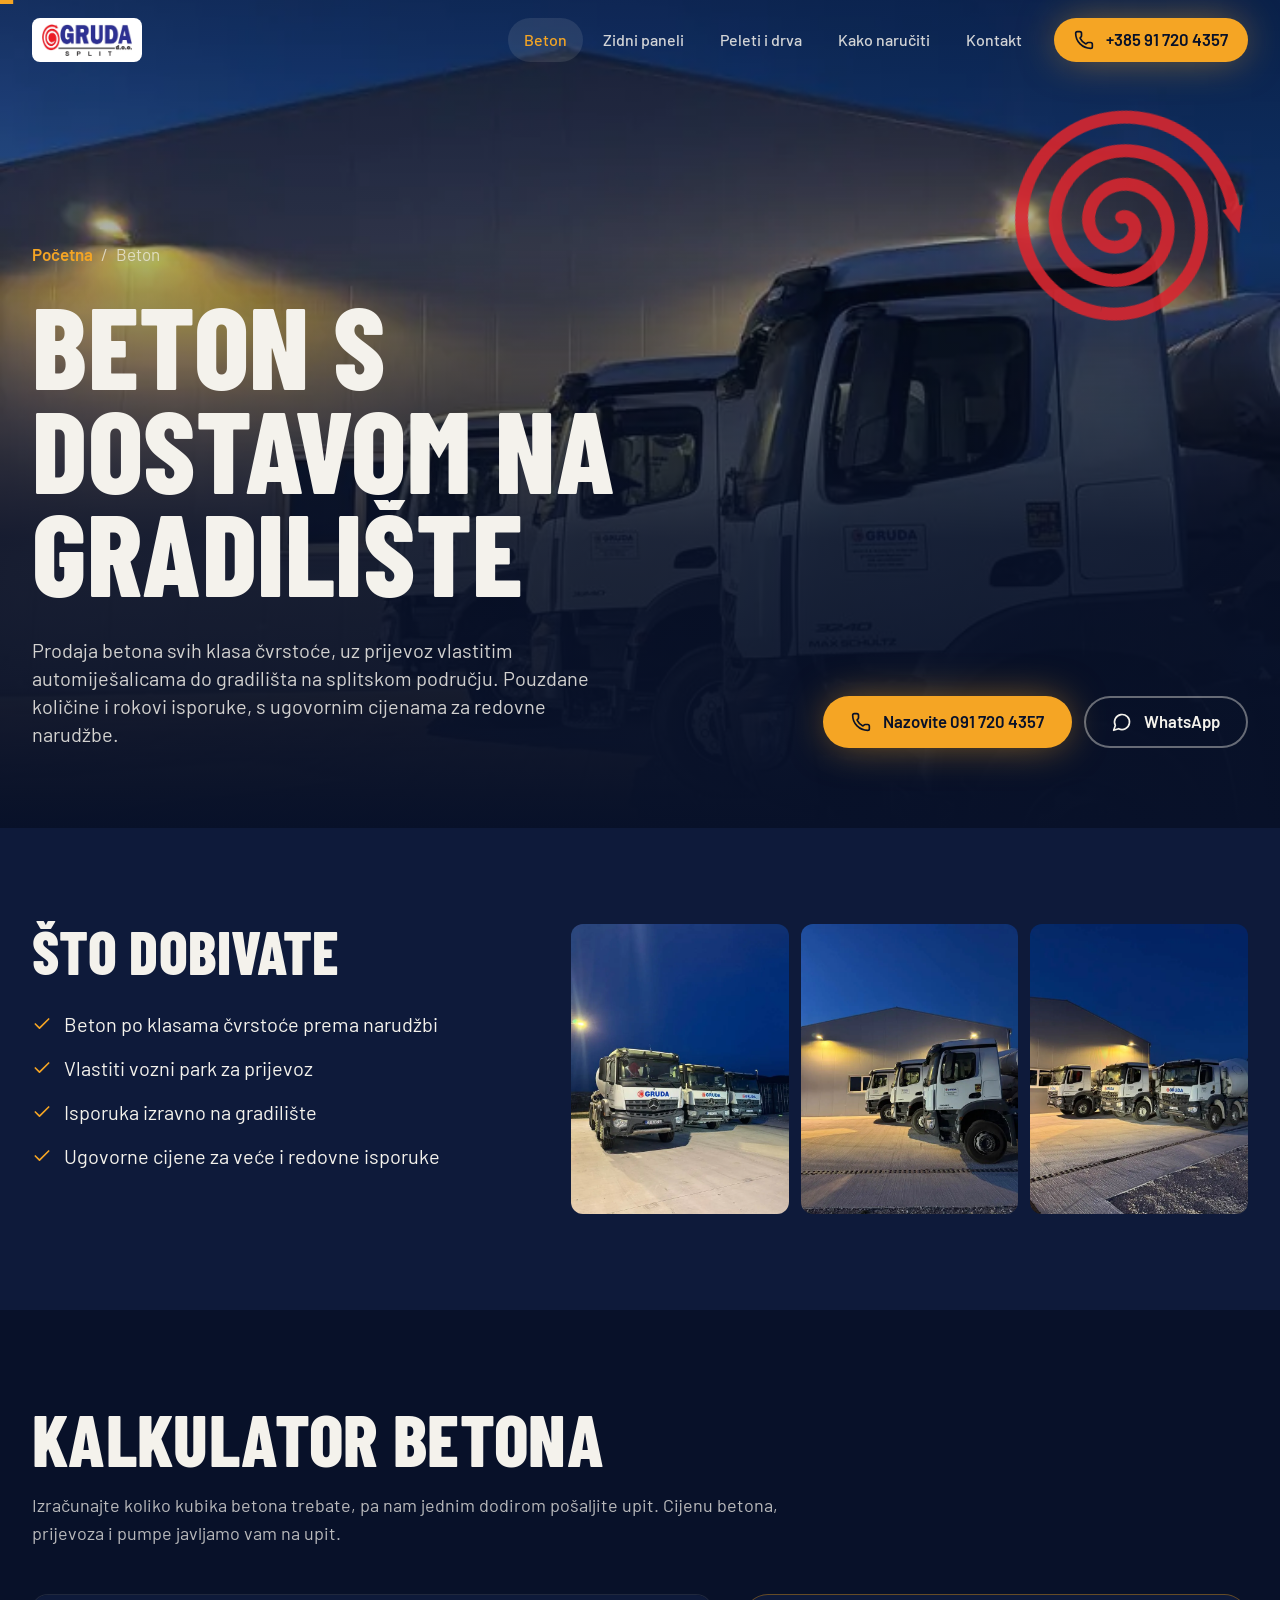
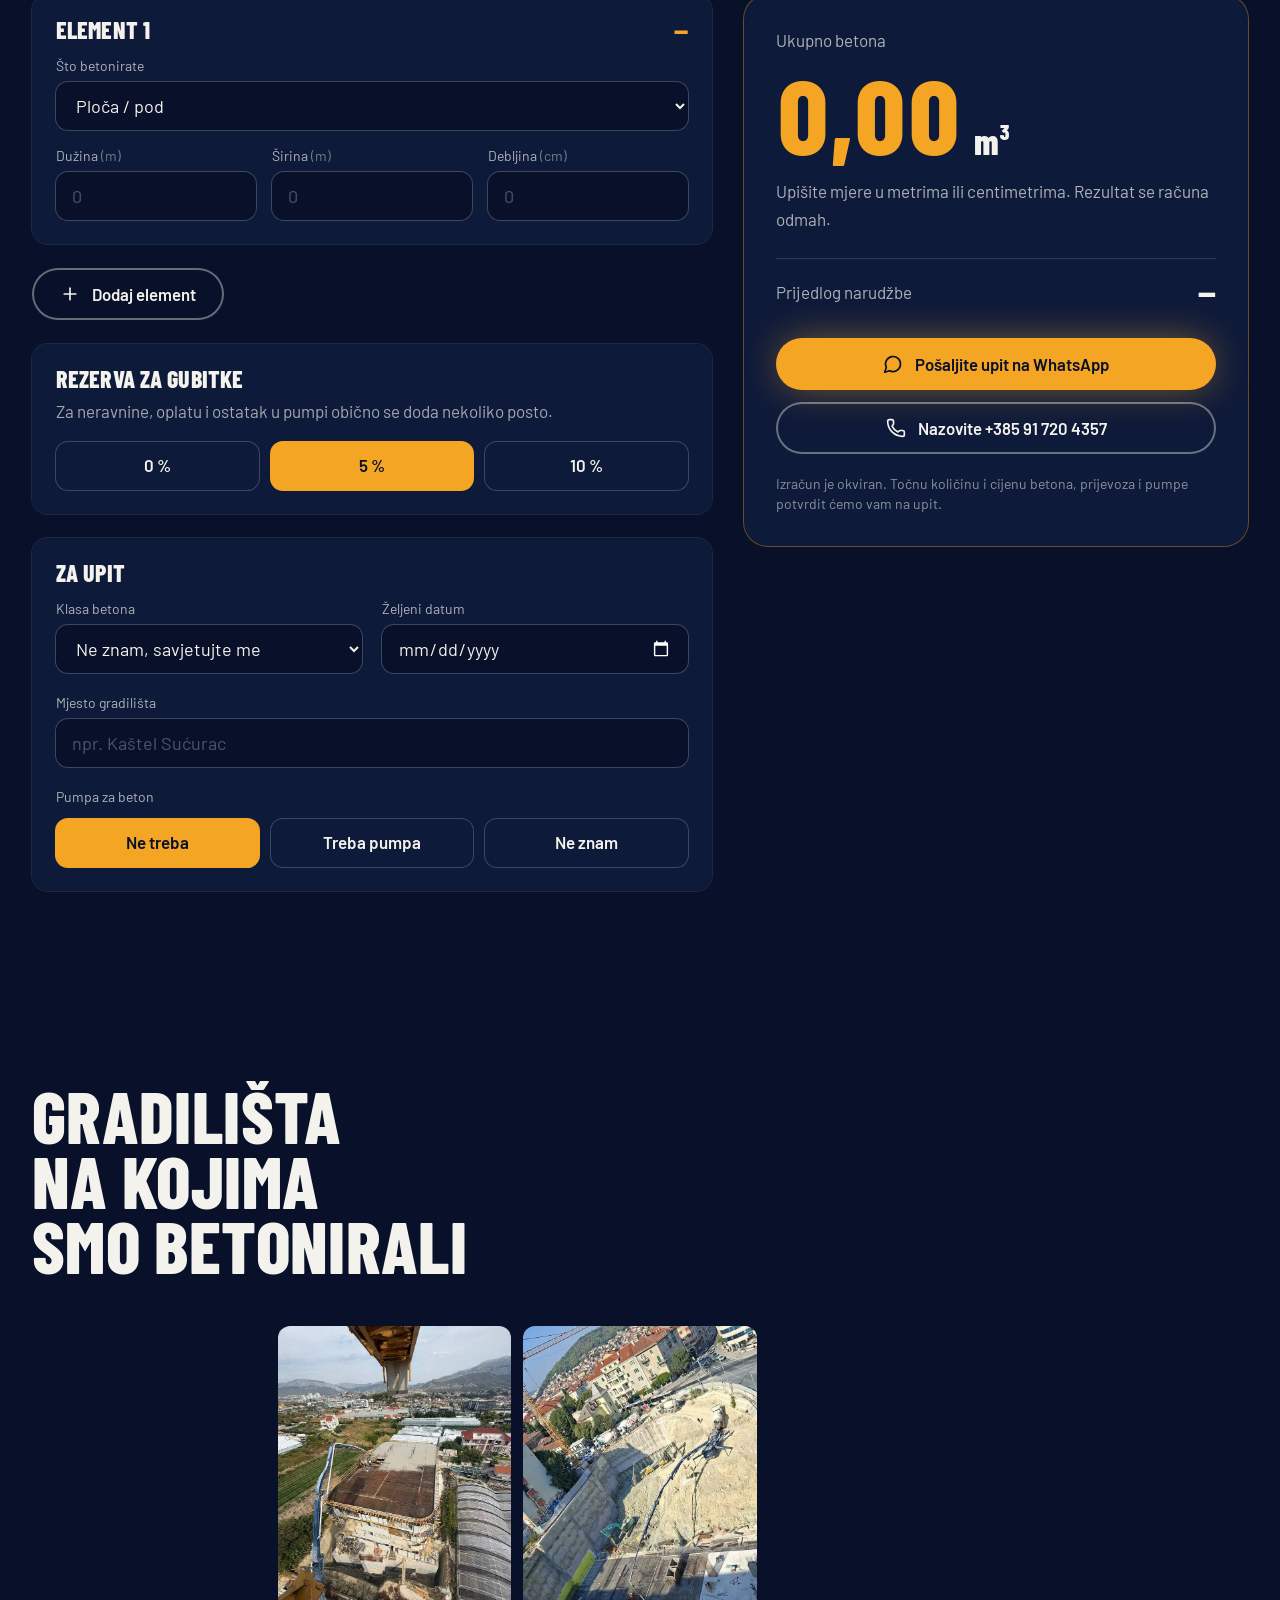
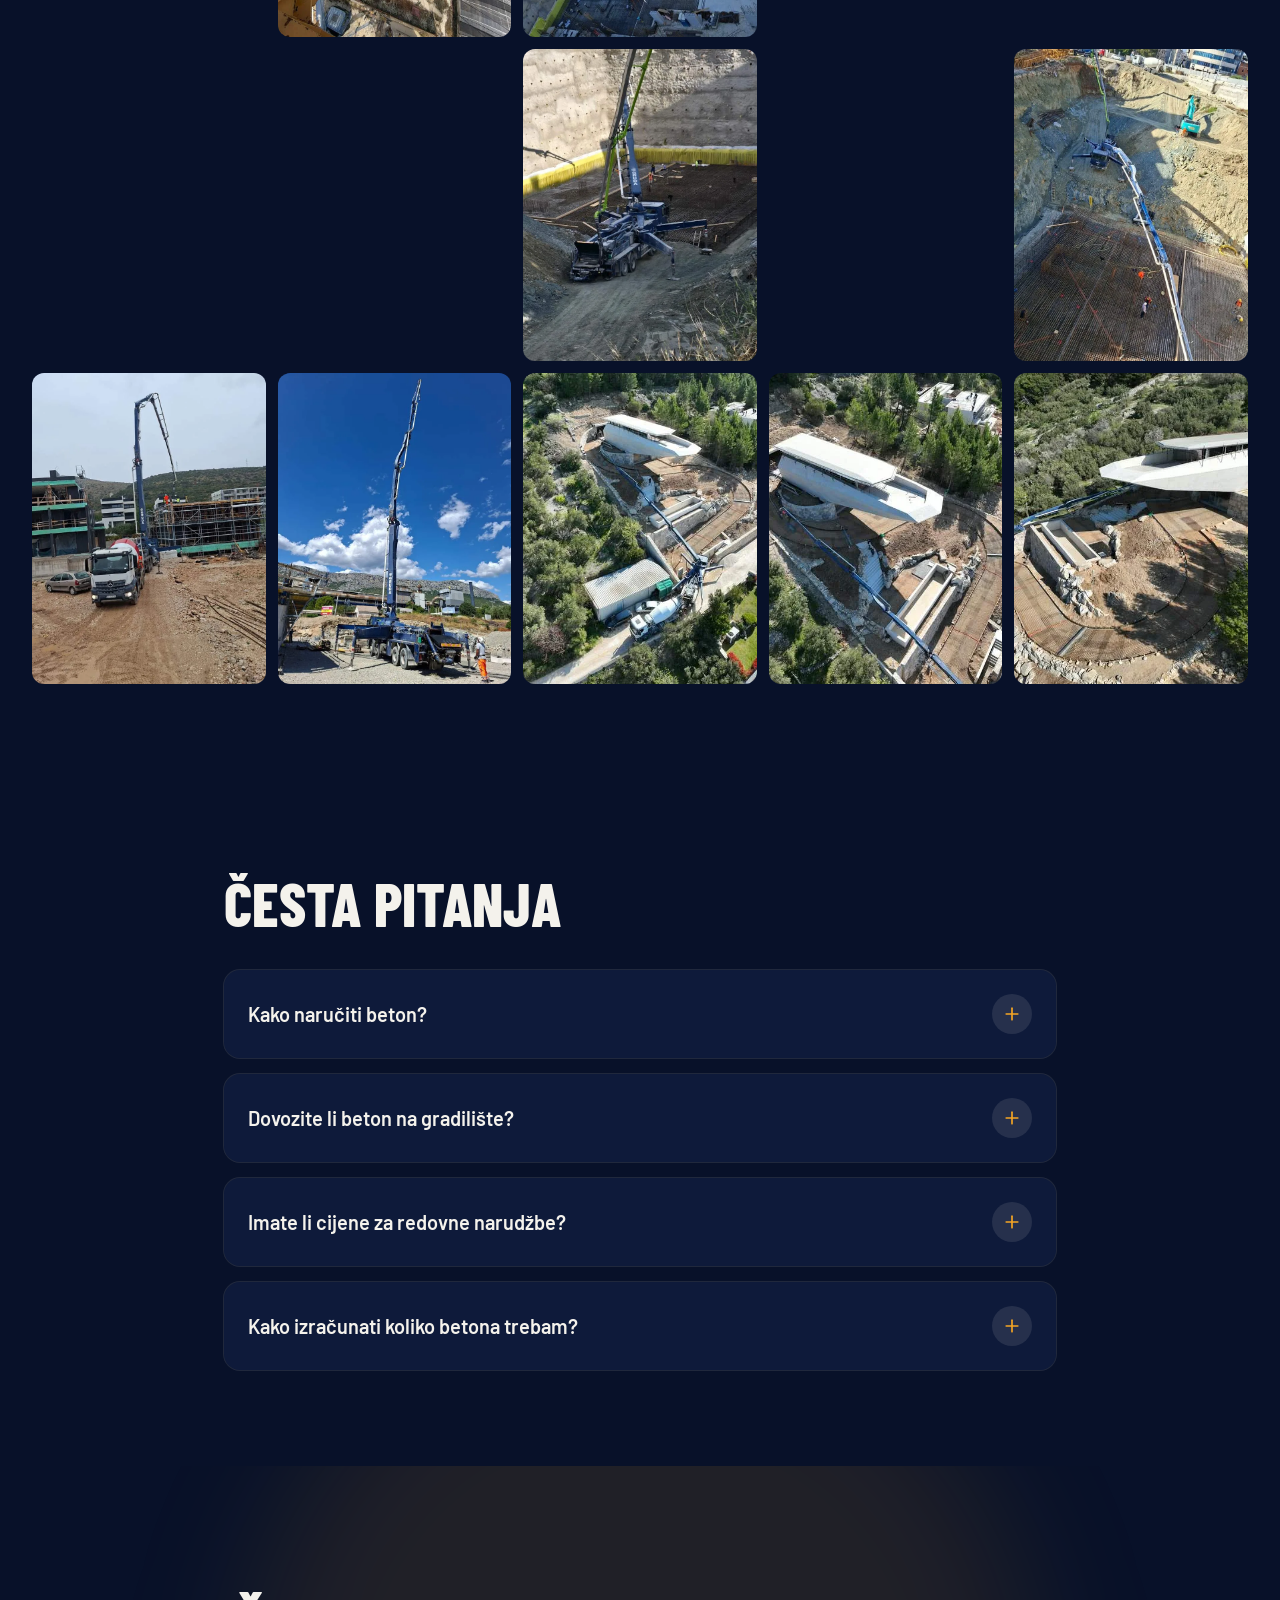
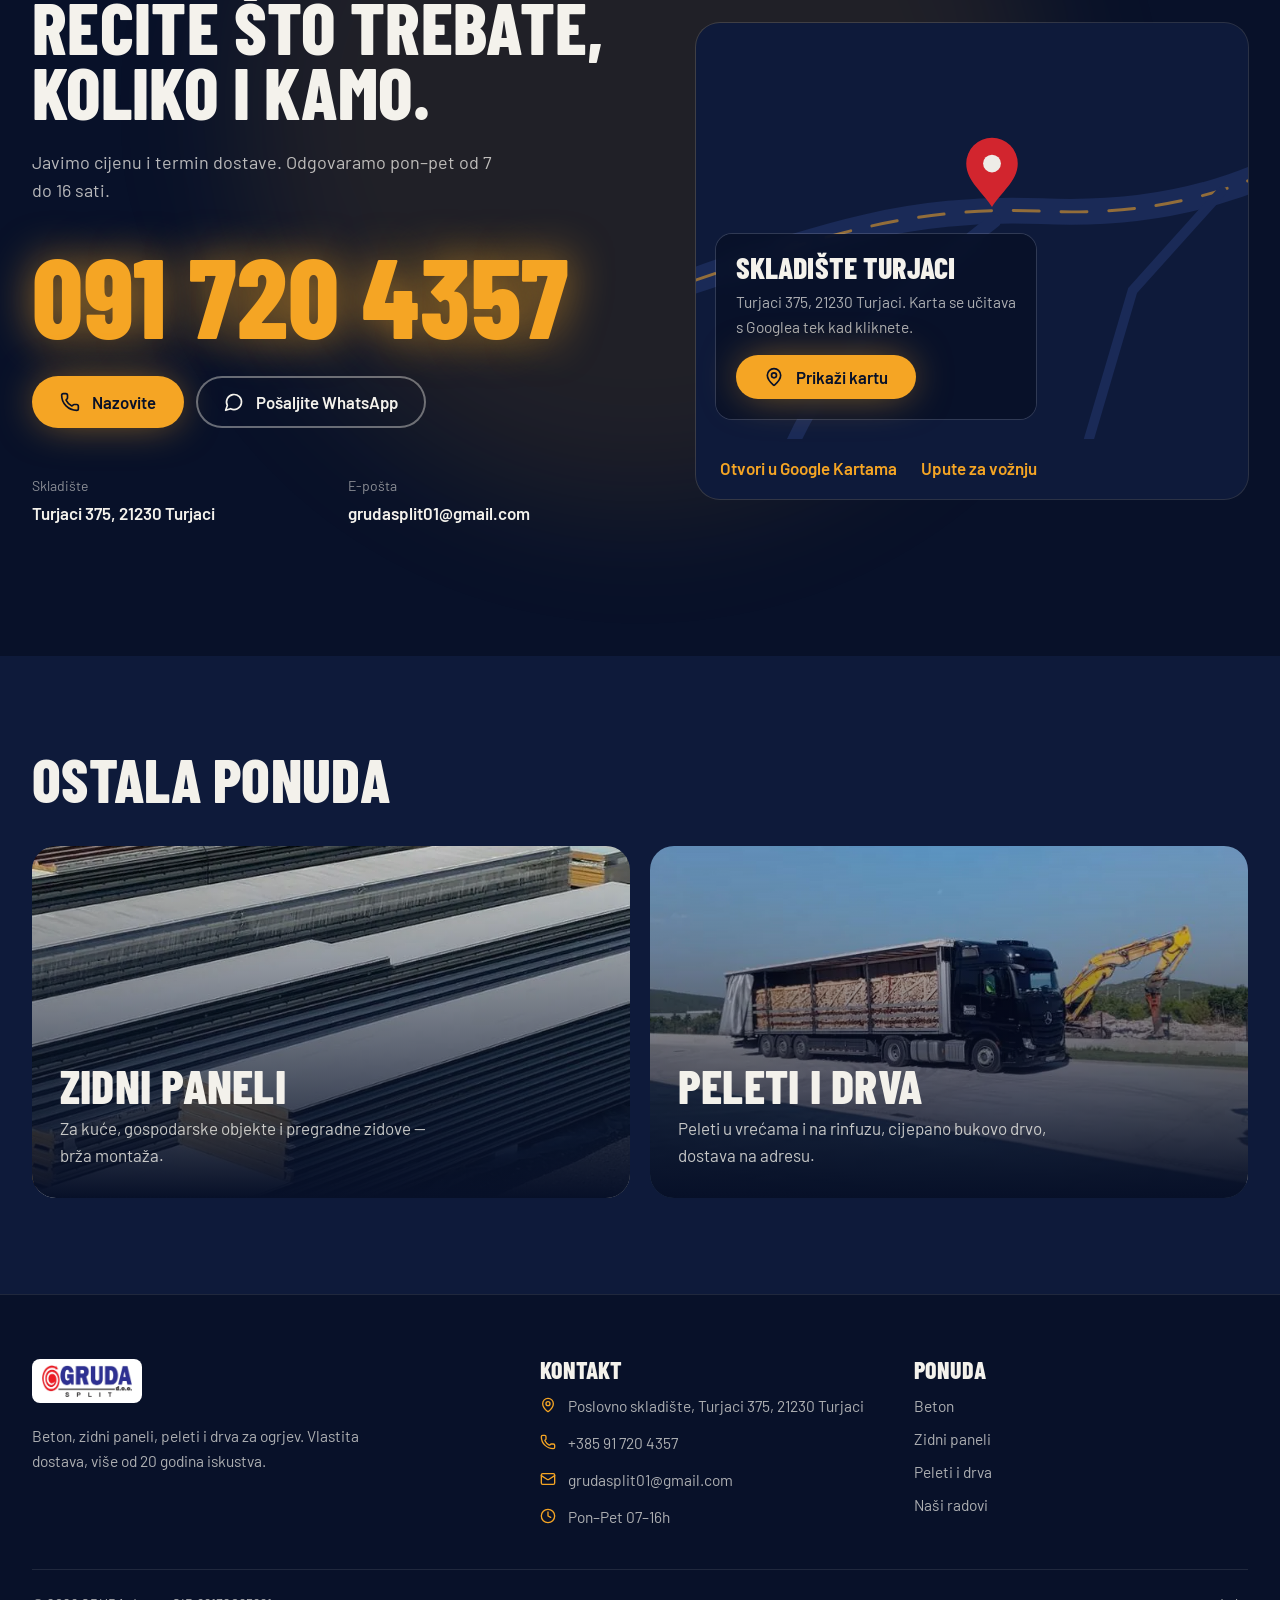
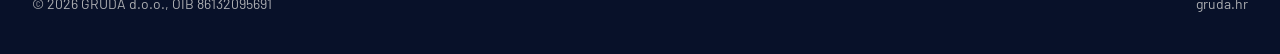
==== commit b8a91087: "Kalkulator betona: stupovi (četvrtasti i okrugli, s brojem komada) Poruka za WhatsApp: oznaka promje" ====
--- a/beton/index.html
+++ b/beton/index.html
@@ -19,11 +19,11 @@
 <meta property="og:image" content="https://gruda.hr/og-image.jpg">
 <meta name="twitter:card" content="summary_large_image">
 <link rel="preload" href="/fonts/barlow-condensed-800-latin.woff2" as="font" type="font/woff2" crossorigin>
-<link rel="stylesheet" href="/css/app.css?v=d895c479">
+<link rel="stylesheet" href="/css/app.css?v=651f2111">
 <script>if(!matchMedia('(prefers-reduced-motion: reduce)').matches){document.documentElement.classList.add('anim');setTimeout(function(){if(!window.gsap)document.documentElement.classList.remove('anim')},4000)}</script>
 <script src="/js/gsap.min.js" defer></script>
 <script src="/js/ScrollTrigger.min.js" defer></script>
-<script type="application/ld+json">[{"@context": "https://schema.org", "@type": "LocalBusiness", "@id": "https://gruda.hr/#tvrtka", "name": "GRUDA d.o.o.", "url": "https://gruda.hr/", "image": "https://gruda.hr/og-image.jpg", "logo": "https://gruda.hr/img/logo.png", "description": "Prodaja i prijevoz betona, zidni paneli te peleti i drva za ogrjev, s vlastitom dostavom na splitskom području.", "telephone": "+385917204357", "email": "grudasplit01@gmail.com", "taxID": "86132095691", "address": {"@type": "PostalAddress", "streetAddress": "Turjaci 375", "addressLocality": "Turjaci", "postalCode": "21230", "addressCountry": "HR"}, "hasMap": "https://www.google.com/maps/place/GRUDA+d.o.o.+Poslovno+skladi%C5%A1te,+375,+21230,+Turjaci,+Hrvatska/data=!4m2!3m1!1s0x134aaf006aa585e5:0x57cebcf8c4d6bbeb!18m1!1e1", "areaServed": "Split i okolica", "numberOfEmployees": {"@type": "QuantitativeValue", "minValue": 20}, "openingHoursSpecification": {"@type": "OpeningHoursSpecification", "dayOfWeek": ["Monday", "Tuesday", "Wednesday", "Thursday", "Friday"], "opens": "07:00", "closes": "16:00"}}, {"@context": "https://schema.org", "@type": "Service", "name": "Beton s dostavom na gradilište", "description": "Prodaja betona svih klasa čvrstoće s prijevozom vlastitim automiješalicama do gradilišta na splitskom području. Ugovorne cijene za redovne narudžbe.", "provider": {"@id": "https://gruda.hr/#tvrtka"}, "areaServed": "Split i okolica", "url": "https://gruda.hr/beton/"}, {"@context": "https://schema.org", "@type": "FAQPage", "mainEntity": [{"@type": "Question", "name": "Kako naručiti beton?", "acceptedAnswer": {"@type": "Answer", "text": "Nazovite ili pošaljite poruku na WhatsApp: recite klasu betona, približnu količinu, adresu gradilišta i željeni termin. Dogovorimo dostavu i javimo vam cijenu."}}, {"@type": "Question", "name": "Dovozite li beton na gradilište?", "acceptedAnswer": {"@type": "Answer", "text": "Da, vlastitim automiješalicama izravno na gradilište na splitskom području."}}, {"@type": "Question", "name": "Imate li cijene za redovne narudžbe?", "acceptedAnswer": {"@type": "Answer", "text": "Da, za veće i redovne isporuke dogovaramo ugovorne cijene."}}, {"@type": "Question", "name": "Kako izračunati koliko betona trebam?", "acceptedAnswer": {"@type": "Answer", "text": "Pomnožite dužinu, širinu i debljinu u metrima: ploča 10 × 5 m debljine 20 cm (0,20 m) treba 10 m³. Dodajte nekoliko posto rezerve za neravnine i gubitke. Možete koristiti i naš kalkulator betona na ovoj stranici."}}]}, {"@context": "https://schema.org", "@type": "BreadcrumbList", "itemListElement": [{"@type": "ListItem", "position": 1, "name": "Početna", "item": "https://gruda.hr/"}, {"@type": "ListItem", "position": 2, "name": "Beton", "item": "https://gruda.hr/beton/"}]}]</script>
+<script type="application/ld+json">[{"@context": "https://schema.org", "@type": "LocalBusiness", "@id": "https://gruda.hr/#tvrtka", "name": "GRUDA d.o.o.", "url": "https://gruda.hr/", "image": "https://gruda.hr/og-image.jpg", "logo": "https://gruda.hr/img/logo.png", "description": "Prodaja i prijevoz betona, zidni paneli te peleti i drva za ogrjev, s vlastitom dostavom na splitskom području.", "telephone": "+385917204357", "email": "grudasplit01@gmail.com", "taxID": "86132095691", "address": {"@type": "PostalAddress", "streetAddress": "Turjaci 375", "addressLocality": "Turjaci", "postalCode": "21230", "addressCountry": "HR"}, "hasMap": "https://www.google.com/maps/place/GRUDA+d.o.o.+Poslovno+skladi%C5%A1te,+375,+21230,+Turjaci,+Hrvatska/data=!4m2!3m1!1s0x134aaf006aa585e5:0x57cebcf8c4d6bbeb!18m1!1e1", "areaServed": "Split i okolica", "numberOfEmployees": {"@type": "QuantitativeValue", "minValue": 20}, "openingHoursSpecification": {"@type": "OpeningHoursSpecification", "dayOfWeek": ["Monday", "Tuesday", "Wednesday", "Thursday", "Friday"], "opens": "07:00", "closes": "16:00"}}, {"@context": "https://schema.org", "@type": "Service", "name": "Beton s dostavom na gradilište", "description": "Prodaja betona svih klasa čvrstoće s prijevozom vlastitim automiješalicama do gradilišta na splitskom području. Ugovorne cijene za redovne narudžbe.", "provider": {"@id": "https://gruda.hr/#tvrtka"}, "areaServed": "Split i okolica", "url": "https://gruda.hr/beton/"}, {"@context": "https://schema.org", "@type": "FAQPage", "mainEntity": [{"@type": "Question", "name": "Kako naručiti beton?", "acceptedAnswer": {"@type": "Answer", "text": "Nazovite ili pošaljite poruku na WhatsApp: recite klasu betona, približnu količinu, adresu gradilišta i željeni termin. Dogovorimo dostavu i javimo vam cijenu."}}, {"@type": "Question", "name": "Dovozite li beton na gradilište?", "acceptedAnswer": {"@type": "Answer", "text": "Da, vlastitim automiješalicama izravno na gradilište na splitskom području."}}, {"@type": "Question", "name": "Imate li cijene za redovne narudžbe?", "acceptedAnswer": {"@type": "Answer", "text": "Da, za veće i redovne isporuke dogovaramo ugovorne cijene."}}, {"@type": "Question", "name": "Kako izračunati koliko betona trebam?", "acceptedAnswer": {"@type": "Answer", "text": "Pomnožite dužinu, širinu i debljinu u metrima: ploča 10 × 5 m debljine 20 cm (0,20 m) treba 10 m³. Za stupove pomnožite presjek i visinu pa broj stupova: 4 stupa 30 × 30 cm visine 3 m = 0,30 × 0,30 × 3 × 4 = 1,08 m³. Dodajte nekoliko posto rezerve za neravnine i gubitke. Možete koristiti i naš kalkulator betona na ovoj stranici."}}]}, {"@context": "https://schema.org", "@type": "BreadcrumbList", "itemListElement": [{"@type": "ListItem", "position": 1, "name": "Početna", "item": "https://gruda.hr/"}, {"@type": "ListItem", "position": 2, "name": "Beton", "item": "https://gruda.hr/beton/"}]}]</script>
 </head>
 <body>
 <a href="#sadrzaj" class="sr-only z-[100] bg-reflektor px-4 py-2 text-noc-duboka focus:not-sr-only focus:fixed focus:start-3 focus:top-3">Preskoči na sadržaj</a>
@@ -70,7 +70,7 @@
 <legend class="contents"><span data-rb class="cesta text-2xl">Element</span></legend>
 <span class="flex items-center gap-3"><span data-m3 class="cesta text-2xl normal-case text-reflektor tabular-nums">—</span>
 <button type="button" data-ukloni class="rounded-full px-3 py-2 text-sm text-kamion/70 ring-1 ring-kamion/20 hover:text-reflektor hover:ring-reflektor">Ukloni</button></span></div>
-<label class="grid gap-1.5"><span class="text-sm text-kamion/70">Što betonirate</span><select class="min-h-12 w-full rounded-xl bg-noc-duboka px-4 text-lg text-kamion ring-1 ring-kamion/20 focus:ring-2 focus:ring-reflektor focus:outline-none"><option value="ploca">Ploča / pod</option><option value="temelj">Trakasti temelj</option><option value="zid">Zid / greda</option><option value="kolicina">Znam količinu (m³)</option></select></label>
+<label class="grid gap-1.5"><span class="text-sm text-kamion/70">Što betonirate</span><select class="min-h-12 w-full rounded-xl bg-noc-duboka px-4 text-lg text-kamion ring-1 ring-kamion/20 focus:ring-2 focus:ring-reflektor focus:outline-none"><option value="ploca">Ploča / pod</option><option value="temelj">Trakasti temelj</option><option value="zid">Zid / greda</option><option value="stup">Stup (četvrtasti)</option><option value="stupo">Stup (okrugli)</option><option value="kolicina">Znam količinu (m³)</option></select></label>
 <div data-polja class="mt-4 grid grid-cols-3 gap-3 sm:gap-4"></div>
 </fieldset></template>
 <button type="button" id="kalk-dodaj" class="gumb gumb-obrub justify-self-start"><svg class="size-5 shrink-0" viewBox="0 0 24 24" fill="none" stroke="currentColor" stroke-width="2" stroke-linecap="round" stroke-linejoin="round" aria-hidden="true" focusable="false"><path d="M5 12h14"/><path d="M12 5v14"/></svg>Dodaj element</button>
@@ -109,13 +109,17 @@
   ploca:{naziv:'Ploča / pod',polja:[['Dužina','m'],['Širina','m'],['Debljina','cm']],m3:function(a){return a[0]*a[1]*a[2]/100}},
   temelj:{naziv:'Trakasti temelj',polja:[['Ukupna dužina','m'],['Širina','cm'],['Visina','cm']],m3:function(a){return a[0]*a[1]/100*a[2]/100}},
   zid:{naziv:'Zid / greda',polja:[['Dužina','m'],['Debljina','cm'],['Visina','m']],m3:function(a){return a[0]*a[1]/100*a[2]}},
+  stup:{naziv:'Stup (četvrtasti)',polja:[['Širina','cm'],['Dubina','cm'],['Visina','m'],['Broj stupova','kom']],m3:function(a){return a[0]/100*a[1]/100*a[2]*a[3]}},
+  stupo:{naziv:'Stup (okrugli)',polja:[['Promjer','cm'],['Visina','m'],['Broj stupova','kom']],m3:function(a){var r=a[0]/200;return Math.PI*r*r*a[1]*a[2]}},
   kolicina:{naziv:'Znam količinu',polja:[['Količina','m³']],m3:function(a){return a[0]}}
 };
 function broj(v){v=String(v||'').trim().replace(/\s/g,'').replace(',','.');var n=parseFloat(v);return isFinite(n)&&n>0?n:0}
 function f2(n){return n.toLocaleString('hr-HR',{minimumFractionDigits:2,maximumFractionDigits:2})}
 function f1(n){return n.toLocaleString('hr-HR',{minimumFractionDigits:1,maximumFractionDigits:1})}
 var brojac=0;
+var MREZA={1:'grid-cols-1',3:'grid-cols-3',4:'grid-cols-2 sm:grid-cols-4'};
 function polja(el){var v=VRSTE[el.querySelector('select').value],box=el.querySelector('[data-polja]');box.innerHTML='';
+  box.className='mt-4 grid gap-3 sm:gap-4 '+MREZA[v.polja.length];
   v.polja.forEach(function(p){brojac++;var id='kp'+brojac;var w=document.createElement('label');w.className='grid content-end gap-1.5';w.htmlFor=id;
     w.innerHTML='<span class="text-sm text-kamion/70">'+p[0]+' <span class="text-kamion/45">('+p[1]+')</span></span>'+
     '<input id="'+id+'" inputmode="decimal" autocomplete="off" placeholder="0" class="min-h-12 w-full rounded-xl bg-noc-duboka px-4 text-lg text-kamion ring-1 ring-kamion/20 placeholder:text-kamion/30 focus:ring-2 focus:ring-reflektor focus:outline-none">';
@@ -133,11 +137,11 @@
   zbroj.textContent=f2(sR);prijedlog.textContent=sR>0?f1(pr)+' m³':'—';
   poruka.textContent=sR>0?'S rezervom od '+Math.round(rez*100)+' %. Prijedlog narudžbe zaokružen je naviše na 0,5 m³.':'Upišite mjere u metrima ili centimetrima. Rezultat se računa odmah.';
   if(!red&&sR!==zadnji&&window.gsap){gsap.fromTo(zbroj,{scale:1.08,color:'#ffd07a'},{scale:1,color:'#f5a524',duration:.5,ease:'power2.out'})}zadnji=sR;
-  var red_=s.filter(function(x){return x.m>0}).map(function(x,i){return '- '+x.v.naziv+': '+(x.v.polja.length>1?x.a.map(function(n,j){return String(n).replace('.',',')+' '+x.v.polja[j][1]}).join(' × ')+' = ':'')+f2(x.m)+' m³'});
+  var red_=s.filter(function(x){return x.m>0}).map(function(x,i){return '- '+x.v.naziv+': '+(x.v.polja.length>1?x.a.map(function(n,j){return (x.v.polja[j][0]==='Promjer'?'Ø ':'')+String(n).replace('.',',')+' '+x.v.polja[j][1]}).join(' × ')+' = ':'')+f2(x.m)+' m³'});
   var kl=K.querySelector('[name=klasa]').value,pu=K.querySelector('[name=pumpa]:checked').value,mj=K.querySelector('[name=mjesto]').value.trim(),dt=K.querySelector('[name=datum]').value;
   var t='Pozdrav, upit za beton (kalkulator na gruda.hr):\n'+(red_.length?red_.join('\n')+'\n':'')+
     'Ukupno s rezervom '+Math.round(rez*100)+' %: '+f2(sR)+' m³'+(sR>0?' (prijedlog '+f1(pr)+' m³)':'')+'\n'+
-    'Klasa betona: '+kl+'\nPumpa za beton: '+pu+'\nMjesto gradilišta: '+(mj||'—')+'\nŽeljeni datum: '+(dt?dt.split('-').reverse().join('.')+'.':'—')+'\n\nMolim cijenu betona, prijevoza'+(pu==='da'?' i pumpe':'')+'.';
+    'Klasa betona: '+kl+'\nPumpa za beton: '+pu+'\nMjesto gradilišta: '+(mj||'—')+'\nŽeljeni datum: '+(dt?dt.split('-').reverse().join('.')+'.':'—')+'\n\nMolim cijenu '+(pu==='da'?'betona, prijevoza i pumpe':'betona i prijevoza')+'.';
   wa.href='https://wa.me/385917204357?text='+encodeURIComponent(t)}
 K.addEventListener('input',racunaj);K.addEventListener('change',racunaj);
 document.getElementById('kalk-dodaj').addEventListener('click',function(){dodaj('ploca');var z=popis.lastElementChild.querySelector('input');if(z)z.focus()});
@@ -148,7 +152,7 @@
 <section id="radovi" class="overflow-x-clip bg-noc-duboka py-24"><div class="mx-auto w-full max-w-[86rem] px-5 sm:px-8">
 <h2 class="mb-12 max-w-[14ch] text-6xl sm:text-7xl" data-udji="lijevo">Gradilišta na kojima smo betonirali</h2><div class="grid gap-3 grid-cols-2 sm:grid-cols-3 lg:grid-cols-5" data-galerija><button type="button" aria-label="Povećaj: Betoniranje krovne ploče, pogled iz zraka" class="group overflow-hidden rounded-xl" data-udji><picture><source type="image/webp" srcset="/img/radovi-01.webp"><img src="/img/radovi-01.jpg" alt="Betoniranje krovne ploče, pogled iz zraka" width="700" height="933" class="aspect-[3/4] w-full object-cover transition duration-700 group-hover:scale-110 group-hover:brightness-110" loading="lazy" decoding="async" ></picture></button><button type="button" aria-label="Povećaj: Pumpa za beton na gradilištu zgrade, pogled s krana" class="group overflow-hidden rounded-xl" data-udji><picture><source type="image/webp" srcset="/img/radovi-02.webp"><img src="/img/radovi-02.jpg" alt="Pumpa za beton na gradilištu zgrade, pogled s krana" width="700" height="933" class="aspect-[3/4] w-full object-cover transition duration-700 group-hover:scale-110 group-hover:brightness-110" loading="lazy" decoding="async" ></picture></button><button type="button" aria-label="Povećaj: Betoniranje u građevinskoj jami u gradu" class="group overflow-hidden rounded-xl" data-udji><picture><source type="image/webp" srcset="/img/radovi-03.webp"><img src="/img/radovi-03.jpg" alt="Betoniranje u građevinskoj jami u gradu" width="700" height="1244" class="aspect-[3/4] w-full object-cover transition duration-700 group-hover:scale-110 group-hover:brightness-110" loading="lazy" decoding="async" ></picture></button><button type="button" aria-label="Povećaj: Betoniranje temelja uz potporni zid građevinske jame" class="group overflow-hidden rounded-xl" data-udji><picture><source type="image/webp" srcset="/img/radovi-04.webp"><img src="/img/radovi-04.jpg" alt="Betoniranje temelja uz potporni zid građevinske jame" width="700" height="1243" class="aspect-[3/4] w-full object-cover transition duration-700 group-hover:scale-110 group-hover:brightness-110" loading="lazy" decoding="async" ></picture></button><button type="button" aria-label="Povećaj: Pumpa spušta beton u duboku građevinsku jamu" class="group overflow-hidden rounded-xl" data-udji><picture><source type="image/webp" srcset="/img/radovi-05.webp"><img src="/img/radovi-05.jpg" alt="Pumpa spušta beton u duboku građevinsku jamu" width="700" height="1243" class="aspect-[3/4] w-full object-cover transition duration-700 group-hover:scale-110 group-hover:brightness-110" loading="lazy" decoding="async" ></picture></button><button type="button" aria-label="Povećaj: Dvije pumpe za beton pri betoniranju ploče uz more" class="group overflow-hidden rounded-xl" data-udji><picture><source type="image/webp" srcset="/img/radovi-06.webp"><img src="/img/radovi-06.jpg" alt="Dvije pumpe za beton pri betoniranju ploče uz more" width="700" height="933" class="aspect-[3/4] w-full object-cover transition duration-700 group-hover:scale-110 group-hover:brightness-110" loading="lazy" decoding="async" ></picture></button><button type="button" aria-label="Povećaj: Autopumpa za beton s razvučenom granom uz toranjski kran" class="group overflow-hidden rounded-xl" data-udji><picture><source type="image/webp" srcset="/img/radovi-07.webp"><img src="/img/radovi-07.jpg" alt="Autopumpa za beton s razvučenom granom uz toranjski kran" width="700" height="1244" class="aspect-[3/4] w-full object-cover transition duration-700 group-hover:scale-110 group-hover:brightness-110" loading="lazy" decoding="async" ></picture></button><button type="button" aria-label="Povećaj: Autopumpa za beton na dnu građevinske jame" class="group overflow-hidden rounded-xl" data-udji><picture><source type="image/webp" srcset="/img/radovi-08.webp"><img src="/img/radovi-08.jpg" alt="Autopumpa za beton na dnu građevinske jame" width="700" height="1515" class="aspect-[3/4] w-full object-cover transition duration-700 group-hover:scale-110 group-hover:brightness-110" loading="lazy" decoding="async" ></picture></button><button type="button" aria-label="Povećaj: Radnici ravnaju svježe izliveni beton" class="group overflow-hidden rounded-xl" data-udji><picture><source type="image/webp" srcset="/img/radovi-09.webp"><img src="/img/radovi-09.jpg" alt="Radnici ravnaju svježe izliveni beton" width="700" height="1244" class="aspect-[3/4] w-full object-cover transition duration-700 group-hover:scale-110 group-hover:brightness-110" loading="lazy" decoding="async" ></picture></button><button type="button" aria-label="Povećaj: Betoniranje temeljne ploče preko armature, pogled odozgo" class="group overflow-hidden rounded-xl" data-udji><picture><source type="image/webp" srcset="/img/radovi-10.webp"><img src="/img/radovi-10.jpg" alt="Betoniranje temeljne ploče preko armature, pogled odozgo" width="700" height="1244" class="aspect-[3/4] w-full object-cover transition duration-700 group-hover:scale-110 group-hover:brightness-110" loading="lazy" decoding="async" ></picture></button><button type="button" aria-label="Povećaj: Automiješalica i pumpa za beton na gradilištu zgrade" class="group overflow-hidden rounded-xl" data-udji><picture><source type="image/webp" srcset="/img/radovi-11.webp"><img src="/img/radovi-11.jpg" alt="Automiješalica i pumpa za beton na gradilištu zgrade" width="700" height="1244" class="aspect-[3/4] w-full object-cover transition duration-700 group-hover:scale-110 group-hover:brightness-110" loading="lazy" decoding="async" ></picture></button><button type="button" aria-label="Povećaj: Autopumpa za beton s podignutom granom" class="group overflow-hidden rounded-xl" data-udji><picture><source type="image/webp" srcset="/img/radovi-12.webp"><img src="/img/radovi-12.jpg" alt="Autopumpa za beton s podignutom granom" width="700" height="933" class="aspect-[3/4] w-full object-cover transition duration-700 group-hover:scale-110 group-hover:brightness-110" loading="lazy" decoding="async" ></picture></button><button type="button" aria-label="Povećaj: Betoniranje kuće na padini, snimka iz zraka" class="group overflow-hidden rounded-xl" data-udji><picture><source type="image/webp" srcset="/img/radovi-13.webp"><img src="/img/radovi-13.jpg" alt="Betoniranje kuće na padini, snimka iz zraka" width="700" height="524" class="aspect-[3/4] w-full object-cover transition duration-700 group-hover:scale-110 group-hover:brightness-110" loading="lazy" decoding="async" ></picture></button><button type="button" aria-label="Povećaj: Pumpa za beton dohvaća kuću na padini, snimka iz zraka" class="group overflow-hidden rounded-xl" data-udji><picture><source type="image/webp" srcset="/img/radovi-14.webp"><img src="/img/radovi-14.jpg" alt="Pumpa za beton dohvaća kuću na padini, snimka iz zraka" width="700" height="524" class="aspect-[3/4] w-full object-cover transition duration-700 group-hover:scale-110 group-hover:brightness-110" loading="lazy" decoding="async" ></picture></button><button type="button" aria-label="Povećaj: Betoniranje terase kuće na padini, snimka iz zraka" class="group overflow-hidden rounded-xl" data-udji><picture><source type="image/webp" srcset="/img/radovi-15.webp"><img src="/img/radovi-15.jpg" alt="Betoniranje terase kuće na padini, snimka iz zraka" width="700" height="524" class="aspect-[3/4] w-full object-cover transition duration-700 group-hover:scale-110 group-hover:brightness-110" loading="lazy" decoding="async" ></picture></button></div></div></section>
 <section class="bg-noc-duboka py-24"><div class="mx-auto w-full max-w-4xl px-5 sm:px-8">
-<h2 class="mb-10 text-6xl" data-udji="lijevo">Česta pitanja</h2><div class="faq grid gap-4"><details class="group rounded-2xl bg-noc p-6 ring-1 ring-kamion/10 open:ring-reflektor/60" data-udji><summary class="flex cursor-pointer list-none items-center justify-between gap-6 text-xl font-semibold">Kako naručiti beton?<span class="faq-znak grid size-10 shrink-0 place-items-center rounded-full bg-kamion/10 text-reflektor transition-transform duration-300"><svg class="size-5" viewBox="0 0 24 24" fill="none" stroke="currentColor" stroke-width="2" stroke-linecap="round" stroke-linejoin="round" aria-hidden="true" focusable="false"><path d="M5 12h14"/><path d="M12 5v14"/></svg></span></summary><p class="mt-4 max-w-[60ch] text-lg text-kamion/75">Nazovite ili pošaljite poruku na WhatsApp: recite klasu betona, približnu količinu, adresu gradilišta i željeni termin. Dogovorimo dostavu i javimo vam cijenu.</p></details><details class="group rounded-2xl bg-noc p-6 ring-1 ring-kamion/10 open:ring-reflektor/60" data-udji><summary class="flex cursor-pointer list-none items-center justify-between gap-6 text-xl font-semibold">Dovozite li beton na gradilište?<span class="faq-znak grid size-10 shrink-0 place-items-center rounded-full bg-kamion/10 text-reflektor transition-transform duration-300"><svg class="size-5" viewBox="0 0 24 24" fill="none" stroke="currentColor" stroke-width="2" stroke-linecap="round" stroke-linejoin="round" aria-hidden="true" focusable="false"><path d="M5 12h14"/><path d="M12 5v14"/></svg></span></summary><p class="mt-4 max-w-[60ch] text-lg text-kamion/75">Da, vlastitim automiješalicama izravno na gradilište na splitskom području.</p></details><details class="group rounded-2xl bg-noc p-6 ring-1 ring-kamion/10 open:ring-reflektor/60" data-udji><summary class="flex cursor-pointer list-none items-center justify-between gap-6 text-xl font-semibold">Imate li cijene za redovne narudžbe?<span class="faq-znak grid size-10 shrink-0 place-items-center rounded-full bg-kamion/10 text-reflektor transition-transform duration-300"><svg class="size-5" viewBox="0 0 24 24" fill="none" stroke="currentColor" stroke-width="2" stroke-linecap="round" stroke-linejoin="round" aria-hidden="true" focusable="false"><path d="M5 12h14"/><path d="M12 5v14"/></svg></span></summary><p class="mt-4 max-w-[60ch] text-lg text-kamion/75">Da, za veće i redovne isporuke dogovaramo ugovorne cijene.</p></details><details class="group rounded-2xl bg-noc p-6 ring-1 ring-kamion/10 open:ring-reflektor/60" data-udji><summary class="flex cursor-pointer list-none items-center justify-between gap-6 text-xl font-semibold">Kako izračunati koliko betona trebam?<span class="faq-znak grid size-10 shrink-0 place-items-center rounded-full bg-kamion/10 text-reflektor transition-transform duration-300"><svg class="size-5" viewBox="0 0 24 24" fill="none" stroke="currentColor" stroke-width="2" stroke-linecap="round" stroke-linejoin="round" aria-hidden="true" focusable="false"><path d="M5 12h14"/><path d="M12 5v14"/></svg></span></summary><p class="mt-4 max-w-[60ch] text-lg text-kamion/75">Pomnožite dužinu, širinu i debljinu u metrima: ploča 10 × 5 m debljine 20 cm (0,20 m) treba 10 m³. Dodajte nekoliko posto rezerve za neravnine i gubitke. Možete koristiti i naš kalkulator betona na ovoj stranici.</p></details></div></div></section>
+<h2 class="mb-10 text-6xl" data-udji="lijevo">Česta pitanja</h2><div class="faq grid gap-4"><details class="group rounded-2xl bg-noc p-6 ring-1 ring-kamion/10 open:ring-reflektor/60" data-udji><summary class="flex cursor-pointer list-none items-center justify-between gap-6 text-xl font-semibold">Kako naručiti beton?<span class="faq-znak grid size-10 shrink-0 place-items-center rounded-full bg-kamion/10 text-reflektor transition-transform duration-300"><svg class="size-5" viewBox="0 0 24 24" fill="none" stroke="currentColor" stroke-width="2" stroke-linecap="round" stroke-linejoin="round" aria-hidden="true" focusable="false"><path d="M5 12h14"/><path d="M12 5v14"/></svg></span></summary><p class="mt-4 max-w-[60ch] text-lg text-kamion/75">Nazovite ili pošaljite poruku na WhatsApp: recite klasu betona, približnu količinu, adresu gradilišta i željeni termin. Dogovorimo dostavu i javimo vam cijenu.</p></details><details class="group rounded-2xl bg-noc p-6 ring-1 ring-kamion/10 open:ring-reflektor/60" data-udji><summary class="flex cursor-pointer list-none items-center justify-between gap-6 text-xl font-semibold">Dovozite li beton na gradilište?<span class="faq-znak grid size-10 shrink-0 place-items-center rounded-full bg-kamion/10 text-reflektor transition-transform duration-300"><svg class="size-5" viewBox="0 0 24 24" fill="none" stroke="currentColor" stroke-width="2" stroke-linecap="round" stroke-linejoin="round" aria-hidden="true" focusable="false"><path d="M5 12h14"/><path d="M12 5v14"/></svg></span></summary><p class="mt-4 max-w-[60ch] text-lg text-kamion/75">Da, vlastitim automiješalicama izravno na gradilište na splitskom području.</p></details><details class="group rounded-2xl bg-noc p-6 ring-1 ring-kamion/10 open:ring-reflektor/60" data-udji><summary class="flex cursor-pointer list-none items-center justify-between gap-6 text-xl font-semibold">Imate li cijene za redovne narudžbe?<span class="faq-znak grid size-10 shrink-0 place-items-center rounded-full bg-kamion/10 text-reflektor transition-transform duration-300"><svg class="size-5" viewBox="0 0 24 24" fill="none" stroke="currentColor" stroke-width="2" stroke-linecap="round" stroke-linejoin="round" aria-hidden="true" focusable="false"><path d="M5 12h14"/><path d="M12 5v14"/></svg></span></summary><p class="mt-4 max-w-[60ch] text-lg text-kamion/75">Da, za veće i redovne isporuke dogovaramo ugovorne cijene.</p></details><details class="group rounded-2xl bg-noc p-6 ring-1 ring-kamion/10 open:ring-reflektor/60" data-udji><summary class="flex cursor-pointer list-none items-center justify-between gap-6 text-xl font-semibold">Kako izračunati koliko betona trebam?<span class="faq-znak grid size-10 shrink-0 place-items-center rounded-full bg-kamion/10 text-reflektor transition-transform duration-300"><svg class="size-5" viewBox="0 0 24 24" fill="none" stroke="currentColor" stroke-width="2" stroke-linecap="round" stroke-linejoin="round" aria-hidden="true" focusable="false"><path d="M5 12h14"/><path d="M12 5v14"/></svg></span></summary><p class="mt-4 max-w-[60ch] text-lg text-kamion/75">Pomnožite dužinu, širinu i debljinu u metrima: ploča 10 × 5 m debljine 20 cm (0,20 m) treba 10 m³. Za stupove pomnožite presjek i visinu pa broj stupova: 4 stupa 30 × 30 cm visine 3 m = 0,30 × 0,30 × 3 × 4 = 1,08 m³. Dodajte nekoliko posto rezerve za neravnine i gubitke. Možete koristiti i naš kalkulator betona na ovoj stranici.</p></details></div></div></section>
 <section id="kontakt" class="relative overflow-hidden bg-noc-duboka py-24 sm:py-32">
 <div class="pointer-events-none absolute -top-40 start-1/2 size-[50rem] -translate-x-1/2 rounded-full bg-reflektor/10 blur-3xl" aria-hidden="true"></div>
 <div class="mx-auto w-full max-w-[86rem] px-5 sm:px-8 relative grid items-center gap-14 lg:grid-cols-[1.1fr_1fr]">
--- a/css/app.css
+++ b/css/app.css
@@ -1,2 +1,2 @@
 /*! tailwindcss v4.3.3 | MIT License | https://tailwindcss.com */
-@layer properties{@supports (((-webkit-hyphens:none)) and (not (margin-trim:inline))) or ((-moz-orient:inline) and (not (color:rgb(from red r g b)))){*,:before,:after,::backdrop{--tw-translate-x:0;--tw-translate-y:0;--tw-translate-z:0;--tw-scale-x:1;--tw-scale-y:1;--tw-scale-z:1;--tw-rotate-x:initial;--tw-rotate-y:initial;--tw-rotate-z:initial;--tw-skew-x:initial;--tw-skew-y:initial;--tw-space-y-reverse:0;--tw-border-style:solid;--tw-gradient-position:initial;--tw-gradient-from:#0000;--tw-gradient-via:#0000;--tw-gradient-to:#0000;--tw-gradient-stops:initial;--tw-gradient-via-stops:initial;--tw-gradient-from-position:0%;--tw-gradient-via-position:50%;--tw-gradient-to-position:100%;--tw-leading:initial;--tw-font-weight:initial;--tw-ordinal:initial;--tw-slashed-zero:initial;--tw-numeric-figure:initial;--tw-numeric-spacing:initial;--tw-numeric-fraction:initial;--tw-shadow:0 0 #0000;--tw-shadow-color:initial;--tw-shadow-alpha:100%;--tw-inset-shadow:0 0 #0000;--tw-inset-shadow-color:initial;--tw-inset-shadow-alpha:100%;--tw-ring-color:initial;--tw-ring-shadow:0 0 #0000;--tw-inset-ring-color:initial;--tw-inset-ring-shadow:0 0 #0000;--tw-ring-inset:initial;--tw-ring-offset-width:0px;--tw-ring-offset-color:#fff;--tw-ring-offset-shadow:0 0 #0000;--tw-blur:initial;--tw-brightness:initial;--tw-contrast:initial;--tw-grayscale:initial;--tw-hue-rotate:initial;--tw-invert:initial;--tw-opacity:initial;--tw-saturate:initial;--tw-sepia:initial;--tw-drop-shadow:initial;--tw-drop-shadow-color:initial;--tw-drop-shadow-alpha:100%;--tw-drop-shadow-size:initial;--tw-backdrop-blur:initial;--tw-backdrop-brightness:initial;--tw-backdrop-contrast:initial;--tw-backdrop-grayscale:initial;--tw-backdrop-hue-rotate:initial;--tw-backdrop-invert:initial;--tw-backdrop-opacity:initial;--tw-backdrop-saturate:initial;--tw-backdrop-sepia:initial;--tw-duration:initial;--tw-outline-style:solid;--tw-tracking:initial}}}@layer theme{:root,:host{--font-sans:"Barlow", ui-sans-serif, system-ui, -apple-system, "Segoe UI", sans-serif;--font-mono:ui-monospace, SFMono-Regular, Menlo, Monaco, Consolas, "Liberation Mono", "Courier New", monospace;--color-white:#fff;--spacing:.25rem;--container-xs:20rem;--container-sm:24rem;--container-3xl:48rem;--container-4xl:56rem;--text-sm:.875rem;--text-sm--line-height:calc(1.25 / .875);--text-base:1rem;--text-base--line-height:calc(1.5 / 1);--text-lg:1.125rem;--text-lg--line-height:calc(1.75 / 1.125);--text-xl:1.25rem;--text-xl--line-height:calc(1.75 / 1.25);--text-2xl:1.5rem;--text-2xl--line-height:calc(2 / 1.5);--text-3xl:1.875rem;--text-3xl--line-height:calc(2.25 / 1.875);--text-4xl:2.25rem;--text-4xl--line-height:calc(2.5 / 2.25);--text-5xl:3rem;--text-5xl--line-height:1;--text-6xl:3.75rem;--text-6xl--line-height:1;--text-7xl:4.5rem;--text-7xl--line-height:1;--font-weight-medium:500;--font-weight-semibold:600;--font-weight-extrabold:800;--leading-relaxed:1.625;--radius-md:.375rem;--radius-lg:.5rem;--radius-xl:.75rem;--radius-2xl:1rem;--radius-3xl:1.5rem;--animate-bounce:bounce 1s infinite;--blur-xl:24px;--blur-3xl:64px;--default-transition-duration:.15s;--default-transition-timing-function:cubic-bezier(.4, 0, .2, 1);--default-font-family:var(--font-sans);--default-mono-font-family:var(--font-mono);--font-cesta:"Barlow Condensed", "Arial Narrow", sans-serif;--color-noc:#0e1a3a;--color-noc-duboka:#081129;--color-noc-svijetla:#1a2a57;--color-reflektor:#f5a524;--color-reflektor-svijetli:#ffd07a;--color-kamion:#f4f2ec;--color-spirala:#d7262e}}@layer base{*,:after,:before,::backdrop{box-sizing:border-box;border:0 solid;margin:0;padding:0}::file-selector-button{box-sizing:border-box;border:0 solid;margin:0;padding:0}html,:host{-webkit-text-size-adjust:100%;tab-size:4;line-height:1.5;font-family:var(--default-font-family,-apple-system, BlinkMacSystemFont, "Segoe UI", Roboto, "Helvetica Neue", "Noto Sans", Arial, sans-serif, "Apple Color Emoji", "Segoe UI Emoji", "Segoe UI Symbol", "Noto Color Emoji");font-feature-settings:var(--default-font-feature-settings,normal);font-variation-settings:var(--default-font-variation-settings,normal);-webkit-tap-highlight-color:transparent}hr{height:0;color:inherit;border-top-width:1px}abbr:where([title]){-webkit-text-decoration:underline dotted;text-decoration:underline dotted}h1,h2,h3,h4,h5,h6{font-size:inherit;font-weight:inherit}a{color:inherit;-webkit-text-decoration:inherit;-webkit-text-decoration:inherit;-webkit-text-decoration:inherit;text-decoration:inherit}b,strong{font-weight:bolder}code,kbd,samp,pre{font-family:var(--default-mono-font-family,ui-monospace, SFMono-Regular, Menlo, Monaco, Consolas, "Liberation Mono", "Courier New", monospace);font-feature-settings:var(--default-mono-font-feature-settings,normal);font-variation-settings:var(--default-mono-font-variation-settings,normal);font-size:1em}small{font-size:80%}sub,sup{vertical-align:baseline;font-size:75%;line-height:0;position:relative}sub{bottom:-.25em}sup{top:-.5em}table{text-indent:0;border-color:inherit;border-collapse:collapse}:-moz-focusring:where(:not(iframe)){outline:auto}progress{vertical-align:baseline}summary{display:list-item}ol,ul,menu{list-style:none}img,svg,video,canvas,audio,iframe,embed,object{vertical-align:middle;display:block}img,video{max-width:100%;height:auto}button,input,select,optgroup,textarea{font:inherit;font-feature-settings:inherit;font-variation-settings:inherit;letter-spacing:inherit;color:inherit;opacity:1;background-color:#0000;border-radius:0}::file-selector-button{font:inherit;font-feature-settings:inherit;font-variation-settings:inherit;letter-spacing:inherit;color:inherit;opacity:1;background-color:#0000;border-radius:0}:where(select:is([multiple],[size])) optgroup{font-weight:bolder}:where(select:is([multiple],[size])) optgroup option{padding-inline-start:20px}::file-selector-button{margin-inline-end:4px}::placeholder{opacity:1}@supports (not ((-webkit-appearance:-apple-pay-button))) or (contain-intrinsic-size:1px){::placeholder{color:currentColor}@supports (color:color-mix(in lab, red, red)){::placeholder{color:color-mix(in oklab, currentcolor 50%, transparent)}}}textarea{resize:vertical}::-webkit-search-decoration{-webkit-appearance:none}::-webkit-date-and-time-value{min-height:1lh;text-align:inherit}::-webkit-datetime-edit{display:inline-flex}::-webkit-datetime-edit-fields-wrapper{padding:0}::-webkit-datetime-edit{padding-block:0}::-webkit-datetime-edit-year-field{padding-block:0}::-webkit-datetime-edit-month-field{padding-block:0}::-webkit-datetime-edit-day-field{padding-block:0}::-webkit-datetime-edit-hour-field{padding-block:0}::-webkit-datetime-edit-minute-field{padding-block:0}::-webkit-datetime-edit-second-field{padding-block:0}::-webkit-datetime-edit-millisecond-field{padding-block:0}::-webkit-datetime-edit-meridiem-field{padding-block:0}::-webkit-calendar-picker-indicator{line-height:1}:-moz-ui-invalid{box-shadow:none}button,input:where([type=button],[type=reset],[type=submit]){appearance:button}::file-selector-button{appearance:button}::-webkit-inner-spin-button{height:auto}::-webkit-outer-spin-button{height:auto}[hidden]:where(:not([hidden=until-found])){display:none!important}html{-webkit-tap-highlight-color:transparent}body{background-color:var(--color-noc);font-family:var(--font-sans);--tw-leading:var(--leading-relaxed);font-size:1.0625rem;line-height:var(--leading-relaxed);color:var(--color-kamion);-webkit-font-smoothing:antialiased;-moz-osx-font-smoothing:grayscale;overflow-x:clip}h1,h2,h3,.cesta{font-family:var(--font-cesta);--tw-leading:.9;--tw-font-weight:var(--font-weight-extrabold);line-height:.9;font-weight:var(--font-weight-extrabold);--tw-tracking:.005em;letter-spacing:.005em;text-transform:uppercase;text-wrap:balance}:where(a,button,summary,[tabindex]):focus-visible{outline-style:var(--tw-outline-style);outline-offset:2px;outline-width:3px;outline-color:var(--color-reflektor)}::selection{background-color:var(--color-reflektor);color:var(--color-noc-duboka)}}@layer components{.gumb{min-height:calc(var(--spacing) * 13);justify-content:center;align-items:center;gap:calc(var(--spacing) * 3);padding-inline:calc(var(--spacing) * 7);--tw-font-weight:var(--font-weight-semibold);font-size:1.05rem;font-weight:var(--font-weight-semibold);transition-property:color,background-color,border-color,outline-color,text-decoration-color,fill,stroke,--tw-gradient-from,--tw-gradient-via,--tw-gradient-to,opacity,box-shadow,transform,translate,scale,rotate,filter,-webkit-backdrop-filter,backdrop-filter,display,content-visibility,overlay,pointer-events;transition-timing-function:var(--tw-ease,var(--default-transition-timing-function));transition-duration:var(--tw-duration,var(--default-transition-duration));--tw-duration:.3s;border-radius:3.40282e38px;transition-duration:.3s;display:inline-flex}.gumb svg{width:calc(var(--spacing) * 5);height:calc(var(--spacing) * 5);flex-shrink:0}.gumb-svjetlo{background-color:var(--color-reflektor);color:var(--color-noc-duboka);--tw-shadow:0 0 40px -6px var(--tw-shadow-color,currentcolor);box-shadow:var(--tw-inset-shadow), var(--tw-inset-ring-shadow), var(--tw-ring-offset-shadow), var(--tw-ring-shadow), var(--tw-shadow);--tw-shadow-color:#f5a52499}@supports (color:color-mix(in lab, red, red)){.gumb-svjetlo{--tw-shadow-color:color-mix(in oklab, color-mix(in oklab, var(--color-reflektor) 60%, transparent) var(--tw-shadow-alpha), transparent)}}@media (hover:hover){.gumb-svjetlo:hover{background-color:var(--color-reflektor-svijetli);--tw-shadow-color:#f5a524}@supports (color:color-mix(in lab, red, red)){.gumb-svjetlo:hover{--tw-shadow-color:color-mix(in oklab, var(--color-reflektor) var(--tw-shadow-alpha), transparent)}}}.gumb-obrub{color:var(--color-kamion);--tw-ring-shadow:var(--tw-ring-inset,) 0 0 0 calc(2px + var(--tw-ring-offset-width)) var(--tw-ring-color,currentcolor);box-shadow:var(--tw-inset-shadow), var(--tw-inset-ring-shadow), var(--tw-ring-offset-shadow), var(--tw-ring-shadow), var(--tw-shadow);--tw-ring-color:#f4f2ec66}@supports (color:color-mix(in lab, red, red)){.gumb-obrub{--tw-ring-color:color-mix(in oklab, var(--color-kamion) 40%, transparent)}}.gumb-obrub{--tw-ring-inset:inset}@media (hover:hover){.gumb-obrub:hover{background-color:var(--color-kamion);color:var(--color-noc-duboka)}}.faq summary::-webkit-details-marker{display:none}.faq details[open] .faq-znak{transform:rotate(45deg)}.cesta-crta{stroke-dasharray:26 22}}@layer utilities{.pointer-events-none{pointer-events:none}.sr-only{clip-path:inset(50%);white-space:nowrap;border-width:0;width:1px;height:1px;margin:-1px;padding:0;position:absolute;overflow:hidden}.absolute{position:absolute}.fixed{position:fixed}.relative{position:relative}.sticky{position:sticky}.inset-0{inset:0}.inset-x-0{inset-inline:0}.start-1\/2{inset-inline-start:50%}.start-5{inset-inline-start:calc(var(--spacing) * 5)}.start-6{inset-inline-start:calc(var(--spacing) * 6)}.-end-10{inset-inline-end:calc(var(--spacing) * -10)}.end-4{inset-inline-end:calc(var(--spacing) * 4)}.end-5{inset-inline-end:calc(var(--spacing) * 5)}.end-\[-4rem\]{inset-inline-end:-4rem}.-top-40{top:calc(var(--spacing) * -40)}.top-0{top:0}.top-4{top:calc(var(--spacing) * 4)}.top-6{top:calc(var(--spacing) * 6)}.top-10{top:calc(var(--spacing) * 10)}.top-24{top:calc(var(--spacing) * 24)}.top-full{top:100%}.bottom-0{bottom:0}.bottom-4{bottom:calc(var(--spacing) * 4)}.bottom-5{bottom:calc(var(--spacing) * 5)}.isolate{isolation:isolate}.-z-10{z-index:calc(10 * -1)}.-z-20{z-index:calc(20 * -1)}.z-10{z-index:10}.z-40{z-index:40}.z-50{z-index:50}.z-\[60\]{z-index:60}.z-\[100\]{z-index:100}.float-left{float:left}.clear-both{clear:both}.m-0{margin:0}.m-5{margin:calc(var(--spacing) * 5)}.mx-2{margin-inline:calc(var(--spacing) * 2)}.mx-auto{margin-inline:auto}.me-auto{margin-inline-end:auto}.mt-1{margin-top:var(--spacing)}.mt-2{margin-top:calc(var(--spacing) * 2)}.mt-3{margin-top:calc(var(--spacing) * 3)}.mt-4{margin-top:calc(var(--spacing) * 4)}.mt-5{margin-top:calc(var(--spacing) * 5)}.mt-6{margin-top:calc(var(--spacing) * 6)}.mt-7{margin-top:calc(var(--spacing) * 7)}.mt-8{margin-top:calc(var(--spacing) * 8)}.mt-9{margin-top:calc(var(--spacing) * 9)}.mt-10{margin-top:calc(var(--spacing) * 10)}.mt-12{margin-top:calc(var(--spacing) * 12)}.mt-14{margin-top:calc(var(--spacing) * 14)}.mt-16{margin-top:calc(var(--spacing) * 16)}.mt-20{margin-top:calc(var(--spacing) * 20)}.mb-2{margin-bottom:calc(var(--spacing) * 2)}.mb-3{margin-bottom:calc(var(--spacing) * 3)}.mb-4{margin-bottom:calc(var(--spacing) * 4)}.mb-10{margin-bottom:calc(var(--spacing) * 10)}.mb-12{margin-bottom:calc(var(--spacing) * 12)}.mb-14{margin-bottom:calc(var(--spacing) * 14)}.block{display:block}.contents{display:contents}.flex{display:flex}.grid{display:grid}.hidden{display:none}.inline-block{display:inline-block}.inline-flex{display:inline-flex}.aspect-\[3\/4\]{aspect-ratio:3/4}.size-4{width:calc(var(--spacing) * 4);height:calc(var(--spacing) * 4)}.size-5{width:calc(var(--spacing) * 5);height:calc(var(--spacing) * 5)}.size-6{width:calc(var(--spacing) * 6);height:calc(var(--spacing) * 6)}.size-10{width:calc(var(--spacing) * 10);height:calc(var(--spacing) * 10)}.size-12{width:calc(var(--spacing) * 12);height:calc(var(--spacing) * 12)}.size-48{width:calc(var(--spacing) * 48);height:calc(var(--spacing) * 48)}.size-56{width:calc(var(--spacing) * 56);height:calc(var(--spacing) * 56)}.size-72{width:calc(var(--spacing) * 72);height:calc(var(--spacing) * 72)}.size-\[50rem\]{width:50rem;height:50rem}.size-full{width:100%;height:100%}.h-1{height:var(--spacing)}.h-3{height:calc(var(--spacing) * 3)}.h-8{height:calc(var(--spacing) * 8)}.h-20{height:calc(var(--spacing) * 20)}.h-\[50svh\]{height:50svh}.h-\[62svh\]{height:62svh}.h-auto{height:auto}.max-h-\[calc\(100dvh-11rem\)\]{max-height:calc(100dvh - 11rem)}.max-h-\[calc\(100svh-5rem\)\]{max-height:calc(100svh - 5rem)}.min-h-11{min-height:calc(var(--spacing) * 11)}.min-h-12{min-height:calc(var(--spacing) * 12)}.min-h-\[22rem\]{min-height:22rem}.min-h-\[26rem\]{min-height:26rem}.min-h-\[92svh\]{min-height:92svh}.min-h-\[100svh\]{min-height:100svh}.w-auto{width:auto}.w-full{width:100%}.w-screen{width:100vw}.max-w-3xl{max-width:var(--container-3xl)}.max-w-4xl{max-width:var(--container-4xl)}.max-w-\[12ch\]{max-width:12ch}.max-w-\[13ch\]{max-width:13ch}.max-w-\[14ch\]{max-width:14ch}.max-w-\[16ch\]{max-width:16ch}.max-w-\[38ch\]{max-width:38ch}.max-w-\[40ch\]{max-width:40ch}.max-w-\[42ch\]{max-width:42ch}.max-w-\[44ch\]{max-width:44ch}.max-w-\[46ch\]{max-width:46ch}.max-w-\[48ch\]{max-width:48ch}.max-w-\[50ch\]{max-width:50ch}.max-w-\[52ch\]{max-width:52ch}.max-w-\[60ch\]{max-width:60ch}.max-w-\[80\%\]{max-width:80%}.max-w-\[86rem\]{max-width:86rem}.max-w-sm{max-width:var(--container-sm)}.max-w-xs{max-width:var(--container-xs)}.shrink-0{flex-shrink:0}.origin-bottom{transform-origin:bottom}.origin-left{transform-origin:0}.-translate-x-1\/2{--tw-translate-x:calc(calc(1 / 2 * 100%) * -1);translate:var(--tw-translate-x) var(--tw-translate-y)}.scale-x-0{--tw-scale-x:0%;scale:var(--tw-scale-x) var(--tw-scale-y)}.transform{transform:var(--tw-rotate-x,) var(--tw-rotate-y,) var(--tw-rotate-z,) var(--tw-skew-x,) var(--tw-skew-y,)}.animate-bounce{animation:var(--animate-bounce)}.cursor-pointer{cursor:pointer}.list-none{list-style-type:none}.grid-cols-2{grid-template-columns:repeat(2,minmax(0,1fr))}.grid-cols-3{grid-template-columns:repeat(3,minmax(0,1fr))}.flex-col{flex-direction:column}.flex-wrap{flex-wrap:wrap}.place-items-center{place-items:center}.place-items-end{place-items:end}.content-end{align-content:flex-end}.items-baseline{align-items:baseline}.items-center{align-items:center}.items-end{align-items:flex-end}.items-start{align-items:flex-start}.justify-between{justify-content:space-between}.justify-center{justify-content:center}.justify-start{justify-content:flex-start}.justify-items-center{justify-items:center}.gap-1\.5{gap:calc(var(--spacing) * 1.5)}.gap-2{gap:calc(var(--spacing) * 2)}.gap-3{gap:calc(var(--spacing) * 3)}.gap-4{gap:calc(var(--spacing) * 4)}.gap-5{gap:calc(var(--spacing) * 5)}.gap-6{gap:calc(var(--spacing) * 6)}.gap-8{gap:calc(var(--spacing) * 8)}.gap-10{gap:calc(var(--spacing) * 10)}.gap-14{gap:calc(var(--spacing) * 14)}:where(.space-y-2>:not(:last-child)){--tw-space-y-reverse:0;margin-block-start:calc(calc(var(--spacing) * 2) * var(--tw-space-y-reverse));margin-block-end:calc(calc(var(--spacing) * 2) * calc(1 - var(--tw-space-y-reverse)))}:where(.space-y-3>:not(:last-child)){--tw-space-y-reverse:0;margin-block-start:calc(calc(var(--spacing) * 3) * var(--tw-space-y-reverse));margin-block-end:calc(calc(var(--spacing) * 3) * calc(1 - var(--tw-space-y-reverse)))}.gap-x-6{column-gap:calc(var(--spacing) * 6)}.gap-y-2{row-gap:calc(var(--spacing) * 2)}.gap-y-10{row-gap:calc(var(--spacing) * 10)}.justify-self-start{justify-self:flex-start}.overflow-hidden{overflow:hidden}.overflow-x-clip{overflow-x:clip}.overflow-y-auto{overflow-y:auto}.rounded-2xl{border-radius:var(--radius-2xl)}.rounded-3xl{border-radius:var(--radius-3xl)}.rounded-full{border-radius:3.40282e38px}.rounded-lg{border-radius:var(--radius-lg)}.rounded-md{border-radius:var(--radius-md)}.rounded-xl{border-radius:var(--radius-xl)}.border-0{border-style:var(--tw-border-style);border-width:0}.border-y{border-block-style:var(--tw-border-style);border-block-width:1px}.border-t{border-top-style:var(--tw-border-style);border-top-width:1px}.border-b{border-bottom-style:var(--tw-border-style);border-bottom-width:1px}.border-kamion\/10{border-color:#f4f2ec1a}@supports (color:color-mix(in lab, red, red)){.border-kamion\/10{border-color:color-mix(in oklab, var(--color-kamion) 10%, transparent)}}.border-kamion\/15{border-color:#f4f2ec26}@supports (color:color-mix(in lab, red, red)){.border-kamion\/15{border-color:color-mix(in oklab, var(--color-kamion) 15%, transparent)}}.bg-kamion\/10{background-color:#f4f2ec1a}@supports (color:color-mix(in lab, red, red)){.bg-kamion\/10{background-color:color-mix(in oklab, var(--color-kamion) 10%, transparent)}}.bg-noc{background-color:var(--color-noc)}.bg-noc-duboka{background-color:var(--color-noc-duboka)}.bg-noc-duboka\/60{background-color:#08112999}@supports (color:color-mix(in lab, red, red)){.bg-noc-duboka\/60{background-color:color-mix(in oklab, var(--color-noc-duboka) 60%, transparent)}}.bg-noc-duboka\/90{background-color:#081129e6}@supports (color:color-mix(in lab, red, red)){.bg-noc-duboka\/90{background-color:color-mix(in oklab, var(--color-noc-duboka) 90%, transparent)}}.bg-noc-duboka\/95{background-color:#081129f2}@supports (color:color-mix(in lab, red, red)){.bg-noc-duboka\/95{background-color:color-mix(in oklab, var(--color-noc-duboka) 95%, transparent)}}.bg-noc-duboka\/98{background-color:#081129fa}@supports (color:color-mix(in lab, red, red)){.bg-noc-duboka\/98{background-color:color-mix(in oklab, var(--color-noc-duboka) 98%, transparent)}}.bg-noc-svijetla{background-color:var(--color-noc-svijetla)}.bg-reflektor{background-color:var(--color-reflektor)}.bg-reflektor\/10{background-color:#f5a5241a}@supports (color:color-mix(in lab, red, red)){.bg-reflektor\/10{background-color:color-mix(in oklab, var(--color-reflektor) 10%, transparent)}}.bg-white{background-color:var(--color-white)}.bg-gradient-to-t{--tw-gradient-position:to top in oklab;background-image:linear-gradient(var(--tw-gradient-stops))}.bg-\[linear-gradient\(to_top\,\#081129_0\%\,rgb\(8_17_41\/\.85\)_30\%\,rgb\(8_17_41\/\.2\)_65\%\,rgb\(8_17_41\/\.55\)_100\%\)\]{background-image:linear-gradient(#0811298c 0%,#08112933 35%,#081129d9 70%,#081129 100%)}.bg-\[linear-gradient\(to_top\,\#081129_0\%\,rgb\(8_17_41\/\.88\)_35\%\,rgb\(8_17_41\/\.3\)_70\%\,rgb\(8_17_41\/\.6\)_100\%\)\]{background-image:linear-gradient(#08112999 0%,#0811294d 30%,#081129e0 65%,#081129 100%)}.from-noc-duboka{--tw-gradient-from:var(--color-noc-duboka);--tw-gradient-stops:var(--tw-gradient-via-stops,var(--tw-gradient-position), var(--tw-gradient-from) var(--tw-gradient-from-position), var(--tw-gradient-to) var(--tw-gradient-to-position))}.to-transparent{--tw-gradient-to:transparent;--tw-gradient-stops:var(--tw-gradient-via-stops,var(--tw-gradient-position), var(--tw-gradient-from) var(--tw-gradient-from-position), var(--tw-gradient-to) var(--tw-gradient-to-position))}.object-cover{object-fit:cover}.p-2{padding:calc(var(--spacing) * 2)}.p-3{padding:calc(var(--spacing) * 3)}.p-5{padding:calc(var(--spacing) * 5)}.p-6{padding:calc(var(--spacing) * 6)}.p-7{padding:calc(var(--spacing) * 7)}.px-2{padding-inline:calc(var(--spacing) * 2)}.px-2\.5{padding-inline:calc(var(--spacing) * 2.5)}.px-3{padding-inline:calc(var(--spacing) * 3)}.px-4{padding-inline:calc(var(--spacing) * 4)}.px-5{padding-inline:calc(var(--spacing) * 5)}.px-6{padding-inline:calc(var(--spacing) * 6)}.py-1\.5{padding-block:calc(var(--spacing) * 1.5)}.py-2{padding-block:calc(var(--spacing) * 2)}.py-4{padding-block:calc(var(--spacing) * 4)}.py-12{padding-block:calc(var(--spacing) * 12)}.py-16{padding-block:calc(var(--spacing) * 16)}.py-24{padding-block:calc(var(--spacing) * 24)}.py-32{padding-block:calc(var(--spacing) * 32)}.pt-2{padding-top:calc(var(--spacing) * 2)}.pt-5{padding-top:calc(var(--spacing) * 5)}.pt-6{padding-top:calc(var(--spacing) * 6)}.pt-16{padding-top:calc(var(--spacing) * 16)}.pt-24{padding-top:calc(var(--spacing) * 24)}.pt-36{padding-top:calc(var(--spacing) * 36)}.pb-6{padding-bottom:calc(var(--spacing) * 6)}.pb-10{padding-bottom:calc(var(--spacing) * 10)}.pb-16{padding-bottom:calc(var(--spacing) * 16)}.pb-28{padding-bottom:calc(var(--spacing) * 28)}.pb-\[10vh\]{padding-bottom:10vh}.pb-\[calc\(\.75rem\+env\(safe-area-inset-bottom\)\)\]{padding-bottom:calc(.75rem + env(safe-area-inset-bottom))}.text-center{text-align:center}.text-start{text-align:start}.text-2xl{font-size:var(--text-2xl);line-height:var(--tw-leading,var(--text-2xl--line-height))}.text-3xl{font-size:var(--text-3xl);line-height:var(--tw-leading,var(--text-3xl--line-height))}.text-4xl{font-size:var(--text-4xl);line-height:var(--tw-leading,var(--text-4xl--line-height))}.text-5xl{font-size:var(--text-5xl);line-height:var(--tw-leading,var(--text-5xl--line-height))}.text-6xl{font-size:var(--text-6xl);line-height:var(--tw-leading,var(--text-6xl--line-height))}.text-7xl{font-size:var(--text-7xl);line-height:var(--tw-leading,var(--text-7xl--line-height))}.text-lg{font-size:var(--text-lg);line-height:var(--tw-leading,var(--text-lg--line-height))}.text-sm{font-size:var(--text-sm);line-height:var(--tw-leading,var(--text-sm--line-height))}.text-xl{font-size:var(--text-xl);line-height:var(--tw-leading,var(--text-xl--line-height))}.text-\[\.97rem\]{font-size:.97rem}.text-\[clamp\(3\.2rem\,13vw\,7rem\)\]{font-size:clamp(3.2rem,13vw,7rem)}.text-\[clamp\(3\.4rem\,9vw\,8rem\)\]{font-size:clamp(3.4rem,9vw,8rem)}.text-\[clamp\(3\.6rem\,7vw\,6\.5rem\)\]{font-size:clamp(3.6rem,7vw,6.5rem)}.text-\[clamp\(3\.6rem\,10vw\,9rem\)\]{font-size:clamp(3.6rem,10vw,9rem)}.text-\[clamp\(4rem\,12vw\,6\.5rem\)\]{font-size:clamp(4rem,12vw,6.5rem)}.leading-none{--tw-leading:1;line-height:1}.font-semibold{--tw-font-weight:var(--font-weight-semibold);font-weight:var(--font-weight-semibold)}.whitespace-nowrap{white-space:nowrap}.text-kamion{color:var(--color-kamion)}.text-kamion\/45{color:#f4f2ec73}@supports (color:color-mix(in lab, red, red)){.text-kamion\/45{color:color-mix(in oklab, var(--color-kamion) 45%, transparent)}}.text-kamion\/55{color:#f4f2ec8c}@supports (color:color-mix(in lab, red, red)){.text-kamion\/55{color:color-mix(in oklab, var(--color-kamion) 55%, transparent)}}.text-kamion\/65{color:#f4f2eca6}@supports (color:color-mix(in lab, red, red)){.text-kamion\/65{color:color-mix(in oklab, var(--color-kamion) 65%, transparent)}}.text-kamion\/70{color:#f4f2ecb3}@supports (color:color-mix(in lab, red, red)){.text-kamion\/70{color:color-mix(in oklab, var(--color-kamion) 70%, transparent)}}.text-kamion\/75{color:#f4f2ecbf}@supports (color:color-mix(in lab, red, red)){.text-kamion\/75{color:color-mix(in oklab, var(--color-kamion) 75%, transparent)}}.text-kamion\/80{color:#f4f2eccc}@supports (color:color-mix(in lab, red, red)){.text-kamion\/80{color:color-mix(in oklab, var(--color-kamion) 80%, transparent)}}.text-kamion\/85{color:#f4f2ecd9}@supports (color:color-mix(in lab, red, red)){.text-kamion\/85{color:color-mix(in oklab, var(--color-kamion) 85%, transparent)}}.text-noc-duboka{color:var(--color-noc-duboka)}.text-reflektor{color:var(--color-reflektor)}.text-spirala{color:var(--color-spirala)}.normal-case{text-transform:none}.tabular-nums{--tw-numeric-spacing:tabular-nums;font-variant-numeric:var(--tw-ordinal,) var(--tw-slashed-zero,) var(--tw-numeric-figure,) var(--tw-numeric-spacing,) var(--tw-numeric-fraction,)}.\[color-scheme\:dark\]{color-scheme:dark}.opacity-80{opacity:.8}.opacity-90{opacity:.9}.shadow-\[0_-20px_60px_-20px_rgb\(0_0_0\/\.8\)\]{--tw-shadow:0 -20px 60px -20px var(--tw-shadow-color,#000c);box-shadow:var(--tw-inset-shadow), var(--tw-inset-ring-shadow), var(--tw-ring-offset-shadow), var(--tw-ring-shadow), var(--tw-shadow)}.shadow-\[0_30px_60px_-20px_rgb\(0_0_0\/\.8\)\]{--tw-shadow:0 30px 60px -20px var(--tw-shadow-color,#000c);box-shadow:var(--tw-inset-shadow), var(--tw-inset-ring-shadow), var(--tw-ring-offset-shadow), var(--tw-ring-shadow), var(--tw-shadow)}.ring-1{--tw-ring-shadow:var(--tw-ring-inset,) 0 0 0 calc(1px + var(--tw-ring-offset-width)) var(--tw-ring-color,currentcolor);box-shadow:var(--tw-inset-shadow), var(--tw-inset-ring-shadow), var(--tw-ring-offset-shadow), var(--tw-ring-shadow), var(--tw-shadow)}.ring-kamion\/10{--tw-ring-color:#f4f2ec1a}@supports (color:color-mix(in lab, red, red)){.ring-kamion\/10{--tw-ring-color:color-mix(in oklab, var(--color-kamion) 10%, transparent)}}.ring-kamion\/15{--tw-ring-color:#f4f2ec26}@supports (color:color-mix(in lab, red, red)){.ring-kamion\/15{--tw-ring-color:color-mix(in oklab, var(--color-kamion) 15%, transparent)}}.ring-kamion\/20{--tw-ring-color:#f4f2ec33}@supports (color:color-mix(in lab, red, red)){.ring-kamion\/20{--tw-ring-color:color-mix(in oklab, var(--color-kamion) 20%, transparent)}}.ring-kamion\/25{--tw-ring-color:#f4f2ec40}@supports (color:color-mix(in lab, red, red)){.ring-kamion\/25{--tw-ring-color:color-mix(in oklab, var(--color-kamion) 25%, transparent)}}.ring-kamion\/30{--tw-ring-color:#f4f2ec4d}@supports (color:color-mix(in lab, red, red)){.ring-kamion\/30{--tw-ring-color:color-mix(in oklab, var(--color-kamion) 30%, transparent)}}.ring-reflektor\/40{--tw-ring-color:#f5a52466}@supports (color:color-mix(in lab, red, red)){.ring-reflektor\/40{--tw-ring-color:color-mix(in oklab, var(--color-reflektor) 40%, transparent)}}.blur-3xl{--tw-blur:blur(var(--blur-3xl));filter:var(--tw-blur,) var(--tw-brightness,) var(--tw-contrast,) var(--tw-grayscale,) var(--tw-hue-rotate,) var(--tw-invert,) var(--tw-saturate,) var(--tw-sepia,) var(--tw-drop-shadow,)}.drop-shadow-\[0_2px_12px_rgb\(0_0_0\/\.8\)\]{--tw-drop-shadow-size:drop-shadow(0 2px 12px var(--tw-drop-shadow-color,#000c));--tw-drop-shadow:var(--tw-drop-shadow-size);filter:var(--tw-blur,) var(--tw-brightness,) var(--tw-contrast,) var(--tw-grayscale,) var(--tw-hue-rotate,) var(--tw-invert,) var(--tw-saturate,) var(--tw-sepia,) var(--tw-drop-shadow,)}.drop-shadow-\[0_30px_40px_rgb\(0_0_0\/\.55\)\]{--tw-drop-shadow-size:drop-shadow(0 30px 40px var(--tw-drop-shadow-color,#0000008c));--tw-drop-shadow:var(--tw-drop-shadow-size);filter:var(--tw-blur,) var(--tw-brightness,) var(--tw-contrast,) var(--tw-grayscale,) var(--tw-hue-rotate,) var(--tw-invert,) var(--tw-saturate,) var(--tw-sepia,) var(--tw-drop-shadow,)}.backdrop-blur{--tw-backdrop-blur:blur(8px);-webkit-backdrop-filter:var(--tw-backdrop-blur,) var(--tw-backdrop-brightness,) var(--tw-backdrop-contrast,) var(--tw-backdrop-grayscale,) var(--tw-backdrop-hue-rotate,) var(--tw-backdrop-invert,) var(--tw-backdrop-opacity,) var(--tw-backdrop-saturate,) var(--tw-backdrop-sepia,);backdrop-filter:var(--tw-backdrop-blur,) var(--tw-backdrop-brightness,) var(--tw-backdrop-contrast,) var(--tw-backdrop-grayscale,) var(--tw-backdrop-hue-rotate,) var(--tw-backdrop-invert,) var(--tw-backdrop-opacity,) var(--tw-backdrop-saturate,) var(--tw-backdrop-sepia,)}.backdrop-blur-xl{--tw-backdrop-blur:blur(var(--blur-xl));-webkit-backdrop-filter:var(--tw-backdrop-blur,) var(--tw-backdrop-brightness,) var(--tw-backdrop-contrast,) var(--tw-backdrop-grayscale,) var(--tw-backdrop-hue-rotate,) var(--tw-backdrop-invert,) var(--tw-backdrop-opacity,) var(--tw-backdrop-saturate,) var(--tw-backdrop-sepia,);backdrop-filter:var(--tw-backdrop-blur,) var(--tw-backdrop-brightness,) var(--tw-backdrop-contrast,) var(--tw-backdrop-grayscale,) var(--tw-backdrop-hue-rotate,) var(--tw-backdrop-invert,) var(--tw-backdrop-opacity,) var(--tw-backdrop-saturate,) var(--tw-backdrop-sepia,)}.transition{transition-property:color,background-color,border-color,outline-color,text-decoration-color,fill,stroke,--tw-gradient-from,--tw-gradient-via,--tw-gradient-to,opacity,box-shadow,transform,translate,scale,rotate,filter,-webkit-backdrop-filter,backdrop-filter,display,content-visibility,overlay,pointer-events;transition-timing-function:var(--tw-ease,var(--default-transition-timing-function));transition-duration:var(--tw-duration,var(--default-transition-duration))}.transition-\[background-color\,box-shadow\,backdrop-filter\]{transition-property:background-color,box-shadow,-webkit-backdrop-filter,backdrop-filter;transition-timing-function:var(--tw-ease,var(--default-transition-timing-function));transition-duration:var(--tw-duration,var(--default-transition-duration))}.transition-transform{transition-property:transform,translate,scale,rotate;transition-timing-function:var(--tw-ease,var(--default-transition-timing-function));transition-duration:var(--tw-duration,var(--default-transition-duration))}.duration-300{--tw-duration:.3s;transition-duration:.3s}.duration-500{--tw-duration:.5s;transition-duration:.5s}.duration-700{--tw-duration:.7s;transition-duration:.7s}@media (hover:hover){.group-hover\:scale-110:is(:where(.group):hover *){--tw-scale-x:110%;--tw-scale-y:110%;--tw-scale-z:110%;scale:var(--tw-scale-x) var(--tw-scale-y)}.group-hover\:brightness-110:is(:where(.group):hover *){--tw-brightness:brightness(110%);filter:var(--tw-blur,) var(--tw-brightness,) var(--tw-contrast,) var(--tw-grayscale,) var(--tw-hue-rotate,) var(--tw-invert,) var(--tw-saturate,) var(--tw-sepia,) var(--tw-drop-shadow,)}}.group-\[\.upaljeno\]\:text-noc-duboka:is(:where(.group).upaljeno *){color:var(--color-noc-duboka)}.group-\[\.upaljeno\]\:text-noc-duboka\/80:is(:where(.group).upaljeno *){color:#081129cc}@supports (color:color-mix(in lab, red, red)){.group-\[\.upaljeno\]\:text-noc-duboka\/80:is(:where(.group).upaljeno *){color:color-mix(in oklab, var(--color-noc-duboka) 80%, transparent)}}.placeholder\:text-kamion\/30::placeholder{color:#f4f2ec4d}@supports (color:color-mix(in lab, red, red)){.placeholder\:text-kamion\/30::placeholder{color:color-mix(in oklab, var(--color-kamion) 30%, transparent)}}.first\:mt-0:first-child{margin-top:0}.last\:border-0:last-child{border-style:var(--tw-border-style);border-width:0}.open\:ring-reflektor\/60:is([open],:popover-open,:open){--tw-ring-color:#f5a52499}@supports (color:color-mix(in lab, red, red)){.open\:ring-reflektor\/60:is([open],:popover-open,:open){--tw-ring-color:color-mix(in oklab, var(--color-reflektor) 60%, transparent)}}@media (hover:hover){.hover\:bg-kamion\/20:hover{background-color:#f4f2ec33}@supports (color:color-mix(in lab, red, red)){.hover\:bg-kamion\/20:hover{background-color:color-mix(in oklab, var(--color-kamion) 20%, transparent)}}.hover\:text-reflektor:hover{color:var(--color-reflektor)}.hover\:underline:hover{text-decoration-line:underline}.hover\:ring-reflektor:hover{--tw-ring-color:var(--color-reflektor)}}.focus\:not-sr-only:focus{clip-path:none;white-space:normal;width:auto;height:auto;margin:0;padding:0;position:static;overflow:visible}.focus\:fixed:focus{position:fixed}.focus\:start-3:focus{inset-inline-start:calc(var(--spacing) * 3)}.focus\:top-3:focus{top:calc(var(--spacing) * 3)}.focus\:ring-2:focus{--tw-ring-shadow:var(--tw-ring-inset,) 0 0 0 calc(2px + var(--tw-ring-offset-width)) var(--tw-ring-color,currentcolor);box-shadow:var(--tw-inset-shadow), var(--tw-inset-ring-shadow), var(--tw-ring-offset-shadow), var(--tw-ring-shadow), var(--tw-shadow)}.focus\:ring-reflektor:focus{--tw-ring-color:var(--color-reflektor)}.focus\:outline-none:focus{--tw-outline-style:none;outline-style:none}.has-\[\:checked\]\:bg-reflektor:has(:checked){background-color:var(--color-reflektor)}.has-\[\:checked\]\:text-noc-duboka:has(:checked){color:var(--color-noc-duboka)}.has-\[\:checked\]\:ring-reflektor:has(:checked){--tw-ring-color:var(--color-reflektor)}.has-\[\:focus-visible\]\:outline-3:has(:focus-visible){outline-style:var(--tw-outline-style);outline-width:3px}.has-\[\:focus-visible\]\:outline-reflektor:has(:focus-visible){outline-color:var(--color-reflektor)}.data-\[scrolled\=1\]\:bg-noc-duboka\/85[data-scrolled="1"]{background-color:#081129d9}@supports (color:color-mix(in lab, red, red)){.data-\[scrolled\=1\]\:bg-noc-duboka\/85[data-scrolled="1"]{background-color:color-mix(in oklab, var(--color-noc-duboka) 85%, transparent)}}.data-\[scrolled\=1\]\:shadow-\[0_10px_40px_-10px_rgb\(0_0_0\/\.6\)\][data-scrolled="1"]{--tw-shadow:0 10px 40px -10px var(--tw-shadow-color,#0009);box-shadow:var(--tw-inset-shadow), var(--tw-inset-ring-shadow), var(--tw-ring-offset-shadow), var(--tw-ring-shadow), var(--tw-shadow)}.data-\[scrolled\=1\]\:backdrop-blur-xl[data-scrolled="1"]{--tw-backdrop-blur:blur(var(--blur-xl));-webkit-backdrop-filter:var(--tw-backdrop-blur,) var(--tw-backdrop-brightness,) var(--tw-backdrop-contrast,) var(--tw-backdrop-grayscale,) var(--tw-backdrop-hue-rotate,) var(--tw-backdrop-invert,) var(--tw-backdrop-opacity,) var(--tw-backdrop-saturate,) var(--tw-backdrop-sepia,);backdrop-filter:var(--tw-backdrop-blur,) var(--tw-backdrop-brightness,) var(--tw-backdrop-contrast,) var(--tw-backdrop-grayscale,) var(--tw-backdrop-hue-rotate,) var(--tw-backdrop-invert,) var(--tw-backdrop-opacity,) var(--tw-backdrop-saturate,) var(--tw-backdrop-sepia,)}@media (min-width:40rem){.sm\:end-8{inset-inline-end:calc(var(--spacing) * 8)}.sm\:top-1\/2{top:50%}.sm\:bottom-auto{bottom:auto}.sm\:col-span-2{grid-column:span 2/span 2}.sm\:size-64{width:calc(var(--spacing) * 64);height:calc(var(--spacing) * 64)}.sm\:size-72{width:calc(var(--spacing) * 72);height:calc(var(--spacing) * 72)}.sm\:-translate-y-1\/2{--tw-translate-y:calc(calc(1 / 2 * 100%) * -1);translate:var(--tw-translate-x) var(--tw-translate-y)}.sm\:grid-cols-2{grid-template-columns:repeat(2,minmax(0,1fr))}.sm\:grid-cols-3{grid-template-columns:repeat(3,minmax(0,1fr))}.sm\:gap-4{gap:calc(var(--spacing) * 4)}.sm\:p-6{padding:calc(var(--spacing) * 6)}.sm\:p-8{padding:calc(var(--spacing) * 8)}.sm\:px-8{padding-inline:calc(var(--spacing) * 8)}.sm\:px-20{padding-inline:calc(var(--spacing) * 20)}.sm\:py-32{padding-block:calc(var(--spacing) * 32)}.sm\:pb-20{padding-bottom:calc(var(--spacing) * 20)}.sm\:pb-24{padding-bottom:calc(var(--spacing) * 24)}.sm\:text-4xl{font-size:var(--text-4xl);line-height:var(--tw-leading,var(--text-4xl--line-height))}.sm\:text-7xl{font-size:var(--text-7xl);line-height:var(--tw-leading,var(--text-7xl--line-height))}}@media (min-width:48rem){.md\:grid-cols-2{grid-template-columns:repeat(2,minmax(0,1fr))}.md\:grid-cols-\[1\.4fr_1fr_1fr\]{grid-template-columns:1.4fr 1fr 1fr}}@media (min-width:64rem){.lg\:absolute{position:absolute}.lg\:static{position:static}.lg\:sticky{position:sticky}.lg\:inset-x-0{inset-inline:0}.lg\:top-24{top:calc(var(--spacing) * 24)}.lg\:top-28{top:calc(var(--spacing) * 28)}.lg\:z-10{z-index:10}.lg\:flex{display:flex}.lg\:hidden{display:none}.lg\:inline-flex{display:inline-flex}.lg\:size-96{width:calc(var(--spacing) * 96);height:calc(var(--spacing) * 96)}.lg\:h-\[70svh\]{height:70svh}.lg\:max-h-none{max-height:none}.lg\:w-\[min\(84vw\,78rem\)\]{width:min(84vw,78rem)}.lg\:grid-cols-4{grid-template-columns:repeat(4,minmax(0,1fr))}.lg\:grid-cols-5{grid-template-columns:repeat(5,minmax(0,1fr))}.lg\:grid-cols-\[1\.1fr_1fr\]{grid-template-columns:1.1fr 1fr}.lg\:grid-cols-\[1\.2fr_1fr\]{grid-template-columns:1.2fr 1fr}.lg\:grid-cols-\[1\.15fr_1fr\]{grid-template-columns:1.15fr 1fr}.lg\:grid-cols-\[1\.35fr_1fr\]{grid-template-columns:1.35fr 1fr}.lg\:grid-cols-\[1fr_1\.1fr\]{grid-template-columns:1fr 1.1fr}.lg\:grid-cols-\[1fr_1\.4fr\]{grid-template-columns:1fr 1.4fr}.lg\:flex-row{flex-direction:row}.lg\:items-end{align-items:flex-end}.lg\:justify-between{justify-content:space-between}.lg\:justify-end{justify-content:flex-end}.lg\:gap-1{gap:var(--spacing)}.lg\:gap-12{gap:calc(var(--spacing) * 12)}.lg\:overflow-visible{overflow:visible}.lg\:rounded-full{border-radius:3.40282e38px}.lg\:border-0{border-style:var(--tw-border-style);border-width:0}.lg\:bg-transparent{background-color:#0000}.lg\:p-0{padding:0}.lg\:px-4{padding-inline:calc(var(--spacing) * 4)}.lg\:px-6{padding-inline:calc(var(--spacing) * 6)}.lg\:py-2\.5{padding-block:calc(var(--spacing) * 2.5)}.lg\:ps-\[max\(1rem\,calc\(\(100vw-86rem\)\/2\+\.5rem\)\)\]{padding-inline-start:max(1rem,50vw - 42.5rem)}.lg\:pe-\[max\(1rem\,calc\(\(100vw-86rem\)\/2\+\.5rem\)\)\]{padding-inline-end:max(1rem,50vw - 42.5rem)}.lg\:pt-0{padding-top:0}.lg\:pb-10{padding-bottom:calc(var(--spacing) * 10)}.lg\:text-base{font-size:var(--text-base);line-height:var(--tw-leading,var(--text-base--line-height))}.lg\:text-\[min\(calc\(\(52vw-6rem\)\/4\.6\)\,7rem\)\]{font-size:min(11.3043vw - 1.30435rem,7rem)}.lg\:font-medium{--tw-font-weight:var(--font-weight-medium);font-weight:var(--font-weight-medium)}.lg\:shadow-none{--tw-shadow:0 0 #0000;box-shadow:var(--tw-inset-shadow), var(--tw-inset-ring-shadow), var(--tw-ring-offset-shadow), var(--tw-ring-shadow), var(--tw-shadow)}.lg\:backdrop-blur-none{--tw-backdrop-blur: ;-webkit-backdrop-filter:var(--tw-backdrop-blur,) var(--tw-backdrop-brightness,) var(--tw-backdrop-contrast,) var(--tw-backdrop-grayscale,) var(--tw-backdrop-hue-rotate,) var(--tw-backdrop-invert,) var(--tw-backdrop-opacity,) var(--tw-backdrop-saturate,) var(--tw-backdrop-sepia,);backdrop-filter:var(--tw-backdrop-blur,) var(--tw-backdrop-brightness,) var(--tw-backdrop-contrast,) var(--tw-backdrop-grayscale,) var(--tw-backdrop-hue-rotate,) var(--tw-backdrop-invert,) var(--tw-backdrop-opacity,) var(--tw-backdrop-saturate,) var(--tw-backdrop-sepia,)}@media (hover:hover){.lg\:hover\:bg-kamion\/10:hover{background-color:#f4f2ec1a}@supports (color:color-mix(in lab, red, red)){.lg\:hover\:bg-kamion\/10:hover{background-color:color-mix(in oklab, var(--color-kamion) 10%, transparent)}}.lg\:hover\:text-kamion:hover{color:var(--color-kamion)}}}.\[\&\.upaljeno\]\:bg-reflektor.upaljeno{background-color:var(--color-reflektor)}.\[\&\.upaljeno\]\:text-noc-duboka.upaljeno{color:var(--color-noc-duboka)}.\[\&\.upaljeno\]\:ring-reflektor.upaljeno{--tw-ring-color:var(--color-reflektor)}.anim .rijec>span{display:inline-block;transform:translateY(110%)}.rijec{vertical-align:top;margin-bottom:-.06em;padding-bottom:.06em;display:inline-block;overflow:hidden}.anim [data-udji]{opacity:0}.anim [data-reflektor]{filter:brightness(.15)saturate(.4)}@media (min-width:1024px){.anim [data-vodoravno]{flex-direction:row;width:max-content}}@media (prefers-reduced-motion:reduce){.anim *{transition:none!important;animation:none!important}}}@font-face{font-family:Barlow;font-weight:400;font-display:swap;src:url(../fonts/barlow-400-latin.woff2)format("woff2");unicode-range:U+??,U+131,U+152-153,U+2BB-2BC,U+2C6,U+2DA,U+2DC,U+304,U+308,U+329,U+2000-206F,U+20AC,U+2122,U+2191,U+2193,U+2212,U+2215,U+FEFF,U+FFFD}@font-face{font-family:Barlow;font-weight:400;font-display:swap;src:url(../fonts/barlow-400-latin-ext.woff2)format("woff2");unicode-range:U+100-2BA,U+2BD-2C5,U+2C7-2CC,U+2CE-2D7,U+2DD-2FF,U+1E00-1E9F,U+20A0-20AB,U+20AD-20C0,U+2C60-2C7F,U+A720-A7FF}@font-face{font-family:Barlow;font-weight:500;font-display:swap;src:url(../fonts/barlow-500-latin.woff2)format("woff2");unicode-range:U+??,U+131,U+152-153,U+2BB-2BC,U+2C6,U+2DA,U+2DC,U+304,U+308,U+329,U+2000-206F,U+20AC,U+2122,U+2191,U+2193,U+2212,U+2215,U+FEFF,U+FFFD}@font-face{font-family:Barlow;font-weight:500;font-display:swap;src:url(../fonts/barlow-500-latin-ext.woff2)format("woff2");unicode-range:U+100-2BA,U+2BD-2C5,U+2C7-2CC,U+2CE-2D7,U+2DD-2FF,U+1E00-1E9F,U+20A0-20AB,U+20AD-20C0,U+2C60-2C7F,U+A720-A7FF}@font-face{font-family:Barlow;font-weight:600;font-display:swap;src:url(../fonts/barlow-600-latin.woff2)format("woff2");unicode-range:U+??,U+131,U+152-153,U+2BB-2BC,U+2C6,U+2DA,U+2DC,U+304,U+308,U+329,U+2000-206F,U+20AC,U+2122,U+2191,U+2193,U+2212,U+2215,U+FEFF,U+FFFD}@font-face{font-family:Barlow;font-weight:600;font-display:swap;src:url(../fonts/barlow-600-latin-ext.woff2)format("woff2");unicode-range:U+100-2BA,U+2BD-2C5,U+2C7-2CC,U+2CE-2D7,U+2DD-2FF,U+1E00-1E9F,U+20A0-20AB,U+20AD-20C0,U+2C60-2C7F,U+A720-A7FF}@font-face{font-family:Barlow Condensed;font-weight:700;font-display:swap;src:url(../fonts/barlow-condensed-700-latin.woff2)format("woff2");unicode-range:U+??,U+131,U+152-153,U+2BB-2BC,U+2C6,U+2DA,U+2DC,U+304,U+308,U+329,U+2000-206F,U+20AC,U+2122,U+2191,U+2193,U+2212,U+2215,U+FEFF,U+FFFD}@font-face{font-family:Barlow Condensed;font-weight:700;font-display:swap;src:url(../fonts/barlow-condensed-700-latin-ext.woff2)format("woff2");unicode-range:U+100-2BA,U+2BD-2C5,U+2C7-2CC,U+2CE-2D7,U+2DD-2FF,U+1E00-1E9F,U+20A0-20AB,U+20AD-20C0,U+2C60-2C7F,U+A720-A7FF}@font-face{font-family:Barlow Condensed;font-weight:800;font-display:swap;src:url(../fonts/barlow-condensed-800-latin.woff2)format("woff2");unicode-range:U+??,U+131,U+152-153,U+2BB-2BC,U+2C6,U+2DA,U+2DC,U+304,U+308,U+329,U+2000-206F,U+20AC,U+2122,U+2191,U+2193,U+2212,U+2215,U+FEFF,U+FFFD}@font-face{font-family:Barlow Condensed;font-weight:800;font-display:swap;src:url(../fonts/barlow-condensed-800-latin-ext.woff2)format("woff2");unicode-range:U+100-2BA,U+2BD-2C5,U+2C7-2CC,U+2CE-2D7,U+2DD-2FF,U+1E00-1E9F,U+20A0-20AB,U+20AD-20C0,U+2C60-2C7F,U+A720-A7FF}@property --tw-translate-x{syntax:"*";inherits:false;initial-value:0}@property --tw-translate-y{syntax:"*";inherits:false;initial-value:0}@property --tw-translate-z{syntax:"*";inherits:false;initial-value:0}@property --tw-scale-x{syntax:"*";inherits:false;initial-value:1}@property --tw-scale-y{syntax:"*";inherits:false;initial-value:1}@property --tw-scale-z{syntax:"*";inherits:false;initial-value:1}@property --tw-rotate-x{syntax:"*";inherits:false}@property --tw-rotate-y{syntax:"*";inherits:false}@property --tw-rotate-z{syntax:"*";inherits:false}@property --tw-skew-x{syntax:"*";inherits:false}@property --tw-skew-y{syntax:"*";inherits:false}@property --tw-space-y-reverse{syntax:"*";inherits:false;initial-value:0}@property --tw-border-style{syntax:"*";inherits:false;initial-value:solid}@property --tw-gradient-position{syntax:"*";inherits:false}@property --tw-gradient-from{syntax:"<color>";inherits:false;initial-value:#0000}@property --tw-gradient-via{syntax:"<color>";inherits:false;initial-value:#0000}@property --tw-gradient-to{syntax:"<color>";inherits:false;initial-value:#0000}@property --tw-gradient-stops{syntax:"*";inherits:false}@property --tw-gradient-via-stops{syntax:"*";inherits:false}@property --tw-gradient-from-position{syntax:"<length-percentage>";inherits:false;initial-value:0%}@property --tw-gradient-via-position{syntax:"<length-percentage>";inherits:false;initial-value:50%}@property --tw-gradient-to-position{syntax:"<length-percentage>";inherits:false;initial-value:100%}@property --tw-leading{syntax:"*";inherits:false}@property --tw-font-weight{syntax:"*";inherits:false}@property --tw-ordinal{syntax:"*";inherits:false}@property --tw-slashed-zero{syntax:"*";inherits:false}@property --tw-numeric-figure{syntax:"*";inherits:false}@property --tw-numeric-spacing{syntax:"*";inherits:false}@property --tw-numeric-fraction{syntax:"*";inherits:false}@property --tw-shadow{syntax:"*";inherits:false;initial-value:0 0 #0000}@property --tw-shadow-color{syntax:"*";inherits:false}@property --tw-shadow-alpha{syntax:"<percentage>";inherits:false;initial-value:100%}@property --tw-inset-shadow{syntax:"*";inherits:false;initial-value:0 0 #0000}@property --tw-inset-shadow-color{syntax:"*";inherits:false}@property --tw-inset-shadow-alpha{syntax:"<percentage>";inherits:false;initial-value:100%}@property --tw-ring-color{syntax:"*";inherits:false}@property --tw-ring-shadow{syntax:"*";inherits:false;initial-value:0 0 #0000}@property --tw-inset-ring-color{syntax:"*";inherits:false}@property --tw-inset-ring-shadow{syntax:"*";inherits:false;initial-value:0 0 #0000}@property --tw-ring-inset{syntax:"*";inherits:false}@property --tw-ring-offset-width{syntax:"<length>";inherits:false;initial-value:0}@property --tw-ring-offset-color{syntax:"*";inherits:false;initial-value:#fff}@property --tw-ring-offset-shadow{syntax:"*";inherits:false;initial-value:0 0 #0000}@property --tw-blur{syntax:"*";inherits:false}@property --tw-brightness{syntax:"*";inherits:false}@property --tw-contrast{syntax:"*";inherits:false}@property --tw-grayscale{syntax:"*";inherits:false}@property --tw-hue-rotate{syntax:"*";inherits:false}@property --tw-invert{syntax:"*";inherits:false}@property --tw-opacity{syntax:"*";inherits:false}@property --tw-saturate{syntax:"*";inherits:false}@property --tw-sepia{syntax:"*";inherits:false}@property --tw-drop-shadow{syntax:"*";inherits:false}@property --tw-drop-shadow-color{syntax:"*";inherits:false}@property --tw-drop-shadow-alpha{syntax:"<percentage>";inherits:false;initial-value:100%}@property --tw-drop-shadow-size{syntax:"*";inherits:false}@property --tw-backdrop-blur{syntax:"*";inherits:false}@property --tw-backdrop-brightness{syntax:"*";inherits:false}@property --tw-backdrop-contrast{syntax:"*";inherits:false}@property --tw-backdrop-grayscale{syntax:"*";inherits:false}@property --tw-backdrop-hue-rotate{syntax:"*";inherits:false}@property --tw-backdrop-invert{syntax:"*";inherits:false}@property --tw-backdrop-opacity{syntax:"*";inherits:false}@property --tw-backdrop-saturate{syntax:"*";inherits:false}@property --tw-backdrop-sepia{syntax:"*";inherits:false}@property --tw-duration{syntax:"*";inherits:false}@property --tw-outline-style{syntax:"*";inherits:false;initial-value:solid}@property --tw-tracking{syntax:"*";inherits:false}@keyframes bounce{0%,to{animation-timing-function:cubic-bezier(.8,0,1,1);transform:translateY(-25%)}50%{animation-timing-function:cubic-bezier(0,0,.2,1);transform:none}}+@layer properties{@supports (((-webkit-hyphens:none)) and (not (margin-trim:inline))) or ((-moz-orient:inline) and (not (color:rgb(from red r g b)))){*,:before,:after,::backdrop{--tw-translate-x:0;--tw-translate-y:0;--tw-translate-z:0;--tw-scale-x:1;--tw-scale-y:1;--tw-scale-z:1;--tw-rotate-x:initial;--tw-rotate-y:initial;--tw-rotate-z:initial;--tw-skew-x:initial;--tw-skew-y:initial;--tw-space-y-reverse:0;--tw-border-style:solid;--tw-gradient-position:initial;--tw-gradient-from:#0000;--tw-gradient-via:#0000;--tw-gradient-to:#0000;--tw-gradient-stops:initial;--tw-gradient-via-stops:initial;--tw-gradient-from-position:0%;--tw-gradient-via-position:50%;--tw-gradient-to-position:100%;--tw-leading:initial;--tw-font-weight:initial;--tw-ordinal:initial;--tw-slashed-zero:initial;--tw-numeric-figure:initial;--tw-numeric-spacing:initial;--tw-numeric-fraction:initial;--tw-shadow:0 0 #0000;--tw-shadow-color:initial;--tw-shadow-alpha:100%;--tw-inset-shadow:0 0 #0000;--tw-inset-shadow-color:initial;--tw-inset-shadow-alpha:100%;--tw-ring-color:initial;--tw-ring-shadow:0 0 #0000;--tw-inset-ring-color:initial;--tw-inset-ring-shadow:0 0 #0000;--tw-ring-inset:initial;--tw-ring-offset-width:0px;--tw-ring-offset-color:#fff;--tw-ring-offset-shadow:0 0 #0000;--tw-blur:initial;--tw-brightness:initial;--tw-contrast:initial;--tw-grayscale:initial;--tw-hue-rotate:initial;--tw-invert:initial;--tw-opacity:initial;--tw-saturate:initial;--tw-sepia:initial;--tw-drop-shadow:initial;--tw-drop-shadow-color:initial;--tw-drop-shadow-alpha:100%;--tw-drop-shadow-size:initial;--tw-backdrop-blur:initial;--tw-backdrop-brightness:initial;--tw-backdrop-contrast:initial;--tw-backdrop-grayscale:initial;--tw-backdrop-hue-rotate:initial;--tw-backdrop-invert:initial;--tw-backdrop-opacity:initial;--tw-backdrop-saturate:initial;--tw-backdrop-sepia:initial;--tw-duration:initial;--tw-outline-style:solid;--tw-tracking:initial}}}@layer theme{:root,:host{--font-sans:"Barlow", ui-sans-serif, system-ui, -apple-system, "Segoe UI", sans-serif;--font-mono:ui-monospace, SFMono-Regular, Menlo, Monaco, Consolas, "Liberation Mono", "Courier New", monospace;--color-white:#fff;--spacing:.25rem;--container-xs:20rem;--container-sm:24rem;--container-3xl:48rem;--container-4xl:56rem;--text-sm:.875rem;--text-sm--line-height:calc(1.25 / .875);--text-base:1rem;--text-base--line-height:calc(1.5 / 1);--text-lg:1.125rem;--text-lg--line-height:calc(1.75 / 1.125);--text-xl:1.25rem;--text-xl--line-height:calc(1.75 / 1.25);--text-2xl:1.5rem;--text-2xl--line-height:calc(2 / 1.5);--text-3xl:1.875rem;--text-3xl--line-height:calc(2.25 / 1.875);--text-4xl:2.25rem;--text-4xl--line-height:calc(2.5 / 2.25);--text-5xl:3rem;--text-5xl--line-height:1;--text-6xl:3.75rem;--text-6xl--line-height:1;--text-7xl:4.5rem;--text-7xl--line-height:1;--font-weight-medium:500;--font-weight-semibold:600;--font-weight-extrabold:800;--leading-relaxed:1.625;--radius-md:.375rem;--radius-lg:.5rem;--radius-xl:.75rem;--radius-2xl:1rem;--radius-3xl:1.5rem;--animate-bounce:bounce 1s infinite;--blur-xl:24px;--blur-3xl:64px;--default-transition-duration:.15s;--default-transition-timing-function:cubic-bezier(.4, 0, .2, 1);--default-font-family:var(--font-sans);--default-mono-font-family:var(--font-mono);--font-cesta:"Barlow Condensed", "Arial Narrow", sans-serif;--color-noc:#0e1a3a;--color-noc-duboka:#081129;--color-noc-svijetla:#1a2a57;--color-reflektor:#f5a524;--color-reflektor-svijetli:#ffd07a;--color-kamion:#f4f2ec;--color-spirala:#d7262e}}@layer base{*,:after,:before,::backdrop{box-sizing:border-box;border:0 solid;margin:0;padding:0}::file-selector-button{box-sizing:border-box;border:0 solid;margin:0;padding:0}html,:host{-webkit-text-size-adjust:100%;tab-size:4;line-height:1.5;font-family:var(--default-font-family,-apple-system, BlinkMacSystemFont, "Segoe UI", Roboto, "Helvetica Neue", "Noto Sans", Arial, sans-serif, "Apple Color Emoji", "Segoe UI Emoji", "Segoe UI Symbol", "Noto Color Emoji");font-feature-settings:var(--default-font-feature-settings,normal);font-variation-settings:var(--default-font-variation-settings,normal);-webkit-tap-highlight-color:transparent}hr{height:0;color:inherit;border-top-width:1px}abbr:where([title]){-webkit-text-decoration:underline dotted;text-decoration:underline dotted}h1,h2,h3,h4,h5,h6{font-size:inherit;font-weight:inherit}a{color:inherit;-webkit-text-decoration:inherit;-webkit-text-decoration:inherit;-webkit-text-decoration:inherit;text-decoration:inherit}b,strong{font-weight:bolder}code,kbd,samp,pre{font-family:var(--default-mono-font-family,ui-monospace, SFMono-Regular, Menlo, Monaco, Consolas, "Liberation Mono", "Courier New", monospace);font-feature-settings:var(--default-mono-font-feature-settings,normal);font-variation-settings:var(--default-mono-font-variation-settings,normal);font-size:1em}small{font-size:80%}sub,sup{vertical-align:baseline;font-size:75%;line-height:0;position:relative}sub{bottom:-.25em}sup{top:-.5em}table{text-indent:0;border-color:inherit;border-collapse:collapse}:-moz-focusring:where(:not(iframe)){outline:auto}progress{vertical-align:baseline}summary{display:list-item}ol,ul,menu{list-style:none}img,svg,video,canvas,audio,iframe,embed,object{vertical-align:middle;display:block}img,video{max-width:100%;height:auto}button,input,select,optgroup,textarea{font:inherit;font-feature-settings:inherit;font-variation-settings:inherit;letter-spacing:inherit;color:inherit;opacity:1;background-color:#0000;border-radius:0}::file-selector-button{font:inherit;font-feature-settings:inherit;font-variation-settings:inherit;letter-spacing:inherit;color:inherit;opacity:1;background-color:#0000;border-radius:0}:where(select:is([multiple],[size])) optgroup{font-weight:bolder}:where(select:is([multiple],[size])) optgroup option{padding-inline-start:20px}::file-selector-button{margin-inline-end:4px}::placeholder{opacity:1}@supports (not ((-webkit-appearance:-apple-pay-button))) or (contain-intrinsic-size:1px){::placeholder{color:currentColor}@supports (color:color-mix(in lab, red, red)){::placeholder{color:color-mix(in oklab, currentcolor 50%, transparent)}}}textarea{resize:vertical}::-webkit-search-decoration{-webkit-appearance:none}::-webkit-date-and-time-value{min-height:1lh;text-align:inherit}::-webkit-datetime-edit{display:inline-flex}::-webkit-datetime-edit-fields-wrapper{padding:0}::-webkit-datetime-edit{padding-block:0}::-webkit-datetime-edit-year-field{padding-block:0}::-webkit-datetime-edit-month-field{padding-block:0}::-webkit-datetime-edit-day-field{padding-block:0}::-webkit-datetime-edit-hour-field{padding-block:0}::-webkit-datetime-edit-minute-field{padding-block:0}::-webkit-datetime-edit-second-field{padding-block:0}::-webkit-datetime-edit-millisecond-field{padding-block:0}::-webkit-datetime-edit-meridiem-field{padding-block:0}::-webkit-calendar-picker-indicator{line-height:1}:-moz-ui-invalid{box-shadow:none}button,input:where([type=button],[type=reset],[type=submit]){appearance:button}::file-selector-button{appearance:button}::-webkit-inner-spin-button{height:auto}::-webkit-outer-spin-button{height:auto}[hidden]:where(:not([hidden=until-found])){display:none!important}html{-webkit-tap-highlight-color:transparent}body{background-color:var(--color-noc);font-family:var(--font-sans);--tw-leading:var(--leading-relaxed);font-size:1.0625rem;line-height:var(--leading-relaxed);color:var(--color-kamion);-webkit-font-smoothing:antialiased;-moz-osx-font-smoothing:grayscale;overflow-x:clip}h1,h2,h3,.cesta{font-family:var(--font-cesta);--tw-leading:.9;--tw-font-weight:var(--font-weight-extrabold);line-height:.9;font-weight:var(--font-weight-extrabold);--tw-tracking:.005em;letter-spacing:.005em;text-transform:uppercase;text-wrap:balance}:where(a,button,summary,[tabindex]):focus-visible{outline-style:var(--tw-outline-style);outline-offset:2px;outline-width:3px;outline-color:var(--color-reflektor)}::selection{background-color:var(--color-reflektor);color:var(--color-noc-duboka)}}@layer components{.gumb{min-height:calc(var(--spacing) * 13);justify-content:center;align-items:center;gap:calc(var(--spacing) * 3);padding-inline:calc(var(--spacing) * 7);--tw-font-weight:var(--font-weight-semibold);font-size:1.05rem;font-weight:var(--font-weight-semibold);transition-property:color,background-color,border-color,outline-color,text-decoration-color,fill,stroke,--tw-gradient-from,--tw-gradient-via,--tw-gradient-to,opacity,box-shadow,transform,translate,scale,rotate,filter,-webkit-backdrop-filter,backdrop-filter,display,content-visibility,overlay,pointer-events;transition-timing-function:var(--tw-ease,var(--default-transition-timing-function));transition-duration:var(--tw-duration,var(--default-transition-duration));--tw-duration:.3s;border-radius:3.40282e38px;transition-duration:.3s;display:inline-flex}.gumb svg{width:calc(var(--spacing) * 5);height:calc(var(--spacing) * 5);flex-shrink:0}.gumb-svjetlo{background-color:var(--color-reflektor);color:var(--color-noc-duboka);--tw-shadow:0 0 40px -6px var(--tw-shadow-color,currentcolor);box-shadow:var(--tw-inset-shadow), var(--tw-inset-ring-shadow), var(--tw-ring-offset-shadow), var(--tw-ring-shadow), var(--tw-shadow);--tw-shadow-color:#f5a52499}@supports (color:color-mix(in lab, red, red)){.gumb-svjetlo{--tw-shadow-color:color-mix(in oklab, color-mix(in oklab, var(--color-reflektor) 60%, transparent) var(--tw-shadow-alpha), transparent)}}@media (hover:hover){.gumb-svjetlo:hover{background-color:var(--color-reflektor-svijetli);--tw-shadow-color:#f5a524}@supports (color:color-mix(in lab, red, red)){.gumb-svjetlo:hover{--tw-shadow-color:color-mix(in oklab, var(--color-reflektor) var(--tw-shadow-alpha), transparent)}}}.gumb-obrub{color:var(--color-kamion);--tw-ring-shadow:var(--tw-ring-inset,) 0 0 0 calc(2px + var(--tw-ring-offset-width)) var(--tw-ring-color,currentcolor);box-shadow:var(--tw-inset-shadow), var(--tw-inset-ring-shadow), var(--tw-ring-offset-shadow), var(--tw-ring-shadow), var(--tw-shadow);--tw-ring-color:#f4f2ec66}@supports (color:color-mix(in lab, red, red)){.gumb-obrub{--tw-ring-color:color-mix(in oklab, var(--color-kamion) 40%, transparent)}}.gumb-obrub{--tw-ring-inset:inset}@media (hover:hover){.gumb-obrub:hover{background-color:var(--color-kamion);color:var(--color-noc-duboka)}}.faq summary::-webkit-details-marker{display:none}.faq details[open] .faq-znak{transform:rotate(45deg)}.cesta-crta{stroke-dasharray:26 22}}@layer utilities{.pointer-events-none{pointer-events:none}.sr-only{clip-path:inset(50%);white-space:nowrap;border-width:0;width:1px;height:1px;margin:-1px;padding:0;position:absolute;overflow:hidden}.absolute{position:absolute}.fixed{position:fixed}.relative{position:relative}.sticky{position:sticky}.inset-0{inset:0}.inset-x-0{inset-inline:0}.start-1\/2{inset-inline-start:50%}.start-5{inset-inline-start:calc(var(--spacing) * 5)}.start-6{inset-inline-start:calc(var(--spacing) * 6)}.-end-10{inset-inline-end:calc(var(--spacing) * -10)}.end-4{inset-inline-end:calc(var(--spacing) * 4)}.end-5{inset-inline-end:calc(var(--spacing) * 5)}.end-\[-4rem\]{inset-inline-end:-4rem}.-top-40{top:calc(var(--spacing) * -40)}.top-0{top:0}.top-4{top:calc(var(--spacing) * 4)}.top-6{top:calc(var(--spacing) * 6)}.top-10{top:calc(var(--spacing) * 10)}.top-24{top:calc(var(--spacing) * 24)}.top-full{top:100%}.bottom-0{bottom:0}.bottom-4{bottom:calc(var(--spacing) * 4)}.bottom-5{bottom:calc(var(--spacing) * 5)}.isolate{isolation:isolate}.-z-10{z-index:calc(10 * -1)}.-z-20{z-index:calc(20 * -1)}.z-10{z-index:10}.z-40{z-index:40}.z-50{z-index:50}.z-\[60\]{z-index:60}.z-\[100\]{z-index:100}.float-left{float:left}.clear-both{clear:both}.m-0{margin:0}.m-5{margin:calc(var(--spacing) * 5)}.mx-2{margin-inline:calc(var(--spacing) * 2)}.mx-auto{margin-inline:auto}.me-auto{margin-inline-end:auto}.mt-1{margin-top:var(--spacing)}.mt-2{margin-top:calc(var(--spacing) * 2)}.mt-3{margin-top:calc(var(--spacing) * 3)}.mt-4{margin-top:calc(var(--spacing) * 4)}.mt-5{margin-top:calc(var(--spacing) * 5)}.mt-6{margin-top:calc(var(--spacing) * 6)}.mt-7{margin-top:calc(var(--spacing) * 7)}.mt-8{margin-top:calc(var(--spacing) * 8)}.mt-9{margin-top:calc(var(--spacing) * 9)}.mt-10{margin-top:calc(var(--spacing) * 10)}.mt-12{margin-top:calc(var(--spacing) * 12)}.mt-14{margin-top:calc(var(--spacing) * 14)}.mt-16{margin-top:calc(var(--spacing) * 16)}.mt-20{margin-top:calc(var(--spacing) * 20)}.mb-2{margin-bottom:calc(var(--spacing) * 2)}.mb-3{margin-bottom:calc(var(--spacing) * 3)}.mb-4{margin-bottom:calc(var(--spacing) * 4)}.mb-10{margin-bottom:calc(var(--spacing) * 10)}.mb-12{margin-bottom:calc(var(--spacing) * 12)}.mb-14{margin-bottom:calc(var(--spacing) * 14)}.block{display:block}.contents{display:contents}.flex{display:flex}.grid{display:grid}.hidden{display:none}.inline-block{display:inline-block}.inline-flex{display:inline-flex}.aspect-\[3\/4\]{aspect-ratio:3/4}.size-4{width:calc(var(--spacing) * 4);height:calc(var(--spacing) * 4)}.size-5{width:calc(var(--spacing) * 5);height:calc(var(--spacing) * 5)}.size-6{width:calc(var(--spacing) * 6);height:calc(var(--spacing) * 6)}.size-10{width:calc(var(--spacing) * 10);height:calc(var(--spacing) * 10)}.size-12{width:calc(var(--spacing) * 12);height:calc(var(--spacing) * 12)}.size-48{width:calc(var(--spacing) * 48);height:calc(var(--spacing) * 48)}.size-56{width:calc(var(--spacing) * 56);height:calc(var(--spacing) * 56)}.size-72{width:calc(var(--spacing) * 72);height:calc(var(--spacing) * 72)}.size-\[50rem\]{width:50rem;height:50rem}.size-full{width:100%;height:100%}.h-1{height:var(--spacing)}.h-3{height:calc(var(--spacing) * 3)}.h-8{height:calc(var(--spacing) * 8)}.h-20{height:calc(var(--spacing) * 20)}.h-\[50svh\]{height:50svh}.h-\[62svh\]{height:62svh}.h-auto{height:auto}.max-h-\[calc\(100dvh-11rem\)\]{max-height:calc(100dvh - 11rem)}.max-h-\[calc\(100svh-5rem\)\]{max-height:calc(100svh - 5rem)}.min-h-11{min-height:calc(var(--spacing) * 11)}.min-h-12{min-height:calc(var(--spacing) * 12)}.min-h-\[22rem\]{min-height:22rem}.min-h-\[26rem\]{min-height:26rem}.min-h-\[92svh\]{min-height:92svh}.min-h-\[100svh\]{min-height:100svh}.w-auto{width:auto}.w-full{width:100%}.w-screen{width:100vw}.max-w-3xl{max-width:var(--container-3xl)}.max-w-4xl{max-width:var(--container-4xl)}.max-w-\[12ch\]{max-width:12ch}.max-w-\[13ch\]{max-width:13ch}.max-w-\[14ch\]{max-width:14ch}.max-w-\[16ch\]{max-width:16ch}.max-w-\[38ch\]{max-width:38ch}.max-w-\[40ch\]{max-width:40ch}.max-w-\[42ch\]{max-width:42ch}.max-w-\[44ch\]{max-width:44ch}.max-w-\[46ch\]{max-width:46ch}.max-w-\[48ch\]{max-width:48ch}.max-w-\[50ch\]{max-width:50ch}.max-w-\[52ch\]{max-width:52ch}.max-w-\[60ch\]{max-width:60ch}.max-w-\[80\%\]{max-width:80%}.max-w-\[86rem\]{max-width:86rem}.max-w-sm{max-width:var(--container-sm)}.max-w-xs{max-width:var(--container-xs)}.shrink-0{flex-shrink:0}.origin-bottom{transform-origin:bottom}.origin-left{transform-origin:0}.-translate-x-1\/2{--tw-translate-x:calc(calc(1 / 2 * 100%) * -1);translate:var(--tw-translate-x) var(--tw-translate-y)}.scale-x-0{--tw-scale-x:0%;scale:var(--tw-scale-x) var(--tw-scale-y)}.transform{transform:var(--tw-rotate-x,) var(--tw-rotate-y,) var(--tw-rotate-z,) var(--tw-skew-x,) var(--tw-skew-y,)}.animate-bounce{animation:var(--animate-bounce)}.cursor-pointer{cursor:pointer}.list-none{list-style-type:none}.grid-cols-1{grid-template-columns:repeat(1,minmax(0,1fr))}.grid-cols-2{grid-template-columns:repeat(2,minmax(0,1fr))}.grid-cols-3{grid-template-columns:repeat(3,minmax(0,1fr))}.flex-col{flex-direction:column}.flex-wrap{flex-wrap:wrap}.place-items-center{place-items:center}.place-items-end{place-items:end}.content-end{align-content:flex-end}.items-baseline{align-items:baseline}.items-center{align-items:center}.items-end{align-items:flex-end}.items-start{align-items:flex-start}.justify-between{justify-content:space-between}.justify-center{justify-content:center}.justify-start{justify-content:flex-start}.justify-items-center{justify-items:center}.gap-1\.5{gap:calc(var(--spacing) * 1.5)}.gap-2{gap:calc(var(--spacing) * 2)}.gap-3{gap:calc(var(--spacing) * 3)}.gap-4{gap:calc(var(--spacing) * 4)}.gap-5{gap:calc(var(--spacing) * 5)}.gap-6{gap:calc(var(--spacing) * 6)}.gap-8{gap:calc(var(--spacing) * 8)}.gap-10{gap:calc(var(--spacing) * 10)}.gap-14{gap:calc(var(--spacing) * 14)}:where(.space-y-2>:not(:last-child)){--tw-space-y-reverse:0;margin-block-start:calc(calc(var(--spacing) * 2) * var(--tw-space-y-reverse));margin-block-end:calc(calc(var(--spacing) * 2) * calc(1 - var(--tw-space-y-reverse)))}:where(.space-y-3>:not(:last-child)){--tw-space-y-reverse:0;margin-block-start:calc(calc(var(--spacing) * 3) * var(--tw-space-y-reverse));margin-block-end:calc(calc(var(--spacing) * 3) * calc(1 - var(--tw-space-y-reverse)))}.gap-x-6{column-gap:calc(var(--spacing) * 6)}.gap-y-2{row-gap:calc(var(--spacing) * 2)}.gap-y-10{row-gap:calc(var(--spacing) * 10)}.justify-self-start{justify-self:flex-start}.overflow-hidden{overflow:hidden}.overflow-x-clip{overflow-x:clip}.overflow-y-auto{overflow-y:auto}.rounded-2xl{border-radius:var(--radius-2xl)}.rounded-3xl{border-radius:var(--radius-3xl)}.rounded-full{border-radius:3.40282e38px}.rounded-lg{border-radius:var(--radius-lg)}.rounded-md{border-radius:var(--radius-md)}.rounded-xl{border-radius:var(--radius-xl)}.border-0{border-style:var(--tw-border-style);border-width:0}.border-y{border-block-style:var(--tw-border-style);border-block-width:1px}.border-t{border-top-style:var(--tw-border-style);border-top-width:1px}.border-b{border-bottom-style:var(--tw-border-style);border-bottom-width:1px}.border-kamion\/10{border-color:#f4f2ec1a}@supports (color:color-mix(in lab, red, red)){.border-kamion\/10{border-color:color-mix(in oklab, var(--color-kamion) 10%, transparent)}}.border-kamion\/15{border-color:#f4f2ec26}@supports (color:color-mix(in lab, red, red)){.border-kamion\/15{border-color:color-mix(in oklab, var(--color-kamion) 15%, transparent)}}.bg-kamion\/10{background-color:#f4f2ec1a}@supports (color:color-mix(in lab, red, red)){.bg-kamion\/10{background-color:color-mix(in oklab, var(--color-kamion) 10%, transparent)}}.bg-noc{background-color:var(--color-noc)}.bg-noc-duboka{background-color:var(--color-noc-duboka)}.bg-noc-duboka\/60{background-color:#08112999}@supports (color:color-mix(in lab, red, red)){.bg-noc-duboka\/60{background-color:color-mix(in oklab, var(--color-noc-duboka) 60%, transparent)}}.bg-noc-duboka\/90{background-color:#081129e6}@supports (color:color-mix(in lab, red, red)){.bg-noc-duboka\/90{background-color:color-mix(in oklab, var(--color-noc-duboka) 90%, transparent)}}.bg-noc-duboka\/95{background-color:#081129f2}@supports (color:color-mix(in lab, red, red)){.bg-noc-duboka\/95{background-color:color-mix(in oklab, var(--color-noc-duboka) 95%, transparent)}}.bg-noc-duboka\/98{background-color:#081129fa}@supports (color:color-mix(in lab, red, red)){.bg-noc-duboka\/98{background-color:color-mix(in oklab, var(--color-noc-duboka) 98%, transparent)}}.bg-noc-svijetla{background-color:var(--color-noc-svijetla)}.bg-reflektor{background-color:var(--color-reflektor)}.bg-reflektor\/10{background-color:#f5a5241a}@supports (color:color-mix(in lab, red, red)){.bg-reflektor\/10{background-color:color-mix(in oklab, var(--color-reflektor) 10%, transparent)}}.bg-white{background-color:var(--color-white)}.bg-gradient-to-t{--tw-gradient-position:to top in oklab;background-image:linear-gradient(var(--tw-gradient-stops))}.bg-\[linear-gradient\(to_top\,\#081129_0\%\,rgb\(8_17_41\/\.85\)_30\%\,rgb\(8_17_41\/\.2\)_65\%\,rgb\(8_17_41\/\.55\)_100\%\)\]{background-image:linear-gradient(#0811298c 0%,#08112933 35%,#081129d9 70%,#081129 100%)}.bg-\[linear-gradient\(to_top\,\#081129_0\%\,rgb\(8_17_41\/\.88\)_35\%\,rgb\(8_17_41\/\.3\)_70\%\,rgb\(8_17_41\/\.6\)_100\%\)\]{background-image:linear-gradient(#08112999 0%,#0811294d 30%,#081129e0 65%,#081129 100%)}.from-noc-duboka{--tw-gradient-from:var(--color-noc-duboka);--tw-gradient-stops:var(--tw-gradient-via-stops,var(--tw-gradient-position), var(--tw-gradient-from) var(--tw-gradient-from-position), var(--tw-gradient-to) var(--tw-gradient-to-position))}.to-transparent{--tw-gradient-to:transparent;--tw-gradient-stops:var(--tw-gradient-via-stops,var(--tw-gradient-position), var(--tw-gradient-from) var(--tw-gradient-from-position), var(--tw-gradient-to) var(--tw-gradient-to-position))}.object-cover{object-fit:cover}.p-2{padding:calc(var(--spacing) * 2)}.p-3{padding:calc(var(--spacing) * 3)}.p-5{padding:calc(var(--spacing) * 5)}.p-6{padding:calc(var(--spacing) * 6)}.p-7{padding:calc(var(--spacing) * 7)}.px-2{padding-inline:calc(var(--spacing) * 2)}.px-2\.5{padding-inline:calc(var(--spacing) * 2.5)}.px-3{padding-inline:calc(var(--spacing) * 3)}.px-4{padding-inline:calc(var(--spacing) * 4)}.px-5{padding-inline:calc(var(--spacing) * 5)}.px-6{padding-inline:calc(var(--spacing) * 6)}.py-1\.5{padding-block:calc(var(--spacing) * 1.5)}.py-2{padding-block:calc(var(--spacing) * 2)}.py-4{padding-block:calc(var(--spacing) * 4)}.py-12{padding-block:calc(var(--spacing) * 12)}.py-16{padding-block:calc(var(--spacing) * 16)}.py-24{padding-block:calc(var(--spacing) * 24)}.py-32{padding-block:calc(var(--spacing) * 32)}.pt-2{padding-top:calc(var(--spacing) * 2)}.pt-5{padding-top:calc(var(--spacing) * 5)}.pt-6{padding-top:calc(var(--spacing) * 6)}.pt-16{padding-top:calc(var(--spacing) * 16)}.pt-24{padding-top:calc(var(--spacing) * 24)}.pt-36{padding-top:calc(var(--spacing) * 36)}.pb-6{padding-bottom:calc(var(--spacing) * 6)}.pb-10{padding-bottom:calc(var(--spacing) * 10)}.pb-16{padding-bottom:calc(var(--spacing) * 16)}.pb-28{padding-bottom:calc(var(--spacing) * 28)}.pb-\[10vh\]{padding-bottom:10vh}.pb-\[calc\(\.75rem\+env\(safe-area-inset-bottom\)\)\]{padding-bottom:calc(.75rem + env(safe-area-inset-bottom))}.text-center{text-align:center}.text-start{text-align:start}.text-2xl{font-size:var(--text-2xl);line-height:var(--tw-leading,var(--text-2xl--line-height))}.text-3xl{font-size:var(--text-3xl);line-height:var(--tw-leading,var(--text-3xl--line-height))}.text-4xl{font-size:var(--text-4xl);line-height:var(--tw-leading,var(--text-4xl--line-height))}.text-5xl{font-size:var(--text-5xl);line-height:var(--tw-leading,var(--text-5xl--line-height))}.text-6xl{font-size:var(--text-6xl);line-height:var(--tw-leading,var(--text-6xl--line-height))}.text-7xl{font-size:var(--text-7xl);line-height:var(--tw-leading,var(--text-7xl--line-height))}.text-lg{font-size:var(--text-lg);line-height:var(--tw-leading,var(--text-lg--line-height))}.text-sm{font-size:var(--text-sm);line-height:var(--tw-leading,var(--text-sm--line-height))}.text-xl{font-size:var(--text-xl);line-height:var(--tw-leading,var(--text-xl--line-height))}.text-\[\.97rem\]{font-size:.97rem}.text-\[clamp\(3\.2rem\,13vw\,7rem\)\]{font-size:clamp(3.2rem,13vw,7rem)}.text-\[clamp\(3\.4rem\,9vw\,8rem\)\]{font-size:clamp(3.4rem,9vw,8rem)}.text-\[clamp\(3\.6rem\,7vw\,6\.5rem\)\]{font-size:clamp(3.6rem,7vw,6.5rem)}.text-\[clamp\(3\.6rem\,10vw\,9rem\)\]{font-size:clamp(3.6rem,10vw,9rem)}.text-\[clamp\(4rem\,12vw\,6\.5rem\)\]{font-size:clamp(4rem,12vw,6.5rem)}.leading-none{--tw-leading:1;line-height:1}.font-semibold{--tw-font-weight:var(--font-weight-semibold);font-weight:var(--font-weight-semibold)}.whitespace-nowrap{white-space:nowrap}.text-kamion{color:var(--color-kamion)}.text-kamion\/45{color:#f4f2ec73}@supports (color:color-mix(in lab, red, red)){.text-kamion\/45{color:color-mix(in oklab, var(--color-kamion) 45%, transparent)}}.text-kamion\/55{color:#f4f2ec8c}@supports (color:color-mix(in lab, red, red)){.text-kamion\/55{color:color-mix(in oklab, var(--color-kamion) 55%, transparent)}}.text-kamion\/65{color:#f4f2eca6}@supports (color:color-mix(in lab, red, red)){.text-kamion\/65{color:color-mix(in oklab, var(--color-kamion) 65%, transparent)}}.text-kamion\/70{color:#f4f2ecb3}@supports (color:color-mix(in lab, red, red)){.text-kamion\/70{color:color-mix(in oklab, var(--color-kamion) 70%, transparent)}}.text-kamion\/75{color:#f4f2ecbf}@supports (color:color-mix(in lab, red, red)){.text-kamion\/75{color:color-mix(in oklab, var(--color-kamion) 75%, transparent)}}.text-kamion\/80{color:#f4f2eccc}@supports (color:color-mix(in lab, red, red)){.text-kamion\/80{color:color-mix(in oklab, var(--color-kamion) 80%, transparent)}}.text-kamion\/85{color:#f4f2ecd9}@supports (color:color-mix(in lab, red, red)){.text-kamion\/85{color:color-mix(in oklab, var(--color-kamion) 85%, transparent)}}.text-noc-duboka{color:var(--color-noc-duboka)}.text-reflektor{color:var(--color-reflektor)}.text-spirala{color:var(--color-spirala)}.normal-case{text-transform:none}.tabular-nums{--tw-numeric-spacing:tabular-nums;font-variant-numeric:var(--tw-ordinal,) var(--tw-slashed-zero,) var(--tw-numeric-figure,) var(--tw-numeric-spacing,) var(--tw-numeric-fraction,)}.\[color-scheme\:dark\]{color-scheme:dark}.opacity-80{opacity:.8}.opacity-90{opacity:.9}.shadow-\[0_-20px_60px_-20px_rgb\(0_0_0\/\.8\)\]{--tw-shadow:0 -20px 60px -20px var(--tw-shadow-color,#000c);box-shadow:var(--tw-inset-shadow), var(--tw-inset-ring-shadow), var(--tw-ring-offset-shadow), var(--tw-ring-shadow), var(--tw-shadow)}.shadow-\[0_30px_60px_-20px_rgb\(0_0_0\/\.8\)\]{--tw-shadow:0 30px 60px -20px var(--tw-shadow-color,#000c);box-shadow:var(--tw-inset-shadow), var(--tw-inset-ring-shadow), var(--tw-ring-offset-shadow), var(--tw-ring-shadow), var(--tw-shadow)}.ring-1{--tw-ring-shadow:var(--tw-ring-inset,) 0 0 0 calc(1px + var(--tw-ring-offset-width)) var(--tw-ring-color,currentcolor);box-shadow:var(--tw-inset-shadow), var(--tw-inset-ring-shadow), var(--tw-ring-offset-shadow), var(--tw-ring-shadow), var(--tw-shadow)}.ring-kamion\/10{--tw-ring-color:#f4f2ec1a}@supports (color:color-mix(in lab, red, red)){.ring-kamion\/10{--tw-ring-color:color-mix(in oklab, var(--color-kamion) 10%, transparent)}}.ring-kamion\/15{--tw-ring-color:#f4f2ec26}@supports (color:color-mix(in lab, red, red)){.ring-kamion\/15{--tw-ring-color:color-mix(in oklab, var(--color-kamion) 15%, transparent)}}.ring-kamion\/20{--tw-ring-color:#f4f2ec33}@supports (color:color-mix(in lab, red, red)){.ring-kamion\/20{--tw-ring-color:color-mix(in oklab, var(--color-kamion) 20%, transparent)}}.ring-kamion\/25{--tw-ring-color:#f4f2ec40}@supports (color:color-mix(in lab, red, red)){.ring-kamion\/25{--tw-ring-color:color-mix(in oklab, var(--color-kamion) 25%, transparent)}}.ring-kamion\/30{--tw-ring-color:#f4f2ec4d}@supports (color:color-mix(in lab, red, red)){.ring-kamion\/30{--tw-ring-color:color-mix(in oklab, var(--color-kamion) 30%, transparent)}}.ring-reflektor\/40{--tw-ring-color:#f5a52466}@supports (color:color-mix(in lab, red, red)){.ring-reflektor\/40{--tw-ring-color:color-mix(in oklab, var(--color-reflektor) 40%, transparent)}}.blur-3xl{--tw-blur:blur(var(--blur-3xl));filter:var(--tw-blur,) var(--tw-brightness,) var(--tw-contrast,) var(--tw-grayscale,) var(--tw-hue-rotate,) var(--tw-invert,) var(--tw-saturate,) var(--tw-sepia,) var(--tw-drop-shadow,)}.drop-shadow-\[0_2px_12px_rgb\(0_0_0\/\.8\)\]{--tw-drop-shadow-size:drop-shadow(0 2px 12px var(--tw-drop-shadow-color,#000c));--tw-drop-shadow:var(--tw-drop-shadow-size);filter:var(--tw-blur,) var(--tw-brightness,) var(--tw-contrast,) var(--tw-grayscale,) var(--tw-hue-rotate,) var(--tw-invert,) var(--tw-saturate,) var(--tw-sepia,) var(--tw-drop-shadow,)}.drop-shadow-\[0_30px_40px_rgb\(0_0_0\/\.55\)\]{--tw-drop-shadow-size:drop-shadow(0 30px 40px var(--tw-drop-shadow-color,#0000008c));--tw-drop-shadow:var(--tw-drop-shadow-size);filter:var(--tw-blur,) var(--tw-brightness,) var(--tw-contrast,) var(--tw-grayscale,) var(--tw-hue-rotate,) var(--tw-invert,) var(--tw-saturate,) var(--tw-sepia,) var(--tw-drop-shadow,)}.backdrop-blur{--tw-backdrop-blur:blur(8px);-webkit-backdrop-filter:var(--tw-backdrop-blur,) var(--tw-backdrop-brightness,) var(--tw-backdrop-contrast,) var(--tw-backdrop-grayscale,) var(--tw-backdrop-hue-rotate,) var(--tw-backdrop-invert,) var(--tw-backdrop-opacity,) var(--tw-backdrop-saturate,) var(--tw-backdrop-sepia,);backdrop-filter:var(--tw-backdrop-blur,) var(--tw-backdrop-brightness,) var(--tw-backdrop-contrast,) var(--tw-backdrop-grayscale,) var(--tw-backdrop-hue-rotate,) var(--tw-backdrop-invert,) var(--tw-backdrop-opacity,) var(--tw-backdrop-saturate,) var(--tw-backdrop-sepia,)}.backdrop-blur-xl{--tw-backdrop-blur:blur(var(--blur-xl));-webkit-backdrop-filter:var(--tw-backdrop-blur,) var(--tw-backdrop-brightness,) var(--tw-backdrop-contrast,) var(--tw-backdrop-grayscale,) var(--tw-backdrop-hue-rotate,) var(--tw-backdrop-invert,) var(--tw-backdrop-opacity,) var(--tw-backdrop-saturate,) var(--tw-backdrop-sepia,);backdrop-filter:var(--tw-backdrop-blur,) var(--tw-backdrop-brightness,) var(--tw-backdrop-contrast,) var(--tw-backdrop-grayscale,) var(--tw-backdrop-hue-rotate,) var(--tw-backdrop-invert,) var(--tw-backdrop-opacity,) var(--tw-backdrop-saturate,) var(--tw-backdrop-sepia,)}.transition{transition-property:color,background-color,border-color,outline-color,text-decoration-color,fill,stroke,--tw-gradient-from,--tw-gradient-via,--tw-gradient-to,opacity,box-shadow,transform,translate,scale,rotate,filter,-webkit-backdrop-filter,backdrop-filter,display,content-visibility,overlay,pointer-events;transition-timing-function:var(--tw-ease,var(--default-transition-timing-function));transition-duration:var(--tw-duration,var(--default-transition-duration))}.transition-\[background-color\,box-shadow\,backdrop-filter\]{transition-property:background-color,box-shadow,-webkit-backdrop-filter,backdrop-filter;transition-timing-function:var(--tw-ease,var(--default-transition-timing-function));transition-duration:var(--tw-duration,var(--default-transition-duration))}.transition-transform{transition-property:transform,translate,scale,rotate;transition-timing-function:var(--tw-ease,var(--default-transition-timing-function));transition-duration:var(--tw-duration,var(--default-transition-duration))}.duration-300{--tw-duration:.3s;transition-duration:.3s}.duration-500{--tw-duration:.5s;transition-duration:.5s}.duration-700{--tw-duration:.7s;transition-duration:.7s}@media (hover:hover){.group-hover\:scale-110:is(:where(.group):hover *){--tw-scale-x:110%;--tw-scale-y:110%;--tw-scale-z:110%;scale:var(--tw-scale-x) var(--tw-scale-y)}.group-hover\:brightness-110:is(:where(.group):hover *){--tw-brightness:brightness(110%);filter:var(--tw-blur,) var(--tw-brightness,) var(--tw-contrast,) var(--tw-grayscale,) var(--tw-hue-rotate,) var(--tw-invert,) var(--tw-saturate,) var(--tw-sepia,) var(--tw-drop-shadow,)}}.group-\[\.upaljeno\]\:text-noc-duboka:is(:where(.group).upaljeno *){color:var(--color-noc-duboka)}.group-\[\.upaljeno\]\:text-noc-duboka\/80:is(:where(.group).upaljeno *){color:#081129cc}@supports (color:color-mix(in lab, red, red)){.group-\[\.upaljeno\]\:text-noc-duboka\/80:is(:where(.group).upaljeno *){color:color-mix(in oklab, var(--color-noc-duboka) 80%, transparent)}}.placeholder\:text-kamion\/30::placeholder{color:#f4f2ec4d}@supports (color:color-mix(in lab, red, red)){.placeholder\:text-kamion\/30::placeholder{color:color-mix(in oklab, var(--color-kamion) 30%, transparent)}}.first\:mt-0:first-child{margin-top:0}.last\:border-0:last-child{border-style:var(--tw-border-style);border-width:0}.open\:ring-reflektor\/60:is([open],:popover-open,:open){--tw-ring-color:#f5a52499}@supports (color:color-mix(in lab, red, red)){.open\:ring-reflektor\/60:is([open],:popover-open,:open){--tw-ring-color:color-mix(in oklab, var(--color-reflektor) 60%, transparent)}}@media (hover:hover){.hover\:bg-kamion\/20:hover{background-color:#f4f2ec33}@supports (color:color-mix(in lab, red, red)){.hover\:bg-kamion\/20:hover{background-color:color-mix(in oklab, var(--color-kamion) 20%, transparent)}}.hover\:text-reflektor:hover{color:var(--color-reflektor)}.hover\:underline:hover{text-decoration-line:underline}.hover\:ring-reflektor:hover{--tw-ring-color:var(--color-reflektor)}}.focus\:not-sr-only:focus{clip-path:none;white-space:normal;width:auto;height:auto;margin:0;padding:0;position:static;overflow:visible}.focus\:fixed:focus{position:fixed}.focus\:start-3:focus{inset-inline-start:calc(var(--spacing) * 3)}.focus\:top-3:focus{top:calc(var(--spacing) * 3)}.focus\:ring-2:focus{--tw-ring-shadow:var(--tw-ring-inset,) 0 0 0 calc(2px + var(--tw-ring-offset-width)) var(--tw-ring-color,currentcolor);box-shadow:var(--tw-inset-shadow), var(--tw-inset-ring-shadow), var(--tw-ring-offset-shadow), var(--tw-ring-shadow), var(--tw-shadow)}.focus\:ring-reflektor:focus{--tw-ring-color:var(--color-reflektor)}.focus\:outline-none:focus{--tw-outline-style:none;outline-style:none}.has-\[\:checked\]\:bg-reflektor:has(:checked){background-color:var(--color-reflektor)}.has-\[\:checked\]\:text-noc-duboka:has(:checked){color:var(--color-noc-duboka)}.has-\[\:checked\]\:ring-reflektor:has(:checked){--tw-ring-color:var(--color-reflektor)}.has-\[\:focus-visible\]\:outline-3:has(:focus-visible){outline-style:var(--tw-outline-style);outline-width:3px}.has-\[\:focus-visible\]\:outline-reflektor:has(:focus-visible){outline-color:var(--color-reflektor)}.data-\[scrolled\=1\]\:bg-noc-duboka\/85[data-scrolled="1"]{background-color:#081129d9}@supports (color:color-mix(in lab, red, red)){.data-\[scrolled\=1\]\:bg-noc-duboka\/85[data-scrolled="1"]{background-color:color-mix(in oklab, var(--color-noc-duboka) 85%, transparent)}}.data-\[scrolled\=1\]\:shadow-\[0_10px_40px_-10px_rgb\(0_0_0\/\.6\)\][data-scrolled="1"]{--tw-shadow:0 10px 40px -10px var(--tw-shadow-color,#0009);box-shadow:var(--tw-inset-shadow), var(--tw-inset-ring-shadow), var(--tw-ring-offset-shadow), var(--tw-ring-shadow), var(--tw-shadow)}.data-\[scrolled\=1\]\:backdrop-blur-xl[data-scrolled="1"]{--tw-backdrop-blur:blur(var(--blur-xl));-webkit-backdrop-filter:var(--tw-backdrop-blur,) var(--tw-backdrop-brightness,) var(--tw-backdrop-contrast,) var(--tw-backdrop-grayscale,) var(--tw-backdrop-hue-rotate,) var(--tw-backdrop-invert,) var(--tw-backdrop-opacity,) var(--tw-backdrop-saturate,) var(--tw-backdrop-sepia,);backdrop-filter:var(--tw-backdrop-blur,) var(--tw-backdrop-brightness,) var(--tw-backdrop-contrast,) var(--tw-backdrop-grayscale,) var(--tw-backdrop-hue-rotate,) var(--tw-backdrop-invert,) var(--tw-backdrop-opacity,) var(--tw-backdrop-saturate,) var(--tw-backdrop-sepia,)}@media (min-width:40rem){.sm\:end-8{inset-inline-end:calc(var(--spacing) * 8)}.sm\:top-1\/2{top:50%}.sm\:bottom-auto{bottom:auto}.sm\:col-span-2{grid-column:span 2/span 2}.sm\:size-64{width:calc(var(--spacing) * 64);height:calc(var(--spacing) * 64)}.sm\:size-72{width:calc(var(--spacing) * 72);height:calc(var(--spacing) * 72)}.sm\:-translate-y-1\/2{--tw-translate-y:calc(calc(1 / 2 * 100%) * -1);translate:var(--tw-translate-x) var(--tw-translate-y)}.sm\:grid-cols-2{grid-template-columns:repeat(2,minmax(0,1fr))}.sm\:grid-cols-3{grid-template-columns:repeat(3,minmax(0,1fr))}.sm\:grid-cols-4{grid-template-columns:repeat(4,minmax(0,1fr))}.sm\:gap-4{gap:calc(var(--spacing) * 4)}.sm\:p-6{padding:calc(var(--spacing) * 6)}.sm\:p-8{padding:calc(var(--spacing) * 8)}.sm\:px-8{padding-inline:calc(var(--spacing) * 8)}.sm\:px-20{padding-inline:calc(var(--spacing) * 20)}.sm\:py-32{padding-block:calc(var(--spacing) * 32)}.sm\:pb-20{padding-bottom:calc(var(--spacing) * 20)}.sm\:pb-24{padding-bottom:calc(var(--spacing) * 24)}.sm\:text-4xl{font-size:var(--text-4xl);line-height:var(--tw-leading,var(--text-4xl--line-height))}.sm\:text-7xl{font-size:var(--text-7xl);line-height:var(--tw-leading,var(--text-7xl--line-height))}}@media (min-width:48rem){.md\:grid-cols-2{grid-template-columns:repeat(2,minmax(0,1fr))}.md\:grid-cols-\[1\.4fr_1fr_1fr\]{grid-template-columns:1.4fr 1fr 1fr}}@media (min-width:64rem){.lg\:absolute{position:absolute}.lg\:static{position:static}.lg\:sticky{position:sticky}.lg\:inset-x-0{inset-inline:0}.lg\:top-24{top:calc(var(--spacing) * 24)}.lg\:top-28{top:calc(var(--spacing) * 28)}.lg\:z-10{z-index:10}.lg\:flex{display:flex}.lg\:hidden{display:none}.lg\:inline-flex{display:inline-flex}.lg\:size-96{width:calc(var(--spacing) * 96);height:calc(var(--spacing) * 96)}.lg\:h-\[70svh\]{height:70svh}.lg\:max-h-none{max-height:none}.lg\:w-\[min\(84vw\,78rem\)\]{width:min(84vw,78rem)}.lg\:grid-cols-4{grid-template-columns:repeat(4,minmax(0,1fr))}.lg\:grid-cols-5{grid-template-columns:repeat(5,minmax(0,1fr))}.lg\:grid-cols-\[1\.1fr_1fr\]{grid-template-columns:1.1fr 1fr}.lg\:grid-cols-\[1\.2fr_1fr\]{grid-template-columns:1.2fr 1fr}.lg\:grid-cols-\[1\.15fr_1fr\]{grid-template-columns:1.15fr 1fr}.lg\:grid-cols-\[1\.35fr_1fr\]{grid-template-columns:1.35fr 1fr}.lg\:grid-cols-\[1fr_1\.1fr\]{grid-template-columns:1fr 1.1fr}.lg\:grid-cols-\[1fr_1\.4fr\]{grid-template-columns:1fr 1.4fr}.lg\:flex-row{flex-direction:row}.lg\:items-end{align-items:flex-end}.lg\:justify-between{justify-content:space-between}.lg\:justify-end{justify-content:flex-end}.lg\:gap-1{gap:var(--spacing)}.lg\:gap-12{gap:calc(var(--spacing) * 12)}.lg\:overflow-visible{overflow:visible}.lg\:rounded-full{border-radius:3.40282e38px}.lg\:border-0{border-style:var(--tw-border-style);border-width:0}.lg\:bg-transparent{background-color:#0000}.lg\:p-0{padding:0}.lg\:px-4{padding-inline:calc(var(--spacing) * 4)}.lg\:px-6{padding-inline:calc(var(--spacing) * 6)}.lg\:py-2\.5{padding-block:calc(var(--spacing) * 2.5)}.lg\:ps-\[max\(1rem\,calc\(\(100vw-86rem\)\/2\+\.5rem\)\)\]{padding-inline-start:max(1rem,50vw - 42.5rem)}.lg\:pe-\[max\(1rem\,calc\(\(100vw-86rem\)\/2\+\.5rem\)\)\]{padding-inline-end:max(1rem,50vw - 42.5rem)}.lg\:pt-0{padding-top:0}.lg\:pb-10{padding-bottom:calc(var(--spacing) * 10)}.lg\:text-base{font-size:var(--text-base);line-height:var(--tw-leading,var(--text-base--line-height))}.lg\:text-\[min\(calc\(\(52vw-6rem\)\/4\.6\)\,7rem\)\]{font-size:min(11.3043vw - 1.30435rem,7rem)}.lg\:font-medium{--tw-font-weight:var(--font-weight-medium);font-weight:var(--font-weight-medium)}.lg\:shadow-none{--tw-shadow:0 0 #0000;box-shadow:var(--tw-inset-shadow), var(--tw-inset-ring-shadow), var(--tw-ring-offset-shadow), var(--tw-ring-shadow), var(--tw-shadow)}.lg\:backdrop-blur-none{--tw-backdrop-blur: ;-webkit-backdrop-filter:var(--tw-backdrop-blur,) var(--tw-backdrop-brightness,) var(--tw-backdrop-contrast,) var(--tw-backdrop-grayscale,) var(--tw-backdrop-hue-rotate,) var(--tw-backdrop-invert,) var(--tw-backdrop-opacity,) var(--tw-backdrop-saturate,) var(--tw-backdrop-sepia,);backdrop-filter:var(--tw-backdrop-blur,) var(--tw-backdrop-brightness,) var(--tw-backdrop-contrast,) var(--tw-backdrop-grayscale,) var(--tw-backdrop-hue-rotate,) var(--tw-backdrop-invert,) var(--tw-backdrop-opacity,) var(--tw-backdrop-saturate,) var(--tw-backdrop-sepia,)}@media (hover:hover){.lg\:hover\:bg-kamion\/10:hover{background-color:#f4f2ec1a}@supports (color:color-mix(in lab, red, red)){.lg\:hover\:bg-kamion\/10:hover{background-color:color-mix(in oklab, var(--color-kamion) 10%, transparent)}}.lg\:hover\:text-kamion:hover{color:var(--color-kamion)}}}.\[\&\.upaljeno\]\:bg-reflektor.upaljeno{background-color:var(--color-reflektor)}.\[\&\.upaljeno\]\:text-noc-duboka.upaljeno{color:var(--color-noc-duboka)}.\[\&\.upaljeno\]\:ring-reflektor.upaljeno{--tw-ring-color:var(--color-reflektor)}.anim .rijec>span{display:inline-block;transform:translateY(110%)}.rijec{vertical-align:top;margin-bottom:-.06em;padding-bottom:.06em;display:inline-block;overflow:hidden}.anim [data-udji]{opacity:0}.anim [data-reflektor]{filter:brightness(.15)saturate(.4)}@media (min-width:1024px){.anim [data-vodoravno]{flex-direction:row;width:max-content}}@media (prefers-reduced-motion:reduce){.anim *{transition:none!important;animation:none!important}}}@font-face{font-family:Barlow;font-weight:400;font-display:swap;src:url(../fonts/barlow-400-latin.woff2)format("woff2");unicode-range:U+??,U+131,U+152-153,U+2BB-2BC,U+2C6,U+2DA,U+2DC,U+304,U+308,U+329,U+2000-206F,U+20AC,U+2122,U+2191,U+2193,U+2212,U+2215,U+FEFF,U+FFFD}@font-face{font-family:Barlow;font-weight:400;font-display:swap;src:url(../fonts/barlow-400-latin-ext.woff2)format("woff2");unicode-range:U+100-2BA,U+2BD-2C5,U+2C7-2CC,U+2CE-2D7,U+2DD-2FF,U+1E00-1E9F,U+20A0-20AB,U+20AD-20C0,U+2C60-2C7F,U+A720-A7FF}@font-face{font-family:Barlow;font-weight:500;font-display:swap;src:url(../fonts/barlow-500-latin.woff2)format("woff2");unicode-range:U+??,U+131,U+152-153,U+2BB-2BC,U+2C6,U+2DA,U+2DC,U+304,U+308,U+329,U+2000-206F,U+20AC,U+2122,U+2191,U+2193,U+2212,U+2215,U+FEFF,U+FFFD}@font-face{font-family:Barlow;font-weight:500;font-display:swap;src:url(../fonts/barlow-500-latin-ext.woff2)format("woff2");unicode-range:U+100-2BA,U+2BD-2C5,U+2C7-2CC,U+2CE-2D7,U+2DD-2FF,U+1E00-1E9F,U+20A0-20AB,U+20AD-20C0,U+2C60-2C7F,U+A720-A7FF}@font-face{font-family:Barlow;font-weight:600;font-display:swap;src:url(../fonts/barlow-600-latin.woff2)format("woff2");unicode-range:U+??,U+131,U+152-153,U+2BB-2BC,U+2C6,U+2DA,U+2DC,U+304,U+308,U+329,U+2000-206F,U+20AC,U+2122,U+2191,U+2193,U+2212,U+2215,U+FEFF,U+FFFD}@font-face{font-family:Barlow;font-weight:600;font-display:swap;src:url(../fonts/barlow-600-latin-ext.woff2)format("woff2");unicode-range:U+100-2BA,U+2BD-2C5,U+2C7-2CC,U+2CE-2D7,U+2DD-2FF,U+1E00-1E9F,U+20A0-20AB,U+20AD-20C0,U+2C60-2C7F,U+A720-A7FF}@font-face{font-family:Barlow Condensed;font-weight:700;font-display:swap;src:url(../fonts/barlow-condensed-700-latin.woff2)format("woff2");unicode-range:U+??,U+131,U+152-153,U+2BB-2BC,U+2C6,U+2DA,U+2DC,U+304,U+308,U+329,U+2000-206F,U+20AC,U+2122,U+2191,U+2193,U+2212,U+2215,U+FEFF,U+FFFD}@font-face{font-family:Barlow Condensed;font-weight:700;font-display:swap;src:url(../fonts/barlow-condensed-700-latin-ext.woff2)format("woff2");unicode-range:U+100-2BA,U+2BD-2C5,U+2C7-2CC,U+2CE-2D7,U+2DD-2FF,U+1E00-1E9F,U+20A0-20AB,U+20AD-20C0,U+2C60-2C7F,U+A720-A7FF}@font-face{font-family:Barlow Condensed;font-weight:800;font-display:swap;src:url(../fonts/barlow-condensed-800-latin.woff2)format("woff2");unicode-range:U+??,U+131,U+152-153,U+2BB-2BC,U+2C6,U+2DA,U+2DC,U+304,U+308,U+329,U+2000-206F,U+20AC,U+2122,U+2191,U+2193,U+2212,U+2215,U+FEFF,U+FFFD}@font-face{font-family:Barlow Condensed;font-weight:800;font-display:swap;src:url(../fonts/barlow-condensed-800-latin-ext.woff2)format("woff2");unicode-range:U+100-2BA,U+2BD-2C5,U+2C7-2CC,U+2CE-2D7,U+2DD-2FF,U+1E00-1E9F,U+20A0-20AB,U+20AD-20C0,U+2C60-2C7F,U+A720-A7FF}@property --tw-translate-x{syntax:"*";inherits:false;initial-value:0}@property --tw-translate-y{syntax:"*";inherits:false;initial-value:0}@property --tw-translate-z{syntax:"*";inherits:false;initial-value:0}@property --tw-scale-x{syntax:"*";inherits:false;initial-value:1}@property --tw-scale-y{syntax:"*";inherits:false;initial-value:1}@property --tw-scale-z{syntax:"*";inherits:false;initial-value:1}@property --tw-rotate-x{syntax:"*";inherits:false}@property --tw-rotate-y{syntax:"*";inherits:false}@property --tw-rotate-z{syntax:"*";inherits:false}@property --tw-skew-x{syntax:"*";inherits:false}@property --tw-skew-y{syntax:"*";inherits:false}@property --tw-space-y-reverse{syntax:"*";inherits:false;initial-value:0}@property --tw-border-style{syntax:"*";inherits:false;initial-value:solid}@property --tw-gradient-position{syntax:"*";inherits:false}@property --tw-gradient-from{syntax:"<color>";inherits:false;initial-value:#0000}@property --tw-gradient-via{syntax:"<color>";inherits:false;initial-value:#0000}@property --tw-gradient-to{syntax:"<color>";inherits:false;initial-value:#0000}@property --tw-gradient-stops{syntax:"*";inherits:false}@property --tw-gradient-via-stops{syntax:"*";inherits:false}@property --tw-gradient-from-position{syntax:"<length-percentage>";inherits:false;initial-value:0%}@property --tw-gradient-via-position{syntax:"<length-percentage>";inherits:false;initial-value:50%}@property --tw-gradient-to-position{syntax:"<length-percentage>";inherits:false;initial-value:100%}@property --tw-leading{syntax:"*";inherits:false}@property --tw-font-weight{syntax:"*";inherits:false}@property --tw-ordinal{syntax:"*";inherits:false}@property --tw-slashed-zero{syntax:"*";inherits:false}@property --tw-numeric-figure{syntax:"*";inherits:false}@property --tw-numeric-spacing{syntax:"*";inherits:false}@property --tw-numeric-fraction{syntax:"*";inherits:false}@property --tw-shadow{syntax:"*";inherits:false;initial-value:0 0 #0000}@property --tw-shadow-color{syntax:"*";inherits:false}@property --tw-shadow-alpha{syntax:"<percentage>";inherits:false;initial-value:100%}@property --tw-inset-shadow{syntax:"*";inherits:false;initial-value:0 0 #0000}@property --tw-inset-shadow-color{syntax:"*";inherits:false}@property --tw-inset-shadow-alpha{syntax:"<percentage>";inherits:false;initial-value:100%}@property --tw-ring-color{syntax:"*";inherits:false}@property --tw-ring-shadow{syntax:"*";inherits:false;initial-value:0 0 #0000}@property --tw-inset-ring-color{syntax:"*";inherits:false}@property --tw-inset-ring-shadow{syntax:"*";inherits:false;initial-value:0 0 #0000}@property --tw-ring-inset{syntax:"*";inherits:false}@property --tw-ring-offset-width{syntax:"<length>";inherits:false;initial-value:0}@property --tw-ring-offset-color{syntax:"*";inherits:false;initial-value:#fff}@property --tw-ring-offset-shadow{syntax:"*";inherits:false;initial-value:0 0 #0000}@property --tw-blur{syntax:"*";inherits:false}@property --tw-brightness{syntax:"*";inherits:false}@property --tw-contrast{syntax:"*";inherits:false}@property --tw-grayscale{syntax:"*";inherits:false}@property --tw-hue-rotate{syntax:"*";inherits:false}@property --tw-invert{syntax:"*";inherits:false}@property --tw-opacity{syntax:"*";inherits:false}@property --tw-saturate{syntax:"*";inherits:false}@property --tw-sepia{syntax:"*";inherits:false}@property --tw-drop-shadow{syntax:"*";inherits:false}@property --tw-drop-shadow-color{syntax:"*";inherits:false}@property --tw-drop-shadow-alpha{syntax:"<percentage>";inherits:false;initial-value:100%}@property --tw-drop-shadow-size{syntax:"*";inherits:false}@property --tw-backdrop-blur{syntax:"*";inherits:false}@property --tw-backdrop-brightness{syntax:"*";inherits:false}@property --tw-backdrop-contrast{syntax:"*";inherits:false}@property --tw-backdrop-grayscale{syntax:"*";inherits:false}@property --tw-backdrop-hue-rotate{syntax:"*";inherits:false}@property --tw-backdrop-invert{syntax:"*";inherits:false}@property --tw-backdrop-opacity{syntax:"*";inherits:false}@property --tw-backdrop-saturate{syntax:"*";inherits:false}@property --tw-backdrop-sepia{syntax:"*";inherits:false}@property --tw-duration{syntax:"*";inherits:false}@property --tw-outline-style{syntax:"*";inherits:false;initial-value:solid}@property --tw-tracking{syntax:"*";inherits:false}@keyframes bounce{0%,to{animation-timing-function:cubic-bezier(.8,0,1,1);transform:translateY(-25%)}50%{animation-timing-function:cubic-bezier(0,0,.2,1);transform:none}}
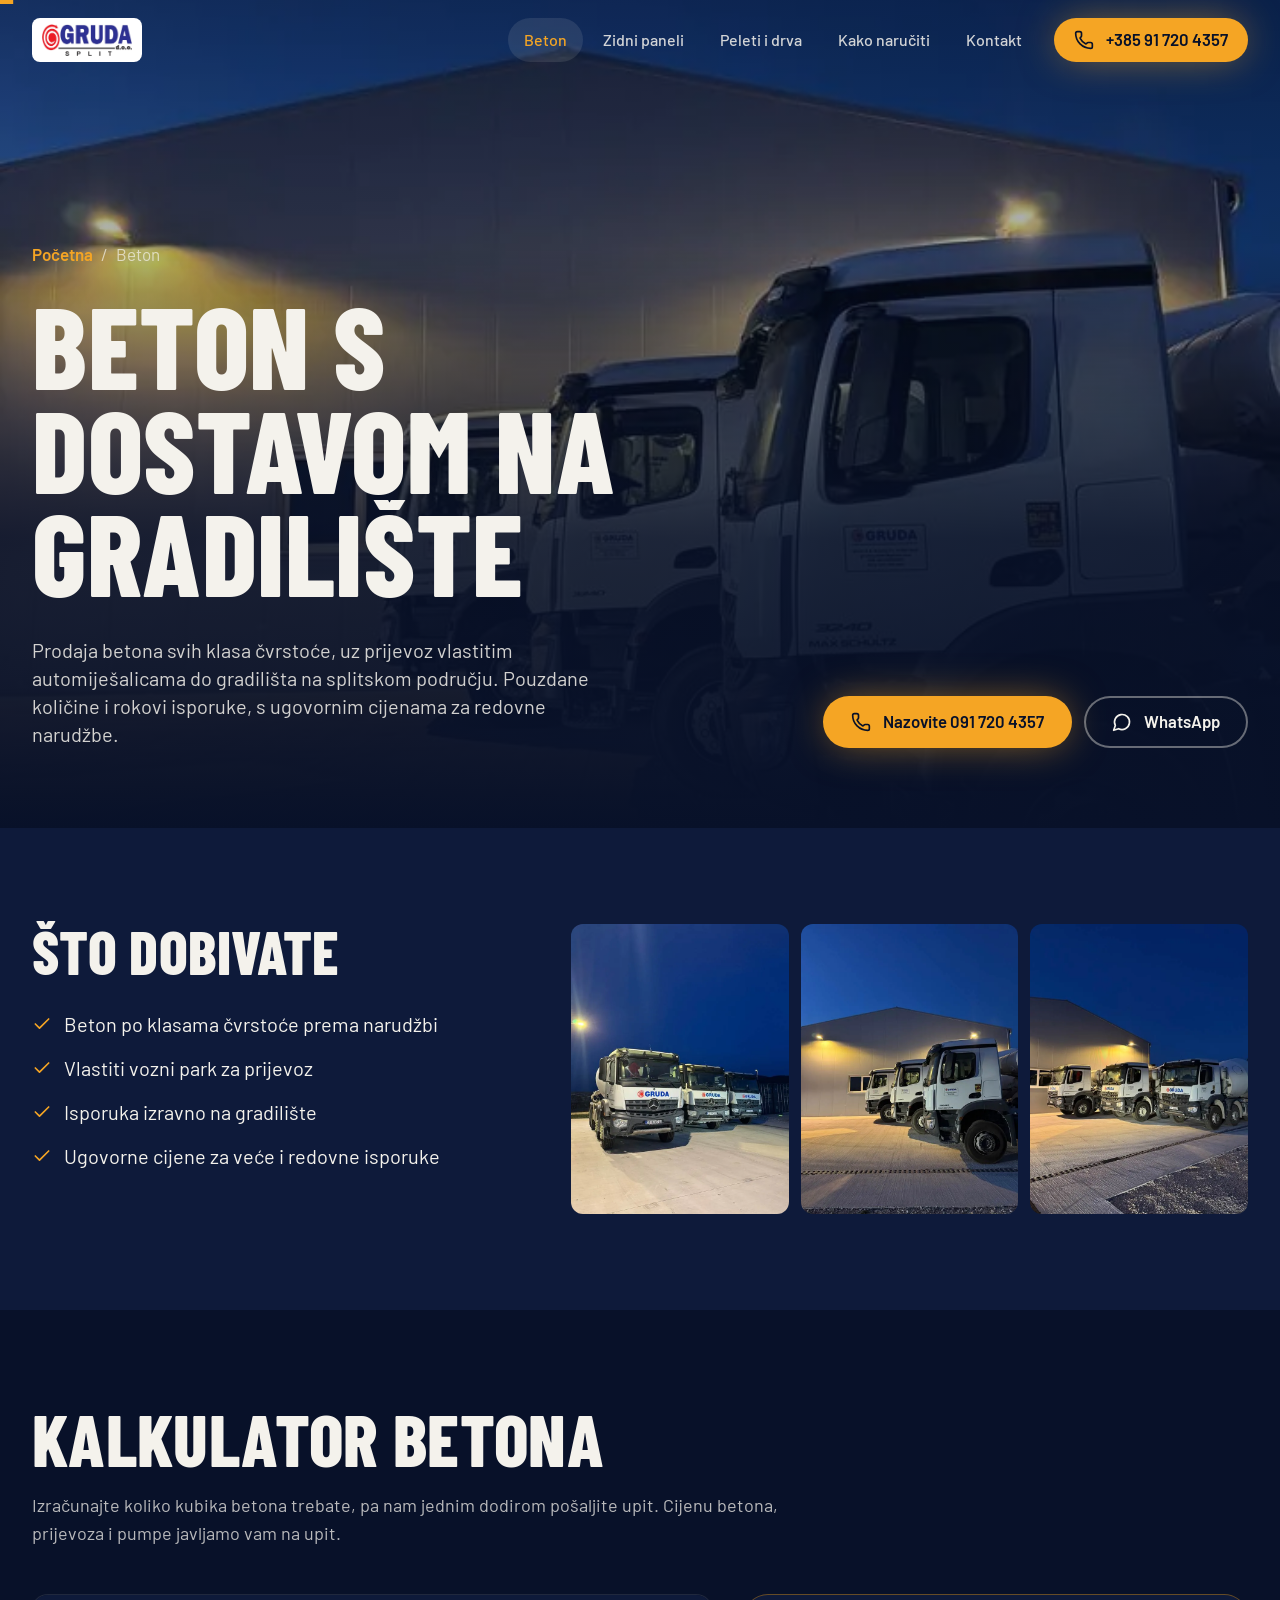
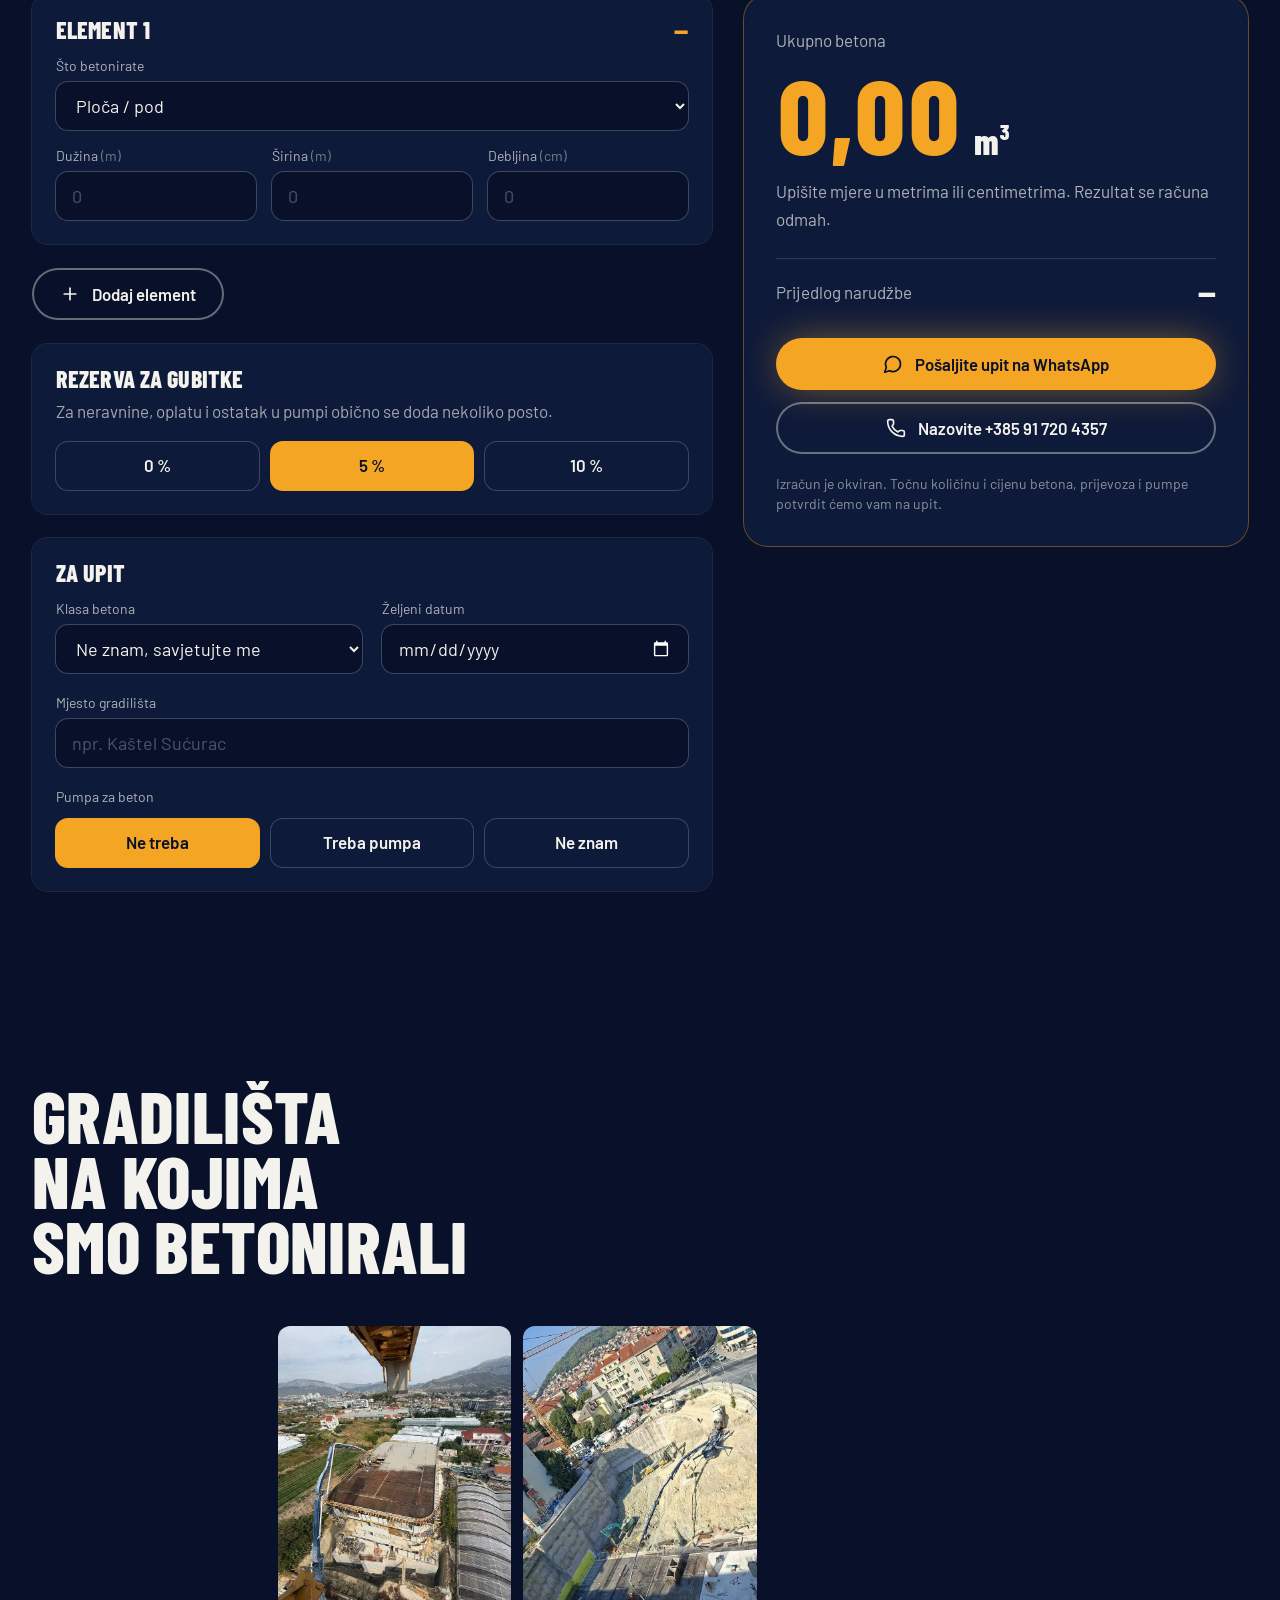
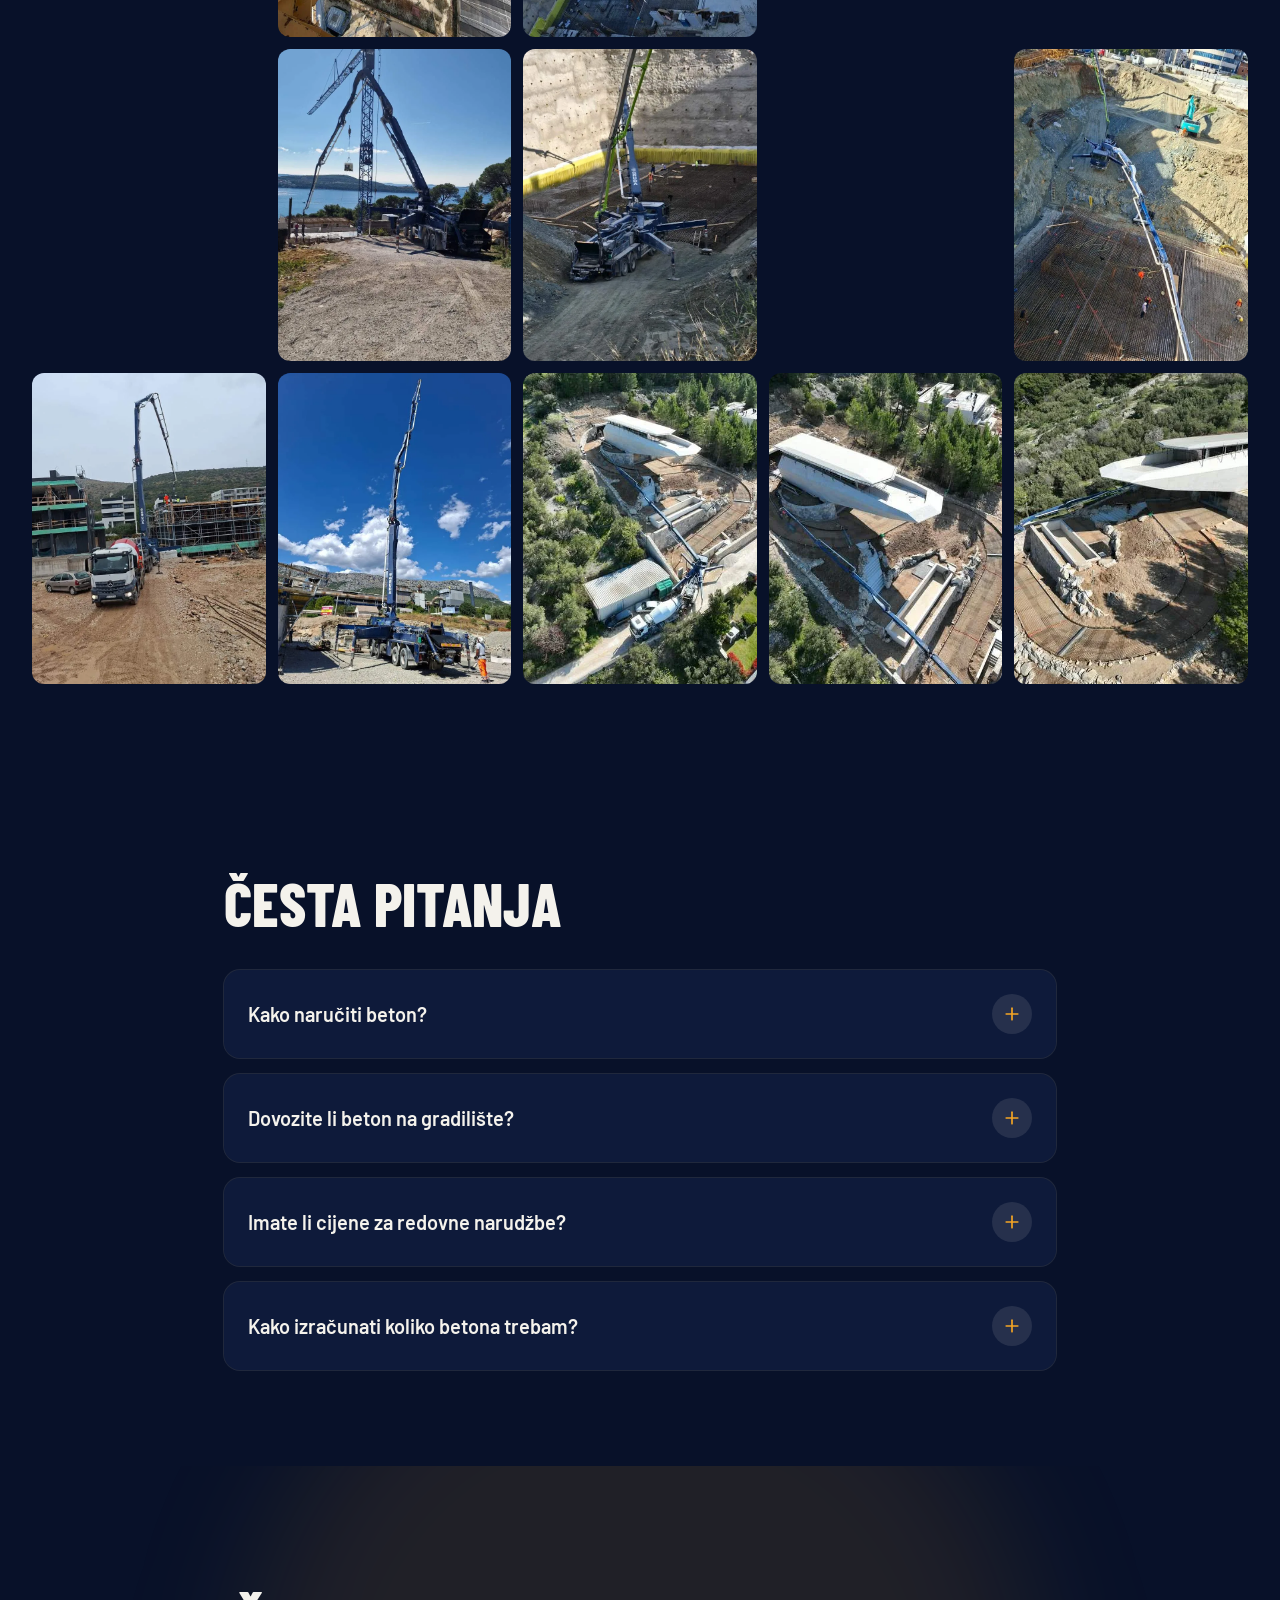
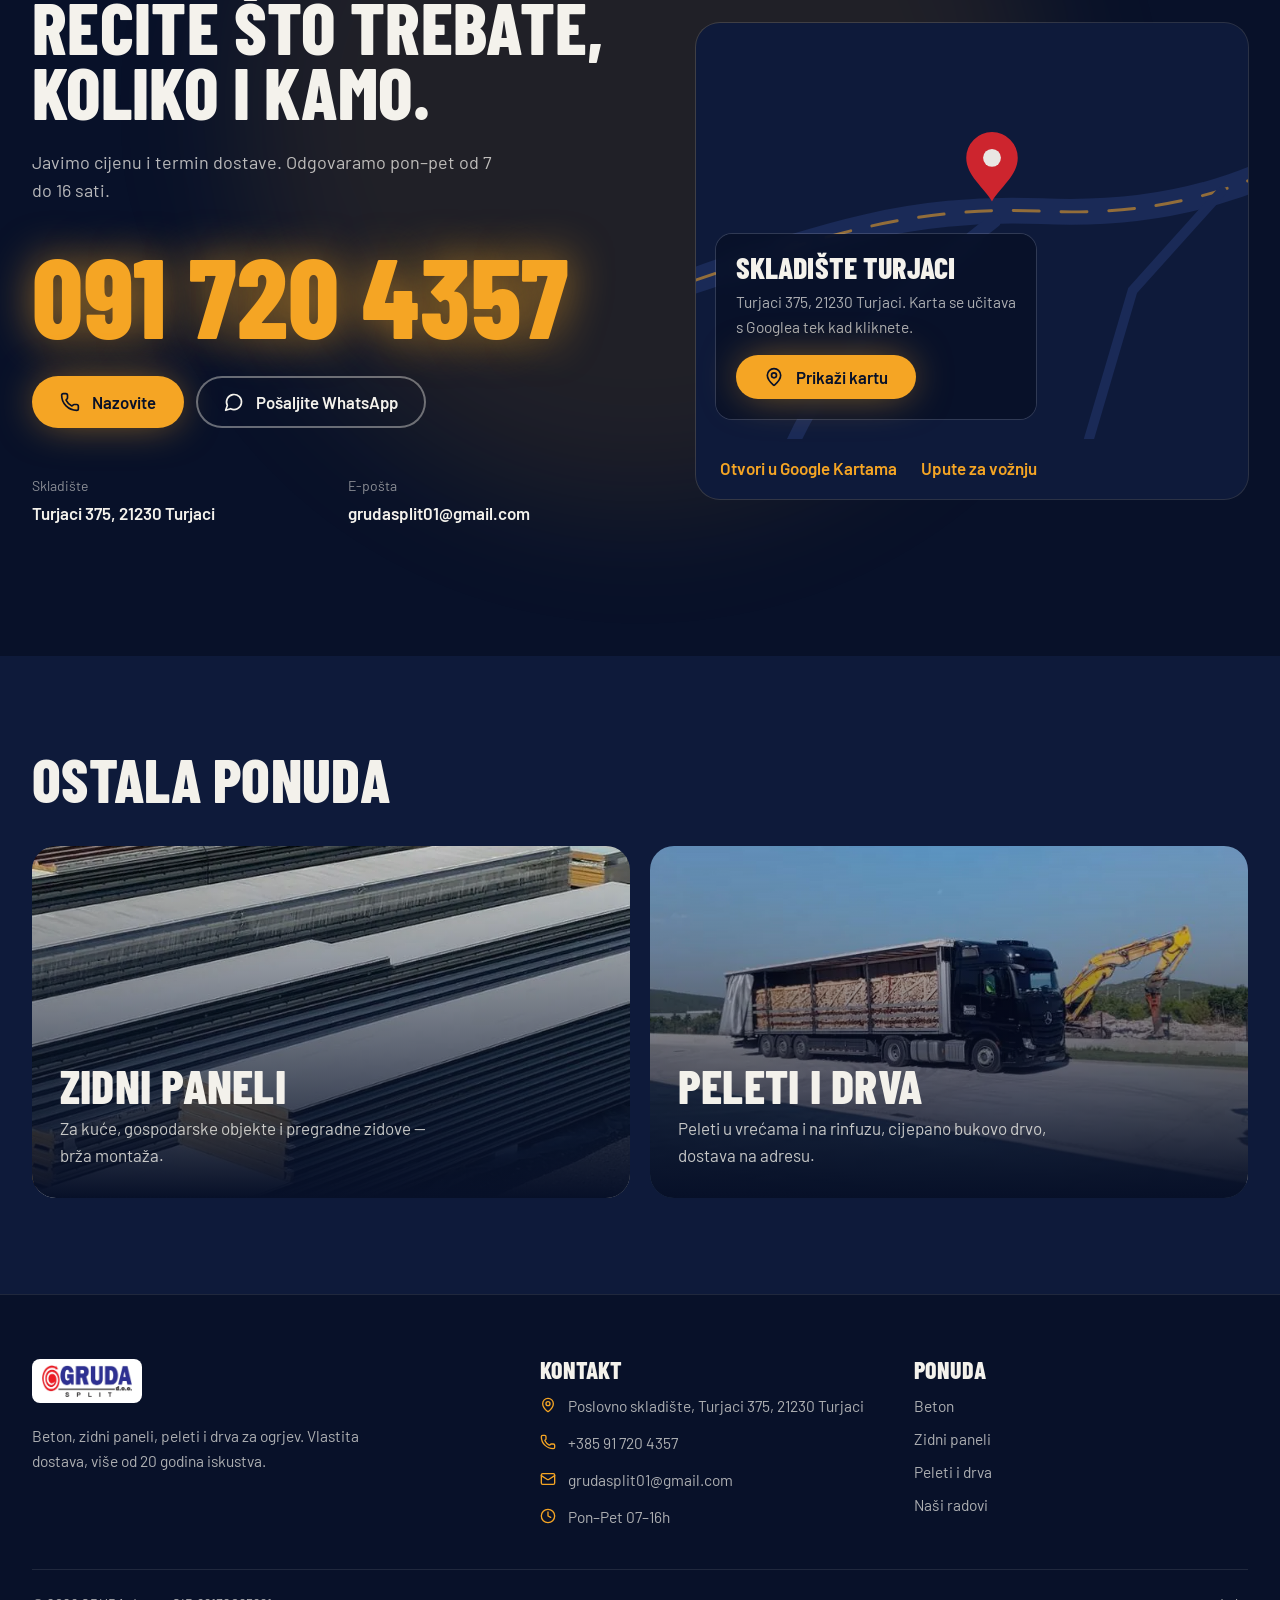
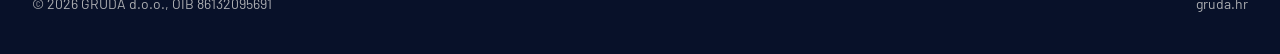
==== commit 1888b3eb: "Maknuta spirala; blaže i postupno zatamnjenje fotografija u hrpi radova Fotografija je zbog animacij" ====
--- a/beton/index.html
+++ b/beton/index.html
@@ -19,7 +19,7 @@
 <meta property="og:image" content="https://gruda.hr/og-image.jpg">
 <meta name="twitter:card" content="summary_large_image">
 <link rel="preload" href="/fonts/barlow-condensed-800-latin.woff2" as="font" type="font/woff2" crossorigin>
-<link rel="stylesheet" href="/css/app.css?v=651f2111">
+<link rel="stylesheet" href="/css/app.css?v=06fe4d56">
 <script>if(!matchMedia('(prefers-reduced-motion: reduce)').matches){document.documentElement.classList.add('anim');setTimeout(function(){if(!window.gsap)document.documentElement.classList.remove('anim')},4000)}</script>
 <script src="/js/gsap.min.js" defer></script>
 <script src="/js/ScrollTrigger.min.js" defer></script>
@@ -47,7 +47,6 @@
 <div data-hero-dolje class="flex flex-wrap gap-3 lg:justify-end"><a class="gumb gumb-svjetlo" href="tel:+385917204357"><svg class="size-5 shrink-0" viewBox="0 0 24 24" fill="none" stroke="currentColor" stroke-width="2" stroke-linecap="round" stroke-linejoin="round" aria-hidden="true" focusable="false"><path d="M13.832 16.568a1 1 0 0 0 1.213-.303l.355-.465A2 2 0 0 1 17 15h3a2 2 0 0 1 2 2v3a2 2 0 0 1-2 2A18 18 0 0 1 2 4a2 2 0 0 1 2-2h3a2 2 0 0 1 2 2v3a2 2 0 0 1-.8 1.6l-.468.351a1 1 0 0 0-.292 1.233 14 14 0 0 0 6.392 6.384"/></svg>Nazovite 091 720 4357</a>
 <a class="gumb gumb-obrub" href="https://wa.me/385917204357" target="_blank" rel="noopener"><svg class="size-5 shrink-0" viewBox="0 0 24 24" fill="none" stroke="currentColor" stroke-width="2" stroke-linecap="round" stroke-linejoin="round" aria-hidden="true" focusable="false"><path d="M7.9 20A9 9 0 1 0 4 16.1L2 22Z"/></svg>WhatsApp</a></div></div>
 </div>
-<div class="pointer-events-none absolute end-[-4rem] top-24 size-48 text-spirala opacity-90 sm:end-8 sm:size-64"><svg class="size-full" data-bubanj viewBox="-48 -48 296 296" aria-hidden="true" focusable="false"><path d="M108.0 100.0 L108.3 100.5 L108.6 101.0 L108.9 101.5 L109.2 102.1 L109.4 102.7 L109.5 103.3 L109.6 104.0 L109.7 104.7 L109.7 105.4 L109.7 106.1 L109.6 106.8 L109.5 107.6 L109.3 108.3 L109.1 109.1 L108.8 109.8 L108.5 110.6 L108.1 111.3 L107.6 112.0 L107.1 112.7 L106.5 113.4 L105.9 114.1 L105.2 114.7 L104.5 115.3 L103.7 115.9 L102.9 116.4 L102.0 116.9 L101.1 117.3 L100.1 117.7 L99.1 118.0 L98.1 118.3 L97.0 118.5 L95.9 118.6 L94.8 118.7 L93.6 118.7 L92.5 118.7 L91.3 118.5 L90.1 118.3 L88.9 118.0 L87.7 117.7 L86.5 117.2 L85.4 116.7 L84.2 116.1 L83.1 115.4 L82.0 114.7 L80.9 113.9 L79.9 113.0 L78.9 112.0 L77.9 110.9 L77.1 109.8 L76.2 108.7 L75.4 107.4 L74.7 106.1 L74.1 104.8 L73.5 103.3 L73.0 101.9 L72.6 100.4 L72.3 98.8 L72.1 97.3 L71.9 95.7 L71.9 94.0 L71.9 92.4 L72.0 90.7 L72.3 89.0 L72.6 87.3 L73.1 85.7 L73.6 84.0 L74.3 82.4 L75.0 80.8 L75.9 79.2 L76.8 77.6 L77.9 76.1 L79.0 74.6 L80.3 73.2 L81.6 71.9 L83.0 70.6 L84.5 69.4 L86.1 68.2 L87.8 67.2 L89.5 66.2 L91.4 65.4 L93.2 64.6 L95.2 63.9 L97.2 63.4 L99.2 62.9 L101.3 62.6 L103.4 62.4 L105.6 62.3 L107.7 62.3 L109.9 62.5 L112.1 62.8 L114.3 63.2 L116.5 63.7 L118.6 64.4 L120.8 65.2 L122.9 66.1 L124.9 67.1 L127.0 68.3 L128.9 69.6 L130.8 71.1 L132.7 72.6 L134.4 74.3 L136.1 76.0 L137.7 77.9 L139.1 79.9 L140.5 82.0 L141.8 84.1 L142.9 86.4 L144.0 88.7 L144.9 91.1 L145.6 93.6 L146.3 96.1 L146.8 98.7 L147.1 101.3 L147.3 104.0 L147.4 106.7 L147.3 109.4 L147.0 112.1 L146.6 114.8 L146.0 117.5 L145.3 120.2 L144.4 122.8 L143.3 125.4 L142.1 128.0 L140.8 130.5 L139.3 133.0 L137.6 135.3 L135.8 137.6 L133.9 139.8 L131.8 142.0 L129.6 144.0 L127.3 145.8 L124.9 147.6 L122.3 149.2 L119.7 150.7 L116.9 152.1 L114.1 153.3 L111.1 154.3 L108.1 155.2 L105.1 155.9 L102.0 156.4 L98.8 156.8 L95.6 157.0 L92.4 157.0 L89.2 156.8 L85.9 156.5 L82.7 155.9 L79.5 155.2 L76.3 154.3 L73.1 153.2 L70.0 151.9 L67.0 150.4 L64.0 148.8 L61.1 147.0 L58.3 145.0 L55.6 142.8 L53.1 140.5 L50.6 138.1 L48.3 135.4 L46.1 132.7 L44.0 129.8 L42.1 126.7 L40.4 123.6 L38.9 120.3 L37.5 117.0 L36.3 113.5 L35.3 110.0 L34.5 106.4 L33.9 102.8 L33.5 99.1 L33.3 95.3 L33.3 91.6 L33.6 87.8 L34.0 84.0 L34.7 80.3 L35.5 76.5 L36.6 72.8 L37.9 69.2 L39.5 65.6 L41.2 62.1 L43.1 58.7 L45.2 55.3 L47.6 52.1 L50.1 49.0 L52.8 46.0 L55.6 43.2 L58.7 40.5 L61.9 38.0 L65.2 35.7 L68.7 33.5 L72.4 31.6 L76.1 29.8 L80.0 28.3 L83.9 26.9 L88.0 25.8 L92.1 24.9 L96.3 24.2 L100.5 23.8 L104.8 23.6 L109.1 23.6 L113.4 23.9 L117.7 24.4 L122.0 25.2 L126.3 26.2 L130.5 27.5 L134.6 29.0 L138.7 30.7 L142.7 32.7 L146.6 34.9 L150.4 37.4 L154.0 40.0 L157.5 42.9 L160.9 45.9 L164.1 49.2 L167.1 52.7 L169.9 56.3 L172.6 60.1 L175.0 64.1 L177.2 68.2 L179.2 72.4 L180.9 76.8 L182.4 81.3 L183.7 85.8 L184.7 90.5 L185.4 95.2 L185.9 100.0 L186.1 104.8 L186.1 109.7 L185.7 114.5 L185.1 119.3 L184.2 124.2 L183.1 128.9 L181.7 133.7 L180.0 138.3 L178.0 142.9 L175.8 147.4 L173.3 151.7 L170.6 155.9 L167.6 160.0 L164.4 164.0 L161.0 167.7 L157.3 171.3 L153.4 174.6 L149.4 177.8 L145.1 180.7 L140.7 183.4 L136.1 185.9 L131.4 188.1 L126.5 190.1 L121.5 191.7 L116.4 193.1 L111.2 194.2 L106.0 195.1 L100.7 195.6 L95.3 195.8 L89.9 195.8 L84.5 195.4 L79.2 194.7 L73.8 193.8 L68.5 192.5 L63.3 190.9 L58.1 189.0 L53.0 186.8 L48.1 184.4 L43.3 181.6 L38.6 178.6 L34.1 175.3 L29.7 171.8 L25.6 168.0 L21.6 163.9 L17.9 159.7 L14.4 155.2 L11.1 150.5 L8.2 145.6 L5.4 140.5 L3.0 135.3 L0.8 129.9 L-1.0 124.4 L-2.6 118.8 L-3.8 113.1 L-4.7 107.3 L-5.3 101.5 L-5.6 95.6 L-5.5 89.7 L-5.1 83.7 L-4.4 77.8 L-3.3 71.9 L-1.9 66.1 L-0.2 60.3 L1.9 54.7 L4.3 49.1 L7.0 43.7 L10.0 38.4 L13.3 33.2 L16.9 28.3 L20.8 23.5 L24.9 18.9 L29.3 14.6 L34.0 10.5 L38.9 6.7 L44.1 3.1 L49.4 -0.2 L54.9 -3.2 L60.6 -5.8 L66.5 -8.2 L72.5 -10.2 L78.6 -11.9 L84.9 -13.3 L91.2 -14.3 L97.6 -15.0 L104.0 -15.3 L110.5 -15.2 L117.0 -14.8 L123.4 -14.0 L129.8 -12.9 L136.2 -11.3 L142.5 -9.5 L148.7 -7.2 L154.7 -4.7 L160.7 -1.8 L166.4 1.5 L172.0 5.1 L177.5 9.0 L182.6 13.2 L187.6 17.7 L192.3 22.5 L196.8 27.6 L201.0 32.9 L204.9 38.5 L208.4 44.3 L211.7 50.3 L214.6 56.5 L217.2 62.8 L219.4 69.3 L221.3 76.0 L222.8 82.7 L223.9 89.6 L224.6 96.5 L225.0 103.5 L224.9 110.5 L224.5 117.5 L223.7 124.5 L222.5 131.4 L220.8 138.3 L218.8 145.1 L216.4 151.8 L213.7 158.4 L210.5 164.9 L207.0 171.1 L203.2 177.2 L199.0 183.0 L194.4 188.7 L189.6 194.1 L184.4 199.2 L178.9 204.0 L173.2 208.5 L167.2 212.8 L161.0 216.6 L154.5 220.2 L147.8 223.4 L141.0 226.2" fill="none" stroke="currentColor" stroke-width="15" stroke-linecap="round"/><path d="M121.7 236.7 L142.9 211.3 L154.6 232.6Z" fill="currentColor"/></svg></div>
 </section>
 
 <section class="overflow-x-clip bg-noc py-24"><div class="mx-auto w-full max-w-[86rem] px-5 sm:px-8 grid gap-14 lg:grid-cols-[1fr_1.4fr]">
@@ -243,9 +242,6 @@
 gsap.to('[data-reflektor]',{filter:'brightness(1) saturate(1)',duration:2.2,ease:'power2.out',delay:.2});
 gsap.to('[data-hero-zum]',{scale:1.18,yPercent:8,ease:'none',scrollTrigger:{trigger:'[data-hero]',start:'top top',end:'bottom top',scrub:true}});
 gsap.from('[data-hero-dolje]',{y:30,opacity:0,duration:1,ease:E,stagger:.12,delay:.7});
-/* bubanj: vrti se dok se stranica pomiče */
-document.querySelectorAll('[data-bubanj]').forEach(function(b){gsap.fromTo(b,{rotate:-360,opacity:0},{rotate:0,opacity:1,duration:2.4,ease:'expo.out',delay:.3});
-ScrollTrigger.create({start:0,end:'max',onUpdate:function(s){gsap.to(b,{rotate:'+='+(s.getVelocity()/18),duration:.6,ease:'power2.out',overwrite:'auto'})}})});
 /* elementi koji ulaze */
 gsap.utils.toArray('[data-udji]').forEach(function(el){gsap.to(el,{opacity:1,y:0,x:0,duration:1,ease:E,scrollTrigger:{trigger:el,start:'top 85%'}})});
 gsap.set('[data-udji]',{y:40});gsap.set('[data-udji="lijevo"]',{y:0,x:-60});gsap.set('[data-udji="desno"]',{y:0,x:60});
@@ -266,7 +262,7 @@
 st.forEach(function(el,k){el.classList.toggle('upaljeno',s.progress>=(k+1)/(st.length+1)-.02)})}}})}
 /* hrpa fotografija radova */
 gsap.utils.toArray('[data-hrpa] > div').forEach(function(k,n,svi){if(n===svi.length-1)return;
-gsap.to(k.firstElementChild,{scale:.9,filter:'brightness(.45)',ease:'none',scrollTrigger:{trigger:svi[n+1],start:'top bottom',end:'top 20%',scrub:true}})});
+gsap.fromTo(k.firstElementChild,{scale:1,filter:'brightness(1)'},{scale:.95,filter:'brightness(.7)',ease:'none',scrollTrigger:{trigger:svi[n+1],start:'top 60%',end:'top 10%',scrub:1.2}})});
 /* brojke */
 gsap.utils.toArray('[data-broj]').forEach(function(el){var cilj=parseFloat(el.dataset.broj),suf=el.dataset.suf||'',o={v:0};
 gsap.to(o,{v:cilj,duration:2,ease:'power2.out',scrollTrigger:{trigger:el,start:'top 85%'},onUpdate:function(){el.textContent=Math.round(o.v)+suf}})});
--- a/css/app.css
+++ b/css/app.css
@@ -1,2 +1,2 @@
 /*! tailwindcss v4.3.3 | MIT License | https://tailwindcss.com */
-@layer properties{@supports (((-webkit-hyphens:none)) and (not (margin-trim:inline))) or ((-moz-orient:inline) and (not (color:rgb(from red r g b)))){*,:before,:after,::backdrop{--tw-translate-x:0;--tw-translate-y:0;--tw-translate-z:0;--tw-scale-x:1;--tw-scale-y:1;--tw-scale-z:1;--tw-rotate-x:initial;--tw-rotate-y:initial;--tw-rotate-z:initial;--tw-skew-x:initial;--tw-skew-y:initial;--tw-space-y-reverse:0;--tw-border-style:solid;--tw-gradient-position:initial;--tw-gradient-from:#0000;--tw-gradient-via:#0000;--tw-gradient-to:#0000;--tw-gradient-stops:initial;--tw-gradient-via-stops:initial;--tw-gradient-from-position:0%;--tw-gradient-via-position:50%;--tw-gradient-to-position:100%;--tw-leading:initial;--tw-font-weight:initial;--tw-ordinal:initial;--tw-slashed-zero:initial;--tw-numeric-figure:initial;--tw-numeric-spacing:initial;--tw-numeric-fraction:initial;--tw-shadow:0 0 #0000;--tw-shadow-color:initial;--tw-shadow-alpha:100%;--tw-inset-shadow:0 0 #0000;--tw-inset-shadow-color:initial;--tw-inset-shadow-alpha:100%;--tw-ring-color:initial;--tw-ring-shadow:0 0 #0000;--tw-inset-ring-color:initial;--tw-inset-ring-shadow:0 0 #0000;--tw-ring-inset:initial;--tw-ring-offset-width:0px;--tw-ring-offset-color:#fff;--tw-ring-offset-shadow:0 0 #0000;--tw-blur:initial;--tw-brightness:initial;--tw-contrast:initial;--tw-grayscale:initial;--tw-hue-rotate:initial;--tw-invert:initial;--tw-opacity:initial;--tw-saturate:initial;--tw-sepia:initial;--tw-drop-shadow:initial;--tw-drop-shadow-color:initial;--tw-drop-shadow-alpha:100%;--tw-drop-shadow-size:initial;--tw-backdrop-blur:initial;--tw-backdrop-brightness:initial;--tw-backdrop-contrast:initial;--tw-backdrop-grayscale:initial;--tw-backdrop-hue-rotate:initial;--tw-backdrop-invert:initial;--tw-backdrop-opacity:initial;--tw-backdrop-saturate:initial;--tw-backdrop-sepia:initial;--tw-duration:initial;--tw-outline-style:solid;--tw-tracking:initial}}}@layer theme{:root,:host{--font-sans:"Barlow", ui-sans-serif, system-ui, -apple-system, "Segoe UI", sans-serif;--font-mono:ui-monospace, SFMono-Regular, Menlo, Monaco, Consolas, "Liberation Mono", "Courier New", monospace;--color-white:#fff;--spacing:.25rem;--container-xs:20rem;--container-sm:24rem;--container-3xl:48rem;--container-4xl:56rem;--text-sm:.875rem;--text-sm--line-height:calc(1.25 / .875);--text-base:1rem;--text-base--line-height:calc(1.5 / 1);--text-lg:1.125rem;--text-lg--line-height:calc(1.75 / 1.125);--text-xl:1.25rem;--text-xl--line-height:calc(1.75 / 1.25);--text-2xl:1.5rem;--text-2xl--line-height:calc(2 / 1.5);--text-3xl:1.875rem;--text-3xl--line-height:calc(2.25 / 1.875);--text-4xl:2.25rem;--text-4xl--line-height:calc(2.5 / 2.25);--text-5xl:3rem;--text-5xl--line-height:1;--text-6xl:3.75rem;--text-6xl--line-height:1;--text-7xl:4.5rem;--text-7xl--line-height:1;--font-weight-medium:500;--font-weight-semibold:600;--font-weight-extrabold:800;--leading-relaxed:1.625;--radius-md:.375rem;--radius-lg:.5rem;--radius-xl:.75rem;--radius-2xl:1rem;--radius-3xl:1.5rem;--animate-bounce:bounce 1s infinite;--blur-xl:24px;--blur-3xl:64px;--default-transition-duration:.15s;--default-transition-timing-function:cubic-bezier(.4, 0, .2, 1);--default-font-family:var(--font-sans);--default-mono-font-family:var(--font-mono);--font-cesta:"Barlow Condensed", "Arial Narrow", sans-serif;--color-noc:#0e1a3a;--color-noc-duboka:#081129;--color-noc-svijetla:#1a2a57;--color-reflektor:#f5a524;--color-reflektor-svijetli:#ffd07a;--color-kamion:#f4f2ec;--color-spirala:#d7262e}}@layer base{*,:after,:before,::backdrop{box-sizing:border-box;border:0 solid;margin:0;padding:0}::file-selector-button{box-sizing:border-box;border:0 solid;margin:0;padding:0}html,:host{-webkit-text-size-adjust:100%;tab-size:4;line-height:1.5;font-family:var(--default-font-family,-apple-system, BlinkMacSystemFont, "Segoe UI", Roboto, "Helvetica Neue", "Noto Sans", Arial, sans-serif, "Apple Color Emoji", "Segoe UI Emoji", "Segoe UI Symbol", "Noto Color Emoji");font-feature-settings:var(--default-font-feature-settings,normal);font-variation-settings:var(--default-font-variation-settings,normal);-webkit-tap-highlight-color:transparent}hr{height:0;color:inherit;border-top-width:1px}abbr:where([title]){-webkit-text-decoration:underline dotted;text-decoration:underline dotted}h1,h2,h3,h4,h5,h6{font-size:inherit;font-weight:inherit}a{color:inherit;-webkit-text-decoration:inherit;-webkit-text-decoration:inherit;-webkit-text-decoration:inherit;text-decoration:inherit}b,strong{font-weight:bolder}code,kbd,samp,pre{font-family:var(--default-mono-font-family,ui-monospace, SFMono-Regular, Menlo, Monaco, Consolas, "Liberation Mono", "Courier New", monospace);font-feature-settings:var(--default-mono-font-feature-settings,normal);font-variation-settings:var(--default-mono-font-variation-settings,normal);font-size:1em}small{font-size:80%}sub,sup{vertical-align:baseline;font-size:75%;line-height:0;position:relative}sub{bottom:-.25em}sup{top:-.5em}table{text-indent:0;border-color:inherit;border-collapse:collapse}:-moz-focusring:where(:not(iframe)){outline:auto}progress{vertical-align:baseline}summary{display:list-item}ol,ul,menu{list-style:none}img,svg,video,canvas,audio,iframe,embed,object{vertical-align:middle;display:block}img,video{max-width:100%;height:auto}button,input,select,optgroup,textarea{font:inherit;font-feature-settings:inherit;font-variation-settings:inherit;letter-spacing:inherit;color:inherit;opacity:1;background-color:#0000;border-radius:0}::file-selector-button{font:inherit;font-feature-settings:inherit;font-variation-settings:inherit;letter-spacing:inherit;color:inherit;opacity:1;background-color:#0000;border-radius:0}:where(select:is([multiple],[size])) optgroup{font-weight:bolder}:where(select:is([multiple],[size])) optgroup option{padding-inline-start:20px}::file-selector-button{margin-inline-end:4px}::placeholder{opacity:1}@supports (not ((-webkit-appearance:-apple-pay-button))) or (contain-intrinsic-size:1px){::placeholder{color:currentColor}@supports (color:color-mix(in lab, red, red)){::placeholder{color:color-mix(in oklab, currentcolor 50%, transparent)}}}textarea{resize:vertical}::-webkit-search-decoration{-webkit-appearance:none}::-webkit-date-and-time-value{min-height:1lh;text-align:inherit}::-webkit-datetime-edit{display:inline-flex}::-webkit-datetime-edit-fields-wrapper{padding:0}::-webkit-datetime-edit{padding-block:0}::-webkit-datetime-edit-year-field{padding-block:0}::-webkit-datetime-edit-month-field{padding-block:0}::-webkit-datetime-edit-day-field{padding-block:0}::-webkit-datetime-edit-hour-field{padding-block:0}::-webkit-datetime-edit-minute-field{padding-block:0}::-webkit-datetime-edit-second-field{padding-block:0}::-webkit-datetime-edit-millisecond-field{padding-block:0}::-webkit-datetime-edit-meridiem-field{padding-block:0}::-webkit-calendar-picker-indicator{line-height:1}:-moz-ui-invalid{box-shadow:none}button,input:where([type=button],[type=reset],[type=submit]){appearance:button}::file-selector-button{appearance:button}::-webkit-inner-spin-button{height:auto}::-webkit-outer-spin-button{height:auto}[hidden]:where(:not([hidden=until-found])){display:none!important}html{-webkit-tap-highlight-color:transparent}body{background-color:var(--color-noc);font-family:var(--font-sans);--tw-leading:var(--leading-relaxed);font-size:1.0625rem;line-height:var(--leading-relaxed);color:var(--color-kamion);-webkit-font-smoothing:antialiased;-moz-osx-font-smoothing:grayscale;overflow-x:clip}h1,h2,h3,.cesta{font-family:var(--font-cesta);--tw-leading:.9;--tw-font-weight:var(--font-weight-extrabold);line-height:.9;font-weight:var(--font-weight-extrabold);--tw-tracking:.005em;letter-spacing:.005em;text-transform:uppercase;text-wrap:balance}:where(a,button,summary,[tabindex]):focus-visible{outline-style:var(--tw-outline-style);outline-offset:2px;outline-width:3px;outline-color:var(--color-reflektor)}::selection{background-color:var(--color-reflektor);color:var(--color-noc-duboka)}}@layer components{.gumb{min-height:calc(var(--spacing) * 13);justify-content:center;align-items:center;gap:calc(var(--spacing) * 3);padding-inline:calc(var(--spacing) * 7);--tw-font-weight:var(--font-weight-semibold);font-size:1.05rem;font-weight:var(--font-weight-semibold);transition-property:color,background-color,border-color,outline-color,text-decoration-color,fill,stroke,--tw-gradient-from,--tw-gradient-via,--tw-gradient-to,opacity,box-shadow,transform,translate,scale,rotate,filter,-webkit-backdrop-filter,backdrop-filter,display,content-visibility,overlay,pointer-events;transition-timing-function:var(--tw-ease,var(--default-transition-timing-function));transition-duration:var(--tw-duration,var(--default-transition-duration));--tw-duration:.3s;border-radius:3.40282e38px;transition-duration:.3s;display:inline-flex}.gumb svg{width:calc(var(--spacing) * 5);height:calc(var(--spacing) * 5);flex-shrink:0}.gumb-svjetlo{background-color:var(--color-reflektor);color:var(--color-noc-duboka);--tw-shadow:0 0 40px -6px var(--tw-shadow-color,currentcolor);box-shadow:var(--tw-inset-shadow), var(--tw-inset-ring-shadow), var(--tw-ring-offset-shadow), var(--tw-ring-shadow), var(--tw-shadow);--tw-shadow-color:#f5a52499}@supports (color:color-mix(in lab, red, red)){.gumb-svjetlo{--tw-shadow-color:color-mix(in oklab, color-mix(in oklab, var(--color-reflektor) 60%, transparent) var(--tw-shadow-alpha), transparent)}}@media (hover:hover){.gumb-svjetlo:hover{background-color:var(--color-reflektor-svijetli);--tw-shadow-color:#f5a524}@supports (color:color-mix(in lab, red, red)){.gumb-svjetlo:hover{--tw-shadow-color:color-mix(in oklab, var(--color-reflektor) var(--tw-shadow-alpha), transparent)}}}.gumb-obrub{color:var(--color-kamion);--tw-ring-shadow:var(--tw-ring-inset,) 0 0 0 calc(2px + var(--tw-ring-offset-width)) var(--tw-ring-color,currentcolor);box-shadow:var(--tw-inset-shadow), var(--tw-inset-ring-shadow), var(--tw-ring-offset-shadow), var(--tw-ring-shadow), var(--tw-shadow);--tw-ring-color:#f4f2ec66}@supports (color:color-mix(in lab, red, red)){.gumb-obrub{--tw-ring-color:color-mix(in oklab, var(--color-kamion) 40%, transparent)}}.gumb-obrub{--tw-ring-inset:inset}@media (hover:hover){.gumb-obrub:hover{background-color:var(--color-kamion);color:var(--color-noc-duboka)}}.faq summary::-webkit-details-marker{display:none}.faq details[open] .faq-znak{transform:rotate(45deg)}.cesta-crta{stroke-dasharray:26 22}}@layer utilities{.pointer-events-none{pointer-events:none}.sr-only{clip-path:inset(50%);white-space:nowrap;border-width:0;width:1px;height:1px;margin:-1px;padding:0;position:absolute;overflow:hidden}.absolute{position:absolute}.fixed{position:fixed}.relative{position:relative}.sticky{position:sticky}.inset-0{inset:0}.inset-x-0{inset-inline:0}.start-1\/2{inset-inline-start:50%}.start-5{inset-inline-start:calc(var(--spacing) * 5)}.start-6{inset-inline-start:calc(var(--spacing) * 6)}.-end-10{inset-inline-end:calc(var(--spacing) * -10)}.end-4{inset-inline-end:calc(var(--spacing) * 4)}.end-5{inset-inline-end:calc(var(--spacing) * 5)}.end-\[-4rem\]{inset-inline-end:-4rem}.-top-40{top:calc(var(--spacing) * -40)}.top-0{top:0}.top-4{top:calc(var(--spacing) * 4)}.top-6{top:calc(var(--spacing) * 6)}.top-10{top:calc(var(--spacing) * 10)}.top-24{top:calc(var(--spacing) * 24)}.top-full{top:100%}.bottom-0{bottom:0}.bottom-4{bottom:calc(var(--spacing) * 4)}.bottom-5{bottom:calc(var(--spacing) * 5)}.isolate{isolation:isolate}.-z-10{z-index:calc(10 * -1)}.-z-20{z-index:calc(20 * -1)}.z-10{z-index:10}.z-40{z-index:40}.z-50{z-index:50}.z-\[60\]{z-index:60}.z-\[100\]{z-index:100}.float-left{float:left}.clear-both{clear:both}.m-0{margin:0}.m-5{margin:calc(var(--spacing) * 5)}.mx-2{margin-inline:calc(var(--spacing) * 2)}.mx-auto{margin-inline:auto}.me-auto{margin-inline-end:auto}.mt-1{margin-top:var(--spacing)}.mt-2{margin-top:calc(var(--spacing) * 2)}.mt-3{margin-top:calc(var(--spacing) * 3)}.mt-4{margin-top:calc(var(--spacing) * 4)}.mt-5{margin-top:calc(var(--spacing) * 5)}.mt-6{margin-top:calc(var(--spacing) * 6)}.mt-7{margin-top:calc(var(--spacing) * 7)}.mt-8{margin-top:calc(var(--spacing) * 8)}.mt-9{margin-top:calc(var(--spacing) * 9)}.mt-10{margin-top:calc(var(--spacing) * 10)}.mt-12{margin-top:calc(var(--spacing) * 12)}.mt-14{margin-top:calc(var(--spacing) * 14)}.mt-16{margin-top:calc(var(--spacing) * 16)}.mt-20{margin-top:calc(var(--spacing) * 20)}.mb-2{margin-bottom:calc(var(--spacing) * 2)}.mb-3{margin-bottom:calc(var(--spacing) * 3)}.mb-4{margin-bottom:calc(var(--spacing) * 4)}.mb-10{margin-bottom:calc(var(--spacing) * 10)}.mb-12{margin-bottom:calc(var(--spacing) * 12)}.mb-14{margin-bottom:calc(var(--spacing) * 14)}.block{display:block}.contents{display:contents}.flex{display:flex}.grid{display:grid}.hidden{display:none}.inline-block{display:inline-block}.inline-flex{display:inline-flex}.aspect-\[3\/4\]{aspect-ratio:3/4}.size-4{width:calc(var(--spacing) * 4);height:calc(var(--spacing) * 4)}.size-5{width:calc(var(--spacing) * 5);height:calc(var(--spacing) * 5)}.size-6{width:calc(var(--spacing) * 6);height:calc(var(--spacing) * 6)}.size-10{width:calc(var(--spacing) * 10);height:calc(var(--spacing) * 10)}.size-12{width:calc(var(--spacing) * 12);height:calc(var(--spacing) * 12)}.size-48{width:calc(var(--spacing) * 48);height:calc(var(--spacing) * 48)}.size-56{width:calc(var(--spacing) * 56);height:calc(var(--spacing) * 56)}.size-72{width:calc(var(--spacing) * 72);height:calc(var(--spacing) * 72)}.size-\[50rem\]{width:50rem;height:50rem}.size-full{width:100%;height:100%}.h-1{height:var(--spacing)}.h-3{height:calc(var(--spacing) * 3)}.h-8{height:calc(var(--spacing) * 8)}.h-20{height:calc(var(--spacing) * 20)}.h-\[50svh\]{height:50svh}.h-\[62svh\]{height:62svh}.h-auto{height:auto}.max-h-\[calc\(100dvh-11rem\)\]{max-height:calc(100dvh - 11rem)}.max-h-\[calc\(100svh-5rem\)\]{max-height:calc(100svh - 5rem)}.min-h-11{min-height:calc(var(--spacing) * 11)}.min-h-12{min-height:calc(var(--spacing) * 12)}.min-h-\[22rem\]{min-height:22rem}.min-h-\[26rem\]{min-height:26rem}.min-h-\[92svh\]{min-height:92svh}.min-h-\[100svh\]{min-height:100svh}.w-auto{width:auto}.w-full{width:100%}.w-screen{width:100vw}.max-w-3xl{max-width:var(--container-3xl)}.max-w-4xl{max-width:var(--container-4xl)}.max-w-\[12ch\]{max-width:12ch}.max-w-\[13ch\]{max-width:13ch}.max-w-\[14ch\]{max-width:14ch}.max-w-\[16ch\]{max-width:16ch}.max-w-\[38ch\]{max-width:38ch}.max-w-\[40ch\]{max-width:40ch}.max-w-\[42ch\]{max-width:42ch}.max-w-\[44ch\]{max-width:44ch}.max-w-\[46ch\]{max-width:46ch}.max-w-\[48ch\]{max-width:48ch}.max-w-\[50ch\]{max-width:50ch}.max-w-\[52ch\]{max-width:52ch}.max-w-\[60ch\]{max-width:60ch}.max-w-\[80\%\]{max-width:80%}.max-w-\[86rem\]{max-width:86rem}.max-w-sm{max-width:var(--container-sm)}.max-w-xs{max-width:var(--container-xs)}.shrink-0{flex-shrink:0}.origin-bottom{transform-origin:bottom}.origin-left{transform-origin:0}.-translate-x-1\/2{--tw-translate-x:calc(calc(1 / 2 * 100%) * -1);translate:var(--tw-translate-x) var(--tw-translate-y)}.scale-x-0{--tw-scale-x:0%;scale:var(--tw-scale-x) var(--tw-scale-y)}.transform{transform:var(--tw-rotate-x,) var(--tw-rotate-y,) var(--tw-rotate-z,) var(--tw-skew-x,) var(--tw-skew-y,)}.animate-bounce{animation:var(--animate-bounce)}.cursor-pointer{cursor:pointer}.list-none{list-style-type:none}.grid-cols-1{grid-template-columns:repeat(1,minmax(0,1fr))}.grid-cols-2{grid-template-columns:repeat(2,minmax(0,1fr))}.grid-cols-3{grid-template-columns:repeat(3,minmax(0,1fr))}.flex-col{flex-direction:column}.flex-wrap{flex-wrap:wrap}.place-items-center{place-items:center}.place-items-end{place-items:end}.content-end{align-content:flex-end}.items-baseline{align-items:baseline}.items-center{align-items:center}.items-end{align-items:flex-end}.items-start{align-items:flex-start}.justify-between{justify-content:space-between}.justify-center{justify-content:center}.justify-start{justify-content:flex-start}.justify-items-center{justify-items:center}.gap-1\.5{gap:calc(var(--spacing) * 1.5)}.gap-2{gap:calc(var(--spacing) * 2)}.gap-3{gap:calc(var(--spacing) * 3)}.gap-4{gap:calc(var(--spacing) * 4)}.gap-5{gap:calc(var(--spacing) * 5)}.gap-6{gap:calc(var(--spacing) * 6)}.gap-8{gap:calc(var(--spacing) * 8)}.gap-10{gap:calc(var(--spacing) * 10)}.gap-14{gap:calc(var(--spacing) * 14)}:where(.space-y-2>:not(:last-child)){--tw-space-y-reverse:0;margin-block-start:calc(calc(var(--spacing) * 2) * var(--tw-space-y-reverse));margin-block-end:calc(calc(var(--spacing) * 2) * calc(1 - var(--tw-space-y-reverse)))}:where(.space-y-3>:not(:last-child)){--tw-space-y-reverse:0;margin-block-start:calc(calc(var(--spacing) * 3) * var(--tw-space-y-reverse));margin-block-end:calc(calc(var(--spacing) * 3) * calc(1 - var(--tw-space-y-reverse)))}.gap-x-6{column-gap:calc(var(--spacing) * 6)}.gap-y-2{row-gap:calc(var(--spacing) * 2)}.gap-y-10{row-gap:calc(var(--spacing) * 10)}.justify-self-start{justify-self:flex-start}.overflow-hidden{overflow:hidden}.overflow-x-clip{overflow-x:clip}.overflow-y-auto{overflow-y:auto}.rounded-2xl{border-radius:var(--radius-2xl)}.rounded-3xl{border-radius:var(--radius-3xl)}.rounded-full{border-radius:3.40282e38px}.rounded-lg{border-radius:var(--radius-lg)}.rounded-md{border-radius:var(--radius-md)}.rounded-xl{border-radius:var(--radius-xl)}.border-0{border-style:var(--tw-border-style);border-width:0}.border-y{border-block-style:var(--tw-border-style);border-block-width:1px}.border-t{border-top-style:var(--tw-border-style);border-top-width:1px}.border-b{border-bottom-style:var(--tw-border-style);border-bottom-width:1px}.border-kamion\/10{border-color:#f4f2ec1a}@supports (color:color-mix(in lab, red, red)){.border-kamion\/10{border-color:color-mix(in oklab, var(--color-kamion) 10%, transparent)}}.border-kamion\/15{border-color:#f4f2ec26}@supports (color:color-mix(in lab, red, red)){.border-kamion\/15{border-color:color-mix(in oklab, var(--color-kamion) 15%, transparent)}}.bg-kamion\/10{background-color:#f4f2ec1a}@supports (color:color-mix(in lab, red, red)){.bg-kamion\/10{background-color:color-mix(in oklab, var(--color-kamion) 10%, transparent)}}.bg-noc{background-color:var(--color-noc)}.bg-noc-duboka{background-color:var(--color-noc-duboka)}.bg-noc-duboka\/60{background-color:#08112999}@supports (color:color-mix(in lab, red, red)){.bg-noc-duboka\/60{background-color:color-mix(in oklab, var(--color-noc-duboka) 60%, transparent)}}.bg-noc-duboka\/90{background-color:#081129e6}@supports (color:color-mix(in lab, red, red)){.bg-noc-duboka\/90{background-color:color-mix(in oklab, var(--color-noc-duboka) 90%, transparent)}}.bg-noc-duboka\/95{background-color:#081129f2}@supports (color:color-mix(in lab, red, red)){.bg-noc-duboka\/95{background-color:color-mix(in oklab, var(--color-noc-duboka) 95%, transparent)}}.bg-noc-duboka\/98{background-color:#081129fa}@supports (color:color-mix(in lab, red, red)){.bg-noc-duboka\/98{background-color:color-mix(in oklab, var(--color-noc-duboka) 98%, transparent)}}.bg-noc-svijetla{background-color:var(--color-noc-svijetla)}.bg-reflektor{background-color:var(--color-reflektor)}.bg-reflektor\/10{background-color:#f5a5241a}@supports (color:color-mix(in lab, red, red)){.bg-reflektor\/10{background-color:color-mix(in oklab, var(--color-reflektor) 10%, transparent)}}.bg-white{background-color:var(--color-white)}.bg-gradient-to-t{--tw-gradient-position:to top in oklab;background-image:linear-gradient(var(--tw-gradient-stops))}.bg-\[linear-gradient\(to_top\,\#081129_0\%\,rgb\(8_17_41\/\.85\)_30\%\,rgb\(8_17_41\/\.2\)_65\%\,rgb\(8_17_41\/\.55\)_100\%\)\]{background-image:linear-gradient(#0811298c 0%,#08112933 35%,#081129d9 70%,#081129 100%)}.bg-\[linear-gradient\(to_top\,\#081129_0\%\,rgb\(8_17_41\/\.88\)_35\%\,rgb\(8_17_41\/\.3\)_70\%\,rgb\(8_17_41\/\.6\)_100\%\)\]{background-image:linear-gradient(#08112999 0%,#0811294d 30%,#081129e0 65%,#081129 100%)}.from-noc-duboka{--tw-gradient-from:var(--color-noc-duboka);--tw-gradient-stops:var(--tw-gradient-via-stops,var(--tw-gradient-position), var(--tw-gradient-from) var(--tw-gradient-from-position), var(--tw-gradient-to) var(--tw-gradient-to-position))}.to-transparent{--tw-gradient-to:transparent;--tw-gradient-stops:var(--tw-gradient-via-stops,var(--tw-gradient-position), var(--tw-gradient-from) var(--tw-gradient-from-position), var(--tw-gradient-to) var(--tw-gradient-to-position))}.object-cover{object-fit:cover}.p-2{padding:calc(var(--spacing) * 2)}.p-3{padding:calc(var(--spacing) * 3)}.p-5{padding:calc(var(--spacing) * 5)}.p-6{padding:calc(var(--spacing) * 6)}.p-7{padding:calc(var(--spacing) * 7)}.px-2{padding-inline:calc(var(--spacing) * 2)}.px-2\.5{padding-inline:calc(var(--spacing) * 2.5)}.px-3{padding-inline:calc(var(--spacing) * 3)}.px-4{padding-inline:calc(var(--spacing) * 4)}.px-5{padding-inline:calc(var(--spacing) * 5)}.px-6{padding-inline:calc(var(--spacing) * 6)}.py-1\.5{padding-block:calc(var(--spacing) * 1.5)}.py-2{padding-block:calc(var(--spacing) * 2)}.py-4{padding-block:calc(var(--spacing) * 4)}.py-12{padding-block:calc(var(--spacing) * 12)}.py-16{padding-block:calc(var(--spacing) * 16)}.py-24{padding-block:calc(var(--spacing) * 24)}.py-32{padding-block:calc(var(--spacing) * 32)}.pt-2{padding-top:calc(var(--spacing) * 2)}.pt-5{padding-top:calc(var(--spacing) * 5)}.pt-6{padding-top:calc(var(--spacing) * 6)}.pt-16{padding-top:calc(var(--spacing) * 16)}.pt-24{padding-top:calc(var(--spacing) * 24)}.pt-36{padding-top:calc(var(--spacing) * 36)}.pb-6{padding-bottom:calc(var(--spacing) * 6)}.pb-10{padding-bottom:calc(var(--spacing) * 10)}.pb-16{padding-bottom:calc(var(--spacing) * 16)}.pb-28{padding-bottom:calc(var(--spacing) * 28)}.pb-\[10vh\]{padding-bottom:10vh}.pb-\[calc\(\.75rem\+env\(safe-area-inset-bottom\)\)\]{padding-bottom:calc(.75rem + env(safe-area-inset-bottom))}.text-center{text-align:center}.text-start{text-align:start}.text-2xl{font-size:var(--text-2xl);line-height:var(--tw-leading,var(--text-2xl--line-height))}.text-3xl{font-size:var(--text-3xl);line-height:var(--tw-leading,var(--text-3xl--line-height))}.text-4xl{font-size:var(--text-4xl);line-height:var(--tw-leading,var(--text-4xl--line-height))}.text-5xl{font-size:var(--text-5xl);line-height:var(--tw-leading,var(--text-5xl--line-height))}.text-6xl{font-size:var(--text-6xl);line-height:var(--tw-leading,var(--text-6xl--line-height))}.text-7xl{font-size:var(--text-7xl);line-height:var(--tw-leading,var(--text-7xl--line-height))}.text-lg{font-size:var(--text-lg);line-height:var(--tw-leading,var(--text-lg--line-height))}.text-sm{font-size:var(--text-sm);line-height:var(--tw-leading,var(--text-sm--line-height))}.text-xl{font-size:var(--text-xl);line-height:var(--tw-leading,var(--text-xl--line-height))}.text-\[\.97rem\]{font-size:.97rem}.text-\[clamp\(3\.2rem\,13vw\,7rem\)\]{font-size:clamp(3.2rem,13vw,7rem)}.text-\[clamp\(3\.4rem\,9vw\,8rem\)\]{font-size:clamp(3.4rem,9vw,8rem)}.text-\[clamp\(3\.6rem\,7vw\,6\.5rem\)\]{font-size:clamp(3.6rem,7vw,6.5rem)}.text-\[clamp\(3\.6rem\,10vw\,9rem\)\]{font-size:clamp(3.6rem,10vw,9rem)}.text-\[clamp\(4rem\,12vw\,6\.5rem\)\]{font-size:clamp(4rem,12vw,6.5rem)}.leading-none{--tw-leading:1;line-height:1}.font-semibold{--tw-font-weight:var(--font-weight-semibold);font-weight:var(--font-weight-semibold)}.whitespace-nowrap{white-space:nowrap}.text-kamion{color:var(--color-kamion)}.text-kamion\/45{color:#f4f2ec73}@supports (color:color-mix(in lab, red, red)){.text-kamion\/45{color:color-mix(in oklab, var(--color-kamion) 45%, transparent)}}.text-kamion\/55{color:#f4f2ec8c}@supports (color:color-mix(in lab, red, red)){.text-kamion\/55{color:color-mix(in oklab, var(--color-kamion) 55%, transparent)}}.text-kamion\/65{color:#f4f2eca6}@supports (color:color-mix(in lab, red, red)){.text-kamion\/65{color:color-mix(in oklab, var(--color-kamion) 65%, transparent)}}.text-kamion\/70{color:#f4f2ecb3}@supports (color:color-mix(in lab, red, red)){.text-kamion\/70{color:color-mix(in oklab, var(--color-kamion) 70%, transparent)}}.text-kamion\/75{color:#f4f2ecbf}@supports (color:color-mix(in lab, red, red)){.text-kamion\/75{color:color-mix(in oklab, var(--color-kamion) 75%, transparent)}}.text-kamion\/80{color:#f4f2eccc}@supports (color:color-mix(in lab, red, red)){.text-kamion\/80{color:color-mix(in oklab, var(--color-kamion) 80%, transparent)}}.text-kamion\/85{color:#f4f2ecd9}@supports (color:color-mix(in lab, red, red)){.text-kamion\/85{color:color-mix(in oklab, var(--color-kamion) 85%, transparent)}}.text-noc-duboka{color:var(--color-noc-duboka)}.text-reflektor{color:var(--color-reflektor)}.text-spirala{color:var(--color-spirala)}.normal-case{text-transform:none}.tabular-nums{--tw-numeric-spacing:tabular-nums;font-variant-numeric:var(--tw-ordinal,) var(--tw-slashed-zero,) var(--tw-numeric-figure,) var(--tw-numeric-spacing,) var(--tw-numeric-fraction,)}.\[color-scheme\:dark\]{color-scheme:dark}.opacity-80{opacity:.8}.opacity-90{opacity:.9}.shadow-\[0_-20px_60px_-20px_rgb\(0_0_0\/\.8\)\]{--tw-shadow:0 -20px 60px -20px var(--tw-shadow-color,#000c);box-shadow:var(--tw-inset-shadow), var(--tw-inset-ring-shadow), var(--tw-ring-offset-shadow), var(--tw-ring-shadow), var(--tw-shadow)}.shadow-\[0_30px_60px_-20px_rgb\(0_0_0\/\.8\)\]{--tw-shadow:0 30px 60px -20px var(--tw-shadow-color,#000c);box-shadow:var(--tw-inset-shadow), var(--tw-inset-ring-shadow), var(--tw-ring-offset-shadow), var(--tw-ring-shadow), var(--tw-shadow)}.ring-1{--tw-ring-shadow:var(--tw-ring-inset,) 0 0 0 calc(1px + var(--tw-ring-offset-width)) var(--tw-ring-color,currentcolor);box-shadow:var(--tw-inset-shadow), var(--tw-inset-ring-shadow), var(--tw-ring-offset-shadow), var(--tw-ring-shadow), var(--tw-shadow)}.ring-kamion\/10{--tw-ring-color:#f4f2ec1a}@supports (color:color-mix(in lab, red, red)){.ring-kamion\/10{--tw-ring-color:color-mix(in oklab, var(--color-kamion) 10%, transparent)}}.ring-kamion\/15{--tw-ring-color:#f4f2ec26}@supports (color:color-mix(in lab, red, red)){.ring-kamion\/15{--tw-ring-color:color-mix(in oklab, var(--color-kamion) 15%, transparent)}}.ring-kamion\/20{--tw-ring-color:#f4f2ec33}@supports (color:color-mix(in lab, red, red)){.ring-kamion\/20{--tw-ring-color:color-mix(in oklab, var(--color-kamion) 20%, transparent)}}.ring-kamion\/25{--tw-ring-color:#f4f2ec40}@supports (color:color-mix(in lab, red, red)){.ring-kamion\/25{--tw-ring-color:color-mix(in oklab, var(--color-kamion) 25%, transparent)}}.ring-kamion\/30{--tw-ring-color:#f4f2ec4d}@supports (color:color-mix(in lab, red, red)){.ring-kamion\/30{--tw-ring-color:color-mix(in oklab, var(--color-kamion) 30%, transparent)}}.ring-reflektor\/40{--tw-ring-color:#f5a52466}@supports (color:color-mix(in lab, red, red)){.ring-reflektor\/40{--tw-ring-color:color-mix(in oklab, var(--color-reflektor) 40%, transparent)}}.blur-3xl{--tw-blur:blur(var(--blur-3xl));filter:var(--tw-blur,) var(--tw-brightness,) var(--tw-contrast,) var(--tw-grayscale,) var(--tw-hue-rotate,) var(--tw-invert,) var(--tw-saturate,) var(--tw-sepia,) var(--tw-drop-shadow,)}.drop-shadow-\[0_2px_12px_rgb\(0_0_0\/\.8\)\]{--tw-drop-shadow-size:drop-shadow(0 2px 12px var(--tw-drop-shadow-color,#000c));--tw-drop-shadow:var(--tw-drop-shadow-size);filter:var(--tw-blur,) var(--tw-brightness,) var(--tw-contrast,) var(--tw-grayscale,) var(--tw-hue-rotate,) var(--tw-invert,) var(--tw-saturate,) var(--tw-sepia,) var(--tw-drop-shadow,)}.drop-shadow-\[0_30px_40px_rgb\(0_0_0\/\.55\)\]{--tw-drop-shadow-size:drop-shadow(0 30px 40px var(--tw-drop-shadow-color,#0000008c));--tw-drop-shadow:var(--tw-drop-shadow-size);filter:var(--tw-blur,) var(--tw-brightness,) var(--tw-contrast,) var(--tw-grayscale,) var(--tw-hue-rotate,) var(--tw-invert,) var(--tw-saturate,) var(--tw-sepia,) var(--tw-drop-shadow,)}.backdrop-blur{--tw-backdrop-blur:blur(8px);-webkit-backdrop-filter:var(--tw-backdrop-blur,) var(--tw-backdrop-brightness,) var(--tw-backdrop-contrast,) var(--tw-backdrop-grayscale,) var(--tw-backdrop-hue-rotate,) var(--tw-backdrop-invert,) var(--tw-backdrop-opacity,) var(--tw-backdrop-saturate,) var(--tw-backdrop-sepia,);backdrop-filter:var(--tw-backdrop-blur,) var(--tw-backdrop-brightness,) var(--tw-backdrop-contrast,) var(--tw-backdrop-grayscale,) var(--tw-backdrop-hue-rotate,) var(--tw-backdrop-invert,) var(--tw-backdrop-opacity,) var(--tw-backdrop-saturate,) var(--tw-backdrop-sepia,)}.backdrop-blur-xl{--tw-backdrop-blur:blur(var(--blur-xl));-webkit-backdrop-filter:var(--tw-backdrop-blur,) var(--tw-backdrop-brightness,) var(--tw-backdrop-contrast,) var(--tw-backdrop-grayscale,) var(--tw-backdrop-hue-rotate,) var(--tw-backdrop-invert,) var(--tw-backdrop-opacity,) var(--tw-backdrop-saturate,) var(--tw-backdrop-sepia,);backdrop-filter:var(--tw-backdrop-blur,) var(--tw-backdrop-brightness,) var(--tw-backdrop-contrast,) var(--tw-backdrop-grayscale,) var(--tw-backdrop-hue-rotate,) var(--tw-backdrop-invert,) var(--tw-backdrop-opacity,) var(--tw-backdrop-saturate,) var(--tw-backdrop-sepia,)}.transition{transition-property:color,background-color,border-color,outline-color,text-decoration-color,fill,stroke,--tw-gradient-from,--tw-gradient-via,--tw-gradient-to,opacity,box-shadow,transform,translate,scale,rotate,filter,-webkit-backdrop-filter,backdrop-filter,display,content-visibility,overlay,pointer-events;transition-timing-function:var(--tw-ease,var(--default-transition-timing-function));transition-duration:var(--tw-duration,var(--default-transition-duration))}.transition-\[background-color\,box-shadow\,backdrop-filter\]{transition-property:background-color,box-shadow,-webkit-backdrop-filter,backdrop-filter;transition-timing-function:var(--tw-ease,var(--default-transition-timing-function));transition-duration:var(--tw-duration,var(--default-transition-duration))}.transition-transform{transition-property:transform,translate,scale,rotate;transition-timing-function:var(--tw-ease,var(--default-transition-timing-function));transition-duration:var(--tw-duration,var(--default-transition-duration))}.duration-300{--tw-duration:.3s;transition-duration:.3s}.duration-500{--tw-duration:.5s;transition-duration:.5s}.duration-700{--tw-duration:.7s;transition-duration:.7s}@media (hover:hover){.group-hover\:scale-110:is(:where(.group):hover *){--tw-scale-x:110%;--tw-scale-y:110%;--tw-scale-z:110%;scale:var(--tw-scale-x) var(--tw-scale-y)}.group-hover\:brightness-110:is(:where(.group):hover *){--tw-brightness:brightness(110%);filter:var(--tw-blur,) var(--tw-brightness,) var(--tw-contrast,) var(--tw-grayscale,) var(--tw-hue-rotate,) var(--tw-invert,) var(--tw-saturate,) var(--tw-sepia,) var(--tw-drop-shadow,)}}.group-\[\.upaljeno\]\:text-noc-duboka:is(:where(.group).upaljeno *){color:var(--color-noc-duboka)}.group-\[\.upaljeno\]\:text-noc-duboka\/80:is(:where(.group).upaljeno *){color:#081129cc}@supports (color:color-mix(in lab, red, red)){.group-\[\.upaljeno\]\:text-noc-duboka\/80:is(:where(.group).upaljeno *){color:color-mix(in oklab, var(--color-noc-duboka) 80%, transparent)}}.placeholder\:text-kamion\/30::placeholder{color:#f4f2ec4d}@supports (color:color-mix(in lab, red, red)){.placeholder\:text-kamion\/30::placeholder{color:color-mix(in oklab, var(--color-kamion) 30%, transparent)}}.first\:mt-0:first-child{margin-top:0}.last\:border-0:last-child{border-style:var(--tw-border-style);border-width:0}.open\:ring-reflektor\/60:is([open],:popover-open,:open){--tw-ring-color:#f5a52499}@supports (color:color-mix(in lab, red, red)){.open\:ring-reflektor\/60:is([open],:popover-open,:open){--tw-ring-color:color-mix(in oklab, var(--color-reflektor) 60%, transparent)}}@media (hover:hover){.hover\:bg-kamion\/20:hover{background-color:#f4f2ec33}@supports (color:color-mix(in lab, red, red)){.hover\:bg-kamion\/20:hover{background-color:color-mix(in oklab, var(--color-kamion) 20%, transparent)}}.hover\:text-reflektor:hover{color:var(--color-reflektor)}.hover\:underline:hover{text-decoration-line:underline}.hover\:ring-reflektor:hover{--tw-ring-color:var(--color-reflektor)}}.focus\:not-sr-only:focus{clip-path:none;white-space:normal;width:auto;height:auto;margin:0;padding:0;position:static;overflow:visible}.focus\:fixed:focus{position:fixed}.focus\:start-3:focus{inset-inline-start:calc(var(--spacing) * 3)}.focus\:top-3:focus{top:calc(var(--spacing) * 3)}.focus\:ring-2:focus{--tw-ring-shadow:var(--tw-ring-inset,) 0 0 0 calc(2px + var(--tw-ring-offset-width)) var(--tw-ring-color,currentcolor);box-shadow:var(--tw-inset-shadow), var(--tw-inset-ring-shadow), var(--tw-ring-offset-shadow), var(--tw-ring-shadow), var(--tw-shadow)}.focus\:ring-reflektor:focus{--tw-ring-color:var(--color-reflektor)}.focus\:outline-none:focus{--tw-outline-style:none;outline-style:none}.has-\[\:checked\]\:bg-reflektor:has(:checked){background-color:var(--color-reflektor)}.has-\[\:checked\]\:text-noc-duboka:has(:checked){color:var(--color-noc-duboka)}.has-\[\:checked\]\:ring-reflektor:has(:checked){--tw-ring-color:var(--color-reflektor)}.has-\[\:focus-visible\]\:outline-3:has(:focus-visible){outline-style:var(--tw-outline-style);outline-width:3px}.has-\[\:focus-visible\]\:outline-reflektor:has(:focus-visible){outline-color:var(--color-reflektor)}.data-\[scrolled\=1\]\:bg-noc-duboka\/85[data-scrolled="1"]{background-color:#081129d9}@supports (color:color-mix(in lab, red, red)){.data-\[scrolled\=1\]\:bg-noc-duboka\/85[data-scrolled="1"]{background-color:color-mix(in oklab, var(--color-noc-duboka) 85%, transparent)}}.data-\[scrolled\=1\]\:shadow-\[0_10px_40px_-10px_rgb\(0_0_0\/\.6\)\][data-scrolled="1"]{--tw-shadow:0 10px 40px -10px var(--tw-shadow-color,#0009);box-shadow:var(--tw-inset-shadow), var(--tw-inset-ring-shadow), var(--tw-ring-offset-shadow), var(--tw-ring-shadow), var(--tw-shadow)}.data-\[scrolled\=1\]\:backdrop-blur-xl[data-scrolled="1"]{--tw-backdrop-blur:blur(var(--blur-xl));-webkit-backdrop-filter:var(--tw-backdrop-blur,) var(--tw-backdrop-brightness,) var(--tw-backdrop-contrast,) var(--tw-backdrop-grayscale,) var(--tw-backdrop-hue-rotate,) var(--tw-backdrop-invert,) var(--tw-backdrop-opacity,) var(--tw-backdrop-saturate,) var(--tw-backdrop-sepia,);backdrop-filter:var(--tw-backdrop-blur,) var(--tw-backdrop-brightness,) var(--tw-backdrop-contrast,) var(--tw-backdrop-grayscale,) var(--tw-backdrop-hue-rotate,) var(--tw-backdrop-invert,) var(--tw-backdrop-opacity,) var(--tw-backdrop-saturate,) var(--tw-backdrop-sepia,)}@media (min-width:40rem){.sm\:end-8{inset-inline-end:calc(var(--spacing) * 8)}.sm\:top-1\/2{top:50%}.sm\:bottom-auto{bottom:auto}.sm\:col-span-2{grid-column:span 2/span 2}.sm\:size-64{width:calc(var(--spacing) * 64);height:calc(var(--spacing) * 64)}.sm\:size-72{width:calc(var(--spacing) * 72);height:calc(var(--spacing) * 72)}.sm\:-translate-y-1\/2{--tw-translate-y:calc(calc(1 / 2 * 100%) * -1);translate:var(--tw-translate-x) var(--tw-translate-y)}.sm\:grid-cols-2{grid-template-columns:repeat(2,minmax(0,1fr))}.sm\:grid-cols-3{grid-template-columns:repeat(3,minmax(0,1fr))}.sm\:grid-cols-4{grid-template-columns:repeat(4,minmax(0,1fr))}.sm\:gap-4{gap:calc(var(--spacing) * 4)}.sm\:p-6{padding:calc(var(--spacing) * 6)}.sm\:p-8{padding:calc(var(--spacing) * 8)}.sm\:px-8{padding-inline:calc(var(--spacing) * 8)}.sm\:px-20{padding-inline:calc(var(--spacing) * 20)}.sm\:py-32{padding-block:calc(var(--spacing) * 32)}.sm\:pb-20{padding-bottom:calc(var(--spacing) * 20)}.sm\:pb-24{padding-bottom:calc(var(--spacing) * 24)}.sm\:text-4xl{font-size:var(--text-4xl);line-height:var(--tw-leading,var(--text-4xl--line-height))}.sm\:text-7xl{font-size:var(--text-7xl);line-height:var(--tw-leading,var(--text-7xl--line-height))}}@media (min-width:48rem){.md\:grid-cols-2{grid-template-columns:repeat(2,minmax(0,1fr))}.md\:grid-cols-\[1\.4fr_1fr_1fr\]{grid-template-columns:1.4fr 1fr 1fr}}@media (min-width:64rem){.lg\:absolute{position:absolute}.lg\:static{position:static}.lg\:sticky{position:sticky}.lg\:inset-x-0{inset-inline:0}.lg\:top-24{top:calc(var(--spacing) * 24)}.lg\:top-28{top:calc(var(--spacing) * 28)}.lg\:z-10{z-index:10}.lg\:flex{display:flex}.lg\:hidden{display:none}.lg\:inline-flex{display:inline-flex}.lg\:size-96{width:calc(var(--spacing) * 96);height:calc(var(--spacing) * 96)}.lg\:h-\[70svh\]{height:70svh}.lg\:max-h-none{max-height:none}.lg\:w-\[min\(84vw\,78rem\)\]{width:min(84vw,78rem)}.lg\:grid-cols-4{grid-template-columns:repeat(4,minmax(0,1fr))}.lg\:grid-cols-5{grid-template-columns:repeat(5,minmax(0,1fr))}.lg\:grid-cols-\[1\.1fr_1fr\]{grid-template-columns:1.1fr 1fr}.lg\:grid-cols-\[1\.2fr_1fr\]{grid-template-columns:1.2fr 1fr}.lg\:grid-cols-\[1\.15fr_1fr\]{grid-template-columns:1.15fr 1fr}.lg\:grid-cols-\[1\.35fr_1fr\]{grid-template-columns:1.35fr 1fr}.lg\:grid-cols-\[1fr_1\.1fr\]{grid-template-columns:1fr 1.1fr}.lg\:grid-cols-\[1fr_1\.4fr\]{grid-template-columns:1fr 1.4fr}.lg\:flex-row{flex-direction:row}.lg\:items-end{align-items:flex-end}.lg\:justify-between{justify-content:space-between}.lg\:justify-end{justify-content:flex-end}.lg\:gap-1{gap:var(--spacing)}.lg\:gap-12{gap:calc(var(--spacing) * 12)}.lg\:overflow-visible{overflow:visible}.lg\:rounded-full{border-radius:3.40282e38px}.lg\:border-0{border-style:var(--tw-border-style);border-width:0}.lg\:bg-transparent{background-color:#0000}.lg\:p-0{padding:0}.lg\:px-4{padding-inline:calc(var(--spacing) * 4)}.lg\:px-6{padding-inline:calc(var(--spacing) * 6)}.lg\:py-2\.5{padding-block:calc(var(--spacing) * 2.5)}.lg\:ps-\[max\(1rem\,calc\(\(100vw-86rem\)\/2\+\.5rem\)\)\]{padding-inline-start:max(1rem,50vw - 42.5rem)}.lg\:pe-\[max\(1rem\,calc\(\(100vw-86rem\)\/2\+\.5rem\)\)\]{padding-inline-end:max(1rem,50vw - 42.5rem)}.lg\:pt-0{padding-top:0}.lg\:pb-10{padding-bottom:calc(var(--spacing) * 10)}.lg\:text-base{font-size:var(--text-base);line-height:var(--tw-leading,var(--text-base--line-height))}.lg\:text-\[min\(calc\(\(52vw-6rem\)\/4\.6\)\,7rem\)\]{font-size:min(11.3043vw - 1.30435rem,7rem)}.lg\:font-medium{--tw-font-weight:var(--font-weight-medium);font-weight:var(--font-weight-medium)}.lg\:shadow-none{--tw-shadow:0 0 #0000;box-shadow:var(--tw-inset-shadow), var(--tw-inset-ring-shadow), var(--tw-ring-offset-shadow), var(--tw-ring-shadow), var(--tw-shadow)}.lg\:backdrop-blur-none{--tw-backdrop-blur: ;-webkit-backdrop-filter:var(--tw-backdrop-blur,) var(--tw-backdrop-brightness,) var(--tw-backdrop-contrast,) var(--tw-backdrop-grayscale,) var(--tw-backdrop-hue-rotate,) var(--tw-backdrop-invert,) var(--tw-backdrop-opacity,) var(--tw-backdrop-saturate,) var(--tw-backdrop-sepia,);backdrop-filter:var(--tw-backdrop-blur,) var(--tw-backdrop-brightness,) var(--tw-backdrop-contrast,) var(--tw-backdrop-grayscale,) var(--tw-backdrop-hue-rotate,) var(--tw-backdrop-invert,) var(--tw-backdrop-opacity,) var(--tw-backdrop-saturate,) var(--tw-backdrop-sepia,)}@media (hover:hover){.lg\:hover\:bg-kamion\/10:hover{background-color:#f4f2ec1a}@supports (color:color-mix(in lab, red, red)){.lg\:hover\:bg-kamion\/10:hover{background-color:color-mix(in oklab, var(--color-kamion) 10%, transparent)}}.lg\:hover\:text-kamion:hover{color:var(--color-kamion)}}}.\[\&\.upaljeno\]\:bg-reflektor.upaljeno{background-color:var(--color-reflektor)}.\[\&\.upaljeno\]\:text-noc-duboka.upaljeno{color:var(--color-noc-duboka)}.\[\&\.upaljeno\]\:ring-reflektor.upaljeno{--tw-ring-color:var(--color-reflektor)}.anim .rijec>span{display:inline-block;transform:translateY(110%)}.rijec{vertical-align:top;margin-bottom:-.06em;padding-bottom:.06em;display:inline-block;overflow:hidden}.anim [data-udji]{opacity:0}.anim [data-reflektor]{filter:brightness(.15)saturate(.4)}@media (min-width:1024px){.anim [data-vodoravno]{flex-direction:row;width:max-content}}@media (prefers-reduced-motion:reduce){.anim *{transition:none!important;animation:none!important}}}@font-face{font-family:Barlow;font-weight:400;font-display:swap;src:url(../fonts/barlow-400-latin.woff2)format("woff2");unicode-range:U+??,U+131,U+152-153,U+2BB-2BC,U+2C6,U+2DA,U+2DC,U+304,U+308,U+329,U+2000-206F,U+20AC,U+2122,U+2191,U+2193,U+2212,U+2215,U+FEFF,U+FFFD}@font-face{font-family:Barlow;font-weight:400;font-display:swap;src:url(../fonts/barlow-400-latin-ext.woff2)format("woff2");unicode-range:U+100-2BA,U+2BD-2C5,U+2C7-2CC,U+2CE-2D7,U+2DD-2FF,U+1E00-1E9F,U+20A0-20AB,U+20AD-20C0,U+2C60-2C7F,U+A720-A7FF}@font-face{font-family:Barlow;font-weight:500;font-display:swap;src:url(../fonts/barlow-500-latin.woff2)format("woff2");unicode-range:U+??,U+131,U+152-153,U+2BB-2BC,U+2C6,U+2DA,U+2DC,U+304,U+308,U+329,U+2000-206F,U+20AC,U+2122,U+2191,U+2193,U+2212,U+2215,U+FEFF,U+FFFD}@font-face{font-family:Barlow;font-weight:500;font-display:swap;src:url(../fonts/barlow-500-latin-ext.woff2)format("woff2");unicode-range:U+100-2BA,U+2BD-2C5,U+2C7-2CC,U+2CE-2D7,U+2DD-2FF,U+1E00-1E9F,U+20A0-20AB,U+20AD-20C0,U+2C60-2C7F,U+A720-A7FF}@font-face{font-family:Barlow;font-weight:600;font-display:swap;src:url(../fonts/barlow-600-latin.woff2)format("woff2");unicode-range:U+??,U+131,U+152-153,U+2BB-2BC,U+2C6,U+2DA,U+2DC,U+304,U+308,U+329,U+2000-206F,U+20AC,U+2122,U+2191,U+2193,U+2212,U+2215,U+FEFF,U+FFFD}@font-face{font-family:Barlow;font-weight:600;font-display:swap;src:url(../fonts/barlow-600-latin-ext.woff2)format("woff2");unicode-range:U+100-2BA,U+2BD-2C5,U+2C7-2CC,U+2CE-2D7,U+2DD-2FF,U+1E00-1E9F,U+20A0-20AB,U+20AD-20C0,U+2C60-2C7F,U+A720-A7FF}@font-face{font-family:Barlow Condensed;font-weight:700;font-display:swap;src:url(../fonts/barlow-condensed-700-latin.woff2)format("woff2");unicode-range:U+??,U+131,U+152-153,U+2BB-2BC,U+2C6,U+2DA,U+2DC,U+304,U+308,U+329,U+2000-206F,U+20AC,U+2122,U+2191,U+2193,U+2212,U+2215,U+FEFF,U+FFFD}@font-face{font-family:Barlow Condensed;font-weight:700;font-display:swap;src:url(../fonts/barlow-condensed-700-latin-ext.woff2)format("woff2");unicode-range:U+100-2BA,U+2BD-2C5,U+2C7-2CC,U+2CE-2D7,U+2DD-2FF,U+1E00-1E9F,U+20A0-20AB,U+20AD-20C0,U+2C60-2C7F,U+A720-A7FF}@font-face{font-family:Barlow Condensed;font-weight:800;font-display:swap;src:url(../fonts/barlow-condensed-800-latin.woff2)format("woff2");unicode-range:U+??,U+131,U+152-153,U+2BB-2BC,U+2C6,U+2DA,U+2DC,U+304,U+308,U+329,U+2000-206F,U+20AC,U+2122,U+2191,U+2193,U+2212,U+2215,U+FEFF,U+FFFD}@font-face{font-family:Barlow Condensed;font-weight:800;font-display:swap;src:url(../fonts/barlow-condensed-800-latin-ext.woff2)format("woff2");unicode-range:U+100-2BA,U+2BD-2C5,U+2C7-2CC,U+2CE-2D7,U+2DD-2FF,U+1E00-1E9F,U+20A0-20AB,U+20AD-20C0,U+2C60-2C7F,U+A720-A7FF}@property --tw-translate-x{syntax:"*";inherits:false;initial-value:0}@property --tw-translate-y{syntax:"*";inherits:false;initial-value:0}@property --tw-translate-z{syntax:"*";inherits:false;initial-value:0}@property --tw-scale-x{syntax:"*";inherits:false;initial-value:1}@property --tw-scale-y{syntax:"*";inherits:false;initial-value:1}@property --tw-scale-z{syntax:"*";inherits:false;initial-value:1}@property --tw-rotate-x{syntax:"*";inherits:false}@property --tw-rotate-y{syntax:"*";inherits:false}@property --tw-rotate-z{syntax:"*";inherits:false}@property --tw-skew-x{syntax:"*";inherits:false}@property --tw-skew-y{syntax:"*";inherits:false}@property --tw-space-y-reverse{syntax:"*";inherits:false;initial-value:0}@property --tw-border-style{syntax:"*";inherits:false;initial-value:solid}@property --tw-gradient-position{syntax:"*";inherits:false}@property --tw-gradient-from{syntax:"<color>";inherits:false;initial-value:#0000}@property --tw-gradient-via{syntax:"<color>";inherits:false;initial-value:#0000}@property --tw-gradient-to{syntax:"<color>";inherits:false;initial-value:#0000}@property --tw-gradient-stops{syntax:"*";inherits:false}@property --tw-gradient-via-stops{syntax:"*";inherits:false}@property --tw-gradient-from-position{syntax:"<length-percentage>";inherits:false;initial-value:0%}@property --tw-gradient-via-position{syntax:"<length-percentage>";inherits:false;initial-value:50%}@property --tw-gradient-to-position{syntax:"<length-percentage>";inherits:false;initial-value:100%}@property --tw-leading{syntax:"*";inherits:false}@property --tw-font-weight{syntax:"*";inherits:false}@property --tw-ordinal{syntax:"*";inherits:false}@property --tw-slashed-zero{syntax:"*";inherits:false}@property --tw-numeric-figure{syntax:"*";inherits:false}@property --tw-numeric-spacing{syntax:"*";inherits:false}@property --tw-numeric-fraction{syntax:"*";inherits:false}@property --tw-shadow{syntax:"*";inherits:false;initial-value:0 0 #0000}@property --tw-shadow-color{syntax:"*";inherits:false}@property --tw-shadow-alpha{syntax:"<percentage>";inherits:false;initial-value:100%}@property --tw-inset-shadow{syntax:"*";inherits:false;initial-value:0 0 #0000}@property --tw-inset-shadow-color{syntax:"*";inherits:false}@property --tw-inset-shadow-alpha{syntax:"<percentage>";inherits:false;initial-value:100%}@property --tw-ring-color{syntax:"*";inherits:false}@property --tw-ring-shadow{syntax:"*";inherits:false;initial-value:0 0 #0000}@property --tw-inset-ring-color{syntax:"*";inherits:false}@property --tw-inset-ring-shadow{syntax:"*";inherits:false;initial-value:0 0 #0000}@property --tw-ring-inset{syntax:"*";inherits:false}@property --tw-ring-offset-width{syntax:"<length>";inherits:false;initial-value:0}@property --tw-ring-offset-color{syntax:"*";inherits:false;initial-value:#fff}@property --tw-ring-offset-shadow{syntax:"*";inherits:false;initial-value:0 0 #0000}@property --tw-blur{syntax:"*";inherits:false}@property --tw-brightness{syntax:"*";inherits:false}@property --tw-contrast{syntax:"*";inherits:false}@property --tw-grayscale{syntax:"*";inherits:false}@property --tw-hue-rotate{syntax:"*";inherits:false}@property --tw-invert{syntax:"*";inherits:false}@property --tw-opacity{syntax:"*";inherits:false}@property --tw-saturate{syntax:"*";inherits:false}@property --tw-sepia{syntax:"*";inherits:false}@property --tw-drop-shadow{syntax:"*";inherits:false}@property --tw-drop-shadow-color{syntax:"*";inherits:false}@property --tw-drop-shadow-alpha{syntax:"<percentage>";inherits:false;initial-value:100%}@property --tw-drop-shadow-size{syntax:"*";inherits:false}@property --tw-backdrop-blur{syntax:"*";inherits:false}@property --tw-backdrop-brightness{syntax:"*";inherits:false}@property --tw-backdrop-contrast{syntax:"*";inherits:false}@property --tw-backdrop-grayscale{syntax:"*";inherits:false}@property --tw-backdrop-hue-rotate{syntax:"*";inherits:false}@property --tw-backdrop-invert{syntax:"*";inherits:false}@property --tw-backdrop-opacity{syntax:"*";inherits:false}@property --tw-backdrop-saturate{syntax:"*";inherits:false}@property --tw-backdrop-sepia{syntax:"*";inherits:false}@property --tw-duration{syntax:"*";inherits:false}@property --tw-outline-style{syntax:"*";inherits:false;initial-value:solid}@property --tw-tracking{syntax:"*";inherits:false}@keyframes bounce{0%,to{animation-timing-function:cubic-bezier(.8,0,1,1);transform:translateY(-25%)}50%{animation-timing-function:cubic-bezier(0,0,.2,1);transform:none}}+@layer properties{@supports (((-webkit-hyphens:none)) and (not (margin-trim:inline))) or ((-moz-orient:inline) and (not (color:rgb(from red r g b)))){*,:before,:after,::backdrop{--tw-translate-x:0;--tw-translate-y:0;--tw-translate-z:0;--tw-scale-x:1;--tw-scale-y:1;--tw-scale-z:1;--tw-rotate-x:initial;--tw-rotate-y:initial;--tw-rotate-z:initial;--tw-skew-x:initial;--tw-skew-y:initial;--tw-space-y-reverse:0;--tw-border-style:solid;--tw-gradient-position:initial;--tw-gradient-from:#0000;--tw-gradient-via:#0000;--tw-gradient-to:#0000;--tw-gradient-stops:initial;--tw-gradient-via-stops:initial;--tw-gradient-from-position:0%;--tw-gradient-via-position:50%;--tw-gradient-to-position:100%;--tw-leading:initial;--tw-font-weight:initial;--tw-ordinal:initial;--tw-slashed-zero:initial;--tw-numeric-figure:initial;--tw-numeric-spacing:initial;--tw-numeric-fraction:initial;--tw-shadow:0 0 #0000;--tw-shadow-color:initial;--tw-shadow-alpha:100%;--tw-inset-shadow:0 0 #0000;--tw-inset-shadow-color:initial;--tw-inset-shadow-alpha:100%;--tw-ring-color:initial;--tw-ring-shadow:0 0 #0000;--tw-inset-ring-color:initial;--tw-inset-ring-shadow:0 0 #0000;--tw-ring-inset:initial;--tw-ring-offset-width:0px;--tw-ring-offset-color:#fff;--tw-ring-offset-shadow:0 0 #0000;--tw-blur:initial;--tw-brightness:initial;--tw-contrast:initial;--tw-grayscale:initial;--tw-hue-rotate:initial;--tw-invert:initial;--tw-opacity:initial;--tw-saturate:initial;--tw-sepia:initial;--tw-drop-shadow:initial;--tw-drop-shadow-color:initial;--tw-drop-shadow-alpha:100%;--tw-drop-shadow-size:initial;--tw-backdrop-blur:initial;--tw-backdrop-brightness:initial;--tw-backdrop-contrast:initial;--tw-backdrop-grayscale:initial;--tw-backdrop-hue-rotate:initial;--tw-backdrop-invert:initial;--tw-backdrop-opacity:initial;--tw-backdrop-saturate:initial;--tw-backdrop-sepia:initial;--tw-duration:initial;--tw-outline-style:solid;--tw-tracking:initial}}}@layer theme{:root,:host{--font-sans:"Barlow", ui-sans-serif, system-ui, -apple-system, "Segoe UI", sans-serif;--font-mono:ui-monospace, SFMono-Regular, Menlo, Monaco, Consolas, "Liberation Mono", "Courier New", monospace;--color-white:#fff;--spacing:.25rem;--container-xs:20rem;--container-sm:24rem;--container-3xl:48rem;--container-4xl:56rem;--text-sm:.875rem;--text-sm--line-height:calc(1.25 / .875);--text-base:1rem;--text-base--line-height:calc(1.5 / 1);--text-lg:1.125rem;--text-lg--line-height:calc(1.75 / 1.125);--text-xl:1.25rem;--text-xl--line-height:calc(1.75 / 1.25);--text-2xl:1.5rem;--text-2xl--line-height:calc(2 / 1.5);--text-3xl:1.875rem;--text-3xl--line-height:calc(2.25 / 1.875);--text-4xl:2.25rem;--text-4xl--line-height:calc(2.5 / 2.25);--text-5xl:3rem;--text-5xl--line-height:1;--text-6xl:3.75rem;--text-6xl--line-height:1;--text-7xl:4.5rem;--text-7xl--line-height:1;--font-weight-medium:500;--font-weight-semibold:600;--font-weight-extrabold:800;--leading-relaxed:1.625;--radius-md:.375rem;--radius-lg:.5rem;--radius-xl:.75rem;--radius-2xl:1rem;--radius-3xl:1.5rem;--animate-bounce:bounce 1s infinite;--blur-xl:24px;--blur-3xl:64px;--default-transition-duration:.15s;--default-transition-timing-function:cubic-bezier(.4, 0, .2, 1);--default-font-family:var(--font-sans);--default-mono-font-family:var(--font-mono);--font-cesta:"Barlow Condensed", "Arial Narrow", sans-serif;--color-noc:#0e1a3a;--color-noc-duboka:#081129;--color-noc-svijetla:#1a2a57;--color-reflektor:#f5a524;--color-reflektor-svijetli:#ffd07a;--color-kamion:#f4f2ec}}@layer base{*,:after,:before,::backdrop{box-sizing:border-box;border:0 solid;margin:0;padding:0}::file-selector-button{box-sizing:border-box;border:0 solid;margin:0;padding:0}html,:host{-webkit-text-size-adjust:100%;tab-size:4;line-height:1.5;font-family:var(--default-font-family,-apple-system, BlinkMacSystemFont, "Segoe UI", Roboto, "Helvetica Neue", "Noto Sans", Arial, sans-serif, "Apple Color Emoji", "Segoe UI Emoji", "Segoe UI Symbol", "Noto Color Emoji");font-feature-settings:var(--default-font-feature-settings,normal);font-variation-settings:var(--default-font-variation-settings,normal);-webkit-tap-highlight-color:transparent}hr{height:0;color:inherit;border-top-width:1px}abbr:where([title]){-webkit-text-decoration:underline dotted;text-decoration:underline dotted}h1,h2,h3,h4,h5,h6{font-size:inherit;font-weight:inherit}a{color:inherit;-webkit-text-decoration:inherit;-webkit-text-decoration:inherit;-webkit-text-decoration:inherit;text-decoration:inherit}b,strong{font-weight:bolder}code,kbd,samp,pre{font-family:var(--default-mono-font-family,ui-monospace, SFMono-Regular, Menlo, Monaco, Consolas, "Liberation Mono", "Courier New", monospace);font-feature-settings:var(--default-mono-font-feature-settings,normal);font-variation-settings:var(--default-mono-font-variation-settings,normal);font-size:1em}small{font-size:80%}sub,sup{vertical-align:baseline;font-size:75%;line-height:0;position:relative}sub{bottom:-.25em}sup{top:-.5em}table{text-indent:0;border-color:inherit;border-collapse:collapse}:-moz-focusring:where(:not(iframe)){outline:auto}progress{vertical-align:baseline}summary{display:list-item}ol,ul,menu{list-style:none}img,svg,video,canvas,audio,iframe,embed,object{vertical-align:middle;display:block}img,video{max-width:100%;height:auto}button,input,select,optgroup,textarea{font:inherit;font-feature-settings:inherit;font-variation-settings:inherit;letter-spacing:inherit;color:inherit;opacity:1;background-color:#0000;border-radius:0}::file-selector-button{font:inherit;font-feature-settings:inherit;font-variation-settings:inherit;letter-spacing:inherit;color:inherit;opacity:1;background-color:#0000;border-radius:0}:where(select:is([multiple],[size])) optgroup{font-weight:bolder}:where(select:is([multiple],[size])) optgroup option{padding-inline-start:20px}::file-selector-button{margin-inline-end:4px}::placeholder{opacity:1}@supports (not ((-webkit-appearance:-apple-pay-button))) or (contain-intrinsic-size:1px){::placeholder{color:currentColor}@supports (color:color-mix(in lab, red, red)){::placeholder{color:color-mix(in oklab, currentcolor 50%, transparent)}}}textarea{resize:vertical}::-webkit-search-decoration{-webkit-appearance:none}::-webkit-date-and-time-value{min-height:1lh;text-align:inherit}::-webkit-datetime-edit{display:inline-flex}::-webkit-datetime-edit-fields-wrapper{padding:0}::-webkit-datetime-edit{padding-block:0}::-webkit-datetime-edit-year-field{padding-block:0}::-webkit-datetime-edit-month-field{padding-block:0}::-webkit-datetime-edit-day-field{padding-block:0}::-webkit-datetime-edit-hour-field{padding-block:0}::-webkit-datetime-edit-minute-field{padding-block:0}::-webkit-datetime-edit-second-field{padding-block:0}::-webkit-datetime-edit-millisecond-field{padding-block:0}::-webkit-datetime-edit-meridiem-field{padding-block:0}::-webkit-calendar-picker-indicator{line-height:1}:-moz-ui-invalid{box-shadow:none}button,input:where([type=button],[type=reset],[type=submit]){appearance:button}::file-selector-button{appearance:button}::-webkit-inner-spin-button{height:auto}::-webkit-outer-spin-button{height:auto}[hidden]:where(:not([hidden=until-found])){display:none!important}html{-webkit-tap-highlight-color:transparent}body{background-color:var(--color-noc);font-family:var(--font-sans);--tw-leading:var(--leading-relaxed);font-size:1.0625rem;line-height:var(--leading-relaxed);color:var(--color-kamion);-webkit-font-smoothing:antialiased;-moz-osx-font-smoothing:grayscale;overflow-x:clip}h1,h2,h3,.cesta{font-family:var(--font-cesta);--tw-leading:.9;--tw-font-weight:var(--font-weight-extrabold);line-height:.9;font-weight:var(--font-weight-extrabold);--tw-tracking:.005em;letter-spacing:.005em;text-transform:uppercase;text-wrap:balance}:where(a,button,summary,[tabindex]):focus-visible{outline-style:var(--tw-outline-style);outline-offset:2px;outline-width:3px;outline-color:var(--color-reflektor)}::selection{background-color:var(--color-reflektor);color:var(--color-noc-duboka)}}@layer components{.gumb{min-height:calc(var(--spacing) * 13);justify-content:center;align-items:center;gap:calc(var(--spacing) * 3);padding-inline:calc(var(--spacing) * 7);--tw-font-weight:var(--font-weight-semibold);font-size:1.05rem;font-weight:var(--font-weight-semibold);transition-property:color,background-color,border-color,outline-color,text-decoration-color,fill,stroke,--tw-gradient-from,--tw-gradient-via,--tw-gradient-to,opacity,box-shadow,transform,translate,scale,rotate,filter,-webkit-backdrop-filter,backdrop-filter,display,content-visibility,overlay,pointer-events;transition-timing-function:var(--tw-ease,var(--default-transition-timing-function));transition-duration:var(--tw-duration,var(--default-transition-duration));--tw-duration:.3s;border-radius:3.40282e38px;transition-duration:.3s;display:inline-flex}.gumb svg{width:calc(var(--spacing) * 5);height:calc(var(--spacing) * 5);flex-shrink:0}.gumb-svjetlo{background-color:var(--color-reflektor);color:var(--color-noc-duboka);--tw-shadow:0 0 40px -6px var(--tw-shadow-color,currentcolor);box-shadow:var(--tw-inset-shadow), var(--tw-inset-ring-shadow), var(--tw-ring-offset-shadow), var(--tw-ring-shadow), var(--tw-shadow);--tw-shadow-color:#f5a52499}@supports (color:color-mix(in lab, red, red)){.gumb-svjetlo{--tw-shadow-color:color-mix(in oklab, color-mix(in oklab, var(--color-reflektor) 60%, transparent) var(--tw-shadow-alpha), transparent)}}@media (hover:hover){.gumb-svjetlo:hover{background-color:var(--color-reflektor-svijetli);--tw-shadow-color:#f5a524}@supports (color:color-mix(in lab, red, red)){.gumb-svjetlo:hover{--tw-shadow-color:color-mix(in oklab, var(--color-reflektor) var(--tw-shadow-alpha), transparent)}}}.gumb-obrub{color:var(--color-kamion);--tw-ring-shadow:var(--tw-ring-inset,) 0 0 0 calc(2px + var(--tw-ring-offset-width)) var(--tw-ring-color,currentcolor);box-shadow:var(--tw-inset-shadow), var(--tw-inset-ring-shadow), var(--tw-ring-offset-shadow), var(--tw-ring-shadow), var(--tw-shadow);--tw-ring-color:#f4f2ec66}@supports (color:color-mix(in lab, red, red)){.gumb-obrub{--tw-ring-color:color-mix(in oklab, var(--color-kamion) 40%, transparent)}}.gumb-obrub{--tw-ring-inset:inset}@media (hover:hover){.gumb-obrub:hover{background-color:var(--color-kamion);color:var(--color-noc-duboka)}}.faq summary::-webkit-details-marker{display:none}.faq details[open] .faq-znak{transform:rotate(45deg)}.cesta-crta{stroke-dasharray:26 22}}@layer utilities{.pointer-events-none{pointer-events:none}.sr-only{clip-path:inset(50%);white-space:nowrap;border-width:0;width:1px;height:1px;margin:-1px;padding:0;position:absolute;overflow:hidden}.absolute{position:absolute}.fixed{position:fixed}.relative{position:relative}.sticky{position:sticky}.inset-0{inset:0}.inset-x-0{inset-inline:0}.start-1\/2{inset-inline-start:50%}.start-5{inset-inline-start:calc(var(--spacing) * 5)}.start-6{inset-inline-start:calc(var(--spacing) * 6)}.end-4{inset-inline-end:calc(var(--spacing) * 4)}.end-5{inset-inline-end:calc(var(--spacing) * 5)}.-top-40{top:calc(var(--spacing) * -40)}.top-0{top:0}.top-4{top:calc(var(--spacing) * 4)}.top-6{top:calc(var(--spacing) * 6)}.top-full{top:100%}.bottom-0{bottom:0}.bottom-4{bottom:calc(var(--spacing) * 4)}.bottom-5{bottom:calc(var(--spacing) * 5)}.isolate{isolation:isolate}.-z-10{z-index:calc(10 * -1)}.-z-20{z-index:calc(20 * -1)}.z-10{z-index:10}.z-40{z-index:40}.z-50{z-index:50}.z-\[60\]{z-index:60}.z-\[100\]{z-index:100}.float-left{float:left}.clear-both{clear:both}.m-0{margin:0}.m-5{margin:calc(var(--spacing) * 5)}.mx-2{margin-inline:calc(var(--spacing) * 2)}.mx-auto{margin-inline:auto}.me-auto{margin-inline-end:auto}.mt-1{margin-top:var(--spacing)}.mt-2{margin-top:calc(var(--spacing) * 2)}.mt-3{margin-top:calc(var(--spacing) * 3)}.mt-4{margin-top:calc(var(--spacing) * 4)}.mt-5{margin-top:calc(var(--spacing) * 5)}.mt-6{margin-top:calc(var(--spacing) * 6)}.mt-7{margin-top:calc(var(--spacing) * 7)}.mt-8{margin-top:calc(var(--spacing) * 8)}.mt-9{margin-top:calc(var(--spacing) * 9)}.mt-10{margin-top:calc(var(--spacing) * 10)}.mt-12{margin-top:calc(var(--spacing) * 12)}.mt-14{margin-top:calc(var(--spacing) * 14)}.mt-16{margin-top:calc(var(--spacing) * 16)}.mt-20{margin-top:calc(var(--spacing) * 20)}.mb-2{margin-bottom:calc(var(--spacing) * 2)}.mb-3{margin-bottom:calc(var(--spacing) * 3)}.mb-4{margin-bottom:calc(var(--spacing) * 4)}.mb-10{margin-bottom:calc(var(--spacing) * 10)}.mb-12{margin-bottom:calc(var(--spacing) * 12)}.mb-14{margin-bottom:calc(var(--spacing) * 14)}.block{display:block}.contents{display:contents}.flex{display:flex}.grid{display:grid}.hidden{display:none}.inline-block{display:inline-block}.inline-flex{display:inline-flex}.aspect-\[3\/4\]{aspect-ratio:3/4}.size-4{width:calc(var(--spacing) * 4);height:calc(var(--spacing) * 4)}.size-5{width:calc(var(--spacing) * 5);height:calc(var(--spacing) * 5)}.size-6{width:calc(var(--spacing) * 6);height:calc(var(--spacing) * 6)}.size-10{width:calc(var(--spacing) * 10);height:calc(var(--spacing) * 10)}.size-12{width:calc(var(--spacing) * 12);height:calc(var(--spacing) * 12)}.size-\[50rem\]{width:50rem;height:50rem}.size-full{width:100%;height:100%}.h-1{height:var(--spacing)}.h-3{height:calc(var(--spacing) * 3)}.h-8{height:calc(var(--spacing) * 8)}.h-20{height:calc(var(--spacing) * 20)}.h-\[50svh\]{height:50svh}.h-\[62svh\]{height:62svh}.h-auto{height:auto}.max-h-\[calc\(100dvh-11rem\)\]{max-height:calc(100dvh - 11rem)}.max-h-\[calc\(100svh-5rem\)\]{max-height:calc(100svh - 5rem)}.min-h-11{min-height:calc(var(--spacing) * 11)}.min-h-12{min-height:calc(var(--spacing) * 12)}.min-h-\[22rem\]{min-height:22rem}.min-h-\[26rem\]{min-height:26rem}.min-h-\[92svh\]{min-height:92svh}.min-h-\[100svh\]{min-height:100svh}.w-auto{width:auto}.w-full{width:100%}.w-screen{width:100vw}.max-w-3xl{max-width:var(--container-3xl)}.max-w-4xl{max-width:var(--container-4xl)}.max-w-\[12ch\]{max-width:12ch}.max-w-\[13ch\]{max-width:13ch}.max-w-\[14ch\]{max-width:14ch}.max-w-\[16ch\]{max-width:16ch}.max-w-\[38ch\]{max-width:38ch}.max-w-\[40ch\]{max-width:40ch}.max-w-\[42ch\]{max-width:42ch}.max-w-\[44ch\]{max-width:44ch}.max-w-\[46ch\]{max-width:46ch}.max-w-\[48ch\]{max-width:48ch}.max-w-\[50ch\]{max-width:50ch}.max-w-\[52ch\]{max-width:52ch}.max-w-\[60ch\]{max-width:60ch}.max-w-\[80\%\]{max-width:80%}.max-w-\[86rem\]{max-width:86rem}.max-w-sm{max-width:var(--container-sm)}.max-w-xs{max-width:var(--container-xs)}.shrink-0{flex-shrink:0}.origin-bottom{transform-origin:bottom}.origin-left{transform-origin:0}.-translate-x-1\/2{--tw-translate-x:calc(calc(1 / 2 * 100%) * -1);translate:var(--tw-translate-x) var(--tw-translate-y)}.scale-x-0{--tw-scale-x:0%;scale:var(--tw-scale-x) var(--tw-scale-y)}.transform{transform:var(--tw-rotate-x,) var(--tw-rotate-y,) var(--tw-rotate-z,) var(--tw-skew-x,) var(--tw-skew-y,)}.animate-bounce{animation:var(--animate-bounce)}.cursor-pointer{cursor:pointer}.list-none{list-style-type:none}.grid-cols-1{grid-template-columns:repeat(1,minmax(0,1fr))}.grid-cols-2{grid-template-columns:repeat(2,minmax(0,1fr))}.grid-cols-3{grid-template-columns:repeat(3,minmax(0,1fr))}.flex-col{flex-direction:column}.flex-wrap{flex-wrap:wrap}.place-items-center{place-items:center}.place-items-end{place-items:end}.content-end{align-content:flex-end}.items-baseline{align-items:baseline}.items-center{align-items:center}.items-end{align-items:flex-end}.items-start{align-items:flex-start}.justify-between{justify-content:space-between}.justify-center{justify-content:center}.justify-start{justify-content:flex-start}.justify-items-center{justify-items:center}.gap-1\.5{gap:calc(var(--spacing) * 1.5)}.gap-2{gap:calc(var(--spacing) * 2)}.gap-3{gap:calc(var(--spacing) * 3)}.gap-4{gap:calc(var(--spacing) * 4)}.gap-5{gap:calc(var(--spacing) * 5)}.gap-6{gap:calc(var(--spacing) * 6)}.gap-8{gap:calc(var(--spacing) * 8)}.gap-10{gap:calc(var(--spacing) * 10)}.gap-14{gap:calc(var(--spacing) * 14)}:where(.space-y-2>:not(:last-child)){--tw-space-y-reverse:0;margin-block-start:calc(calc(var(--spacing) * 2) * var(--tw-space-y-reverse));margin-block-end:calc(calc(var(--spacing) * 2) * calc(1 - var(--tw-space-y-reverse)))}:where(.space-y-3>:not(:last-child)){--tw-space-y-reverse:0;margin-block-start:calc(calc(var(--spacing) * 3) * var(--tw-space-y-reverse));margin-block-end:calc(calc(var(--spacing) * 3) * calc(1 - var(--tw-space-y-reverse)))}.gap-x-6{column-gap:calc(var(--spacing) * 6)}.gap-y-2{row-gap:calc(var(--spacing) * 2)}.gap-y-10{row-gap:calc(var(--spacing) * 10)}.justify-self-start{justify-self:flex-start}.overflow-hidden{overflow:hidden}.overflow-x-clip{overflow-x:clip}.overflow-y-auto{overflow-y:auto}.rounded-2xl{border-radius:var(--radius-2xl)}.rounded-3xl{border-radius:var(--radius-3xl)}.rounded-full{border-radius:3.40282e38px}.rounded-lg{border-radius:var(--radius-lg)}.rounded-md{border-radius:var(--radius-md)}.rounded-xl{border-radius:var(--radius-xl)}.border-0{border-style:var(--tw-border-style);border-width:0}.border-y{border-block-style:var(--tw-border-style);border-block-width:1px}.border-t{border-top-style:var(--tw-border-style);border-top-width:1px}.border-b{border-bottom-style:var(--tw-border-style);border-bottom-width:1px}.border-kamion\/10{border-color:#f4f2ec1a}@supports (color:color-mix(in lab, red, red)){.border-kamion\/10{border-color:color-mix(in oklab, var(--color-kamion) 10%, transparent)}}.border-kamion\/15{border-color:#f4f2ec26}@supports (color:color-mix(in lab, red, red)){.border-kamion\/15{border-color:color-mix(in oklab, var(--color-kamion) 15%, transparent)}}.bg-kamion\/10{background-color:#f4f2ec1a}@supports (color:color-mix(in lab, red, red)){.bg-kamion\/10{background-color:color-mix(in oklab, var(--color-kamion) 10%, transparent)}}.bg-noc{background-color:var(--color-noc)}.bg-noc-duboka{background-color:var(--color-noc-duboka)}.bg-noc-duboka\/60{background-color:#08112999}@supports (color:color-mix(in lab, red, red)){.bg-noc-duboka\/60{background-color:color-mix(in oklab, var(--color-noc-duboka) 60%, transparent)}}.bg-noc-duboka\/90{background-color:#081129e6}@supports (color:color-mix(in lab, red, red)){.bg-noc-duboka\/90{background-color:color-mix(in oklab, var(--color-noc-duboka) 90%, transparent)}}.bg-noc-duboka\/95{background-color:#081129f2}@supports (color:color-mix(in lab, red, red)){.bg-noc-duboka\/95{background-color:color-mix(in oklab, var(--color-noc-duboka) 95%, transparent)}}.bg-noc-duboka\/98{background-color:#081129fa}@supports (color:color-mix(in lab, red, red)){.bg-noc-duboka\/98{background-color:color-mix(in oklab, var(--color-noc-duboka) 98%, transparent)}}.bg-noc-svijetla{background-color:var(--color-noc-svijetla)}.bg-reflektor{background-color:var(--color-reflektor)}.bg-reflektor\/10{background-color:#f5a5241a}@supports (color:color-mix(in lab, red, red)){.bg-reflektor\/10{background-color:color-mix(in oklab, var(--color-reflektor) 10%, transparent)}}.bg-white{background-color:var(--color-white)}.bg-gradient-to-t{--tw-gradient-position:to top in oklab;background-image:linear-gradient(var(--tw-gradient-stops))}.bg-\[linear-gradient\(to_top\,\#081129_0\%\,rgb\(8_17_41\/\.85\)_30\%\,rgb\(8_17_41\/\.2\)_65\%\,rgb\(8_17_41\/\.55\)_100\%\)\]{background-image:linear-gradient(#0811298c 0%,#08112933 35%,#081129d9 70%,#081129 100%)}.bg-\[linear-gradient\(to_top\,\#081129_0\%\,rgb\(8_17_41\/\.88\)_35\%\,rgb\(8_17_41\/\.3\)_70\%\,rgb\(8_17_41\/\.6\)_100\%\)\]{background-image:linear-gradient(#08112999 0%,#0811294d 30%,#081129e0 65%,#081129 100%)}.from-noc-duboka{--tw-gradient-from:var(--color-noc-duboka);--tw-gradient-stops:var(--tw-gradient-via-stops,var(--tw-gradient-position), var(--tw-gradient-from) var(--tw-gradient-from-position), var(--tw-gradient-to) var(--tw-gradient-to-position))}.to-transparent{--tw-gradient-to:transparent;--tw-gradient-stops:var(--tw-gradient-via-stops,var(--tw-gradient-position), var(--tw-gradient-from) var(--tw-gradient-from-position), var(--tw-gradient-to) var(--tw-gradient-to-position))}.object-cover{object-fit:cover}.p-2{padding:calc(var(--spacing) * 2)}.p-3{padding:calc(var(--spacing) * 3)}.p-5{padding:calc(var(--spacing) * 5)}.p-6{padding:calc(var(--spacing) * 6)}.p-7{padding:calc(var(--spacing) * 7)}.px-2{padding-inline:calc(var(--spacing) * 2)}.px-2\.5{padding-inline:calc(var(--spacing) * 2.5)}.px-3{padding-inline:calc(var(--spacing) * 3)}.px-4{padding-inline:calc(var(--spacing) * 4)}.px-5{padding-inline:calc(var(--spacing) * 5)}.px-6{padding-inline:calc(var(--spacing) * 6)}.py-1\.5{padding-block:calc(var(--spacing) * 1.5)}.py-2{padding-block:calc(var(--spacing) * 2)}.py-4{padding-block:calc(var(--spacing) * 4)}.py-12{padding-block:calc(var(--spacing) * 12)}.py-16{padding-block:calc(var(--spacing) * 16)}.py-24{padding-block:calc(var(--spacing) * 24)}.py-32{padding-block:calc(var(--spacing) * 32)}.pt-2{padding-top:calc(var(--spacing) * 2)}.pt-5{padding-top:calc(var(--spacing) * 5)}.pt-6{padding-top:calc(var(--spacing) * 6)}.pt-16{padding-top:calc(var(--spacing) * 16)}.pt-24{padding-top:calc(var(--spacing) * 24)}.pt-36{padding-top:calc(var(--spacing) * 36)}.pb-6{padding-bottom:calc(var(--spacing) * 6)}.pb-10{padding-bottom:calc(var(--spacing) * 10)}.pb-16{padding-bottom:calc(var(--spacing) * 16)}.pb-28{padding-bottom:calc(var(--spacing) * 28)}.pb-\[10vh\]{padding-bottom:10vh}.pb-\[calc\(\.75rem\+env\(safe-area-inset-bottom\)\)\]{padding-bottom:calc(.75rem + env(safe-area-inset-bottom))}.text-center{text-align:center}.text-start{text-align:start}.text-2xl{font-size:var(--text-2xl);line-height:var(--tw-leading,var(--text-2xl--line-height))}.text-3xl{font-size:var(--text-3xl);line-height:var(--tw-leading,var(--text-3xl--line-height))}.text-4xl{font-size:var(--text-4xl);line-height:var(--tw-leading,var(--text-4xl--line-height))}.text-5xl{font-size:var(--text-5xl);line-height:var(--tw-leading,var(--text-5xl--line-height))}.text-6xl{font-size:var(--text-6xl);line-height:var(--tw-leading,var(--text-6xl--line-height))}.text-7xl{font-size:var(--text-7xl);line-height:var(--tw-leading,var(--text-7xl--line-height))}.text-lg{font-size:var(--text-lg);line-height:var(--tw-leading,var(--text-lg--line-height))}.text-sm{font-size:var(--text-sm);line-height:var(--tw-leading,var(--text-sm--line-height))}.text-xl{font-size:var(--text-xl);line-height:var(--tw-leading,var(--text-xl--line-height))}.text-\[\.97rem\]{font-size:.97rem}.text-\[clamp\(3\.2rem\,13vw\,7rem\)\]{font-size:clamp(3.2rem,13vw,7rem)}.text-\[clamp\(3\.4rem\,9vw\,8rem\)\]{font-size:clamp(3.4rem,9vw,8rem)}.text-\[clamp\(3\.6rem\,7vw\,6\.5rem\)\]{font-size:clamp(3.6rem,7vw,6.5rem)}.text-\[clamp\(3\.6rem\,10vw\,9rem\)\]{font-size:clamp(3.6rem,10vw,9rem)}.text-\[clamp\(4rem\,12vw\,6\.5rem\)\]{font-size:clamp(4rem,12vw,6.5rem)}.leading-none{--tw-leading:1;line-height:1}.font-semibold{--tw-font-weight:var(--font-weight-semibold);font-weight:var(--font-weight-semibold)}.whitespace-nowrap{white-space:nowrap}.text-kamion{color:var(--color-kamion)}.text-kamion\/45{color:#f4f2ec73}@supports (color:color-mix(in lab, red, red)){.text-kamion\/45{color:color-mix(in oklab, var(--color-kamion) 45%, transparent)}}.text-kamion\/55{color:#f4f2ec8c}@supports (color:color-mix(in lab, red, red)){.text-kamion\/55{color:color-mix(in oklab, var(--color-kamion) 55%, transparent)}}.text-kamion\/65{color:#f4f2eca6}@supports (color:color-mix(in lab, red, red)){.text-kamion\/65{color:color-mix(in oklab, var(--color-kamion) 65%, transparent)}}.text-kamion\/70{color:#f4f2ecb3}@supports (color:color-mix(in lab, red, red)){.text-kamion\/70{color:color-mix(in oklab, var(--color-kamion) 70%, transparent)}}.text-kamion\/75{color:#f4f2ecbf}@supports (color:color-mix(in lab, red, red)){.text-kamion\/75{color:color-mix(in oklab, var(--color-kamion) 75%, transparent)}}.text-kamion\/80{color:#f4f2eccc}@supports (color:color-mix(in lab, red, red)){.text-kamion\/80{color:color-mix(in oklab, var(--color-kamion) 80%, transparent)}}.text-kamion\/85{color:#f4f2ecd9}@supports (color:color-mix(in lab, red, red)){.text-kamion\/85{color:color-mix(in oklab, var(--color-kamion) 85%, transparent)}}.text-noc-duboka{color:var(--color-noc-duboka)}.text-reflektor{color:var(--color-reflektor)}.normal-case{text-transform:none}.tabular-nums{--tw-numeric-spacing:tabular-nums;font-variant-numeric:var(--tw-ordinal,) var(--tw-slashed-zero,) var(--tw-numeric-figure,) var(--tw-numeric-spacing,) var(--tw-numeric-fraction,)}.\[color-scheme\:dark\]{color-scheme:dark}.shadow-\[0_-20px_60px_-20px_rgb\(0_0_0\/\.8\)\]{--tw-shadow:0 -20px 60px -20px var(--tw-shadow-color,#000c);box-shadow:var(--tw-inset-shadow), var(--tw-inset-ring-shadow), var(--tw-ring-offset-shadow), var(--tw-ring-shadow), var(--tw-shadow)}.shadow-\[0_30px_60px_-20px_rgb\(0_0_0\/\.8\)\]{--tw-shadow:0 30px 60px -20px var(--tw-shadow-color,#000c);box-shadow:var(--tw-inset-shadow), var(--tw-inset-ring-shadow), var(--tw-ring-offset-shadow), var(--tw-ring-shadow), var(--tw-shadow)}.ring-1{--tw-ring-shadow:var(--tw-ring-inset,) 0 0 0 calc(1px + var(--tw-ring-offset-width)) var(--tw-ring-color,currentcolor);box-shadow:var(--tw-inset-shadow), var(--tw-inset-ring-shadow), var(--tw-ring-offset-shadow), var(--tw-ring-shadow), var(--tw-shadow)}.ring-kamion\/10{--tw-ring-color:#f4f2ec1a}@supports (color:color-mix(in lab, red, red)){.ring-kamion\/10{--tw-ring-color:color-mix(in oklab, var(--color-kamion) 10%, transparent)}}.ring-kamion\/15{--tw-ring-color:#f4f2ec26}@supports (color:color-mix(in lab, red, red)){.ring-kamion\/15{--tw-ring-color:color-mix(in oklab, var(--color-kamion) 15%, transparent)}}.ring-kamion\/20{--tw-ring-color:#f4f2ec33}@supports (color:color-mix(in lab, red, red)){.ring-kamion\/20{--tw-ring-color:color-mix(in oklab, var(--color-kamion) 20%, transparent)}}.ring-kamion\/25{--tw-ring-color:#f4f2ec40}@supports (color:color-mix(in lab, red, red)){.ring-kamion\/25{--tw-ring-color:color-mix(in oklab, var(--color-kamion) 25%, transparent)}}.ring-kamion\/30{--tw-ring-color:#f4f2ec4d}@supports (color:color-mix(in lab, red, red)){.ring-kamion\/30{--tw-ring-color:color-mix(in oklab, var(--color-kamion) 30%, transparent)}}.ring-reflektor\/40{--tw-ring-color:#f5a52466}@supports (color:color-mix(in lab, red, red)){.ring-reflektor\/40{--tw-ring-color:color-mix(in oklab, var(--color-reflektor) 40%, transparent)}}.blur-3xl{--tw-blur:blur(var(--blur-3xl));filter:var(--tw-blur,) var(--tw-brightness,) var(--tw-contrast,) var(--tw-grayscale,) var(--tw-hue-rotate,) var(--tw-invert,) var(--tw-saturate,) var(--tw-sepia,) var(--tw-drop-shadow,)}.drop-shadow-\[0_2px_12px_rgb\(0_0_0\/\.8\)\]{--tw-drop-shadow-size:drop-shadow(0 2px 12px var(--tw-drop-shadow-color,#000c));--tw-drop-shadow:var(--tw-drop-shadow-size);filter:var(--tw-blur,) var(--tw-brightness,) var(--tw-contrast,) var(--tw-grayscale,) var(--tw-hue-rotate,) var(--tw-invert,) var(--tw-saturate,) var(--tw-sepia,) var(--tw-drop-shadow,)}.drop-shadow-\[0_30px_40px_rgb\(0_0_0\/\.55\)\]{--tw-drop-shadow-size:drop-shadow(0 30px 40px var(--tw-drop-shadow-color,#0000008c));--tw-drop-shadow:var(--tw-drop-shadow-size);filter:var(--tw-blur,) var(--tw-brightness,) var(--tw-contrast,) var(--tw-grayscale,) var(--tw-hue-rotate,) var(--tw-invert,) var(--tw-saturate,) var(--tw-sepia,) var(--tw-drop-shadow,)}.backdrop-blur{--tw-backdrop-blur:blur(8px);-webkit-backdrop-filter:var(--tw-backdrop-blur,) var(--tw-backdrop-brightness,) var(--tw-backdrop-contrast,) var(--tw-backdrop-grayscale,) var(--tw-backdrop-hue-rotate,) var(--tw-backdrop-invert,) var(--tw-backdrop-opacity,) var(--tw-backdrop-saturate,) var(--tw-backdrop-sepia,);backdrop-filter:var(--tw-backdrop-blur,) var(--tw-backdrop-brightness,) var(--tw-backdrop-contrast,) var(--tw-backdrop-grayscale,) var(--tw-backdrop-hue-rotate,) var(--tw-backdrop-invert,) var(--tw-backdrop-opacity,) var(--tw-backdrop-saturate,) var(--tw-backdrop-sepia,)}.backdrop-blur-xl{--tw-backdrop-blur:blur(var(--blur-xl));-webkit-backdrop-filter:var(--tw-backdrop-blur,) var(--tw-backdrop-brightness,) var(--tw-backdrop-contrast,) var(--tw-backdrop-grayscale,) var(--tw-backdrop-hue-rotate,) var(--tw-backdrop-invert,) var(--tw-backdrop-opacity,) var(--tw-backdrop-saturate,) var(--tw-backdrop-sepia,);backdrop-filter:var(--tw-backdrop-blur,) var(--tw-backdrop-brightness,) var(--tw-backdrop-contrast,) var(--tw-backdrop-grayscale,) var(--tw-backdrop-hue-rotate,) var(--tw-backdrop-invert,) var(--tw-backdrop-opacity,) var(--tw-backdrop-saturate,) var(--tw-backdrop-sepia,)}.transition{transition-property:color,background-color,border-color,outline-color,text-decoration-color,fill,stroke,--tw-gradient-from,--tw-gradient-via,--tw-gradient-to,opacity,box-shadow,transform,translate,scale,rotate,filter,-webkit-backdrop-filter,backdrop-filter,display,content-visibility,overlay,pointer-events;transition-timing-function:var(--tw-ease,var(--default-transition-timing-function));transition-duration:var(--tw-duration,var(--default-transition-duration))}.transition-\[background-color\,box-shadow\,backdrop-filter\]{transition-property:background-color,box-shadow,-webkit-backdrop-filter,backdrop-filter;transition-timing-function:var(--tw-ease,var(--default-transition-timing-function));transition-duration:var(--tw-duration,var(--default-transition-duration))}.transition-transform{transition-property:transform,translate,scale,rotate;transition-timing-function:var(--tw-ease,var(--default-transition-timing-function));transition-duration:var(--tw-duration,var(--default-transition-duration))}.duration-300{--tw-duration:.3s;transition-duration:.3s}.duration-500{--tw-duration:.5s;transition-duration:.5s}.duration-700{--tw-duration:.7s;transition-duration:.7s}@media (hover:hover){.group-hover\:scale-110:is(:where(.group):hover *){--tw-scale-x:110%;--tw-scale-y:110%;--tw-scale-z:110%;scale:var(--tw-scale-x) var(--tw-scale-y)}.group-hover\:brightness-110:is(:where(.group):hover *){--tw-brightness:brightness(110%);filter:var(--tw-blur,) var(--tw-brightness,) var(--tw-contrast,) var(--tw-grayscale,) var(--tw-hue-rotate,) var(--tw-invert,) var(--tw-saturate,) var(--tw-sepia,) var(--tw-drop-shadow,)}}.group-\[\.upaljeno\]\:text-noc-duboka:is(:where(.group).upaljeno *){color:var(--color-noc-duboka)}.group-\[\.upaljeno\]\:text-noc-duboka\/80:is(:where(.group).upaljeno *){color:#081129cc}@supports (color:color-mix(in lab, red, red)){.group-\[\.upaljeno\]\:text-noc-duboka\/80:is(:where(.group).upaljeno *){color:color-mix(in oklab, var(--color-noc-duboka) 80%, transparent)}}.placeholder\:text-kamion\/30::placeholder{color:#f4f2ec4d}@supports (color:color-mix(in lab, red, red)){.placeholder\:text-kamion\/30::placeholder{color:color-mix(in oklab, var(--color-kamion) 30%, transparent)}}.first\:mt-0:first-child{margin-top:0}.last\:border-0:last-child{border-style:var(--tw-border-style);border-width:0}.open\:ring-reflektor\/60:is([open],:popover-open,:open){--tw-ring-color:#f5a52499}@supports (color:color-mix(in lab, red, red)){.open\:ring-reflektor\/60:is([open],:popover-open,:open){--tw-ring-color:color-mix(in oklab, var(--color-reflektor) 60%, transparent)}}@media (hover:hover){.hover\:bg-kamion\/20:hover{background-color:#f4f2ec33}@supports (color:color-mix(in lab, red, red)){.hover\:bg-kamion\/20:hover{background-color:color-mix(in oklab, var(--color-kamion) 20%, transparent)}}.hover\:text-reflektor:hover{color:var(--color-reflektor)}.hover\:underline:hover{text-decoration-line:underline}.hover\:ring-reflektor:hover{--tw-ring-color:var(--color-reflektor)}}.focus\:not-sr-only:focus{clip-path:none;white-space:normal;width:auto;height:auto;margin:0;padding:0;position:static;overflow:visible}.focus\:fixed:focus{position:fixed}.focus\:start-3:focus{inset-inline-start:calc(var(--spacing) * 3)}.focus\:top-3:focus{top:calc(var(--spacing) * 3)}.focus\:ring-2:focus{--tw-ring-shadow:var(--tw-ring-inset,) 0 0 0 calc(2px + var(--tw-ring-offset-width)) var(--tw-ring-color,currentcolor);box-shadow:var(--tw-inset-shadow), var(--tw-inset-ring-shadow), var(--tw-ring-offset-shadow), var(--tw-ring-shadow), var(--tw-shadow)}.focus\:ring-reflektor:focus{--tw-ring-color:var(--color-reflektor)}.focus\:outline-none:focus{--tw-outline-style:none;outline-style:none}.has-\[\:checked\]\:bg-reflektor:has(:checked){background-color:var(--color-reflektor)}.has-\[\:checked\]\:text-noc-duboka:has(:checked){color:var(--color-noc-duboka)}.has-\[\:checked\]\:ring-reflektor:has(:checked){--tw-ring-color:var(--color-reflektor)}.has-\[\:focus-visible\]\:outline-3:has(:focus-visible){outline-style:var(--tw-outline-style);outline-width:3px}.has-\[\:focus-visible\]\:outline-reflektor:has(:focus-visible){outline-color:var(--color-reflektor)}.data-\[scrolled\=1\]\:bg-noc-duboka\/85[data-scrolled="1"]{background-color:#081129d9}@supports (color:color-mix(in lab, red, red)){.data-\[scrolled\=1\]\:bg-noc-duboka\/85[data-scrolled="1"]{background-color:color-mix(in oklab, var(--color-noc-duboka) 85%, transparent)}}.data-\[scrolled\=1\]\:shadow-\[0_10px_40px_-10px_rgb\(0_0_0\/\.6\)\][data-scrolled="1"]{--tw-shadow:0 10px 40px -10px var(--tw-shadow-color,#0009);box-shadow:var(--tw-inset-shadow), var(--tw-inset-ring-shadow), var(--tw-ring-offset-shadow), var(--tw-ring-shadow), var(--tw-shadow)}.data-\[scrolled\=1\]\:backdrop-blur-xl[data-scrolled="1"]{--tw-backdrop-blur:blur(var(--blur-xl));-webkit-backdrop-filter:var(--tw-backdrop-blur,) var(--tw-backdrop-brightness,) var(--tw-backdrop-contrast,) var(--tw-backdrop-grayscale,) var(--tw-backdrop-hue-rotate,) var(--tw-backdrop-invert,) var(--tw-backdrop-opacity,) var(--tw-backdrop-saturate,) var(--tw-backdrop-sepia,);backdrop-filter:var(--tw-backdrop-blur,) var(--tw-backdrop-brightness,) var(--tw-backdrop-contrast,) var(--tw-backdrop-grayscale,) var(--tw-backdrop-hue-rotate,) var(--tw-backdrop-invert,) var(--tw-backdrop-opacity,) var(--tw-backdrop-saturate,) var(--tw-backdrop-sepia,)}@media (min-width:40rem){.sm\:top-1\/2{top:50%}.sm\:bottom-auto{bottom:auto}.sm\:col-span-2{grid-column:span 2/span 2}.sm\:-translate-y-1\/2{--tw-translate-y:calc(calc(1 / 2 * 100%) * -1);translate:var(--tw-translate-x) var(--tw-translate-y)}.sm\:grid-cols-2{grid-template-columns:repeat(2,minmax(0,1fr))}.sm\:grid-cols-3{grid-template-columns:repeat(3,minmax(0,1fr))}.sm\:grid-cols-4{grid-template-columns:repeat(4,minmax(0,1fr))}.sm\:gap-4{gap:calc(var(--spacing) * 4)}.sm\:p-6{padding:calc(var(--spacing) * 6)}.sm\:p-8{padding:calc(var(--spacing) * 8)}.sm\:px-8{padding-inline:calc(var(--spacing) * 8)}.sm\:px-20{padding-inline:calc(var(--spacing) * 20)}.sm\:py-32{padding-block:calc(var(--spacing) * 32)}.sm\:pb-20{padding-bottom:calc(var(--spacing) * 20)}.sm\:pb-24{padding-bottom:calc(var(--spacing) * 24)}.sm\:text-4xl{font-size:var(--text-4xl);line-height:var(--tw-leading,var(--text-4xl--line-height))}.sm\:text-7xl{font-size:var(--text-7xl);line-height:var(--tw-leading,var(--text-7xl--line-height))}}@media (min-width:48rem){.md\:grid-cols-2{grid-template-columns:repeat(2,minmax(0,1fr))}.md\:grid-cols-\[1\.4fr_1fr_1fr\]{grid-template-columns:1.4fr 1fr 1fr}}@media (min-width:64rem){.lg\:absolute{position:absolute}.lg\:static{position:static}.lg\:sticky{position:sticky}.lg\:inset-x-0{inset-inline:0}.lg\:top-24{top:calc(var(--spacing) * 24)}.lg\:top-28{top:calc(var(--spacing) * 28)}.lg\:z-10{z-index:10}.lg\:flex{display:flex}.lg\:hidden{display:none}.lg\:inline-flex{display:inline-flex}.lg\:h-\[70svh\]{height:70svh}.lg\:max-h-none{max-height:none}.lg\:w-\[min\(84vw\,78rem\)\]{width:min(84vw,78rem)}.lg\:grid-cols-4{grid-template-columns:repeat(4,minmax(0,1fr))}.lg\:grid-cols-5{grid-template-columns:repeat(5,minmax(0,1fr))}.lg\:grid-cols-\[1\.1fr_1fr\]{grid-template-columns:1.1fr 1fr}.lg\:grid-cols-\[1\.2fr_1fr\]{grid-template-columns:1.2fr 1fr}.lg\:grid-cols-\[1\.15fr_1fr\]{grid-template-columns:1.15fr 1fr}.lg\:grid-cols-\[1\.35fr_1fr\]{grid-template-columns:1.35fr 1fr}.lg\:grid-cols-\[1fr_1\.1fr\]{grid-template-columns:1fr 1.1fr}.lg\:grid-cols-\[1fr_1\.4fr\]{grid-template-columns:1fr 1.4fr}.lg\:flex-row{flex-direction:row}.lg\:items-end{align-items:flex-end}.lg\:justify-between{justify-content:space-between}.lg\:justify-end{justify-content:flex-end}.lg\:gap-1{gap:var(--spacing)}.lg\:gap-12{gap:calc(var(--spacing) * 12)}.lg\:overflow-visible{overflow:visible}.lg\:rounded-full{border-radius:3.40282e38px}.lg\:border-0{border-style:var(--tw-border-style);border-width:0}.lg\:bg-transparent{background-color:#0000}.lg\:p-0{padding:0}.lg\:px-4{padding-inline:calc(var(--spacing) * 4)}.lg\:px-6{padding-inline:calc(var(--spacing) * 6)}.lg\:py-2\.5{padding-block:calc(var(--spacing) * 2.5)}.lg\:ps-\[max\(1rem\,calc\(\(100vw-86rem\)\/2\+\.5rem\)\)\]{padding-inline-start:max(1rem,50vw - 42.5rem)}.lg\:pe-\[max\(1rem\,calc\(\(100vw-86rem\)\/2\+\.5rem\)\)\]{padding-inline-end:max(1rem,50vw - 42.5rem)}.lg\:pt-0{padding-top:0}.lg\:pb-10{padding-bottom:calc(var(--spacing) * 10)}.lg\:text-base{font-size:var(--text-base);line-height:var(--tw-leading,var(--text-base--line-height))}.lg\:text-\[min\(calc\(\(52vw-6rem\)\/4\.6\)\,7rem\)\]{font-size:min(11.3043vw - 1.30435rem,7rem)}.lg\:font-medium{--tw-font-weight:var(--font-weight-medium);font-weight:var(--font-weight-medium)}.lg\:shadow-none{--tw-shadow:0 0 #0000;box-shadow:var(--tw-inset-shadow), var(--tw-inset-ring-shadow), var(--tw-ring-offset-shadow), var(--tw-ring-shadow), var(--tw-shadow)}.lg\:backdrop-blur-none{--tw-backdrop-blur: ;-webkit-backdrop-filter:var(--tw-backdrop-blur,) var(--tw-backdrop-brightness,) var(--tw-backdrop-contrast,) var(--tw-backdrop-grayscale,) var(--tw-backdrop-hue-rotate,) var(--tw-backdrop-invert,) var(--tw-backdrop-opacity,) var(--tw-backdrop-saturate,) var(--tw-backdrop-sepia,);backdrop-filter:var(--tw-backdrop-blur,) var(--tw-backdrop-brightness,) var(--tw-backdrop-contrast,) var(--tw-backdrop-grayscale,) var(--tw-backdrop-hue-rotate,) var(--tw-backdrop-invert,) var(--tw-backdrop-opacity,) var(--tw-backdrop-saturate,) var(--tw-backdrop-sepia,)}@media (hover:hover){.lg\:hover\:bg-kamion\/10:hover{background-color:#f4f2ec1a}@supports (color:color-mix(in lab, red, red)){.lg\:hover\:bg-kamion\/10:hover{background-color:color-mix(in oklab, var(--color-kamion) 10%, transparent)}}.lg\:hover\:text-kamion:hover{color:var(--color-kamion)}}}.\[\&\.upaljeno\]\:bg-reflektor.upaljeno{background-color:var(--color-reflektor)}.\[\&\.upaljeno\]\:text-noc-duboka.upaljeno{color:var(--color-noc-duboka)}.\[\&\.upaljeno\]\:ring-reflektor.upaljeno{--tw-ring-color:var(--color-reflektor)}.anim .rijec>span{display:inline-block;transform:translateY(110%)}.rijec{vertical-align:top;margin-bottom:-.06em;padding-bottom:.06em;display:inline-block;overflow:hidden}.anim [data-udji]{opacity:0}.anim [data-reflektor]{filter:brightness(.15)saturate(.4)}@media (min-width:1024px){.anim [data-vodoravno]{flex-direction:row;width:max-content}}@media (prefers-reduced-motion:reduce){.anim *{transition:none!important;animation:none!important}}}@font-face{font-family:Barlow;font-weight:400;font-display:swap;src:url(../fonts/barlow-400-latin.woff2)format("woff2");unicode-range:U+??,U+131,U+152-153,U+2BB-2BC,U+2C6,U+2DA,U+2DC,U+304,U+308,U+329,U+2000-206F,U+20AC,U+2122,U+2191,U+2193,U+2212,U+2215,U+FEFF,U+FFFD}@font-face{font-family:Barlow;font-weight:400;font-display:swap;src:url(../fonts/barlow-400-latin-ext.woff2)format("woff2");unicode-range:U+100-2BA,U+2BD-2C5,U+2C7-2CC,U+2CE-2D7,U+2DD-2FF,U+1E00-1E9F,U+20A0-20AB,U+20AD-20C0,U+2C60-2C7F,U+A720-A7FF}@font-face{font-family:Barlow;font-weight:500;font-display:swap;src:url(../fonts/barlow-500-latin.woff2)format("woff2");unicode-range:U+??,U+131,U+152-153,U+2BB-2BC,U+2C6,U+2DA,U+2DC,U+304,U+308,U+329,U+2000-206F,U+20AC,U+2122,U+2191,U+2193,U+2212,U+2215,U+FEFF,U+FFFD}@font-face{font-family:Barlow;font-weight:500;font-display:swap;src:url(../fonts/barlow-500-latin-ext.woff2)format("woff2");unicode-range:U+100-2BA,U+2BD-2C5,U+2C7-2CC,U+2CE-2D7,U+2DD-2FF,U+1E00-1E9F,U+20A0-20AB,U+20AD-20C0,U+2C60-2C7F,U+A720-A7FF}@font-face{font-family:Barlow;font-weight:600;font-display:swap;src:url(../fonts/barlow-600-latin.woff2)format("woff2");unicode-range:U+??,U+131,U+152-153,U+2BB-2BC,U+2C6,U+2DA,U+2DC,U+304,U+308,U+329,U+2000-206F,U+20AC,U+2122,U+2191,U+2193,U+2212,U+2215,U+FEFF,U+FFFD}@font-face{font-family:Barlow;font-weight:600;font-display:swap;src:url(../fonts/barlow-600-latin-ext.woff2)format("woff2");unicode-range:U+100-2BA,U+2BD-2C5,U+2C7-2CC,U+2CE-2D7,U+2DD-2FF,U+1E00-1E9F,U+20A0-20AB,U+20AD-20C0,U+2C60-2C7F,U+A720-A7FF}@font-face{font-family:Barlow Condensed;font-weight:700;font-display:swap;src:url(../fonts/barlow-condensed-700-latin.woff2)format("woff2");unicode-range:U+??,U+131,U+152-153,U+2BB-2BC,U+2C6,U+2DA,U+2DC,U+304,U+308,U+329,U+2000-206F,U+20AC,U+2122,U+2191,U+2193,U+2212,U+2215,U+FEFF,U+FFFD}@font-face{font-family:Barlow Condensed;font-weight:700;font-display:swap;src:url(../fonts/barlow-condensed-700-latin-ext.woff2)format("woff2");unicode-range:U+100-2BA,U+2BD-2C5,U+2C7-2CC,U+2CE-2D7,U+2DD-2FF,U+1E00-1E9F,U+20A0-20AB,U+20AD-20C0,U+2C60-2C7F,U+A720-A7FF}@font-face{font-family:Barlow Condensed;font-weight:800;font-display:swap;src:url(../fonts/barlow-condensed-800-latin.woff2)format("woff2");unicode-range:U+??,U+131,U+152-153,U+2BB-2BC,U+2C6,U+2DA,U+2DC,U+304,U+308,U+329,U+2000-206F,U+20AC,U+2122,U+2191,U+2193,U+2212,U+2215,U+FEFF,U+FFFD}@font-face{font-family:Barlow Condensed;font-weight:800;font-display:swap;src:url(../fonts/barlow-condensed-800-latin-ext.woff2)format("woff2");unicode-range:U+100-2BA,U+2BD-2C5,U+2C7-2CC,U+2CE-2D7,U+2DD-2FF,U+1E00-1E9F,U+20A0-20AB,U+20AD-20C0,U+2C60-2C7F,U+A720-A7FF}@property --tw-translate-x{syntax:"*";inherits:false;initial-value:0}@property --tw-translate-y{syntax:"*";inherits:false;initial-value:0}@property --tw-translate-z{syntax:"*";inherits:false;initial-value:0}@property --tw-scale-x{syntax:"*";inherits:false;initial-value:1}@property --tw-scale-y{syntax:"*";inherits:false;initial-value:1}@property --tw-scale-z{syntax:"*";inherits:false;initial-value:1}@property --tw-rotate-x{syntax:"*";inherits:false}@property --tw-rotate-y{syntax:"*";inherits:false}@property --tw-rotate-z{syntax:"*";inherits:false}@property --tw-skew-x{syntax:"*";inherits:false}@property --tw-skew-y{syntax:"*";inherits:false}@property --tw-space-y-reverse{syntax:"*";inherits:false;initial-value:0}@property --tw-border-style{syntax:"*";inherits:false;initial-value:solid}@property --tw-gradient-position{syntax:"*";inherits:false}@property --tw-gradient-from{syntax:"<color>";inherits:false;initial-value:#0000}@property --tw-gradient-via{syntax:"<color>";inherits:false;initial-value:#0000}@property --tw-gradient-to{syntax:"<color>";inherits:false;initial-value:#0000}@property --tw-gradient-stops{syntax:"*";inherits:false}@property --tw-gradient-via-stops{syntax:"*";inherits:false}@property --tw-gradient-from-position{syntax:"<length-percentage>";inherits:false;initial-value:0%}@property --tw-gradient-via-position{syntax:"<length-percentage>";inherits:false;initial-value:50%}@property --tw-gradient-to-position{syntax:"<length-percentage>";inherits:false;initial-value:100%}@property --tw-leading{syntax:"*";inherits:false}@property --tw-font-weight{syntax:"*";inherits:false}@property --tw-ordinal{syntax:"*";inherits:false}@property --tw-slashed-zero{syntax:"*";inherits:false}@property --tw-numeric-figure{syntax:"*";inherits:false}@property --tw-numeric-spacing{syntax:"*";inherits:false}@property --tw-numeric-fraction{syntax:"*";inherits:false}@property --tw-shadow{syntax:"*";inherits:false;initial-value:0 0 #0000}@property --tw-shadow-color{syntax:"*";inherits:false}@property --tw-shadow-alpha{syntax:"<percentage>";inherits:false;initial-value:100%}@property --tw-inset-shadow{syntax:"*";inherits:false;initial-value:0 0 #0000}@property --tw-inset-shadow-color{syntax:"*";inherits:false}@property --tw-inset-shadow-alpha{syntax:"<percentage>";inherits:false;initial-value:100%}@property --tw-ring-color{syntax:"*";inherits:false}@property --tw-ring-shadow{syntax:"*";inherits:false;initial-value:0 0 #0000}@property --tw-inset-ring-color{syntax:"*";inherits:false}@property --tw-inset-ring-shadow{syntax:"*";inherits:false;initial-value:0 0 #0000}@property --tw-ring-inset{syntax:"*";inherits:false}@property --tw-ring-offset-width{syntax:"<length>";inherits:false;initial-value:0}@property --tw-ring-offset-color{syntax:"*";inherits:false;initial-value:#fff}@property --tw-ring-offset-shadow{syntax:"*";inherits:false;initial-value:0 0 #0000}@property --tw-blur{syntax:"*";inherits:false}@property --tw-brightness{syntax:"*";inherits:false}@property --tw-contrast{syntax:"*";inherits:false}@property --tw-grayscale{syntax:"*";inherits:false}@property --tw-hue-rotate{syntax:"*";inherits:false}@property --tw-invert{syntax:"*";inherits:false}@property --tw-opacity{syntax:"*";inherits:false}@property --tw-saturate{syntax:"*";inherits:false}@property --tw-sepia{syntax:"*";inherits:false}@property --tw-drop-shadow{syntax:"*";inherits:false}@property --tw-drop-shadow-color{syntax:"*";inherits:false}@property --tw-drop-shadow-alpha{syntax:"<percentage>";inherits:false;initial-value:100%}@property --tw-drop-shadow-size{syntax:"*";inherits:false}@property --tw-backdrop-blur{syntax:"*";inherits:false}@property --tw-backdrop-brightness{syntax:"*";inherits:false}@property --tw-backdrop-contrast{syntax:"*";inherits:false}@property --tw-backdrop-grayscale{syntax:"*";inherits:false}@property --tw-backdrop-hue-rotate{syntax:"*";inherits:false}@property --tw-backdrop-invert{syntax:"*";inherits:false}@property --tw-backdrop-opacity{syntax:"*";inherits:false}@property --tw-backdrop-saturate{syntax:"*";inherits:false}@property --tw-backdrop-sepia{syntax:"*";inherits:false}@property --tw-duration{syntax:"*";inherits:false}@property --tw-outline-style{syntax:"*";inherits:false;initial-value:solid}@property --tw-tracking{syntax:"*";inherits:false}@keyframes bounce{0%,to{animation-timing-function:cubic-bezier(.8,0,1,1);transform:translateY(-25%)}50%{animation-timing-function:cubic-bezier(0,0,.2,1);transform:none}}
